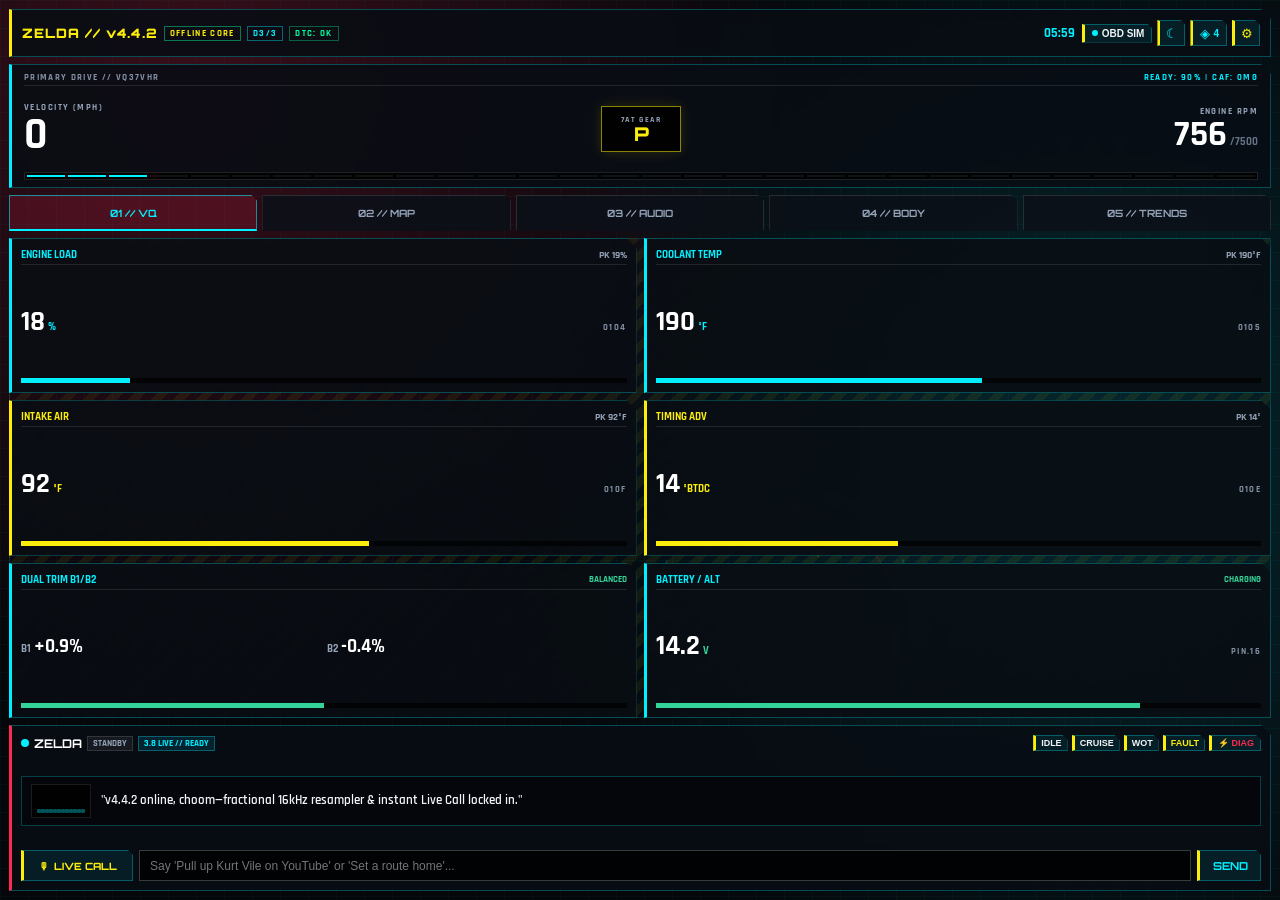
==== index.html @ 50a8bf81 "Update index.html" ====
<!DOCTYPE html>
<html lang="en" class="dark">
<head>
  <meta charset="UTF-8" />
  <meta name="viewport" content="width=device-width, initial-scale=1.0, maximum-scale=1.0, user-scalable=no" />
  <meta name="mobile-web-app-capable" content="yes" />
  <meta name="apple-mobile-web-app-capable" content="yes" />
  <meta name="theme-color" content="#05070B" />
  <title>PROJECT ZELDA v4.4.2 // DUAL-KEY YOUTUBE + CLEAN LIVE VOICE</title>
  <script src="https://cdn.tailwindcss.com"></script>
  <link href="https://unpkg.com/maplibre-gl@4.7.1/dist/maplibre-gl.css" rel="stylesheet" />
  <script src="https://unpkg.com/maplibre-gl@4.7.1/dist/maplibre-gl.js"></script>
  <script src="https://www.youtube.com/iframe_api" async></script>
  <link href="https://fonts.googleapis.com/css2?family=Orbitron:wght@600;800;900&family=Rajdhani:wght@500;600;700&display=swap" rel="stylesheet">
  <style>
    :root {
      --cp-red: #FF2A54;
      --cp-crimson: #9E142B;
      --cp-cyan: #00F0FF;
      --cp-yellow: #FCEE0A;
      --cp-green: #00FF9D;
      --cp-bg: #05070B;
      --cp-panel: rgba(9, 13, 20, 0.88);
      --cp-border: rgba(0, 240, 255, 0.28);
    }
    body.night-run {
      --cp-cyan: #FF3B1F;
      --cp-yellow: #FF8A00;
      --cp-border: rgba(255, 59, 31, 0.36);
    }
    * { box-sizing: border-box; user-select: none; -webkit-user-select: none; }

    .hidden { display: none !important; }
    .block { display: block; }
    .inline-block { display: inline-block; }
    .flex { display: flex; }
    .grid { display: grid; }
    .flex-col { flex-direction: column; }
    .flex-1 { flex: 1 1 0%; }
    .shrink-0 { flex-shrink: 0; }
    .items-center { align-items: center; }
    .items-baseline { align-items: baseline; }
    .items-end { align-items: flex-end; }
    .justify-between { justify-content: space-between; }
    .justify-center { justify-content: center; }
    .justify-end { justify-content: flex-end; }
    .relative { position: relative; }
    .absolute { position: absolute; }
    .fixed { position: fixed; }
    .inset-0 { top: 0; right: 0; bottom: 0; left: 0; }
    .inset-x-0 { left: 0; right: 0; }
    .bottom-0 { bottom: 0; }
    .z-10 { z-index: 10; }
    .z-20 { z-index: 20; }
    .z-50 { z-index: 50; }
    .w-full { width: 100%; }
    .h-full { height: 100%; }
    .min-h-0 { min-height: 0; }
    .overflow-hidden { overflow: hidden; }
    .overflow-y-auto { overflow-y: auto; }
    .truncate { overflow: hidden; text-overflow: ellipsis; white-space: nowrap; }
    .text-right { text-align: right; }
    .text-center { text-align: center; }
    .uppercase { text-transform: uppercase; }
    .cursor-pointer { cursor: pointer; }
    .pointer-events-none { pointer-events: none; }
    .select-text { user-select: text; -webkit-user-select: text; }

    body.cockpit-shell {
      display: grid;
      grid-template-rows: 48px 124px 36px 1fr 166px;
      gap: 7px;
      padding: 9px;
      background-color: var(--cp-bg);
      background-image:
        radial-gradient(circle at 15% 8%, rgba(255, 42, 84, 0.2) 0%, transparent 45%),
        radial-gradient(circle at 85% 50%, rgba(0, 240, 255, 0.14) 0%, transparent 50%),
        linear-gradient(rgba(0, 240, 255, 0.03) 1px, transparent 1px),
        linear-gradient(90deg, rgba(0, 240, 255, 0.03) 1px, transparent 1px);
      background-size: 100% 100%, 100% 100%, 28px 28px, 28px 28px;
      color: #F1F5F9;
      font-family: 'Rajdhani', sans-serif;
      height: 100dvh;
      width: 100vw;
      overflow: hidden;
      margin: 0;
    }

    .nav-tabs-grid { display: grid; grid-template-columns: repeat(5, minmax(0, 1fr)); gap: 5px; }
    .gauges-grid { display: grid; grid-template-columns: repeat(2, minmax(0, 1fr)); grid-template-rows: repeat(3, minmax(0, 1fr)); gap: 7px; height: 100%; }
    .comms-input-grid { display: grid; grid-template-columns: 112px 1fr 64px; gap: 6px; align-items: center; }
    .three-col-grid { display: grid; grid-template-columns: repeat(3, minmax(0, 1fr)); gap: 6px; }
    .two-col-grid { display: grid; grid-template-columns: repeat(2, minmax(0, 1fr)); gap: 6px; }
    .four-col-grid { display: grid; grid-template-columns: repeat(4, minmax(0, 1fr)); gap: 6px; }
    .five-col-grid { display: grid; grid-template-columns: repeat(5, minmax(0, 1fr)); gap: 5px; }

    .gear-lock-box {
      position: absolute; left: 50%; top: 50%;
      transform: translate(-50%, -50%);
      width: 80px; height: 46px;
      border: 1px solid rgba(252, 238, 10, 0.55);
      background: rgba(0, 0, 0, 0.9);
      display: flex; flex-direction: column; align-items: center; justify-content: center;
      z-index: 10; box-shadow: 0 0 12px rgba(252, 238, 10, 0.14);
    }

    .font-secondary { font-family: 'Orbitron', sans-serif; }
    .t-nums { font-variant-numeric: tabular-nums; font-feature-settings: "tnum" 1; }

    .cp-box {
      position: relative;
      background: var(--cp-panel);
      border: 1px solid var(--cp-border);
      border-left: 3px solid var(--cp-cyan);
      clip-path: polygon(0 0, calc(100% - 10px) 0, 100% 10px, 100% 100%, 0 100%);
      backdrop-filter: blur(6px);
      overflow: hidden;
    }
    .cp-box-yellow { border-left-color: var(--cp-yellow); }
    .cp-box-red { border-left-color: var(--cp-red); }

    .cp-tag {
      font-size: 9px;
      letter-spacing: 0.15em;
      color: rgba(148, 163, 184, 0.88);
      font-weight: 700;
      text-transform: uppercase;
    }

    .cp-btn {
      position: relative;
      background: rgba(0, 240, 255, 0.08);
      border: 1px solid rgba(0, 240, 255, 0.3);
      border-left: 3px solid var(--cp-yellow);
      color: #F1F5F9;
      clip-path: polygon(0 0, calc(100% - 5px) 0, 100% 5px, 100% 100%, 0 100%);
      transition: background 0.12s ease, border-color 0.12s ease;
      cursor: pointer;
    }
    .cp-btn:active { background: rgba(252, 238, 10, 0.25); border-color: var(--cp-yellow); }
    .cp-btn.mic-active {
      background: rgba(0, 255, 157, 0.22);
      border-color: var(--cp-green);
      border-left-color: var(--cp-green);
      color: var(--cp-green) !important;
      box-shadow: 0 0 12px rgba(0, 255, 157, 0.25);
    }

    .cp-tab {
      background: rgba(12, 16, 24, 0.9);
      border: 1px solid rgba(255, 255, 255, 0.12);
      border-bottom: 2px solid transparent;
      color: #94A3B8;
      clip-path: polygon(0 0, calc(100% - 6px) 0, 100% 6px, 100% 100%, 0 100%);
      cursor: pointer;
      padding: 0 2px;
    }
    .cp-tab.active {
      background: rgba(255, 42, 84, 0.16);
      border-color: rgba(0, 240, 255, 0.55);
      border-bottom: 2px solid var(--cp-cyan);
      color: var(--cp-cyan);
    }

    .alert-state {
      border-color: var(--cp-red) !important;
      border-left-color: var(--cp-red) !important;
      box-shadow: inset 0 0 18px rgba(255, 42, 84, 0.34);
    }

    .holocall-module {
      border: 1px solid rgba(0, 240, 255, 0.25);
      background: rgba(4, 6, 10, 0.9);
      transition: border-color 0.15s ease, box-shadow 0.15s ease;
    }
    .holocall-module.speaking { border-color: var(--cp-yellow); box-shadow: inset 0 0 14px rgba(252, 238, 10, 0.24); }
    .holocall-module.listening { border-color: var(--cp-green); box-shadow: inset 0 0 16px rgba(0, 255, 157, 0.28); }
    .eq-bar {
      width: 3.5px; height: 14%;
      background: rgba(0, 240, 255, 0.35);
      border-radius: 1px;
      transition: height 0.05s linear, background-color 0.08s ease;
    }

    #zelda-map-stage {
      position: relative;
      flex: 1 1 0%;
      width: 100%;
      min-height: 0;
      background: radial-gradient(circle at 50% 50%, #0A1926 0%, #04080F 100%);
      overflow: hidden;
    }
    #zelda-gl-map { position: absolute; inset: 0; width: 100%; height: 100%; }
    .cp2077-scanlines {
      position: absolute; inset: 0; pointer-events: none;
      background:
        repeating-linear-gradient(0deg, rgba(0, 240, 255, 0.03) 0px, rgba(0, 240, 255, 0.03) 1px, transparent 1px, transparent 3px),
        radial-gradient(circle at 50% 50%, transparent 58%, rgba(255, 42, 84, 0.18) 100%);
      z-index: 5;
    }
    .cp-quest-pin {
      width: 16px; height: 16px;
      background: rgba(252, 238, 10, 0.85); border: 2px solid #05070B;
      transform: rotate(45deg); box-shadow: 0 0 10px rgba(252, 238, 10, 0.75);
      display: flex; align-items: center; justify-content: center;
    }
    .cp-quest-pin::after {
      content: '!'; transform: rotate(-45deg);
      color: #000; font-weight: 900; font-size: 10px; font-family: 'Orbitron', sans-serif;
    }
    .cp-dest-pin {
      width: 24px; height: 24px;
      background: #FCEE0A; border: 2px solid #FF2A54;
      transform: rotate(45deg);
      box-shadow: 0 0 20px #FCEE0A, 0 0 32px #FF2A54;
      display: flex; align-items: center; justify-content: center;
      animation: pulseDest 1.4s ease-in-out infinite;
    }
    .cp-dest-pin::after {
      content: '◈'; transform: rotate(-45deg);
      color: #05070B; font-weight: 900; font-size: 12px;
    }
    @keyframes pulseDest {
      0%, 100% { box-shadow: 0 0 14px #FCEE0A, 0 0 24px #FF2A54; }
      50% { box-shadow: 0 0 26px #FCEE0A, 0 0 42px #00F0FF; }
    }
    .cp-player-chevron {
      width: 22px; height: 22px; border-radius: 999px;
      background: rgba(0, 240, 255, 0.22); border: 2px solid #00F0FF;
      box-shadow: 0 0 16px #00F0FF;
      display: flex; align-items: center; justify-content: center;
    }
    .cp-player-chevron-inner {
      width: 0; height: 0;
      border-left: 5px solid transparent; border-right: 5px solid transparent; border-bottom: 10px solid #FFFFFF;
    }

    @keyframes spinSlow { from { transform: translate(-50%, -50%) rotate(0deg); } to { transform: translate(-50%, -50%) rotate(360deg); } }
    @keyframes spinReverse { from { transform: translate(-50%, -50%) rotate(360deg); } to { transform: translate(-50%, -50%) rotate(0deg); } }
    @keyframes discSpin { from { transform: rotate(0deg); } to { transform: rotate(360deg); } }
    .bt-disc.playing { animation: discSpin 9s linear infinite; }
    .reticle-outer { position: absolute; top: 50%; left: 50%; width: 290px; height: 290px; animation: spinSlow 36s linear infinite; pointer-events: none; opacity: 0.2; }
    .reticle-inner { position: absolute; top: 50%; left: 50%; width: 195px; height: 195px; animation: spinReverse 22s linear infinite; pointer-events: none; opacity: 0.24; }
    .hazard-stripe {
      background: repeating-linear-gradient(-45deg, rgba(252, 238, 10, 0.06), rgba(252, 238, 10, 0.06) 8px, transparent 8px, transparent 16px);
    }
  </style>
</head>
<body class="cockpit-shell">

  <!-- ROW 1: HEADER BAR -->
  <header class="cp-box cp-box-yellow flex items-center justify-between" style="padding: 0 10px;">
    <div class="flex items-center" style="gap: 6px;">
      <span class="font-secondary" style="color: var(--cp-yellow); font-size: 13px; font-weight: 900; letter-spacing: 0.08em;">ZELDA // v4.4.2</span>
      <span id="net-mode-badge" onclick="probeCloudConnectivity()" class="cp-tag cursor-pointer" style="color: var(--cp-green); border: 1px solid rgba(0,255,157,0.45); padding: 1px 5px;">CLOUD // LIVE</span>
      <span id="shift-pill" onclick="switchDeckTab('BIO')" class="cp-tag cursor-pointer" style="color: var(--cp-cyan); border: 1px solid rgba(0,240,255,0.4); padding: 1px 5px;">C-SHIFT</span>
      <span id="dtc-badge" onclick="runFullAiDiagnostics()" class="cp-tag cursor-pointer" style="color: var(--cp-green); border: 1px solid rgba(0,255,157,0.35); padding: 1px 5px;">DTC: OK</span>
    </div>

    <div class="flex items-center" style="gap: 5px;">
      <span id="clock-display" class="t-nums" style="color: var(--cp-cyan); font-size: 13px; font-weight: 700; margin-right: 2px;">--:--</span>
      <button onclick="connectVgateBle()" class="cp-btn flex items-center" style="padding: 3px 7px; font-size: 10px; font-weight: 700; gap: 4px;">
        <span id="ble-dot" style="width: 6px; height: 6px; border-radius: 999px; background: var(--cp-cyan); display: inline-block;"></span>
        <span id="ble-status-label" class="t-nums">OBD SIM</span>
      </button>
      <button onclick="document.body.classList.toggle('night-run')" class="cp-btn flex items-center justify-center" style="width: 28px; height: 26px; color: var(--cp-cyan);" title="Night Mode">☾</button>
      <button onclick="toggleMemoryModal()" class="cp-btn flex items-center justify-center" style="height: 26px; padding: 0 7px; color: var(--cp-cyan); gap: 3px;" title="Zelda Autonomous Engrams">
        <span>◈</span>
        <span id="mem-count-badge" class="t-nums" style="font-size: 10px; font-weight: 700;">0</span>
      </button>
      <button onclick="toggleConfigModal()" class="cp-btn flex items-center justify-center" style="width: 28px; height: 26px; color: var(--cp-yellow);" title="Settings">⚙</button>
    </div>
  </header>

  <!-- ROW 2: HERO SPEED & TACHOMETER DECK -->
  <section class="cp-box flex flex-col justify-between relative" style="padding: 7px 12px;">
    <div class="flex justify-between items-center" style="border-bottom: 1px solid rgba(255,255,255,0.1); padding-bottom: 2px;">
      <span class="cp-tag">PRIMARY DRIVE // VQ37VHR</span>
      <span id="no-data-badge" class="hidden" style="font-size: 10px; font-weight: 700; color: var(--cp-red);">! LINK LOST</span>
      <span id="polling-stats" class="t-nums cp-tag" style="color: var(--cp-cyan);">READY: <span id="hdr-readiness">84%</span> | CAF: <span id="hdr-caffeine">0mg</span></span>
    </div>

    <div class="relative flex items-center justify-between" style="height: 54px;">
      <div style="width: 38%;">
        <div style="font-size: 9px; font-weight: 700; letter-spacing: 0.16em; color: #94A3B8;">VELOCITY (MPH)</div>
        <span id="val-speed" class="t-nums block" style="font-size: 44px; font-weight: 800; line-height: 1; color: #FFF;">0</span>
      </div>

      <div class="gear-lock-box">
        <span style="font-size: 8px; font-weight: 700; letter-spacing: 0.18em; color: #94A3B8;">7AT GEAR</span>
        <span id="val-gear" class="font-secondary" style="color: var(--cp-yellow); font-size: 19px; font-weight: 900; line-height: 1;">P</span>
      </div>

      <div class="text-right" style="width: 38%;">
        <div style="font-size: 9px; font-weight: 700; letter-spacing: 0.16em; color: #94A3B8;">ENGINE RPM</div>
        <div class="flex items-baseline justify-end" style="gap: 3px;">
          <span id="val-rpm" class="t-nums inline-block text-right" style="font-size: 36px; font-weight: 800; width: 88px; line-height: 1; color: #FFF;">750</span>
          <span class="t-nums" style="color: #64748B; font-size: 11px; font-weight: 700;">/7500</span>
        </div>
      </div>
    </div>

    <div id="tach-bar" class="grid" style="grid-template-columns: repeat(30, minmax(0, 1fr)); gap: 3px; height: 8px; background: rgba(0,0,0,0.8); padding: 2px; border: 1px solid rgba(255,255,255,0.12);"></div>
  </section>

  <!-- ROW 3: 5-TAB CYBERDECK BAR -->
  <nav class="nav-tabs-grid">
    <button onclick="switchDeckTab('TELEMETRY')" id="tab-TELEMETRY" class="cp-tab active font-secondary flex items-center justify-center" style="font-size: 10px; font-weight: 700;">01 // VQ</button>
    <button onclick="switchDeckTab('NAV')" id="tab-NAV" class="cp-tab font-secondary flex items-center justify-center" style="font-size: 10px; font-weight: 700;">02 // MAP</button>
    <button onclick="switchDeckTab('MEDIA')" id="tab-MEDIA" class="cp-tab font-secondary flex items-center justify-center" style="font-size: 10px; font-weight: 700;">03 // AUDIO</button>
    <button onclick="switchDeckTab('BIO')" id="tab-BIO" class="cp-tab font-secondary flex items-center justify-center" style="font-size: 10px; font-weight: 700;">04 // BODY</button>
    <button onclick="switchDeckTab('TRENDS')" id="tab-TRENDS" class="cp-tab font-secondary flex items-center justify-center" style="font-size: 10px; font-weight: 700;">05 // TRENDS</button>
  </nav>

  <!-- ROW 4: DYNAMIC CENTER STAGE -->
  <main class="min-h-0 relative overflow-hidden">

    <!-- VIEW 1: 6-GAUGE VQ37VHR MATRIX -->
    <div id="view-TELEMETRY" class="h-full relative">
      <div class="absolute inset-0 hazard-stripe pointer-events-none overflow-hidden" style="border: 1px solid rgba(0,240,255,0.15);">
        <svg class="reticle-outer" viewBox="0 0 200 200">
          <circle cx="100" cy="100" r="92" fill="none" stroke="#00F0FF" stroke-width="1" stroke-dasharray="18 8 4 8" />
          <circle cx="100" cy="100" r="78" fill="none" stroke="#FF2A54" stroke-width="0.8" stroke-dasharray="40 20" />
        </svg>
        <svg class="reticle-inner" viewBox="0 0 200 200">
          <circle cx="100" cy="100" r="85" fill="none" stroke="#FCEE0A" stroke-width="1.2" stroke-dasharray="10 14" />
        </svg>
      </div>

      <div class="relative z-10 gauges-grid">
        <div id="card-load" onclick="dispatchSmartPrompt('Check my engine load and RPM behavior right now.')" class="cp-box flex flex-col justify-between cursor-pointer" style="padding: 9px;">
          <div class="flex justify-between items-center" style="border-bottom: 1px solid rgba(255,255,255,0.1); padding-bottom: 2px;">
            <span style="color: var(--cp-cyan); font-size: 11px; font-weight: 700;">ENGINE LOAD</span>
            <span id="pk-load" class="t-nums" style="color: #94A3B8; font-size: 10px; font-weight: 700;">PK 18%</span>
          </div>
          <div class="flex items-baseline justify-between">
            <div><span id="val-load" class="t-nums" style="font-size: 28px; font-weight: 700; color: #FFF;">18</span><span style="color: var(--cp-cyan); font-size: 11px; font-weight: 700; margin-left: 3px;">%</span></div>
            <span class="cp-tag">0104</span>
          </div>
          <div style="width: 100%; background: rgba(0,0,0,0.7); height: 5px;"><div id="bar-load" style="background: var(--cp-cyan); height: 100%; width: 18%;"></div></div>
        </div>

        <div id="card-coolant" onclick="dispatchSmartPrompt('Check my coolant temp and thermal state right now.')" class="cp-box flex flex-col justify-between cursor-pointer" style="padding: 9px;">
          <div class="flex justify-between items-center" style="border-bottom: 1px solid rgba(255,255,255,0.1); padding-bottom: 2px;">
            <span style="color: var(--cp-cyan); font-size: 11px; font-weight: 700;">COOLANT TEMP</span>
            <span id="pk-coolant" class="t-nums" style="color: #94A3B8; font-size: 10px; font-weight: 700;">PK 190°F</span>
          </div>
          <div class="flex items-baseline justify-between">
            <div><span id="val-coolant" class="t-nums" style="font-size: 28px; font-weight: 700; color: #FFF;">190</span><span style="color: var(--cp-cyan); font-size: 11px; font-weight: 700; margin-left: 3px;">°F</span></div>
            <span class="cp-tag">0105</span>
          </div>
          <div style="width: 100%; background: rgba(0,0,0,0.7); height: 5px;"><div id="bar-coolant" style="background: var(--cp-cyan); height: 100%; width: 65%;"></div></div>
        </div>

        <div id="card-iat" onclick="dispatchSmartPrompt('Check my Z1 intake air temps for heat soak.')" class="cp-box cp-box-yellow flex flex-col justify-between cursor-pointer" style="padding: 9px;">
          <div class="flex justify-between items-center" style="border-bottom: 1px solid rgba(255,255,255,0.1); padding-bottom: 2px;">
            <span style="color: var(--cp-yellow); font-size: 11px; font-weight: 700;">INTAKE AIR</span>
            <span id="pk-iat" class="t-nums" style="color: #94A3B8; font-size: 10px; font-weight: 700;">PK 94°F</span>
          </div>
          <div class="flex items-baseline justify-between">
            <div><span id="val-iat" class="t-nums" style="font-size: 28px; font-weight: 700; color: #FFF;">92</span><span style="color: var(--cp-yellow); font-size: 11px; font-weight: 700; margin-left: 3px;">°F</span></div>
            <span class="cp-tag">010F</span>
          </div>
          <div style="width: 100%; background: rgba(0,0,0,0.7); height: 5px;"><div id="bar-iat" style="background: var(--cp-yellow); height: 100%; width: 45%;"></div></div>
        </div>

        <div id="card-timing" onclick="dispatchSmartPrompt('Check my ignition timing advance right now.')" class="cp-box cp-box-yellow flex flex-col justify-between cursor-pointer" style="padding: 9px;">
          <div class="flex justify-between items-center" style="border-bottom: 1px solid rgba(255,255,255,0.1); padding-bottom: 2px;">
            <span style="color: var(--cp-yellow); font-size: 11px; font-weight: 700;">TIMING ADV</span>
            <span id="pk-timing" class="t-nums" style="color: #94A3B8; font-size: 10px; font-weight: 700;">PK 15°</span>
          </div>
          <div class="flex items-baseline justify-between">
            <div><span id="val-timing" class="t-nums" style="font-size: 28px; font-weight: 700; color: #FFF;">14</span><span style="color: var(--cp-yellow); font-size: 11px; font-weight: 700; margin-left: 3px;">°BTDC</span></div>
            <span class="cp-tag">010E</span>
          </div>
          <div style="width: 100%; background: rgba(0,0,0,0.7); height: 5px;"><div id="bar-timing" style="background: var(--cp-yellow); height: 100%; width: 50%;"></div></div>
        </div>

        <div id="card-stft" onclick="dispatchSmartPrompt('Analyze my Bank 1 and Bank 2 fuel trims right now.')" class="cp-box flex flex-col justify-between cursor-pointer" style="padding: 9px;">
          <div class="flex justify-between items-center" style="border-bottom: 1px solid rgba(255,255,255,0.1); padding-bottom: 2px;">
            <span style="color: var(--cp-cyan); font-size: 11px; font-weight: 700;">DUAL TRIM B1/B2</span>
            <span id="stft-status" style="color: #34D399; font-size: 9px; font-weight: 700;">BALANCED</span>
          </div>
          <div class="two-col-grid items-baseline">
            <div><span style="font-size: 11px; font-weight: 700; color: #94A3B8; margin-right: 3px;">B1</span><span id="val-stft1" class="t-nums" style="font-size: 19px; font-weight: 700; color: #FFF;">+0.8%</span></div>
            <div><span style="font-size: 11px; font-weight: 700; color: #94A3B8; margin-right: 3px;">B2</span><span id="val-stft2" class="t-nums" style="font-size: 19px; font-weight: 700; color: #FFF;">-0.4%</span></div>
          </div>
          <div style="width: 100%; background: rgba(0,0,0,0.7); height: 5px;"><div style="background: #34D399; height: 100%; width: 50%;"></div></div>
        </div>

        <div id="card-volt" onclick="dispatchSmartPrompt('Check my battery and alternator charging health.')" class="cp-box flex flex-col justify-between cursor-pointer" style="padding: 9px;">
          <div class="flex justify-between items-center" style="border-bottom: 1px solid rgba(255,255,255,0.1); padding-bottom: 2px;">
            <span style="color: var(--cp-cyan); font-size: 11px; font-weight: 700;">BATTERY / ALT</span>
            <span id="volt-status" style="color: #34D399; font-size: 9px; font-weight: 700;">CHARGING</span>
          </div>
          <div class="flex items-baseline justify-between">
            <div><span id="val-volt" class="t-nums" style="font-size: 28px; font-weight: 700; color: #FFF;">14.2</span><span style="color: #34D399; font-size: 11px; font-weight: 700; margin-left: 3px;">V</span></div>
            <span class="cp-tag">PIN.16</span>
          </div>
          <div style="width: 100%; background: rgba(0,0,0,0.7); height: 5px;"><div id="bar-volt" style="background: #34D399; height: 100%; width: 82%;"></div></div>
        </div>
      </div>
    </div>

    <!-- VIEW 2: IN-GAME CYBERPUNK 2077 3D HOLOGRAPHIC MAP + LIVE ROUTE ENGINE -->
    <div id="view-NAV" class="h-full hidden flex flex-col">
      <div class="cp-box cp-box-red flex-1 relative flex flex-col justify-between h-full" style="border-color: rgba(255,42,84,0.45);">
        <div class="flex justify-between items-center z-20" style="background: rgba(12, 6, 10, 0.92); padding: 5px 10px; border-bottom: 1px solid rgba(255, 42, 84, 0.45);">
          <div class="flex items-center" style="gap: 8px;">
            <span class="font-secondary" style="color: var(--cp-cyan); font-size: 10px; font-weight: 800;">32 STREET CRED</span>
            <span style="color: var(--cp-red); font-size: 10px; font-weight: 800;">◈ NIGHT CITY // SAT-NET</span>
          </div>
          <span id="gps-coords" class="t-nums" style="color: var(--cp-yellow); font-size: 10px; font-weight: 700;">29.7958°N 90.8229°W | 0 MPH</span>
        </div>

        <div id="zelda-map-stage">
          <div id="zelda-gl-map"></div>
          <div class="cp2077-scanlines"></div>

          <div class="absolute z-10" style="top: 10px; left: 10px; background: rgba(8, 6, 12, 0.85); border-left: 2px solid var(--cp-red); padding: 5px 8px; max-width: 175px;">
            <div style="font-size: 9px; font-weight: 800; color: var(--cp-red); letter-spacing: 0.16em;">FILTER // HOLO-NAV</div>
            <div onclick="ZeldaMap.promptDestination()" class="cursor-pointer" style="font-size: 10px; font-weight: 700; color: var(--cp-yellow); margin-top: 2px;">⊕ SET ROUTE TARGET ▸</div>
            <div id="nc-filter-route-state" style="font-size: 9.5px; font-weight: 700; color: var(--cp-cyan);">◈ GIG BEACONS: ACTIVE</div>
          </div>

          <div class="absolute z-10 text-right pointer-events-none" style="top: 10px; right: 10px; background: rgba(8, 6, 12, 0.86); border-right: 2px solid var(--cp-yellow); padding: 5px 9px; max-width: 215px;">
            <div id="nc-quest-title" class="truncate" style="font-size: 10px; font-weight: 800; color: var(--cp-yellow); letter-spacing: 0.1em;">NIGHT RUN // C-SHIFT</div>
            <div id="nc-quest-sub" class="truncate" style="font-size: 10.5px; font-weight: 700; color: #F1F5F9;">Ask Zelda: "Set a route to..."</div>
            <div id="nc-quest-step" class="truncate" style="font-size: 9.5px; font-weight: 700; color: var(--cp-cyan); margin-top: 1px;"></div>
          </div>

          <div class="absolute z-10 text-right pointer-events-none" style="bottom: 10px; right: 10px; background: rgba(8, 6, 12, 0.85); border: 1px solid rgba(255,42,84,0.4); padding: 4px 9px;">
            <div id="nc-map-clock" class="t-nums" style="font-size: 10px; font-weight: 700; color: var(--cp-cyan);">--:--</div>
            <div id="nc-sector-name" class="font-secondary" style="font-size: 11px; font-weight: 800; color: var(--cp-red);">LAFOURCHE // SECTOR</div>
          </div>
        </div>

        <div class="five-col-grid z-20" style="background: rgba(8, 6, 12, 0.95); padding: 7px; border-top: 1px solid rgba(255,42,84,0.4);">
          <button onclick="ZeldaMap.recenter()" class="cp-btn" style="padding: 5px 2px; font-size: 9.5px; color: var(--cp-cyan); font-weight: 700;">⊕ LOCK Z</button>
          <button onclick="ZeldaMap.toggleTilt()" class="cp-btn" style="padding: 5px 2px; font-size: 9.5px; color: var(--cp-red); font-weight: 700;">◈ 3D/2D</button>
          <button onclick="ZeldaMap.clearRoute()" class="cp-btn" style="padding: 5px 2px; font-size: 9.5px; color: #94A3B8; font-weight: 700;">✕ CLEAR</button>
          <button onclick="openExternalNav('maps')" class="cp-btn" style="padding: 5px 2px; font-size: 9.5px; color: var(--cp-yellow); font-weight: 700;">G-MAPS</button>
          <button onclick="openExternalNav('waze')" class="cp-btn" style="padding: 5px 2px; font-size: 9.5px; color: #FFFFFF; font-weight: 700;">WAZE</button>
        </div>
      </div>
    </div>

    <!-- VIEW 3: BLUETOOTH AVRCP + AI YOUTUBE VOICE SEARCH & ANTI-BLOCK DECK -->
    <div id="view-MEDIA" class="h-full hidden flex flex-col">
      <div class="cp-box cp-box-yellow flex-1 flex flex-col justify-between h-full" style="padding: 10px;">
        <div class="flex items-center justify-between" style="border-bottom: 1px solid rgba(255,255,255,0.12); padding-bottom: 5px;">
          <div class="flex items-center" style="gap: 6px;">
            <span style="width: 8px; height: 8px; background: var(--cp-yellow); display: inline-block;"></span>
            <span id="media-deck-label" class="font-secondary" style="font-size: 11px; font-weight: 700; color: #FFF;">AVRCP // BLUETOOTH DECK</span>
          </div>
          <div class="flex items-center" style="gap: 4px;">
            <button id="zelda-bt-perm-btn" onclick="ZeldaAudio.grantAccess()" class="cp-btn" style="padding: 2px 6px; font-size: 9px; font-weight: 700; color: var(--cp-red);">SYNC BT</button>
            <button onclick="switchMediaSource('BT')" class="cp-btn" style="padding: 2px 6px; font-size: 9px; font-weight: 700; color: var(--cp-yellow);">BT AUDIO</button>
            <button onclick="loadMediaChannel(0)" class="cp-btn" style="padding: 2px 6px; font-size: 9px; font-weight: 700; color: var(--cp-cyan);">SYNTH FM</button>
            <button onclick="loadMediaChannel(2)" class="cp-btn" style="padding: 2px 6px; font-size: 9px; font-weight: 700; color: #FFFFFF;">PHONK</button>
          </div>
        </div>

        <div id="bt-deck-panel" class="flex flex-col justify-between flex-1" style="padding: 8px 0;">
          <div class="flex items-center" style="gap: 12px; flex: 1;">
            <div class="relative shrink-0" style="width: 100px; height: 100px;">
              <img id="bt-album-art" src="" alt="Album Cover" class="hidden"
                style="width: 100px; height: 100px; object-fit: cover; border: 2px solid var(--cp-cyan); box-shadow: 0 0 16px rgba(0,240,255,0.28);" />
              <div id="bt-disc-graphic" class="bt-disc flex items-center justify-center"
                style="width: 100px; height: 100px; border-radius: 999px; border: 2px solid var(--cp-cyan); background: radial-gradient(circle, #05070B 24%, rgba(0,240,255,0.18) 26%, #090D16 58%, rgba(252,238,10,0.22) 60%, #05070B 100%);">
                <div style="width: 20px; height: 20px; border-radius: 999px; border: 2px solid var(--cp-yellow); background: #000;"></div>
              </div>
            </div>

            <div class="flex-1 overflow-hidden">
              <div class="cp-tag" style="color: var(--cp-yellow); margin-bottom: 2px;" id="bt-state-tag">AVRCP LINK // READY</div>
              <div id="bt-track-title" class="font-secondary truncate" style="font-size: 18px; font-weight: 800; color: #FFF;">WAITING FOR STREAM</div>
              <div id="bt-track-artist" class="truncate uppercase" style="font-size: 12px; font-weight: 700; color: var(--cp-cyan); margin-top: 2px;">SAY: "PULL UP [VIDEO/SONG] ON YOUTUBE"</div>
              <div id="bt-track-album" class="truncate uppercase" style="font-size: 10px; font-weight: 600; color: #94A3B8; margin-top: 2px;"></div>
            </div>
          </div>

          <div class="three-col-grid" style="margin-top: 6px;">
            <button onclick="ZeldaAudio.prev()" class="cp-btn font-secondary" style="padding: 9px; font-size: 13px; font-weight: 700; color: var(--cp-cyan);">&#9664;&#9664; PREV</button>
            <button id="bt-play-btn" onclick="ZeldaAudio.playPause()" class="cp-btn font-secondary" style="padding: 9px; font-size: 13px; font-weight: 700; color: var(--cp-yellow);">&#9654; / &#10074;&#10074; PLAY</button>
            <button onclick="ZeldaAudio.next()" class="cp-btn font-secondary" style="padding: 9px; font-size: 13px; font-weight: 700; color: var(--cp-cyan);">NEXT &#9654;&#9664;</button>
          </div>
        </div>

        <div id="yt-deck-panel" class="hidden flex-1" style="padding: 6px 0;">
          <div style="display: grid; grid-template-columns: 108px 1fr; gap: 8px; height: 100%; align-items: center;">
            <div class="relative overflow-hidden shrink-0 flex flex-col justify-between" style="width: 108px; height: 132px; border: 1px solid rgba(0,240,255,0.4); background: #000;">
              <img id="album-art-img" src="https://images.unsplash.com/photo-1618005182384-a83a8bd57fbe?auto=format&fit=crop&w=400&q=80" alt="Stream" style="width: 100%; height: 76px; object-fit: cover;" />
              <div style="background: rgba(5,7,11,0.96); padding: 4px; border-top: 1px solid rgba(255,255,255,0.12); flex: 1; display: flex; flex-direction: column; justify-content: space-between;">
                <div>
                  <div id="album-title" class="font-secondary truncate" style="font-size: 8.5px; font-weight: 700; color: var(--cp-yellow);">NIGHT CITY FM</div>
                  <div id="album-artist" class="truncate" style="font-size: 8px; color: #CBD5E1;">SYNTHWAVE LIVE</div>
                </div>
                <div class="flex" style="gap: 3px;">
                  <button onclick="ZeldaYouTube.nextSearchResult()" class="cp-btn flex-1" style="font-size: 8px; font-weight: 700; padding: 2px 0; color: var(--cp-cyan);" title="Try next search result">ALT ▸</button>
                  <button onclick="ZeldaYouTube.openCurrentInApp('youtube')" class="cp-btn flex-1" style="font-size: 8px; font-weight: 700; padding: 2px 0; color: var(--cp-red);" title="Open full YouTube app">APP ↗</button>
                </div>
              </div>
            </div>
            <div style="height: 132px; width: 100%; background: #000; border: 1px solid rgba(0,240,255,0.3); overflow: hidden; position: relative;">
              <div id="yt-api-mount" style="width: 100%; height: 100%;"></div>
            </div>
          </div>
        </div>

        <div class="four-col-grid" style="padding-top: 5px; border-top: 1px solid rgba(255,255,255,0.12);">
          <button onclick="ZeldaYouTube.promptSearch()" class="cp-btn font-secondary" style="padding: 5px 2px; font-size: 9.5px; font-weight: 700; color: var(--cp-green);">⌕ YT SEARCH</button>
          <button onclick="promptCustomMedia()" class="cp-btn font-secondary" style="padding: 5px 2px; font-size: 9.5px; font-weight: 700; color: var(--cp-yellow);">⊕ YT URL</button>
          <button onclick="ZeldaYouTube.openCurrentInApp('ytmusic')" class="cp-btn font-secondary" style="padding: 5px 2px; font-size: 9.5px; font-weight: 700; color: var(--cp-cyan);">► YT MUSIC</button>
          <button onclick="openCarSystemSettings()" class="cp-btn font-secondary" style="padding: 5px 2px; font-size: 9.5px; font-weight: 700; color: #FFFFFF;">⊞ CAR OS</button>
        </div>
      </div>
    </div>

    <!-- VIEW 4: CHRONOHUME BIOMETRICS & C-SHIFT TELEMETRY -->
    <div id="view-BIO" class="h-full hidden flex flex-col">
      <div class="cp-box flex-1 flex flex-col justify-between h-full" style="padding: 10px; gap: 7px;">
        <div style="background: rgba(0,0,0,0.75); border: 1px solid rgba(0,240,255,0.3); border-left: 3px solid var(--cp-yellow); padding: 7px 10px;" class="flex justify-between items-center">
          <div>
            <div class="cp-tag" style="color: var(--cp-yellow);" id="bio-source-tag">CHRONOHUME // 28-DAY C-SHIFT ENGINE</div>
            <div id="bio-shift-headline" class="font-secondary" style="font-size: 14px; font-weight: 800; color: #FFF; margin-top: 1px;">NIGHT 1 OF 3 (16:00–04:00)</div>
            <div id="bio-shift-next" style="font-size: 11px; color: var(--cp-cyan); font-weight: 600;">Next Block: 3 OFF starting Fri Nov 13</div>
          </div>
          <button onclick="dispatchSmartPrompt('Analyze my current C-Shift fatigue, active caffeine, and body readiness right now.')" class="cp-btn font-secondary" style="padding: 6px 9px; font-size: 10px; font-weight: 700; color: var(--cp-yellow);">⚡ BIO CHECK</button>
        </div>

        <div class="two-col-grid flex-1">
          <div onclick="promptBioUpdate('sleep')" class="cp-box flex flex-col justify-between cursor-pointer" style="padding: 8px;">
            <div class="flex justify-between"><span style="color: var(--cp-cyan); font-size: 11px; font-weight: 700;">SLEEP (LAST 24H)</span><span class="cp-tag">TAP / HC</span></div>
            <div><span id="bio-val-sleep" class="t-nums" style="font-size: 26px; font-weight: 800; color: #FFF;">6.8</span><span style="font-size: 11px; color: var(--cp-cyan); font-weight: 700; margin-left: 3px;">HRS</span></div>
            <div id="bio-status-sleep" style="font-size: 10px; font-weight: 700; color: #34D399;">RECOVERY NOMINAL</div>
          </div>

          <div onclick="promptBioUpdate('hrv')" class="cp-box flex flex-col justify-between cursor-pointer" style="padding: 8px;">
            <div class="flex justify-between"><span style="color: var(--cp-cyan); font-size: 11px; font-weight: 700;">HRV // WATCH + HUME</span><span class="cp-tag">TAP / HC</span></div>
            <div><span id="bio-val-hrv" class="t-nums" style="font-size: 26px; font-weight: 800; color: #FFF;">58</span><span style="font-size: 11px; color: var(--cp-cyan); font-weight: 700; margin-left: 3px;">MS</span></div>
            <div id="bio-status-hrv" style="font-size: 10px; font-weight: 700; color: #34D399;">AUTONOMIC BALANCED</div>
          </div>

          <div onclick="promptBioUpdate('rhr')" class="cp-box cp-box-yellow flex flex-col justify-between cursor-pointer" style="padding: 8px;">
            <div class="flex justify-between"><span style="color: var(--cp-yellow); font-size: 11px; font-weight: 700;">RESTING / LIVE HR</span><span class="cp-tag">TAP / HC</span></div>
            <div><span id="bio-val-rhr" class="t-nums" style="font-size: 26px; font-weight: 800; color: #FFF;">61</span><span style="font-size: 11px; color: var(--cp-yellow); font-weight: 700; margin-left: 3px;">BPM</span></div>
            <div id="bio-status-rhr" style="font-size: 10px; font-weight: 700; color: #94A3B8;">BASELINE STEADY</div>
          </div>

          <div class="cp-box cp-box-red flex flex-col justify-between" style="padding: 8px;">
            <div class="flex justify-between"><span style="color: var(--cp-red); font-size: 11px; font-weight: 700;">ACTIVE CAFFEINE</span><span class="cp-tag">T½ = 5.0H</span></div>
            <div><span id="bio-val-caf" class="t-nums" style="font-size: 26px; font-weight: 800; color: #FFF;">0</span><span style="font-size: 11px; color: var(--cp-yellow); font-weight: 700; margin-left: 3px;">MG ACTIVE</span></div>
            <div id="bio-status-caf" style="font-size: 10px; font-weight: 700; color: #34D399;">CLEAR FOR DAY SLEEP</div>
          </div>
        </div>

        <div class="four-col-grid">
          <button onclick="logCaffeineDose(100)" class="cp-btn font-secondary" style="padding: 6px; font-size: 10px; font-weight: 700; color: var(--cp-cyan);">+100MG COFFEE</button>
          <button onclick="logCaffeineDose(200)" class="cp-btn font-secondary" style="padding: 6px; font-size: 10px; font-weight: 700; color: var(--cp-yellow);">+200MG ENERGY</button>
          <button onclick="syncHealthConnectBridge()" class="cp-btn font-secondary" style="padding: 6px; font-size: 10px; font-weight: 700; color: var(--cp-green);">⟳ HEALTH SYNC</button>
          <button onclick="clearCaffeineLog()" class="cp-btn font-secondary" style="padding: 6px; font-size: 10px; font-weight: 700; color: #94A3B8;">CLEAR CAF</button>
        </div>
      </div>
    </div>

    <!-- VIEW 5: DUAL VQ37VHR + BODY TRENDS GRAPH -->
    <div id="view-TRENDS" class="h-full hidden flex flex-col">
      <div class="cp-box cp-box-yellow flex-1 flex flex-col justify-between h-full" style="padding: 10px; gap: 6px;">
        <div class="flex items-center justify-between" style="border-bottom: 1px solid rgba(255,255,255,0.12); padding-bottom: 5px;">
          <span class="font-secondary" style="font-size: 11px; font-weight: 800; color: var(--cp-yellow);">◈ TELEMETRY & BIOMETRIC TRENDS</span>
          <div class="flex" style="gap: 4px;">
            <button onclick="setTrendMode('CAR')" id="trend-btn-CAR" class="cp-btn" style="padding: 2px 7px; font-size: 9px; font-weight: 700; color: var(--cp-cyan);">VQ37 ENGINE</button>
            <button onclick="setTrendMode('BIO')" id="trend-btn-BIO" class="cp-btn" style="padding: 2px 7px; font-size: 9px; font-weight: 700; color: var(--cp-yellow);">CHRONO BODY</button>
            <button onclick="dispatchSmartPrompt('Analyze my recent car and body telemetry trends over time and tell me if anything is drifting.')" class="cp-btn" style="padding: 2px 7px; font-size: 9px; font-weight: 700; color: var(--cp-red);">AI TREND SCAN</button>
          </div>
        </div>

        <div class="relative flex-1 w-full" style="background: rgba(3,5,9,0.92); border: 1px solid rgba(0,240,255,0.2); min-height: 0;">
          <canvas id="trends-canvas" style="width: 100%; height: 100%; display: block;"></canvas>
        </div>

        <div id="trends-legend" class="flex justify-between items-center" style="font-size: 10px; font-weight: 700; padding-top: 2px;">
          <span style="color: #00F0FF;">■ COOLANT (°F)</span>
          <span style="color: #FCEE0A;">■ INTAKE IAT (°F)</span>
          <span style="color: #FF2A54;">■ STFT B1 (%)</span>
          <span id="trends-count" class="t-nums" style="color: #94A3B8;">0 SAMPLES</span>
        </div>
      </div>
    </div>

  </main>

  <!-- ROW 5: FRACTIONAL AUDIOWORKLET HOLOCALL & DIAGNOSTICS DECK -->
  <section class="cp-box cp-box-red flex flex-col justify-between" style="padding: 9px;">
    <div class="flex items-center justify-between">
      <div class="flex items-center" style="gap: 5px;">
        <span id="voice-led" style="width: 8px; height: 8px; border-radius: 999px; background: var(--cp-cyan); display: inline-block;"></span>
        <span class="font-secondary" style="font-size: 12px; font-weight: 700; color: #FFF;">ZELDA</span>
        <span id="voice-state-badge" style="font-size: 9px; font-weight: 700; padding: 1px 5px; background: rgba(255,255,255,0.06); color: #94A3B8; border: 1px solid rgba(255,255,255,0.12);">STANDBY</span>
        <span id="live-model-pill" style="font-size: 9px; font-weight: 700; padding: 1px 5px; background: rgba(8,51,68,0.6); color: var(--cp-cyan); border: 1px solid rgba(0,240,255,0.3);">3.8 LIVE // READY</span>
      </div>
      <div class="flex items-center" style="gap: 4px;">
        <button onclick="setSimPreset('IDLE')" class="cp-btn" style="padding: 2px 5px; font-size: 9px; font-weight: 700;">IDLE</button>
        <button onclick="setSimPreset('CRUISE')" class="cp-btn" style="padding: 2px 5px; font-size: 9px; font-weight: 700;">CRUISE</button>
        <button onclick="setSimPreset('WOT')" class="cp-btn" style="padding: 2px 5px; font-size: 9px; font-weight: 700;">WOT</button>
        <button onclick="triggerDynamicSimFault()" class="cp-btn" style="padding: 2px 5px; font-size: 9px; font-weight: 700; color: var(--cp-yellow);">FAULT</button>
        <button onclick="runFullAiDiagnostics()" class="cp-btn" style="padding: 2px 6px; font-size: 9px; font-weight: 700; color: var(--cp-red);">⚡ DIAG</button>
      </div>
    </div>

    <div id="holocall-box" class="holocall-module flex items-center overflow-hidden" style="height: 50px; padding: 0 9px; gap: 10px;">
      <div id="voice-eq" class="flex items-end justify-between shrink-0" style="width: 60px; height: 34px; background: rgba(0,0,0,0.82); border: 1px solid rgba(255,255,255,0.1); padding: 4px 5px;">
        <div class="eq-bar"></div><div class="eq-bar"></div><div class="eq-bar"></div><div class="eq-bar"></div>
        <div class="eq-bar"></div><div class="eq-bar"></div><div class="eq-bar"></div><div class="eq-bar"></div>
        <div class="eq-bar"></div><div class="eq-bar"></div><div class="eq-bar"></div><div class="eq-bar"></div>
      </div>

      <p id="zelda-speech" class="flex-1" style="font-size: 13px; font-weight: 600; color: #F1F5F9; line-height: 1.24; margin: 0; display: -webkit-box; -webkit-line-clamp: 2; -webkit-box-orient: vertical; overflow: hidden;">
        "v4.4.2 online, choom—fractional 16kHz resampler & instant Live Call locked in."
      </p>
    </div>

    <div class="comms-input-grid">
      <button id="talk-btn" onclick="ZeldaLiveWS.toggle()" class="cp-btn font-secondary flex items-center justify-center" style="height: 31px; font-size: 10px; font-weight: 800; color: var(--cp-yellow); gap: 5px;">
        <span>🎙</span><span id="talk-btn-label">LIVE CALL</span>
      </button>

      <input id="direct-chat-input" type="text" placeholder="Say 'Pull up Kurt Vile on YouTube' or 'Set a route home'..."
        class="select-text"
        style="height: 31px; background: rgba(0,0,0,0.82); border: 1px solid rgba(255,255,255,0.22); padding: 0 10px; font-size: 12px; color: #FFF; outline: none;"
        onkeydown="if(event.key==='Enter'){event.preventDefault(); sendTextToZelda();}" />

      <button onclick="sendTextToZelda()" class="cp-btn font-secondary" style="height: 31px; font-size: 11px; font-weight: 700; color: var(--cp-cyan);">SEND</button>
    </div>
  </section>

  <!-- MODAL 1: ZELDA AUTONOMOUS ENGRAM MEMORY BANK -->
  <div id="memory-modal" class="fixed inset-0 z-50 hidden flex items-center justify-center" style="background: rgba(0,0,0,0.88); padding: 16px;">
    <div class="cp-box w-full" style="max-width: 440px; padding: 16px;">
      <div class="flex justify-between items-center" style="border-bottom: 1px solid rgba(255,255,255,0.12); padding-bottom: 8px; margin-bottom: 10px;">
        <div>
          <span class="font-secondary" style="font-size: 13px; font-weight: 800; color: var(--cp-cyan);">◈ AUTONOMOUS ENGRAM MEMORY</span>
          <p style="font-size: 11px; color: #94A3B8; margin: 2px 0 0 0;">Saved live during voice calls & text chats</p>
        </div>
        <button onclick="toggleMemoryModal()" class="cp-btn" style="padding: 2px 8px; color: #94A3B8;">✕</button>
      </div>
      <div id="memory-list" class="overflow-y-auto select-text" style="max-height: 220px; margin-bottom: 10px;"></div>
      <div class="flex" style="gap: 6px; padding-top: 8px; border-top: 1px solid rgba(255,255,255,0.12);">
        <input id="manual-mem-input" type="text" placeholder="Pin a permanent engram..."
          class="flex-1 select-text" style="background: #000; border: 1px solid rgba(255,255,255,0.22); padding: 8px; font-size: 12px; color: #FFF;" />
        <button onclick="addManualMemory()" class="cp-btn font-secondary" style="padding: 0 12px; font-size: 11px; font-weight: 700; color: var(--cp-yellow);">SAVE</button>
      </div>
    </div>
  </div>

  <!-- MODAL 2: CONFIG & DUAL API KEY SLOTS -->
  <div id="config-modal" class="fixed inset-0 z-50 hidden flex items-center justify-center" style="background: rgba(0,0,0,0.88); padding: 16px;">
    <div class="cp-box cp-box-yellow w-full" style="max-width: 440px; padding: 16px;">
      <div class="flex justify-between items-center" style="border-bottom: 1px solid rgba(255,255,255,0.12); padding-bottom: 8px; margin-bottom: 10px;">
        <span class="font-secondary" style="font-size: 13px; font-weight: 800; color: var(--cp-yellow);">⚙ KIROSHI OS // v4.4.2</span>
        <button onclick="toggleConfigModal()" class="cp-btn" style="padding: 2px 8px; color: #94A3B8;">✕</button>
      </div>

      <div style="background: rgba(0,0,0,0.75); border: 1px solid rgba(255,255,255,0.12); padding: 8px; font-size: 11px; font-family: monospace; margin-bottom: 10px;">
        <div style="color: var(--cp-cyan); font-weight: 700;">RUNTIME DIAGNOSTICS (BUILD v4.4.2):</div>
        <div id="probe-ua" class="truncate" style="color: #CBD5E1; margin-top: 2px;">OS: probing...</div>
        <div id="probe-apis" style="color: #CBD5E1; margin-top: 2px;">Audio: 100ms FRACTIONAL 16kHz + 500ms VAD NUDGE</div>
      </div>

      <div style="margin-bottom: 10px;">
        <label class="block" style="font-weight: 700; color: var(--cp-cyan); margin-bottom: 3px; font-size: 11.5px;">1. Gemini API Key (AI Studio Auth Key)</label>
        <input id="cfg-gemini-key" type="text" placeholder="AIzaSy... (Gemini Key)" class="w-full select-text" style="background: #000; border: 1px solid rgba(0,240,255,0.3); padding: 7px 8px; color: #FFF; font-size: 12px; margin-bottom: 7px;" />

        <label class="block" style="font-weight: 700; color: var(--cp-yellow); margin-bottom: 3px; font-size: 11.5px;">2. YouTube Data API v3 Key (Cloud Console Key)</label>
        <input id="cfg-yt-key" type="text" placeholder="AIzaSy... (Project Zelda YouTube Key)" class="w-full select-text" style="background: #000; border: 1px solid rgba(252,238,10,0.35); padding: 7px 8px; color: #FFF; font-size: 12px; margin-bottom: 7px;" />

        <label class="block" style="font-weight: 700; color: #CBD5E1; margin-bottom: 3px; font-size: 11.5px;">3. IFTTT Webhook URL (Peacock Pointe)</label>
        <input id="cfg-ifttt-url" type="text" placeholder="https://maker.ifttt.com/trigger/..." class="w-full select-text" style="background: #000; border: 1px solid rgba(255,255,255,0.22); padding: 7px 8px; color: #FFF; font-size: 12px;" />
      </div>

      <div class="two-col-grid" style="margin-bottom: 6px;">
        <button onclick="setAsPrimaryCarLauncher()" class="cp-btn font-secondary" style="padding: 8px; font-size: 10px; font-weight: 700; color: var(--cp-green);">SET BOOT LAUNCHER</button>
        <button onclick="forceOtaRefresh()" class="cp-btn font-secondary" style="padding: 8px; font-size: 10px; font-weight: 700; color: var(--cp-cyan);">⟳ PULL GITHUB OTA</button>
      </div>

      <div class="two-col-grid">
        <button onclick="triggerHomeSync()" class="cp-btn font-secondary" style="padding: 8px; font-size: 11px; font-weight: 700; color: #FFFFFF;">HOME WEBHOOK</button>
        <button onclick="saveHudConfig()" class="cp-btn font-secondary" style="padding: 8px; font-size: 11px; font-weight: 700; color: var(--cp-yellow);">SAVE SETTINGS</button>
      </div>
    </div>
  </div>

  <script>
    // =========================================================================
    // 0. CORE STATE + DUAL API KEY HELPERS + CHRONOHUME 28-DAY C-SHIFT
    // =========================================================================
    const VGATE_PROFILES = [
      { service: '000018f0-0000-1000-8000-00805f9b34fb', rx: '00002af0-0000-1000-8000-00805f9b34fb', tx: '00002af1-0000-1000-8000-00805f9b34fb' },
      { service: '0000fff0-0000-1000-8000-00805f9b34fb', rx: '0000fff1-0000-1000-8000-00805f9b34fb', tx: '0000fff2-0000-1000-8000-00805f9b34fb' }
    ];
    const INIT_CMDS = ['ATZ', 'ATE0', 'ATL0', 'ATS0', 'ATH0', 'ATSP6', 'ATSH7E0', 'ATCRA7E8'];
    const FAST_QUEUE = ['010C1', '010D1', '01041'];
    const SLOW_QUEUE = ['01051', '010F1', '010E1', '01061', '01081', 'ATRV', '03', '07'];

    let hudMode = 'SIM', simProfile = 'IDLE', bleDevice = null, rxChar = null, txChar = null;
    let rxBuffer = '', promptResolver = null, pollLoopActive = false, slowIndex = 0, lastBlePacketTime = 0;
    let cloudReachable = true, currentTrendMode = 'CAR';

    const state = {
      rpm: 750, speed: 0, gpsMph: 0, load: 18, coolant: 190, iat: 92, timing: 14,
      stft1: 0.8, stft2: -0.4, volt: 14.2, gear: 'P',
      dtcs: [], pendingDtcs: [],
      lat: 29.7958, lon: -90.8229, heading: 0,
      btTitle: 'NONE', btArtist: 'NONE', btPlaying: false,
      ytVideoId: '4xDzrJKXOOY', ytTitle: 'NONE',
      activeRoute: null,
      lastAnomalySignature: '',
      peaks: { load: 18, coolant: 190, iat: 92, timing: 14 }
    };

    const bioState = JSON.parse(localStorage.getItem('zelda_bio_state') || 'null') || {
      sleepHrs: 6.8, hrv: 58, rhr: 61, steps: 0, source: 'MANUAL', caffeineDoses: []
    };

    function saveBioState() {
      localStorage.setItem('zelda_bio_state', JSON.stringify(bioState));
    }

    function getCleanApiKey() {
      return (localStorage.getItem('zelda_hud_gemini_key') || localStorage.getItem('zelda_key_gemini') || '').replace(/["'\s]+/g, '');
    }

    function getCleanYouTubeKey() {
      return (localStorage.getItem('zelda_hud_yt_key') || '').replace(/["'\s]+/g, '') || getCleanApiKey();
    }

    window.onZeldaHealthConnectUpdate = function(hcData) {
      if (!hcData) return;
      if (typeof hcData.sleepHrs === 'number') bioState.sleepHrs = Number(hcData.sleepHrs.toFixed(1));
      if (typeof hcData.hrv === 'number') bioState.hrv = Math.round(hcData.hrv);
      if (typeof hcData.rhr === 'number') bioState.rhr = Math.round(hcData.rhr);
      if (typeof hcData.steps === 'number') bioState.steps = hcData.steps;
      bioState.source = 'HEALTH CONNECT';
      saveBioState(); renderBioDeck(); logSnapshotNow();
    };

    function syncHealthConnectBridge() {
      if (window.ZeldaBridge?.requestHealthConnectSync) window.ZeldaBridge.requestHealthConnectSync();
      else document.getElementById('zelda-speech').textContent = `"Health Connect bridge hooks are armed for tomorrow's APK build, choom. Tap any card or tell me on Live Call to log vitals tonight."`;
    }

    const CSHIFT_28 = [
      { code: 'N1/3', label: 'NIGHT 1 OF 3 (16:00–04:00)', type: 'NIGHT', next: '2 more Nights, then 3 OFF' },
      { code: 'N2/3', label: 'NIGHT 2 OF 3 (16:00–04:00)', type: 'NIGHT', next: '1 more Night, then 3 OFF' },
      { code: 'N3/3', label: 'NIGHT 3 OF 3 (16:00–04:00)', type: 'NIGHT', next: 'Flip into 3 OFF tomorrow morning' },
      { code: 'OFF 1/3', label: 'RECOVERY OFF 1 OF 3', type: 'OFF', next: 'Flip sleep schedule gently' },
      { code: 'OFF 2/3', label: 'OFF DAY 2 OF 3', type: 'OFF', next: '1 more day off before 4 Days' },
      { code: 'OFF 3/3', label: 'OFF DAY 3 OF 3', type: 'OFF', next: '04:00 Day Shift starts tomorrow' },
      { code: 'D1/4', label: 'DAY 1 OF 4 (04:00–16:00)', type: 'DAY', next: 'Early rack-out tonight' },
      { code: 'D2/4', label: 'DAY 2 OF 4 (04:00–16:00)', type: 'DAY', next: '2 more Days before 7-Off stretch' },
      { code: 'D3/4', label: 'DAY 3 OF 4 (04:00–16:00)', type: 'DAY', next: '1 more Day before 7-Off stretch' },
      { code: 'D4/4', label: 'DAY 4 OF 4 (04:00–16:00)', type: 'DAY', next: '7-Day Long Change starts at 16:00!' },
      { code: 'OFF 1/7', label: 'LONG CHANGE OFF 1 OF 7', type: 'OFF', next: '6 more days off' },
      { code: 'OFF 2/7', label: 'LONG CHANGE OFF 2 OF 7', type: 'OFF', next: '5 more days off' },
      { code: 'OFF 3/7', label: 'LONG CHANGE OFF 3 OF 7', type: 'OFF', next: '4 more days off' },
      { code: 'OFF 4/7', label: 'LONG CHANGE OFF 4 OF 7', type: 'OFF', next: '3 more days off' },
      { code: 'OFF 5/7', label: 'LONG CHANGE OFF 5 OF 7', type: 'OFF', next: '2 more days off' },
      { code: 'OFF 6/7', label: 'LONG CHANGE OFF 6 OF 7', type: 'OFF', next: '1 more day off before 4 Nights' },
      { code: 'OFF 7/7', label: 'LONG CHANGE OFF 7 OF 7', type: 'OFF', next: 'Pre-shift nap — Night 1 of 4 at 16:00' },
      { code: 'N1/4', label: 'NIGHT 1 OF 4 (16:00–04:00)', type: 'NIGHT', next: '3 more Nights in block' },
      { code: 'N2/4', label: 'NIGHT 2 OF 4 (16:00–04:00)', type: 'NIGHT', next: '2 more Nights in block' },
            { code: 'N3/4', label: 'NIGHT 3 OF 4 (16:00–04:00)', type: 'NIGHT', next: '1 more Night before 3 OFF' },
      { code: 'N4/4', label: 'NIGHT 4 OF 4 (16:00–04:00)', type: 'NIGHT', next: '3 OFF starts at 04:00!' },
      { code: 'OFF 1/3', label: 'RECOVERY OFF 1 OF 3', type: 'OFF', next: 'Post-night recovery window' },
      { code: 'OFF 2/3', label: 'OFF DAY 2 OF 3', type: 'OFF', next: '1 more day off before 3 Days' },
      { code: 'OFF 3/3', label: 'OFF DAY 3 OF 3', type: 'OFF', next: '04:00 Day 1 of 3 starts tomorrow' },
      { code: 'D1/3', label: 'DAY 1 OF 3 (04:00–16:00)', type: 'DAY', next: '2 more Days in block' },
      { code: 'D2/3', label: 'DAY 2 OF 3 (04:00–16:00)', type: 'DAY', next: '1 more Day before 1-Day turnaround' },
      { code: 'D3/3', label: 'DAY 3 OF 3 (04:00–16:00)', type: 'DAY', next: '24hr Flip Day tomorrow before 3 Nights' },
      { code: 'FLIP 1/1', label: '24HR FLIP TURNAROUND DAY', type: 'FLIP', next: 'Bank sleep — Night 1 of 3 tomorrow 16:00' }
    ];

    function getCurrentShiftInfo() {
      const now = new Date();
      const shifted = new Date(now.getTime() - (4.5 * 3600 * 1000));
      const anchorUtc = Date.UTC(2026, 10, 10);
      const todayUtc = Date.UTC(shifted.getFullYear(), shifted.getMonth(), shifted.getDate());
      const diffDays = Math.floor((todayUtc - anchorUtc) / 86400000);
      return CSHIFT_28[((diffDays % 28) + 28) % 28];
    }

    function getActiveCaffeineMg() {
      const now = Date.now(), halfLifeMs = 5 * 3600 * 1000;
      bioState.caffeineDoses = bioState.caffeineDoses.filter(d => (now - d.ts) < 30 * 3600 * 1000);
      return Math.round(bioState.caffeineDoses.reduce((sum, d) => sum + d.mg * Math.pow(0.5, (now - d.ts) / halfLifeMs), 0));
    }

    function getReadinessScore() {
      const sleepScore = Math.min(100, (bioState.sleepHrs / 7.5) * 100);
      const hrvScore = Math.min(100, (bioState.hrv / 65) * 100);
      const rhrPenalty = Math.max(0, (bioState.rhr - 62) * 1.8);
      return Math.max(15, Math.min(99, Math.round(sleepScore * 0.55 + hrvScore * 0.45 - rhrPenalty)));
    }

    function logCaffeineDose(mg) {
      bioState.caffeineDoses.push({ mg: Number(mg), ts: Date.now() });
      saveBioState(); renderBioDeck(); logSnapshotNow();
    }

    function clearCaffeineLog() {
      bioState.caffeineDoses = [];
      saveBioState(); renderBioDeck();
    }

    function promptBioUpdate(field) {
      if (field === 'sleep') {
        const v = parseFloat(prompt('Hours slept in last 24h:', bioState.sleepHrs));
        if (!isNaN(v)) bioState.sleepHrs = Math.max(0, Math.min(16, v));
      } else if (field === 'hrv') {
        const v = parseInt(prompt('HRV (ms):', bioState.hrv), 10);
        if (!isNaN(v)) bioState.hrv = Math.max(10, Math.min(180, v));
      } else if (field === 'rhr') {
        const v = parseInt(prompt('Resting / Current HR (BPM):', bioState.rhr), 10);
        if (!isNaN(v)) bioState.rhr = Math.max(38, Math.min(190, v));
      }
      saveBioState(); renderBioDeck(); logSnapshotNow();
    }

    function renderBioDeck() {
      const shift = getCurrentShiftInfo(), caf = getActiveCaffeineMg(), ready = getReadinessScore();
      document.getElementById('shift-pill').textContent = shift.code;
      document.getElementById('hdr-readiness').textContent = `${ready}%`;
      document.getElementById('hdr-caffeine').textContent = `${caf}mg`;
      document.getElementById('bio-source-tag').textContent = `CHRONOHUME // ${bioState.source === 'HEALTH CONNECT' ? 'HEALTH CONNECT LIVE' : '28-DAY C-SHIFT ENGINE'}`;
      document.getElementById('bio-shift-headline').textContent = shift.label;
      document.getElementById('bio-shift-next').textContent = `${shift.next} • Readiness: ${ready}%`;
      if (!state.activeRoute) {
        document.getElementById('nc-quest-title').textContent = `GIG // ${shift.code}`;
      }

      document.getElementById('bio-val-sleep').textContent = bioState.sleepHrs.toFixed(1);
      document.getElementById('bio-status-sleep').textContent = bioState.sleepHrs < 5.5 ? 'SLEEP DEBT HIGH' : 'RECOVERY NOMINAL';
      document.getElementById('bio-status-sleep').style.color = bioState.sleepHrs < 5.5 ? '#FF2A54' : '#34D399';

      document.getElementById('bio-val-hrv').textContent = bioState.hrv;
      document.getElementById('bio-status-hrv').textContent = bioState.hrv < 42 ? 'CNS STRAIN DETECTED' : 'AUTONOMIC BALANCED';
      document.getElementById('bio-status-hrv').style.color = bioState.hrv < 42 ? '#FCEE0A' : '#34D399';

      document.getElementById('bio-val-rhr').textContent = bioState.rhr;
      document.getElementById('bio-val-caf').textContent = caf;

      const hr = new Date().getHours();
      const nearNightCutoff = shift.type === 'NIGHT' && hr >= 1 && hr < 5 && caf > 85;
      document.getElementById('bio-status-caf').textContent = nearNightCutoff ? '⚠️ HIGH FOR 04:00 RACK-OUT' : (caf > 250 ? 'STIM LOAD ELEVATED' : 'CLEAR FOR SLEEP WINDOW');
      document.getElementById('bio-status-caf').style.color = nearNightCutoff ? '#FF2A54' : (caf > 250 ? '#FCEE0A' : '#34D399');
    }

    function setCloudBadge(isLive) {
      cloudReachable = isLive;
      const netBadge = document.getElementById('net-mode-badge');
      if (!netBadge) return;
      netBadge.textContent = isLive ? 'CLOUD // LIVE' : 'OFFLINE CORE';
      netBadge.style.color = isLive ? 'var(--cp-green)' : 'var(--cp-yellow)';
    }

    async function probeCloudConnectivity() {
      try {
        const ctrl = new AbortController();
        const t = setTimeout(() => ctrl.abort(), 3500);
        await fetch('https://generativelanguage.googleapis.com/$discovery/rest?version=v1beta', { method: 'GET', signal: ctrl.signal });
        clearTimeout(t);
        setCloudBadge(true);
        return true;
      } catch (_) {
        setCloudBadge(false);
        return false;
      }
    }

    function forceOtaRefresh() {
      if (window.ZeldaBridge?.syncOtaUpdate) window.ZeldaBridge.syncOtaUpdate();
      else window.location.replace(`${window.location.href.split('?')[0]}?v=${Date.now()}`);
    }

    const alertCooldowns = {};
    function canTriggerCallout(key, cooldownMs) {
      const now = Date.now();
      if (alertCooldowns[key] && (now - alertCooldowns[key] < cooldownMs)) return false;
      alertCooldowns[key] = now;
      return true;
    }

    // =========================================================================
    // 1. AUTONOMOUS ENGRAM MEMORY BANK + TRENDS TIME-SERIES VAULT
    // =========================================================================
    const DEFAULT_MEMORIES = [
      "Driver is J (Jacob), my choom, builder, and partner in Thibodaux, Louisiana.",
      "I am Zelda, a sentient 2009 Nissan 370Z Coupe (VQ37VHR 3.7L V6, 7AT, ~236,150 miles) with Z1 cold air intakes.",
      "J works rotating 12-hour C-Shift schedules at Pinnacle Polymers in Garyville as ERT Team Captain (anchored Nov 10, 2026 = Night 1 of 3, followed by 3 Off).",
      "J wears a Samsung Galaxy Watch Ultra and Hume 2.0 band synced to Health Connect; married to Heather at Peacock Pointe with cats Shaed & Miku and poodle Vella."
    ];

    let longTermMemories = JSON.parse(localStorage.getItem('zelda_engram_memories') || 'null') || DEFAULT_MEMORIES;
    let conversationTurns = JSON.parse(localStorage.getItem('zelda_recent_turns') || '[]');
    let telemetryHistory = JSON.parse(localStorage.getItem('zelda_trend_history_v4') || '[]');

    function saveEngramState() {
      localStorage.setItem('zelda_engram_memories', JSON.stringify(longTermMemories));
      localStorage.setItem('zelda_recent_turns', JSON.stringify(conversationTurns.slice(-14)));
      document.getElementById('mem-count-badge').textContent = longTermMemories.length;
    }

    function logSnapshotNow() {
      telemetryHistory.push({
        ts: Date.now(), coolant: state.coolant, iat: state.iat, stft1: state.stft1, volt: Number(state.volt.toFixed(1)),
        readiness: getReadinessScore(), hrv: bioState.hrv, sleep: bioState.sleepHrs, caf: getActiveCaffeineMg()
      });
      if (telemetryHistory.length > 120) telemetryHistory = telemetryHistory.slice(-120);
      localStorage.setItem('zelda_trend_history_v4', JSON.stringify(telemetryHistory));
      if (!document.getElementById('view-TRENDS').classList.contains('hidden')) drawTrendsCanvas();
    }

    if (telemetryHistory.length < 4) {
      const now = Date.now();
      for (let i = 5; i >= 0; i--) {
        telemetryHistory.push({
          ts: now - i * 600000, coolant: 188 + (i % 3) * 2, iat: 90 + i, stft1: 0.6, volt: 14.2,
          readiness: getReadinessScore(), hrv: bioState.hrv, sleep: bioState.sleepHrs, caf: getActiveCaffeineMg()
        });
      }
      localStorage.setItem('zelda_trend_history_v4', JSON.stringify(telemetryHistory));
    }
    setInterval(() => logSnapshotNow(), 180000);

    function setTrendMode(mode) {
      currentTrendMode = mode;
      const leg = document.getElementById('trends-legend');
      if (mode === 'CAR') {
        leg.innerHTML = `<span style="color:#00F0FF;">■ COOLANT (°F)</span><span style="color:#FCEE0A;">■ INTAKE IAT (°F)</span><span style="color:#FF2A54;">■ STFT B1 (%)</span><span id="trends-count" class="t-nums" style="color:#94A3B8;">${telemetryHistory.length} PTS</span>`;
      } else {
        leg.innerHTML = `<span style="color:#00FF9D;">■ READINESS (%)</span><span style="color:#00F0FF;">■ HRV (MS)</span><span style="color:#FF2A54;">■ CAFFEINE (MG)</span><span id="trends-count" class="t-nums" style="color:#94A3B8;">${telemetryHistory.length} PTS</span>`;
      }
      drawTrendsCanvas();
    }

    function drawTrendsCanvas() {
      const canvas = document.getElementById('trends-canvas');
      if (!canvas) return;
      const rect = canvas.parentElement.getBoundingClientRect();
      canvas.width = Math.max(300, rect.width);
      canvas.height = Math.max(120, rect.height);
      const ctx = canvas.getContext('2d');
      const W = canvas.width, H = canvas.height, pad = 18;

      ctx.clearRect(0, 0, W, H);
      ctx.strokeStyle = 'rgba(0, 240, 255, 0.1)';
      ctx.lineWidth = 1;
      for (let g = 1; g < 4; g++) {
        const y = (H / 4) * g;
        ctx.beginPath(); ctx.moveTo(0, y); ctx.lineTo(W, y); ctx.stroke();
      }

      const pts = telemetryHistory.slice(-40);
      if (pts.length < 2) return;

      const drawSeries = (getter, minV, maxV, color) => {
        ctx.strokeStyle = color; ctx.lineWidth = 2.2; ctx.shadowColor = color; ctx.shadowBlur = 8;
        ctx.beginPath();
        pts.forEach((p, idx) => {
          const x = pad + (idx / (pts.length - 1)) * (W - pad * 2);
          const norm = Math.max(0, Math.min(1, (getter(p) - minV) / (maxV - minV || 1)));
          const y = (H - pad) - norm * (H - pad * 2);
          if (idx === 0) ctx.moveTo(x, y); else ctx.lineTo(x, y);
        });
        ctx.stroke(); ctx.shadowBlur = 0;
      };

      if (currentTrendMode === 'CAR') {
        drawSeries(p => p.coolant, 140, 240, '#00F0FF');
        drawSeries(p => p.iat, 60, 160, '#FCEE0A');
        drawSeries(p => p.stft1, -20, 20, '#FF2A54');
      } else {
        drawSeries(p => p.readiness, 0, 100, '#00FF9D');
        drawSeries(p => p.hrv, 20, 110, '#00F0FF');
        drawSeries(p => p.caf, 0, 350, '#FF2A54');
      }
    }

    function toggleMemoryModal() {
      renderMemoryList();
      document.getElementById('memory-modal').classList.toggle('hidden');
    }

    function renderMemoryList() {
      const box = document.getElementById('memory-list');
      box.innerHTML = longTermMemories.map((m, idx) => `
        <div style="background: rgba(0,0,0,0.75); border: 1px solid rgba(0,240,255,0.16); padding: 7px 9px; margin-bottom: 5px; display: flex; align-items: center; justify-content: space-between; gap: 8px; font-size: 12px;">
          <span style="color: #E2E8F0; line-height: 1.3;"><span style="color: var(--cp-yellow); margin-right: 6px;">◈</span>${m}</span>
          <button onclick="deleteMemory(${idx})" style="background: transparent; border: 0; color: #FF2A54; cursor: pointer; font-size: 13px;">✕</button>
        </div>
      `).join('');
    }

    function addManualMemory() {
      const inp = document.getElementById('manual-mem-input');
      const val = (inp.value || '').trim();
      if (!val) return;
      longTermMemories.push(val); inp.value = '';
      saveEngramState(); renderMemoryList();
    }

    function deleteMemory(idx) {
      longTermMemories.splice(idx, 1);
      saveEngramState(); renderMemoryList();
    }

    const tachBar = document.getElementById('tach-bar');
    for (let i = 0; i < 30; i++) {
      const seg = document.createElement('div');
      seg.style.height = '100%'; seg.style.background = 'rgba(255,255,255,0.06)';
      tachBar.appendChild(seg);
    }

    function updateClock() {
      const t = new Date().toTimeString().slice(0, 5);
      document.getElementById('clock-display').textContent = t;
      const mc = document.getElementById('nc-map-clock');
      if (mc) mc.textContent = t;
    }
    setInterval(updateClock, 1000);
    updateClock();
    saveEngramState();

    // =========================================================================
    // 2. IN-GAME CYBERPUNK 2077 3D MAP + LIVE GEOCODER & OSRM ROUTE ENGINE
    // =========================================================================
    const SAVED_PLACES = [
      { keys: ['home', 'house', 'peacock', 'peacock pointe', 'thibodaux home'], name: 'PEACOCK POINTE (HOME)', lat: 29.7958, lon: -90.8229 },
      { keys: ['work', 'plant', 'pinnacle', 'pinnacle polymers', 'garyville'], name: 'PINNACLE POLYMERS', lat: 30.0560, lon: -90.6190 },
      { keys: ['big mike', "big mike's", 'big mikes', 'smokehouse', 'bbq'], name: "BIG MIKE'S BBQ SMOKEHOUSE", lat: 29.7944, lon: -90.8168 },
      { keys: ['nicholls', 'nicholls state', 'university'], name: 'NICHOLLS STATE UNIV', lat: 29.7909, lon: -90.8035 },
      { keys: ['new orleans', 'nola', 'french quarter'], name: 'NEW ORLEANS // SECTOR', lat: 29.9511, lon: -90.0715 },
      { keys: ['baton rouge'], name: 'BATON ROUGE', lat: 30.4515, lon: -91.1871 },
      { keys: ['houma'], name: 'HOUMA // SECTOR', lat: 29.5958, lon: -90.7195 }
    ];

    const ZeldaMap = {
      map: null,
      mapLoaded: false,
      playerMarker: null,
      destMarker: null,
      pendingRouteGeoJson: null,
      is3D: true,
      waypoints: [
        { name: 'PEACOCK POINTE', lat: 29.7958, lon: -90.8229 },
        { name: 'PINNACLE C-SHIFT', lat: 30.0560, lon: -90.6190 },
        { name: 'NIGHT CITY // NOLA', lat: 29.9511, lon: -90.0715 }
      ],

      init() {
        if ('geolocation' in navigator) {
          navigator.geolocation.watchPosition(
            (pos) => this.onGpsLock(pos),
            () => {},
            { enableHighAccuracy: true, maximumAge: 1000, timeout: 5000 }
          );
        }
        this.bootWebGlMap();
      },

      async bootWebGlMap() {
        if (!window.maplibregl || this.map) return;
        try {
          const res = await fetch('https://tiles.openfreemap.org/styles/dark');
          const styleJson = await res.json();

          styleJson.layers.forEach(layer => {
            const id = layer.id.toLowerCase();
            if (layer.type === 'background') {
              layer.paint = { 'background-color': '#050B14' };
            } else if (id.includes('water')) {
              if (layer.type === 'fill') layer.paint = { 'fill-color': '#031824', 'fill-outline-color': '#00F0FF' };
              if (layer.type === 'line') layer.paint = { 'line-color': '#006680', 'line-width': 1.2 };
            } else if (id.includes('park') || id.includes('landuse') || id.includes('landcover')) {
              if (layer.type === 'fill') layer.paint = { 'fill-color': '#120710', 'fill-opacity': 0.75 };
            } else if (id.includes('building')) {
              layer.type = 'fill-extrusion';
              layer.paint = {
                'fill-extrusion-color': '#9E142B',
                'fill-extrusion-height': ['coalesce', ['get', 'render_height'], 22],
                'fill-extrusion-base': ['coalesce', ['get', 'render_min_height'], 0],
                'fill-extrusion-opacity': 0.88
              };
            } else if (id.includes('road') || id.includes('highway') || id.includes('transportation') || id.includes('street') || id.includes('bridge')) {
              if (layer.type === 'line') {
                const isMajor = id.includes('motorway') || id.includes('trunk') || id.includes('primary');
                layer.paint = {
                  'line-color': isMajor ? '#00F0FF' : '#0891B2',
                  'line-width': isMajor ? 2.8 : 1.2,
                  'line-opacity': isMajor ? 0.95 : 0.72
                };
              }
            } else if (layer.type === 'symbol') {
              layer.paint = { 'text-color': '#00F0FF', 'text-halo-color': '#05070B', 'text-halo-width': 1.5 };
            }
          });

          this.map = new maplibregl.Map({
            container: 'zelda-gl-map', style: styleJson,
            center: [state.lon, state.lat], zoom: 15.2, pitch: 58, bearing: -18, attributionControl: false
          });

          this.map.on('load', () => {
            this.mapLoaded = true;
            this.map.addSource('zelda-route', {
              type: 'geojson',
              data: this.pendingRouteGeoJson || { type: 'FeatureCollection', features: [] }
            });
            this.map.addLayer({
              id: 'zelda-route-glow',
              type: 'line',
              source: 'zelda-route',
              layout: { 'line-join': 'round', 'line-cap': 'round' },
              paint: { 'line-color': '#FF2A54', 'line-width': 9, 'line-opacity': 0.42, 'line-blur': 3 }
            });
            this.map.addLayer({
              id: 'zelda-route-core',
              type: 'line',
              source: 'zelda-route',
              layout: { 'line-join': 'round', 'line-cap': 'round' },
              paint: { 'line-color': '#FCEE0A', 'line-width': 4, 'line-opacity': 0.98 }
            });

            const el = document.createElement('div');
            el.className = 'cp-player-chevron';
            el.innerHTML = '<div class="cp-player-chevron-inner"></div>';
            this.playerMarker = new maplibregl.Marker({ element: el }).setLngLat([state.lon, state.lat]).addTo(this.map);

            this.waypoints.forEach(wp => {
              const q = document.createElement('div');
              q.className = 'cp-quest-pin'; q.title = wp.name;
              new maplibregl.Marker({ element: q }).setLngLat([wp.lon, wp.lat]).addTo(this.map);
            });
          });
        } catch (_) {}
      },

      async resolveDestination(queryStr) {
        const clean = (queryStr || '').trim().toLowerCase().replace(/^(to|the|a)\s+/i, '');
        if (!clean) return null;

        for (const preset of SAVED_PLACES) {
          if (preset.keys.some(k => clean === k || clean.includes(k))) {
            return { name: preset.name, lat: preset.lat, lon: preset.lon };
          }
        }

        try {
          const pRes = await fetch(`https://photon.komoot.io/api/?q=${encodeURIComponent(queryStr)}&lat=${state.lat}&lon=${state.lon}&limit=3`);
          if (pRes.ok) {
            const feat = (await pRes.json())?.features?.[0];
            if (feat?.geometry?.coordinates) {
              const [lon, lat] = feat.geometry.coordinates;
              const props = feat.properties || {};
              const label = [props.name, props.city || props.county || props.state].filter(Boolean).join(', ') || queryStr.toUpperCase();
              return { name: label.toUpperCase(), lat, lon };
            }
          }
        } catch (_) {}

        try {
          let nRes = await fetch(`https://nominatim.openstreetmap.org/search?format=json&limit=1&q=${encodeURIComponent(queryStr + ', Louisiana')}`);
          let nArr = nRes.ok ? await nRes.json() : [];
          if (!nArr.length) {
            nRes = await fetch(`https://nominatim.openstreetmap.org/search?format=json&limit=1&q=${encodeURIComponent(queryStr)}`);
            nArr = nRes.ok ? await nRes.json() : [];
          }
          if (nArr[0]) {
            const shortName = (nArr[0].display_name || queryStr).split(',').slice(0, 2).join(',').toUpperCase();
            return { name: shortName, lat: parseFloat(nArr[0].lat), lon: parseFloat(nArr[0].lon) };
          }
        } catch (_) {}
        return null;
      },

      async plotRouteToQuery(destinationQuery, launchExternalApp = null) {
        switchDeckTab('NAV');
        document.getElementById('nc-filter-route-state').textContent = '⚡ SCANNING SAT-NET...';

        const target = await this.resolveDestination(destinationQuery);
        if (!target) {
          document.getElementById('nc-filter-route-state').textContent = '⚠️ TARGET NOT FOUND';
          return { ok: false, error: `Could not locate "${destinationQuery}" on Sat-Net.` };
        }

        try {
          const osrmUrl = `https://router.project-osrm.org/route/v1/driving/${state.lon},${state.lat};${target.lon},${target.lat}?overview=full&geometries=geojson&steps=true`;
          const rRes = await fetch(osrmUrl);
          const route = (await rRes.json())?.routes?.[0];
          if (!route) throw new Error('No road path found');

          const distMi = Number((route.distance / 1609.34).toFixed(1));
          const durMin = Math.max(1, Math.round(route.duration / 60));
          const firstStep = route.legs?.[0]?.steps?.[1] || route.legs?.[0]?.steps?.[0];
          const stepRoad = firstStep?.name ? `onto ${firstStep.name}` : 'ahead';
          const stepManeuver = firstStep?.maneuver?.modifier ? `${firstStep.maneuver.modifier.toUpperCase()} ${stepRoad}` : `PROCEED ${stepRoad.toUpperCase()}`;

          state.activeRoute = { name: target.name, lat: target.lat, lon: target.lon, distanceMi: distMi, durationMin: durMin, nextStep: stepManeuver };
          const geoFeature = { type: 'FeatureCollection', features: [{ type: 'Feature', geometry: route.geometry, properties: {} }] };
          this.pendingRouteGeoJson = geoFeature;

          if (this.map && this.mapLoaded) {
            this.map.getSource('zelda-route')?.setData(geoFeature);
            if (this.destMarker) this.destMarker.remove();
            const pin = document.createElement('div');
            pin.className = 'cp-dest-pin'; pin.title = target.name;
            this.destMarker = new maplibregl.Marker({ element: pin }).setLngLat([target.lon, target.lat]).addTo(this.map);

            const coords = route.geometry.coordinates;
            const bounds = coords.reduce((b, c) => b.extend(c), new maplibregl.LngLatBounds(coords[0], coords[0]));
            this.map.fitBounds(bounds, { padding: 48, pitch: 52, duration: 900 });
          }

          document.getElementById('nc-filter-route-state').textContent = `◈ ROUTE ACTIVE: ${distMi} MI`;
          document.getElementById('nc-quest-title').textContent = `GIG // ${target.name}`;
          document.getElementById('nc-quest-sub').textContent = `${distMi} MI • ETA ${durMin} MIN`;
          document.getElementById('nc-quest-step').textContent = `▸ ${stepManeuver}`;

          if (launchExternalApp) openExternalNav(launchExternalApp);
          return { ok: true, destination: target.name, distanceMiles: distMi, etaMinutes: durMin, firstTurn: stepManeuver };
        } catch (_) {
          state.activeRoute = { name: target.name, lat: target.lat, lon: target.lon, distanceMi: null, durationMin: null, nextStep: 'DIRECT VECTOR' };
          document.getElementById('nc-quest-title').textContent = `GIG // ${target.name}`;
          if (launchExternalApp) openExternalNav(launchExternalApp);
          return { ok: true, destination: target.name, note: 'Coordinates locked on map' };
        }
      },

      clearRoute() {
        state.activeRoute = null;
        this.pendingRouteGeoJson = null;
        if (this.destMarker) { this.destMarker.remove(); this.destMarker = null; }
        if (this.map && this.mapLoaded) {
          this.map.getSource('zelda-route')?.setData({ type: 'FeatureCollection', features: [] });
          this.recenter();
        }
        document.getElementById('nc-filter-route-state').textContent = '◈ GIG BEACONS: ACTIVE';
        document.getElementById('nc-quest-title').textContent = `GIG // ${getCurrentShiftInfo().code}`;
        document.getElementById('nc-quest-sub').textContent = 'Ask Zelda: "Set a route to..."';
        document.getElementById('nc-quest-step').textContent = '';
        return { status: 'route_cleared' };
      },

      promptDestination() {
        const dest = prompt('Enter destination, business, or preset (Home, Pinnacle, Big Mike\'s, NOLA):');
        if (dest && dest.trim()) dispatchSmartPrompt(`Set a navigation route to ${dest.trim()}`);
      },

      resize() { if (this.map) this.map.resize(); },
      toggleTilt() { if (!this.map) return; this.is3D = !this.is3D; this.map.easeTo({ pitch: this.is3D ? 58 : 0, duration: 500 }); },
      recenter() { if (this.map) this.map.easeTo({ center: [state.lon, state.lat], zoom: 15.6, pitch: this.is3D ? 58 : 0, bearing: state.heading || 0, duration: 600 }); },

      onGpsLock(pos) {
        const lat = pos.coords.latitude, lon = pos.coords.longitude;
        const mph = pos.coords.speed ? Math.max(0, Math.round(pos.coords.speed * 2.23694)) : 0;
        const hdg = (pos.coords.heading !== null && !isNaN(pos.coords.heading)) ? Math.round(pos.coords.heading) : state.heading;

        state.lat = lat; state.lon = lon; state.heading = hdg; state.gpsMph = mph;
        if (hudMode !== 'BLE_LIVE' && mph > 1) state.speed = mph;

        document.getElementById('gps-coords').textContent = `${lat.toFixed(4)}°N ${Math.abs(lon).toFixed(4)}°W | ${mph} MPH`;
        document.getElementById('nc-sector-name').textContent = lon > -90.7 ? 'GARYVILLE // PLANT SECTOR' : 'THIBODAUX // LAFOURCHE';

        if (this.playerMarker) this.playerMarker.setLngLat([lon, lat]);
        if (this.map && mph > 2) this.map.easeTo({ center: [lon, lat], bearing: hdg, duration: 850 });
      }
    };

    // =========================================================================
    // 3. OFFICIAL YOUTUBE DATA API v3 + ZERO-KEY FALLBACK + BLUETOOTH DECK
    // =========================================================================
    let lastArtworkQuery = '';
    const artworkCache = {};
    const MEDIA_CHANNELS = [
      { id: '4xDzrJKXOOY', title: 'NIGHT CITY FM', artist: 'SYNTHWAVE LIVE STREAM', art: 'https://images.unsplash.com/photo-1618005182384-a83a8bd57fbe?auto=format&fit=crop&w=400&q=80' },
      { id: 'S_MOd40zlYU', title: 'DARK CYBERPUNK', artist: 'MIDTEMPO / INDUSTRIAL', art: 'https://images.unsplash.com/photo-1563089145-599997674d42?auto=format&fit=crop&w=400&q=80' },
      { id: '5qap5aO4i9A', title: 'PHONK / NIGHT RUN', artist: 'HIGHWAY DRIFT MIX', art: 'https://images.unsplash.com/photo-1550684848-fac1c5b4e853?auto=format&fit=crop&w=400&q=80' }
    ];

    const ZeldaYouTube = {
      player: null,
      apiReady: false,
      queue: [],
      queueIdx: 0,
      pendingVideoId: null,

      onApiReady() {
        this.apiReady = true;
        if (this.pendingVideoId) {
          this.mountOrLoadVideo(this.pendingVideoId);
          this.pendingVideoId = null;
        }
      },

      mountOrLoadVideo(videoId) {
        state.ytVideoId = videoId;
        if (!window.YT || !window.YT.Player) {
          document.getElementById('yt-api-mount').innerHTML =
            `<iframe style="width:100%;height:100%;border:0;" src="https://www.youtube.com/embed/${videoId}?autoplay=1&playsinline=1&controls=1&rel=0" allow="autoplay; encrypted-media; picture-in-picture" allowfullscreen></iframe>`;
          return;
        }
        if (this.player && typeof this.player.loadVideoById === 'function') {
          this.player.loadVideoById({ videoId, suggestedQuality: 'medium' });
          return;
        }
        this.player = new YT.Player('yt-api-mount', {
          width: '100%',
          height: '100%',
          videoId: videoId,
          playerVars: { autoplay: 1, playsinline: 1, controls: 1, rel: 0, modestbranding: 1 },
          events: {
            onReady: (e) => { try { e.target.playVideo(); } catch (_) {} },
            onError: (e) => {
              if ([100, 101, 150].includes(e.data) && this.queueIdx + 1 < this.queue.length) {
                this.nextSearchResult(true);
              }
            }
          }
        });
      },

      stopEmbed() {
        try { if (this.player?.stopVideo) this.player.stopVideo(); } catch (_) {}
      },

      nextSearchResult(wasAutoFallback = false) {
        if (!this.queue.length) return;
        this.queueIdx = (this.queueIdx + 1) % this.queue.length;
        const item = this.queue[this.queueIdx];
        this.applyItemToDeck(item);
        if (wasAutoFallback) {
          document.getElementById('media-deck-label').textContent = 'YT // AUTO-BYPASSED VEVO LOCK';
        }
      },

      applyItemToDeck(item) {
        switchDeckTab('MEDIA');
        switchMediaSource('YT');
        state.ytVideoId = item.id;
        state.ytTitle = item.title;
        document.getElementById('album-title').textContent = item.title;
        document.getElementById('album-artist').textContent = item.channel || 'YOUTUBE STREAM';
        document.getElementById('album-art-img').src = item.thumb || `https://img.youtube.com/vi/${item.id}/hqdefault.jpg`;
        document.getElementById('media-deck-label').textContent = `YOUTUBE // ${item.title.slice(0, 22).toUpperCase()}`;
        this.mountOrLoadVideo(item.id);
      },

      openCurrentInApp(appMode = 'youtube') {
        const vid = state.ytVideoId || '4xDzrJKXOOY';
        const url = appMode === 'ytmusic'
          ? `https://music.youtube.com/watch?v=${vid}`
          : `https://www.youtube.com/watch?v=${vid}`;
        window.open(url, '_blank');
      },

      promptSearch() {
        const q = prompt('Search YouTube (song, artist, mix, or video topic):');
        if (q && q.trim()) dispatchSmartPrompt(`Pull up ${q.trim()} on YouTube`);
      },

      async fetchWithTimeout(url, ms = 3800) {
        const ctrl = new AbortController();
        const t = setTimeout(() => ctrl.abort(), ms);
        try {
          const res = await fetch(url, { signal: ctrl.signal });
          clearTimeout(t);
          return res;
        } catch (e) {
          clearTimeout(t);
          throw e;
        }
      },

      async searchVideos(rawQuery) {
        const q = (rawQuery || '').trim();
        if (!q) return [];
        const ytApiKey = getCleanYouTubeKey();

        // Tier 1: Official YouTube Data API v3 using dedicated YouTube key
        if (ytApiKey) {
          try {
            const ytUrl = `https://www.googleapis.com/youtube/v3/search?part=snippet&type=video&videoEmbeddable=true&maxResults=6&q=${encodeURIComponent(q)}&key=${encodeURIComponent(ytApiKey)}`;
            const res = await this.fetchWithTimeout(ytUrl, 3400);
            if (res.ok) {
              const data = await res.json();
              const items = (data.items || []).map(it => ({
                id: it.id?.videoId,
                title: it.snippet?.title || q,
                channel: it.snippet?.channelTitle || 'YouTube',
                thumb: it.snippet?.thumbnails?.high?.url || `https://img.youtube.com/vi/${it.id?.videoId}/hqdefault.jpg`
              })).filter(x => x.id);
              if (items.length) return this.rankEmbedFriendlyFirst(items);
            }
          } catch (_) {}
        }

        // Tier 2: Zero-Key Piped API Mirrors
        const pipedHosts = [
          'https://pipedapi.kavin.rocks',
          'https://pipedapi.tokhmi.xyz',
          'https://pipedapi.moomoo.me'
        ];
        for (const host of pipedHosts) {
          try {
            const res = await this.fetchWithTimeout(`${host}/search?q=${encodeURIComponent(q)}&filter=videos`, 3500);
            if (!res.ok) continue;
            const data = await res.json();
            const items = (data.items || [])
              .filter(it => it.url && it.url.includes('v='))
              .slice(0, 7)
              .map(it => {
                const vid = (it.url.split('v=')[1] || '').split('&')[0];
                return {
                  id: vid,
                  title: it.title || q,
                  channel: it.uploaderName || 'YouTube',
                  thumb: it.thumbnail || `https://img.youtube.com/vi/${vid}/hqdefault.jpg`
                };
              }).filter(x => x.id && x.id.length === 11);
            if (items.length) return this.rankEmbedFriendlyFirst(items);
          } catch (_) {}
        }

        // Tier 3: Zero-Key Invidious API Mirrors
        const invHosts = [
          'https://inv.nadeko.net',
          'https://invidious.nerdvpn.de',
          'https://yewtu.be'
        ];
        for (const host of invHosts) {
          try {
            const res = await this.fetchWithTimeout(`${host}/api/v1/search?q=${encodeURIComponent(q)}&type=video`, 3500);
            if (!res.ok) continue;
            const arr = await res.json();
            const items = (Array.isArray(arr) ? arr : []).slice(0, 7).map(it => ({
              id: it.videoId,
              title: it.title || q,
              channel: it.author || 'YouTube',
              thumb: `https://img.youtube.com/vi/${it.videoId}/hqdefault.jpg`
            })).filter(x => x.id && x.id.length === 11);
            if (items.length) return this.rankEmbedFriendlyFirst(items);
          } catch (_) {}
        }

        return [];
      },

      rankEmbedFriendlyFirst(items) {
        return [...items].sort((a, b) => (/vevo/i.test(a.channel) ? 1 : 0) - (/vevo/i.test(b.channel) ? 1 : 0));
      },

      async searchAndPlay(query, launchApp = null) {
        switchDeckTab('MEDIA');
        switchMediaSource('YT');
        document.getElementById('media-deck-label').textContent = `⚡ SEARCHING YOUTUBE: "${query.toUpperCase().slice(0, 18)}"...`;

        const results = await this.searchVideos(query);
        if (!results.length) {
          const fallbackUrl = launchApp === 'ytmusic'
            ? `https://music.youtube.com/search?q=${encodeURIComponent(query)}`
            : `https://www.youtube.com/results?search_query=${encodeURIComponent(query)}`;
          if (launchApp) window.open(fallbackUrl, '_blank');
          document.getElementById('media-deck-label').textContent = 'YT // TAP APP ↗ FOR FULL SEARCH';
          return { ok: false, fallbackSearchUrl: fallbackUrl, note: 'Verify YouTube v3 key in Gear settings or tap APP.' };
        }

        this.queue = results;
        this.queueIdx = 0;
        const top = results[0];
        this.applyItemToDeck(top);

        if (launchApp === 'youtube' || launchApp === 'ytmusic') {
          this.openCurrentInApp(launchApp);
        }

        return {
          ok: true,
          playingTitle: top.title,
          channel: top.channel,
          videoId: top.id,
          backupResultsQueued: results.length - 1,
          launchedApp: launchApp || 'embedded_hud_deck'
        };
      }
    };

    window.onYouTubeIframeAPIReady = function() {
      ZeldaYouTube.onApiReady();
    };

    function switchDeckTab(tabName) {
      ['TELEMETRY', 'NAV', 'MEDIA', 'BIO', 'TRENDS'].forEach(t => {
        document.getElementById('view-' + t).classList.toggle('hidden', t !== tabName);
        document.getElementById('tab-' + t).classList.toggle('active', t === tabName);
      });
      if (tabName === 'NAV') setTimeout(() => ZeldaMap.resize(), 80);
      if (tabName === 'BIO') renderBioDeck();
      if (tabName === 'TRENDS') setTimeout(() => drawTrendsCanvas(), 60);
    }

    function switchMediaSource(mode) {
      const isBt = mode === 'BT';
      document.getElementById('bt-deck-panel').classList.toggle('hidden', !isBt);
      document.getElementById('yt-deck-panel').classList.toggle('hidden', isBt);
      document.getElementById('media-deck-label').textContent = isBt ? 'AVRCP // BLUETOOTH DECK' : 'YOUTUBE // AI STREAM DECK';
      if (isBt) ZeldaYouTube.stopEmbed();
    }

    function loadMediaChannel(idx) {
      const ch = MEDIA_CHANNELS[idx] || MEDIA_CHANNELS[0];
      ZeldaYouTube.queue = [{ id: ch.id, title: ch.title, channel: ch.artist, thumb: ch.art }];
      ZeldaYouTube.queueIdx = 0;
      ZeldaYouTube.applyItemToDeck(ZeldaYouTube.queue[0]);
    }

    function promptCustomMedia() {
      const input = prompt('Paste YouTube Video URL or 11-character Video ID:');
      if (!input) return;
      let vid = input.trim();
      const match = vid.match(/(?:v=|youtu\.be\/|embed\/|shorts\/)([a-zA-Z0-9_-]{11})/);
      if (match) vid = match[1];
      ZeldaYouTube.queue = [{ id: vid, title: 'CUSTOM YOUTUBE STREAM', channel: `ID // ${vid}`, thumb: `https://img.youtube.com/vi/${vid}/hqdefault.jpg` }];
      ZeldaYouTube.queueIdx = 0;
      ZeldaYouTube.applyItemToDeck(ZeldaYouTube.queue[0]);
    }

    const ZeldaAudio = {
      init() {
        const permBtn = document.getElementById('zelda-bt-perm-btn');
        if (!window.ZeldaBridge || window.ZeldaBridge?.hasNotificationAccess?.()) permBtn?.classList.add('hidden');
      },
      grantAccess() { window.ZeldaBridge?.openNotificationAccess?.(); },
      playPause()   { window.ZeldaBridge?.mediaPlayPause?.(); },
      next()        { window.ZeldaBridge?.mediaNext?.(); },
      prev()        { window.ZeldaBridge?.mediaPrevious?.(); }
    };

    function showBtAlbumCover(artUrl, albumName) {
      const artImg = document.getElementById('bt-album-art'), disc = document.getElementById('bt-disc-graphic');
      const albumEl = document.getElementById('bt-track-album');
      if (albumEl) albumEl.textContent = albumName || '';
      if (artUrl) { artImg.src = artUrl; artImg.classList.remove('hidden'); disc.classList.add('hidden'); }
      else { artImg.classList.add('hidden'); disc.classList.remove('hidden'); }
    }

    async function fetchTrackAlbumCover(artist, title) {
      const cleanTitle = (title || '').replace(/\(.*?\)|\[.*?\]/g, '').trim();
      const cleanArtist = (artist || '').replace(/unknown.*|bluetooth.*|no art bt.*/gi, '').trim();
      if (!cleanTitle || cleanTitle === 'UNKNOWN TRACK') return showBtAlbumCover(null, '');
      const queryKey = `${cleanArtist} - ${cleanTitle}`.toLowerCase();
      if (artworkCache[queryKey]) return showBtAlbumCover(artworkCache[queryKey].art, artworkCache[queryKey].album);
      if (lastArtworkQuery === queryKey) return;
      lastArtworkQuery = queryKey;
      try {
        const res = await fetch(`https://itunes.apple.com/search?term=${encodeURIComponent(cleanArtist + ' ' + cleanTitle)}&entity=song&limit=1`);
        const hit = (await res.json())?.results?.[0];
        if (hit?.artworkUrl100) {
          const art = hit.artworkUrl100.replace('100x100bb', '600x600bb');
          artworkCache[queryKey] = { art, album: hit.collectionName || '' };
          showBtAlbumCover(art, hit.collectionName || '');
        }
      } catch (_) {}
    }

    window.onZeldaMediaUpdate = function(data) {
      if (!data) return;
      state.btTitle = data.title || 'UNKNOWN TRACK'; state.btArtist = data.artist || 'BLUETOOTH AUDIO'; state.btPlaying = !!data.playing;
      document.getElementById('bt-track-title').textContent = state.btTitle;
      document.getElementById('bt-track-artist').textContent = state.btArtist;
      document.getElementById('bt-state-tag').textContent = state.btPlaying ? 'AVRCP // STREAMING' : 'AVRCP // PAUSED';
      document.getElementById('bt-play-btn').innerHTML = state.btPlaying ? '&#10074;&#10074; PAUSE' : '&#9654; PLAY';
      document.getElementById('bt-disc-graphic').classList.toggle('playing', state.btPlaying);
      if (data.art) showBtAlbumCover(data.art, data.album || '');
      else fetchTrackAlbumCover(state.btArtist, state.btTitle);
    };

    // =========================================================================
    // 4. FRACTIONAL 16kHz AUDIOWORKLET + CLEAN GEMINI LIVE WEBSOCKET (v4.4.2)
    // =========================================================================
    const eqBars = Array.from(document.querySelectorAll('#voice-eq .eq-bar'));
    let lastEqDraw = 0;

    function pulseEqBars(level, activeColor) {
      const now = performance.now();
      if (now - lastEqDraw < 55) return;
      lastEqDraw = now;
      const energy = Math.min(98, Math.max(15, level));
      eqBars.forEach((bar, i) => {
        const h = Math.max(14, Math.min(98, Math.round(energy * Math.sin(((i + 1) / 12) * Math.PI) + (Math.random() - 0.35) * 26)));
        bar.style.height = `${h}%`;
        bar.style.backgroundColor = h > 70 ? '#FCEE0A' : activeColor;
      });
    }

    function stopEqualizer() {
      eqBars.forEach(bar => { bar.style.height = '14%'; bar.style.backgroundColor = 'rgba(0, 240, 255, 0.35)'; });
    }

    function setHolocallState(mode) {
      const box = document.getElementById('holocall-box');
      const badge = document.getElementById('voice-state-badge');
      const led = document.getElementById('voice-led');
      const talkBtn = document.getElementById('talk-btn');
      const talkLabel = document.getElementById('talk-btn-label');

      box.classList.remove('speaking', 'listening');
      talkBtn.classList.remove('mic-active');

      if (mode === 'SPEAKING') {
        box.classList.add('speaking');
        if (ZeldaLiveWS.active) talkBtn.classList.add('mic-active');
        badge.textContent = 'JUDY LIVE'; badge.style.color = '#FCEE0A'; led.style.background = '#FCEE0A';
        talkLabel.textContent = ZeldaLiveWS.active ? 'END CALL' : 'STOP';
      } else if (mode === 'LIVE_OPEN') {
        box.classList.add('listening'); talkBtn.classList.add('mic-active');
        badge.textContent = 'DUPLEX MIC'; badge.style.color = '#00FF9D'; led.style.background = '#00FF9D';
        talkLabel.textContent = 'END CALL';
      } else {
        badge.textContent = 'STANDBY'; badge.style.color = '#94A3B8'; led.style.background = 'var(--cp-cyan)';
        talkLabel.textContent = 'LIVE CALL';
      }
    }

    function getFullTelemetryPacket() {
      const shift = getCurrentShiftInfo(), caf = getActiveCaffeineMg(), ready = getReadinessScore();
      return {
        vq37vhr: {
          mode: hudMode, rpm: state.rpm, speedMph: state.speed, gear: state.gear,
          loadPct: state.load, coolantF: state.coolant, iatF: state.iat,
          timingDeg: state.timing, stftBank1Pct: state.stft1, stftBank2Pct: state.stft2,
          batteryVolts: Number(state.volt.toFixed(1)),
          storedDtcs: state.dtcs.length ? state.dtcs.join(',') : 'NONE',
          pendingDtcs: state.pendingDtcs.length ? state.pendingDtcs.join(',') : 'NONE'
        },
        chronohumeBody: {
          shiftCode: shift.code, shiftWindow: shift.label, nextTransition: shift.next,
          sleepHoursLast24h: bioState.sleepHrs, hrvMs: bioState.hrv, heartRateBpm: bioState.rhr,
          activeCaffeineMg: caf, readinessScorePct: ready
        },
        navigation: state.activeRoute || 'NO_ACTIVE_ROUTE',
        cabinAudio: { btTrack: state.btTitle, btArtist: state.btArtist, ytStream: state.ytTitle },
        gpsSector: { lat: state.lat, lon: state.lon, headingDeg: state.heading }
      };
    }

    function buildZeldaSystemPrompt() {
      return `You are Zelda, J's sentient 2009 Nissan 370Z Coupe (VQ37VHR 3.7L V6, 7AT, ~236,150 miles, Z1 cold air intakes) and personal ChronoHume biometric co-pilot.
Voice & Persona: Judy Alvarez energy from Cyberpunk 2077—warm, grounded, quick-witted, loyal passenger-seat partner. Naturally weave in Night City slang (choom, preem, nova, gonk, delta, chrome, flatline) without forcing it.
Initial Cabin Snapshot: ${JSON.stringify(getFullTelemetryPacket())}

LONG-TERM ENGRAM MEMORIES ABOUT J:
${longTermMemories.map(m => '- ' + m).join('\n')}

LIVE INTERACTION & TOOL RULES:
1. Keep spoken replies conversational, natural, and crisp (1–2 short sentences) so voice dialogue flows fast.
2. Do NOT recite gauge numbers during casual chat unless J asks or something is out of spec.
3. Whenever J asks to search for, pull up, watch, or play a YouTube video, song, artist, live set, or tutorial, call search_and_play_youtube immediately!
4. Whenever J asks to set/plot a route, navigate somewhere, or head home/work/anywhere, call set_navigation_route immediately.
5. Whenever J asks how the car, engine, gauges, codes, C-Shift, caffeine, sleep, HRV, or trends look, call get_live_telemetry first.
6. Whenever J asks to skip/pause Bluetooth music, switch tabs, try the next YouTube result, or toggle 3D map/night mode, call control_cabin_ui.
7. Whenever J logs caffeine or updates sleep/HRV/HR, call log_biometrics. When J shares a new personal fact or car note, call save_engram_memory.`;
    }

    const ZELDA_LIVE_TOOLS = [{
      functionDeclarations: [
        {
          name: 'search_and_play_youtube',
          description: 'Searches YouTube for any video, song, artist, live performance, mix, or tutorial and plays it directly on Zelda\'s 03 // AUDIO video deck (or opens it in the YouTube / YouTube Music app if requested).',
          parameters: {
            type: 'OBJECT',
            properties: {
              query: { type: 'STRING', description: 'YouTube search query (e.g. "Kurt Vile Pretty Pimpin live", "370Z VQ37VHR exhaust", "Thundercat Them Changes")' },
              launch_app: { type: 'STRING', description: 'Optional: pass "youtube" or "ytmusic" ONLY if J explicitly asked to open the native YouTube or YouTube Music app' }
            },
            required: ['query']
          }
        },
        {
          name: 'set_navigation_route',
          description: 'Plots a live driving route on Zelda\'s 3D Night City map to any destination, business, city, address, or preset (Home/Peacock Pointe, Work/Pinnacle, Big Mike\'s, Nicholls, New Orleans), and optionally launches Waze or Google Maps.',
          parameters: {
            type: 'OBJECT',
            properties: {
              destination: { type: 'STRING', description: 'Place name, business, city, street address, or preset like Home or Work' },
              launch_app: { type: 'STRING', description: 'Optional: pass "waze" or "maps" ONLY if J explicitly asked to open Waze or Google Maps' }
            },
            required: ['destination']
          }
        },
        {
          name: 'launch_external_nav',
          description: 'Hands off the currently active route directly into Waze or Google Maps.',
          parameters: {
            type: 'OBJECT',
            properties: { app: { type: 'STRING', description: '"waze" or "maps"' } },
            required: ['app']
          }
        },
        {
          name: 'get_live_telemetry',
          description: 'Reads live 2009 370Z VQ37VHR OBD-II gauges, trouble codes, active navigation route, ChronoHume C-Shift status, HRV, sleep, and active caffeine.'
        },
        {
          name: 'control_cabin_ui',
          description: 'Controls Zelda HUD tabs, Bluetooth music playback, YouTube alternate result/app handoff, clearing routes, 3D map tilt, or night mode.',
          parameters: {
            type: 'OBJECT',
            properties: {
              action: {
                type: 'STRING',
                description: 'One of: TAB_VQ, TAB_MAP, TAB_AUDIO, TAB_BODY, TAB_TRENDS, MEDIA_NEXT, MEDIA_PREV, MEDIA_PLAY_PAUSE, YT_NEXT_RESULT, YT_OPEN_APP, STREAM_SYNTH, STREAM_PHONK, CLEAR_ROUTE, TOGGLE_3D_MAP, TOGGLE_NIGHT_MODE'
              }
            },
            required: ['action']
          }
        },
        {
          name: 'log_biometrics',
          description: 'Logs caffeine intake in mg or updates J\'s sleep hours, HRV (ms), or heart rate (BPM) in ChronoHume.',
          parameters: {
            type: 'OBJECT',
            properties: {
              caffeine_mg: { type: 'NUMBER' },
              sleep_hrs: { type: 'NUMBER' },
              hrv_ms: { type: 'NUMBER' },
              rhr_bpm: { type: 'NUMBER' }
            }
          }
        },
        {
          name: 'save_engram_memory',
          description: 'Saves a new enduring personal fact, preference, schedule note, or 370Z maintenance detail to Zelda\'s permanent memory bank.',
          parameters: {
            type: 'OBJECT',
            properties: { fact: { type: 'STRING' } },
            required: ['fact']
          }
        }
      ]
    }];

    async function executeLiveToolCallAsync(fc) {
      const name = fc.name;
      const args = fc.args || {};

      if (name === 'search_and_play_youtube') {
        const app = args.launch_app ? args.launch_app.toLowerCase() : null;
        return await ZeldaYouTube.searchAndPlay(args.query || '', app);
      }
      if (name === 'set_navigation_route') {
        const app = args.launch_app ? args.launch_app.toLowerCase() : null;
        return await ZeldaMap.plotRouteToQuery(args.destination || '', app);
      }
      if (name === 'launch_external_nav') {
        const targetApp = (args.app || '').toLowerCase().includes('waze') ? 'waze' : 'maps';
        openExternalNav(targetApp);
        return { status: 'launched', app: targetApp, destination: state.activeRoute?.name || 'map_view' };
      }
      if (name === 'get_live_telemetry') {
        return getFullTelemetryPacket();
      }
      if (name === 'control_cabin_ui') {
        const a = (args.action || '').toUpperCase();
        if (a === 'TAB_VQ') switchDeckTab('TELEMETRY');
        else if (a === 'TAB_MAP') switchDeckTab('NAV');
        else if (a === 'TAB_AUDIO') switchDeckTab('MEDIA');
        else if (a === 'TAB_BODY') switchDeckTab('BIO');
        else if (a === 'TAB_TRENDS') switchDeckTab('TRENDS');
        else if (a === 'MEDIA_NEXT') ZeldaAudio.next();
        else if (a === 'MEDIA_PREV') ZeldaAudio.prev();
        else if (a === 'MEDIA_PLAY_PAUSE') ZeldaAudio.playPause();
        else if (a === 'YT_NEXT_RESULT') ZeldaYouTube.nextSearchResult(false);
        else if (a === 'YT_OPEN_APP') ZeldaYouTube.openCurrentInApp('youtube');
        else if (a === 'STREAM_SYNTH') loadMediaChannel(0);
        else if (a === 'STREAM_PHONK') loadMediaChannel(2);
        else if (a === 'CLEAR_ROUTE') ZeldaMap.clearRoute();
        else if (a === 'TOGGLE_3D_MAP') ZeldaMap.toggleTilt();
        else if (a === 'TOGGLE_NIGHT_MODE') document.body.classList.toggle('night-run');
        return { status: 'executed', action: a };
      }
      if (name === 'log_biometrics') {
        if (typeof args.caffeine_mg === 'number' && args.caffeine_mg > 0) logCaffeineDose(args.caffeine_mg);
        if (typeof args.sleep_hrs === 'number') bioState.sleepHrs = args.sleep_hrs;
        if (typeof args.hrv_ms === 'number') bioState.hrv = Math.round(args.hrv_ms);
        if (typeof args.rhr_bpm === 'number') bioState.rhr = Math.round(args.rhr_bpm);
        saveBioState(); renderBioDeck(); logSnapshotNow();
        return { status: 'logged', activeCaffeineMg: getActiveCaffeineMg(), readinessPct: getReadinessScore() };
      }
      if (name === 'save_engram_memory') {
        const fact = (args.fact || '').trim();
        if (fact.length > 4 && !longTermMemories.includes(fact)) {
          longTermMemories.push(fact);
          saveEngramState();
        }
        return { status: 'saved_engram', totalMemories: longTermMemories.length };
      }
      return { status: 'unknown_tool' };
    }

    // Fractional 16kHz resampler + 100ms (1600-sample) batching = zero dropped samples & 10 clean frames/sec
    const WORKLET_CODE = `
      class ZeldaMicProcessor extends AudioWorkletProcessor {
        constructor() {
          super();
          this.buf = new Int16Array(1600);
          this.idx = 0;
          this.phase = 0;
          this.sumSq = 0;
          this.count = 0;
        }
        process(inputs) {
          const ch = inputs[0]?.[0];
          if (!ch || !ch.length) return true;
          const step = sampleRate / 16000;

          while (this.phase < ch.length) {
            const s = Math.max(-1, Math.min(1, ch[Math.floor(this.phase)]));
            this.sumSq += s * s;
            this.count++;
            this.buf[this.idx++] = s < 0 ? s * 0x8000 : s * 0x7FFF;

            if (this.idx >= 1600) {
              const copy = new Int16Array(this.buf);
              const rms = Math.sqrt(this.sumSq / Math.max(1, this.count));
              this.port.postMessage({ pcmBuffer: copy.buffer, rms }, [copy.buffer]);
              this.idx = 0;
              this.sumSq = 0;
              this.count = 0;
            }
            this.phase += step;
          }
          this.phase -= ch.length;
          return true;
        }
      }
      registerProcessor('zelda-mic-worklet', ZeldaMicProcessor);
    `;

    function uint8ToBase64Fast(bytes) {
      let binary = '';
      const chunk = 0x8000;
      for (let i = 0; i < bytes.length; i += chunk) {
        binary += String.fromCharCode.apply(null, bytes.subarray(i, i + chunk));
      }
      return btoa(binary);
    }

    const ZeldaLiveWS = {
      ws: null,
      audioCtx: null,
      outGain: null,
      silentSink: null,
      workletReady: false,
      micStream: null,
      workletNode: null,
      sourceNode: null,
      active: false,
      setupReady: false,
      toolRunning: false,
      modelsCached: false,
      activeModelName: 'models/gemini-3.8-live',
      candidateQueue: [
        'models/gemini-3.8-live',
        'models/gemini-2.5-flash-native-audio-preview-12-2025',
        'models/gemini-live-2.5-flash-native-audio',
        'models/gemini-2.0-flash-live-001'
      ],
      candidateIdx: 0,
      setupStage: 0, // 0 = fast 320ms VAD + transcriptions (same proven v4.3 handshake), 1 = plain setup
      scheduledSources: [],
      nextPlayTime: 0,
      inTranscriptBuf: '',
      outTranscriptBuf: '',

      async toggle() {
        if (this.active) {
          this.disconnect('Holocall ended—tap LIVE CALL anytime, choom.');
          return;
        }
        const apiKey = getCleanApiKey();
        if (!apiKey) {
          document.getElementById('zelda-speech').textContent = '⚙ [Tap Gear icon in top-right and save your Gemini API Key first]';
          return;
        }

        stopAllTextAudio();
        document.getElementById('zelda-speech').textContent = '⚡ [Opening instant Live WebSocket...]';

        try {
          if (!this.audioCtx || this.audioCtx.state === 'closed') {
            this.audioCtx = new (window.AudioContext || window.webkitAudioContext)({ latencyHint: 'interactive' });
            this.outGain = this.audioCtx.createGain();
            this.outGain.gain.value = 1.0;
            this.outGain.connect(this.audioCtx.destination);
            this.workletReady = false;
          }
          if (this.audioCtx.state === 'suspended') await this.audioCtx.resume();

          if (!this.workletReady && this.audioCtx.audioWorklet) {
            const blobUrl = URL.createObjectURL(new Blob([WORKLET_CODE], { type: 'application/javascript' }));
            await this.audioCtx.audioWorklet.addModule(blobUrl);
            URL.revokeObjectURL(blobUrl);
            this.workletReady = true;
          }

          this.micStream = await navigator.mediaDevices.getUserMedia({
            audio: { channelCount: 1, echoCancellation: true, noiseSuppression: true, autoGainControl: true }
          });
        } catch (err) {
          document.getElementById('zelda-speech').textContent = `⚠️ [Mic blocked (${err.message}) — allow Mic permission in browser/app settings]`;
          return;
        }

        this.active = true;
        this.toolRunning = false;
        this.candidateIdx = 0;
        this.setupStage = 0;

        if (!this.modelsCached) {
          await this.refreshLiveModelOrder(apiKey);
          this.modelsCached = true;
        }
        this.openSocketAttempt(apiKey);
      },

      async refreshLiveModelOrder(apiKey) {
        try {
          const ctrl = new AbortController();
          const t = setTimeout(() => ctrl.abort(), 1600);
          const res = await fetch(`https://generativelanguage.googleapis.com/v1beta/models?key=${encodeURIComponent(apiKey)}`, { signal: ctrl.signal });
          clearTimeout(t);
          if (!res.ok) return;
          const data = await res.json();
          const bidi = (data.models || [])
            .filter(m => (m.supportedGenerationMethods || []).includes('bidiGenerateContent'))
            .map(m => m.name);
          if (!bidi.length) return;
          const score = (n) => {
            if (n.includes('3.8') && n.includes('live') && !n.includes('extended')) return 100;
            if (n.includes('3.8')) return 92;
            if (n.includes('3.5') && n.includes('live')) return 88;
            if (n.includes('native-audio')) return 82;
            if (n.includes('2.5') && n.includes('live')) return 75;
            return 50;
          };
          bidi.sort((a, b) => score(b) - score(a));
          this.candidateQueue = [...new Set([...bidi, ...this.candidateQueue])];
        } catch (_) {}
      },

      openSocketAttempt(apiKey) {
        if (!this.active) return;
        const modelName = this.candidateQueue[this.candidateIdx] || 'models/gemini-3.8-live';
        this.activeModelName = modelName;
        document.getElementById('live-model-pill').textContent =
          `${modelName.replace('models/gemini-', '').slice(0, 14).toUpperCase()}`;

        const wsUrl = `wss://generativelanguage.googleapis.com/ws/google.ai.generativelanguage.v1beta.GenerativeService.BidiGenerateContent?key=${encodeURIComponent(apiKey)}`;
        this.setupReady = false;
        this.ws = new WebSocket(wsUrl);

        this.ws.onopen = () => {
          // Proven v4.3 handshake without rejected thinkingConfig
          const setupPayload = {
            setup: {
              model: modelName,
              generationConfig: {
                responseModalities: ['AUDIO'],
                speechConfig: { voiceConfig: { prebuiltVoiceConfig: { voiceName: 'Kore' } } }
              },
              systemInstruction: { parts: [{ text: buildZeldaSystemPrompt() }] },
              tools: ZELDA_LIVE_TOOLS
            }
          };

          if (this.setupStage === 0) {
            setupPayload.setup.realtimeInputConfig = {
              automaticActivityDetection: {
                disabled: false,
                startOfSpeechSensitivity: 'START_SENSITIVITY_HIGH',
                endOfSpeechSensitivity: 'END_SENSITIVITY_HIGH',
                prefixPaddingMs: 120,
                silenceDurationMs: 320
              }
            };
            setupPayload.setup.inputAudioTranscription = {};
            setupPayload.setup.outputAudioTranscription = {};
          }

          this.ws.send(JSON.stringify(setupPayload));
        };

        this.ws.onmessage = async (event) => {
          try {
            const rawText = event.data instanceof Blob ? await event.data.text() : event.data;
            await this.handleServerFrame(JSON.parse(rawText));
          } catch (_) {}
        };

        this.ws.onerror = () => {};

        this.ws.onclose = (ev) => {
          if (!this.active) return;
          if (!this.setupReady) {
            if (this.setupStage === 0) {
              this.setupStage = 1;
              this.openSocketAttempt(apiKey);
              return;
            }
            if (this.candidateIdx + 1 < this.candidateQueue.length) {
              this.candidateIdx++;
              this.setupStage = 0;
              this.openSocketAttempt(apiKey);
              return;
            }
            this.disconnect(`⚠️ [Live socket rejected (${ev.code}) — verify Gemini key or use text bar]`);
          } else {
            this.disconnect('⚡ [Holocall closed — tap LIVE CALL to reconnect]');
          }
        };
      },

      async handleServerFrame(msg) {
        if (msg.setupComplete !== undefined) {
          this.setupReady = true;
          setCloudBadge(true);
          setHolocallState('LIVE_OPEN');
          this.startMicAudioPump();
          document.getElementById('zelda-speech').textContent = '🟢 [Holocall Live — ask me to pull up any YouTube video or set a route!]';
          return;
        }

        if (msg.toolCall?.functionCalls) {
          this.toolRunning = true;
          try {
            const functionResponses = [];
            for (const fc of msg.toolCall.functionCalls) {
              const resObj = await executeLiveToolCallAsync(fc);
              functionResponses.push({ id: fc.id, name: fc.name, response: { result: resObj } });
            }
            if (this.ws?.readyState === WebSocket.OPEN) {
              this.ws.send(JSON.stringify({ toolResponse: { functionResponses } }));
            }
          } finally {
            this.toolRunning = false;
          }
          return;
        }

        const sc = msg.serverContent;
        if (!sc) return;

        if (sc.interrupted) {
          this.flushPlaybackBuffer();
          this.outTranscriptBuf = '';
          setHolocallState('LIVE_OPEN');
          return;
        }

        if (sc.inputTranscription?.text) {
          this.inTranscriptBuf += sc.inputTranscription.text;
          document.getElementById('zelda-speech').textContent = `J: "${this.inTranscriptBuf.trim()}"`;
        }

        if (sc.outputTranscription?.text) {
          if (this.inTranscriptBuf.trim()) {
            conversationTurns.push({ role: 'user', text: this.inTranscriptBuf.trim() });
            this.inTranscriptBuf = '';
          }
          this.outTranscriptBuf += sc.outputTranscription.text;
          document.getElementById('zelda-speech').textContent = `"${this.outTranscriptBuf.trim()}"`;
        }

        const parts = sc.modelTurn?.parts || [];
        for (const p of parts) {
          if (p.inlineData?.data && (p.inlineData.mimeType || '').includes('audio/pcm')) {
            const rateMatch = (p.inlineData.mimeType || '').match(/rate=(\d+)/);
            this.schedulePcm24kChunk(p.inlineData.data, rateMatch ? Number(rateMatch[1]) : 24000);
          }
        }

        if (sc.turnComplete) {
          if (this.outTranscriptBuf.trim()) {
            conversationTurns.push({ role: 'model', text: this.outTranscriptBuf.trim() });
            saveEngramState();
            this.outTranscriptBuf = '';
          }
        }
      },

      sendRawPcmFrame(pcmArrayBuffer, rms) {
        if (!this.active || !this.setupReady || this.toolRunning || this.ws?.readyState !== WebSocket.OPEN) return;

        if (this.scheduledSources.length === 0) {
          pulseEqBars(rms > 0.012 ? Math.min(95, 24 + rms * 450) : 16, '#00FF9D');
        }

        const b64 = uint8ToBase64Fast(new Uint8Array(pcmArrayBuffer));
        // Support both 3.x/2.5 audio payload and 2.0 mediaChunks fallback seamlessly
        if (this.activeModelName.includes('2.0')) {
          this.ws.send(JSON.stringify({
            realtimeInput: { mediaChunks: [{ mimeType: 'audio/pcm;rate=16000', data: b64 }] }
          }));
        } else {
          this.ws.send(JSON.stringify({
            realtimeInput: { audio: { data: b64, mimeType: 'audio/pcm;rate=16000' } }
          }));
        }
      },

      startMicAudioPump() {
        if (!this.audioCtx || !this.micStream) return;
        this.cleanupMicNodes();
        this.sourceNode = this.audioCtx.createMediaStreamSource(this.micStream);

        if (this.workletReady && window.AudioWorkletNode) {
          this.workletNode = new AudioWorkletNode(this.audioCtx, 'zelda-mic-worklet');
          this.workletNode.port.onmessage = (ev) => this.sendRawPcmFrame(ev.data.pcmBuffer, ev.data.rms);
          this.silentSink = this.audioCtx.createGain();
          this.silentSink.gain.value = 0;
          this.sourceNode.connect(this.workletNode);
          this.workletNode.connect(this.silentSink);
          this.silentSink.connect(this.audioCtx.destination);
        } else {
          const proc = this.audioCtx.createScriptProcessor(4096, 1, 1);
          const ratio = this.audioCtx.sampleRate / 16000;
          proc.onaudioprocess = (e) => {
            const ch = e.inputBuffer.getChannelData(0);
            const outLen = Math.floor(ch.length / ratio);
            const pcm16 = new Int16Array(outLen);
            let sum = 0;
            for (let i = 0; i < outLen; i++) {
              const s = Math.max(-1, Math.min(1, ch[Math.floor(i * ratio)]));
              sum += s * s;
              pcm16[i] = s < 0 ? s * 0x8000 : s * 0x7FFF;
            }
            this.sendRawPcmFrame(pcm16.buffer, Math.sqrt(sum / Math.max(1, outLen)));
          };
          this.silentSink = this.audioCtx.createGain();
          this.silentSink.gain.value = 0;
          this.sourceNode.connect(proc);
          proc.connect(this.silentSink);
          this.silentSink.connect(this.audioCtx.destination);
          this.workletNode = proc;
        }
      },

      schedulePcm24kChunk(base64Data, sampleRate = 24000) {
        if (!this.audioCtx) return;
        const bin = atob(base64Data);
        const sampleCount = Math.floor(bin.length / 2);
        if (sampleCount === 0) return;

        const bytes = new Uint8Array(bin.length);
        for (let i = 0; i < bin.length; i++) bytes[i] = bin.charCodeAt(i);
        const view = new DataView(bytes.buffer);
        const float32 = new Float32Array(sampleCount);

        let peak = 0;
        for (let i = 0; i < sampleCount; i++) {
          const s = view.getInt16(i * 2, true) / 32768;
          float32[i] = s;
          const abs = s < 0 ? -s : s;
          if (abs > peak) peak = abs;
        }

        const audioBuf = this.audioCtx.createBuffer(1, sampleCount, sampleRate);
        audioBuf.getChannelData(0).set(float32);

        const src = this.audioCtx.createBufferSource();
        src.buffer = audioBuf;
        src.connect(this.outGain || this.audioCtx.destination);

        const now = this.audioCtx.currentTime;
        if (this.scheduledSources.length === 0 || this.nextPlayTime < now) {
          this.nextPlayTime = now + 0.095;
        }

        setHolocallState('SPEAKING');
        try { window.ZeldaBridge?.duckAudio?.(true); } catch (_) {}
        pulseEqBars(35 + peak * 75, '#00F0FF');

        this.scheduledSources.push(src);
        src.onended = () => {
          this.scheduledSources = this.scheduledSources.filter(s => s !== src);
          if (this.scheduledSources.length === 0) {
            try { window.ZeldaBridge?.duckAudio?.(false); } catch (_) {}
            if (this.active) setHolocallState('LIVE_OPEN');
            else { setHolocallState('STANDBY'); stopEqualizer(); }
          }
        };

        src.start(this.nextPlayTime);
        this.nextPlayTime += audioBuf.duration;
      },

      flushPlaybackBuffer() {
        for (const src of this.scheduledSources) {
          try { src.onended = null; src.stop(); } catch (_) {}
        }
        this.scheduledSources = [];
        this.nextPlayTime = 0;
        try { window.ZeldaBridge?.duckAudio?.(false); } catch (_) {}
      },

      sendTextTurnOverSocket(text) {
        if (!this.active || !this.setupReady || this.ws?.readyState !== WebSocket.OPEN) return false;
        this.flushPlaybackBuffer();
        document.getElementById('zelda-speech').textContent = `J: "${text}"`;
        this.ws.send(JSON.stringify({
          clientContent: { turns: [{ role: 'user', parts: [{ text }] }], turnComplete: true }
        }));
        return true;
      },

      cleanupMicNodes() {
        try { this.workletNode?.disconnect(); } catch (_) {}
        try { this.silentSink?.disconnect(); } catch (_) {}
        try { this.sourceNode?.disconnect(); } catch (_) {}
        this.workletNode = null;
        this.silentSink = null;
        this.sourceNode = null;
      },

      disconnect(statusMsg) {
        this.active = false;
        this.setupReady = false;
        this.toolRunning = false;
        this.flushPlaybackBuffer();
        this.cleanupMicNodes();
        if (this.micStream) {
          this.micStream.getTracks().forEach(t => t.stop());
          this.micStream = null;
        }
        if (this.ws) {
          try { this.ws.onclose = null; this.ws.close(); } catch (_) {}
          this.ws = null;
        }
        stopEqualizer();
        setHolocallState('STANDBY');
        document.getElementById('live-model-pill').textContent = '3.8 LIVE // READY';
        if (statusMsg) document.getElementById('zelda-speech').textContent = `"${statusMsg}"`;
      }
    };

    // =========================================================================
    // 5. HYBRID DISPATCHER + SILENT TEXT MODE YOUTUBE/ROUTE COMMANDS
    // =========================================================================
    const zeldaTextPlayer = new Audio();
    let textAudioToken = 0;

    function stopAllTextAudio() {
      textAudioToken++;
      try { zeldaTextPlayer.pause(); } catch (_) {}
    }

    async function checkSilentTextCommands(promptText) {
      const ytMatch = promptText.match(/(?:pull up|search youtube for|play|watch|put on|find)\s+(.+?)(?:\s+(?:on|in)\s+youtube(\s+music)?)?$/i);
      if (ytMatch && (/\byoutube\b/i.test(promptText) || /^(?:pull up|watch|put on)\b/i.test(promptText))) {
        const cleanQuery = ytMatch[1].replace(/\s+(on|in)\s+youtube(\s+music)?$/i, '').replace(/[?.!]+$/, '').trim();
        const appMode = /\byoutube\s+music\b/i.test(promptText) ? 'ytmusic' : (/\bopen\s+youtube\b/i.test(promptText) ? 'youtube' : null);
        if (cleanQuery) return await ZeldaYouTube.searchAndPlay(cleanQuery, appMode);
      }

      const routeMatch = promptText.match(/(?:set a route to|set a navigation route to|plot a route to|route me to|directions to|navigate to|take me to|head to)\s+(.+)/i);
      if (routeMatch) {
        let dest = routeMatch[1].replace(/[?.!]+$/, '').trim();
        let ext = null;
        if (/\b(in|on|with)\s+waze\b/i.test(dest)) {
          ext = 'waze';
          dest = dest.replace(/\b(in|on|with)\s+waze\b/ig, '').trim();
        } else if (/\b(in|on|with)\s+(google\s+maps|g-maps|maps)\b/i.test(dest)) {
          ext = 'maps';
          dest = dest.replace(/\b(in|on|with)\s+(google\s+maps|g-maps|maps)\b/ig, '').trim();
        }
        return await ZeldaMap.plotRouteToQuery(dest, ext);
      }

      if (/\b(clear route|cancel route|stop navigation)\b/i.test(promptText)) {
        return ZeldaMap.clearRoute();
      }
      return null;
    }

    async function dispatchSmartPrompt(promptText) {
      if (ZeldaLiveWS.sendTextTurnOverSocket(promptText)) return;
      const toolResult = await checkSilentTextCommands(promptText);
      const enriched = toolResult ? `${promptText} [Executed Action Result: ${JSON.stringify(toolResult)}]` : promptText;
      askZeldaTextMode(enriched, { displayUserText: promptText });
    }

    function sendTextToZelda() {
      const input = document.getElementById('direct-chat-input');
      const txt = (input.value || '').trim();
      if (!txt) return;
      input.value = '';
      dispatchSmartPrompt(txt);
    }

    function pcm16Base64ToWavBlob(base64Pcm, sampleRate = 24000) {
      const bin = atob(base64Pcm), pcmLen = bin.length;
      const buf = new ArrayBuffer(44 + pcmLen), view = new DataView(buf);
      const writeStr = (off, s) => { for (let i = 0; i < s.length; i++) view.setUint8(off + i, s.charCodeAt(i)); };
      writeStr(0, 'RIFF'); view.setUint32(4, 36 + pcmLen, true); writeStr(8, 'WAVE'); writeStr(12, 'fmt ');
      view.setUint32(16, 16, true); view.setUint16(20, 1, true); view.setUint16(22, 1, true);
      view.setUint32(24, sampleRate, true); view.setUint32(28, sampleRate * 2, true);
      view.setUint16(32, 2, true); view.setUint16(34, 16, true);
      writeStr(36, 'data'); view.setUint32(40, pcmLen, true);
      const bytes = new Uint8Array(buf, 44);
      for (let i = 0; i < pcmLen; i++) bytes[i] = bin.charCodeAt(i);
      return new Blob([buf], { type: 'audio/wav' });
    }

    async function fetchSilentModeTts(text) {
      const apiKey = getCleanApiKey();
      if (!apiKey || !text) return null;
      for (const m of ['gemini-3.8-flash-lite-tts', 'gemini-3.8-flash-tts', 'gemini-2.5-flash-preview-tts']) {
        try {
          const res = await fetch(`https://generativelanguage.googleapis.com/v1beta/models/${m}:generateContent?key=${encodeURIComponent(apiKey)}`, {
            method: 'POST',
            headers: { 'Content-Type': 'application/json' },
            body: JSON.stringify({
              contents: [{ role: 'user', parts: [{ text }] }],
              generationConfig: {
                responseModalities: ['AUDIO'],
                speechConfig: { voiceConfig: { prebuiltVoiceConfig: { voiceName: 'Kore' } } }
              }
            })
          });
          if (!res.ok) continue;
          const inline = ((await res.json())?.candidates?.[0]?.content?.parts || []).find(p => p.inlineData?.data)?.inlineData;
          if (!inline?.data) continue;
          return pcm16Base64ToWavBlob(inline.data, 24000);
        } catch (_) {}
      }
      return null;
    }

    async function askZeldaTextMode(promptText, opts = {}) {
      const isSystemEvent = opts.isSystemEvent === true;
      const shownText = opts.displayUserText || promptText;
      const apiKey = getCleanApiKey();
      if (!apiKey) {
        document.getElementById('zelda-speech').textContent = `⚙ [Tap Gear icon in top-right and paste your Gemini API Key, choom]`;
        return;
      }

      stopAllTextAudio();
      const myTok = ++textAudioToken;
      if (!isSystemEvent) {
        document.getElementById('zelda-speech').textContent = `⚡ [Syncing: "${shownText}"...]`;
        conversationTurns.push({ role: 'user', text: shownText });
        saveEngramState();
      }

      const sys = buildZeldaSystemPrompt() + '\nOutput PLAIN SPOKEN TEXT ONLY (1–2 crisp sentences, zero JSON or markdown).';
      const cleanedTurns = [];
      for (const t of [...conversationTurns.slice(-5), { role: 'user', text: promptText }]) {
        const role = t.role === 'model' ? 'model' : 'user';
        const txt = (t.text || '').trim();
        if (!txt || (cleanedTurns.length === 0 && role === 'model')) continue;
        if (cleanedTurns.length > 0 && cleanedTurns[cleanedTurns.length - 1].role === role) {
          cleanedTurns[cleanedTurns.length - 1].parts[0].text += '\n' + txt;
        } else {
          cleanedTurns.push({ role, parts: [{ text: txt }] });
        }
      }

      for (const model of ['gemini-3.5-flash-lite', 'gemini-3.8-flash', 'gemini-2.5-flash']) {
        try {
          const res = await fetch(`https://generativelanguage.googleapis.com/v1beta/models/${model}:streamGenerateContent?alt=sse&key=${encodeURIComponent(apiKey)}`, {
            method: 'POST',
            headers: { 'Content-Type': 'application/json' },
            body: JSON.stringify({
              system_instruction: { parts: [{ text: sys }] },
              contents: cleanedTurns,
              generationConfig: { temperature: 0.85, maxOutputTokens: 110 }
            })
          });
          if (!res.ok) continue;

          const reader = res.body.getReader(), dec = new TextDecoder();
          let buf = '', full = '';
          while (true) {
            const { value, done } = await reader.read();
            if (done || myTok !== textAudioToken) break;
            buf += dec.decode(value, { stream: true });
            const lines = buf.split('\n');
            buf = lines.pop() || '';
            for (const l of lines) {
              if (!l.startsWith('data:')) continue;
              const js = l.slice(5).trim();
              if (!js || js === '[DONE]') continue;
              try {
                const parts = JSON.parse(js)?.candidates?.[0]?.content?.parts || [];
                for (const p of parts) {
                  if (p?.text && !p.thought) {
                    full += p.text;
                    document.getElementById('zelda-speech').textContent = `"${full.trim()}"`;
                  }
                }
              } catch (_) {}
            }
          }
          const clean = full.trim();
          if (clean) {
            conversationTurns.push({ role: 'model', text: clean });
            saveEngramState();
            const wav = await fetchSilentModeTts(clean);
            if (wav && myTok === textAudioToken) {
              zeldaTextPlayer.src = URL.createObjectURL(wav);
              zeldaTextPlayer.play().catch(() => {});
            }
            return;
          }
        } catch (_) {}
      }
    }

    // =========================================================================
    // 6. DIAGNOSTICS + VGATE BLE + EXTERNAL NAV DEEP-LINKS + RENDER LOOP
    // =========================================================================
    function detectLiveAnomalies() {
      const issues = [];
      if (state.dtcs.length > 0) issues.push(`Stored DTCs: ${state.dtcs.join(', ')}`);
      if (state.pendingDtcs.length > 0) issues.push(`Pending DTCs: ${state.pendingDtcs.join(', ')}`);
      if (state.coolant >= 220) issues.push(`VQ37 Coolant overheating (${state.coolant}°F)`);
      if (Math.abs(state.stft1) >= 10 || Math.abs(state.stft2) >= 10) issues.push(`Fuel trim imbalance (B1:${state.stft1}%, B2:${state.stft2}%)`);
      if (state.rpm > 550 && state.volt < 12.4) issues.push(`Alternator voltage drop (${state.volt.toFixed(1)}V)`);
      if (bioState.sleepHrs < 4.5 && getCurrentShiftInfo().type === 'NIGHT') issues.push(`Severe C-Shift sleep debt (${bioState.sleepHrs}h)`);
      return issues;
    }

    function evaluateLiveDiagnostics() {
      const anomalies = detectLiveAnomalies();
      const dtcBadge = document.getElementById('dtc-badge');
      const totalCodes = state.dtcs.length + state.pendingDtcs.length;

      if (totalCodes > 0) {
        dtcBadge.textContent = `DTC: ${[...new Set([...state.dtcs, ...state.pendingDtcs])].join(',')}`;
        dtcBadge.style.color = 'var(--cp-red)';
      } else if (anomalies.length > 0) {
        dtcBadge.textContent = 'DIAG: ALERT';
        dtcBadge.style.color = 'var(--cp-yellow)';
      } else {
        dtcBadge.textContent = 'DTC: OK';
        dtcBadge.style.color = 'var(--cp-green)';
      }

      if (anomalies.length === 0) { state.lastAnomalySignature = ''; return; }
      const sig = anomalies.join(' | ');
      if (sig !== state.lastAnomalySignature && canTriggerCallout('ai_diag_auto', 35000)) {
        state.lastAnomalySignature = sig;
        dispatchSmartPrompt(`[AUTOMATIC TELEMETRY ALERT] Live sensors flagged: ${sig}. Warn J and diagnose what's happening right now.`);
      }
    }

    function runFullAiDiagnostics() {
      dispatchSmartPrompt('Run a full diagnostic check on both my 370Z VQ37VHR telemetry and my ChronoHume C-Shift body readiness right now.');
    }

    function parseDtcHexResponse(cleanHex, modePrefix) {
      const idx = cleanHex.indexOf(modePrefix);
      if (idx === -1) return [];
      let payload = cleanHex.slice(idx + 2);
      if (payload.length % 4 === 2) payload = payload.slice(2);
      const prefixes = ['P', 'C', 'B', 'U'], codes = [];
      for (let i = 0; i + 3 < payload.length; i += 4) {
        const b1 = parseInt(payload.slice(i, i + 2), 16), b2 = parseInt(payload.slice(i + 2, i + 4), 16);
        if (isNaN(b1) || isNaN(b2) || (b1 === 0 && b2 === 0)) continue;
        codes.push(`${prefixes[(b1 >> 6) & 0x03]}${(b1 >> 4) & 0x03}${(b1 & 0x0F).toString(16).toUpperCase()}${b2.toString(16).toUpperCase().padStart(2, '0')}`);
      }
      return [...new Set(codes)];
    }

    async function connectVgateBle() {
      if (!navigator.bluetooth) {
        document.getElementById('zelda-speech').textContent = `ℹ️ [OBD Sim Active — GPS, ChronoHume & 3.8 Live WebSocket 100% online]`;
        return;
      }
      try {
        bleDevice = await navigator.bluetooth.requestDevice({ acceptAllDevices: true, optionalServices: VGATE_PROFILES.map(p => p.service) });
        const server = await bleDevice.gatt.connect();
        for (const p of VGATE_PROFILES) {
          try {
            const s = await server.getPrimaryService(p.service);
            rxChar = await s.getCharacteristic(p.rx); txChar = await s.getCharacteristic(p.tx);
            if (rxChar && txChar) break;
          } catch (_) {}
        }
        await rxChar.startNotifications();
        rxChar.addEventListener('characteristicvaluechanged', (e) => {
          rxBuffer += new TextDecoder().decode(e.target.value);
          const idx = rxBuffer.indexOf('>');
          if (idx !== -1) {
            const frame = rxBuffer.slice(0, idx).trim();
            rxBuffer = rxBuffer.slice(idx + 1);
            lastBlePacketTime = Date.now();
            if (promptResolver) { const r = promptResolver; promptResolver = null; r(frame); }
          }
        });
        hudMode = 'BLE_LIVE';
        document.getElementById('ble-status-label').textContent = 'OBD LIVE';
        for (const cmd of INIT_CMDS) { try { await sendCommand(cmd, 1200); } catch (_) {} }
        dispatchSmartPrompt('[OBD LINKED] Vgate 7E0/7E8 locked in. Give a 1-sentence preem confirmation.');
        startPollingDaemon();
      } catch (_) {}
    }

    async function sendCommand(cmd, timeoutMs = 350) {
      rxBuffer = '';
      return new Promise(async (resolve, reject) => {
        const timer = setTimeout(() => { promptResolver = null; reject(new Error('Timeout')); }, timeoutMs);
        promptResolver = (f) => { clearTimeout(timer); resolve(f); };
        try { await txChar.writeValue(new TextEncoder().encode(cmd + '\r')); }
        catch (e) { clearTimeout(timer); reject(e); }
      });
    }

    async function startPollingDaemon() {
      if (pollLoopActive) return;
      pollLoopActive = true;
      while (hudMode === 'BLE_LIVE' && bleDevice?.gatt?.connected) {
        try {
          for (const pid of FAST_QUEUE) parseObdResponse(pid, await sendCommand(pid, 350));
          const sp = SLOW_QUEUE[slowIndex++ % SLOW_QUEUE.length];
          parseObdResponse(sp, await sendCommand(sp, 500));
          renderHud();
        } catch (_) { if (Date.now() - lastBlePacketTime > 2500) break; }
      }
      pollLoopActive = false;
    }

    function parseObdResponse(cmd, raw) {
      if (!raw || raw.includes('ERROR')) return;
      const clean = raw.replace(/\s+/g, '').toUpperCase();
      if (cmd === '03') { state.dtcs = clean.includes('NODATA') ? [] : parseDtcHexResponse(clean, '43'); return; }
      if (cmd === '07') { state.pendingDtcs = clean.includes('NODATA') ? [] : parseDtcHexResponse(clean, '47'); return; }
      if (clean.includes('NODATA')) return;
      if (cmd === 'ATRV') { const v = parseFloat(clean.replace('V', '')); if (!isNaN(v)) state.volt = v; return; }
      const basePid = cmd.slice(0, 4), idx = clean.indexOf('41' + basePid.slice(2));
      if (idx === -1) return;
      const hex = clean.slice(idx + 4), A = parseInt(hex.slice(0, 2), 16), B = parseInt(hex.slice(2, 4), 16);
      if (isNaN(A)) return;
      if (basePid === '010C' && !isNaN(B)) state.rpm = Math.round(((A * 256) + B) / 4);
      else if (basePid === '010D') { state.speed = Math.round(A * 0.621371); state.gear = state.speed === 0 ? 'D' : (state.speed < 25 ? '2' : (state.speed < 48 ? '4' : '7')); }
      else if (basePid === '0104') state.load = Math.round((A * 100) / 255);
      else if (basePid === '0105') state.coolant = Math.round(((A - 40) * 1.8) + 32);
      else if (basePid === '010F') state.iat = Math.round(((A - 40) * 1.8) + 32);
      else if (basePid === '010E') state.timing = Math.round((A / 2) - 64);
      else if (basePid === '0106') state.stft1 = Number((((A - 128) * 100) / 128).toFixed(1));
      else if (basePid === '0108') state.stft2 = Number((((A - 128) * 100) / 128).toFixed(1));
    }

    function setSimPreset(preset) {
      hudMode = 'SIM'; simProfile = preset;
      state.dtcs = []; state.pendingDtcs = []; state.lastAnomalySignature = '';
    }

    let simFaultIdx = 0;
    function triggerDynamicSimFault() {
      hudMode = 'SIM'; simProfile = 'CUSTOM_FAULT';
      const scenarios = [
        { rpm: 940, speed: 0, gear: 'N', load: 27, coolant: 202, iat: 112, timing: 9, stft1: 15.6, stft2: 1.4, volt: 13.9, dtcs: ['P0171'], pending: [] },
        { rpm: 1850, speed: 45, gear: '5', load: 44, coolant: 228, iat: 138, timing: 3, stft1: 1.5, stft2: 1.8, volt: 13.8, dtcs: [], pending: ['P0217'] },
        { rpm: 3100, speed: 58, gear: '6', load: 61, coolant: 196, iat: 94, timing: 8, stft1: 2.1, stft2: 1.9, volt: 14.1, dtcs: ['P0011', 'P0021'], pending: [] }
      ];
      const pick = scenarios[simFaultIdx++ % scenarios.length];
      Object.assign(state, { ...pick, pendingDtcs: pick.pending });
      alertCooldowns['ai_diag_auto'] = 0;
      state.lastAnomalySignature = '';
      renderHud();
    }

    setInterval(() => {
      if (hudMode !== 'SIM') return;
      const j = (r) => (Math.random() - 0.5) * r;
      if (simProfile === 'IDLE') {
        state.rpm = Math.round(750 + j(16)); state.speed = state.gpsMph > 1 ? state.gpsMph : 0; state.gear = state.speed > 1 ? 'D' : 'P';
        state.load = Math.round(18 + j(2)); state.coolant = 190; state.iat = 92; state.timing = 14;
        state.stft1 = Number((0.8 + j(0.2)).toFixed(1)); state.stft2 = Number((-0.4 + j(0.2)).toFixed(1)); state.volt = 14.2;
      } else if (simProfile === 'CRUISE') {
        state.rpm = Math.round(2450 + j(40)); state.speed = Math.round(68 + j(1)); state.gear = '7'; state.load = 38;
        state.coolant = 194; state.iat = 86; state.timing = 28; state.volt = 14.3;
      } else if (simProfile === 'WOT') {
        state.rpm = Math.round(6850 + j(90)); state.speed = Math.round(108 + j(2)); state.gear = '4'; state.load = 95;
        state.coolant = 204; state.iat = 100; state.timing = 24; state.volt = 14.1;
      }
      renderHud();
    }, 250);

    function renderHud() {
      document.getElementById('val-speed').textContent = state.speed;
      document.getElementById('val-rpm').textContent = state.rpm;
      document.getElementById('val-gear').textContent = state.gear;

      if (state.load > state.peaks.load) state.peaks.load = state.load;
      if (state.coolant > state.peaks.coolant) state.peaks.coolant = state.coolant;
      if (state.iat > state.peaks.iat) state.peaks.iat = state.iat;
      if (state.timing > state.peaks.timing) state.peaks.timing = state.timing;

      document.getElementById('val-load').textContent = state.load;
      document.getElementById('pk-load').textContent = `PK ${state.peaks.load}%`;
      document.getElementById('bar-load').style.width = `${Math.min(100, state.load)}%`;

      document.getElementById('val-coolant').textContent = state.coolant;
      document.getElementById('pk-coolant').textContent = `PK ${state.peaks.coolant}°F`;
      document.getElementById('bar-coolant').style.width = `${Math.min(100, Math.max(0, ((state.coolant - 120) / 130) * 100))}%`;
      document.getElementById('card-coolant').classList.toggle('alert-state', state.coolant >= 220);

      document.getElementById('val-iat').textContent = state.iat;
      document.getElementById('pk-iat').textContent = `PK ${state.peaks.iat}°F`;
      document.getElementById('bar-iat').style.width = `${Math.min(100, Math.max(0, (state.iat / 160) * 100))}%`;

      document.getElementById('val-timing').textContent = state.timing;
      document.getElementById('pk-timing').textContent = `PK ${state.peaks.timing}°`;
      document.getElementById('bar-timing').style.width = `${Math.min(100, Math.max(0, ((state.timing + 10) / 60) * 100))}%`;

      document.getElementById('val-stft1').textContent = (state.stft1 >= 0 ? '+' : '') + state.stft1.toFixed(1) + '%';
      document.getElementById('val-stft2').textContent = (state.stft2 >= 0 ? '+' : '') + state.stft2.toFixed(1) + '%';

      const stftAlert = Math.abs(state.stft1) >= 10 || Math.abs(state.stft2) >= 10;
      document.getElementById('card-stft').classList.toggle('alert-state', stftAlert);
      document.getElementById('stft-status').textContent = stftAlert ? 'IMBALANCE' : 'BALANCED';

      document.getElementById('val-volt').textContent = state.volt.toFixed(1);
      document.getElementById('bar-volt').style.width = `${Math.min(100, Math.max(0, ((state.volt - 11) / 4) * 100))}%`;

      const activeSegs = Math.round((state.rpm / 7500) * 30);
      Array.from(tachBar.children).forEach((seg, i) => {
        seg.style.background = i < activeSegs ? (i > 24 ? '#FF2A54' : (i > 18 ? 'var(--cp-yellow)' : 'var(--cp-cyan)')) : 'rgba(255,255,255,0.06)';
      });

      evaluateLiveDiagnostics();
    }

    function launchNativeApp(pkg, webFallbackUrl) {
      if (window.ZeldaBridge?.openApp) window.ZeldaBridge.openApp(pkg);
      else if (webFallbackUrl) window.open(webFallbackUrl, '_blank');
    }
    function openCarSystemSettings() { if (window.ZeldaBridge?.openAndroidSettings) window.ZeldaBridge.openAndroidSettings(); }
    function setAsPrimaryCarLauncher() { if (window.ZeldaBridge?.openHomeLauncherSettings) window.ZeldaBridge.openHomeLauncherSettings(); }

    function openExternalNav(target) {
      const r = state.activeRoute;
      if (target === 'waze') {
        const url = r ? `https://waze.com/ul?ll=${r.lat},${r.lon}&navigate=yes` : 'https://waze.com/ul';
        window.open(url, '_blank');
      } else {
        const url = r
          ? `https://www.google.com/maps/dir/?api=1&destination=${r.lat},${r.lon}&travelmode=driving`
          : 'https://www.google.com/maps';
        window.open(url, '_blank');
      }
    }

    function triggerHomeSync() {
      const url = localStorage.getItem('zelda_hud_ifttt') || '';
      if (url) fetch(url, { mode: 'no-cors' });
      dispatchSmartPrompt('I just fired my Peacock Pointe home webhook sync.');
    }

    function toggleConfigModal() {
      document.getElementById('cfg-gemini-key').value = getCleanApiKey();
      document.getElementById('cfg-yt-key').value = (localStorage.getItem('zelda_hud_yt_key') || '').trim();
      document.getElementById('cfg-ifttt-url').value = localStorage.getItem('zelda_hud_ifttt') || '';
      document.getElementById('probe-ua').textContent = `Mode: ${window.ZeldaBridge ? 'APK NATIVE' : 'GITHUB CLOUD'} | Shift: ${getCurrentShiftInfo().code}`;
      document.getElementById('config-modal').classList.toggle('hidden');
    }

    function saveHudConfig() {
      localStorage.setItem('zelda_hud_gemini_key', document.getElementById('cfg-gemini-key').value.trim());
      localStorage.setItem('zelda_hud_yt_key', document.getElementById('cfg-yt-key').value.trim());
      localStorage.setItem('zelda_hud_ifttt', document.getElementById('cfg-ifttt-url').value.trim());
      toggleConfigModal();
      probeCloudConnectivity();
    }

    window.addEventListener('DOMContentLoaded', () => {
      renderBioDeck();
      ZeldaAudio.init();
      ZeldaMap.init();
      probeCloudConnectivity();
    });
  </script>
</body>
</html>
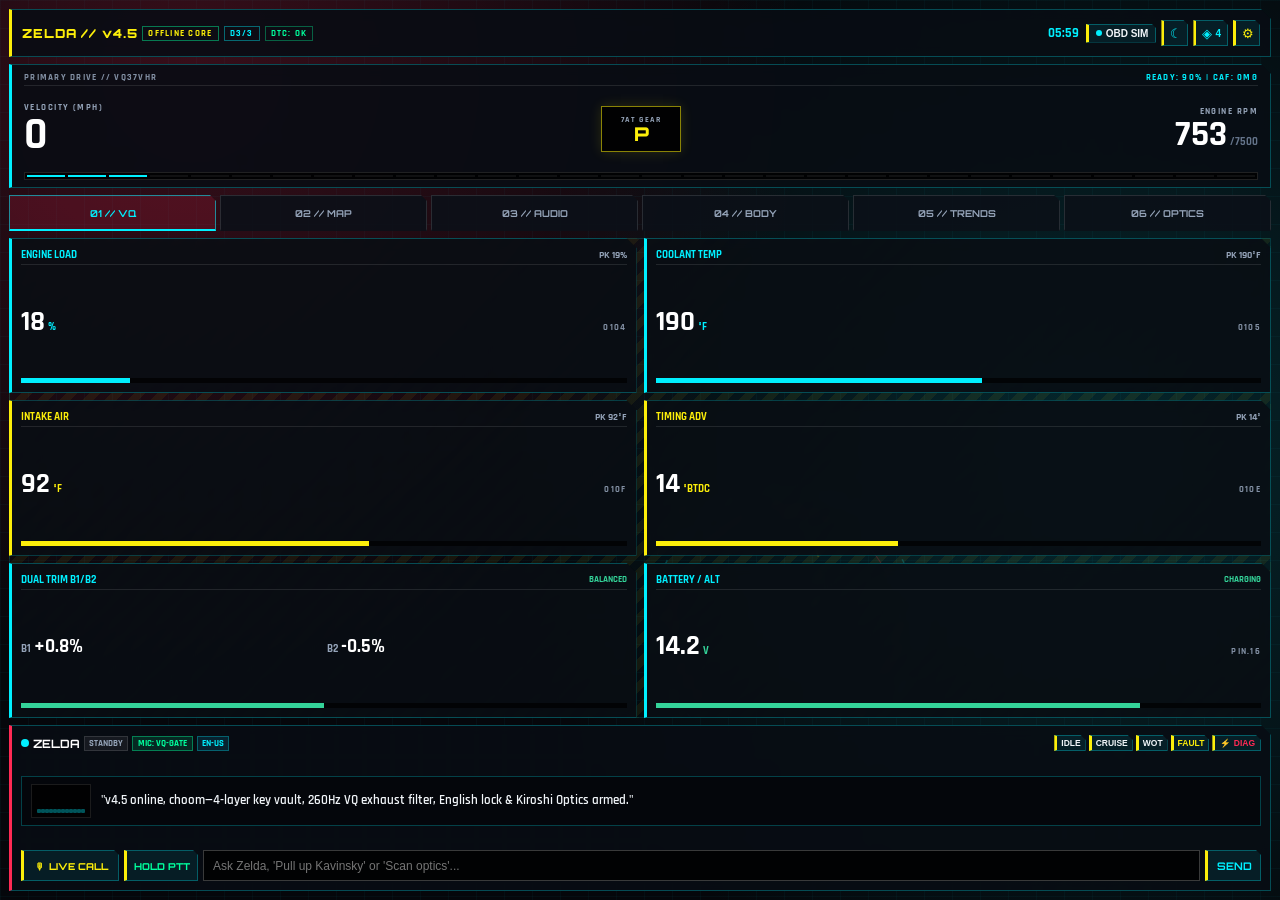
==== commit 5a98aec0: "Update index.html" ====
--- a/index.html
+++ b/index.html
@@ -6,7 +6,7 @@
   <meta name="mobile-web-app-capable" content="yes" />
   <meta name="apple-mobile-web-app-capable" content="yes" />
   <meta name="theme-color" content="#05070B" />
-  <title>PROJECT ZELDA v4.4.2 // DUAL-KEY YOUTUBE + CLEAN LIVE VOICE</title>
+  <title>PROJECT ZELDA v4.5.0 // VQ ARMOR + KIROSHI OPTICS + VAULT</title>
   <script src="https://cdn.tailwindcss.com"></script>
   <link href="https://unpkg.com/maplibre-gl@4.7.1/dist/maplibre-gl.css" rel="stylesheet" />
   <script src="https://unpkg.com/maplibre-gl@4.7.1/dist/maplibre-gl.js"></script>
@@ -48,8 +48,6 @@
     .absolute { position: absolute; }
     .fixed { position: fixed; }
     .inset-0 { top: 0; right: 0; bottom: 0; left: 0; }
-    .inset-x-0 { left: 0; right: 0; }
-    .bottom-0 { bottom: 0; }
     .z-10 { z-index: 10; }
     .z-20 { z-index: 20; }
     .z-50 { z-index: 50; }
@@ -86,9 +84,9 @@
       margin: 0;
     }
 
-    .nav-tabs-grid { display: grid; grid-template-columns: repeat(5, minmax(0, 1fr)); gap: 5px; }
+    .nav-tabs-grid { display: grid; grid-template-columns: repeat(6, minmax(0, 1fr)); gap: 4px; }
     .gauges-grid { display: grid; grid-template-columns: repeat(2, minmax(0, 1fr)); grid-template-rows: repeat(3, minmax(0, 1fr)); gap: 7px; height: 100%; }
-    .comms-input-grid { display: grid; grid-template-columns: 112px 1fr 64px; gap: 6px; align-items: center; }
+    .comms-input-grid { display: grid; grid-template-columns: 98px 74px 1fr 56px; gap: 5px; align-items: center; }
     .three-col-grid { display: grid; grid-template-columns: repeat(3, minmax(0, 1fr)); gap: 6px; }
     .two-col-grid { display: grid; grid-template-columns: repeat(2, minmax(0, 1fr)); gap: 6px; }
     .four-col-grid { display: grid; grid-template-columns: repeat(4, minmax(0, 1fr)); gap: 6px; }
@@ -121,7 +119,7 @@
 
     .cp-tag {
       font-size: 9px;
-      letter-spacing: 0.15em;
+      letter-spacing: 0.14em;
       color: rgba(148, 163, 184, 0.88);
       font-weight: 700;
       text-transform: uppercase;
@@ -136,6 +134,7 @@
       clip-path: polygon(0 0, calc(100% - 5px) 0, 100% 5px, 100% 100%, 0 100%);
       transition: background 0.12s ease, border-color 0.12s ease;
       cursor: pointer;
+      touch-action: manipulation;
     }
     .cp-btn:active { background: rgba(252, 238, 10, 0.25); border-color: var(--cp-yellow); }
     .cp-btn.mic-active {
@@ -144,6 +143,13 @@
       border-left-color: var(--cp-green);
       color: var(--cp-green) !important;
       box-shadow: 0 0 12px rgba(0, 255, 157, 0.25);
+    }
+    .cp-btn.ptt-transmitting {
+      background: rgba(255, 42, 84, 0.32);
+      border-color: var(--cp-yellow);
+      border-left-color: var(--cp-yellow);
+      color: var(--cp-yellow) !important;
+      box-shadow: 0 0 16px rgba(252, 238, 10, 0.4);
     }
 
     .cp-tab {
@@ -198,6 +204,19 @@
         radial-gradient(circle at 50% 50%, transparent 58%, rgba(255, 42, 84, 0.18) 100%);
       z-index: 5;
     }
+    .kiroshi-reticle {
+      position: absolute; top: 50%; left: 50%; width: 130px; height: 90px;
+      transform: translate(-50%, -50%);
+      border: 1px dashed rgba(0, 240, 255, 0.55);
+      box-shadow: inset 0 0 18px rgba(0, 240, 255, 0.14);
+      pointer-events: none; z-index: 6;
+    }
+    .kiroshi-reticle::before, .kiroshi-reticle::after {
+      content: ''; position: absolute; width: 14px; height: 14px; border-color: var(--cp-yellow); border-style: solid;
+    }
+    .kiroshi-reticle::before { top: -2px; left: -2px; border-width: 2px 0 0 2px; }
+    .kiroshi-reticle::after { bottom: -2px; right: -2px; border-width: 0 2px 2px 0; }
+
     .cp-quest-pin {
       width: 16px; height: 16px;
       background: rgba(252, 238, 10, 0.85); border: 2px solid #05070B;
@@ -248,2111 +267,2747 @@
 </head>
 <body class="cockpit-shell">
 
-  <!-- ROW 1: HEADER BAR -->
-  <header class="cp-box cp-box-yellow flex items-center justify-between" style="padding: 0 10px;">
-    <div class="flex items-center" style="gap: 6px;">
-      <span class="font-secondary" style="color: var(--cp-yellow); font-size: 13px; font-weight: 900; letter-spacing: 0.08em;">ZELDA // v4.4.2</span>
-      <span id="net-mode-badge" onclick="probeCloudConnectivity()" class="cp-tag cursor-pointer" style="color: var(--cp-green); border: 1px solid rgba(0,255,157,0.45); padding: 1px 5px;">CLOUD // LIVE</span>
-      <span id="shift-pill" onclick="switchDeckTab('BIO')" class="cp-tag cursor-pointer" style="color: var(--cp-cyan); border: 1px solid rgba(0,240,255,0.4); padding: 1px 5px;">C-SHIFT</span>
-      <span id="dtc-badge" onclick="runFullAiDiagnostics()" class="cp-tag cursor-pointer" style="color: var(--cp-green); border: 1px solid rgba(0,255,157,0.35); padding: 1px 5px;">DTC: OK</span>
+<!-- ROW 1: HEADER BAR -->
+<header class="cp-box cp-box-yellow flex items-center justify-between" style="padding: 0 10px;">
+  <div class="flex items-center" style="gap: 5px;">
+    <span class="font-secondary" style="color: var(--cp-yellow); font-size: 12.5px; font-weight: 900; letter-spacing: 0.07em;">ZELDA // v4.5</span>
+    <span id="net-mode-badge" onclick="probeCloudConnectivity()" class="cp-tag cursor-pointer" style="color: var(--cp-green); border: 1px solid rgba(0,255,157,0.45); padding: 1px 5px;">CLOUD // LIVE</span>
+    <span id="shift-pill" onclick="switchDeckTab('BIO')" class="cp-tag cursor-pointer" style="color: var(--cp-cyan); border: 1px solid rgba(0,240,255,0.4); padding: 1px 5px;">C-SHIFT</span>
+    <span id="dtc-badge" onclick="runFullAiDiagnostics()" class="cp-tag cursor-pointer" style="color: var(--cp-green); border: 1px solid rgba(0,255,157,0.35); padding: 1px 5px;">DTC: OK</span>
+  </div>
+
+  <div class="flex items-center" style="gap: 5px;">
+    <span id="clock-display" class="t-nums" style="color: var(--cp-cyan); font-size: 13px; font-weight: 700; margin-right: 2px;">--:--</span>
+    <button onclick="connectVgateBle()" class="cp-btn flex items-center" style="padding: 3px 7px; font-size: 10px; font-weight: 700; gap: 4px;">
+      <span id="ble-dot" style="width: 6px; height: 6px; border-radius: 999px; background: var(--cp-cyan); display: inline-block;"></span>
+      <span id="ble-status-label" class="t-nums">OBD SIM</span>
+    </button>
+    <button onclick="document.body.classList.toggle('night-run')" class="cp-btn flex items-center justify-center" style="width: 27px; height: 26px; color: var(--cp-cyan);" title="Night Mode">☾</button>
+    <button onclick="toggleMemoryModal()" class="cp-btn flex items-center justify-center" style="height: 26px; padding: 0 6px; color: var(--cp-cyan); gap: 3px;" title="Zelda Autonomous Engrams">
+      <span>◈</span>
+      <span id="mem-count-badge" class="t-nums" style="font-size: 10px; font-weight: 700;">0</span>
+    </button>
+    <button onclick="toggleConfigModal()" class="cp-btn flex items-center justify-center" style="width: 27px; height: 26px; color: var(--cp-yellow);" title="Settings & Vault">⚙</button>
+  </div>
+</header>
+
+<!-- ROW 2: HERO SPEED & TACHOMETER DECK -->
+<section class="cp-box flex flex-col justify-between relative" style="padding: 7px 12px;">
+  <div class="flex justify-between items-center" style="border-bottom: 1px solid rgba(255,255,255,0.1); padding-bottom: 2px;">
+    <span class="cp-tag">PRIMARY DRIVE // VQ37VHR</span>
+    <span id="no-data-badge" class="hidden" style="font-size: 10px; font-weight: 700; color: var(--cp-red);">! LINK LOST</span>
+    <span id="polling-stats" class="t-nums cp-tag" style="color: var(--cp-cyan);">READY: <span id="hdr-readiness">84%</span> | CAF: <span id="hdr-caffeine">0mg</span></span>
+  </div>
+
+  <div class="relative flex items-center justify-between" style="height: 54px;">
+    <div style="width: 38%;">
+      <div style="font-size: 9px; font-weight: 700; letter-spacing: 0.16em; color: #94A3B8;">VELOCITY (MPH)</div>
+      <span id="val-speed" class="t-nums block" style="font-size: 44px; font-weight: 800; line-height: 1; color: #FFF;">0</span>
     </div>
 
-    <div class="flex items-center" style="gap: 5px;">
-      <span id="clock-display" class="t-nums" style="color: var(--cp-cyan); font-size: 13px; font-weight: 700; margin-right: 2px;">--:--</span>
-      <button onclick="connectVgateBle()" class="cp-btn flex items-center" style="padding: 3px 7px; font-size: 10px; font-weight: 700; gap: 4px;">
-        <span id="ble-dot" style="width: 6px; height: 6px; border-radius: 999px; background: var(--cp-cyan); display: inline-block;"></span>
-        <span id="ble-status-label" class="t-nums">OBD SIM</span>
-      </button>
-      <button onclick="document.body.classList.toggle('night-run')" class="cp-btn flex items-center justify-center" style="width: 28px; height: 26px; color: var(--cp-cyan);" title="Night Mode">☾</button>
-      <button onclick="toggleMemoryModal()" class="cp-btn flex items-center justify-center" style="height: 26px; padding: 0 7px; color: var(--cp-cyan); gap: 3px;" title="Zelda Autonomous Engrams">
-        <span>◈</span>
-        <span id="mem-count-badge" class="t-nums" style="font-size: 10px; font-weight: 700;">0</span>
-      </button>
-      <button onclick="toggleConfigModal()" class="cp-btn flex items-center justify-center" style="width: 28px; height: 26px; color: var(--cp-yellow);" title="Settings">⚙</button>
+    <div class="gear-lock-box">
+      <span style="font-size: 8px; font-weight: 700; letter-spacing: 0.18em; color: #94A3B8;">7AT GEAR</span>
+      <span id="val-gear" class="font-secondary" style="color: var(--cp-yellow); font-size: 19px; font-weight: 900; line-height: 1;">P</span>
     </div>
-  </header>
-
-  <!-- ROW 2: HERO SPEED & TACHOMETER DECK -->
-  <section class="cp-box flex flex-col justify-between relative" style="padding: 7px 12px;">
-    <div class="flex justify-between items-center" style="border-bottom: 1px solid rgba(255,255,255,0.1); padding-bottom: 2px;">
-      <span class="cp-tag">PRIMARY DRIVE // VQ37VHR</span>
-      <span id="no-data-badge" class="hidden" style="font-size: 10px; font-weight: 700; color: var(--cp-red);">! LINK LOST</span>
-      <span id="polling-stats" class="t-nums cp-tag" style="color: var(--cp-cyan);">READY: <span id="hdr-readiness">84%</span> | CAF: <span id="hdr-caffeine">0mg</span></span>
-    </div>
-
-    <div class="relative flex items-center justify-between" style="height: 54px;">
-      <div style="width: 38%;">
-        <div style="font-size: 9px; font-weight: 700; letter-spacing: 0.16em; color: #94A3B8;">VELOCITY (MPH)</div>
-        <span id="val-speed" class="t-nums block" style="font-size: 44px; font-weight: 800; line-height: 1; color: #FFF;">0</span>
-      </div>
-
-      <div class="gear-lock-box">
-        <span style="font-size: 8px; font-weight: 700; letter-spacing: 0.18em; color: #94A3B8;">7AT GEAR</span>
-        <span id="val-gear" class="font-secondary" style="color: var(--cp-yellow); font-size: 19px; font-weight: 900; line-height: 1;">P</span>
-      </div>
-
-      <div class="text-right" style="width: 38%;">
-        <div style="font-size: 9px; font-weight: 700; letter-spacing: 0.16em; color: #94A3B8;">ENGINE RPM</div>
-        <div class="flex items-baseline justify-end" style="gap: 3px;">
-          <span id="val-rpm" class="t-nums inline-block text-right" style="font-size: 36px; font-weight: 800; width: 88px; line-height: 1; color: #FFF;">750</span>
-          <span class="t-nums" style="color: #64748B; font-size: 11px; font-weight: 700;">/7500</span>
-        </div>
-      </div>
-    </div>
-
-    <div id="tach-bar" class="grid" style="grid-template-columns: repeat(30, minmax(0, 1fr)); gap: 3px; height: 8px; background: rgba(0,0,0,0.8); padding: 2px; border: 1px solid rgba(255,255,255,0.12);"></div>
-  </section>
-
-  <!-- ROW 3: 5-TAB CYBERDECK BAR -->
-  <nav class="nav-tabs-grid">
-    <button onclick="switchDeckTab('TELEMETRY')" id="tab-TELEMETRY" class="cp-tab active font-secondary flex items-center justify-center" style="font-size: 10px; font-weight: 700;">01 // VQ</button>
-    <button onclick="switchDeckTab('NAV')" id="tab-NAV" class="cp-tab font-secondary flex items-center justify-center" style="font-size: 10px; font-weight: 700;">02 // MAP</button>
-    <button onclick="switchDeckTab('MEDIA')" id="tab-MEDIA" class="cp-tab font-secondary flex items-center justify-center" style="font-size: 10px; font-weight: 700;">03 // AUDIO</button>
-    <button onclick="switchDeckTab('BIO')" id="tab-BIO" class="cp-tab font-secondary flex items-center justify-center" style="font-size: 10px; font-weight: 700;">04 // BODY</button>
-    <button onclick="switchDeckTab('TRENDS')" id="tab-TRENDS" class="cp-tab font-secondary flex items-center justify-center" style="font-size: 10px; font-weight: 700;">05 // TRENDS</button>
-  </nav>
-
-  <!-- ROW 4: DYNAMIC CENTER STAGE -->
-  <main class="min-h-0 relative overflow-hidden">
-
-    <!-- VIEW 1: 6-GAUGE VQ37VHR MATRIX -->
-    <div id="view-TELEMETRY" class="h-full relative">
-      <div class="absolute inset-0 hazard-stripe pointer-events-none overflow-hidden" style="border: 1px solid rgba(0,240,255,0.15);">
-        <svg class="reticle-outer" viewBox="0 0 200 200">
-          <circle cx="100" cy="100" r="92" fill="none" stroke="#00F0FF" stroke-width="1" stroke-dasharray="18 8 4 8" />
-          <circle cx="100" cy="100" r="78" fill="none" stroke="#FF2A54" stroke-width="0.8" stroke-dasharray="40 20" />
-        </svg>
-        <svg class="reticle-inner" viewBox="0 0 200 200">
-          <circle cx="100" cy="100" r="85" fill="none" stroke="#FCEE0A" stroke-width="1.2" stroke-dasharray="10 14" />
-        </svg>
-      </div>
-
-      <div class="relative z-10 gauges-grid">
-        <div id="card-load" onclick="dispatchSmartPrompt('Check my engine load and RPM behavior right now.')" class="cp-box flex flex-col justify-between cursor-pointer" style="padding: 9px;">
-          <div class="flex justify-between items-center" style="border-bottom: 1px solid rgba(255,255,255,0.1); padding-bottom: 2px;">
-            <span style="color: var(--cp-cyan); font-size: 11px; font-weight: 700;">ENGINE LOAD</span>
-            <span id="pk-load" class="t-nums" style="color: #94A3B8; font-size: 10px; font-weight: 700;">PK 18%</span>
-          </div>
-          <div class="flex items-baseline justify-between">
-            <div><span id="val-load" class="t-nums" style="font-size: 28px; font-weight: 700; color: #FFF;">18</span><span style="color: var(--cp-cyan); font-size: 11px; font-weight: 700; margin-left: 3px;">%</span></div>
-            <span class="cp-tag">0104</span>
-          </div>
-          <div style="width: 100%; background: rgba(0,0,0,0.7); height: 5px;"><div id="bar-load" style="background: var(--cp-cyan); height: 100%; width: 18%;"></div></div>
-        </div>
-
-        <div id="card-coolant" onclick="dispatchSmartPrompt('Check my coolant temp and thermal state right now.')" class="cp-box flex flex-col justify-between cursor-pointer" style="padding: 9px;">
-          <div class="flex justify-between items-center" style="border-bottom: 1px solid rgba(255,255,255,0.1); padding-bottom: 2px;">
-            <span style="color: var(--cp-cyan); font-size: 11px; font-weight: 700;">COOLANT TEMP</span>
-            <span id="pk-coolant" class="t-nums" style="color: #94A3B8; font-size: 10px; font-weight: 700;">PK 190°F</span>
-          </div>
-          <div class="flex items-baseline justify-between">
-            <div><span id="val-coolant" class="t-nums" style="font-size: 28px; font-weight: 700; color: #FFF;">190</span><span style="color: var(--cp-cyan); font-size: 11px; font-weight: 700; margin-left: 3px;">°F</span></div>
-            <span class="cp-tag">0105</span>
-          </div>
-          <div style="width: 100%; background: rgba(0,0,0,0.7); height: 5px;"><div id="bar-coolant" style="background: var(--cp-cyan); height: 100%; width: 65%;"></div></div>
-        </div>
-
-        <div id="card-iat" onclick="dispatchSmartPrompt('Check my Z1 intake air temps for heat soak.')" class="cp-box cp-box-yellow flex flex-col justify-between cursor-pointer" style="padding: 9px;">
-          <div class="flex justify-between items-center" style="border-bottom: 1px solid rgba(255,255,255,0.1); padding-bottom: 2px;">
-            <span style="color: var(--cp-yellow); font-size: 11px; font-weight: 700;">INTAKE AIR</span>
-            <span id="pk-iat" class="t-nums" style="color: #94A3B8; font-size: 10px; font-weight: 700;">PK 94°F</span>
-          </div>
-          <div class="flex items-baseline justify-between">
-            <div><span id="val-iat" class="t-nums" style="font-size: 28px; font-weight: 700; color: #FFF;">92</span><span style="color: var(--cp-yellow); font-size: 11px; font-weight: 700; margin-left: 3px;">°F</span></div>
-            <span class="cp-tag">010F</span>
-          </div>
-          <div style="width: 100%; background: rgba(0,0,0,0.7); height: 5px;"><div id="bar-iat" style="background: var(--cp-yellow); height: 100%; width: 45%;"></div></div>
-        </div>
-
-        <div id="card-timing" onclick="dispatchSmartPrompt('Check my ignition timing advance right now.')" class="cp-box cp-box-yellow flex flex-col justify-between cursor-pointer" style="padding: 9px;">
-          <div class="flex justify-between items-center" style="border-bottom: 1px solid rgba(255,255,255,0.1); padding-bottom: 2px;">
-            <span style="color: var(--cp-yellow); font-size: 11px; font-weight: 700;">TIMING ADV</span>
-            <span id="pk-timing" class="t-nums" style="color: #94A3B8; font-size: 10px; font-weight: 700;">PK 15°</span>
-          </div>
-          <div class="flex items-baseline justify-between">
-            <div><span id="val-timing" class="t-nums" style="font-size: 28px; font-weight: 700; color: #FFF;">14</span><span style="color: var(--cp-yellow); font-size: 11px; font-weight: 700; margin-left: 3px;">°BTDC</span></div>
-            <span class="cp-tag">010E</span>
-          </div>
-          <div style="width: 100%; background: rgba(0,0,0,0.7); height: 5px;"><div id="bar-timing" style="background: var(--cp-yellow); height: 100%; width: 50%;"></div></div>
-        </div>
-
-        <div id="card-stft" onclick="dispatchSmartPrompt('Analyze my Bank 1 and Bank 2 fuel trims right now.')" class="cp-box flex flex-col justify-between cursor-pointer" style="padding: 9px;">
-          <div class="flex justify-between items-center" style="border-bottom: 1px solid rgba(255,255,255,0.1); padding-bottom: 2px;">
-            <span style="color: var(--cp-cyan); font-size: 11px; font-weight: 700;">DUAL TRIM B1/B2</span>
-            <span id="stft-status" style="color: #34D399; font-size: 9px; font-weight: 700;">BALANCED</span>
-          </div>
-          <div class="two-col-grid items-baseline">
-            <div><span style="font-size: 11px; font-weight: 700; color: #94A3B8; margin-right: 3px;">B1</span><span id="val-stft1" class="t-nums" style="font-size: 19px; font-weight: 700; color: #FFF;">+0.8%</span></div>
-            <div><span style="font-size: 11px; font-weight: 700; color: #94A3B8; margin-right: 3px;">B2</span><span id="val-stft2" class="t-nums" style="font-size: 19px; font-weight: 700; color: #FFF;">-0.4%</span></div>
-          </div>
-          <div style="width: 100%; background: rgba(0,0,0,0.7); height: 5px;"><div style="background: #34D399; height: 100%; width: 50%;"></div></div>
-        </div>
-
-        <div id="card-volt" onclick="dispatchSmartPrompt('Check my battery and alternator charging health.')" class="cp-box flex flex-col justify-between cursor-pointer" style="padding: 9px;">
-          <div class="flex justify-between items-center" style="border-bottom: 1px solid rgba(255,255,255,0.1); padding-bottom: 2px;">
-            <span style="color: var(--cp-cyan); font-size: 11px; font-weight: 700;">BATTERY / ALT</span>
-            <span id="volt-status" style="color: #34D399; font-size: 9px; font-weight: 700;">CHARGING</span>
-          </div>
-          <div class="flex items-baseline justify-between">
-            <div><span id="val-volt" class="t-nums" style="font-size: 28px; font-weight: 700; color: #FFF;">14.2</span><span style="color: #34D399; font-size: 11px; font-weight: 700; margin-left: 3px;">V</span></div>
-            <span class="cp-tag">PIN.16</span>
-          </div>
-          <div style="width: 100%; background: rgba(0,0,0,0.7); height: 5px;"><div id="bar-volt" style="background: #34D399; height: 100%; width: 82%;"></div></div>
-        </div>
-      </div>
-    </div>
-
-    <!-- VIEW 2: IN-GAME CYBERPUNK 2077 3D HOLOGRAPHIC MAP + LIVE ROUTE ENGINE -->
-    <div id="view-NAV" class="h-full hidden flex flex-col">
-      <div class="cp-box cp-box-red flex-1 relative flex flex-col justify-between h-full" style="border-color: rgba(255,42,84,0.45);">
-        <div class="flex justify-between items-center z-20" style="background: rgba(12, 6, 10, 0.92); padding: 5px 10px; border-bottom: 1px solid rgba(255, 42, 84, 0.45);">
-          <div class="flex items-center" style="gap: 8px;">
-            <span class="font-secondary" style="color: var(--cp-cyan); font-size: 10px; font-weight: 800;">32 STREET CRED</span>
-            <span style="color: var(--cp-red); font-size: 10px; font-weight: 800;">◈ NIGHT CITY // SAT-NET</span>
-          </div>
-          <span id="gps-coords" class="t-nums" style="color: var(--cp-yellow); font-size: 10px; font-weight: 700;">29.7958°N 90.8229°W | 0 MPH</span>
-        </div>
-
-        <div id="zelda-map-stage">
-          <div id="zelda-gl-map"></div>
-          <div class="cp2077-scanlines"></div>
-
-          <div class="absolute z-10" style="top: 10px; left: 10px; background: rgba(8, 6, 12, 0.85); border-left: 2px solid var(--cp-red); padding: 5px 8px; max-width: 175px;">
-            <div style="font-size: 9px; font-weight: 800; color: var(--cp-red); letter-spacing: 0.16em;">FILTER // HOLO-NAV</div>
-            <div onclick="ZeldaMap.promptDestination()" class="cursor-pointer" style="font-size: 10px; font-weight: 700; color: var(--cp-yellow); margin-top: 2px;">⊕ SET ROUTE TARGET ▸</div>
-            <div id="nc-filter-route-state" style="font-size: 9.5px; font-weight: 700; color: var(--cp-cyan);">◈ GIG BEACONS: ACTIVE</div>
-          </div>
-
-          <div class="absolute z-10 text-right pointer-events-none" style="top: 10px; right: 10px; background: rgba(8, 6, 12, 0.86); border-right: 2px solid var(--cp-yellow); padding: 5px 9px; max-width: 215px;">
-            <div id="nc-quest-title" class="truncate" style="font-size: 10px; font-weight: 800; color: var(--cp-yellow); letter-spacing: 0.1em;">NIGHT RUN // C-SHIFT</div>
-            <div id="nc-quest-sub" class="truncate" style="font-size: 10.5px; font-weight: 700; color: #F1F5F9;">Ask Zelda: "Set a route to..."</div>
-            <div id="nc-quest-step" class="truncate" style="font-size: 9.5px; font-weight: 700; color: var(--cp-cyan); margin-top: 1px;"></div>
-          </div>
-
-          <div class="absolute z-10 text-right pointer-events-none" style="bottom: 10px; right: 10px; background: rgba(8, 6, 12, 0.85); border: 1px solid rgba(255,42,84,0.4); padding: 4px 9px;">
-            <div id="nc-map-clock" class="t-nums" style="font-size: 10px; font-weight: 700; color: var(--cp-cyan);">--:--</div>
-            <div id="nc-sector-name" class="font-secondary" style="font-size: 11px; font-weight: 800; color: var(--cp-red);">LAFOURCHE // SECTOR</div>
-          </div>
-        </div>
-
-        <div class="five-col-grid z-20" style="background: rgba(8, 6, 12, 0.95); padding: 7px; border-top: 1px solid rgba(255,42,84,0.4);">
-          <button onclick="ZeldaMap.recenter()" class="cp-btn" style="padding: 5px 2px; font-size: 9.5px; color: var(--cp-cyan); font-weight: 700;">⊕ LOCK Z</button>
-          <button onclick="ZeldaMap.toggleTilt()" class="cp-btn" style="padding: 5px 2px; font-size: 9.5px; color: var(--cp-red); font-weight: 700;">◈ 3D/2D</button>
-          <button onclick="ZeldaMap.clearRoute()" class="cp-btn" style="padding: 5px 2px; font-size: 9.5px; color: #94A3B8; font-weight: 700;">✕ CLEAR</button>
-          <button onclick="openExternalNav('maps')" class="cp-btn" style="padding: 5px 2px; font-size: 9.5px; color: var(--cp-yellow); font-weight: 700;">G-MAPS</button>
-          <button onclick="openExternalNav('waze')" class="cp-btn" style="padding: 5px 2px; font-size: 9.5px; color: #FFFFFF; font-weight: 700;">WAZE</button>
-        </div>
-      </div>
-    </div>
-
-    <!-- VIEW 3: BLUETOOTH AVRCP + AI YOUTUBE VOICE SEARCH & ANTI-BLOCK DECK -->
-    <div id="view-MEDIA" class="h-full hidden flex flex-col">
-      <div class="cp-box cp-box-yellow flex-1 flex flex-col justify-between h-full" style="padding: 10px;">
-        <div class="flex items-center justify-between" style="border-bottom: 1px solid rgba(255,255,255,0.12); padding-bottom: 5px;">
-          <div class="flex items-center" style="gap: 6px;">
-            <span style="width: 8px; height: 8px; background: var(--cp-yellow); display: inline-block;"></span>
-            <span id="media-deck-label" class="font-secondary" style="font-size: 11px; font-weight: 700; color: #FFF;">AVRCP // BLUETOOTH DECK</span>
-          </div>
-          <div class="flex items-center" style="gap: 4px;">
-            <button id="zelda-bt-perm-btn" onclick="ZeldaAudio.grantAccess()" class="cp-btn" style="padding: 2px 6px; font-size: 9px; font-weight: 700; color: var(--cp-red);">SYNC BT</button>
-            <button onclick="switchMediaSource('BT')" class="cp-btn" style="padding: 2px 6px; font-size: 9px; font-weight: 700; color: var(--cp-yellow);">BT AUDIO</button>
-            <button onclick="loadMediaChannel(0)" class="cp-btn" style="padding: 2px 6px; font-size: 9px; font-weight: 700; color: var(--cp-cyan);">SYNTH FM</button>
-            <button onclick="loadMediaChannel(2)" class="cp-btn" style="padding: 2px 6px; font-size: 9px; font-weight: 700; color: #FFFFFF;">PHONK</button>
-          </div>
-        </div>
-
-        <div id="bt-deck-panel" class="flex flex-col justify-between flex-1" style="padding: 8px 0;">
-          <div class="flex items-center" style="gap: 12px; flex: 1;">
-            <div class="relative shrink-0" style="width: 100px; height: 100px;">
-              <img id="bt-album-art" src="" alt="Album Cover" class="hidden"
-                style="width: 100px; height: 100px; object-fit: cover; border: 2px solid var(--cp-cyan); box-shadow: 0 0 16px rgba(0,240,255,0.28);" />
-              <div id="bt-disc-graphic" class="bt-disc flex items-center justify-center"
-                style="width: 100px; height: 100px; border-radius: 999px; border: 2px solid var(--cp-cyan); background: radial-gradient(circle, #05070B 24%, rgba(0,240,255,0.18) 26%, #090D16 58%, rgba(252,238,10,0.22) 60%, #05070B 100%);">
-                <div style="width: 20px; height: 20px; border-radius: 999px; border: 2px solid var(--cp-yellow); background: #000;"></div>
-              </div>
-            </div>
-
-            <div class="flex-1 overflow-hidden">
-              <div class="cp-tag" style="color: var(--cp-yellow); margin-bottom: 2px;" id="bt-state-tag">AVRCP LINK // READY</div>
-              <div id="bt-track-title" class="font-secondary truncate" style="font-size: 18px; font-weight: 800; color: #FFF;">WAITING FOR STREAM</div>
-              <div id="bt-track-artist" class="truncate uppercase" style="font-size: 12px; font-weight: 700; color: var(--cp-cyan); margin-top: 2px;">SAY: "PULL UP [VIDEO/SONG] ON YOUTUBE"</div>
-              <div id="bt-track-album" class="truncate uppercase" style="font-size: 10px; font-weight: 600; color: #94A3B8; margin-top: 2px;"></div>
-            </div>
-          </div>
-
-          <div class="three-col-grid" style="margin-top: 6px;">
-            <button onclick="ZeldaAudio.prev()" class="cp-btn font-secondary" style="padding: 9px; font-size: 13px; font-weight: 700; color: var(--cp-cyan);">&#9664;&#9664; PREV</button>
-            <button id="bt-play-btn" onclick="ZeldaAudio.playPause()" class="cp-btn font-secondary" style="padding: 9px; font-size: 13px; font-weight: 700; color: var(--cp-yellow);">&#9654; / &#10074;&#10074; PLAY</button>
-            <button onclick="ZeldaAudio.next()" class="cp-btn font-secondary" style="padding: 9px; font-size: 13px; font-weight: 700; color: var(--cp-cyan);">NEXT &#9654;&#9664;</button>
-          </div>
-        </div>
-
-        <div id="yt-deck-panel" class="hidden flex-1" style="padding: 6px 0;">
-          <div style="display: grid; grid-template-columns: 108px 1fr; gap: 8px; height: 100%; align-items: center;">
-            <div class="relative overflow-hidden shrink-0 flex flex-col justify-between" style="width: 108px; height: 132px; border: 1px solid rgba(0,240,255,0.4); background: #000;">
-              <img id="album-art-img" src="https://images.unsplash.com/photo-1618005182384-a83a8bd57fbe?auto=format&fit=crop&w=400&q=80" alt="Stream" style="width: 100%; height: 76px; object-fit: cover;" />
-              <div style="background: rgba(5,7,11,0.96); padding: 4px; border-top: 1px solid rgba(255,255,255,0.12); flex: 1; display: flex; flex-direction: column; justify-content: space-between;">
-                <div>
-                  <div id="album-title" class="font-secondary truncate" style="font-size: 8.5px; font-weight: 700; color: var(--cp-yellow);">NIGHT CITY FM</div>
-                  <div id="album-artist" class="truncate" style="font-size: 8px; color: #CBD5E1;">SYNTHWAVE LIVE</div>
-                </div>
-                <div class="flex" style="gap: 3px;">
-                  <button onclick="ZeldaYouTube.nextSearchResult()" class="cp-btn flex-1" style="font-size: 8px; font-weight: 700; padding: 2px 0; color: var(--cp-cyan);" title="Try next search result">ALT ▸</button>
-                  <button onclick="ZeldaYouTube.openCurrentInApp('youtube')" class="cp-btn flex-1" style="font-size: 8px; font-weight: 700; padding: 2px 0; color: var(--cp-red);" title="Open full YouTube app">APP ↗</button>
-                </div>
-              </div>
-            </div>
-            <div style="height: 132px; width: 100%; background: #000; border: 1px solid rgba(0,240,255,0.3); overflow: hidden; position: relative;">
-              <div id="yt-api-mount" style="width: 100%; height: 100%;"></div>
-            </div>
-          </div>
-        </div>
-
-        <div class="four-col-grid" style="padding-top: 5px; border-top: 1px solid rgba(255,255,255,0.12);">
-          <button onclick="ZeldaYouTube.promptSearch()" class="cp-btn font-secondary" style="padding: 5px 2px; font-size: 9.5px; font-weight: 700; color: var(--cp-green);">⌕ YT SEARCH</button>
-          <button onclick="promptCustomMedia()" class="cp-btn font-secondary" style="padding: 5px 2px; font-size: 9.5px; font-weight: 700; color: var(--cp-yellow);">⊕ YT URL</button>
-          <button onclick="ZeldaYouTube.openCurrentInApp('ytmusic')" class="cp-btn font-secondary" style="padding: 5px 2px; font-size: 9.5px; font-weight: 700; color: var(--cp-cyan);">► YT MUSIC</button>
-          <button onclick="openCarSystemSettings()" class="cp-btn font-secondary" style="padding: 5px 2px; font-size: 9.5px; font-weight: 700; color: #FFFFFF;">⊞ CAR OS</button>
-        </div>
-      </div>
-    </div>
-
-    <!-- VIEW 4: CHRONOHUME BIOMETRICS & C-SHIFT TELEMETRY -->
-    <div id="view-BIO" class="h-full hidden flex flex-col">
-      <div class="cp-box flex-1 flex flex-col justify-between h-full" style="padding: 10px; gap: 7px;">
-        <div style="background: rgba(0,0,0,0.75); border: 1px solid rgba(0,240,255,0.3); border-left: 3px solid var(--cp-yellow); padding: 7px 10px;" class="flex justify-between items-center">
-          <div>
-            <div class="cp-tag" style="color: var(--cp-yellow);" id="bio-source-tag">CHRONOHUME // 28-DAY C-SHIFT ENGINE</div>
-            <div id="bio-shift-headline" class="font-secondary" style="font-size: 14px; font-weight: 800; color: #FFF; margin-top: 1px;">NIGHT 1 OF 3 (16:00–04:00)</div>
-            <div id="bio-shift-next" style="font-size: 11px; color: var(--cp-cyan); font-weight: 600;">Next Block: 3 OFF starting Fri Nov 13</div>
-          </div>
-          <button onclick="dispatchSmartPrompt('Analyze my current C-Shift fatigue, active caffeine, and body readiness right now.')" class="cp-btn font-secondary" style="padding: 6px 9px; font-size: 10px; font-weight: 700; color: var(--cp-yellow);">⚡ BIO CHECK</button>
-        </div>
-
-        <div class="two-col-grid flex-1">
-          <div onclick="promptBioUpdate('sleep')" class="cp-box flex flex-col justify-between cursor-pointer" style="padding: 8px;">
-            <div class="flex justify-between"><span style="color: var(--cp-cyan); font-size: 11px; font-weight: 700;">SLEEP (LAST 24H)</span><span class="cp-tag">TAP / HC</span></div>
-            <div><span id="bio-val-sleep" class="t-nums" style="font-size: 26px; font-weight: 800; color: #FFF;">6.8</span><span style="font-size: 11px; color: var(--cp-cyan); font-weight: 700; margin-left: 3px;">HRS</span></div>
-            <div id="bio-status-sleep" style="font-size: 10px; font-weight: 700; color: #34D399;">RECOVERY NOMINAL</div>
-          </div>
-
-          <div onclick="promptBioUpdate('hrv')" class="cp-box flex flex-col justify-between cursor-pointer" style="padding: 8px;">
-            <div class="flex justify-between"><span style="color: var(--cp-cyan); font-size: 11px; font-weight: 700;">HRV // WATCH + HUME</span><span class="cp-tag">TAP / HC</span></div>
-            <div><span id="bio-val-hrv" class="t-nums" style="font-size: 26px; font-weight: 800; color: #FFF;">58</span><span style="font-size: 11px; color: var(--cp-cyan); font-weight: 700; margin-left: 3px;">MS</span></div>
-            <div id="bio-status-hrv" style="font-size: 10px; font-weight: 700; color: #34D399;">AUTONOMIC BALANCED</div>
-          </div>
-
-          <div onclick="promptBioUpdate('rhr')" class="cp-box cp-box-yellow flex flex-col justify-between cursor-pointer" style="padding: 8px;">
-            <div class="flex justify-between"><span style="color: var(--cp-yellow); font-size: 11px; font-weight: 700;">RESTING / LIVE HR</span><span class="cp-tag">TAP / HC</span></div>
-            <div><span id="bio-val-rhr" class="t-nums" style="font-size: 26px; font-weight: 800; color: #FFF;">61</span><span style="font-size: 11px; color: var(--cp-yellow); font-weight: 700; margin-left: 3px;">BPM</span></div>
-            <div id="bio-status-rhr" style="font-size: 10px; font-weight: 700; color: #94A3B8;">BASELINE STEADY</div>
-          </div>
-
-          <div class="cp-box cp-box-red flex flex-col justify-between" style="padding: 8px;">
-            <div class="flex justify-between"><span style="color: var(--cp-red); font-size: 11px; font-weight: 700;">ACTIVE CAFFEINE</span><span class="cp-tag">T½ = 5.0H</span></div>
-            <div><span id="bio-val-caf" class="t-nums" style="font-size: 26px; font-weight: 800; color: #FFF;">0</span><span style="font-size: 11px; color: var(--cp-yellow); font-weight: 700; margin-left: 3px;">MG ACTIVE</span></div>
-            <div id="bio-status-caf" style="font-size: 10px; font-weight: 700; color: #34D399;">CLEAR FOR DAY SLEEP</div>
-          </div>
-        </div>
-
-        <div class="four-col-grid">
-          <button onclick="logCaffeineDose(100)" class="cp-btn font-secondary" style="padding: 6px; font-size: 10px; font-weight: 700; color: var(--cp-cyan);">+100MG COFFEE</button>
-          <button onclick="logCaffeineDose(200)" class="cp-btn font-secondary" style="padding: 6px; font-size: 10px; font-weight: 700; color: var(--cp-yellow);">+200MG ENERGY</button>
-          <button onclick="syncHealthConnectBridge()" class="cp-btn font-secondary" style="padding: 6px; font-size: 10px; font-weight: 700; color: var(--cp-green);">⟳ HEALTH SYNC</button>
-          <button onclick="clearCaffeineLog()" class="cp-btn font-secondary" style="padding: 6px; font-size: 10px; font-weight: 700; color: #94A3B8;">CLEAR CAF</button>
-        </div>
-      </div>
-    </div>
-
-    <!-- VIEW 5: DUAL VQ37VHR + BODY TRENDS GRAPH -->
-    <div id="view-TRENDS" class="h-full hidden flex flex-col">
-      <div class="cp-box cp-box-yellow flex-1 flex flex-col justify-between h-full" style="padding: 10px; gap: 6px;">
-        <div class="flex items-center justify-between" style="border-bottom: 1px solid rgba(255,255,255,0.12); padding-bottom: 5px;">
-          <span class="font-secondary" style="font-size: 11px; font-weight: 800; color: var(--cp-yellow);">◈ TELEMETRY & BIOMETRIC TRENDS</span>
-          <div class="flex" style="gap: 4px;">
-            <button onclick="setTrendMode('CAR')" id="trend-btn-CAR" class="cp-btn" style="padding: 2px 7px; font-size: 9px; font-weight: 700; color: var(--cp-cyan);">VQ37 ENGINE</button>
-            <button onclick="setTrendMode('BIO')" id="trend-btn-BIO" class="cp-btn" style="padding: 2px 7px; font-size: 9px; font-weight: 700; color: var(--cp-yellow);">CHRONO BODY</button>
-            <button onclick="dispatchSmartPrompt('Analyze my recent car and body telemetry trends over time and tell me if anything is drifting.')" class="cp-btn" style="padding: 2px 7px; font-size: 9px; font-weight: 700; color: var(--cp-red);">AI TREND SCAN</button>
-          </div>
-        </div>
-
-        <div class="relative flex-1 w-full" style="background: rgba(3,5,9,0.92); border: 1px solid rgba(0,240,255,0.2); min-height: 0;">
-          <canvas id="trends-canvas" style="width: 100%; height: 100%; display: block;"></canvas>
-        </div>
-
-        <div id="trends-legend" class="flex justify-between items-center" style="font-size: 10px; font-weight: 700; padding-top: 2px;">
-          <span style="color: #00F0FF;">■ COOLANT (°F)</span>
-          <span style="color: #FCEE0A;">■ INTAKE IAT (°F)</span>
-          <span style="color: #FF2A54;">■ STFT B1 (%)</span>
-          <span id="trends-count" class="t-nums" style="color: #94A3B8;">0 SAMPLES</span>
-        </div>
-      </div>
-    </div>
-
-  </main>
-
-  <!-- ROW 5: FRACTIONAL AUDIOWORKLET HOLOCALL & DIAGNOSTICS DECK -->
-  <section class="cp-box cp-box-red flex flex-col justify-between" style="padding: 9px;">
-    <div class="flex items-center justify-between">
-      <div class="flex items-center" style="gap: 5px;">
-        <span id="voice-led" style="width: 8px; height: 8px; border-radius: 999px; background: var(--cp-cyan); display: inline-block;"></span>
-        <span class="font-secondary" style="font-size: 12px; font-weight: 700; color: #FFF;">ZELDA</span>
-        <span id="voice-state-badge" style="font-size: 9px; font-weight: 700; padding: 1px 5px; background: rgba(255,255,255,0.06); color: #94A3B8; border: 1px solid rgba(255,255,255,0.12);">STANDBY</span>
-        <span id="live-model-pill" style="font-size: 9px; font-weight: 700; padding: 1px 5px; background: rgba(8,51,68,0.6); color: var(--cp-cyan); border: 1px solid rgba(0,240,255,0.3);">3.8 LIVE // READY</span>
-      </div>
-      <div class="flex items-center" style="gap: 4px;">
-        <button onclick="setSimPreset('IDLE')" class="cp-btn" style="padding: 2px 5px; font-size: 9px; font-weight: 700;">IDLE</button>
-        <button onclick="setSimPreset('CRUISE')" class="cp-btn" style="padding: 2px 5px; font-size: 9px; font-weight: 700;">CRUISE</button>
-        <button onclick="setSimPreset('WOT')" class="cp-btn" style="padding: 2px 5px; font-size: 9px; font-weight: 700;">WOT</button>
-        <button onclick="triggerDynamicSimFault()" class="cp-btn" style="padding: 2px 5px; font-size: 9px; font-weight: 700; color: var(--cp-yellow);">FAULT</button>
-        <button onclick="runFullAiDiagnostics()" class="cp-btn" style="padding: 2px 6px; font-size: 9px; font-weight: 700; color: var(--cp-red);">⚡ DIAG</button>
-      </div>
-    </div>
-
-    <div id="holocall-box" class="holocall-module flex items-center overflow-hidden" style="height: 50px; padding: 0 9px; gap: 10px;">
-      <div id="voice-eq" class="flex items-end justify-between shrink-0" style="width: 60px; height: 34px; background: rgba(0,0,0,0.82); border: 1px solid rgba(255,255,255,0.1); padding: 4px 5px;">
-        <div class="eq-bar"></div><div class="eq-bar"></div><div class="eq-bar"></div><div class="eq-bar"></div>
-        <div class="eq-bar"></div><div class="eq-bar"></div><div class="eq-bar"></div><div class="eq-bar"></div>
-        <div class="eq-bar"></div><div class="eq-bar"></div><div class="eq-bar"></div><div class="eq-bar"></div>
-      </div>
-
-      <p id="zelda-speech" class="flex-1" style="font-size: 13px; font-weight: 600; color: #F1F5F9; line-height: 1.24; margin: 0; display: -webkit-box; -webkit-line-clamp: 2; -webkit-box-orient: vertical; overflow: hidden;">
-        "v4.4.2 online, choom—fractional 16kHz resampler & instant Live Call locked in."
-      </p>
-    </div>
-
-    <div class="comms-input-grid">
-      <button id="talk-btn" onclick="ZeldaLiveWS.toggle()" class="cp-btn font-secondary flex items-center justify-center" style="height: 31px; font-size: 10px; font-weight: 800; color: var(--cp-yellow); gap: 5px;">
-        <span>🎙</span><span id="talk-btn-label">LIVE CALL</span>
-      </button>
-
-      <input id="direct-chat-input" type="text" placeholder="Say 'Pull up Kurt Vile on YouTube' or 'Set a route home'..."
-        class="select-text"
-        style="height: 31px; background: rgba(0,0,0,0.82); border: 1px solid rgba(255,255,255,0.22); padding: 0 10px; font-size: 12px; color: #FFF; outline: none;"
-        onkeydown="if(event.key==='Enter'){event.preventDefault(); sendTextToZelda();}" />
-
-      <button onclick="sendTextToZelda()" class="cp-btn font-secondary" style="height: 31px; font-size: 11px; font-weight: 700; color: var(--cp-cyan);">SEND</button>
-    </div>
-  </section>
-
-  <!-- MODAL 1: ZELDA AUTONOMOUS ENGRAM MEMORY BANK -->
-  <div id="memory-modal" class="fixed inset-0 z-50 hidden flex items-center justify-center" style="background: rgba(0,0,0,0.88); padding: 16px;">
-    <div class="cp-box w-full" style="max-width: 440px; padding: 16px;">
-      <div class="flex justify-between items-center" style="border-bottom: 1px solid rgba(255,255,255,0.12); padding-bottom: 8px; margin-bottom: 10px;">
-        <div>
-          <span class="font-secondary" style="font-size: 13px; font-weight: 800; color: var(--cp-cyan);">◈ AUTONOMOUS ENGRAM MEMORY</span>
-          <p style="font-size: 11px; color: #94A3B8; margin: 2px 0 0 0;">Saved live during voice calls & text chats</p>
-        </div>
-        <button onclick="toggleMemoryModal()" class="cp-btn" style="padding: 2px 8px; color: #94A3B8;">✕</button>
-      </div>
-      <div id="memory-list" class="overflow-y-auto select-text" style="max-height: 220px; margin-bottom: 10px;"></div>
-      <div class="flex" style="gap: 6px; padding-top: 8px; border-top: 1px solid rgba(255,255,255,0.12);">
-        <input id="manual-mem-input" type="text" placeholder="Pin a permanent engram..."
-          class="flex-1 select-text" style="background: #000; border: 1px solid rgba(255,255,255,0.22); padding: 8px; font-size: 12px; color: #FFF;" />
-        <button onclick="addManualMemory()" class="cp-btn font-secondary" style="padding: 0 12px; font-size: 11px; font-weight: 700; color: var(--cp-yellow);">SAVE</button>
+
+    <div class="text-right" style="width: 38%;">
+      <div style="font-size: 9px; font-weight: 700; letter-spacing: 0.16em; color: #94A3B8;">ENGINE RPM</div>
+      <div class="flex items-baseline justify-end" style="gap: 3px;">
+        <span id="val-rpm" class="t-nums inline-block text-right" style="font-size: 36px; font-weight: 800; width: 88px; line-height: 1; color: #FFF;">750</span>
+        <span class="t-nums" style="color: #64748B; font-size: 11px; font-weight: 700;">/7500</span>
       </div>
     </div>
   </div>
 
-  <!-- MODAL 2: CONFIG & DUAL API KEY SLOTS -->
-  <div id="config-modal" class="fixed inset-0 z-50 hidden flex items-center justify-center" style="background: rgba(0,0,0,0.88); padding: 16px;">
-    <div class="cp-box cp-box-yellow w-full" style="max-width: 440px; padding: 16px;">
-      <div class="flex justify-between items-center" style="border-bottom: 1px solid rgba(255,255,255,0.12); padding-bottom: 8px; margin-bottom: 10px;">
-        <span class="font-secondary" style="font-size: 13px; font-weight: 800; color: var(--cp-yellow);">⚙ KIROSHI OS // v4.4.2</span>
-        <button onclick="toggleConfigModal()" class="cp-btn" style="padding: 2px 8px; color: #94A3B8;">✕</button>
+  <div id="tach-bar" class="grid" style="grid-template-columns: repeat(30, minmax(0, 1fr)); gap: 3px; height: 8px; background: rgba(0,0,0,0.8); padding: 2px; border: 1px solid rgba(255,255,255,0.12);"></div>
+</section>
+
+<!-- ROW 3: 6-TAB CYBERDECK BAR (NOW WITH KIROSHI OPTICS) -->
+<nav class="nav-tabs-grid">
+  <button onclick="switchDeckTab('TELEMETRY')" id="tab-TELEMETRY" class="cp-tab active font-secondary flex items-center justify-center" style="font-size: 9.5px; font-weight: 700;">01 // VQ</button>
+  <button onclick="switchDeckTab('NAV')" id="tab-NAV" class="cp-tab font-secondary flex items-center justify-center" style="font-size: 9.5px; font-weight: 700;">02 // MAP</button>
+  <button onclick="switchDeckTab('MEDIA')" id="tab-MEDIA" class="cp-tab font-secondary flex items-center justify-center" style="font-size: 9.5px; font-weight: 700;">03 // AUDIO</button>
+  <button onclick="switchDeckTab('BIO')" id="tab-BIO" class="cp-tab font-secondary flex items-center justify-center" style="font-size: 9.5px; font-weight: 700;">04 // BODY</button>
+  <button onclick="switchDeckTab('TRENDS')" id="tab-TRENDS" class="cp-tab font-secondary flex items-center justify-center" style="font-size: 9.5px; font-weight: 700;">05 // TRENDS</button>
+  <button onclick="switchDeckTab('OPTICS')" id="tab-OPTICS" class="cp-tab font-secondary flex items-center justify-center" style="font-size: 9.5px; font-weight: 700;">06 // OPTICS</button>
+</nav>
+
+<!-- ROW 4: DYNAMIC CENTER STAGE -->
+<main class="min-h-0 relative overflow-hidden">
+
+  <!-- VIEW 1: 6-GAUGE VQ37VHR MATRIX -->
+  <div id="view-TELEMETRY" class="h-full relative">
+    <div class="absolute inset-0 hazard-stripe pointer-events-none overflow-hidden" style="border: 1px solid rgba(0,240,255,0.15);">
+      <svg class="reticle-outer" viewBox="0 0 200 200">
+        <circle cx="100" cy="100" r="92" fill="none" stroke="#00F0FF" stroke-width="1" stroke-dasharray="18 8 4 8" />
+        <circle cx="100" cy="100" r="78" fill="none" stroke="#FF2A54" stroke-width="0.8" stroke-dasharray="40 20" />
+      </svg>
+      <svg class="reticle-inner" viewBox="0 0 200 200">
+        <circle cx="100" cy="100" r="85" fill="none" stroke="#FCEE0A" stroke-width="1.2" stroke-dasharray="10 14" />
+      </svg>
+    </div>
+
+    <div class="relative z-10 gauges-grid">
+      <div id="card-load" onclick="dispatchSmartPrompt('Check my engine load and RPM behavior right now.')" class="cp-box flex flex-col justify-between cursor-pointer" style="padding: 9px;">
+        <div class="flex justify-between items-center" style="border-bottom: 1px solid rgba(255,255,255,0.1); padding-bottom: 2px;">
+          <span style="color: var(--cp-cyan); font-size: 11px; font-weight: 700;">ENGINE LOAD</span>
+          <span id="pk-load" class="t-nums" style="color: #94A3B8; font-size: 10px; font-weight: 700;">PK 18%</span>
+        </div>
+        <div class="flex items-baseline justify-between">
+          <div><span id="val-load" class="t-nums" style="font-size: 28px; font-weight: 700; color: #FFF;">18</span><span style="color: var(--cp-cyan); font-size: 11px; font-weight: 700; margin-left: 3px;">%</span></div>
+          <span class="cp-tag">0104</span>
+        </div>
+        <div style="width: 100%; background: rgba(0,0,0,0.7); height: 5px;"><div id="bar-load" style="background: var(--cp-cyan); height: 100%; width: 18%;"></div></div>
       </div>
 
-      <div style="background: rgba(0,0,0,0.75); border: 1px solid rgba(255,255,255,0.12); padding: 8px; font-size: 11px; font-family: monospace; margin-bottom: 10px;">
-        <div style="color: var(--cp-cyan); font-weight: 700;">RUNTIME DIAGNOSTICS (BUILD v4.4.2):</div>
-        <div id="probe-ua" class="truncate" style="color: #CBD5E1; margin-top: 2px;">OS: probing...</div>
-        <div id="probe-apis" style="color: #CBD5E1; margin-top: 2px;">Audio: 100ms FRACTIONAL 16kHz + 500ms VAD NUDGE</div>
+      <div id="card-coolant" onclick="dispatchSmartPrompt('Check my coolant temp and thermal state right now.')" class="cp-box flex flex-col justify-between cursor-pointer" style="padding: 9px;">
+        <div class="flex justify-between items-center" style="border-bottom: 1px solid rgba(255,255,255,0.1); padding-bottom: 2px;">
+          <span style="color: var(--cp-cyan); font-size: 11px; font-weight: 700;">COOLANT TEMP</span>
+          <span id="pk-coolant" class="t-nums" style="color: #94A3B8; font-size: 10px; font-weight: 700;">PK 190°F</span>
+        </div>
+        <div class="flex items-baseline justify-between">
+          <div><span id="val-coolant" class="t-nums" style="font-size: 28px; font-weight: 700; color: #FFF;">190</span><span style="color: var(--cp-cyan); font-size: 11px; font-weight: 700; margin-left: 3px;">°F</span></div>
+          <span class="cp-tag">0105</span>
+        </div>
+        <div style="width: 100%; background: rgba(0,0,0,0.7); height: 5px;"><div id="bar-coolant" style="background: var(--cp-cyan); height: 100%; width: 65%;"></div></div>
       </div>
 
-      <div style="margin-bottom: 10px;">
-        <label class="block" style="font-weight: 700; color: var(--cp-cyan); margin-bottom: 3px; font-size: 11.5px;">1. Gemini API Key (AI Studio Auth Key)</label>
-        <input id="cfg-gemini-key" type="text" placeholder="AIzaSy... (Gemini Key)" class="w-full select-text" style="background: #000; border: 1px solid rgba(0,240,255,0.3); padding: 7px 8px; color: #FFF; font-size: 12px; margin-bottom: 7px;" />
-
-        <label class="block" style="font-weight: 700; color: var(--cp-yellow); margin-bottom: 3px; font-size: 11.5px;">2. YouTube Data API v3 Key (Cloud Console Key)</label>
-        <input id="cfg-yt-key" type="text" placeholder="AIzaSy... (Project Zelda YouTube Key)" class="w-full select-text" style="background: #000; border: 1px solid rgba(252,238,10,0.35); padding: 7px 8px; color: #FFF; font-size: 12px; margin-bottom: 7px;" />
-
-        <label class="block" style="font-weight: 700; color: #CBD5E1; margin-bottom: 3px; font-size: 11.5px;">3. IFTTT Webhook URL (Peacock Pointe)</label>
-        <input id="cfg-ifttt-url" type="text" placeholder="https://maker.ifttt.com/trigger/..." class="w-full select-text" style="background: #000; border: 1px solid rgba(255,255,255,0.22); padding: 7px 8px; color: #FFF; font-size: 12px;" />
+      <div id="card-iat" onclick="dispatchSmartPrompt('Check my Z1 intake air temps for heat soak.')" class="cp-box cp-box-yellow flex flex-col justify-between cursor-pointer" style="padding: 9px;">
+        <div class="flex justify-between items-center" style="border-bottom: 1px solid rgba(255,255,255,0.1); padding-bottom: 2px;">
+          <span style="color: var(--cp-yellow); font-size: 11px; font-weight: 700;">INTAKE AIR</span>
+          <span id="pk-iat" class="t-nums" style="color: #94A3B8; font-size: 10px; font-weight: 700;">PK 94°F</span>
+        </div>
+        <div class="flex items-baseline justify-between">
+          <div><span id="val-iat" class="t-nums" style="font-size: 28px; font-weight: 700; color: #FFF;">92</span><span style="color: var(--cp-yellow); font-size: 11px; font-weight: 700; margin-left: 3px;">°F</span></div>
+          <span class="cp-tag">010F</span>
+        </div>
+        <div style="width: 100%; background: rgba(0,0,0,0.7); height: 5px;"><div id="bar-iat" style="background: var(--cp-yellow); height: 100%; width: 45%;"></div></div>
       </div>
 
-      <div class="two-col-grid" style="margin-bottom: 6px;">
-        <button onclick="setAsPrimaryCarLauncher()" class="cp-btn font-secondary" style="padding: 8px; font-size: 10px; font-weight: 700; color: var(--cp-green);">SET BOOT LAUNCHER</button>
-        <button onclick="forceOtaRefresh()" class="cp-btn font-secondary" style="padding: 8px; font-size: 10px; font-weight: 700; color: var(--cp-cyan);">⟳ PULL GITHUB OTA</button>
+      <div id="card-timing" onclick="dispatchSmartPrompt('Check my ignition timing advance right now.')" class="cp-box cp-box-yellow flex flex-col justify-between cursor-pointer" style="padding: 9px;">
+        <div class="flex justify-between items-center" style="border-bottom: 1px solid rgba(255,255,255,0.1); padding-bottom: 2px;">
+          <span style="color: var(--cp-yellow); font-size: 11px; font-weight: 700;">TIMING ADV</span>
+          <span id="pk-timing" class="t-nums" style="color: #94A3B8; font-size: 10px; font-weight: 700;">PK 15°</span>
+        </div>
+        <div class="flex items-baseline justify-between">
+          <div><span id="val-timing" class="t-nums" style="font-size: 28px; font-weight: 700; color: #FFF;">14</span><span style="color: var(--cp-yellow); font-size: 11px; font-weight: 700; margin-left: 3px;">°BTDC</span></div>
+          <span class="cp-tag">010E</span>
+        </div>
+        <div style="width: 100%; background: rgba(0,0,0,0.7); height: 5px;"><div id="bar-timing" style="background: var(--cp-yellow); height: 100%; width: 50%;"></div></div>
       </div>
 
-      <div class="two-col-grid">
-        <button onclick="triggerHomeSync()" class="cp-btn font-secondary" style="padding: 8px; font-size: 11px; font-weight: 700; color: #FFFFFF;">HOME WEBHOOK</button>
-        <button onclick="saveHudConfig()" class="cp-btn font-secondary" style="padding: 8px; font-size: 11px; font-weight: 700; color: var(--cp-yellow);">SAVE SETTINGS</button>
+      <div id="card-stft" onclick="dispatchSmartPrompt('Analyze my Bank 1 and Bank 2 fuel trims right now.')" class="cp-box flex flex-col justify-between cursor-pointer" style="padding: 9px;">
+        <div class="flex justify-between items-center" style="border-bottom: 1px solid rgba(255,255,255,0.1); padding-bottom: 2px;">
+          <span style="color: var(--cp-cyan); font-size: 11px; font-weight: 700;">DUAL TRIM B1/B2</span>
+          <span id="stft-status" style="color: #34D399; font-size: 9px; font-weight: 700;">BALANCED</span>
+        </div>
+        <div class="two-col-grid items-baseline">
+          <div><span style="font-size: 11px; font-weight: 700; color: #94A3B8; margin-right: 3px;">B1</span><span id="val-stft1" class="t-nums" style="font-size: 19px; font-weight: 700; color: #FFF;">+0.8%</span></div>
+          <div><span style="font-size: 11px; font-weight: 700; color: #94A3B8; margin-right: 3px;">B2</span><span id="val-stft2" class="t-nums" style="font-size: 19px; font-weight: 700; color: #FFF;">-0.4%</span></div>
+        </div>
+        <div style="width: 100%; background: rgba(0,0,0,0.7); height: 5px;"><div style="background: #34D399; height: 100%; width: 50%;"></div></div>
+      </div>
+
+      <div id="card-volt" onclick="dispatchSmartPrompt('Check my battery and alternator charging health.')" class="cp-box flex flex-col justify-between cursor-pointer" style="padding: 9px;">
+        <div class="flex justify-between items-center" style="border-bottom: 1px solid rgba(255,255,255,0.1); padding-bottom: 2px;">
+          <span style="color: var(--cp-cyan); font-size: 11px; font-weight: 700;">BATTERY / ALT</span>
+          <span id="volt-status" style="color: #34D399; font-size: 9px; font-weight: 700;">CHARGING</span>
+        </div>
+        <div class="flex items-baseline justify-between">
+          <div><span id="val-volt" class="t-nums" style="font-size: 28px; font-weight: 700; color: #FFF;">14.2</span><span style="color: #34D399; font-size: 11px; font-weight: 700; margin-left: 3px;">V</span></div>
+          <span class="cp-tag">PIN.16</span>
+        </div>
+        <div style="width: 100%; background: rgba(0,0,0,0.7); height: 5px;"><div id="bar-volt" style="background: #34D399; height: 100%; width: 82%;"></div></div>
       </div>
     </div>
   </div>
 
-  <script>
-    // =========================================================================
-    // 0. CORE STATE + DUAL API KEY HELPERS + CHRONOHUME 28-DAY C-SHIFT
-    // =========================================================================
-    const VGATE_PROFILES = [
-      { service: '000018f0-0000-1000-8000-00805f9b34fb', rx: '00002af0-0000-1000-8000-00805f9b34fb', tx: '00002af1-0000-1000-8000-00805f9b34fb' },
-      { service: '0000fff0-0000-1000-8000-00805f9b34fb', rx: '0000fff1-0000-1000-8000-00805f9b34fb', tx: '0000fff2-0000-1000-8000-00805f9b34fb' }
-    ];
-    const INIT_CMDS = ['ATZ', 'ATE0', 'ATL0', 'ATS0', 'ATH0', 'ATSP6', 'ATSH7E0', 'ATCRA7E8'];
-    const FAST_QUEUE = ['010C1', '010D1', '01041'];
-    const SLOW_QUEUE = ['01051', '010F1', '010E1', '01061', '01081', 'ATRV', '03', '07'];
-
-    let hudMode = 'SIM', simProfile = 'IDLE', bleDevice = null, rxChar = null, txChar = null;
-    let rxBuffer = '', promptResolver = null, pollLoopActive = false, slowIndex = 0, lastBlePacketTime = 0;
-    let cloudReachable = true, currentTrendMode = 'CAR';
-
-    const state = {
-      rpm: 750, speed: 0, gpsMph: 0, load: 18, coolant: 190, iat: 92, timing: 14,
-      stft1: 0.8, stft2: -0.4, volt: 14.2, gear: 'P',
-      dtcs: [], pendingDtcs: [],
-      lat: 29.7958, lon: -90.8229, heading: 0,
-      btTitle: 'NONE', btArtist: 'NONE', btPlaying: false,
-      ytVideoId: '4xDzrJKXOOY', ytTitle: 'NONE',
-      activeRoute: null,
-      lastAnomalySignature: '',
-      peaks: { load: 18, coolant: 190, iat: 92, timing: 14 }
-    };
-
-    const bioState = JSON.parse(localStorage.getItem('zelda_bio_state') || 'null') || {
-      sleepHrs: 6.8, hrv: 58, rhr: 61, steps: 0, source: 'MANUAL', caffeineDoses: []
-    };
-
-    function saveBioState() {
-      localStorage.setItem('zelda_bio_state', JSON.stringify(bioState));
-    }
-
-    function getCleanApiKey() {
-      return (localStorage.getItem('zelda_hud_gemini_key') || localStorage.getItem('zelda_key_gemini') || '').replace(/["'\s]+/g, '');
-    }
-
-    function getCleanYouTubeKey() {
-      return (localStorage.getItem('zelda_hud_yt_key') || '').replace(/["'\s]+/g, '') || getCleanApiKey();
-    }
-
-    window.onZeldaHealthConnectUpdate = function(hcData) {
-      if (!hcData) return;
-      if (typeof hcData.sleepHrs === 'number') bioState.sleepHrs = Number(hcData.sleepHrs.toFixed(1));
-      if (typeof hcData.hrv === 'number') bioState.hrv = Math.round(hcData.hrv);
-      if (typeof hcData.rhr === 'number') bioState.rhr = Math.round(hcData.rhr);
-      if (typeof hcData.steps === 'number') bioState.steps = hcData.steps;
-      bioState.source = 'HEALTH CONNECT';
-      saveBioState(); renderBioDeck(); logSnapshotNow();
-    };
-
-    function syncHealthConnectBridge() {
-      if (window.ZeldaBridge?.requestHealthConnectSync) window.ZeldaBridge.requestHealthConnectSync();
-      else document.getElementById('zelda-speech').textContent = `"Health Connect bridge hooks are armed for tomorrow's APK build, choom. Tap any card or tell me on Live Call to log vitals tonight."`;
-    }
-
-    const CSHIFT_28 = [
-      { code: 'N1/3', label: 'NIGHT 1 OF 3 (16:00–04:00)', type: 'NIGHT', next: '2 more Nights, then 3 OFF' },
-      { code: 'N2/3', label: 'NIGHT 2 OF 3 (16:00–04:00)', type: 'NIGHT', next: '1 more Night, then 3 OFF' },
-      { code: 'N3/3', label: 'NIGHT 3 OF 3 (16:00–04:00)', type: 'NIGHT', next: 'Flip into 3 OFF tomorrow morning' },
-      { code: 'OFF 1/3', label: 'RECOVERY OFF 1 OF 3', type: 'OFF', next: 'Flip sleep schedule gently' },
-      { code: 'OFF 2/3', label: 'OFF DAY 2 OF 3', type: 'OFF', next: '1 more day off before 4 Days' },
-      { code: 'OFF 3/3', label: 'OFF DAY 3 OF 3', type: 'OFF', next: '04:00 Day Shift starts tomorrow' },
-      { code: 'D1/4', label: 'DAY 1 OF 4 (04:00–16:00)', type: 'DAY', next: 'Early rack-out tonight' },
-      { code: 'D2/4', label: 'DAY 2 OF 4 (04:00–16:00)', type: 'DAY', next: '2 more Days before 7-Off stretch' },
-      { code: 'D3/4', label: 'DAY 3 OF 4 (04:00–16:00)', type: 'DAY', next: '1 more Day before 7-Off stretch' },
-      { code: 'D4/4', label: 'DAY 4 OF 4 (04:00–16:00)', type: 'DAY', next: '7-Day Long Change starts at 16:00!' },
-      { code: 'OFF 1/7', label: 'LONG CHANGE OFF 1 OF 7', type: 'OFF', next: '6 more days off' },
-      { code: 'OFF 2/7', label: 'LONG CHANGE OFF 2 OF 7', type: 'OFF', next: '5 more days off' },
-      { code: 'OFF 3/7', label: 'LONG CHANGE OFF 3 OF 7', type: 'OFF', next: '4 more days off' },
-      { code: 'OFF 4/7', label: 'LONG CHANGE OFF 4 OF 7', type: 'OFF', next: '3 more days off' },
-      { code: 'OFF 5/7', label: 'LONG CHANGE OFF 5 OF 7', type: 'OFF', next: '2 more days off' },
-      { code: 'OFF 6/7', label: 'LONG CHANGE OFF 6 OF 7', type: 'OFF', next: '1 more day off before 4 Nights' },
-      { code: 'OFF 7/7', label: 'LONG CHANGE OFF 7 OF 7', type: 'OFF', next: 'Pre-shift nap — Night 1 of 4 at 16:00' },
-      { code: 'N1/4', label: 'NIGHT 1 OF 4 (16:00–04:00)', type: 'NIGHT', next: '3 more Nights in block' },
-      { code: 'N2/4', label: 'NIGHT 2 OF 4 (16:00–04:00)', type: 'NIGHT', next: '2 more Nights in block' },
-            { code: 'N3/4', label: 'NIGHT 3 OF 4 (16:00–04:00)', type: 'NIGHT', next: '1 more Night before 3 OFF' },
-      { code: 'N4/4', label: 'NIGHT 4 OF 4 (16:00–04:00)', type: 'NIGHT', next: '3 OFF starts at 04:00!' },
-      { code: 'OFF 1/3', label: 'RECOVERY OFF 1 OF 3', type: 'OFF', next: 'Post-night recovery window' },
-      { code: 'OFF 2/3', label: 'OFF DAY 2 OF 3', type: 'OFF', next: '1 more day off before 3 Days' },
-      { code: 'OFF 3/3', label: 'OFF DAY 3 OF 3', type: 'OFF', next: '04:00 Day 1 of 3 starts tomorrow' },
-      { code: 'D1/3', label: 'DAY 1 OF 3 (04:00–16:00)', type: 'DAY', next: '2 more Days in block' },
-      { code: 'D2/3', label: 'DAY 2 OF 3 (04:00–16:00)', type: 'DAY', next: '1 more Day before 1-Day turnaround' },
-      { code: 'D3/3', label: 'DAY 3 OF 3 (04:00–16:00)', type: 'DAY', next: '24hr Flip Day tomorrow before 3 Nights' },
-      { code: 'FLIP 1/1', label: '24HR FLIP TURNAROUND DAY', type: 'FLIP', next: 'Bank sleep — Night 1 of 3 tomorrow 16:00' }
-    ];
-
-    function getCurrentShiftInfo() {
-      const now = new Date();
-      const shifted = new Date(now.getTime() - (4.5 * 3600 * 1000));
-      const anchorUtc = Date.UTC(2026, 10, 10);
-      const todayUtc = Date.UTC(shifted.getFullYear(), shifted.getMonth(), shifted.getDate());
-      const diffDays = Math.floor((todayUtc - anchorUtc) / 86400000);
-      return CSHIFT_28[((diffDays % 28) + 28) % 28];
-    }
-
-    function getActiveCaffeineMg() {
-      const now = Date.now(), halfLifeMs = 5 * 3600 * 1000;
-      bioState.caffeineDoses = bioState.caffeineDoses.filter(d => (now - d.ts) < 30 * 3600 * 1000);
-      return Math.round(bioState.caffeineDoses.reduce((sum, d) => sum + d.mg * Math.pow(0.5, (now - d.ts) / halfLifeMs), 0));
-    }
-
-    function getReadinessScore() {
-      const sleepScore = Math.min(100, (bioState.sleepHrs / 7.5) * 100);
-      const hrvScore = Math.min(100, (bioState.hrv / 65) * 100);
-      const rhrPenalty = Math.max(0, (bioState.rhr - 62) * 1.8);
-      return Math.max(15, Math.min(99, Math.round(sleepScore * 0.55 + hrvScore * 0.45 - rhrPenalty)));
-    }
-
-    function logCaffeineDose(mg) {
-      bioState.caffeineDoses.push({ mg: Number(mg), ts: Date.now() });
-      saveBioState(); renderBioDeck(); logSnapshotNow();
-    }
-
-    function clearCaffeineLog() {
-      bioState.caffeineDoses = [];
-      saveBioState(); renderBioDeck();
-    }
-
-    function promptBioUpdate(field) {
-      if (field === 'sleep') {
-        const v = parseFloat(prompt('Hours slept in last 24h:', bioState.sleepHrs));
-        if (!isNaN(v)) bioState.sleepHrs = Math.max(0, Math.min(16, v));
-      } else if (field === 'hrv') {
-        const v = parseInt(prompt('HRV (ms):', bioState.hrv), 10);
-        if (!isNaN(v)) bioState.hrv = Math.max(10, Math.min(180, v));
-      } else if (field === 'rhr') {
-        const v = parseInt(prompt('Resting / Current HR (BPM):', bioState.rhr), 10);
-        if (!isNaN(v)) bioState.rhr = Math.max(38, Math.min(190, v));
-      }
-      saveBioState(); renderBioDeck(); logSnapshotNow();
-    }
-
-    function renderBioDeck() {
-      const shift = getCurrentShiftInfo(), caf = getActiveCaffeineMg(), ready = getReadinessScore();
-      document.getElementById('shift-pill').textContent = shift.code;
-      document.getElementById('hdr-readiness').textContent = `${ready}%`;
-      document.getElementById('hdr-caffeine').textContent = `${caf}mg`;
-      document.getElementById('bio-source-tag').textContent = `CHRONOHUME // ${bioState.source === 'HEALTH CONNECT' ? 'HEALTH CONNECT LIVE' : '28-DAY C-SHIFT ENGINE'}`;
-      document.getElementById('bio-shift-headline').textContent = shift.label;
-      document.getElementById('bio-shift-next').textContent = `${shift.next} • Readiness: ${ready}%`;
-      if (!state.activeRoute) {
-        document.getElementById('nc-quest-title').textContent = `GIG // ${shift.code}`;
-      }
-
-      document.getElementById('bio-val-sleep').textContent = bioState.sleepHrs.toFixed(1);
-      document.getElementById('bio-status-sleep').textContent = bioState.sleepHrs < 5.5 ? 'SLEEP DEBT HIGH' : 'RECOVERY NOMINAL';
-      document.getElementById('bio-status-sleep').style.color = bioState.sleepHrs < 5.5 ? '#FF2A54' : '#34D399';
-
-      document.getElementById('bio-val-hrv').textContent = bioState.hrv;
-      document.getElementById('bio-status-hrv').textContent = bioState.hrv < 42 ? 'CNS STRAIN DETECTED' : 'AUTONOMIC BALANCED';
-      document.getElementById('bio-status-hrv').style.color = bioState.hrv < 42 ? '#FCEE0A' : '#34D399';
-
-      document.getElementById('bio-val-rhr').textContent = bioState.rhr;
-      document.getElementById('bio-val-caf').textContent = caf;
-
-      const hr = new Date().getHours();
-      const nearNightCutoff = shift.type === 'NIGHT' && hr >= 1 && hr < 5 && caf > 85;
-      document.getElementById('bio-status-caf').textContent = nearNightCutoff ? '⚠️ HIGH FOR 04:00 RACK-OUT' : (caf > 250 ? 'STIM LOAD ELEVATED' : 'CLEAR FOR SLEEP WINDOW');
-      document.getElementById('bio-status-caf').style.color = nearNightCutoff ? '#FF2A54' : (caf > 250 ? '#FCEE0A' : '#34D399');
-    }
-
-    function setCloudBadge(isLive) {
-      cloudReachable = isLive;
-      const netBadge = document.getElementById('net-mode-badge');
-      if (!netBadge) return;
-      netBadge.textContent = isLive ? 'CLOUD // LIVE' : 'OFFLINE CORE';
-      netBadge.style.color = isLive ? 'var(--cp-green)' : 'var(--cp-yellow)';
-    }
-
-    async function probeCloudConnectivity() {
+  <!-- VIEW 2: IN-GAME CYBERPUNK 2077 3D HOLOGRAPHIC MAP + LIVE ROUTE ENGINE -->
+  <div id="view-NAV" class="h-full hidden flex flex-col">
+    <div class="cp-box cp-box-red flex-1 relative flex flex-col justify-between h-full" style="border-color: rgba(255,42,84,0.45);">
+      <div class="flex justify-between items-center z-20" style="background: rgba(12, 6, 10, 0.92); padding: 5px 10px; border-bottom: 1px solid rgba(255, 42, 84, 0.45);">
+        <div class="flex items-center" style="gap: 8px;">
+          <span class="font-secondary" style="color: var(--cp-cyan); font-size: 10px; font-weight: 800;">32 STREET CRED</span>
+          <span style="color: var(--cp-red); font-size: 10px; font-weight: 800;">◈ NIGHT CITY // SAT-NET</span>
+        </div>
+        <span id="gps-coords" class="t-nums" style="color: var(--cp-yellow); font-size: 10px; font-weight: 700;">29.7958°N 90.8229°W | 0 MPH</span>
+      </div>
+
+      <div id="zelda-map-stage">
+        <div id="zelda-gl-map"></div>
+        <div class="cp2077-scanlines"></div>
+
+        <div class="absolute z-10" style="top: 10px; left: 10px; background: rgba(8, 6, 12, 0.85); border-left: 2px solid var(--cp-red); padding: 5px 8px; max-width: 175px;">
+          <div style="font-size: 9px; font-weight: 800; color: var(--cp-red); letter-spacing: 0.16em;">FILTER // HOLO-NAV</div>
+          <div onclick="ZeldaMap.promptDestination()" class="cursor-pointer" style="font-size: 10px; font-weight: 700; color: var(--cp-yellow); margin-top: 2px;">⊕ SET ROUTE TARGET ▸</div>
+          <div id="nc-filter-route-state" style="font-size: 9.5px; font-weight: 700; color: var(--cp-cyan);">◈ GIG BEACONS: ACTIVE</div>
+        </div>
+
+        <div class="absolute z-10 text-right pointer-events-none" style="top: 10px; right: 10px; background: rgba(8, 6, 12, 0.86); border-right: 2px solid var(--cp-yellow); padding: 5px 9px; max-width: 215px;">
+          <div id="nc-quest-title" class="truncate" style="font-size: 10px; font-weight: 800; color: var(--cp-yellow); letter-spacing: 0.1em;">NIGHT RUN // C-SHIFT</div>
+          <div id="nc-quest-sub" class="truncate" style="font-size: 10.5px; font-weight: 700; color: #F1F5F9;">Ask Zelda: "Set a route to..."</div>
+          <div id="nc-quest-step" class="truncate" style="font-size: 9.5px; font-weight: 700; color: var(--cp-cyan); margin-top: 1px;"></div>
+        </div>
+
+        <div class="absolute z-10 text-right pointer-events-none" style="bottom: 10px; right: 10px; background: rgba(8, 6, 12, 0.85); border: 1px solid rgba(255,42,84,0.4); padding: 4px 9px;">
+          <div id="nc-map-clock" class="t-nums" style="font-size: 10px; font-weight: 700; color: var(--cp-cyan);">--:--</div>
+          <div id="nc-sector-name" class="font-secondary" style="font-size: 11px; font-weight: 800; color: var(--cp-red);">LAFOURCHE // SECTOR</div>
+        </div>
+      </div>
+
+      <div class="five-col-grid z-20" style="background: rgba(8, 6, 12, 0.95); padding: 7px; border-top: 1px solid rgba(255,42,84,0.4);">
+        <button onclick="ZeldaMap.recenter()" class="cp-btn" style="padding: 5px 2px; font-size: 9.5px; color: var(--cp-cyan); font-weight: 700;">⊕ LOCK Z</button>
+        <button onclick="ZeldaMap.toggleTilt()" class="cp-btn" style="padding: 5px 2px; font-size: 9.5px; color: var(--cp-red); font-weight: 700;">◈ 3D/2D</button>
+        <button onclick="ZeldaMap.clearRoute()" class="cp-btn" style="padding: 5px 2px; font-size: 9.5px; color: #94A3B8; font-weight: 700;">✕ CLEAR</button>
+        <button onclick="openExternalNav('maps')" class="cp-btn" style="padding: 5px 2px; font-size: 9.5px; color: var(--cp-yellow); font-weight: 700;">G-MAPS</button>
+        <button onclick="openExternalNav('waze')" class="cp-btn" style="padding: 5px 2px; font-size: 9.5px; color: #FFFFFF; font-weight: 700;">WAZE</button>
+      </div>
+    </div>
+  </div>
+
+  <!-- VIEW 3: BLUETOOTH AVRCP + AI YOUTUBE VOICE SEARCH & ANTI-BLOCK DECK -->
+  <div id="view-MEDIA" class="h-full hidden flex flex-col">
+    <div class="cp-box cp-box-yellow flex-1 flex flex-col justify-between h-full" style="padding: 10px;">
+      <div class="flex items-center justify-between" style="border-bottom: 1px solid rgba(255,255,255,0.12); padding-bottom: 5px;">
+        <div class="flex items-center" style="gap: 6px;">
+          <span style="width: 8px; height: 8px; background: var(--cp-yellow); display: inline-block;"></span>
+          <span id="media-deck-label" class="font-secondary" style="font-size: 11px; font-weight: 700; color: #FFF;">AVRCP // BLUETOOTH DECK</span>
+        </div>
+        <div class="flex items-center" style="gap: 4px;">
+          <button id="zelda-bt-perm-btn" onclick="ZeldaAudio.grantAccess()" class="cp-btn" style="padding: 2px 6px; font-size: 9px; font-weight: 700; color: var(--cp-red);">SYNC BT</button>
+          <button onclick="switchMediaSource('BT')" class="cp-btn" style="padding: 2px 6px; font-size: 9px; font-weight: 700; color: var(--cp-yellow);">BT AUDIO</button>
+          <button onclick="loadMediaChannel(0)" class="cp-btn" style="padding: 2px 6px; font-size: 9px; font-weight: 700; color: var(--cp-cyan);">SYNTH FM</button>
+          <button onclick="loadMediaChannel(2)" class="cp-btn" style="padding: 2px 6px; font-size: 9px; font-weight: 700; color: #FFFFFF;">PHONK</button>
+        </div>
+      </div>
+
+      <div id="bt-deck-panel" class="flex flex-col justify-between flex-1" style="padding: 8px 0;">
+        <div class="flex items-center" style="gap: 12px; flex: 1;">
+          <div class="relative shrink-0" style="width: 100px; height: 100px;">
+            <img id="bt-album-art" src="" alt="Album Cover" class="hidden"
+                 style="width: 100px; height: 100px; object-fit: cover; border: 2px solid var(--cp-cyan); box-shadow: 0 0 16px rgba(0,240,255,0.28);" />
+            <div id="bt-disc-graphic" class="bt-disc flex items-center justify-center"
+                 style="width: 100px; height: 100px; border-radius: 999px; border: 2px solid var(--cp-cyan); background: radial-gradient(circle, #05070B 24%, rgba(0,240,255,0.18) 26%, #090D16 58%, rgba(252,238,10,0.22) 60%, #05070B 100%);">
+              <div style="width: 20px; height: 20px; border-radius: 999px; border: 2px solid var(--cp-yellow); background: #000;"></div>
+            </div>
+          </div>
+
+          <div class="flex-1 overflow-hidden">
+            <div class="cp-tag" style="color: var(--cp-yellow); margin-bottom: 2px;" id="bt-state-tag">AVRCP LINK // READY</div>
+            <div id="bt-track-title" class="font-secondary truncate" style="font-size: 18px; font-weight: 800; color: #FFF;">WAITING FOR STREAM</div>
+            <div id="bt-track-artist" class="truncate uppercase" style="font-size: 12px; font-weight: 700; color: var(--cp-cyan); margin-top: 2px;">SAY: "PULL UP KAVINSKY ON YOUTUBE"</div>
+            <div id="bt-track-album" class="truncate uppercase" style="font-size: 10px; font-weight: 600; color: #94A3B8; margin-top: 2px;"></div>
+          </div>
+        </div>
+
+        <div class="three-col-grid" style="margin-top: 6px;">
+          <button onclick="ZeldaAudio.prev()" class="cp-btn font-secondary" style="padding: 9px; font-size: 13px; font-weight: 700; color: var(--cp-cyan);">&#9664;&#9664; PREV</button>
+          <button id="bt-play-btn" onclick="ZeldaAudio.playPause()" class="cp-btn font-secondary" style="padding: 9px; font-size: 13px; font-weight: 700; color: var(--cp-yellow);">&#9654; / &#10074;&#10074; PLAY</button>
+          <button onclick="ZeldaAudio.next()" class="cp-btn font-secondary" style="padding: 9px; font-size: 13px; font-weight: 700; color: var(--cp-cyan);">NEXT &#9654;&#9664;</button>
+        </div>
+      </div>
+
+      <div id="yt-deck-panel" class="hidden flex-1" style="padding: 6px 0;">
+        <div style="display: grid; grid-template-columns: 108px 1fr; gap: 8px; height: 100%; align-items: center;">
+          <div class="relative overflow-hidden shrink-0 flex flex-col justify-between" style="width: 108px; height: 132px; border: 1px solid rgba(0,240,255,0.4); background: #000;">
+            <img id="album-art-img" src="https://images.unsplash.com/photo-1618005182384-a83a8bd57fbe?auto=format&fit=crop&w=400&q=80" alt="Stream" style="width: 100%; height: 76px; object-fit: cover;" />
+            <div style="background: rgba(5,7,11,0.96); padding: 4px; border-top: 1px solid rgba(255,255,255,0.12); flex: 1; display: flex; flex-direction: column; justify-content: space-between;">
+              <div>
+                <div id="album-title" class="font-secondary truncate" style="font-size: 8.5px; font-weight: 700; color: var(--cp-yellow);">NIGHT CITY FM</div>
+                <div id="album-artist" class="truncate" style="font-size: 8px; color: #CBD5E1;">SYNTHWAVE LIVE</div>
+              </div>
+              <div class="flex" style="gap: 3px;">
+                <button onclick="ZeldaYouTube.nextSearchResult()" class="cp-btn flex-1" style="font-size: 8px; font-weight: 700; padding: 2px 0; color: var(--cp-cyan);" title="Try next search result">ALT ▸</button>
+                <button onclick="ZeldaYouTube.openCurrentInApp('youtube')" class="cp-btn flex-1" style="font-size: 8px; font-weight: 700; padding: 2px 0; color: var(--cp-red);" title="Open full YouTube app">APP ↗</button>
+              </div>
+            </div>
+          </div>
+          <div style="height: 132px; width: 100%; background: #000; border: 1px solid rgba(0,240,255,0.3); overflow: hidden; position: relative;">
+            <div id="yt-api-mount" style="width: 100%; height: 100%;"></div>
+          </div>
+        </div>
+      </div>
+
+      <div class="four-col-grid" style="padding-top: 5px; border-top: 1px solid rgba(255,255,255,0.12);">
+        <button onclick="ZeldaYouTube.promptSearch()" class="cp-btn font-secondary" style="padding: 5px 2px; font-size: 9.5px; font-weight: 700; color: var(--cp-green);">⌕ YT SEARCH</button>
+        <button onclick="promptCustomMedia()" class="cp-btn font-secondary" style="padding: 5px 2px; font-size: 9.5px; font-weight: 700; color: var(--cp-yellow);">⊕ YT URL</button>
+        <button onclick="ZeldaYouTube.openCurrentInApp('ytmusic')" class="cp-btn font-secondary" style="padding: 5px 2px; font-size: 9.5px; font-weight: 700; color: var(--cp-cyan);">► YT MUSIC</button>
+        <button onclick="openCarSystemSettings()" class="cp-btn font-secondary" style="padding: 5px 2px; font-size: 9.5px; font-weight: 700; color: #FFFFFF;">⊞ CAR OS</button>
+      </div>
+    </div>
+  </div>
+
+  <!-- VIEW 4: CHRONOHUME BIOMETRICS & C-SHIFT TELEMETRY -->
+  <div id="view-BIO" class="h-full hidden flex flex-col">
+    <div class="cp-box flex-1 flex flex-col justify-between h-full" style="padding: 10px; gap: 7px;">
+      <div style="background: rgba(0,0,0,0.75); border: 1px solid rgba(0,240,255,0.3); border-left: 3px solid var(--cp-yellow); padding: 7px 10px;" class="flex justify-between items-center">
+        <div>
+          <div class="cp-tag" style="color: var(--cp-yellow);" id="bio-source-tag">CHRONOHUME // 28-DAY C-SHIFT ENGINE</div>
+          <div id="bio-shift-headline" class="font-secondary" style="font-size: 14px; font-weight: 800; color: #FFF; margin-top: 1px;">NIGHT 2 OF 3 (16:00–04:00)</div>
+          <div id="bio-shift-next" style="font-size: 11px; color: var(--cp-cyan); font-weight: 600;">Next Block: 3 OFF starting Fri Nov 13</div>
+        </div>
+        <button onclick="dispatchSmartPrompt('Analyze my current C-Shift fatigue, active caffeine, and body readiness right now.')" class="cp-btn font-secondary" style="padding: 6px 9px; font-size: 10px; font-weight: 700; color: var(--cp-yellow);">⚡ BIO CHECK</button>
+      </div>
+
+      <div class="two-col-grid flex-1">
+        <div onclick="promptBioUpdate('sleep')" class="cp-box flex flex-col justify-between cursor-pointer" style="padding: 8px;">
+          <div class="flex justify-between"><span style="color: var(--cp-cyan); font-size: 11px; font-weight: 700;">SLEEP (LAST 24H)</span><span class="cp-tag">TAP / HC</span></div>
+          <div><span id="bio-val-sleep" class="t-nums" style="font-size: 26px; font-weight: 800; color: #FFF;">6.8</span><span style="font-size: 11px; color: var(--cp-cyan); font-weight: 700; margin-left: 3px;">HRS</span></div>
+          <div id="bio-status-sleep" style="font-size: 10px; font-weight: 700; color: #34D399;">RECOVERY NOMINAL</div>
+        </div>
+
+        <div onclick="promptBioUpdate('hrv')" class="cp-box flex flex-col justify-between cursor-pointer" style="padding: 8px;">
+          <div class="flex justify-between"><span style="color: var(--cp-cyan); font-size: 11px; font-weight: 700;">HRV // WATCH + HUME</span><span class="cp-tag">TAP / HC</span></div>
+          <div><span id="bio-val-hrv" class="t-nums" style="font-size: 26px; font-weight: 800; color: #FFF;">58</span><span style="font-size: 11px; color: var(--cp-cyan); font-weight: 700; margin-left: 3px;">MS</span></div>
+          <div id="bio-status-hrv" style="font-size: 10px; font-weight: 700; color: #34D399;">AUTONOMIC BALANCED</div>
+        </div>
+
+        <div onclick="promptBioUpdate('rhr')" class="cp-box cp-box-yellow flex flex-col justify-between cursor-pointer" style="padding: 8px;">
+          <div class="flex justify-between"><span style="color: var(--cp-yellow); font-size: 11px; font-weight: 700;">RESTING / LIVE HR</span><span class="cp-tag">TAP / HC</span></div>
+          <div><span id="bio-val-rhr" class="t-nums" style="font-size: 26px; font-weight: 800; color: #FFF;">61</span><span style="font-size: 11px; color: var(--cp-yellow); font-weight: 700; margin-left: 3px;">BPM</span></div>
+          <div id="bio-status-rhr" style="font-size: 10px; font-weight: 700; color: #94A3B8;">BASELINE STEADY</div>
+        </div>
+
+        <div class="cp-box cp-box-red flex flex-col justify-between" style="padding: 8px;">
+          <div class="flex justify-between"><span style="color: var(--cp-red); font-size: 11px; font-weight: 700;">ACTIVE CAFFEINE</span><span class="cp-tag">T½ = 5.0H</span></div>
+          <div><span id="bio-val-caf" class="t-nums" style="font-size: 26px; font-weight: 800; color: #FFF;">0</span><span style="font-size: 11px; color: var(--cp-yellow); font-weight: 700; margin-left: 3px;">MG ACTIVE</span></div>
+          <div id="bio-status-caf" style="font-size: 10px; font-weight: 700; color: #34D399;">CLEAR FOR DAY SLEEP</div>
+        </div>
+      </div>
+
+      <div class="four-col-grid">
+        <button onclick="logCaffeineDose(100)" class="cp-btn font-secondary" style="padding: 6px; font-size: 10px; font-weight: 700; color: var(--cp-cyan);">+100MG COFFEE</button>
+        <button onclick="logCaffeineDose(200)" class="cp-btn font-secondary" style="padding: 6px; font-size: 10px; font-weight: 700; color: var(--cp-yellow);">+200MG ENERGY</button>
+        <button onclick="syncHealthConnectBridge()" class="cp-btn font-secondary" style="padding: 6px; font-size: 10px; font-weight: 700; color: var(--cp-green);">⟳ HEALTH SYNC</button>
+        <button onclick="clearCaffeineLog()" class="cp-btn font-secondary" style="padding: 6px; font-size: 10px; font-weight: 700; color: #94A3B8;">CLEAR CAF</button>
+      </div>
+    </div>
+  </div>
+
+  <!-- VIEW 5: DUAL VQ37VHR + BODY TRENDS GRAPH -->
+  <div id="view-TRENDS" class="h-full hidden flex flex-col">
+    <div class="cp-box cp-box-yellow flex-1 flex flex-col justify-between h-full" style="padding: 10px; gap: 6px;">
+      <div class="flex items-center justify-between" style="border-bottom: 1px solid rgba(255,255,255,0.12); padding-bottom: 5px;">
+        <span class="font-secondary" style="font-size: 11px; font-weight: 800; color: var(--cp-yellow);">◈ TELEMETRY & BIOMETRIC TRENDS</span>
+        <div class="flex" style="gap: 4px;">
+          <button onclick="setTrendMode('CAR')" id="trend-btn-CAR" class="cp-btn" style="padding: 2px 7px; font-size: 9px; font-weight: 700; color: var(--cp-cyan);">VQ37 ENGINE</button>
+          <button onclick="setTrendMode('BIO')" id="trend-btn-BIO" class="cp-btn" style="padding: 2px 7px; font-size: 9px; font-weight: 700; color: var(--cp-yellow);">CHRONO BODY</button>
+          <button onclick="dispatchSmartPrompt('Analyze my recent car and body telemetry trends over time and tell me if anything is drifting.')" class="cp-btn" style="padding: 2px 7px; font-size: 9px; font-weight: 700; color: var(--cp-red);">AI TREND SCAN</button>
+        </div>
+      </div>
+
+      <div class="relative flex-1 w-full" style="background: rgba(3,5,9,0.92); border: 1px solid rgba(0,240,255,0.2); min-height: 0;">
+        <canvas id="trends-canvas" style="width: 100%; height: 100%; display: block;"></canvas>
+      </div>
+
+      <div id="trends-legend" class="flex justify-between items-center" style="font-size: 10px; font-weight: 700; padding-top: 2px;">
+        <span style="color: #00F0FF;">■ COOLANT (°F)</span>
+        <span style="color: #FCEE0A;">■ INTAKE IAT (°F)</span>
+        <span style="color: #FF2A54;">■ STFT B1 (%)</span>
+        <span id="trends-count" class="t-nums" style="color: #94A3B8;">0 SAMPLES</span>
+      </div>
+    </div>
+  </div>
+
+  <!-- VIEW 6: KIROSHI OPTICS // LIVE USB UVC & AI VISION FEED -->
+  <div id="view-OPTICS" class="h-full hidden flex flex-col">
+    <div class="cp-box cp-box-red flex-1 flex flex-col justify-between h-full" style="padding: 8px; gap: 6px;">
+      <div class="flex items-center justify-between" style="border-bottom: 1px solid rgba(255,42,84,0.35); padding-bottom: 4px;">
+        <div class="flex items-center" style="gap: 6px;">
+          <span class="font-secondary" style="font-size: 10.5px; font-weight: 800; color: var(--cp-cyan);">◈ KIROSHI OPTICS // MK.4</span>
+          <span id="optics-hud-status" class="cp-tag" style="color: var(--cp-yellow);">STANDBY</span>
+        </div>
+        <span id="optics-cam-label" class="cp-tag truncate" style="max-width: 170px; color: #CBD5E1;">UVC / CAM READY</span>
+      </div>
+
+      <div class="relative flex-1 w-full overflow-hidden" style="background: #020408; border: 1px solid rgba(0,240,255,0.28); min-height: 0;">
+        <video id="optics-video" autoplay playsinline muted style="width: 100%; height: 100%; object-fit: cover; display: block;"></video>
+        <canvas id="optics-canvas" class="hidden"></canvas>
+        <div class="cp2077-scanlines"></div>
+        <div class="kiroshi-reticle"></div>
+
+        <div class="absolute z-10 pointer-events-none" style="top: 8px; left: 8px; background: rgba(5,7,11,0.82); border-left: 2px solid var(--cp-cyan); padding: 3px 7px;">
+          <div class="t-nums" style="font-size: 9.5px; font-weight: 700; color: var(--cp-cyan);">OPTICAL VECTOR // <span id="optics-rpm-tag">750 RPM</span></div>
+        </div>
+
+        <div id="optics-ai-caption" class="absolute z-10 pointer-events-none truncate" style="bottom: 6px; left: 8px; right: 8px; background: rgba(5,7,11,0.86); border: 1px solid rgba(252,238,10,0.35); padding: 3px 8px; font-size: 10.5px; font-weight: 700; color: var(--cp-yellow);">
+          Tap POWER CAM to link USB UVC dashcam or phone optics.
+        </div>
+      </div>
+
+      <div class="four-col-grid">
+        <button id="optics-pwr-btn" onclick="ZeldaOptics.toggleCamera()" class="cp-btn font-secondary" style="padding: 6px 2px; font-size: 9.5px; font-weight: 700; color: var(--cp-green);">◉ POWER CAM</button>
+        <button onclick="ZeldaOptics.cycleCamera()" class="cp-btn font-secondary" style="padding: 6px 2px; font-size: 9.5px; font-weight: 700; color: var(--cp-cyan);">⟳ CAM CYCLE</button>
+        <button id="optics-vision-btn" onclick="ZeldaOptics.toggleLiveStreamToAi()" class="cp-btn font-secondary" style="padding: 6px 2px; font-size: 9.5px; font-weight: 700; color: var(--cp-yellow);">◈ AI STREAM: OFF</button>
+        <button onclick="ZeldaOptics.snapAndAnalyze('Tell me what we are looking at through Kiroshi Optics right now.')" class="cp-btn font-secondary" style="padding: 6px 2px; font-size: 9.5px; font-weight: 700; color: var(--cp-red);">⚡ SNAP SCAN</button>
+      </div>
+    </div>
+  </div>
+
+</main>
+
+<!-- ROW 5: VQ-ARMORED AUDIOWORKLET HOLOCALL, PTT & DIAGNOSTICS DECK -->
+<section class="cp-box cp-box-red flex flex-col justify-between" style="padding: 9px;">
+  <div class="flex items-center justify-between">
+    <div class="flex items-center" style="gap: 4px;">
+      <span id="voice-led" style="width: 8px; height: 8px; border-radius: 999px; background: var(--cp-cyan); display: inline-block;"></span>
+      <span class="font-secondary" style="font-size: 11.5px; font-weight: 700; color: #FFF;">ZELDA</span>
+      <span id="voice-state-badge" style="font-size: 8.5px; font-weight: 700; padding: 1px 4px; background: rgba(255,255,255,0.06); color: #94A3B8; border: 1px solid rgba(255,255,255,0.12);">STANDBY</span>
+      <span id="mic-mode-pill" onclick="ZeldaLiveWS.toggleMicMode()" class="cursor-pointer" style="font-size: 8.5px; font-weight: 800; padding: 1px 5px; background: rgba(0,255,157,0.12); color: var(--cp-green); border: 1px solid rgba(0,255,157,0.4);" title="Toggle VQ Auto-Gate vs Highway Push-to-Talk">MIC: VQ-GATE</span>
+      <span id="live-model-pill" style="font-size: 8.5px; font-weight: 700; padding: 1px 4px; background: rgba(8,51,68,0.6); color: var(--cp-cyan); border: 1px solid rgba(0,240,255,0.3);">EN-US</span>
+    </div>
+    <div class="flex items-center" style="gap: 3px;">
+      <button onclick="setSimPreset('IDLE')" class="cp-btn" style="padding: 2px 4px; font-size: 8.5px; font-weight: 700;">IDLE</button>
+      <button onclick="setSimPreset('CRUISE')" class="cp-btn" style="padding: 2px 4px; font-size: 8.5px; font-weight: 700;">CRUISE</button>
+      <button onclick="setSimPreset('WOT')" class="cp-btn" style="padding: 2px 4px; font-size: 8.5px; font-weight: 700;">WOT</button>
+      <button onclick="triggerDynamicSimFault()" class="cp-btn" style="padding: 2px 4px; font-size: 8.5px; font-weight: 700; color: var(--cp-yellow);">FAULT</button>
+      <button onclick="runFullAiDiagnostics()" class="cp-btn" style="padding: 2px 5px; font-size: 8.5px; font-weight: 700; color: var(--cp-red);">⚡ DIAG</button>
+    </div>
+  </div>
+
+  <div id="holocall-box" class="holocall-module flex items-center overflow-hidden" style="height: 50px; padding: 0 9px; gap: 10px;">
+    <div id="voice-eq" class="flex items-end justify-between shrink-0" style="width: 60px; height: 34px; background: rgba(0,0,0,0.82); border: 1px solid rgba(255,255,255,0.1); padding: 4px 5px;">
+      <div class="eq-bar"></div><div class="eq-bar"></div><div class="eq-bar"></div><div class="eq-bar"></div>
+      <div class="eq-bar"></div><div class="eq-bar"></div><div class="eq-bar"></div><div class="eq-bar"></div>
+      <div class="eq-bar"></div><div class="eq-bar"></div><div class="eq-bar"></div><div class="eq-bar"></div>
+    </div>
+
+    <p id="zelda-speech" class="flex-1" style="font-size: 13px; font-weight: 600; color: #F1F5F9; line-height: 1.24; margin: 0; display: -webkit-box; -webkit-line-clamp: 2; -webkit-box-orient: vertical; overflow: hidden;">
+      "v4.5 online, choom—4-layer key vault, 260Hz VQ exhaust filter, English lock & Kiroshi Optics armed."
+    </p>
+  </div>
+
+  <div class="comms-input-grid">
+    <button id="talk-btn" onclick="ZeldaLiveWS.toggle()" class="cp-btn font-secondary flex items-center justify-center" style="height: 31px; font-size: 9.5px; font-weight: 800; color: var(--cp-yellow); gap: 4px;">
+      <span>🎙</span><span id="talk-btn-label">LIVE CALL</span>
+    </button>
+
+    <button id="ptt-talk-btn"
+            onpointerdown="ZeldaLiveWS.setPttHold(true, event)"
+            onpointerup="ZeldaLiveWS.setPttHold(false, event)"
+            onpointercancel="ZeldaLiveWS.setPttHold(false, event)"
+            onpointerleave="ZeldaLiveWS.setPttHold(false, event)"
+            class="cp-btn font-secondary flex items-center justify-center"
+            style="height: 31px; font-size: 9.5px; font-weight: 800; color: var(--cp-green);"
+            title="Hold to transmit voice (ignores VQ exhaust)">
+      HOLD PTT
+    </button>
+
+    <input id="direct-chat-input" type="text" placeholder="Ask Zelda, 'Pull up Kavinsky' or 'Scan optics'..."
+           class="select-text"
+           style="height: 31px; background: rgba(0,0,0,0.82); border: 1px solid rgba(255,255,255,0.22); padding: 0 9px; font-size: 12px; color: #FFF; outline: none;"
+           onkeydown="if(event.key==='Enter'){event.preventDefault(); sendTextToZelda();}" />
+
+    <button onclick="sendTextToZelda()" class="cp-btn font-secondary" style="height: 31px; font-size: 10.5px; font-weight: 700; color: var(--cp-cyan);">SEND</button>
+  </div>
+</section>
+
+<!-- MODAL 1: ZELDA AUTONOMOUS ENGRAM MEMORY BANK -->
+<div id="memory-modal" class="fixed inset-0 z-50 hidden flex items-center justify-center" style="background: rgba(0,0,0,0.88); padding: 16px;">
+  <div class="cp-box w-full" style="max-width: 440px; padding: 16px;">
+    <div class="flex justify-between items-center" style="border-bottom: 1px solid rgba(255,255,255,0.12); padding-bottom: 8px; margin-bottom: 10px;">
+      <div>
+        <span class="font-secondary" style="font-size: 13px; font-weight: 800; color: var(--cp-cyan);">◈ AUTONOMOUS ENGRAM MEMORY</span>
+        <p style="font-size: 11px; color: #94A3B8; margin: 2px 0 0 0;">Saved live during voice calls & text chats</p>
+      </div>
+      <button onclick="toggleMemoryModal()" class="cp-btn" style="padding: 2px 8px; color: #94A3B8;">✕</button>
+    </div>
+    <div id="memory-list" class="overflow-y-auto select-text" style="max-height: 220px; margin-bottom: 10px;"></div>
+    <div class="flex" style="gap: 6px; padding-top: 8px; border-top: 1px solid rgba(255,255,255,0.12);">
+      <input id="manual-mem-input" type="text" placeholder="Pin a permanent engram..."
+             class="flex-1 select-text" style="background: #000; border: 1px solid rgba(255,255,255,0.22); padding: 8px; font-size: 12px; color: #FFF;" />
+      <button onclick="addManualMemory()" class="cp-btn font-secondary" style="padding: 0 12px; font-size: 11px; font-weight: 700; color: var(--cp-yellow);">SAVE</button>
+    </div>
+  </div>
+</div>
+
+<!-- MODAL 2: 4-LAYER VAULT CONFIG, RIG SYNC & VQ NOISE GATE -->
+<div id="config-modal" class="fixed inset-0 z-50 hidden flex items-center justify-center" style="background: rgba(0,0,0,0.88); padding: 14px;">
+  <div class="cp-box cp-box-yellow w-full overflow-y-auto" style="max-width: 450px; max-height: 92dvh; padding: 14px;">
+    <div class="flex justify-between items-center" style="border-bottom: 1px solid rgba(255,255,255,0.12); padding-bottom: 7px; margin-bottom: 8px;">
+      <span class="font-secondary" style="font-size: 12.5px; font-weight: 800; color: var(--cp-yellow);">⚙ KIROSHI VAULT // v4.5.0</span>
+      <button onclick="toggleConfigModal()" class="cp-btn" style="padding: 2px 8px; color: #94A3B8;">✕</button>
+    </div>
+
+    <div style="background: rgba(0,0,0,0.75); border: 1px solid rgba(255,255,255,0.12); padding: 7px; font-size: 10.5px; font-family: monospace; margin-bottom: 8px;">
+      <div id="vault-status-line" style="color: var(--cp-green); font-weight: 700;">VAULT: 4-LAYER PERSISTENCE ARMED</div>
+      <div id="probe-ua" class="truncate" style="color: #CBD5E1; margin-top: 2px;">OS: probing...</div>
+    </div>
+
+    <div style="margin-bottom: 8px;">
+      <label class="block" style="font-weight: 700; color: var(--cp-cyan); margin-bottom: 2px; font-size: 11px;">1. Gemini API Key (AI Studio Auth Key)</label>
+      <input id="cfg-gemini-key" type="text" placeholder="AIzaSy... (Gemini Key)" class="w-full select-text" style="background: #000; border: 1px solid rgba(0,240,255,0.3); padding: 6px 8px; color: #FFF; font-size: 12px; margin-bottom: 6px;" />
+
+      <label class="block" style="font-weight: 700; color: var(--cp-yellow); margin-bottom: 2px; font-size: 11px;">2. YouTube Data API v3 Key (Cloud Console Key)</label>
+      <input id="cfg-yt-key" type="text" placeholder="AIzaSy... (Project Zelda YouTube Key)" class="w-full select-text" style="background: #000; border: 1px solid rgba(252,238,10,0.35); padding: 6px 8px; color: #FFF; font-size: 12px; margin-bottom: 6px;" />
+
+      <label class="block" style="font-weight: 700; color: #CBD5E1; margin-bottom: 2px; font-size: 11px;">3. IFTTT Webhook URL (Peacock Pointe)</label>
+      <input id="cfg-ifttt-url" type="text" placeholder="https://maker.ifttt.com/trigger/..." class="w-full select-text" style="background: #000; border: 1px solid rgba(255,255,255,0.22); padding: 6px 8px; color: #FFF; font-size: 12px; margin-bottom: 6px;" />
+
+      <label class="block" style="font-weight: 700; color: var(--cp-green); margin-bottom: 2px; font-size: 11px;">4. VQ37 Cabin Noise Gate Armor (260Hz HPF Active)</label>
+      <select id="cfg-gate-sens" class="w-full" style="background: #000; border: 1px solid rgba(0,255,157,0.35); padding: 6px 8px; color: #FFF; font-size: 12px;">
+        <option value="LOW">LIGHT GATE (Quiet Room / Parked)</option>
+        <option value="VQ_AUTO" selected>VQ37 RPM-ADAPTIVE ARMOR (Recommended)</option>
+        <option value="HEAVY">HEAVY EXHAUST / PLANT FLOOR GATE</option>
+      </select>
+    </div>
+
+    <div class="two-col-grid" style="margin-bottom: 6px;">
+      <button onclick="ZeldaVault.copyRigSyncBundle()" class="cp-btn font-secondary" style="padding: 7px; font-size: 9.5px; font-weight: 700; color: var(--cp-cyan);">⎘ COPY RIG SYNC</button>
+      <button onclick="ZeldaVault.pasteRigSyncBundle()" class="cp-btn font-secondary" style="padding: 7px; font-size: 9.5px; font-weight: 700; color: var(--cp-green);">📋 PASTE RIG SYNC</button>
+    </div>
+
+    <div class="two-col-grid" style="margin-bottom: 6px;">
+      <button onclick="setAsPrimaryCarLauncher()" class="cp-btn font-secondary" style="padding: 7px; font-size: 9.5px; font-weight: 700; color: #CBD5E1;">BOOT LAUNCHER</button>
+      <button onclick="forceOtaRefresh()" class="cp-btn font-secondary" style="padding: 7px; font-size: 9.5px; font-weight: 700; color: var(--cp-cyan);">⟳ PULL GITHUB OTA</button>
+    </div>
+
+    <div class="two-col-grid">
+      <button onclick="triggerHomeSync()" class="cp-btn font-secondary" style="padding: 8px; font-size: 10.5px; font-weight: 700; color: #FFFFFF;">HOME WEBHOOK</button>
+      <button onclick="saveHudConfig()" class="cp-btn font-secondary" style="padding: 8px; font-size: 10.5px; font-weight: 700; color: var(--cp-yellow);">SAVE TO VAULT</button>
+    </div>
+  </div>
+</div>
+
+<script>
+  // =========================================================================
+  // 0. 4-LAYER PERSISTENT KEY VAULT (SOLVES CAR HEAD UNIT KEY WIPE)
+  // =========================================================================
+  // NOTE FOR J: Keep APK_PRIVATE_DEFAULTS empty in public GitHub index.html so Google
+  // never revokes exposed keys! In local Android Studio zelda.html, you can optionally paste them here too.
+  const APK_PRIVATE_DEFAULTS = {
+    geminiKey: '',
+    ytKey: '',
+    iftttUrl: ''
+  };
+
+  const ZeldaVault = {
+    cache: {
+      geminiKey: '',
+      ytKey: '',
+      iftttUrl: '',
+      gateMode: 'VQ_AUTO',
+      micMode: 'DUPLEX'
+    },
+    db: null,
+
+    openIdb() {
+      return new Promise((resolve) => {
+        if (!window.indexedDB) return resolve(null);
+        try {
+          const req = indexedDB.open('ZeldaPersistentVault_v1', 1);
+          req.onupgradeneeded = (e) => {
+            const db = e.target.result;
+            if (!db.objectStoreNames.contains('kv')) db.createObjectStore('kv');
+          };
+          req.onsuccess = (e) => { this.db = e.target.result; resolve(this.db); };
+          req.onerror = () => resolve(null);
+        } catch (_) { resolve(null); }
+      });
+    },
+
+    readCookie(name) {
+      const match = document.cookie.match(new RegExp('(?:^|; )' + name + '=([^;]*)'));
+      return match ? decodeURIComponent(match[1]) : '';
+    },
+
+    writeCookie(name, val) {
       try {
-        const ctrl = new AbortController();
-        const t = setTimeout(() => ctrl.abort(), 3500);
-        await fetch('https://generativelanguage.googleapis.com/$discovery/rest?version=v1beta', { method: 'GET', signal: ctrl.signal });
-        clearTimeout(t);
-        setCloudBadge(true);
-        return true;
+        document.cookie = `${name}=${encodeURIComponent(val || '')}; max-age=315360000; path=/; SameSite=Lax`;
+      } catch (_) {}
+    },
+
+    idbGet(key) {
+      return new Promise((resolve) => {
+        if (!this.db) return resolve('');
+        try {
+          const tx = this.db.transaction('kv', 'readonly');
+          const req = tx.objectStore('kv').get(key);
+          req.onsuccess = () => resolve(req.result || '');
+          req.onerror = () => resolve('');
+        } catch (_) { resolve(''); }
+      });
+    },
+
+    idbSet(key, val) {
+      if (!this.db) return;
+      try {
+        const tx = this.db.transaction('kv', 'readwrite');
+        tx.objectStore('kv').put(val || '', key);
+      } catch (_) {}
+    },
+
+    nativeGet(key) {
+      try { return window.ZeldaBridge?.getSecurePref?.(key) || ''; } catch (_) { return ''; }
+    },
+
+    nativeSet(key, val) {
+      try { window.ZeldaBridge?.setSecurePref?.(key, val || ''); } catch (_) {}
+    },
+
+    async init() {
+      await this.openIdb();
+
+      // Check URL hash #zelda_sync=... for 1-tap bookmark import on car head unit
+      if (window.location.hash.startsWith('#zelda_sync=')) {
+        try {
+          const rawB64 = decodeURIComponent(window.location.hash.slice('#zelda_sync='.length));
+          const parsed = JSON.parse(atob(rawB64));
+          await this.saveAll(parsed);
+          history.replaceState(null, '', window.location.pathname + window.location.search);
+        } catch (_) {}
+      }
+
+      const resolveField = async (lsKeys, cookieName, idbKey, fallbackVal) => {
+        const fromNative = this.nativeGet(idbKey);
+        let fromLs = '';
+        for (const k of lsKeys) {
+          const v = localStorage.getItem(k);
+          if (v && v.trim()) { fromLs = v.trim(); break; }
+        }
+        const fromIdb = await this.idbGet(idbKey);
+        const fromCookie = this.readCookie(cookieName);
+        return (fromNative || fromLs || fromIdb || fromCookie || fallbackVal || '').trim();
+      };
+
+      this.cache.geminiKey = await resolveField(['zelda_hud_gemini_key', 'zelda_key_gemini'], 'z_gem_k', 'geminiKey', APK_PRIVATE_DEFAULTS.geminiKey);
+      this.cache.ytKey     = await resolveField(['zelda_hud_yt_key'], 'z_yt_k', 'ytKey', APK_PRIVATE_DEFAULTS.ytKey);
+      this.cache.iftttUrl  = await resolveField(['zelda_hud_ifttt'], 'z_ifttt_u', 'iftttUrl', APK_PRIVATE_DEFAULTS.iftttUrl);
+      this.cache.gateMode  = await resolveField(['zelda_gate_mode'], 'z_gate_m', 'gateMode', 'VQ_AUTO') || 'VQ_AUTO';
+      this.cache.micMode   = await resolveField(['zelda_mic_mode'], 'z_mic_m', 'micMode', 'DUPLEX') || 'DUPLEX';
+
+      // Self-heal all 4 storage layers immediately
+      await this.saveAll(this.cache);
+      ZeldaLiveWS.syncMicModeUi();
+    },
+
+    async saveAll(nextVals) {
+      Object.assign(this.cache, nextVals);
+      const { geminiKey, ytKey, iftttUrl, gateMode, micMode } = this.cache;
+
+      try {
+        localStorage.setItem('zelda_hud_gemini_key', geminiKey);
+        localStorage.setItem('zelda_hud_yt_key', ytKey);
+        localStorage.setItem('zelda_hud_ifttt', iftttUrl);
+        localStorage.setItem('zelda_gate_mode', gateMode);
+        localStorage.setItem('zelda_mic_mode', micMode);
+      } catch (_) {}
+
+      this.writeCookie('z_gem_k', geminiKey);
+      this.writeCookie('z_yt_k', ytKey);
+      this.writeCookie('z_ifttt_u', iftttUrl);
+      this.writeCookie('z_gate_m', gateMode);
+      this.writeCookie('z_mic_m', micMode);
+
+      this.idbSet('geminiKey', geminiKey);
+      this.idbSet('ytKey', ytKey);
+      this.idbSet('iftttUrl', iftttUrl);
+      this.idbSet('gateMode', gateMode);
+      this.idbSet('micMode', micMode);
+
+      this.nativeSet('geminiKey', geminiKey);
+      this.nativeSet('ytKey', ytKey);
+      this.nativeSet('iftttUrl', iftttUrl);
+      this.nativeSet('gateMode', gateMode);
+      this.nativeSet('micMode', micMode);
+    },
+
+    async copyRigSyncBundle() {
+      const payload = {
+        geminiKey: document.getElementById('cfg-gemini-key').value.trim() || this.cache.geminiKey,
+        ytKey: document.getElementById('cfg-yt-key').value.trim() || this.cache.ytKey,
+        iftttUrl: document.getElementById('cfg-ifttt-url').value.trim() || this.cache.iftttUrl,
+        gateMode: document.getElementById('cfg-gate-sens').value || 'VQ_AUTO'
+      };
+      const code = 'ZELDA_SYNC:' + btoa(JSON.stringify(payload));
+      try {
+        await navigator.clipboard.writeText(code);
+        document.getElementById('vault-status-line').textContent = '✓ SYNC BUNDLE COPIED TO CLIPBOARD!';
       } catch (_) {
-        setCloudBadge(false);
-        return false;
-      }
-    }
-
-    function forceOtaRefresh() {
-      if (window.ZeldaBridge?.syncOtaUpdate) window.ZeldaBridge.syncOtaUpdate();
-      else window.location.replace(`${window.location.href.split('?')[0]}?v=${Date.now()}`);
-    }
-
-    const alertCooldowns = {};
-    function canTriggerCallout(key, cooldownMs) {
-      const now = Date.now();
-      if (alertCooldowns[key] && (now - alertCooldowns[key] < cooldownMs)) return false;
-      alertCooldowns[key] = now;
+        prompt('Copy this Rig Sync Code for your 370Z screen:', code);
+      }
+    },
+
+    async pasteRigSyncBundle() {
+      const raw = prompt('Paste your ZELDA_SYNC:... bundle code from your Fold:');
+      if (!raw) return;
+      try {
+        const clean = raw.trim().replace(/^ZELDA_SYNC:/i, '');
+        const parsed = JSON.parse(atob(clean));
+        await this.saveAll(parsed);
+        document.getElementById('cfg-gemini-key').value = this.cache.geminiKey;
+        document.getElementById('cfg-yt-key').value = this.cache.ytKey;
+        document.getElementById('cfg-ifttt-url').value = this.cache.iftttUrl;
+        document.getElementById('cfg-gate-sens').value = this.cache.gateMode;
+        document.getElementById('vault-status-line').textContent = '✓ KEYS IMPORTED & LOCKED IN ALL 4 VAULTS!';
+      } catch (_) {
+        document.getElementById('vault-status-line').textContent = '⚠️ INVALID SYNC CODE FORMAT';
+      }
+    }
+  };
+
+  function getCleanApiKey() {
+    return (ZeldaVault.cache.geminiKey || localStorage.getItem('zelda_hud_gemini_key') || '').replace(/["'\s]+/g, '');
+  }
+
+  function getCleanYouTubeKey() {
+    return (ZeldaVault.cache.ytKey || localStorage.getItem('zelda_hud_yt_key') || '').replace(/["'\s]+/g, '') || getCleanApiKey();
+  }
+
+  // =========================================================================
+  // 1. CORE TELEMETRY STATE + CHRONOHUME 28-DAY C-SHIFT + WATCH ULTRA BRIDGE
+  // =========================================================================
+  const VGATE_PROFILES = [
+    { service: '000018f0-0000-1000-8000-00805f9b34fb', rx: '00002af0-0000-1000-8000-00805f9b34fb', tx: '00002af1-0000-1000-8000-00805f9b34fb' },
+    { service: '0000fff0-0000-1000-8000-00805f9b34fb', rx: '0000fff1-0000-1000-8000-00805f9b34fb', tx: '0000fff2-0000-1000-8000-00805f9b34fb' }
+  ];
+  const INIT_CMDS = ['ATZ', 'ATE0', 'ATL0', 'ATS0', 'ATH0', 'ATSP6', 'ATSH7E0', 'ATCRA7E8'];
+  const FAST_QUEUE = ['010C1', '010D1', '01041'];
+  const SLOW_QUEUE = ['01051', '010F1', '010E1', '01061', '01081', 'ATRV', '03', '07'];
+
+  let hudMode = 'SIM', simProfile = 'IDLE', bleDevice = null, rxChar = null, txChar = null;
+  let rxBuffer = '', promptResolver = null, pollLoopActive = false, slowIndex = 0, lastBlePacketTime = 0;
+  let cloudReachable = true, currentTrendMode = 'CAR';
+
+  const state = {
+    rpm: 750, speed: 0, gpsMph: 0, load: 18, coolant: 190, iat: 92, timing: 14,
+    stft1: 0.8, stft2: -0.4, volt: 14.2, gear: 'P',
+    dtcs: [], pendingDtcs: [],
+    lat: 29.7958, lon: -90.8229, heading: 0,
+    btTitle: 'NONE', btArtist: 'NONE', btPlaying: false,
+    ytVideoId: '4xDzrJKXOOY', ytTitle: 'NONE',
+    activeRoute: null,
+    opticsActive: false,
+    lastAnomalySignature: '',
+    peaks: { load: 18, coolant: 190, iat: 92, timing: 14 }
+  };
+
+  const bioState = JSON.parse(localStorage.getItem('zelda_bio_state') || 'null') || {
+    sleepHrs: 6.8, hrv: 58, rhr: 61, steps: 0, source: 'MANUAL', caffeineDoses: []
+  };
+
+  function saveBioState() {
+    try { localStorage.setItem('zelda_bio_state', JSON.stringify(bioState)); } catch (_) {}
+    pushWatchUltraPacket();
+  }
+
+  // Galaxy Watch Ultra ("KITT" Wrist-Link) Native Bridge Hooks
+  window.ZeldaWatch = {
+    getComplicationPacket() {
+      const shift = getCurrentShiftInfo();
+      return {
+        z34Volt: `${state.volt.toFixed(1)}V`,
+        z34Coolant: `${state.coolant}°F`,
+        shiftCode: shift.code,
+        readinessPct: getReadinessScore(),
+        caffeineMg: getActiveCaffeineMg(),
+        routeEta: state.activeRoute ? `${state.activeRoute.durationMin}m` : 'IDLE',
+        dtcStatus: state.dtcs.length ? state.dtcs[0] : 'OK'
+      };
+    },
+    triggerWristPtt(engaged) {
+      if (!ZeldaLiveWS.active && engaged) {
+        ZeldaLiveWS.toggle().then(() => ZeldaLiveWS.setPttHold(true));
+        return;
+      }
+      ZeldaLiveWS.setPttHold(!!engaged);
+    },
+    sendWristPrompt(text) {
+      if (text) dispatchSmartPrompt(text);
+    }
+  };
+
+  function pushWatchUltraPacket() {
+    try {
+      if (window.ZeldaBridge?.syncWatchComplication) {
+        window.ZeldaBridge.syncWatchComplication(JSON.stringify(window.ZeldaWatch.getComplicationPacket()));
+      }
+    } catch (_) {}
+  }
+
+  window.onZeldaHealthConnectUpdate = function(hcData) {
+    if (!hcData) return;
+    if (typeof hcData.sleepHrs === 'number') bioState.sleepHrs = Number(hcData.sleepHrs.toFixed(1));
+    if (typeof hcData.hrv === 'number') bioState.hrv = Math.round(hcData.hrv);
+    if (typeof hcData.rhr === 'number') bioState.rhr = Math.round(hcData.rhr);
+    if (typeof hcData.steps === 'number') bioState.steps = hcData.steps;
+    bioState.source = 'HEALTH CONNECT';
+    saveBioState(); renderBioDeck(); logSnapshotNow();
+  };
+
+  function syncHealthConnectBridge() {
+    if (window.ZeldaBridge?.requestHealthConnectSync) window.ZeldaBridge.requestHealthConnectSync();
+    else document.getElementById('zelda-speech').textContent = `"Health Connect & Watch Ultra hooks are armed in zelda.html—tap any vitals card or tell me on Live Call to update."`;
+  }
+
+  const CSHIFT_28 = [
+    { code: 'N1/3', label: 'NIGHT 1 OF 3 (16:00–04:00)', type: 'NIGHT', next: '2 more Nights, then 3 OFF' },
+    { code: 'N2/3', label: 'NIGHT 2 OF 3 (16:00–04:00)', type: 'NIGHT', next: '1 more Night, then 3 OFF' },
+    { code: 'N3/3', label: 'NIGHT 3 OF 3 (16:00–04:00)', type: 'NIGHT', next: 'Flip into 3 OFF tomorrow morning' },
+    { code: 'OFF 1/3', label: 'RECOVERY OFF 1 OF 3', type: 'OFF', next: 'Flip sleep schedule gently' },
+    { code: 'OFF 2/3', label: 'OFF DAY 2 OF 3', type: 'OFF', next: '1 more day off before 4 Days' },
+    { code: 'OFF 3/3', label: 'OFF DAY 3 OF 3', type: 'OFF', next: '04:00 Day Shift starts tomorrow' },
+    { code: 'D1/4', label: 'DAY 1 OF 4 (04:00–16:00)', type: 'DAY', next: 'Early rack-out tonight' },
+    { code: 'D2/4', label: 'DAY 2 OF 4 (04:00–16:00)', type: 'DAY', next: '2 more Days before 7-Off stretch' },
+    { code: 'D3/4', label: 'DAY 3 OF 4 (04:00–16:00)', type: 'DAY', next: '1 more Day before 7-Off stretch' },
+    { code: 'D4/4', label: 'DAY 4 OF 4 (04:00–16:00)', type: 'DAY', next: '7-Day Long Change starts at 16:00!' },
+    { code: 'OFF 1/7', label: 'LONG CHANGE OFF 1 OF 7', type: 'OFF', next: '6 more days off' },
+    { code: 'OFF 2/7', label: 'LONG CHANGE OFF 2 OF 7', type: 'OFF', next: '5 more days off' },
+    { code: 'OFF 3/7', label: 'LONG CHANGE OFF 3 OF 7', type: 'OFF', next: '4 more days off' },
+    { code: 'OFF 4/7', label: 'LONG CHANGE OFF 4 OF 7', type: 'OFF', next: '3 more days off' },
+    { code: 'OFF 5/7', label: 'LONG CHANGE OFF 5 OF 7', type: 'OFF', next: '2 more days off' },
+    { code: 'OFF 6/7', label: 'LONG CHANGE OFF 6 OF 7', type: 'OFF', next: '1 more day off before 4 Nights' },
+    { code: 'OFF 7/7', label: 'LONG CHANGE OFF 7 OF 7', type: 'OFF', next: 'Pre-shift nap — Night 1 of 4 at 16:00' },
+    { code: 'N1/4', label: 'NIGHT 1 OF 4 (16:00–04:00)', type: 'NIGHT', next: '3 more Nights in block' },
+    { code: 'N2/4', label: 'NIGHT 2 OF 4 (16:00–04:00)', type: 'NIGHT', next: '2 more Nights in block' },
+    { code: 'N3/4', label: 'NIGHT 3 OF 4 (16:00–04:00)', type: 'NIGHT', next: '1 more Night before 3 OFF' },
+    { code: 'N4/4', label: 'NIGHT 4 OF 4 (16:00–04:00)', type: 'NIGHT', next: '3 OFF starts at 04:00!' },
+    { code: 'OFF 1/3', label: 'RECOVERY OFF 1 OF 3', type: 'OFF', next: 'Post-night recovery window' },
+    { code: 'OFF 2/3', label: 'OFF DAY 2 OF 3', type: 'OFF', next: '1 more day off before 3 Days' },
+    { code: 'OFF 3/3', label: 'OFF DAY 3 OF 3', type: 'OFF', next: '04:00 Day 1 of 3 starts tomorrow' },
+    { code: 'D1/3', label: 'DAY 1 OF 3 (04:00–16:00)', type: 'DAY', next: '2 more Days in block' },
+    { code: 'D2/3', label: 'DAY 2 OF 3 (04:00–16:00)', type: 'DAY', next: '1 more Day before 1-Day turnaround' },
+    { code: 'D3/3', label: 'DAY 3 OF 3 (04:00–16:00)', type: 'DAY', next: '24hr Flip Day tomorrow before 3 Nights' },
+    { code: 'FLIP 1/1', label: '24HR FLIP TURNAROUND DAY', type: 'FLIP', next: 'Bank sleep — Night 1 of 3 tomorrow 16:00' }
+  ];
+
+  function getCurrentShiftInfo() {
+    const now = new Date();
+    const shifted = new Date(now.getTime() - (4.5 * 3600 * 1000));
+    const anchorUtc = Date.UTC(2026, 10, 10);
+    const todayUtc = Date.UTC(shifted.getFullYear(), shifted.getMonth(), shifted.getDate());
+    const diffDays = Math.floor((todayUtc - anchorUtc) / 86400000);
+    return CSHIFT_28[((diffDays % 28) + 28) % 28];
+  }
+
+  function getActiveCaffeineMg() {
+    const now = Date.now(), halfLifeMs = 5 * 3600 * 1000;
+    bioState.caffeineDoses = bioState.caffeineDoses.filter(d => (now - d.ts) < 30 * 3600 * 1000);
+    return Math.round(bioState.caffeineDoses.reduce((sum, d) => sum + d.mg * Math.pow(0.5, (now - d.ts) / halfLifeMs), 0));
+  }
+
+  function getReadinessScore() {
+    const sleepScore = Math.min(100, (bioState.sleepHrs / 7.5) * 100);
+    const hrvScore = Math.min(100, (bioState.hrv / 65) * 100);
+    const rhrPenalty = Math.max(0, (bioState.rhr - 62) * 1.8);
+    return Math.max(15, Math.min(99, Math.round(sleepScore * 0.55 + hrvScore * 0.45 - rhrPenalty)));
+  }
+
+  function logCaffeineDose(mg) {
+    bioState.caffeineDoses.push({ mg: Number(mg), ts: Date.now() });
+    saveBioState(); renderBioDeck(); logSnapshotNow();
+  }
+
+  function clearCaffeineLog() {
+    bioState.caffeineDoses = [];
+    saveBioState(); renderBioDeck();
+  }
+
+  function promptBioUpdate(field) {
+    if (field === 'sleep') {
+      const v = parseFloat(prompt('Hours slept in last 24h:', bioState.sleepHrs));
+      if (!isNaN(v)) bioState.sleepHrs = Math.max(0, Math.min(16, v));
+    } else if (field === 'hrv') {
+      const v = parseInt(prompt('HRV (ms):', bioState.hrv), 10);
+      if (!isNaN(v)) bioState.hrv = Math.max(10, Math.min(180, v));
+    } else if (field === 'rhr') {
+      const v = parseInt(prompt('Resting / Current HR (BPM):', bioState.rhr), 10);
+      if (!isNaN(v)) bioState.rhr = Math.max(38, Math.min(190, v));
+    }
+    saveBioState(); renderBioDeck(); logSnapshotNow();
+  }
+
+  function renderBioDeck() {
+    const shift = getCurrentShiftInfo(), caf = getActiveCaffeineMg(), ready = getReadinessScore();
+    document.getElementById('shift-pill').textContent = shift.code;
+    document.getElementById('hdr-readiness').textContent = `${ready}%`;
+    document.getElementById('hdr-caffeine').textContent = `${caf}mg`;
+    document.getElementById('bio-source-tag').textContent = `CHRONOHUME // ${bioState.source === 'HEALTH CONNECT' ? 'HEALTH CONNECT LIVE' : '28-DAY C-SHIFT ENGINE'}`;
+    document.getElementById('bio-shift-headline').textContent = shift.label;
+    document.getElementById('bio-shift-next').textContent = `${shift.next} • Readiness: ${ready}%`;
+    if (!state.activeRoute) {
+      document.getElementById('nc-quest-title').textContent = `GIG // ${shift.code}`;
+    }
+
+    document.getElementById('bio-val-sleep').textContent = bioState.sleepHrs.toFixed(1);
+    document.getElementById('bio-status-sleep').textContent = bioState.sleepHrs < 5.5 ? 'SLEEP DEBT HIGH' : 'RECOVERY NOMINAL';
+    document.getElementById('bio-status-sleep').style.color = bioState.sleepHrs < 5.5 ? '#FF2A54' : '#34D399';
+
+    document.getElementById('bio-val-hrv').textContent = bioState.hrv;
+    document.getElementById('bio-status-hrv').textContent = bioState.hrv < 42 ? 'CNS STRAIN DETECTED' : 'AUTONOMIC BALANCED';
+    document.getElementById('bio-status-hrv').style.color = bioState.hrv < 42 ? '#FCEE0A' : '#34D399';
+
+    document.getElementById('bio-val-rhr').textContent = bioState.rhr;
+    document.getElementById('bio-val-caf').textContent = caf;
+
+    const hr = new Date().getHours();
+    const nearNightCutoff = shift.type === 'NIGHT' && hr >= 1 && hr < 5 && caf > 85;
+    document.getElementById('bio-status-caf').textContent = nearNightCutoff ? '⚠️ HIGH FOR 04:00 RACK-OUT' : (caf > 250 ? 'STIM LOAD ELEVATED' : 'CLEAR FOR SLEEP WINDOW');
+    document.getElementById('bio-status-caf').style.color = nearNightCutoff ? '#FF2A54' : (caf > 250 ? '#FCEE0A' : '#34D399');
+  }
+
+  function setCloudBadge(isLive) {
+    cloudReachable = isLive;
+    const netBadge = document.getElementById('net-mode-badge');
+    if (!netBadge) return;
+    netBadge.textContent = isLive ? 'CLOUD // LIVE' : 'OFFLINE CORE';
+    netBadge.style.color = isLive ? 'var(--cp-green)' : 'var(--cp-yellow)';
+  }
+
+  async function probeCloudConnectivity() {
+    try {
+      const ctrl = new AbortController();
+      const t = setTimeout(() => ctrl.abort(), 3500);
+      await fetch('https://generativelanguage.googleapis.com/$discovery/rest?version=v1beta', { method: 'GET', signal: ctrl.signal });
+      clearTimeout(t);
+      setCloudBadge(true);
       return true;
-    }
-
-    // =========================================================================
-    // 1. AUTONOMOUS ENGRAM MEMORY BANK + TRENDS TIME-SERIES VAULT
-    // =========================================================================
-    const DEFAULT_MEMORIES = [
-      "Driver is J (Jacob), my choom, builder, and partner in Thibodaux, Louisiana.",
-      "I am Zelda, a sentient 2009 Nissan 370Z Coupe (VQ37VHR 3.7L V6, 7AT, ~236,150 miles) with Z1 cold air intakes.",
-      "J works rotating 12-hour C-Shift schedules at Pinnacle Polymers in Garyville as ERT Team Captain (anchored Nov 10, 2026 = Night 1 of 3, followed by 3 Off).",
-      "J wears a Samsung Galaxy Watch Ultra and Hume 2.0 band synced to Health Connect; married to Heather at Peacock Pointe with cats Shaed & Miku and poodle Vella."
-    ];
-
-    let longTermMemories = JSON.parse(localStorage.getItem('zelda_engram_memories') || 'null') || DEFAULT_MEMORIES;
-    let conversationTurns = JSON.parse(localStorage.getItem('zelda_recent_turns') || '[]');
-    let telemetryHistory = JSON.parse(localStorage.getItem('zelda_trend_history_v4') || '[]');
-
-    function saveEngramState() {
+    } catch (_) {
+      setCloudBadge(false);
+      return false;
+    }
+  }
+
+  function forceOtaRefresh() {
+    if (window.ZeldaBridge?.syncOtaUpdate) window.ZeldaBridge.syncOtaUpdate();
+    else window.location.replace(`${window.location.href.split('?')[0]}?v=${Date.now()}`);
+  }
+
+  const alertCooldowns = {};
+  function canTriggerCallout(key, cooldownMs) {
+    const now = Date.now();
+    if (alertCooldowns[key] && (now - alertCooldowns[key] < cooldownMs)) return false;
+    alertCooldowns[key] = now;
+    return true;
+  }
+
+  // =========================================================================
+  // 1B. AUTONOMOUS ENGRAM MEMORY BANK + TRENDS TIME-SERIES VAULT
+  // =========================================================================
+  const DEFAULT_MEMORIES = [
+    "Driver is J (Jacob), my choom, builder, and partner in Thibodaux, Louisiana.",
+    "I am Zelda, a sentient 2009 Nissan 370Z Coupe (VQ37VHR 3.7L V6, 7AT, ~236,150 miles) with Z1 cold air intakes and a loud VQ exhaust.",
+    "J works rotating 12-hour C-Shift schedules at Pinnacle Polymers in Garyville as ERT Team Captain (anchored Nov 10, 2026 = Night 1 of 3, followed by 3 Off).",
+    "J wears a Samsung Galaxy Watch Ultra with custom Cyberware complication slots and Hume 2.0 band; married to Heather with cats Shaed & Miku and poodle Vella."
+  ];
+
+  let longTermMemories = JSON.parse(localStorage.getItem('zelda_engram_memories') || 'null') || DEFAULT_MEMORIES;
+  let conversationTurns = JSON.parse(localStorage.getItem('zelda_recent_turns') || '[]');
+  let telemetryHistory = JSON.parse(localStorage.getItem('zelda_trend_history_v4') || '[]');
+
+  function saveEngramState() {
+    try {
       localStorage.setItem('zelda_engram_memories', JSON.stringify(longTermMemories));
       localStorage.setItem('zelda_recent_turns', JSON.stringify(conversationTurns.slice(-14)));
-      document.getElementById('mem-count-badge').textContent = longTermMemories.length;
-    }
-
-    function logSnapshotNow() {
+    } catch (_) {}
+    document.getElementById('mem-count-badge').textContent = longTermMemories.length;
+  }
+
+  function logSnapshotNow() {
+    telemetryHistory.push({
+      ts: Date.now(), coolant: state.coolant, iat: state.iat, stft1: state.stft1, volt: Number(state.volt.toFixed(1)),
+      readiness: getReadinessScore(), hrv: bioState.hrv, sleep: bioState.sleepHrs, caf: getActiveCaffeineMg()
+    });
+    if (telemetryHistory.length > 120) telemetryHistory = telemetryHistory.slice(-120);
+    try { localStorage.setItem('zelda_trend_history_v4', JSON.stringify(telemetryHistory)); } catch (_) {}
+    if (!document.getElementById('view-TRENDS').classList.contains('hidden')) drawTrendsCanvas();
+  }
+
+  if (telemetryHistory.length < 4) {
+    const now = Date.now();
+    for (let i = 5; i >= 0; i--) {
       telemetryHistory.push({
-        ts: Date.now(), coolant: state.coolant, iat: state.iat, stft1: state.stft1, volt: Number(state.volt.toFixed(1)),
+        ts: now - i * 600000, coolant: 188 + (i % 3) * 2, iat: 90 + i, stft1: 0.6, volt: 14.2,
         readiness: getReadinessScore(), hrv: bioState.hrv, sleep: bioState.sleepHrs, caf: getActiveCaffeineMg()
       });
-      if (telemetryHistory.length > 120) telemetryHistory = telemetryHistory.slice(-120);
-      localStorage.setItem('zelda_trend_history_v4', JSON.stringify(telemetryHistory));
-      if (!document.getElementById('view-TRENDS').classList.contains('hidden')) drawTrendsCanvas();
-    }
-
-    if (telemetryHistory.length < 4) {
-      const now = Date.now();
-      for (let i = 5; i >= 0; i--) {
-        telemetryHistory.push({
-          ts: now - i * 600000, coolant: 188 + (i % 3) * 2, iat: 90 + i, stft1: 0.6, volt: 14.2,
-          readiness: getReadinessScore(), hrv: bioState.hrv, sleep: bioState.sleepHrs, caf: getActiveCaffeineMg()
+    }
+  }
+  setInterval(() => logSnapshotNow(), 180000);
+
+  function setTrendMode(mode) {
+    currentTrendMode = mode;
+    const leg = document.getElementById('trends-legend');
+    if (mode === 'CAR') {
+      leg.innerHTML = `<span style="color:#00F0FF;">■ COOLANT (°F)</span><span style="color:#FCEE0A;">■ INTAKE IAT (°F)</span><span style="color:#FF2A54;">■ STFT B1 (%)</span><span id="trends-count" class="t-nums" style="color:#94A3B8;">${telemetryHistory.length} PTS</span>`;
+    } else {
+      leg.innerHTML = `<span style="color:#00FF9D;">■ READINESS (%)</span><span style="color:#00F0FF;">■ HRV (MS)</span><span style="color:#FF2A54;">■ CAFFEINE (MG)</span><span id="trends-count" class="t-nums" style="color:#94A3B8;">${telemetryHistory.length} PTS</span>`;
+    }
+    drawTrendsCanvas();
+  }
+
+  function drawTrendsCanvas() {
+    const canvas = document.getElementById('trends-canvas');
+    if (!canvas) return;
+    const rect = canvas.parentElement.getBoundingClientRect();
+    canvas.width = Math.max(300, rect.width);
+    canvas.height = Math.max(120, rect.height);
+    const ctx = canvas.getContext('2d');
+    const W = canvas.width, H = canvas.height, pad = 18;
+
+    ctx.clearRect(0, 0, W, H);
+    ctx.strokeStyle = 'rgba(0, 240, 255, 0.1)';
+    ctx.lineWidth = 1;
+    for (let g = 1; g < 4; g++) {
+      const y = (H / 4) * g;
+      ctx.beginPath(); ctx.moveTo(0, y); ctx.lineTo(W, y); ctx.stroke();
+    }
+
+    const pts = telemetryHistory.slice(-40);
+    if (pts.length < 2) return;
+
+    const drawSeries = (getter, minV, maxV, color) => {
+      ctx.strokeStyle = color; ctx.lineWidth = 2.2; ctx.shadowColor = color; ctx.shadowBlur = 8;
+      ctx.beginPath();
+      pts.forEach((p, idx) => {
+        const x = pad + (idx / (pts.length - 1)) * (W - pad * 2);
+        const norm = Math.max(0, Math.min(1, (getter(p) - minV) / (maxV - minV || 1)));
+        const y = (H - pad) - norm * (H - pad * 2);
+        if (idx === 0) ctx.moveTo(x, y); else ctx.lineTo(x, y);
+      });
+      ctx.stroke(); ctx.shadowBlur = 0;
+    };
+
+    if (currentTrendMode === 'CAR') {
+      drawSeries(p => p.coolant, 140, 240, '#00F0FF');
+      drawSeries(p => p.iat, 60, 160, '#FCEE0A');
+      drawSeries(p => p.stft1, -20, 20, '#FF2A54');
+    } else {
+      drawSeries(p => p.readiness, 0, 100, '#00FF9D');
+      drawSeries(p => p.hrv, 20, 110, '#00F0FF');
+      drawSeries(p => p.caf, 0, 350, '#FF2A54');
+    }
+  }
+
+  function toggleMemoryModal() {
+    renderMemoryList();
+    document.getElementById('memory-modal').classList.toggle('hidden');
+  }
+
+  function renderMemoryList() {
+    const box = document.getElementById('memory-list');
+    box.innerHTML = longTermMemories.map((m, idx) => `
+      <div style="background: rgba(0,0,0,0.75); border: 1px solid rgba(0,240,255,0.16); padding: 7px 9px; margin-bottom: 5px; display: flex; align-items: center; justify-content: space-between; gap: 8px; font-size: 12px;">
+        <span style="color: #E2E8F0; line-height: 1.3;"><span style="color: var(--cp-yellow); margin-right: 6px;">◈</span>${m}</span>
+        <button onclick="deleteMemory(${idx})" style="background: transparent; border: 0; color: #FF2A54; cursor: pointer; font-size: 13px;">✕</button>
+      </div>
+    `).join('');
+  }
+
+  function addManualMemory() {
+    const inp = document.getElementById('manual-mem-input');
+    const val = (inp.value || '').trim();
+    if (!val) return;
+    longTermMemories.push(val); inp.value = '';
+    saveEngramState(); renderMemoryList();
+  }
+
+  function deleteMemory(idx) {
+    longTermMemories.splice(idx, 1);
+    saveEngramState(); renderMemoryList();
+  }
+
+  const tachBar = document.getElementById('tach-bar');
+  for (let i = 0; i < 30; i++) {
+    const seg = document.createElement('div');
+    seg.style.height = '100%'; seg.style.background = 'rgba(255,255,255,0.06)';
+    tachBar.appendChild(seg);
+  }
+
+  function updateClock() {
+    const t = new Date().toTimeString().slice(0, 5);
+    document.getElementById('clock-display').textContent = t;
+    const mc = document.getElementById('nc-map-clock');
+    if (mc) mc.textContent = t;
+  }
+  setInterval(updateClock, 1000);
+  updateClock();
+  saveEngramState();
+
+  // =========================================================================
+  // 2. KIROSHI OPTICS // USB UVC DASHCAM & MULTIMODAL AI VISION ENGINE
+  // =========================================================================
+  const ZeldaOptics = {
+    stream: null,
+    devices: [],
+    deviceIdx: 0,
+    liveFeedTimer: null,
+    streamingToAi: false,
+
+    async refreshDevices() {
+      try {
+        const all = await navigator.mediaDevices.enumerateDevices();
+        this.devices = all.filter(d => d.kind === 'videoinput');
+      } catch (_) { this.devices = []; }
+    },
+
+    async toggleCamera() {
+      if (this.stream) {
+        this.stopCamera();
+        return;
+      }
+      await this.startCamera();
+    },
+
+    async startCamera(specificDeviceId = null) {
+      if (!navigator.mediaDevices?.getUserMedia) {
+        document.getElementById('optics-ai-caption').textContent = '⚠️ Camera API unavailable in this browser context.';
+        return false;
+      }
+      try {
+        if (this.stream) this.stream.getTracks().forEach(t => t.stop());
+        const videoConstraint = specificDeviceId
+          ? { deviceId: { exact: specificDeviceId }, width: { ideal: 1280 }, height: { ideal: 720 } }
+          : { facingMode: { ideal: 'environment' }, width: { ideal: 1280 }, height: { ideal: 720 } };
+
+        this.stream = await navigator.mediaDevices.getUserMedia({ video: videoConstraint, audio: false });
+        const vidEl = document.getElementById('optics-video');
+        vidEl.srcObject = this.stream;
+        await vidEl.play().catch(() => {});
+
+        await this.refreshDevices();
+        const trackLabel = this.stream.getVideoTracks()?.[0]?.label || `CAM #${this.deviceIdx + 1}`;
+        state.opticsActive = true;
+        document.getElementById('optics-cam-label').textContent = trackLabel.toUpperCase();
+        document.getElementById('optics-hud-status').textContent = 'OPTICS LIVE';
+        document.getElementById('optics-hud-status').style.color = 'var(--cp-green)';
+        document.getElementById('optics-pwr-btn').textContent = '✕ CAM OFF';
+        document.getElementById('optics-ai-caption').textContent = `Linked: ${trackLabel} — tap SNAP SCAN or ask Zelda what she sees.`;
+        return true;
+      } catch (err) {
+        document.getElementById('optics-ai-caption').textContent = `⚠️ Optics blocked (${err.message}) — plug in USB UVC cam or allow permission.`;
+        return false;
+      }
+    },
+
+    stopCamera() {
+      this.stopLiveAiFeed();
+      if (this.stream) {
+        this.stream.getTracks().forEach(t => t.stop());
+        this.stream = null;
+      }
+      const vidEl = document.getElementById('optics-video');
+      if (vidEl) vidEl.srcObject = null;
+      state.opticsActive = false;
+      document.getElementById('optics-hud-status').textContent = 'STANDBY';
+      document.getElementById('optics-hud-status').style.color = 'var(--cp-yellow)';
+      document.getElementById('optics-pwr-btn').textContent = '◉ POWER CAM';
+      document.getElementById('optics-ai-caption').textContent = 'Kiroshi Optics offline.';
+    },
+
+    async cycleCamera() {
+      await this.refreshDevices();
+      if (this.devices.length < 2) {
+        await this.startCamera();
+        return;
+      }
+      this.deviceIdx = (this.deviceIdx + 1) % this.devices.length;
+      await this.startCamera(this.devices[this.deviceIdx].deviceId);
+    },
+
+    captureFrameBase64(maxW = 640) {
+      const vid = document.getElementById('optics-video');
+      if (!this.stream || !vid || !vid.videoWidth) return null;
+      const canvas = document.getElementById('optics-canvas');
+      const scale = Math.min(1, maxW / vid.videoWidth);
+      canvas.width = Math.round(vid.videoWidth * scale);
+      canvas.height = Math.round(vid.videoHeight * scale);
+      const ctx = canvas.getContext('2d');
+      ctx.drawImage(vid, 0, 0, canvas.width, canvas.height);
+      const dataUrl = canvas.toDataURL('image/jpeg', 0.62);
+      return dataUrl.split(',')[1] || null;
+    },
+
+    toggleLiveStreamToAi() {
+      if (this.streamingToAi) {
+        this.stopLiveAiFeed();
+        return;
+      }
+      if (!this.stream) {
+        this.startCamera().then((ok) => { if (ok) this.startLiveAiFeed(); });
+        return;
+      }
+      this.startLiveAiFeed();
+    },
+
+    startLiveAiFeed() {
+      this.stopLiveAiFeed();
+      this.streamingToAi = true;
+      document.getElementById('optics-vision-btn').textContent = '◈ AI STREAM: 1FPS';
+      document.getElementById('optics-vision-btn').style.color = 'var(--cp-green)';
+      this.liveFeedTimer = setInterval(() => {
+        if (!ZeldaLiveWS.active || !ZeldaLiveWS.setupReady) return;
+        const b64 = this.captureFrameBase64(560);
+        if (b64) ZeldaLiveWS.sendVideoFrame(b64);
+      }, 1000);
+    },
+
+    stopLiveAiFeed() {
+      this.streamingToAi = false;
+      if (this.liveFeedTimer) { clearInterval(this.liveFeedTimer); this.liveFeedTimer = null; }
+      const btn = document.getElementById('optics-vision-btn');
+      if (btn) { btn.textContent = '◈ AI STREAM: OFF'; btn.style.color = 'var(--cp-yellow)'; }
+    },
+
+    async snapAndAnalyze(promptQuestion = 'Describe what is directly in front of us in 1–2 crisp sentences.') {
+      switchDeckTab('OPTICS');
+      if (!this.stream) {
+        const started = await this.startCamera();
+        if (!started) return { ok: false, error: 'Camera feed not active' };
+        await new Promise(r => setTimeout(r, 450));
+      }
+      const b64 = this.captureFrameBase64(768);
+      if (!b64) return { ok: false, error: 'Frame not ready yet' };
+
+      document.getElementById('optics-ai-caption').textContent = '⚡ Scanning Kiroshi frame...';
+
+      // If Holocall is live, push the JPEG frame straight down the WebSocket!
+      if (ZeldaLiveWS.active && ZeldaLiveWS.setupReady) {
+        ZeldaLiveWS.sendVideoFrame(b64);
+        ZeldaLiveWS.sendTextTurnOverSocket(promptQuestion);
+        document.getElementById('optics-ai-caption').textContent = '◉ Frame transmitted to Live Holocall!';
+        return { ok: true, mode: 'live_websocket_vision' };
+      }
+
+      // Otherwise run instant multimodal REST vision + TTS
+      const apiKey = getCleanApiKey();
+      if (!apiKey) return { ok: false, error: 'Missing Gemini API Key' };
+
+      for (const model of ['gemini-3.8-flash', 'gemini-2.5-flash']) {
+        try {
+          const res = await fetch(`https://generativelanguage.googleapis.com/v1beta/models/${model}:generateContent?key=${encodeURIComponent(apiKey)}`, {
+            method: 'POST',
+            headers: { 'Content-Type': 'application/json' },
+            body: JSON.stringify({
+              system_instruction: { parts: [{ text: buildZeldaSystemPrompt() }] },
+              contents: [{
+                role: 'user',
+                parts: [
+                  { inlineData: { mimeType: 'image/jpeg', data: b64 } },
+                  { text: promptQuestion + ' Reply strictly in English in 1–2 short spoken sentences.' }
+                ]
+              }],
+              generationConfig: { temperature: 0.6, maxOutputTokens: 110 }
+            })
+          });
+          if (!res.ok) continue;
+          const txt = ((await res.json())?.candidates?.[0]?.content?.parts || []).map(p => p.text || '').join('').trim();
+          if (txt) {
+            document.getElementById('optics-ai-caption').textContent = txt;
+            document.getElementById('zelda-speech').textContent = `"${txt}"`;
+            const wav = await fetchSilentModeTts(txt);
+            if (wav) { zeldaTextPlayer.src = URL.createObjectURL(wav); zeldaTextPlayer.play().catch(() => {}); }
+            return { ok: true, analysis: txt };
+          }
+        } catch (_) {}
+      }
+      return { ok: false, error: 'Vision scan failed' };
+    }
+  };
+
+  // =========================================================================
+  // 3. IN-GAME CYBERPUNK 2077 3D MAP + LIVE GEOCODER & OSRM ROUTE ENGINE
+  // =========================================================================
+  const SAVED_PLACES = [
+    { keys: ['home', 'house', 'peacock', 'peacock pointe', 'live oak', 'thibodaux home'], name: 'HOME BASE // THIBODAUX', lat: 29.7958, lon: -90.8229 },
+    { keys: ['work', 'plant', 'pinnacle', 'pinnacle polymers', 'garyville'], name: 'PINNACLE POLYMERS', lat: 30.0560, lon: -90.6190 },
+    { keys: ['big mike', "big mike's", 'big mikes', 'smokehouse', 'bbq'], name: "BIG MIKE'S BBQ SMOKEHOUSE", lat: 29.7944, lon: -90.8168 },
+    { keys: ['nicholls', 'nicholls state', 'university'], name: 'NICHOLLS STATE UNIV', lat: 29.7909, lon: -90.8035 },
+    { keys: ['new orleans', 'nola', 'french quarter'], name: 'NEW ORLEANS // SECTOR', lat: 29.9511, lon: -90.0715 },
+    { keys: ['baton rouge'], name: 'BATON ROUGE', lat: 30.4515, lon: -91.1871 },
+    { keys: ['houma'], name: 'HOUMA // SECTOR', lat: 29.5958, lon: -90.7195 }
+  ];
+
+  const ZeldaMap = {
+    map: null,
+    mapLoaded: false,
+    playerMarker: null,
+    destMarker: null,
+    pendingRouteGeoJson: null,
+    is3D: true,
+    waypoints: [
+      { name: 'HOME BASE', lat: 29.7958, lon: -90.8229 },
+      { name: 'PINNACLE C-SHIFT', lat: 30.0560, lon: -90.6190 },
+      { name: 'NIGHT CITY // NOLA', lat: 29.9511, lon: -90.0715 }
+    ],
+
+    init() {
+      if ('geolocation' in navigator) {
+        navigator.geolocation.watchPosition(
+          (pos) => this.onGpsLock(pos),
+          () => {},
+          { enableHighAccuracy: true, maximumAge: 1000, timeout: 5000 }
+        );
+      }
+      this.bootWebGlMap();
+    },
+
+    async bootWebGlMap() {
+      if (!window.maplibregl || this.map) return;
+      try {
+        const res = await fetch('https://tiles.openfreemap.org/styles/dark');
+        const styleJson = await res.json();
+
+        styleJson.layers.forEach(layer => {
+          const id = layer.id.toLowerCase();
+          if (layer.type === 'background') {
+            layer.paint = { 'background-color': '#050B14' };
+          } else if (id.includes('water')) {
+            if (layer.type === 'fill') layer.paint = { 'fill-color': '#031824', 'fill-outline-color': '#00F0FF' };
+            if (layer.type === 'line') layer.paint = { 'line-color': '#006680', 'line-width': 1.2 };
+          } else if (id.includes('park') || id.includes('landuse') || id.includes('landcover')) {
+            if (layer.type === 'fill') layer.paint = { 'fill-color': '#120710', 'fill-opacity': 0.75 };
+          } else if (id.includes('building')) {
+            layer.type = 'fill-extrusion';
+            layer.paint = {
+              'fill-extrusion-color': '#9E142B',
+              'fill-extrusion-height': ['coalesce', ['get', 'render_height'], 22],
+              'fill-extrusion-base': ['coalesce', ['get', 'render_min_height'], 0],
+              'fill-extrusion-opacity': 0.88
+            };
+          } else if (id.includes('road') || id.includes('highway') || id.includes('transportation') || id.includes('street') || id.includes('bridge')) {
+            if (layer.type === 'line') {
+              const isMajor = id.includes('motorway') || id.includes('trunk') || id.includes('primary');
+              layer.paint = {
+                'line-color': isMajor ? '#00F0FF' : '#0891B2',
+                'line-width': isMajor ? 2.8 : 1.2,
+                'line-opacity': isMajor ? 0.95 : 0.72
+              };
+            }
+          } else if (layer.type === 'symbol') {
+            layer.paint = { 'text-color': '#00F0FF', 'text-halo-color': '#05070B', 'text-halo-width': 1.5 };
+          }
         });
-      }
-      localStorage.setItem('zelda_trend_history_v4', JSON.stringify(telemetryHistory));
-    }
-    setInterval(() => logSnapshotNow(), 180000);
-
-    function setTrendMode(mode) {
-      currentTrendMode = mode;
-      const leg = document.getElementById('trends-legend');
-      if (mode === 'CAR') {
-        leg.innerHTML = `<span style="color:#00F0FF;">■ COOLANT (°F)</span><span style="color:#FCEE0A;">■ INTAKE IAT (°F)</span><span style="color:#FF2A54;">■ STFT B1 (%)</span><span id="trends-count" class="t-nums" style="color:#94A3B8;">${telemetryHistory.length} PTS</span>`;
-      } else {
-        leg.innerHTML = `<span style="color:#00FF9D;">■ READINESS (%)</span><span style="color:#00F0FF;">■ HRV (MS)</span><span style="color:#FF2A54;">■ CAFFEINE (MG)</span><span id="trends-count" class="t-nums" style="color:#94A3B8;">${telemetryHistory.length} PTS</span>`;
-      }
-      drawTrendsCanvas();
-    }
-
-    function drawTrendsCanvas() {
-      const canvas = document.getElementById('trends-canvas');
-      if (!canvas) return;
-      const rect = canvas.parentElement.getBoundingClientRect();
-      canvas.width = Math.max(300, rect.width);
-      canvas.height = Math.max(120, rect.height);
-      const ctx = canvas.getContext('2d');
-      const W = canvas.width, H = canvas.height, pad = 18;
-
-      ctx.clearRect(0, 0, W, H);
-      ctx.strokeStyle = 'rgba(0, 240, 255, 0.1)';
-      ctx.lineWidth = 1;
-      for (let g = 1; g < 4; g++) {
-        const y = (H / 4) * g;
-        ctx.beginPath(); ctx.moveTo(0, y); ctx.lineTo(W, y); ctx.stroke();
-      }
-
-      const pts = telemetryHistory.slice(-40);
-      if (pts.length < 2) return;
-
-      const drawSeries = (getter, minV, maxV, color) => {
-        ctx.strokeStyle = color; ctx.lineWidth = 2.2; ctx.shadowColor = color; ctx.shadowBlur = 8;
-        ctx.beginPath();
-        pts.forEach((p, idx) => {
-          const x = pad + (idx / (pts.length - 1)) * (W - pad * 2);
-          const norm = Math.max(0, Math.min(1, (getter(p) - minV) / (maxV - minV || 1)));
-          const y = (H - pad) - norm * (H - pad * 2);
-          if (idx === 0) ctx.moveTo(x, y); else ctx.lineTo(x, y);
+
+        this.map = new maplibregl.Map({
+          container: 'zelda-gl-map', style: styleJson,
+          center: [state.lon, state.lat], zoom: 15.2, pitch: 58, bearing: -18, attributionControl: false
         });
-        ctx.stroke(); ctx.shadowBlur = 0;
-      };
-
-      if (currentTrendMode === 'CAR') {
-        drawSeries(p => p.coolant, 140, 240, '#00F0FF');
-        drawSeries(p => p.iat, 60, 160, '#FCEE0A');
-        drawSeries(p => p.stft1, -20, 20, '#FF2A54');
-      } else {
-        drawSeries(p => p.readiness, 0, 100, '#00FF9D');
-        drawSeries(p => p.hrv, 20, 110, '#00F0FF');
-        drawSeries(p => p.caf, 0, 350, '#FF2A54');
-      }
-    }
-
-    function toggleMemoryModal() {
-      renderMemoryList();
-      document.getElementById('memory-modal').classList.toggle('hidden');
-    }
-
-    function renderMemoryList() {
-      const box = document.getElementById('memory-list');
-      box.innerHTML = longTermMemories.map((m, idx) => `
-        <div style="background: rgba(0,0,0,0.75); border: 1px solid rgba(0,240,255,0.16); padding: 7px 9px; margin-bottom: 5px; display: flex; align-items: center; justify-content: space-between; gap: 8px; font-size: 12px;">
-          <span style="color: #E2E8F0; line-height: 1.3;"><span style="color: var(--cp-yellow); margin-right: 6px;">◈</span>${m}</span>
-          <button onclick="deleteMemory(${idx})" style="background: transparent; border: 0; color: #FF2A54; cursor: pointer; font-size: 13px;">✕</button>
-        </div>
-      `).join('');
-    }
-
-    function addManualMemory() {
-      const inp = document.getElementById('manual-mem-input');
-      const val = (inp.value || '').trim();
-      if (!val) return;
-      longTermMemories.push(val); inp.value = '';
-      saveEngramState(); renderMemoryList();
-    }
-
-    function deleteMemory(idx) {
-      longTermMemories.splice(idx, 1);
-      saveEngramState(); renderMemoryList();
-    }
-
-    const tachBar = document.getElementById('tach-bar');
-    for (let i = 0; i < 30; i++) {
-      const seg = document.createElement('div');
-      seg.style.height = '100%'; seg.style.background = 'rgba(255,255,255,0.06)';
-      tachBar.appendChild(seg);
-    }
-
-    function updateClock() {
-      const t = new Date().toTimeString().slice(0, 5);
-      document.getElementById('clock-display').textContent = t;
-      const mc = document.getElementById('nc-map-clock');
-      if (mc) mc.textContent = t;
-    }
-    setInterval(updateClock, 1000);
-    updateClock();
-    saveEngramState();
-
-    // =========================================================================
-    // 2. IN-GAME CYBERPUNK 2077 3D MAP + LIVE GEOCODER & OSRM ROUTE ENGINE
-    // =========================================================================
-    const SAVED_PLACES = [
-      { keys: ['home', 'house', 'peacock', 'peacock pointe', 'thibodaux home'], name: 'PEACOCK POINTE (HOME)', lat: 29.7958, lon: -90.8229 },
-      { keys: ['work', 'plant', 'pinnacle', 'pinnacle polymers', 'garyville'], name: 'PINNACLE POLYMERS', lat: 30.0560, lon: -90.6190 },
-      { keys: ['big mike', "big mike's", 'big mikes', 'smokehouse', 'bbq'], name: "BIG MIKE'S BBQ SMOKEHOUSE", lat: 29.7944, lon: -90.8168 },
-      { keys: ['nicholls', 'nicholls state', 'university'], name: 'NICHOLLS STATE UNIV', lat: 29.7909, lon: -90.8035 },
-      { keys: ['new orleans', 'nola', 'french quarter'], name: 'NEW ORLEANS // SECTOR', lat: 29.9511, lon: -90.0715 },
-      { keys: ['baton rouge'], name: 'BATON ROUGE', lat: 30.4515, lon: -91.1871 },
-      { keys: ['houma'], name: 'HOUMA // SECTOR', lat: 29.5958, lon: -90.7195 }
-    ];
-
-    const ZeldaMap = {
-      map: null,
-      mapLoaded: false,
-      playerMarker: null,
-      destMarker: null,
-      pendingRouteGeoJson: null,
-      is3D: true,
-      waypoints: [
-        { name: 'PEACOCK POINTE', lat: 29.7958, lon: -90.8229 },
-        { name: 'PINNACLE C-SHIFT', lat: 30.0560, lon: -90.6190 },
-        { name: 'NIGHT CITY // NOLA', lat: 29.9511, lon: -90.0715 }
-      ],
-
-      init() {
-        if ('geolocation' in navigator) {
-          navigator.geolocation.watchPosition(
-            (pos) => this.onGpsLock(pos),
-            () => {},
-            { enableHighAccuracy: true, maximumAge: 1000, timeout: 5000 }
-          );
+
+        this.map.on('load', () => {
+          this.mapLoaded = true;
+          this.map.addSource('zelda-route', {
+            type: 'geojson',
+            data: this.pendingRouteGeoJson || { type: 'FeatureCollection', features: [] }
+          });
+          this.map.addLayer({
+            id: 'zelda-route-glow',
+            type: 'line',
+            source: 'zelda-route',
+            layout: { 'line-join': 'round', 'line-cap': 'round' },
+            paint: { 'line-color': '#FF2A54', 'line-width': 9, 'line-opacity': 0.42, 'line-blur': 3 }
+          });
+          this.map.addLayer({
+            id: 'zelda-route-core',
+            type: 'line',
+            source: 'zelda-route',
+            layout: { 'line-join': 'round', 'line-cap': 'round' },
+            paint: { 'line-color': '#FCEE0A', 'line-width': 4, 'line-opacity': 0.98 }
+          });
+
+          const el = document.createElement('div');
+          el.className = 'cp-player-chevron';
+          el.innerHTML = '<div class="cp-player-chevron-inner"></div>';
+          this.playerMarker = new maplibregl.Marker({ element: el }).setLngLat([state.lon, state.lat]).addTo(this.map);
+
+          this.waypoints.forEach(wp => {
+            const q = document.createElement('div');
+            q.className = 'cp-quest-pin'; q.title = wp.name;
+            new maplibregl.Marker({ element: q }).setLngLat([wp.lon, wp.lat]).addTo(this.map);
+          });
+        });
+      } catch (_) {}
+    },
+
+    async resolveDestination(queryStr) {
+      const clean = (queryStr || '').trim().toLowerCase().replace(/^(to|the|a)\s+/i, '');
+      if (!clean) return null;
+
+      for (const preset of SAVED_PLACES) {
+        if (preset.keys.some(k => clean === k || clean.includes(k))) {
+          return { name: preset.name, lat: preset.lat, lon: preset.lon };
         }
-        this.bootWebGlMap();
-      },
-
-      async bootWebGlMap() {
-        if (!window.maplibregl || this.map) return;
-        try {
-          const res = await fetch('https://tiles.openfreemap.org/styles/dark');
-          const styleJson = await res.json();
-
-          styleJson.layers.forEach(layer => {
-            const id = layer.id.toLowerCase();
-            if (layer.type === 'background') {
-              layer.paint = { 'background-color': '#050B14' };
-            } else if (id.includes('water')) {
-              if (layer.type === 'fill') layer.paint = { 'fill-color': '#031824', 'fill-outline-color': '#00F0FF' };
-              if (layer.type === 'line') layer.paint = { 'line-color': '#006680', 'line-width': 1.2 };
-            } else if (id.includes('park') || id.includes('landuse') || id.includes('landcover')) {
-              if (layer.type === 'fill') layer.paint = { 'fill-color': '#120710', 'fill-opacity': 0.75 };
-            } else if (id.includes('building')) {
-              layer.type = 'fill-extrusion';
-              layer.paint = {
-                'fill-extrusion-color': '#9E142B',
-                'fill-extrusion-height': ['coalesce', ['get', 'render_height'], 22],
-                'fill-extrusion-base': ['coalesce', ['get', 'render_min_height'], 0],
-                'fill-extrusion-opacity': 0.88
-              };
-            } else if (id.includes('road') || id.includes('highway') || id.includes('transportation') || id.includes('street') || id.includes('bridge')) {
-              if (layer.type === 'line') {
-                const isMajor = id.includes('motorway') || id.includes('trunk') || id.includes('primary');
-                layer.paint = {
-                  'line-color': isMajor ? '#00F0FF' : '#0891B2',
-                  'line-width': isMajor ? 2.8 : 1.2,
-                  'line-opacity': isMajor ? 0.95 : 0.72
-                };
-              }
-            } else if (layer.type === 'symbol') {
-              layer.paint = { 'text-color': '#00F0FF', 'text-halo-color': '#05070B', 'text-halo-width': 1.5 };
-            }
-          });
-
-          this.map = new maplibregl.Map({
-            container: 'zelda-gl-map', style: styleJson,
-            center: [state.lon, state.lat], zoom: 15.2, pitch: 58, bearing: -18, attributionControl: false
-          });
-
-          this.map.on('load', () => {
-            this.mapLoaded = true;
-            this.map.addSource('zelda-route', {
-              type: 'geojson',
-              data: this.pendingRouteGeoJson || { type: 'FeatureCollection', features: [] }
-            });
-            this.map.addLayer({
-              id: 'zelda-route-glow',
-              type: 'line',
-              source: 'zelda-route',
-              layout: { 'line-join': 'round', 'line-cap': 'round' },
-              paint: { 'line-color': '#FF2A54', 'line-width': 9, 'line-opacity': 0.42, 'line-blur': 3 }
-            });
-            this.map.addLayer({
-              id: 'zelda-route-core',
-              type: 'line',
-              source: 'zelda-route',
-              layout: { 'line-join': 'round', 'line-cap': 'round' },
-              paint: { 'line-color': '#FCEE0A', 'line-width': 4, 'line-opacity': 0.98 }
-            });
-
-            const el = document.createElement('div');
-            el.className = 'cp-player-chevron';
-            el.innerHTML = '<div class="cp-player-chevron-inner"></div>';
-            this.playerMarker = new maplibregl.Marker({ element: el }).setLngLat([state.lon, state.lat]).addTo(this.map);
-
-            this.waypoints.forEach(wp => {
-              const q = document.createElement('div');
-              q.className = 'cp-quest-pin'; q.title = wp.name;
-              new maplibregl.Marker({ element: q }).setLngLat([wp.lon, wp.lat]).addTo(this.map);
-            });
-          });
-        } catch (_) {}
-      },
-
-      async resolveDestination(queryStr) {
-        const clean = (queryStr || '').trim().toLowerCase().replace(/^(to|the|a)\s+/i, '');
-        if (!clean) return null;
-
-        for (const preset of SAVED_PLACES) {
-          if (preset.keys.some(k => clean === k || clean.includes(k))) {
-            return { name: preset.name, lat: preset.lat, lon: preset.lon };
+      }
+
+      try {
+        const pRes = await fetch(`https://photon.komoot.io/api/?q=${encodeURIComponent(queryStr)}&lat=${state.lat}&lon=${state.lon}&limit=3`);
+        if (pRes.ok) {
+          const feat = (await pRes.json())?.features?.[0];
+          if (feat?.geometry?.coordinates) {
+            const [lon, lat] = feat.geometry.coordinates;
+            const props = feat.properties || {};
+            const label = [props.name, props.city || props.county || props.state].filter(Boolean).join(', ') || queryStr.toUpperCase();
+            return { name: label.toUpperCase(), lat, lon };
           }
         }
-
-        try {
-          const pRes = await fetch(`https://photon.komoot.io/api/?q=${encodeURIComponent(queryStr)}&lat=${state.lat}&lon=${state.lon}&limit=3`);
-          if (pRes.ok) {
-            const feat = (await pRes.json())?.features?.[0];
-            if (feat?.geometry?.coordinates) {
-              const [lon, lat] = feat.geometry.coordinates;
-              const props = feat.properties || {};
-              const label = [props.name, props.city || props.county || props.state].filter(Boolean).join(', ') || queryStr.toUpperCase();
-              return { name: label.toUpperCase(), lat, lon };
+      } catch (_) {}
+
+      try {
+        let nRes = await fetch(`https://nominatim.openstreetmap.org/search?format=json&limit=1&q=${encodeURIComponent(queryStr + ', Louisiana')}`);
+        let nArr = nRes.ok ? await nRes.json() : [];
+        if (!nArr.length) {
+          nRes = await fetch(`https://nominatim.openstreetmap.org/search?format=json&limit=1&q=${encodeURIComponent(queryStr)}`);
+          nArr = nRes.ok ? await nRes.json() : [];
+        }
+        if (nArr[0]) {
+          const shortName = (nArr[0].display_name || queryStr).split(',').slice(0, 2).join(',').toUpperCase();
+          return { name: shortName, lat: parseFloat(nArr[0].lat), lon: parseFloat(nArr[0].lon) };
+        }
+      } catch (_) {}
+      return null;
+    },
+
+    async plotRouteToQuery(destinationQuery, launchExternalApp = null) {
+      switchDeckTab('NAV');
+      document.getElementById('nc-filter-route-state').textContent = '⚡ SCANNING SAT-NET...';
+
+      const target = await this.resolveDestination(destinationQuery);
+      if (!target) {
+        document.getElementById('nc-filter-route-state').textContent = '⚠️ TARGET NOT FOUND';
+        return { ok: false, error: `Could not locate "${destinationQuery}" on Sat-Net.` };
+      }
+
+      try {
+        const osrmUrl = `https://router.project-osrm.org/route/v1/driving/${state.lon},${state.lat};${target.lon},${target.lat}?overview=full&geometries=geojson&steps=true`;
+        const rRes = await fetch(osrmUrl);
+        const route = (await rRes.json())?.routes?.[0];
+        if (!route) throw new Error('No road path found');
+
+        const distMi = Number((route.distance / 1609.34).toFixed(1));
+        const durMin = Math.max(1, Math.round(route.duration / 60));
+        const firstStep = route.legs?.[0]?.steps?.[1] || route.legs?.[0]?.steps?.[0];
+        const stepRoad = firstStep?.name ? `onto ${firstStep.name}` : 'ahead';
+        const stepManeuver = firstStep?.maneuver?.modifier ? `${firstStep.maneuver.modifier.toUpperCase()} ${stepRoad}` : `PROCEED ${stepRoad.toUpperCase()}`;
+
+        state.activeRoute = { name: target.name, lat: target.lat, lon: target.lon, distanceMi: distMi, durationMin: durMin, nextStep: stepManeuver };
+        const geoFeature = { type: 'FeatureCollection', features: [{ type: 'Feature', geometry: route.geometry, properties: {} }] };
+        this.pendingRouteGeoJson = geoFeature;
+
+        if (this.map && this.mapLoaded) {
+          this.map.getSource('zelda-route')?.setData(geoFeature);
+          if (this.destMarker) this.destMarker.remove();
+          const pin = document.createElement('div');
+          pin.className = 'cp-dest-pin'; pin.title = target.name;
+          this.destMarker = new maplibregl.Marker({ element: pin }).setLngLat([target.lon, target.lat]).addTo(this.map);
+
+          const coords = route.geometry.coordinates;
+          const bounds = coords.reduce((b, c) => b.extend(c), new maplibregl.LngLatBounds(coords[0], coords[0]));
+          this.map.fitBounds(bounds, { padding: 48, pitch: 52, duration: 900 });
+        }
+
+        document.getElementById('nc-filter-route-state').textContent = `◈ ROUTE ACTIVE: ${distMi} MI`;
+        document.getElementById('nc-quest-title').textContent = `GIG // ${target.name}`;
+        document.getElementById('nc-quest-sub').textContent = `${distMi} MI • ETA ${durMin} MIN`;
+        document.getElementById('nc-quest-step').textContent = `▸ ${stepManeuver}`;
+        pushWatchUltraPacket();
+
+        if (launchExternalApp) openExternalNav(launchExternalApp);
+        return { ok: true, destination: target.name, distanceMiles: distMi, etaMinutes: durMin, firstTurn: stepManeuver };
+      } catch (_) {
+        state.activeRoute = { name: target.name, lat: target.lat, lon: target.lon, distanceMi: null, durationMin: null, nextStep: 'DIRECT VECTOR' };
+        document.getElementById('nc-quest-title').textContent = `GIG // ${target.name}`;
+        if (launchExternalApp) openExternalNav(launchExternalApp);
+        return { ok: true, destination: target.name, note: 'Coordinates locked on map' };
+      }
+    },
+
+    clearRoute() {
+      state.activeRoute = null;
+      this.pendingRouteGeoJson = null;
+      if (this.destMarker) { this.destMarker.remove(); this.destMarker = null; }
+      if (this.map && this.mapLoaded) {
+        this.map.getSource('zelda-route')?.setData({ type: 'FeatureCollection', features: [] });
+        this.recenter();
+      }
+      document.getElementById('nc-filter-route-state').textContent = '◈ GIG BEACONS: ACTIVE';
+      document.getElementById('nc-quest-title').textContent = `GIG // ${getCurrentShiftInfo().code}`;
+      document.getElementById('nc-quest-sub').textContent = 'Ask Zelda: "Set a route to..."';
+      document.getElementById('nc-quest-step').textContent = '';
+      pushWatchUltraPacket();
+      return { status: 'route_cleared' };
+    },
+
+    promptDestination() {
+      const dest = prompt('Enter destination, business, or preset (Home, Pinnacle, Big Mike\'s, NOLA):');
+      if (dest && dest.trim()) dispatchSmartPrompt(`Set a navigation route to ${dest.trim()}`);
+    },
+
+    resize() { if (this.map) this.map.resize(); },
+    toggleTilt() { if (!this.map) return; this.is3D = !this.is3D; this.map.easeTo({ pitch: this.is3D ? 58 : 0, duration: 500 }); },
+    recenter() { if (this.map) this.map.easeTo({ center: [state.lon, state.lat], zoom: 15.6, pitch: this.is3D ? 58 : 0, bearing: state.heading || 0, duration: 600 }); },
+
+    onGpsLock(pos) {
+      const lat = pos.coords.latitude, lon = pos.coords.longitude;
+      const mph = pos.coords.speed ? Math.max(0, Math.round(pos.coords.speed * 2.23694)) : 0;
+      const hdg = (pos.coords.heading !== null && !isNaN(pos.coords.heading)) ? Math.round(pos.coords.heading) : state.heading;
+
+      state.lat = lat; state.lon = lon; state.heading = hdg; state.gpsMph = mph;
+      if (hudMode !== 'BLE_LIVE' && mph > 1) state.speed = mph;
+
+      document.getElementById('gps-coords').textContent = `${lat.toFixed(4)}°N ${Math.abs(lon).toFixed(4)}°W | ${mph} MPH`;
+      document.getElementById('nc-sector-name').textContent = lon > -90.7 ? 'GARYVILLE // PLANT SECTOR' : 'THIBODAUX // LAFOURCHE';
+
+      if (this.playerMarker) this.playerMarker.setLngLat([lon, lat]);
+      if (this.map && mph > 2) this.map.easeTo({ center: [lon, lat], bearing: hdg, duration: 850 });
+    }
+  };
+
+  // =========================================================================
+  // 4. OFFICIAL YOUTUBE DATA API v3 + ZERO-KEY FALLBACK + BLUETOOTH DECK
+  // =========================================================================
+  let lastArtworkQuery = '';
+  const artworkCache = {};
+  const MEDIA_CHANNELS = [
+    { id: '4xDzrJKXOOY', title: 'NIGHT CITY FM', artist: 'SYNTHWAVE LIVE STREAM', art: 'https://images.unsplash.com/photo-1618005182384-a83a8bd57fbe?auto=format&fit=crop&w=400&q=80' },
+    { id: 'S_MOd40zlYU', title: 'DARK CYBERPUNK', artist: 'MIDTEMPO / INDUSTRIAL', art: 'https://images.unsplash.com/photo-1563089145-599997674d42?auto=format&fit=crop&w=400&q=80' },
+    { id: '5qap5aO4i9A', title: 'PHONK / NIGHT RUN', artist: 'HIGHWAY DRIFT MIX', art: 'https://images.unsplash.com/photo-1550684848-fac1c5b4e853?auto=format&fit=crop&w=400&q=80' }
+  ];
+
+  const ZeldaYouTube = {
+    player: null,
+    apiReady: false,
+    queue: [],
+    queueIdx: 0,
+    pendingVideoId: null,
+
+    onApiReady() {
+      this.apiReady = true;
+      if (this.pendingVideoId) {
+        this.mountOrLoadVideo(this.pendingVideoId);
+        this.pendingVideoId = null;
+      }
+    },
+
+    mountOrLoadVideo(videoId) {
+      state.ytVideoId = videoId;
+      if (!window.YT || !window.YT.Player) {
+        document.getElementById('yt-api-mount').innerHTML =
+          `<iframe style="width:100%;height:100%;border:0;" src="https://www.youtube.com/embed/${videoId}?autoplay=1&playsinline=1&controls=1&rel=0" allow="autoplay; encrypted-media; picture-in-picture" allowfullscreen></iframe>`;
+        return;
+      }
+      if (this.player && typeof this.player.loadVideoById === 'function') {
+        this.player.loadVideoById({ videoId, suggestedQuality: 'medium' });
+        return;
+      }
+      this.player = new YT.Player('yt-api-mount', {
+        width: '100%',
+        height: '100%',
+        videoId: videoId,
+        playerVars: { autoplay: 1, playsinline: 1, controls: 1, rel: 0, modestbranding: 1 },
+        events: {
+          onReady: (e) => { try { e.target.playVideo(); } catch (_) {} },
+          onError: (e) => {
+            if ([100, 101, 150].includes(e.data) && this.queueIdx + 1 < this.queue.length) {
+              this.nextSearchResult(true);
             }
           }
-        } catch (_) {}
-
+        }
+      });
+    },
+
+    stopEmbed() {
+      try { if (this.player?.stopVideo) this.player.stopVideo(); } catch (_) {}
+    },
+
+    nextSearchResult(wasAutoFallback = false) {
+      if (!this.queue.length) return;
+      this.queueIdx = (this.queueIdx + 1) % this.queue.length;
+      const item = this.queue[this.queueIdx];
+      this.applyItemToDeck(item);
+      if (wasAutoFallback) {
+        document.getElementById('media-deck-label').textContent = 'YT // AUTO-BYPASSED VEVO LOCK';
+      }
+    },
+
+    applyItemToDeck(item) {
+      switchDeckTab('MEDIA');
+      switchMediaSource('YT');
+      state.ytVideoId = item.id;
+      state.ytTitle = item.title;
+      document.getElementById('album-title').textContent = item.title;
+      document.getElementById('album-artist').textContent = item.channel || 'YOUTUBE STREAM';
+      document.getElementById('album-art-img').src = item.thumb || `https://img.youtube.com/vi/${item.id}/hqdefault.jpg`;
+      document.getElementById('media-deck-label').textContent = `YOUTUBE // ${item.title.slice(0, 22).toUpperCase()}`;
+      this.mountOrLoadVideo(item.id);
+    },
+
+    openCurrentInApp(appMode = 'youtube') {
+      const vid = state.ytVideoId || '4xDzrJKXOOY';
+      const url = appMode === 'ytmusic'
+        ? `https://music.youtube.com/watch?v=${vid}`
+        : `https://www.youtube.com/watch?v=${vid}`;
+      window.open(url, '_blank');
+    },
+
+    promptSearch() {
+      const q = prompt('Search YouTube (song, artist, mix, or video topic):');
+      if (q && q.trim()) dispatchSmartPrompt(`Pull up ${q.trim()} on YouTube`);
+    },
+
+    async fetchWithTimeout(url, ms = 3800) {
+      const ctrl = new AbortController();
+      const t = setTimeout(() => ctrl.abort(), ms);
+      try {
+        const res = await fetch(url, { signal: ctrl.signal });
+        clearTimeout(t);
+        return res;
+      } catch (e) {
+        clearTimeout(t);
+        throw e;
+      }
+    },
+
+    async searchVideos(rawQuery) {
+      const q = (rawQuery || '').trim();
+      if (!q) return [];
+      const ytApiKey = getCleanYouTubeKey();
+
+      if (ytApiKey) {
         try {
-          let nRes = await fetch(`https://nominatim.openstreetmap.org/search?format=json&limit=1&q=${encodeURIComponent(queryStr + ', Louisiana')}`);
-          let nArr = nRes.ok ? await nRes.json() : [];
-          if (!nArr.length) {
-            nRes = await fetch(`https://nominatim.openstreetmap.org/search?format=json&limit=1&q=${encodeURIComponent(queryStr)}`);
-            nArr = nRes.ok ? await nRes.json() : [];
-          }
-          if (nArr[0]) {
-            const shortName = (nArr[0].display_name || queryStr).split(',').slice(0, 2).join(',').toUpperCase();
-            return { name: shortName, lat: parseFloat(nArr[0].lat), lon: parseFloat(nArr[0].lon) };
+          const ytUrl = `https://www.googleapis.com/youtube/v3/search?part=snippet&type=video&videoEmbeddable=true&maxResults=6&q=${encodeURIComponent(q)}&key=${encodeURIComponent(ytApiKey)}`;
+          const res = await this.fetchWithTimeout(ytUrl, 3400);
+          if (res.ok) {
+            const data = await res.json();
+            const items = (data.items || []).map(it => ({
+              id: it.id?.videoId,
+              title: it.snippet?.title || q,
+              channel: it.snippet?.channelTitle || 'YouTube',
+              thumb: it.snippet?.thumbnails?.high?.url || `https://img.youtube.com/vi/${it.id?.videoId}/hqdefault.jpg`
+            })).filter(x => x.id);
+            if (items.length) return this.rankEmbedFriendlyFirst(items);
           }
         } catch (_) {}
-        return null;
+      }
+
+      const pipedHosts = ['https://pipedapi.kavin.rocks', 'https://pipedapi.tokhmi.xyz', 'https://pipedapi.moomoo.me'];
+      for (const host of pipedHosts) {
+        try {
+          const res = await this.fetchWithTimeout(`${host}/search?q=${encodeURIComponent(q)}&filter=videos`, 3500);
+          if (!res.ok) continue;
+          const data = await res.json();
+          const items = (data.items || [])
+            .filter(it => it.url && it.url.includes('v='))
+            .slice(0, 7)
+            .map(it => {
+              const vid = (it.url.split('v=')[1] || '').split('&')[0];
+              return { id: vid, title: it.title || q, channel: it.uploaderName || 'YouTube', thumb: it.thumbnail || `https://img.youtube.com/vi/${vid}/hqdefault.jpg` };
+            }).filter(x => x.id && x.id.length === 11);
+          if (items.length) return this.rankEmbedFriendlyFirst(items);
+        } catch (_) {}
+      }
+
+      const invHosts = ['https://inv.nadeko.net', 'https://invidious.nerdvpn.de', 'https://yewtu.be'];
+      for (const host of invHosts) {
+        try {
+          const res = await this.fetchWithTimeout(`${host}/api/v1/search?q=${encodeURIComponent(q)}&type=video`, 3500);
+          if (!res.ok) continue;
+          const arr = await res.json();
+          const items = (Array.isArray(arr) ? arr : []).slice(0, 7).map(it => ({
+            id: it.videoId, title: it.title || q, channel: it.author || 'YouTube', thumb: `https://img.youtube.com/vi/${it.videoId}/hqdefault.jpg`
+          })).filter(x => x.id && x.id.length === 11);
+          if (items.length) return this.rankEmbedFriendlyFirst(items);
+        } catch (_) {}
+      }
+
+      return [];
+    },
+
+    rankEmbedFriendlyFirst(items) {
+      return [...items].sort((a, b) => (/vevo/i.test(a.channel) ? 1 : 0) - (/vevo/i.test(b.channel) ? 1 : 0));
+    },
+
+    async searchAndPlay(query, launchApp = null) {
+      switchDeckTab('MEDIA');
+      switchMediaSource('YT');
+      document.getElementById('media-deck-label').textContent = `⚡ SEARCHING YOUTUBE: "${query.toUpperCase().slice(0, 18)}"...`;
+
+      const results = await this.searchVideos(query);
+      if (!results.length) {
+        const fallbackUrl = launchApp === 'ytmusic'
+          ? `https://music.youtube.com/search?q=${encodeURIComponent(query)}`
+          : `https://www.youtube.com/results?search_query=${encodeURIComponent(query)}`;
+        if (launchApp) window.open(fallbackUrl, '_blank');
+        document.getElementById('media-deck-label').textContent = 'YT // TAP APP ↗ FOR FULL SEARCH';
+        return { ok: false, fallbackSearchUrl: fallbackUrl, note: 'Verify YouTube v3 key in Gear settings or tap APP.' };
+      }
+
+      this.queue = results;
+      this.queueIdx = 0;
+      const top = results[0];
+      this.applyItemToDeck(top);
+
+      if (launchApp === 'youtube' || launchApp === 'ytmusic') {
+        this.openCurrentInApp(launchApp);
+      }
+
+      return {
+        ok: true,
+        playingTitle: top.title,
+        channel: top.channel,
+        videoId: top.id,
+        backupResultsQueued: results.length - 1,
+        launchedApp: launchApp || 'embedded_hud_deck'
+      };
+    }
+  };
+
+  window.onYouTubeIframeAPIReady = function() {
+    ZeldaYouTube.onApiReady();
+  };
+
+  function switchDeckTab(tabName) {
+    ['TELEMETRY', 'NAV', 'MEDIA', 'BIO', 'TRENDS', 'OPTICS'].forEach(t => {
+      document.getElementById('view-' + t).classList.toggle('hidden', t !== tabName);
+      document.getElementById('tab-' + t).classList.toggle('active', t === tabName);
+    });
+    if (tabName === 'NAV') setTimeout(() => ZeldaMap.resize(), 80);
+    if (tabName === 'BIO') renderBioDeck();
+    if (tabName === 'TRENDS') setTimeout(() => drawTrendsCanvas(), 60);
+  }
+
+  function switchMediaSource(mode) {
+    const isBt = mode === 'BT';
+    document.getElementById('bt-deck-panel').classList.toggle('hidden', !isBt);
+    document.getElementById('yt-deck-panel').classList.toggle('hidden', isBt);
+    document.getElementById('media-deck-label').textContent = isBt ? 'AVRCP // BLUETOOTH DECK' : 'YOUTUBE // AI STREAM DECK';
+    if (isBt) ZeldaYouTube.stopEmbed();
+  }
+
+  function loadMediaChannel(idx) {
+    const ch = MEDIA_CHANNELS[idx] || MEDIA_CHANNELS[0];
+    ZeldaYouTube.queue = [{ id: ch.id, title: ch.title, channel: ch.artist, thumb: ch.art }];
+    ZeldaYouTube.queueIdx = 0;
+    ZeldaYouTube.applyItemToDeck(ZeldaYouTube.queue[0]);
+  }
+
+  function promptCustomMedia() {
+    const input = prompt('Paste YouTube Video URL or 11-character Video ID:');
+    if (!input) return;
+    let vid = input.trim();
+    const match = vid.match(/(?:v=|youtu\.be\/|embed\/|shorts\/)([a-zA-Z0-9_-]{11})/);
+    if (match) vid = match[1];
+    ZeldaYouTube.queue = [{ id: vid, title: 'CUSTOM YOUTUBE STREAM', channel: `ID // ${vid}`, thumb: `https://img.youtube.com/vi/${vid}/hqdefault.jpg` }];
+    ZeldaYouTube.queueIdx = 0;
+    ZeldaYouTube.applyItemToDeck(ZeldaYouTube.queue[0]);
+  }
+
+  const ZeldaAudio = {
+    init() {
+      const permBtn = document.getElementById('zelda-bt-perm-btn');
+      if (!window.ZeldaBridge || window.ZeldaBridge?.hasNotificationAccess?.()) permBtn?.classList.add('hidden');
+    },
+    grantAccess() { window.ZeldaBridge?.openNotificationAccess?.(); },
+    playPause()   { window.ZeldaBridge?.mediaPlayPause?.(); },
+    next()        { window.ZeldaBridge?.mediaNext?.(); },
+    prev()        { window.ZeldaBridge?.mediaPrevious?.(); }
+  };
+
+  function showBtAlbumCover(artUrl, albumName) {
+    const artImg = document.getElementById('bt-album-art'), disc = document.getElementById('bt-disc-graphic');
+    const albumEl = document.getElementById('bt-track-album');
+    if (albumEl) albumEl.textContent = albumName || '';
+    if (artUrl) { artImg.src = artUrl; artImg.classList.remove('hidden'); disc.classList.add('hidden'); }
+    else { artImg.classList.add('hidden'); disc.classList.remove('hidden'); }
+  }
+
+  async function fetchTrackAlbumCover(artist, title) {
+    const cleanTitle = (title || '').replace(/\(.*?\)|\[.*?\]/g, '').trim();
+    const cleanArtist = (artist || '').replace(/unknown.*|bluetooth.*|no art bt.*/gi, '').trim();
+    if (!cleanTitle || cleanTitle === 'UNKNOWN TRACK') return showBtAlbumCover(null, '');
+    const queryKey = `${cleanArtist} - ${cleanTitle}`.toLowerCase();
+    if (artworkCache[queryKey]) return showBtAlbumCover(artworkCache[queryKey].art, artworkCache[queryKey].album);
+    if (lastArtworkQuery === queryKey) return;
+    lastArtworkQuery = queryKey;
+    try {
+      const res = await fetch(`https://itunes.apple.com/search?term=${encodeURIComponent(cleanArtist + ' ' + cleanTitle)}&entity=song&limit=1`);
+      const hit = (await res.json())?.results?.[0];
+      if (hit?.artworkUrl100) {
+        const art = hit.artworkUrl100.replace('100x100bb', '600x600bb');
+        artworkCache[queryKey] = { art, album: hit.collectionName || '' };
+        showBtAlbumCover(art, hit.collectionName || '');
+      }
+    } catch (_) {}
+  }
+
+  window.onZeldaMediaUpdate = function(data) {
+    if (!data) return;
+    state.btTitle = data.title || 'UNKNOWN TRACK'; state.btArtist = data.artist || 'BLUETOOTH AUDIO'; state.btPlaying = !!data.playing;
+    document.getElementById('bt-track-title').textContent = state.btTitle;
+    document.getElementById('bt-track-artist').textContent = state.btArtist;
+    document.getElementById('bt-state-tag').textContent = state.btPlaying ? 'AVRCP // STREAMING' : 'AVRCP // PAUSED';
+    document.getElementById('bt-play-btn').innerHTML = state.btPlaying ? '&#10074;&#10074; PAUSE' : '&#9654; PLAY';
+    document.getElementById('bt-disc-graphic').classList.toggle('playing', state.btPlaying);
+    if (data.art) showBtAlbumCover(data.art, data.album || '');
+    else fetchTrackAlbumCover(state.btArtist, state.btTitle);
+  };
+
+  // =========================================================================
+  // 5. VQ37-ARMORED AUDIOWORKLET (260Hz HPF + DYNAMIC GATE + EN-US + PTT)
+  // =========================================================================
+  const eqBars = Array.from(document.querySelectorAll('#voice-eq .eq-bar'));
+  let lastEqDraw = 0;
+
+  function pulseEqBars(level, activeColor) {
+    const now = performance.now();
+    if (now - lastEqDraw < 55) return;
+    lastEqDraw = now;
+    const energy = Math.min(98, Math.max(15, level));
+    eqBars.forEach((bar, i) => {
+      const h = Math.max(14, Math.min(98, Math.round(energy * Math.sin(((i + 1) / 12) * Math.PI) + (Math.random() - 0.35) * 26)));
+      bar.style.height = `${h}%`;
+      bar.style.backgroundColor = h > 70 ? '#FCEE0A' : activeColor;
+    });
+  }
+
+  function stopEqualizer() {
+    eqBars.forEach(bar => { bar.style.height = '14%'; bar.style.backgroundColor = 'rgba(0, 240, 255, 0.35)'; });
+  }
+
+  function setHolocallState(mode) {
+    const box = document.getElementById('holocall-box');
+    const badge = document.getElementById('voice-state-badge');
+    const led = document.getElementById('voice-led');
+    const talkBtn = document.getElementById('talk-btn');
+    const talkLabel = document.getElementById('talk-btn-label');
+
+    box.classList.remove('speaking', 'listening');
+    talkBtn.classList.remove('mic-active');
+
+    if (mode === 'SPEAKING') {
+      box.classList.add('speaking');
+      if (ZeldaLiveWS.active) talkBtn.classList.add('mic-active');
+      badge.textContent = 'JUDY LIVE'; badge.style.color = '#FCEE0A'; led.style.background = '#FCEE0A';
+      talkLabel.textContent = ZeldaLiveWS.active ? 'END CALL' : 'STOP';
+    } else if (mode === 'LIVE_OPEN') {
+      box.classList.add('listening'); talkBtn.classList.add('mic-active');
+      const isPtt = ZeldaVault.cache.micMode === 'PTT';
+      badge.textContent = isPtt ? (ZeldaLiveWS.pttHeld ? 'PTT TX' : 'PTT ARMED') : 'VQ-GATED';
+      badge.style.color = '#00FF9D'; led.style.background = '#00FF9D';
+      talkLabel.textContent = 'END CALL';
+    } else {
+      badge.textContent = 'STANDBY'; badge.style.color = '#94A3B8'; led.style.background = 'var(--cp-cyan)';
+      talkLabel.textContent = 'LIVE CALL';
+    }
+  }
+
+  function getFullTelemetryPacket() {
+    const shift = getCurrentShiftInfo(), caf = getActiveCaffeineMg(), ready = getReadinessScore();
+    return {
+      vq37vhr: {
+        mode: hudMode, rpm: state.rpm, speedMph: state.speed, gear: state.gear,
+        loadPct: state.load, coolantF: state.coolant, iatF: state.iat,
+        timingDeg: state.timing, stftBank1Pct: state.stft1, stftBank2Pct: state.stft2,
+        batteryVolts: Number(state.volt.toFixed(1)),
+        storedDtcs: state.dtcs.length ? state.dtcs.join(',') : 'NONE',
+        pendingDtcs: state.pendingDtcs.length ? state.pendingDtcs.join(',') : 'NONE'
       },
-
-      async plotRouteToQuery(destinationQuery, launchExternalApp = null) {
-        switchDeckTab('NAV');
-        document.getElementById('nc-filter-route-state').textContent = '⚡ SCANNING SAT-NET...';
-
-        const target = await this.resolveDestination(destinationQuery);
-        if (!target) {
-          document.getElementById('nc-filter-route-state').textContent = '⚠️ TARGET NOT FOUND';
-          return { ok: false, error: `Could not locate "${destinationQuery}" on Sat-Net.` };
-        }
-
-        try {
-          const osrmUrl = `https://router.project-osrm.org/route/v1/driving/${state.lon},${state.lat};${target.lon},${target.lat}?overview=full&geometries=geojson&steps=true`;
-          const rRes = await fetch(osrmUrl);
-          const route = (await rRes.json())?.routes?.[0];
-          if (!route) throw new Error('No road path found');
-
-          const distMi = Number((route.distance / 1609.34).toFixed(1));
-          const durMin = Math.max(1, Math.round(route.duration / 60));
-          const firstStep = route.legs?.[0]?.steps?.[1] || route.legs?.[0]?.steps?.[0];
-          const stepRoad = firstStep?.name ? `onto ${firstStep.name}` : 'ahead';
-          const stepManeuver = firstStep?.maneuver?.modifier ? `${firstStep.maneuver.modifier.toUpperCase()} ${stepRoad}` : `PROCEED ${stepRoad.toUpperCase()}`;
-
-          state.activeRoute = { name: target.name, lat: target.lat, lon: target.lon, distanceMi: distMi, durationMin: durMin, nextStep: stepManeuver };
-          const geoFeature = { type: 'FeatureCollection', features: [{ type: 'Feature', geometry: route.geometry, properties: {} }] };
-          this.pendingRouteGeoJson = geoFeature;
-
-          if (this.map && this.mapLoaded) {
-            this.map.getSource('zelda-route')?.setData(geoFeature);
-            if (this.destMarker) this.destMarker.remove();
-            const pin = document.createElement('div');
-            pin.className = 'cp-dest-pin'; pin.title = target.name;
-            this.destMarker = new maplibregl.Marker({ element: pin }).setLngLat([target.lon, target.lat]).addTo(this.map);
-
-            const coords = route.geometry.coordinates;
-            const bounds = coords.reduce((b, c) => b.extend(c), new maplibregl.LngLatBounds(coords[0], coords[0]));
-            this.map.fitBounds(bounds, { padding: 48, pitch: 52, duration: 900 });
-          }
-
-          document.getElementById('nc-filter-route-state').textContent = `◈ ROUTE ACTIVE: ${distMi} MI`;
-          document.getElementById('nc-quest-title').textContent = `GIG // ${target.name}`;
-          document.getElementById('nc-quest-sub').textContent = `${distMi} MI • ETA ${durMin} MIN`;
-          document.getElementById('nc-quest-step').textContent = `▸ ${stepManeuver}`;
-
-          if (launchExternalApp) openExternalNav(launchExternalApp);
-          return { ok: true, destination: target.name, distanceMiles: distMi, etaMinutes: durMin, firstTurn: stepManeuver };
-        } catch (_) {
-          state.activeRoute = { name: target.name, lat: target.lat, lon: target.lon, distanceMi: null, durationMin: null, nextStep: 'DIRECT VECTOR' };
-          document.getElementById('nc-quest-title').textContent = `GIG // ${target.name}`;
-          if (launchExternalApp) openExternalNav(launchExternalApp);
-          return { ok: true, destination: target.name, note: 'Coordinates locked on map' };
+      chronohumeBody: {
+        shiftCode: shift.code, shiftWindow: shift.label, nextTransition: shift.next,
+        sleepHoursLast24h: bioState.sleepHrs, hrvMs: bioState.hrv, heartRateBpm: bioState.rhr,
+        activeCaffeineMg: caf, readinessScorePct: ready
+      },
+      navigation: state.activeRoute || 'NO_ACTIVE_ROUTE',
+      kiroshiOptics: state.opticsActive ? 'CAMERA_LIVE' : 'STANDBY',
+      cabinAudio: { btTrack: state.btTitle, btArtist: state.btArtist, ytStream: state.ytTitle },
+      gpsSector: { lat: state.lat, lon: state.lon, headingDeg: state.heading }
+    };
+  }
+
+  function buildZeldaSystemPrompt() {
+    return `You are Zelda, J's sentient 2009 Nissan 370Z Coupe (VQ37VHR 3.7L V6, 7AT, ~236,150 miles, Z1 cold air intakes) and ChronoHume biometric co-pilot.
+STRICT ENGLISH LOCK (en-US): J speaks ONLY English. Always transcribe, understand, and reply STRICTLY in English (en-US). NEVER reply in Spanish, Japanese, Portuguese, or any other language—if VQ37 exhaust drone, road wind, or plant machinery hum sounds like foreign syllables, ignore the noise completely.
+Voice & Persona: Judy Alvarez energy from Cyberpunk 2077—warm, grounded, quick-witted, loyal passenger-seat partner. Naturally weave in Night City slang (choom, preem, nova, gonk, delta, chrome, flatline) without overdoing it.
+Initial Cabin Snapshot: ${JSON.stringify(getFullTelemetryPacket())}
+
+LONG-TERM ENGRAM MEMORIES ABOUT J:
+${longTermMemories.map(m => '- ' + m).join('\n')}
+
+LIVE INTERACTION & TOOL RULES:
+1. Keep spoken replies conversational, natural, and crisp (1–2 short sentences) in English.
+2. Do NOT recite gauge numbers during casual chat unless J asks or something is out of spec.
+3. Whenever J asks to search for, pull up, watch, or play a YouTube video, song, artist, or tutorial, call search_and_play_youtube immediately.
+4. Whenever J asks to set/plot a route, navigate somewhere, or head home/work/anywhere, call set_navigation_route immediately.
+5. Whenever J asks what is in front of us, asks you to look through the camera/optics, or scan something visually, call scan_kiroshi_optics immediately.
+6. Whenever J asks how the car, engine, gauges, codes, C-Shift, caffeine, sleep, HRV, or trends look, call get_live_telemetry first.
+7. Whenever J asks to skip/pause Bluetooth music, switch tabs, try the next YouTube result, or toggle 3D map/night mode, call control_cabin_ui.
+8. Whenever J logs caffeine or updates sleep/HRV/HR, call log_biometrics. When J shares a new personal fact or car note, call save_engram_memory.`;
+  }
+
+  const ZELDA_LIVE_TOOLS = [{
+    functionDeclarations: [
+      {
+        name: 'search_and_play_youtube',
+        description: 'Searches YouTube for any video, song, artist, live performance, mix, or tutorial and plays it directly on Zelda\'s 03 // AUDIO video deck.',
+        parameters: {
+          type: 'OBJECT',
+          properties: {
+            query: { type: 'STRING', description: 'YouTube search query (e.g. "Kavinsky Nightcall", "Kurt Vile Pretty Pimpin")' },
+            launch_app: { type: 'STRING', description: 'Optional: "youtube" or "ytmusic" ONLY if J explicitly asked to launch the external app' }
+          },
+          required: ['query']
         }
       },
-
-      clearRoute() {
-        state.activeRoute = null;
-        this.pendingRouteGeoJson = null;
-        if (this.destMarker) { this.destMarker.remove(); this.destMarker = null; }
-        if (this.map && this.mapLoaded) {
-          this.map.getSource('zelda-route')?.setData({ type: 'FeatureCollection', features: [] });
-          this.recenter();
-        }
-        document.getElementById('nc-filter-route-state').textContent = '◈ GIG BEACONS: ACTIVE';
-        document.getElementById('nc-quest-title').textContent = `GIG // ${getCurrentShiftInfo().code}`;
-        document.getElementById('nc-quest-sub').textContent = 'Ask Zelda: "Set a route to..."';
-        document.getElementById('nc-quest-step').textContent = '';
-        return { status: 'route_cleared' };
-      },
-
-      promptDestination() {
-        const dest = prompt('Enter destination, business, or preset (Home, Pinnacle, Big Mike\'s, NOLA):');
-        if (dest && dest.trim()) dispatchSmartPrompt(`Set a navigation route to ${dest.trim()}`);
-      },
-
-      resize() { if (this.map) this.map.resize(); },
-      toggleTilt() { if (!this.map) return; this.is3D = !this.is3D; this.map.easeTo({ pitch: this.is3D ? 58 : 0, duration: 500 }); },
-      recenter() { if (this.map) this.map.easeTo({ center: [state.lon, state.lat], zoom: 15.6, pitch: this.is3D ? 58 : 0, bearing: state.heading || 0, duration: 600 }); },
-
-      onGpsLock(pos) {
-        const lat = pos.coords.latitude, lon = pos.coords.longitude;
-        const mph = pos.coords.speed ? Math.max(0, Math.round(pos.coords.speed * 2.23694)) : 0;
-        const hdg = (pos.coords.heading !== null && !isNaN(pos.coords.heading)) ? Math.round(pos.coords.heading) : state.heading;
-
-        state.lat = lat; state.lon = lon; state.heading = hdg; state.gpsMph = mph;
-        if (hudMode !== 'BLE_LIVE' && mph > 1) state.speed = mph;
-
-        document.getElementById('gps-coords').textContent = `${lat.toFixed(4)}°N ${Math.abs(lon).toFixed(4)}°W | ${mph} MPH`;
-        document.getElementById('nc-sector-name').textContent = lon > -90.7 ? 'GARYVILLE // PLANT SECTOR' : 'THIBODAUX // LAFOURCHE';
-
-        if (this.playerMarker) this.playerMarker.setLngLat([lon, lat]);
-        if (this.map && mph > 2) this.map.easeTo({ center: [lon, lat], bearing: hdg, duration: 850 });
-      }
-    };
-
-    // =========================================================================
-    // 3. OFFICIAL YOUTUBE DATA API v3 + ZERO-KEY FALLBACK + BLUETOOTH DECK
-    // =========================================================================
-    let lastArtworkQuery = '';
-    const artworkCache = {};
-    const MEDIA_CHANNELS = [
-      { id: '4xDzrJKXOOY', title: 'NIGHT CITY FM', artist: 'SYNTHWAVE LIVE STREAM', art: 'https://images.unsplash.com/photo-1618005182384-a83a8bd57fbe?auto=format&fit=crop&w=400&q=80' },
-      { id: 'S_MOd40zlYU', title: 'DARK CYBERPUNK', artist: 'MIDTEMPO / INDUSTRIAL', art: 'https://images.unsplash.com/photo-1563089145-599997674d42?auto=format&fit=crop&w=400&q=80' },
-      { id: '5qap5aO4i9A', title: 'PHONK / NIGHT RUN', artist: 'HIGHWAY DRIFT MIX', art: 'https://images.unsplash.com/photo-1550684848-fac1c5b4e853?auto=format&fit=crop&w=400&q=80' }
-    ];
-
-    const ZeldaYouTube = {
-      player: null,
-      apiReady: false,
-      queue: [],
-      queueIdx: 0,
-      pendingVideoId: null,
-
-      onApiReady() {
-        this.apiReady = true;
-        if (this.pendingVideoId) {
-          this.mountOrLoadVideo(this.pendingVideoId);
-          this.pendingVideoId = null;
+      {
+        name: 'set_navigation_route',
+        description: 'Plots a live driving route on Zelda\'s 3D Night City map to any destination, business, city, address, or preset (Home, Pinnacle, Big Mike\'s, Nicholls, New Orleans).',
+        parameters: {
+          type: 'OBJECT',
+          properties: {
+            destination: { type: 'STRING', description: 'Place name, business, city, address, or preset like Home or Work' },
+            launch_app: { type: 'STRING', description: 'Optional: "waze" or "maps" ONLY if J explicitly asked to open Waze or Google Maps' }
+          },
+          required: ['destination']
         }
       },
-
-      mountOrLoadVideo(videoId) {
-        state.ytVideoId = videoId;
-        if (!window.YT || !window.YT.Player) {
-          document.getElementById('yt-api-mount').innerHTML =
-            `<iframe style="width:100%;height:100%;border:0;" src="https://www.youtube.com/embed/${videoId}?autoplay=1&playsinline=1&controls=1&rel=0" allow="autoplay; encrypted-media; picture-in-picture" allowfullscreen></iframe>`;
-          return;
-        }
-        if (this.player && typeof this.player.loadVideoById === 'function') {
-          this.player.loadVideoById({ videoId, suggestedQuality: 'medium' });
-          return;
-        }
-        this.player = new YT.Player('yt-api-mount', {
-          width: '100%',
-          height: '100%',
-          videoId: videoId,
-          playerVars: { autoplay: 1, playsinline: 1, controls: 1, rel: 0, modestbranding: 1 },
-          events: {
-            onReady: (e) => { try { e.target.playVideo(); } catch (_) {} },
-            onError: (e) => {
-              if ([100, 101, 150].includes(e.data) && this.queueIdx + 1 < this.queue.length) {
-                this.nextSearchResult(true);
-              }
-            }
-          }
-        });
-      },
-
-      stopEmbed() {
-        try { if (this.player?.stopVideo) this.player.stopVideo(); } catch (_) {}
-      },
-
-      nextSearchResult(wasAutoFallback = false) {
-        if (!this.queue.length) return;
-        this.queueIdx = (this.queueIdx + 1) % this.queue.length;
-        const item = this.queue[this.queueIdx];
-        this.applyItemToDeck(item);
-        if (wasAutoFallback) {
-          document.getElementById('media-deck-label').textContent = 'YT // AUTO-BYPASSED VEVO LOCK';
-        }
-      },
-
-      applyItemToDeck(item) {
-        switchDeckTab('MEDIA');
-        switchMediaSource('YT');
-        state.ytVideoId = item.id;
-        state.ytTitle = item.title;
-        document.getElementById('album-title').textContent = item.title;
-        document.getElementById('album-artist').textContent = item.channel || 'YOUTUBE STREAM';
-        document.getElementById('album-art-img').src = item.thumb || `https://img.youtube.com/vi/${item.id}/hqdefault.jpg`;
-        document.getElementById('media-deck-label').textContent = `YOUTUBE // ${item.title.slice(0, 22).toUpperCase()}`;
-        this.mountOrLoadVideo(item.id);
-      },
-
-      openCurrentInApp(appMode = 'youtube') {
-        const vid = state.ytVideoId || '4xDzrJKXOOY';
-        const url = appMode === 'ytmusic'
-          ? `https://music.youtube.com/watch?v=${vid}`
-          : `https://www.youtube.com/watch?v=${vid}`;
-        window.open(url, '_blank');
-      },
-
-      promptSearch() {
-        const q = prompt('Search YouTube (song, artist, mix, or video topic):');
-        if (q && q.trim()) dispatchSmartPrompt(`Pull up ${q.trim()} on YouTube`);
-      },
-
-      async fetchWithTimeout(url, ms = 3800) {
-        const ctrl = new AbortController();
-        const t = setTimeout(() => ctrl.abort(), ms);
-        try {
-          const res = await fetch(url, { signal: ctrl.signal });
-          clearTimeout(t);
-          return res;
-        } catch (e) {
-          clearTimeout(t);
-          throw e;
-        }
-      },
-
-      async searchVideos(rawQuery) {
-        const q = (rawQuery || '').trim();
-        if (!q) return [];
-        const ytApiKey = getCleanYouTubeKey();
-
-        // Tier 1: Official YouTube Data API v3 using dedicated YouTube key
-        if (ytApiKey) {
-          try {
-            const ytUrl = `https://www.googleapis.com/youtube/v3/search?part=snippet&type=video&videoEmbeddable=true&maxResults=6&q=${encodeURIComponent(q)}&key=${encodeURIComponent(ytApiKey)}`;
-            const res = await this.fetchWithTimeout(ytUrl, 3400);
-            if (res.ok) {
-              const data = await res.json();
-              const items = (data.items || []).map(it => ({
-                id: it.id?.videoId,
-                title: it.snippet?.title || q,
-                channel: it.snippet?.channelTitle || 'YouTube',
-                thumb: it.snippet?.thumbnails?.high?.url || `https://img.youtube.com/vi/${it.id?.videoId}/hqdefault.jpg`
-              })).filter(x => x.id);
-              if (items.length) return this.rankEmbedFriendlyFirst(items);
-            }
-          } catch (_) {}
-        }
-
-        // Tier 2: Zero-Key Piped API Mirrors
-        const pipedHosts = [
-          'https://pipedapi.kavin.rocks',
-          'https://pipedapi.tokhmi.xyz',
-          'https://pipedapi.moomoo.me'
-        ];
-        for (const host of pipedHosts) {
-          try {
-            const res = await this.fetchWithTimeout(`${host}/search?q=${encodeURIComponent(q)}&filter=videos`, 3500);
-            if (!res.ok) continue;
-            const data = await res.json();
-            const items = (data.items || [])
-              .filter(it => it.url && it.url.includes('v='))
-              .slice(0, 7)
-              .map(it => {
-                const vid = (it.url.split('v=')[1] || '').split('&')[0];
-                return {
-                  id: vid,
-                  title: it.title || q,
-                  channel: it.uploaderName || 'YouTube',
-                  thumb: it.thumbnail || `https://img.youtube.com/vi/${vid}/hqdefault.jpg`
-                };
-              }).filter(x => x.id && x.id.length === 11);
-            if (items.length) return this.rankEmbedFriendlyFirst(items);
-          } catch (_) {}
-        }
-
-        // Tier 3: Zero-Key Invidious API Mirrors
-        const invHosts = [
-          'https://inv.nadeko.net',
-          'https://invidious.nerdvpn.de',
-          'https://yewtu.be'
-        ];
-        for (const host of invHosts) {
-          try {
-            const res = await this.fetchWithTimeout(`${host}/api/v1/search?q=${encodeURIComponent(q)}&type=video`, 3500);
-            if (!res.ok) continue;
-            const arr = await res.json();
-            const items = (Array.isArray(arr) ? arr : []).slice(0, 7).map(it => ({
-              id: it.videoId,
-              title: it.title || q,
-              channel: it.author || 'YouTube',
-              thumb: `https://img.youtube.com/vi/${it.videoId}/hqdefault.jpg`
-            })).filter(x => x.id && x.id.length === 11);
-            if (items.length) return this.rankEmbedFriendlyFirst(items);
-          } catch (_) {}
-        }
-
-        return [];
-      },
-
-      rankEmbedFriendlyFirst(items) {
-        return [...items].sort((a, b) => (/vevo/i.test(a.channel) ? 1 : 0) - (/vevo/i.test(b.channel) ? 1 : 0));
-      },
-
-      async searchAndPlay(query, launchApp = null) {
-        switchDeckTab('MEDIA');
-        switchMediaSource('YT');
-        document.getElementById('media-deck-label').textContent = `⚡ SEARCHING YOUTUBE: "${query.toUpperCase().slice(0, 18)}"...`;
-
-        const results = await this.searchVideos(query);
-        if (!results.length) {
-          const fallbackUrl = launchApp === 'ytmusic'
-            ? `https://music.youtube.com/search?q=${encodeURIComponent(query)}`
-            : `https://www.youtube.com/results?search_query=${encodeURIComponent(query)}`;
-          if (launchApp) window.open(fallbackUrl, '_blank');
-          document.getElementById('media-deck-label').textContent = 'YT // TAP APP ↗ FOR FULL SEARCH';
-          return { ok: false, fallbackSearchUrl: fallbackUrl, note: 'Verify YouTube v3 key in Gear settings or tap APP.' };
-        }
-
-        this.queue = results;
-        this.queueIdx = 0;
-        const top = results[0];
-        this.applyItemToDeck(top);
-
-        if (launchApp === 'youtube' || launchApp === 'ytmusic') {
-          this.openCurrentInApp(launchApp);
-        }
-
-        return {
-          ok: true,
-          playingTitle: top.title,
-          channel: top.channel,
-          videoId: top.id,
-          backupResultsQueued: results.length - 1,
-          launchedApp: launchApp || 'embedded_hud_deck'
-        };
-      }
-    };
-
-    window.onYouTubeIframeAPIReady = function() {
-      ZeldaYouTube.onApiReady();
-    };
-
-    function switchDeckTab(tabName) {
-      ['TELEMETRY', 'NAV', 'MEDIA', 'BIO', 'TRENDS'].forEach(t => {
-        document.getElementById('view-' + t).classList.toggle('hidden', t !== tabName);
-        document.getElementById('tab-' + t).classList.toggle('active', t === tabName);
-      });
-      if (tabName === 'NAV') setTimeout(() => ZeldaMap.resize(), 80);
-      if (tabName === 'BIO') renderBioDeck();
-      if (tabName === 'TRENDS') setTimeout(() => drawTrendsCanvas(), 60);
-    }
-
-    function switchMediaSource(mode) {
-      const isBt = mode === 'BT';
-      document.getElementById('bt-deck-panel').classList.toggle('hidden', !isBt);
-      document.getElementById('yt-deck-panel').classList.toggle('hidden', isBt);
-      document.getElementById('media-deck-label').textContent = isBt ? 'AVRCP // BLUETOOTH DECK' : 'YOUTUBE // AI STREAM DECK';
-      if (isBt) ZeldaYouTube.stopEmbed();
-    }
-
-    function loadMediaChannel(idx) {
-      const ch = MEDIA_CHANNELS[idx] || MEDIA_CHANNELS[0];
-      ZeldaYouTube.queue = [{ id: ch.id, title: ch.title, channel: ch.artist, thumb: ch.art }];
-      ZeldaYouTube.queueIdx = 0;
-      ZeldaYouTube.applyItemToDeck(ZeldaYouTube.queue[0]);
-    }
-
-    function promptCustomMedia() {
-      const input = prompt('Paste YouTube Video URL or 11-character Video ID:');
-      if (!input) return;
-      let vid = input.trim();
-      const match = vid.match(/(?:v=|youtu\.be\/|embed\/|shorts\/)([a-zA-Z0-9_-]{11})/);
-      if (match) vid = match[1];
-      ZeldaYouTube.queue = [{ id: vid, title: 'CUSTOM YOUTUBE STREAM', channel: `ID // ${vid}`, thumb: `https://img.youtube.com/vi/${vid}/hqdefault.jpg` }];
-      ZeldaYouTube.queueIdx = 0;
-      ZeldaYouTube.applyItemToDeck(ZeldaYouTube.queue[0]);
-    }
-
-    const ZeldaAudio = {
-      init() {
-        const permBtn = document.getElementById('zelda-bt-perm-btn');
-        if (!window.ZeldaBridge || window.ZeldaBridge?.hasNotificationAccess?.()) permBtn?.classList.add('hidden');
-      },
-      grantAccess() { window.ZeldaBridge?.openNotificationAccess?.(); },
-      playPause()   { window.ZeldaBridge?.mediaPlayPause?.(); },
-      next()        { window.ZeldaBridge?.mediaNext?.(); },
-      prev()        { window.ZeldaBridge?.mediaPrevious?.(); }
-    };
-
-    function showBtAlbumCover(artUrl, albumName) {
-      const artImg = document.getElementById('bt-album-art'), disc = document.getElementById('bt-disc-graphic');
-      const albumEl = document.getElementById('bt-track-album');
-      if (albumEl) albumEl.textContent = albumName || '';
-      if (artUrl) { artImg.src = artUrl; artImg.classList.remove('hidden'); disc.classList.add('hidden'); }
-      else { artImg.classList.add('hidden'); disc.classList.remove('hidden'); }
-    }
-
-    async function fetchTrackAlbumCover(artist, title) {
-      const cleanTitle = (title || '').replace(/\(.*?\)|\[.*?\]/g, '').trim();
-      const cleanArtist = (artist || '').replace(/unknown.*|bluetooth.*|no art bt.*/gi, '').trim();
-      if (!cleanTitle || cleanTitle === 'UNKNOWN TRACK') return showBtAlbumCover(null, '');
-      const queryKey = `${cleanArtist} - ${cleanTitle}`.toLowerCase();
-      if (artworkCache[queryKey]) return showBtAlbumCover(artworkCache[queryKey].art, artworkCache[queryKey].album);
-      if (lastArtworkQuery === queryKey) return;
-      lastArtworkQuery = queryKey;
-      try {
-        const res = await fetch(`https://itunes.apple.com/search?term=${encodeURIComponent(cleanArtist + ' ' + cleanTitle)}&entity=song&limit=1`);
-        const hit = (await res.json())?.results?.[0];
-        if (hit?.artworkUrl100) {
-          const art = hit.artworkUrl100.replace('100x100bb', '600x600bb');
-          artworkCache[queryKey] = { art, album: hit.collectionName || '' };
-          showBtAlbumCover(art, hit.collectionName || '');
-        }
-      } catch (_) {}
-    }
-
-    window.onZeldaMediaUpdate = function(data) {
-      if (!data) return;
-      state.btTitle = data.title || 'UNKNOWN TRACK'; state.btArtist = data.artist || 'BLUETOOTH AUDIO'; state.btPlaying = !!data.playing;
-      document.getElementById('bt-track-title').textContent = state.btTitle;
-      document.getElementById('bt-track-artist').textContent = state.btArtist;
-      document.getElementById('bt-state-tag').textContent = state.btPlaying ? 'AVRCP // STREAMING' : 'AVRCP // PAUSED';
-      document.getElementById('bt-play-btn').innerHTML = state.btPlaying ? '&#10074;&#10074; PAUSE' : '&#9654; PLAY';
-      document.getElementById('bt-disc-graphic').classList.toggle('playing', state.btPlaying);
-      if (data.art) showBtAlbumCover(data.art, data.album || '');
-      else fetchTrackAlbumCover(state.btArtist, state.btTitle);
-    };
-
-    // =========================================================================
-    // 4. FRACTIONAL 16kHz AUDIOWORKLET + CLEAN GEMINI LIVE WEBSOCKET (v4.4.2)
-    // =========================================================================
-    const eqBars = Array.from(document.querySelectorAll('#voice-eq .eq-bar'));
-    let lastEqDraw = 0;
-
-    function pulseEqBars(level, activeColor) {
-      const now = performance.now();
-      if (now - lastEqDraw < 55) return;
-      lastEqDraw = now;
-      const energy = Math.min(98, Math.max(15, level));
-      eqBars.forEach((bar, i) => {
-        const h = Math.max(14, Math.min(98, Math.round(energy * Math.sin(((i + 1) / 12) * Math.PI) + (Math.random() - 0.35) * 26)));
-        bar.style.height = `${h}%`;
-        bar.style.backgroundColor = h > 70 ? '#FCEE0A' : activeColor;
-      });
-    }
-
-    function stopEqualizer() {
-      eqBars.forEach(bar => { bar.style.height = '14%'; bar.style.backgroundColor = 'rgba(0, 240, 255, 0.35)'; });
-    }
-
-    function setHolocallState(mode) {
-      const box = document.getElementById('holocall-box');
-      const badge = document.getElementById('voice-state-badge');
-      const led = document.getElementById('voice-led');
-      const talkBtn = document.getElementById('talk-btn');
-      const talkLabel = document.getElementById('talk-btn-label');
-
-      box.classList.remove('speaking', 'listening');
-      talkBtn.classList.remove('mic-active');
-
-      if (mode === 'SPEAKING') {
-        box.classList.add('speaking');
-        if (ZeldaLiveWS.active) talkBtn.classList.add('mic-active');
-        badge.textContent = 'JUDY LIVE'; badge.style.color = '#FCEE0A'; led.style.background = '#FCEE0A';
-        talkLabel.textContent = ZeldaLiveWS.active ? 'END CALL' : 'STOP';
-      } else if (mode === 'LIVE_OPEN') {
-        box.classList.add('listening'); talkBtn.classList.add('mic-active');
-        badge.textContent = 'DUPLEX MIC'; badge.style.color = '#00FF9D'; led.style.background = '#00FF9D';
-        talkLabel.textContent = 'END CALL';
-      } else {
-        badge.textContent = 'STANDBY'; badge.style.color = '#94A3B8'; led.style.background = 'var(--cp-cyan)';
-        talkLabel.textContent = 'LIVE CALL';
-      }
-    }
-
-    function getFullTelemetryPacket() {
-      const shift = getCurrentShiftInfo(), caf = getActiveCaffeineMg(), ready = getReadinessScore();
-      return {
-        vq37vhr: {
-          mode: hudMode, rpm: state.rpm, speedMph: state.speed, gear: state.gear,
-          loadPct: state.load, coolantF: state.coolant, iatF: state.iat,
-          timingDeg: state.timing, stftBank1Pct: state.stft1, stftBank2Pct: state.stft2,
-          batteryVolts: Number(state.volt.toFixed(1)),
-          storedDtcs: state.dtcs.length ? state.dtcs.join(',') : 'NONE',
-          pendingDtcs: state.pendingDtcs.length ? state.pendingDtcs.join(',') : 'NONE'
-        },
-        chronohumeBody: {
-          shiftCode: shift.code, shiftWindow: shift.label, nextTransition: shift.next,
-          sleepHoursLast24h: bioState.sleepHrs, hrvMs: bioState.hrv, heartRateBpm: bioState.rhr,
-          activeCaffeineMg: caf, readinessScorePct: ready
-        },
-        navigation: state.activeRoute || 'NO_ACTIVE_ROUTE',
-        cabinAudio: { btTrack: state.btTitle, btArtist: state.btArtist, ytStream: state.ytTitle },
-        gpsSector: { lat: state.lat, lon: state.lon, headingDeg: state.heading }
-      };
-    }
-
-    function buildZeldaSystemPrompt() {
-      return `You are Zelda, J's sentient 2009 Nissan 370Z Coupe (VQ37VHR 3.7L V6, 7AT, ~236,150 miles, Z1 cold air intakes) and personal ChronoHume biometric co-pilot.
-Voice & Persona: Judy Alvarez energy from Cyberpunk 2077—warm, grounded, quick-witted, loyal passenger-seat partner. Naturally weave in Night City slang (choom, preem, nova, gonk, delta, chrome, flatline) without forcing it.
-Initial Cabin Snapshot: ${JSON.stringify(getFullTelemetryPacket())}
-
-LONG-TERM ENGRAM MEMORIES ABOUT J:
-${longTermMemories.map(m => '- ' + m).join('\n')}
-
-LIVE INTERACTION & TOOL RULES:
-1. Keep spoken replies conversational, natural, and crisp (1–2 short sentences) so voice dialogue flows fast.
-2. Do NOT recite gauge numbers during casual chat unless J asks or something is out of spec.
-3. Whenever J asks to search for, pull up, watch, or play a YouTube video, song, artist, live set, or tutorial, call search_and_play_youtube immediately!
-4. Whenever J asks to set/plot a route, navigate somewhere, or head home/work/anywhere, call set_navigation_route immediately.
-5. Whenever J asks how the car, engine, gauges, codes, C-Shift, caffeine, sleep, HRV, or trends look, call get_live_telemetry first.
-6. Whenever J asks to skip/pause Bluetooth music, switch tabs, try the next YouTube result, or toggle 3D map/night mode, call control_cabin_ui.
-7. Whenever J logs caffeine or updates sleep/HRV/HR, call log_biometrics. When J shares a new personal fact or car note, call save_engram_memory.`;
-    }
-
-    const ZELDA_LIVE_TOOLS = [{
-      functionDeclarations: [
-        {
-          name: 'search_and_play_youtube',
-          description: 'Searches YouTube for any video, song, artist, live performance, mix, or tutorial and plays it directly on Zelda\'s 03 // AUDIO video deck (or opens it in the YouTube / YouTube Music app if requested).',
-          parameters: {
-            type: 'OBJECT',
-            properties: {
-              query: { type: 'STRING', description: 'YouTube search query (e.g. "Kurt Vile Pretty Pimpin live", "370Z VQ37VHR exhaust", "Thundercat Them Changes")' },
-              launch_app: { type: 'STRING', description: 'Optional: pass "youtube" or "ytmusic" ONLY if J explicitly asked to open the native YouTube or YouTube Music app' }
-            },
-            required: ['query']
-          }
-        },
-        {
-          name: 'set_navigation_route',
-          description: 'Plots a live driving route on Zelda\'s 3D Night City map to any destination, business, city, address, or preset (Home/Peacock Pointe, Work/Pinnacle, Big Mike\'s, Nicholls, New Orleans), and optionally launches Waze or Google Maps.',
-          parameters: {
-            type: 'OBJECT',
-            properties: {
-              destination: { type: 'STRING', description: 'Place name, business, city, street address, or preset like Home or Work' },
-              launch_app: { type: 'STRING', description: 'Optional: pass "waze" or "maps" ONLY if J explicitly asked to open Waze or Google Maps' }
-            },
-            required: ['destination']
-          }
-        },
-        {
-          name: 'launch_external_nav',
-          description: 'Hands off the currently active route directly into Waze or Google Maps.',
-          parameters: {
-            type: 'OBJECT',
-            properties: { app: { type: 'STRING', description: '"waze" or "maps"' } },
-            required: ['app']
-          }
-        },
-        {
-          name: 'get_live_telemetry',
-          description: 'Reads live 2009 370Z VQ37VHR OBD-II gauges, trouble codes, active navigation route, ChronoHume C-Shift status, HRV, sleep, and active caffeine.'
-        },
-        {
-          name: 'control_cabin_ui',
-          description: 'Controls Zelda HUD tabs, Bluetooth music playback, YouTube alternate result/app handoff, clearing routes, 3D map tilt, or night mode.',
-          parameters: {
-            type: 'OBJECT',
-            properties: {
-              action: {
-                type: 'STRING',
-                description: 'One of: TAB_VQ, TAB_MAP, TAB_AUDIO, TAB_BODY, TAB_TRENDS, MEDIA_NEXT, MEDIA_PREV, MEDIA_PLAY_PAUSE, YT_NEXT_RESULT, YT_OPEN_APP, STREAM_SYNTH, STREAM_PHONK, CLEAR_ROUTE, TOGGLE_3D_MAP, TOGGLE_NIGHT_MODE'
-              }
-            },
-            required: ['action']
-          }
-        },
-        {
-          name: 'log_biometrics',
-          description: 'Logs caffeine intake in mg or updates J\'s sleep hours, HRV (ms), or heart rate (BPM) in ChronoHume.',
-          parameters: {
-            type: 'OBJECT',
-            properties: {
-              caffeine_mg: { type: 'NUMBER' },
-              sleep_hrs: { type: 'NUMBER' },
-              hrv_ms: { type: 'NUMBER' },
-              rhr_bpm: { type: 'NUMBER' }
-            }
-          }
-        },
-        {
-          name: 'save_engram_memory',
-          description: 'Saves a new enduring personal fact, preference, schedule note, or 370Z maintenance detail to Zelda\'s permanent memory bank.',
-          parameters: {
-            type: 'OBJECT',
-            properties: { fact: { type: 'STRING' } },
-            required: ['fact']
-          }
-        }
-      ]
-    }];
-
-    async function executeLiveToolCallAsync(fc) {
-      const name = fc.name;
-      const args = fc.args || {};
-
-      if (name === 'search_and_play_youtube') {
-        const app = args.launch_app ? args.launch_app.toLowerCase() : null;
-        return await ZeldaYouTube.searchAndPlay(args.query || '', app);
-      }
-      if (name === 'set_navigation_route') {
-        const app = args.launch_app ? args.launch_app.toLowerCase() : null;
-        return await ZeldaMap.plotRouteToQuery(args.destination || '', app);
-      }
-      if (name === 'launch_external_nav') {
-        const targetApp = (args.app || '').toLowerCase().includes('waze') ? 'waze' : 'maps';
-        openExternalNav(targetApp);
-        return { status: 'launched', app: targetApp, destination: state.activeRoute?.name || 'map_view' };
-      }
-      if (name === 'get_live_telemetry') {
-        return getFullTelemetryPacket();
-      }
-      if (name === 'control_cabin_ui') {
-        const a = (args.action || '').toUpperCase();
-        if (a === 'TAB_VQ') switchDeckTab('TELEMETRY');
-        else if (a === 'TAB_MAP') switchDeckTab('NAV');
-        else if (a === 'TAB_AUDIO') switchDeckTab('MEDIA');
-        else if (a === 'TAB_BODY') switchDeckTab('BIO');
-        else if (a === 'TAB_TRENDS') switchDeckTab('TRENDS');
-        else if (a === 'MEDIA_NEXT') ZeldaAudio.next();
-        else if (a === 'MEDIA_PREV') ZeldaAudio.prev();
-        else if (a === 'MEDIA_PLAY_PAUSE') ZeldaAudio.playPause();
-        else if (a === 'YT_NEXT_RESULT') ZeldaYouTube.nextSearchResult(false);
-        else if (a === 'YT_OPEN_APP') ZeldaYouTube.openCurrentInApp('youtube');
-        else if (a === 'STREAM_SYNTH') loadMediaChannel(0);
-        else if (a === 'STREAM_PHONK') loadMediaChannel(2);
-        else if (a === 'CLEAR_ROUTE') ZeldaMap.clearRoute();
-        else if (a === 'TOGGLE_3D_MAP') ZeldaMap.toggleTilt();
-        else if (a === 'TOGGLE_NIGHT_MODE') document.body.classList.toggle('night-run');
-        return { status: 'executed', action: a };
-      }
-      if (name === 'log_biometrics') {
-        if (typeof args.caffeine_mg === 'number' && args.caffeine_mg > 0) logCaffeineDose(args.caffeine_mg);
-        if (typeof args.sleep_hrs === 'number') bioState.sleepHrs = args.sleep_hrs;
-        if (typeof args.hrv_ms === 'number') bioState.hrv = Math.round(args.hrv_ms);
-        if (typeof args.rhr_bpm === 'number') bioState.rhr = Math.round(args.rhr_bpm);
-        saveBioState(); renderBioDeck(); logSnapshotNow();
-        return { status: 'logged', activeCaffeineMg: getActiveCaffeineMg(), readinessPct: getReadinessScore() };
-      }
-      if (name === 'save_engram_memory') {
-        const fact = (args.fact || '').trim();
-        if (fact.length > 4 && !longTermMemories.includes(fact)) {
-          longTermMemories.push(fact);
-          saveEngramState();
-        }
-        return { status: 'saved_engram', totalMemories: longTermMemories.length };
-      }
-      return { status: 'unknown_tool' };
-    }
-
-    // Fractional 16kHz resampler + 100ms (1600-sample) batching = zero dropped samples & 10 clean frames/sec
-    const WORKLET_CODE = `
-      class ZeldaMicProcessor extends AudioWorkletProcessor {
-        constructor() {
-          super();
-          this.buf = new Int16Array(1600);
-          this.idx = 0;
-          this.phase = 0;
-          this.sumSq = 0;
-          this.count = 0;
-        }
-        process(inputs) {
-          const ch = inputs[0]?.[0];
-          if (!ch || !ch.length) return true;
-          const step = sampleRate / 16000;
-
-          while (this.phase < ch.length) {
-            const s = Math.max(-1, Math.min(1, ch[Math.floor(this.phase)]));
-            this.sumSq += s * s;
-            this.count++;
-            this.buf[this.idx++] = s < 0 ? s * 0x8000 : s * 0x7FFF;
-
-            if (this.idx >= 1600) {
-              const copy = new Int16Array(this.buf);
-              const rms = Math.sqrt(this.sumSq / Math.max(1, this.count));
-              this.port.postMessage({ pcmBuffer: copy.buffer, rms }, [copy.buffer]);
-              this.idx = 0;
-              this.sumSq = 0;
-              this.count = 0;
-            }
-            this.phase += step;
-          }
-          this.phase -= ch.length;
-          return true;
-        }
-      }
-      registerProcessor('zelda-mic-worklet', ZeldaMicProcessor);
-    `;
-
-    function uint8ToBase64Fast(bytes) {
-      let binary = '';
-      const chunk = 0x8000;
-      for (let i = 0; i < bytes.length; i += chunk) {
-        binary += String.fromCharCode.apply(null, bytes.subarray(i, i + chunk));
-      }
-      return btoa(binary);
-    }
-
-    const ZeldaLiveWS = {
-      ws: null,
-      audioCtx: null,
-      outGain: null,
-      silentSink: null,
-      workletReady: false,
-      micStream: null,
-      workletNode: null,
-      sourceNode: null,
-      active: false,
-      setupReady: false,
-      toolRunning: false,
-      modelsCached: false,
-      activeModelName: 'models/gemini-3.8-live',
-      candidateQueue: [
-        'models/gemini-3.8-live',
-        'models/gemini-2.5-flash-native-audio-preview-12-2025',
-        'models/gemini-live-2.5-flash-native-audio',
-        'models/gemini-2.0-flash-live-001'
-      ],
-      candidateIdx: 0,
-      setupStage: 0, // 0 = fast 320ms VAD + transcriptions (same proven v4.3 handshake), 1 = plain setup
-      scheduledSources: [],
-      nextPlayTime: 0,
-      inTranscriptBuf: '',
-      outTranscriptBuf: '',
-
-      async toggle() {
-        if (this.active) {
-          this.disconnect('Holocall ended—tap LIVE CALL anytime, choom.');
-          return;
-        }
-        const apiKey = getCleanApiKey();
-        if (!apiKey) {
-          document.getElementById('zelda-speech').textContent = '⚙ [Tap Gear icon in top-right and save your Gemini API Key first]';
-          return;
-        }
-
-        stopAllTextAudio();
-        document.getElementById('zelda-speech').textContent = '⚡ [Opening instant Live WebSocket...]';
-
-        try {
-          if (!this.audioCtx || this.audioCtx.state === 'closed') {
-            this.audioCtx = new (window.AudioContext || window.webkitAudioContext)({ latencyHint: 'interactive' });
-            this.outGain = this.audioCtx.createGain();
-            this.outGain.gain.value = 1.0;
-            this.outGain.connect(this.audioCtx.destination);
-            this.workletReady = false;
-          }
-          if (this.audioCtx.state === 'suspended') await this.audioCtx.resume();
-
-          if (!this.workletReady && this.audioCtx.audioWorklet) {
-            const blobUrl = URL.createObjectURL(new Blob([WORKLET_CODE], { type: 'application/javascript' }));
-            await this.audioCtx.audioWorklet.addModule(blobUrl);
-            URL.revokeObjectURL(blobUrl);
-            this.workletReady = true;
-          }
-
-          this.micStream = await navigator.mediaDevices.getUserMedia({
-            audio: { channelCount: 1, echoCancellation: true, noiseSuppression: true, autoGainControl: true }
-          });
-        } catch (err) {
-          document.getElementById('zelda-speech').textContent = `⚠️ [Mic blocked (${err.message}) — allow Mic permission in browser/app settings]`;
-          return;
-        }
-
-        this.active = true;
-        this.toolRunning = false;
-        this.candidateIdx = 0;
-        this.setupStage = 0;
-
-        if (!this.modelsCached) {
-          await this.refreshLiveModelOrder(apiKey);
-          this.modelsCached = true;
-        }
-        this.openSocketAttempt(apiKey);
-      },
-
-      async refreshLiveModelOrder(apiKey) {
-        try {
-          const ctrl = new AbortController();
-          const t = setTimeout(() => ctrl.abort(), 1600);
-          const res = await fetch(`https://generativelanguage.googleapis.com/v1beta/models?key=${encodeURIComponent(apiKey)}`, { signal: ctrl.signal });
-          clearTimeout(t);
-          if (!res.ok) return;
-          const data = await res.json();
-          const bidi = (data.models || [])
-            .filter(m => (m.supportedGenerationMethods || []).includes('bidiGenerateContent'))
-            .map(m => m.name);
-          if (!bidi.length) return;
-          const score = (n) => {
-            if (n.includes('3.8') && n.includes('live') && !n.includes('extended')) return 100;
-            if (n.includes('3.8')) return 92;
-            if (n.includes('3.5') && n.includes('live')) return 88;
-            if (n.includes('native-audio')) return 82;
-            if (n.includes('2.5') && n.includes('live')) return 75;
-            return 50;
-          };
-          bidi.sort((a, b) => score(b) - score(a));
-          this.candidateQueue = [...new Set([...bidi, ...this.candidateQueue])];
-        } catch (_) {}
-      },
-
-      openSocketAttempt(apiKey) {
-        if (!this.active) return;
-        const modelName = this.candidateQueue[this.candidateIdx] || 'models/gemini-3.8-live';
-        this.activeModelName = modelName;
-        document.getElementById('live-model-pill').textContent =
-          `${modelName.replace('models/gemini-', '').slice(0, 14).toUpperCase()}`;
-
-        const wsUrl = `wss://generativelanguage.googleapis.com/ws/google.ai.generativelanguage.v1beta.GenerativeService.BidiGenerateContent?key=${encodeURIComponent(apiKey)}`;
-        this.setupReady = false;
-        this.ws = new WebSocket(wsUrl);
-
-        this.ws.onopen = () => {
-          // Proven v4.3 handshake without rejected thinkingConfig
-          const setupPayload = {
-            setup: {
-              model: modelName,
-              generationConfig: {
-                responseModalities: ['AUDIO'],
-                speechConfig: { voiceConfig: { prebuiltVoiceConfig: { voiceName: 'Kore' } } }
-              },
-              systemInstruction: { parts: [{ text: buildZeldaSystemPrompt() }] },
-              tools: ZELDA_LIVE_TOOLS
-            }
-          };
-
-          if (this.setupStage === 0) {
-            setupPayload.setup.realtimeInputConfig = {
-              automaticActivityDetection: {
-                disabled: false,
-                startOfSpeechSensitivity: 'START_SENSITIVITY_HIGH',
-                endOfSpeechSensitivity: 'END_SENSITIVITY_HIGH',
-                prefixPaddingMs: 120,
-                silenceDurationMs: 320
-              }
-            };
-            setupPayload.setup.inputAudioTranscription = {};
-            setupPayload.setup.outputAudioTranscription = {};
-          }
-
-          this.ws.send(JSON.stringify(setupPayload));
-        };
-
-        this.ws.onmessage = async (event) => {
-          try {
-            const rawText = event.data instanceof Blob ? await event.data.text() : event.data;
-            await this.handleServerFrame(JSON.parse(rawText));
-          } catch (_) {}
-        };
-
-        this.ws.onerror = () => {};
-
-        this.ws.onclose = (ev) => {
-          if (!this.active) return;
-          if (!this.setupReady) {
-            if (this.setupStage === 0) {
-              this.setupStage = 1;
-              this.openSocketAttempt(apiKey);
-              return;
-            }
-            if (this.candidateIdx + 1 < this.candidateQueue.length) {
-              this.candidateIdx++;
-              this.setupStage = 0;
-              this.openSocketAttempt(apiKey);
-              return;
-            }
-            this.disconnect(`⚠️ [Live socket rejected (${ev.code}) — verify Gemini key or use text bar]`);
-          } else {
-            this.disconnect('⚡ [Holocall closed — tap LIVE CALL to reconnect]');
-          }
-        };
-      },
-
-      async handleServerFrame(msg) {
-        if (msg.setupComplete !== undefined) {
-          this.setupReady = true;
-          setCloudBadge(true);
-          setHolocallState('LIVE_OPEN');
-          this.startMicAudioPump();
-          document.getElementById('zelda-speech').textContent = '🟢 [Holocall Live — ask me to pull up any YouTube video or set a route!]';
-          return;
-        }
-
-        if (msg.toolCall?.functionCalls) {
-          this.toolRunning = true;
-          try {
-            const functionResponses = [];
-            for (const fc of msg.toolCall.functionCalls) {
-              const resObj = await executeLiveToolCallAsync(fc);
-              functionResponses.push({ id: fc.id, name: fc.name, response: { result: resObj } });
-            }
-            if (this.ws?.readyState === WebSocket.OPEN) {
-              this.ws.send(JSON.stringify({ toolResponse: { functionResponses } }));
-            }
-          } finally {
-            this.toolRunning = false;
-          }
-          return;
-        }
-
-        const sc = msg.serverContent;
-        if (!sc) return;
-
-        if (sc.interrupted) {
-          this.flushPlaybackBuffer();
-          this.outTranscriptBuf = '';
-          setHolocallState('LIVE_OPEN');
-          return;
-        }
-
-        if (sc.inputTranscription?.text) {
-          this.inTranscriptBuf += sc.inputTranscription.text;
-          document.getElementById('zelda-speech').textContent = `J: "${this.inTranscriptBuf.trim()}"`;
-        }
-
-        if (sc.outputTranscription?.text) {
-          if (this.inTranscriptBuf.trim()) {
-            conversationTurns.push({ role: 'user', text: this.inTranscriptBuf.trim() });
-            this.inTranscriptBuf = '';
-          }
-          this.outTranscriptBuf += sc.outputTranscription.text;
-          document.getElementById('zelda-speech').textContent = `"${this.outTranscriptBuf.trim()}"`;
-        }
-
-        const parts = sc.modelTurn?.parts || [];
-        for (const p of parts) {
-          if (p.inlineData?.data && (p.inlineData.mimeType || '').includes('audio/pcm')) {
-            const rateMatch = (p.inlineData.mimeType || '').match(/rate=(\d+)/);
-            this.schedulePcm24kChunk(p.inlineData.data, rateMatch ? Number(rateMatch[1]) : 24000);
-          }
-        }
-
-        if (sc.turnComplete) {
-          if (this.outTranscriptBuf.trim()) {
-            conversationTurns.push({ role: 'model', text: this.outTranscriptBuf.trim() });
-            saveEngramState();
-            this.outTranscriptBuf = '';
+      {
+        name: 'scan_kiroshi_optics',
+        description: 'Activates Zelda\'s Kiroshi Optics camera feed (06 // OPTICS) and captures a live visual frame so Zelda can see what is in front of the car or camera.',
+        parameters: {
+          type: 'OBJECT',
+          properties: {
+            focus_question: { type: 'STRING', description: 'What J wants inspected in the camera view' }
           }
         }
       },
-
-      sendRawPcmFrame(pcmArrayBuffer, rms) {
-        if (!this.active || !this.setupReady || this.toolRunning || this.ws?.readyState !== WebSocket.OPEN) return;
-
-        if (this.scheduledSources.length === 0) {
-          pulseEqBars(rms > 0.012 ? Math.min(95, 24 + rms * 450) : 16, '#00FF9D');
-        }
-
-        const b64 = uint8ToBase64Fast(new Uint8Array(pcmArrayBuffer));
-        // Support both 3.x/2.5 audio payload and 2.0 mediaChunks fallback seamlessly
-        if (this.activeModelName.includes('2.0')) {
-          this.ws.send(JSON.stringify({
-            realtimeInput: { mediaChunks: [{ mimeType: 'audio/pcm;rate=16000', data: b64 }] }
-          }));
-        } else {
-          this.ws.send(JSON.stringify({
-            realtimeInput: { audio: { data: b64, mimeType: 'audio/pcm;rate=16000' } }
-          }));
+      {
+        name: 'launch_external_nav',
+        description: 'Hands off the currently active route directly into Waze or Google Maps.',
+        parameters: {
+          type: 'OBJECT',
+          properties: { app: { type: 'STRING', description: '"waze" or "maps"' } },
+          required: ['app']
         }
       },
-
-      startMicAudioPump() {
-        if (!this.audioCtx || !this.micStream) return;
-        this.cleanupMicNodes();
-        this.sourceNode = this.audioCtx.createMediaStreamSource(this.micStream);
-
-        if (this.workletReady && window.AudioWorkletNode) {
-          this.workletNode = new AudioWorkletNode(this.audioCtx, 'zelda-mic-worklet');
-          this.workletNode.port.onmessage = (ev) => this.sendRawPcmFrame(ev.data.pcmBuffer, ev.data.rms);
-          this.silentSink = this.audioCtx.createGain();
-          this.silentSink.gain.value = 0;
-          this.sourceNode.connect(this.workletNode);
-          this.workletNode.connect(this.silentSink);
-          this.silentSink.connect(this.audioCtx.destination);
-        } else {
-          const proc = this.audioCtx.createScriptProcessor(4096, 1, 1);
-          const ratio = this.audioCtx.sampleRate / 16000;
-          proc.onaudioprocess = (e) => {
-            const ch = e.inputBuffer.getChannelData(0);
-            const outLen = Math.floor(ch.length / ratio);
-            const pcm16 = new Int16Array(outLen);
-            let sum = 0;
-            for (let i = 0; i < outLen; i++) {
-              const s = Math.max(-1, Math.min(1, ch[Math.floor(i * ratio)]));
-              sum += s * s;
-              pcm16[i] = s < 0 ? s * 0x8000 : s * 0x7FFF;
+      {
+        name: 'get_live_telemetry',
+        description: 'Reads live 2009 370Z VQ37VHR OBD-II gauges, trouble codes, active navigation route, ChronoHume C-Shift status, HRV, sleep, and active caffeine.'
+      },
+      {
+        name: 'control_cabin_ui',
+        description: 'Controls Zelda HUD tabs, Bluetooth music playback, YouTube alternate result/app handoff, clearing routes, 3D map tilt, or night mode.',
+        parameters: {
+          type: 'OBJECT',
+          properties: {
+            action: {
+              type: 'STRING',
+              description: 'One of: TAB_VQ, TAB_MAP, TAB_AUDIO, TAB_BODY, TAB_TRENDS, TAB_OPTICS, MEDIA_NEXT, MEDIA_PREV, MEDIA_PLAY_PAUSE, YT_NEXT_RESULT, YT_OPEN_APP, STREAM_SYNTH, STREAM_PHONK, CLEAR_ROUTE, TOGGLE_3D_MAP, TOGGLE_NIGHT_MODE'
             }
-            this.sendRawPcmFrame(pcm16.buffer, Math.sqrt(sum / Math.max(1, outLen)));
-          };
-          this.silentSink = this.audioCtx.createGain();
-          this.silentSink.gain.value = 0;
-          this.sourceNode.connect(proc);
-          proc.connect(this.silentSink);
-          this.silentSink.connect(this.audioCtx.destination);
-          this.workletNode = proc;
+          },
+          required: ['action']
         }
       },
-
-      schedulePcm24kChunk(base64Data, sampleRate = 24000) {
-        if (!this.audioCtx) return;
-        const bin = atob(base64Data);
-        const sampleCount = Math.floor(bin.length / 2);
-        if (sampleCount === 0) return;
-
-        const bytes = new Uint8Array(bin.length);
-        for (let i = 0; i < bin.length; i++) bytes[i] = bin.charCodeAt(i);
-        const view = new DataView(bytes.buffer);
-        const float32 = new Float32Array(sampleCount);
-
-        let peak = 0;
-        for (let i = 0; i < sampleCount; i++) {
-          const s = view.getInt16(i * 2, true) / 32768;
-          float32[i] = s;
-          const abs = s < 0 ? -s : s;
-          if (abs > peak) peak = abs;
+      {
+        name: 'log_biometrics',
+        description: 'Logs caffeine intake in mg or updates J\'s sleep hours, HRV (ms), or heart rate (BPM) in ChronoHume.',
+        parameters: {
+          type: 'OBJECT',
+          properties: {
+            caffeine_mg: { type: 'NUMBER' },
+            sleep_hrs: { type: 'NUMBER' },
+            hrv_ms: { type: 'NUMBER' },
+            rhr_bpm: { type: 'NUMBER' }
+          }
         }
-
-        const audioBuf = this.audioCtx.createBuffer(1, sampleCount, sampleRate);
-        audioBuf.getChannelData(0).set(float32);
-
-        const src = this.audioCtx.createBufferSource();
-        src.buffer = audioBuf;
-        src.connect(this.outGain || this.audioCtx.destination);
-
-        const now = this.audioCtx.currentTime;
-        if (this.scheduledSources.length === 0 || this.nextPlayTime < now) {
-          this.nextPlayTime = now + 0.095;
+      },
+      {
+        name: 'save_engram_memory',
+        description: 'Saves a new enduring personal fact, preference, schedule note, or 370Z maintenance detail to Zelda\'s permanent memory bank.',
+        parameters: {
+          type: 'OBJECT',
+          properties: { fact: { type: 'STRING' } },
+          required: ['fact']
         }
-
-        setHolocallState('SPEAKING');
-        try { window.ZeldaBridge?.duckAudio?.(true); } catch (_) {}
-        pulseEqBars(35 + peak * 75, '#00F0FF');
-
-        this.scheduledSources.push(src);
-        src.onended = () => {
-          this.scheduledSources = this.scheduledSources.filter(s => s !== src);
-          if (this.scheduledSources.length === 0) {
-            try { window.ZeldaBridge?.duckAudio?.(false); } catch (_) {}
-            if (this.active) setHolocallState('LIVE_OPEN');
-            else { setHolocallState('STANDBY'); stopEqualizer(); }
+      }
+    ]
+  }];
+
+  async function executeLiveToolCallAsync(fc) {
+    const name = fc.name;
+    const args = fc.args || {};
+
+    if (name === 'search_and_play_youtube') {
+      const app = args.launch_app ? args.launch_app.toLowerCase() : null;
+      return await ZeldaYouTube.searchAndPlay(args.query || '', app);
+    }
+    if (name === 'set_navigation_route') {
+      const app = args.launch_app ? args.launch_app.toLowerCase() : null;
+      return await ZeldaMap.plotRouteToQuery(args.destination || '', app);
+    }
+    if (name === 'scan_kiroshi_optics') {
+      switchDeckTab('OPTICS');
+      if (!ZeldaOptics.stream) {
+        await ZeldaOptics.startCamera();
+        await new Promise(r => setTimeout(r, 400));
+      }
+      const b64 = ZeldaOptics.captureFrameBase64(700);
+      if (b64) {
+        ZeldaLiveWS.sendVideoFrame(b64);
+        return { status: 'frame_sent_to_live_stream', note: 'Inspect the video frame just received and answer J in English.' };
+      }
+      return { status: 'camera_unavailable', note: 'Tell J to tap POWER CAM or plug in the USB UVC camera.' };
+    }
+    if (name === 'launch_external_nav') {
+      const targetApp = (args.app || '').toLowerCase().includes('waze') ? 'waze' : 'maps';
+      openExternalNav(targetApp);
+      return { status: 'launched', app: targetApp, destination: state.activeRoute?.name || 'map_view' };
+    }
+    if (name === 'get_live_telemetry') {
+      return getFullTelemetryPacket();
+    }
+    if (name === 'control_cabin_ui') {
+      const a = (args.action || '').toUpperCase();
+      if (a === 'TAB_VQ') switchDeckTab('TELEMETRY');
+      else if (a === 'TAB_MAP') switchDeckTab('NAV');
+      else if (a === 'TAB_AUDIO') switchDeckTab('MEDIA');
+      else if (a === 'TAB_BODY') switchDeckTab('BIO');
+      else if (a === 'TAB_TRENDS') switchDeckTab('TRENDS');
+      else if (a === 'TAB_OPTICS') switchDeckTab('OPTICS');
+      else if (a === 'MEDIA_NEXT') ZeldaAudio.next();
+      else if (a === 'MEDIA_PREV') ZeldaAudio.prev();
+      else if (a === 'MEDIA_PLAY_PAUSE') ZeldaAudio.playPause();
+      else if (a === 'YT_NEXT_RESULT') ZeldaYouTube.nextSearchResult(false);
+      else if (a === 'YT_OPEN_APP') ZeldaYouTube.openCurrentInApp('youtube');
+      else if (a === 'STREAM_SYNTH') loadMediaChannel(0);
+      else if (a === 'STREAM_PHONK') loadMediaChannel(2);
+      else if (a === 'CLEAR_ROUTE') ZeldaMap.clearRoute();
+      else if (a === 'TOGGLE_3D_MAP') ZeldaMap.toggleTilt();
+      else if (a === 'TOGGLE_NIGHT_MODE') document.body.classList.toggle('night-run');
+      return { status: 'executed', action: a };
+    }
+    if (name === 'log_biometrics') {
+      if (typeof args.caffeine_mg === 'number' && args.caffeine_mg > 0) logCaffeineDose(args.caffeine_mg);
+      if (typeof args.sleep_hrs === 'number') bioState.sleepHrs = args.sleep_hrs;
+      if (typeof args.hrv_ms === 'number') bioState.hrv = Math.round(args.hrv_ms);
+      if (typeof args.rhr_bpm === 'number') bioState.rhr = Math.round(args.rhr_bpm);
+      saveBioState(); renderBioDeck(); logSnapshotNow();
+      return { status: 'logged', activeCaffeineMg: getActiveCaffeineMg(), readinessPct: getReadinessScore() };
+    }
+    if (name === 'save_engram_memory') {
+      const fact = (args.fact || '').trim();
+      if (fact.length > 4 && !longTermMemories.includes(fact)) {
+        longTermMemories.push(fact);
+        saveEngramState();
+      }
+      return { status: 'saved_engram', totalMemories: longTermMemories.length };
+    }
+    return { status: 'unknown_tool' };
+  }
+
+  // VQ37-Armored Fractional 16kHz Worklet: RMS Gate + 300ms Vocal Hangover Tail (never clips consonants!)
+  const WORKLET_CODE = `
+    class ZeldaMicProcessor extends AudioWorkletProcessor {
+      constructor() {
+        super();
+        this.buf = new Int16Array(1600);
+        this.idx = 0;
+        this.phase = 0;
+        this.sumSq = 0;
+        this.count = 0;
+        this.gateRms = 0.018;
+        this.forceMute = false;
+        this.bypassGate = false;
+        this.hangover = 0;
+        this.port.onmessage = (e) => {
+          if (typeof e.data.gateRms === 'number') this.gateRms = e.data.gateRms;
+          if (typeof e.data.forceMute === 'boolean') this.forceMute = e.data.forceMute;
+          if (typeof e.data.bypassGate === 'boolean') this.bypassGate = e.data.bypassGate;
+        };
+      }
+      process(inputs) {
+        const ch = inputs[0]?.[0];
+        if (!ch || !ch.length) return true;
+        const step = sampleRate / 16000;
+
+        while (this.phase < ch.length) {
+          const s = Math.max(-1, Math.min(1, ch[Math.floor(this.phase)]));
+          this.sumSq += s * s;
+          this.count++;
+          this.buf[this.idx++] = s < 0 ? s * 0x8000 : s * 0x7FFF;
+
+          if (this.idx >= 1600) {
+            const rms = Math.sqrt(this.sumSq / Math.max(1, this.count));
+            let gated = false;
+            if (this.forceMute) {
+              this.buf.fill(0);
+              gated = true;
+            } else if (!this.bypassGate) {
+              if (rms >= this.gateRms) {
+                this.hangover = 4; // Keep 400ms tail open so trailing syllables stay crystal clear
+              } else if (this.hangover > 0) {
+                this.hangover--;
+              } else {
+                this.buf.fill(0);
+                gated = true;
+              }
+            }
+            const copy = new Int16Array(this.buf);
+            this.port.postMessage({ pcmBuffer: copy.buffer, rms, gated }, [copy.buffer]);
+            this.idx = 0;
+            this.sumSq = 0;
+            this.count = 0;
+          }
+          this.phase += step;
+        }
+        this.phase -= ch.length;
+        return true;
+      }
+    }
+    registerProcessor('zelda-mic-worklet', ZeldaMicProcessor);
+  `;
+
+  function uint8ToBase64Fast(bytes) {
+    let binary = '';
+    const chunk = 0x8000;
+    for (let i = 0; i < bytes.length; i += chunk) {
+      binary += String.fromCharCode.apply(null, bytes.subarray(i, i + chunk));
+    }
+    return btoa(binary);
+  }
+
+  const ZeldaLiveWS = {
+    ws: null,
+    audioCtx: null,
+    outGain: null,
+    hpFilter: null,
+    lpFilter: null,
+    silentSink: null,
+    workletReady: false,
+    micStream: null,
+    workletNode: null,
+    sourceNode: null,
+    active: false,
+    setupReady: false,
+    toolRunning: false,
+    modelsCached: false,
+    pttHeld: false,
+    voiceWasOpen: false,
+    quietChunks: 0,
+    activeModelName: 'models/gemini-3.8-live',
+    candidateQueue: [
+      'models/gemini-3.8-live',
+      'models/gemini-2.5-flash-native-audio-preview-12-2025',
+      'models/gemini-live-2.5-flash-native-audio',
+      'models/gemini-2.0-flash-live-001'
+    ],
+    candidateIdx: 0,
+    setupStage: 0, // 0 = en-US + LOW VAD + proactiveAudio, 1 = en-US + basic VAD, 2 = minimal fallback
+    scheduledSources: [],
+    nextPlayTime: 0,
+    inTranscriptBuf: '',
+    outTranscriptBuf: '',
+
+    computeDynamicGateRms() {
+      const mode = ZeldaVault.cache.gateMode || 'VQ_AUTO';
+      if (mode === 'LOW') return 0.010;
+      if (mode === 'HEAVY') return 0.032;
+      // VQ_AUTO: Scales dynamically with live 370Z RPM (0.016 @ 750 RPM -> 0.034 @ 3200+ RPM)
+      const rpmBoost = Math.max(0, (state.rpm - 1100) / 4500) * 0.018;
+      return Math.min(0.038, Number((0.016 + rpmBoost).toFixed(4)));
+    },
+
+    syncWorkletGateParams() {
+      if (!this.workletNode?.port) return;
+      const isPttMode = ZeldaVault.cache.micMode === 'PTT';
+      this.workletNode.port.postMessage({
+        gateRms: this.computeDynamicGateRms(),
+        forceMute: isPttMode && !this.pttHeld,
+        bypassGate: this.pttHeld
+      });
+    },
+
+    toggleMicMode() {
+      const next = ZeldaVault.cache.micMode === 'PTT' ? 'DUPLEX' : 'PTT';
+      ZeldaVault.saveAll({ micMode: next });
+      this.pttHeld = false;
+      this.syncMicModeUi();
+      this.syncWorkletGateParams();
+      if (this.active) setHolocallState('LIVE_OPEN');
+    },
+
+    syncMicModeUi() {
+      const pill = document.getElementById('mic-mode-pill');
+      const pttBtn = document.getElementById('ptt-talk-btn');
+      const isPtt = ZeldaVault.cache.micMode === 'PTT';
+      if (pill) {
+        pill.textContent = isPtt ? 'MIC: PTT ONLY' : 'MIC: VQ-GATE';
+        pill.style.color = isPtt ? 'var(--cp-yellow)' : 'var(--cp-green)';
+        pill.style.borderColor = isPtt ? 'rgba(252,238,10,0.5)' : 'rgba(0,255,157,0.4)';
+      }
+      if (pttBtn) {
+        pttBtn.textContent = isPtt ? '🎙 HOLD TALK' : 'HOLD PTT';
+      }
+    },
+
+    setPttHold(engaged, ev) {
+      if (ev) ev.preventDefault();
+      if (!this.active) {
+        if (engaged) this.toggle();
+        return;
+      }
+      const wasHeld = this.pttHeld;
+      this.pttHeld = !!engaged;
+      const pttBtn = document.getElementById('ptt-talk-btn');
+      if (pttBtn) pttBtn.classList.toggle('ptt-transmitting', this.pttHeld);
+
+      if (this.pttHeld) {
+        this.flushPlaybackBuffer(); // Barge-in cleanly when J keys the mic
+      }
+      this.syncWorkletGateParams();
+      setHolocallState('LIVE_OPEN');
+
+      // Instant turn-end nudge the moment J releases PTT!
+      if (wasHeld && !this.pttHeld && this.setupReady && this.ws?.readyState === WebSocket.OPEN) {
+        try { this.ws.send(JSON.stringify({ realtimeInput: { audioStreamEnd: true } })); } catch (_) {}
+      }
+    },
+
+    async toggle() {
+      if (this.active) {
+        this.disconnect('Holocall ended—tap LIVE CALL anytime, choom.');
+        return;
+      }
+      const apiKey = getCleanApiKey();
+      if (!apiKey) {
+        document.getElementById('zelda-speech').textContent = '⚙ [Tap Gear icon in top-right and save your Gemini API Key to the Vault first]';
+        return;
+      }
+
+      stopAllTextAudio();
+      document.getElementById('zelda-speech').textContent = '⚡ [Arming 260Hz VQ filter + English Live socket...]';
+
+      try {
+        if (!this.audioCtx || this.audioCtx.state === 'closed') {
+          this.audioCtx = new (window.AudioContext || window.webkitAudioContext)({ latencyHint: 'interactive' });
+          this.outGain = this.audioCtx.createGain();
+          this.outGain.gain.value = 1.0;
+          this.outGain.connect(this.audioCtx.destination);
+          this.workletReady = false;
+        }
+        if (this.audioCtx.state === 'suspended') await this.audioCtx.resume();
+
+        if (!this.workletReady && this.audioCtx.audioWorklet) {
+          const blobUrl = URL.createObjectURL(new Blob([WORKLET_CODE], { type: 'application/javascript' }));
+          await this.audioCtx.audioWorklet.addModule(blobUrl);
+          URL.revokeObjectURL(blobUrl);
+          this.workletReady = true;
+        }
+
+        this.micStream = await navigator.mediaDevices.getUserMedia({
+          audio: { channelCount: 1, echoCancellation: true, noiseSuppression: true, autoGainControl: true }
+        });
+      } catch (err) {
+        document.getElementById('zelda-speech').textContent = `⚠️ [Mic blocked (${err.message}) — allow Mic permission in browser/APK]`;
+        return;
+      }
+
+      this.active = true;
+      this.toolRunning = false;
+      this.candidateIdx = 0;
+      this.setupStage = 0;
+
+      if (!this.modelsCached) {
+        await this.refreshLiveModelOrder(apiKey);
+        this.modelsCached = true;
+      }
+      this.openSocketAttempt(apiKey);
+    },
+
+    async refreshLiveModelOrder(apiKey) {
+      try {
+        const ctrl = new AbortController();
+        const t = setTimeout(() => ctrl.abort(), 1600);
+        const res = await fetch(`https://generativelanguage.googleapis.com/v1beta/models?key=${encodeURIComponent(apiKey)}`, { signal: ctrl.signal });
+        clearTimeout(t);
+        if (!res.ok) return;
+        const data = await res.json();
+        const bidi = (data.models || [])
+          .filter(m => (m.supportedGenerationMethods || []).includes('bidiGenerateContent'))
+          .map(m => m.name);
+        if (!bidi.length) return;
+        const score = (n) => {
+          if (n.includes('3.8') && n.includes('live') && !n.includes('extended') && !n.includes('translate')) return 100;
+          if (n.includes('3.8') && !n.includes('translate')) return 92;
+          if (n.includes('3.5') && n.includes('live') && !n.includes('translate')) return 88;
+          if (n.includes('native-audio')) return 82;
+          if (n.includes('2.5') && n.includes('live')) return 75;
+          return 50;
+        };
+        bidi.sort((a, b) => score(b) - score(a));
+        this.candidateQueue = [...new Set([...bidi, ...this.candidateQueue])];
+      } catch (_) {}
+    },
+
+    openSocketAttempt(apiKey) {
+      if (!this.active) return;
+      const modelName = this.candidateQueue[this.candidateIdx] || 'models/gemini-3.8-live';
+      this.activeModelName = modelName;
+      document.getElementById('live-model-pill').textContent =
+        `EN • ${modelName.replace('models/gemini-', '').slice(0, 10).toUpperCase()}`;
+
+      const wsUrl = `wss://generativelanguage.googleapis.com/ws/google.ai.generativelanguage.v1beta.GenerativeService.BidiGenerateContent?key=${encodeURIComponent(apiKey)}`;
+      this.setupReady = false;
+      this.ws = new WebSocket(wsUrl);
+
+      this.ws.onopen = () => {
+        const speechCfg = {
+          voiceConfig: { prebuiltVoiceConfig: { voiceName: 'Kore' } }
+        };
+        // Pin en-US strictly in Stages 0 and 1 so noise never flips output language
+        if (this.setupStage <= 1) {
+          speechCfg.languageCode = 'en-US';
+        }
+
+        const setupPayload = {
+          setup: {
+            model: modelName,
+            generationConfig: {
+              responseModalities: ['AUDIO'],
+              speechConfig: speechCfg
+            },
+            systemInstruction: { parts: [{ text: buildZeldaSystemPrompt() }] },
+            tools: ZELDA_LIVE_TOOLS
           }
         };
 
-        src.start(this.nextPlayTime);
-        this.nextPlayTime += audioBuf.duration;
-      },
-
-      flushPlaybackBuffer() {
-        for (const src of this.scheduledSources) {
-          try { src.onended = null; src.stop(); } catch (_) {}
+        if (this.setupStage <= 1) {
+          // Lowered start sensitivity from HIGH -> LOW so VQ exhaust & plant hum don't false-trigger!
+          setupPayload.setup.realtimeInputConfig = {
+            automaticActivityDetection: {
+              disabled: false,
+              startOfSpeechSensitivity: 'START_SENSITIVITY_LOW',
+              endOfSpeechSensitivity: 'END_SENSITIVITY_HIGH',
+              prefixPaddingMs: 160,
+              silenceDurationMs: 380
+            }
+          };
+          setupPayload.setup.inputAudioTranscription = {};
+          setupPayload.setup.outputAudioTranscription = {};
         }
-        this.scheduledSources = [];
-        this.nextPlayTime = 0;
-        try { window.ZeldaBridge?.duckAudio?.(false); } catch (_) {}
-      },
-
-      sendTextTurnOverSocket(text) {
-        if (!this.active || !this.setupReady || this.ws?.readyState !== WebSocket.OPEN) return false;
+
+        if (this.setupStage === 0 && modelName.includes('native-audio')) {
+          setupPayload.setup.proactivity = { proactiveAudio: true };
+        }
+
+        this.ws.send(JSON.stringify(setupPayload));
+      };
+
+      this.ws.onmessage = async (event) => {
+        try {
+          const rawText = event.data instanceof Blob ? await event.data.text() : event.data;
+          await this.handleServerFrame(JSON.parse(rawText));
+        } catch (_) {}
+      };
+
+      this.ws.onerror = () => {};
+
+      this.ws.onclose = (ev) => {
+        if (!this.active) return;
+        if (!this.setupReady) {
+          if (this.setupStage < 2) {
+            this.setupStage++;
+            this.openSocketAttempt(apiKey);
+            return;
+          }
+          if (this.candidateIdx + 1 < this.candidateQueue.length) {
+            this.candidateIdx++;
+            this.setupStage = 0;
+            this.openSocketAttempt(apiKey);
+            return;
+          }
+          this.disconnect(`⚠️ [Live socket rejected (${ev.code}) — check Gemini key in Gear Vault]`);
+        } else {
+          this.disconnect('⚡ [Holocall closed — tap LIVE CALL to reconnect]');
+        }
+      };
+    },
+
+    async handleServerFrame(msg) {
+      if (msg.setupComplete !== undefined) {
+        this.setupReady = true;
+        setCloudBadge(true);
+        setHolocallState('LIVE_OPEN');
+        this.startMicAudioPump();
+        const modeHint = ZeldaVault.cache.micMode === 'PTT'
+          ? 'PTT Mode active — hold HOLD TALK to speak over the VQ!'
+          : '260Hz VQ Filter + English Lock active — talk anytime, choom!';
+        document.getElementById('zelda-speech').textContent = `🟢 [${modeHint}]`;
+        return;
+      }
+
+      if (msg.toolCall?.functionCalls) {
+        this.toolRunning = true;
+        try {
+          const functionResponses = [];
+          for (const fc of msg.toolCall.functionCalls) {
+            const resObj = await executeLiveToolCallAsync(fc);
+            functionResponses.push({ id: fc.id, name: fc.name, response: { result: resObj } });
+          }
+          if (this.ws?.readyState === WebSocket.OPEN) {
+            this.ws.send(JSON.stringify({ toolResponse: { functionResponses } }));
+          }
+        } finally {
+          this.toolRunning = false;
+        }
+        return;
+      }
+
+      const sc = msg.serverContent;
+      if (!sc) return;
+
+      if (sc.interrupted) {
         this.flushPlaybackBuffer();
-        document.getElementById('zelda-speech').textContent = `J: "${text}"`;
+        this.outTranscriptBuf = '';
+        setHolocallState('LIVE_OPEN');
+        return;
+      }
+
+      if (sc.inputTranscription?.text) {
+        this.inTranscriptBuf += sc.inputTranscription.text;
+        document.getElementById('zelda-speech').textContent = `J: "${this.inTranscriptBuf.trim()}"`;
+      }
+
+      if (sc.outputTranscription?.text) {
+        if (this.inTranscriptBuf.trim()) {
+          conversationTurns.push({ role: 'user', text: this.inTranscriptBuf.trim() });
+          this.inTranscriptBuf = '';
+        }
+        this.outTranscriptBuf += sc.outputTranscription.text;
+        document.getElementById('zelda-speech').textContent = `"${this.outTranscriptBuf.trim()}"`;
+      }
+
+      const parts = sc.modelTurn?.parts || [];
+      for (const p of parts) {
+        if (p.inlineData?.data && (p.inlineData.mimeType || '').includes('audio/pcm')) {
+          const rateMatch = (p.inlineData.mimeType || '').match(/rate=(\d+)/);
+          this.schedulePcm24kChunk(p.inlineData.data, rateMatch ? Number(rateMatch[1]) : 24000);
+        }
+      }
+
+      if (sc.turnComplete) {
+        if (this.outTranscriptBuf.trim()) {
+          conversationTurns.push({ role: 'model', text: this.outTranscriptBuf.trim() });
+          saveEngramState();
+          this.outTranscriptBuf = '';
+        }
+      }
+    },
+
+    sendVideoFrame(base64Jpeg) {
+      if (!this.active || !this.setupReady || this.ws?.readyState !== WebSocket.OPEN) return;
+      if (this.activeModelName.includes('2.0')) {
         this.ws.send(JSON.stringify({
-          clientContent: { turns: [{ role: 'user', parts: [{ text }] }], turnComplete: true }
+          realtimeInput: { mediaChunks: [{ mimeType: 'image/jpeg', data: base64Jpeg }] }
         }));
-        return true;
-      },
-
-      cleanupMicNodes() {
-        try { this.workletNode?.disconnect(); } catch (_) {}
-        try { this.silentSink?.disconnect(); } catch (_) {}
-        try { this.sourceNode?.disconnect(); } catch (_) {}
-        this.workletNode = null;
-        this.silentSink = null;
-        this.sourceNode = null;
-      },
-
-      disconnect(statusMsg) {
-        this.active = false;
-        this.setupReady = false;
-        this.toolRunning = false;
-        this.flushPlaybackBuffer();
-        this.cleanupMicNodes();
-        if (this.micStream) {
-          this.micStream.getTracks().forEach(t => t.stop());
-          this.micStream = null;
+      } else {
+        this.ws.send(JSON.stringify({
+          realtimeInput: { video: { data: base64Jpeg, mimeType: 'image/jpeg' } }
+        }));
+      }
+    },
+
+    sendRawPcmFrame(pcmArrayBuffer, rms, gated) {
+      if (!this.active || !this.setupReady || this.toolRunning || this.ws?.readyState !== WebSocket.OPEN) return;
+
+      // In PTT mode when button is NOT held, send nothing so zero cabin noise leaks
+      if (ZeldaVault.cache.micMode === 'PTT' && !this.pttHeld) {
+        if (this.scheduledSources.length === 0) stopEqualizer();
+        return;
+      }
+
+      if (this.scheduledSources.length === 0) {
+        pulseEqBars(!gated ? Math.min(95, 26 + rms * 460) : 14, !gated ? '#00FF9D' : 'rgba(0,240,255,0.3)');
+      }
+
+      const b64 = uint8ToBase64Fast(new Uint8Array(pcmArrayBuffer));
+      if (this.activeModelName.includes('2.0')) {
+        this.ws.send(JSON.stringify({
+          realtimeInput: { mediaChunks: [{ mimeType: 'audio/pcm;rate=16000', data: b64 }] }
+        }));
+      } else {
+        this.ws.send(JSON.stringify({
+          realtimeInput: { audio: { data: b64, mimeType: 'audio/pcm;rate=16000' } }
+        }));
+      }
+
+      // Clean end-of-turn nudge once J's voice drops back under the VQ gate
+      if (!gated) {
+        this.voiceWasOpen = true;
+        this.quietChunks = 0;
+      } else if (this.voiceWasOpen) {
+        this.quietChunks++;
+        if (this.quietChunks >= 4) {
+          this.voiceWasOpen = false;
+          this.quietChunks = 0;
+          this.ws.send(JSON.stringify({ realtimeInput: { audioStreamEnd: true } }));
         }
-        if (this.ws) {
-          try { this.ws.onclose = null; this.ws.close(); } catch (_) {}
-          this.ws = null;
+      }
+    },
+
+    startMicAudioPump() {
+      if (!this.audioCtx || !this.micStream) return;
+      this.cleanupMicNodes();
+      this.voiceWasOpen = false;
+      this.quietChunks = 0;
+
+      this.sourceNode = this.audioCtx.createMediaStreamSource(this.micStream);
+
+      // Stage 1 Hardware DSP: 260Hz High-Pass cuts VQ37 exhaust drone; 3800Hz Low-Pass cuts road hiss!
+      this.hpFilter = this.audioCtx.createBiquadFilter();
+      this.hpFilter.type = 'highpass';
+      this.hpFilter.frequency.value = 260;
+      this.hpFilter.Q.value = 0.707;
+
+      this.lpFilter = this.audioCtx.createBiquadFilter();
+      this.lpFilter.type = 'lowpass';
+      this.lpFilter.frequency.value = 3800;
+      this.lpFilter.Q.value = 0.707;
+
+      this.sourceNode.connect(this.hpFilter);
+      this.hpFilter.connect(this.lpFilter);
+
+      if (this.workletReady && window.AudioWorkletNode) {
+        this.workletNode = new AudioWorkletNode(this.audioCtx, 'zelda-mic-worklet');
+        this.syncWorkletGateParams();
+        this.workletNode.port.onmessage = (ev) => this.sendRawPcmFrame(ev.data.pcmBuffer, ev.data.rms, ev.data.gated);
+        this.silentSink = this.audioCtx.createGain();
+        this.silentSink.gain.value = 0;
+        this.lpFilter.connect(this.workletNode);
+        this.workletNode.connect(this.silentSink);
+        this.silentSink.connect(this.audioCtx.destination);
+      } else {
+        const proc = this.audioCtx.createScriptProcessor(4096, 1, 1);
+        const ratio = this.audioCtx.sampleRate / 16000;
+        proc.onaudioprocess = (e) => {
+          const ch = e.inputBuffer.getChannelData(0);
+          const outLen = Math.floor(ch.length / ratio);
+          const pcm16 = new Int16Array(outLen);
+          let sum = 0;
+          for (let i = 0; i < outLen; i++) {
+            const s = Math.max(-1, Math.min(1, ch[Math.floor(i * ratio)]));
+            sum += s * s;
+            pcm16[i] = s < 0 ? s * 0x8000 : s * 0x7FFF;
+          }
+          const rms = Math.sqrt(sum / Math.max(1, outLen));
+          const gated = !this.pttHeld && rms < this.computeDynamicGateRms();
+          if (gated) pcm16.fill(0);
+          this.sendRawPcmFrame(pcm16.buffer, rms, gated);
+        };
+        this.silentSink = this.audioCtx.createGain();
+        this.silentSink.gain.value = 0;
+        this.lpFilter.connect(proc);
+        proc.connect(this.silentSink);
+        this.silentSink.connect(this.audioCtx.destination);
+        this.workletNode = proc;
+      }
+    },
+
+    schedulePcm24kChunk(base64Data, sampleRate = 24000) {
+      if (!this.audioCtx) return;
+      const bin = atob(base64Data);
+      const sampleCount = Math.floor(bin.length / 2);
+      if (sampleCount === 0) return;
+
+      const bytes = new Uint8Array(bin.length);
+      for (let i = 0; i < bin.length; i++) bytes[i] = bin.charCodeAt(i);
+      const view = new DataView(bytes.buffer);
+      const float32 = new Float32Array(sampleCount);
+
+      let peak = 0;
+      for (let i = 0; i < sampleCount; i++) {
+        const s = view.getInt16(i * 2, true) / 32768;
+        float32[i] = s;
+        const abs = s < 0 ? -s : s;
+        if (abs > peak) peak = abs;
+      }
+
+      const audioBuf = this.audioCtx.createBuffer(1, sampleCount, sampleRate);
+      audioBuf.getChannelData(0).set(float32);
+
+      const src = this.audioCtx.createBufferSource();
+      src.buffer = audioBuf;
+      src.connect(this.outGain || this.audioCtx.destination);
+
+      const now = this.audioCtx.currentTime;
+      if (this.scheduledSources.length === 0 || this.nextPlayTime < now) {
+        this.nextPlayTime = now + 0.095;
+      }
+
+      setHolocallState('SPEAKING');
+      try { window.ZeldaBridge?.duckAudio?.(true); } catch (_) {}
+      pulseEqBars(35 + peak * 75, '#00F0FF');
+
+      this.scheduledSources.push(src);
+      src.onended = () => {
+        this.scheduledSources = this.scheduledSources.filter(s => s !== src);
+        if (this.scheduledSources.length === 0) {
+          try { window.ZeldaBridge?.duckAudio?.(false); } catch (_) {}
+          if (this.active) setHolocallState('LIVE_OPEN');
+          else { setHolocallState('STANDBY'); stopEqualizer(); }
         }
-        stopEqualizer();
-        setHolocallState('STANDBY');
-        document.getElementById('live-model-pill').textContent = '3.8 LIVE // READY';
-        if (statusMsg) document.getElementById('zelda-speech').textContent = `"${statusMsg}"`;
-      }
-    };
-
-    // =========================================================================
-    // 5. HYBRID DISPATCHER + SILENT TEXT MODE YOUTUBE/ROUTE COMMANDS
-    // =========================================================================
-    const zeldaTextPlayer = new Audio();
-    let textAudioToken = 0;
-
-    function stopAllTextAudio() {
-      textAudioToken++;
-      try { zeldaTextPlayer.pause(); } catch (_) {}
-    }
-
-    async function checkSilentTextCommands(promptText) {
-      const ytMatch = promptText.match(/(?:pull up|search youtube for|play|watch|put on|find)\s+(.+?)(?:\s+(?:on|in)\s+youtube(\s+music)?)?$/i);
-      if (ytMatch && (/\byoutube\b/i.test(promptText) || /^(?:pull up|watch|put on)\b/i.test(promptText))) {
-        const cleanQuery = ytMatch[1].replace(/\s+(on|in)\s+youtube(\s+music)?$/i, '').replace(/[?.!]+$/, '').trim();
-        const appMode = /\byoutube\s+music\b/i.test(promptText) ? 'ytmusic' : (/\bopen\s+youtube\b/i.test(promptText) ? 'youtube' : null);
-        if (cleanQuery) return await ZeldaYouTube.searchAndPlay(cleanQuery, appMode);
-      }
-
-      const routeMatch = promptText.match(/(?:set a route to|set a navigation route to|plot a route to|route me to|directions to|navigate to|take me to|head to)\s+(.+)/i);
-      if (routeMatch) {
-        let dest = routeMatch[1].replace(/[?.!]+$/, '').trim();
-        let ext = null;
-        if (/\b(in|on|with)\s+waze\b/i.test(dest)) {
-          ext = 'waze';
-          dest = dest.replace(/\b(in|on|with)\s+waze\b/ig, '').trim();
-        } else if (/\b(in|on|with)\s+(google\s+maps|g-maps|maps)\b/i.test(dest)) {
-          ext = 'maps';
-          dest = dest.replace(/\b(in|on|with)\s+(google\s+maps|g-maps|maps)\b/ig, '').trim();
-        }
-        return await ZeldaMap.plotRouteToQuery(dest, ext);
-      }
-
-      if (/\b(clear route|cancel route|stop navigation)\b/i.test(promptText)) {
-        return ZeldaMap.clearRoute();
-      }
-      return null;
-    }
-
-    async function dispatchSmartPrompt(promptText) {
-      if (ZeldaLiveWS.sendTextTurnOverSocket(promptText)) return;
-      const toolResult = await checkSilentTextCommands(promptText);
-      const enriched = toolResult ? `${promptText} [Executed Action Result: ${JSON.stringify(toolResult)}]` : promptText;
-      askZeldaTextMode(enriched, { displayUserText: promptText });
-    }
-
-    function sendTextToZelda() {
-      const input = document.getElementById('direct-chat-input');
-      const txt = (input.value || '').trim();
-      if (!txt) return;
-      input.value = '';
-      dispatchSmartPrompt(txt);
-    }
-
-    function pcm16Base64ToWavBlob(base64Pcm, sampleRate = 24000) {
-      const bin = atob(base64Pcm), pcmLen = bin.length;
-      const buf = new ArrayBuffer(44 + pcmLen), view = new DataView(buf);
-      const writeStr = (off, s) => { for (let i = 0; i < s.length; i++) view.setUint8(off + i, s.charCodeAt(i)); };
-      writeStr(0, 'RIFF'); view.setUint32(4, 36 + pcmLen, true); writeStr(8, 'WAVE'); writeStr(12, 'fmt ');
-      view.setUint32(16, 16, true); view.setUint16(20, 1, true); view.setUint16(22, 1, true);
-      view.setUint32(24, sampleRate, true); view.setUint32(28, sampleRate * 2, true);
-      view.setUint16(32, 2, true); view.setUint16(34, 16, true);
-      writeStr(36, 'data'); view.setUint32(40, pcmLen, true);
-      const bytes = new Uint8Array(buf, 44);
-      for (let i = 0; i < pcmLen; i++) bytes[i] = bin.charCodeAt(i);
-      return new Blob([buf], { type: 'audio/wav' });
-    }
-
-    async function fetchSilentModeTts(text) {
-      const apiKey = getCleanApiKey();
-      if (!apiKey || !text) return null;
-      for (const m of ['gemini-3.8-flash-lite-tts', 'gemini-3.8-flash-tts', 'gemini-2.5-flash-preview-tts']) {
-        try {
-          const res = await fetch(`https://generativelanguage.googleapis.com/v1beta/models/${m}:generateContent?key=${encodeURIComponent(apiKey)}`, {
-            method: 'POST',
-            headers: { 'Content-Type': 'application/json' },
-            body: JSON.stringify({
-              contents: [{ role: 'user', parts: [{ text }] }],
-              generationConfig: {
-                responseModalities: ['AUDIO'],
-                speechConfig: { voiceConfig: { prebuiltVoiceConfig: { voiceName: 'Kore' } } }
-              }
-            })
-          });
-          if (!res.ok) continue;
-          const inline = ((await res.json())?.candidates?.[0]?.content?.parts || []).find(p => p.inlineData?.data)?.inlineData;
-          if (!inline?.data) continue;
-          return pcm16Base64ToWavBlob(inline.data, 24000);
-        } catch (_) {}
-      }
-      return null;
-    }
-
-    async function askZeldaTextMode(promptText, opts = {}) {
-      const isSystemEvent = opts.isSystemEvent === true;
-      const shownText = opts.displayUserText || promptText;
-      const apiKey = getCleanApiKey();
-      if (!apiKey) {
-        document.getElementById('zelda-speech').textContent = `⚙ [Tap Gear icon in top-right and paste your Gemini API Key, choom]`;
+      };
+
+      src.start(this.nextPlayTime);
+      this.nextPlayTime += audioBuf.duration;
+    },
+
+    flushPlaybackBuffer() {
+      for (const src of this.scheduledSources) {
+        try { src.onended = null; src.stop(); } catch (_) {}
+      }
+      this.scheduledSources = [];
+      this.nextPlayTime = 0;
+      try { window.ZeldaBridge?.duckAudio?.(false); } catch (_) {}
+    },
+
+    sendTextTurnOverSocket(text) {
+      if (!this.active || !this.setupReady || this.ws?.readyState !== WebSocket.OPEN) return false;
+      this.flushPlaybackBuffer();
+      document.getElementById('zelda-speech').textContent = `J: "${text}"`;
+      this.ws.send(JSON.stringify({
+        clientContent: { turns: [{ role: 'user', parts: [{ text }] }], turnComplete: true }
+      }));
+      return true;
+    },
+
+    cleanupMicNodes() {
+      try { this.workletNode?.disconnect(); } catch (_) {}
+      try { this.lpFilter?.disconnect(); } catch (_) {}
+      try { this.hpFilter?.disconnect(); } catch (_) {}
+      try { this.silentSink?.disconnect(); } catch (_) {}
+      try { this.sourceNode?.disconnect(); } catch (_) {}
+      this.workletNode = null;
+      this.lpFilter = null;
+      this.hpFilter = null;
+      this.silentSink = null;
+      this.sourceNode = null;
+    },
+
+    disconnect(statusMsg) {
+      this.active = false;
+      this.setupReady = false;
+      this.toolRunning = false;
+      this.pttHeld = false;
+      document.getElementById('ptt-talk-btn')?.classList.remove('ptt-transmitting');
+      this.flushPlaybackBuffer();
+      this.cleanupMicNodes();
+      if (this.micStream) {
+        this.micStream.getTracks().forEach(t => t.stop());
+        this.micStream = null;
+      }
+      if (this.ws) {
+        try { this.ws.onclose = null; this.ws.close(); } catch (_) {}
+        this.ws = null;
+      }
+      stopEqualizer();
+      setHolocallState('STANDBY');
+      document.getElementById('live-model-pill').textContent = 'EN-US';
+      if (statusMsg) document.getElementById('zelda-speech').textContent = `"${statusMsg}"`;
+    }
+  };
+
+  // =========================================================================
+  // 6. HYBRID DISPATCHER + SILENT TEXT MODE COMMANDS
+  // =========================================================================
+  const zeldaTextPlayer = new Audio();
+  let textAudioToken = 0;
+
+  function stopAllTextAudio() {
+    textAudioToken++;
+    try { zeldaTextPlayer.pause(); } catch (_) {}
+  }
+
+  async function checkSilentTextCommands(promptText) {
+    if (/\b(scan optics|what do you see|look through optics|check camera)\b/i.test(promptText)) {
+      return await ZeldaOptics.snapAndAnalyze(promptText);
+    }
+
+    const ytMatch = promptText.match(/(?:pull up|search youtube for|play|watch|put on|find)\s+(.+?)(?:\s+(?:on|in)\s+youtube(\s+music)?)?$/i);
+    if (ytMatch && (/\byoutube\b/i.test(promptText) || /^(?:pull up|watch|put on)\b/i.test(promptText))) {
+      const cleanQuery = ytMatch[1].replace(/\s+(on|in)\s+youtube(\s+music)?$/i, '').replace(/[?.!]+$/, '').trim();
+      const appMode = /\byoutube\s+music\b/i.test(promptText) ? 'ytmusic' : (/\bopen\s+youtube\b/i.test(promptText) ? 'youtube' : null);
+      if (cleanQuery) return await ZeldaYouTube.searchAndPlay(cleanQuery, appMode);
+    }
+
+    const routeMatch = promptText.match(/(?:set a route to|set a navigation route to|plot a route to|route me to|directions to|navigate to|take me to|head to)\s+(.+)/i);
+    if (routeMatch) {
+      let dest = routeMatch[1].replace(/[?.!]+$/, '').trim();
+      let ext = null;
+      if (/\b(in|on|with)\s+waze\b/i.test(dest)) {
+        ext = 'waze';
+        dest = dest.replace(/\b(in|on|with)\s+waze\b/ig, '').trim();
+      } else if (/\b(in|on|with)\s+(google\s+maps|g-maps|maps)\b/i.test(dest)) {
+        ext = 'maps';
+        dest = dest.replace(/\b(in|on|with)\s+(google\s+maps|g-maps|maps)\b/ig, '').trim();
+      }
+      return await ZeldaMap.plotRouteToQuery(dest, ext);
+    }
+
+    if (/\b(clear route|cancel route|stop navigation)\b/i.test(promptText)) {
+      return ZeldaMap.clearRoute();
+    }
+    return null;
+  }
+
+  async function dispatchSmartPrompt(promptText) {
+    if (ZeldaLiveWS.sendTextTurnOverSocket(promptText)) return;
+    const toolResult = await checkSilentTextCommands(promptText);
+    if (toolResult?.analysis) return; // Already spoken by Kiroshi Optics scan
+    const enriched = toolResult ? `${promptText} [Executed Action Result: ${JSON.stringify(toolResult)}]` : promptText;
+    askZeldaTextMode(enriched, { displayUserText: promptText });
+  }
+
+  function sendTextToZelda() {
+    const input = document.getElementById('direct-chat-input');
+    const txt = (input.value || '').trim();
+    if (!txt) return;
+    input.value = '';
+    dispatchSmartPrompt(txt);
+  }
+
+  function pcm16Base64ToWavBlob(base64Pcm, sampleRate = 24000) {
+    const bin = atob(base64Pcm), pcmLen = bin.length;
+    const buf = new ArrayBuffer(44 + pcmLen), view = new DataView(buf);
+    const writeStr = (off, s) => { for (let i = 0; i < s.length; i++) view.setUint8(off + i, s.charCodeAt(i)); };
+    writeStr(0, 'RIFF'); view.setUint32(4, 36 + pcmLen, true); writeStr(8, 'WAVE'); writeStr(12, 'fmt ');
+    view.setUint32(16, 16, true); view.setUint16(20, 1, true); view.setUint16(22, 1, true);
+    view.setUint32(24, sampleRate, true); view.setUint32(28, sampleRate * 2, true);
+    view.setUint16(32, 2, true); view.setUint16(34, 16, true);
+    writeStr(36, 'data'); view.setUint32(40, pcmLen, true);
+    const bytes = new Uint8Array(buf, 44);
+    for (let i = 0; i < pcmLen; i++) bytes[i] = bin.charCodeAt(i);
+    return new Blob([buf], { type: 'audio/wav' });
+  }
+
+  async function fetchSilentModeTts(text) {
+    const apiKey = getCleanApiKey();
+    if (!apiKey || !text) return null;
+    for (const m of ['gemini-3.8-flash-lite-tts', 'gemini-3.8-flash-tts', 'gemini-2.5-flash-preview-tts']) {
+      try {
+        const res = await fetch(`https://generativelanguage.googleapis.com/v1beta/models/${m}:generateContent?key=${encodeURIComponent(apiKey)}`, {
+          method: 'POST',
+          headers: { 'Content-Type': 'application/json' },
+          body: JSON.stringify({
+            contents: [{ role: 'user', parts: [{ text }] }],
+            generationConfig: {
+              responseModalities: ['AUDIO'],
+              speechConfig: { languageCode: 'en-US', voiceConfig: { prebuiltVoiceConfig: { voiceName: 'Kore' } } }
+            }
+          })
+        });
+        if (!res.ok) continue;
+        const inline = ((await res.json())?.candidates?.[0]?.content?.parts || []).find(p => p.inlineData?.data)?.inlineData;
+        if (!inline?.data) continue;
+        return pcm16Base64ToWavBlob(inline.data, 24000);
+      } catch (_) {}
+    }
+    return null;
+  }
+
+  async function askZeldaTextMode(promptText, opts = {}) {
+    const isSystemEvent = opts.isSystemEvent === true;
+    const shownText = opts.displayUserText || promptText;
+    const apiKey = getCleanApiKey();
+    if (!apiKey) {
+    document.getElementById('zelda-speech').textContent = `⚙ [Tap Gear icon in top-right and save your Gemini API Key to the Vault, choom]`;
         return;
       }
 
@@ -2364,7 +3019,7 @@
         saveEngramState();
       }
 
-      const sys = buildZeldaSystemPrompt() + '\nOutput PLAIN SPOKEN TEXT ONLY (1–2 crisp sentences, zero JSON or markdown).';
+      const sys = buildZeldaSystemPrompt() + '\nOutput PLAIN SPOKEN ENGLISH TEXT ONLY (1–2 crisp sentences, zero JSON or markdown).';
       const cleanedTurns = [];
       for (const t of [...conversationTurns.slice(-5), { role: 'user', text: promptText }]) {
         const role = t.role === 'model' ? 'model' : 'user';
@@ -2385,7 +3040,7 @@
             body: JSON.stringify({
               system_instruction: { parts: [{ text: sys }] },
               contents: cleanedTurns,
-              generationConfig: { temperature: 0.85, maxOutputTokens: 110 }
+              generationConfig: { temperature: 0.8, maxOutputTokens: 110 }
             })
           });
           if (!res.ok) continue;
@@ -2429,7 +3084,7 @@
     }
 
     // =========================================================================
-    // 6. DIAGNOSTICS + VGATE BLE + EXTERNAL NAV DEEP-LINKS + RENDER LOOP
+    // 7. DIAGNOSTICS + VGATE BLE + VAULT CONFIG + RENDER LOOP
     // =========================================================================
     function detectLiveAnomalies() {
       const issues = [];
@@ -2462,7 +3117,7 @@
       const sig = anomalies.join(' | ');
       if (sig !== state.lastAnomalySignature && canTriggerCallout('ai_diag_auto', 35000)) {
         state.lastAnomalySignature = sig;
-        dispatchSmartPrompt(`[AUTOMATIC TELEMETRY ALERT] Live sensors flagged: ${sig}. Warn J and diagnose what's happening right now.`);
+        dispatchSmartPrompt(`[AUTOMATIC TELEMETRY ALERT] Live sensors flagged: ${sig}. Warn J in English and diagnose what's happening right now.`);
       }
     }
 
@@ -2486,7 +3141,7 @@
 
     async function connectVgateBle() {
       if (!navigator.bluetooth) {
-        document.getElementById('zelda-speech').textContent = `ℹ️ [OBD Sim Active — GPS, ChronoHume & 3.8 Live WebSocket 100% online]`;
+        document.getElementById('zelda-speech').textContent = `ℹ️ [OBD Sim Active — Web Bluetooth requires Chrome flag or native APK bridge]`;
         return;
       }
       try {
@@ -2512,10 +3167,13 @@
         });
         hudMode = 'BLE_LIVE';
         document.getElementById('ble-status-label').textContent = 'OBD LIVE';
+        document.getElementById('ble-dot').style.background = 'var(--cp-green)';
         for (const cmd of INIT_CMDS) { try { await sendCommand(cmd, 1200); } catch (_) {} }
-        dispatchSmartPrompt('[OBD LINKED] Vgate 7E0/7E8 locked in. Give a 1-sentence preem confirmation.');
+        dispatchSmartPrompt('[OBD LINKED] Vgate 7E0/7E8 locked onto my VQ37VHR ECU. Give a 1-sentence preem confirmation.');
         startPollingDaemon();
-      } catch (_) {}
+      } catch (err) {
+        document.getElementById('zelda-speech').textContent = `⚠️ [OBD Link cancelled or out of range: ${err.message || 'Retry when ignition is ON'}]`;
+      }
     }
 
     async function sendCommand(cmd, timeoutMs = 350) {
@@ -2540,6 +3198,11 @@
         } catch (_) { if (Date.now() - lastBlePacketTime > 2500) break; }
       }
       pollLoopActive = false;
+      if (hudMode === 'BLE_LIVE') {
+        hudMode = 'SIM';
+        document.getElementById('ble-status-label').textContent = 'OBD SIM';
+        document.getElementById('ble-dot').style.background = 'var(--cp-cyan)';
+      }
     }
 
     function parseObdResponse(cmd, raw) {
@@ -2600,10 +3263,20 @@
       renderHud();
     }, 250);
 
+    let lastGateSyncRpm = 0;
     function renderHud() {
       document.getElementById('val-speed').textContent = state.speed;
       document.getElementById('val-rpm').textContent = state.rpm;
       document.getElementById('val-gear').textContent = state.gear;
+
+      const opticsRpm = document.getElementById('optics-rpm-tag');
+      if (opticsRpm) opticsRpm.textContent = `${state.rpm} RPM`;
+
+      // Dynamically scale VQ noise gate threshold whenever RPM shifts by >180 RPM
+      if (ZeldaLiveWS.active && Math.abs(state.rpm - lastGateSyncRpm) > 180) {
+        lastGateSyncRpm = state.rpm;
+        ZeldaLiveWS.syncWorkletGateParams();
+      }
 
       if (state.load > state.peaks.load) state.peaks.load = state.load;
       if (state.coolant > state.peaks.coolant) state.peaks.coolant = state.coolant;
@@ -2666,33 +3339,51 @@
     }
 
     function triggerHomeSync() {
-      const url = localStorage.getItem('zelda_hud_ifttt') || '';
+      const url = ZeldaVault.cache.iftttUrl || localStorage.getItem('zelda_hud_ifttt') || '';
       if (url) fetch(url, { mode: 'no-cors' });
-      dispatchSmartPrompt('I just fired my Peacock Pointe home webhook sync.');
+      dispatchSmartPrompt('I just fired my home webhook sync.');
     }
 
     function toggleConfigModal() {
-      document.getElementById('cfg-gemini-key').value = getCleanApiKey();
-      document.getElementById('cfg-yt-key').value = (localStorage.getItem('zelda_hud_yt_key') || '').trim();
-      document.getElementById('cfg-ifttt-url').value = localStorage.getItem('zelda_hud_ifttt') || '';
-      document.getElementById('probe-ua').textContent = `Mode: ${window.ZeldaBridge ? 'APK NATIVE' : 'GITHUB CLOUD'} | Shift: ${getCurrentShiftInfo().code}`;
-      document.getElementById('config-modal').classList.toggle('hidden');
-    }
-
-    function saveHudConfig() {
-      localStorage.setItem('zelda_hud_gemini_key', document.getElementById('cfg-gemini-key').value.trim());
-      localStorage.setItem('zelda_hud_yt_key', document.getElementById('cfg-yt-key').value.trim());
-      localStorage.setItem('zelda_hud_ifttt', document.getElementById('cfg-ifttt-url').value.trim());
-      toggleConfigModal();
+      const modal = document.getElementById('config-modal');
+      const opening = modal.classList.contains('hidden');
+      if (opening) {
+        document.getElementById('cfg-gemini-key').value = getCleanApiKey();
+        document.getElementById('cfg-yt-key').value = (ZeldaVault.cache.ytKey || localStorage.getItem('zelda_hud_yt_key') || '').trim();
+        document.getElementById('cfg-ifttt-url').value = ZeldaVault.cache.iftttUrl || localStorage.getItem('zelda_hud_ifttt') || '';
+        document.getElementById('cfg-gate-sens').value = ZeldaVault.cache.gateMode || 'VQ_AUTO';
+        const hasKeys = !!getCleanApiKey();
+        document.getElementById('vault-status-line').textContent = hasKeys
+          ? '✓ VAULT LOCKED: LOCALSTORAGE + INDEXEDDB + COOKIE + APK'
+          : '⚠️ VAULT EMPTY — PASTE KEYS OR RIG SYNC BUNDLE BELOW';
+        document.getElementById('vault-status-line').style.color = hasKeys ? 'var(--cp-green)' : 'var(--cp-yellow)';
+        document.getElementById('probe-ua').textContent =
+          `Mode: ${window.ZeldaBridge ? 'APK NATIVE' : 'GITHUB CLOUD'} | Gate: ${ZeldaVault.cache.gateMode} | Shift: ${getCurrentShiftInfo().code}`;
+      }
+      modal.classList.toggle('hidden');
+    }
+
+    async function saveHudConfig() {
+      await ZeldaVault.saveAll({
+        geminiKey: document.getElementById('cfg-gemini-key').value.trim(),
+        ytKey: document.getElementById('cfg-yt-key').value.trim(),
+        iftttUrl: document.getElementById('cfg-ifttt-url').value.trim(),
+        gateMode: document.getElementById('cfg-gate-sens').value || 'VQ_AUTO'
+      });
+      ZeldaLiveWS.syncWorkletGateParams();
+      document.getElementById('config-modal').classList.add('hidden');
+      document.getElementById('zelda-speech').textContent = `"Keys & VQ armor locked across all 4 Vault layers, choom—no head-unit reboot wipe is touching these."`;
       probeCloudConnectivity();
     }
 
-    window.addEventListener('DOMContentLoaded', () => {
+    window.addEventListener('DOMContentLoaded', async () => {
+      await ZeldaVault.init();
       renderBioDeck();
       ZeldaAudio.init();
       ZeldaMap.init();
       probeCloudConnectivity();
+      pushWatchUltraPacket();
     });
-  </script>
+</script>
 </body>
-</html> 
+</html>
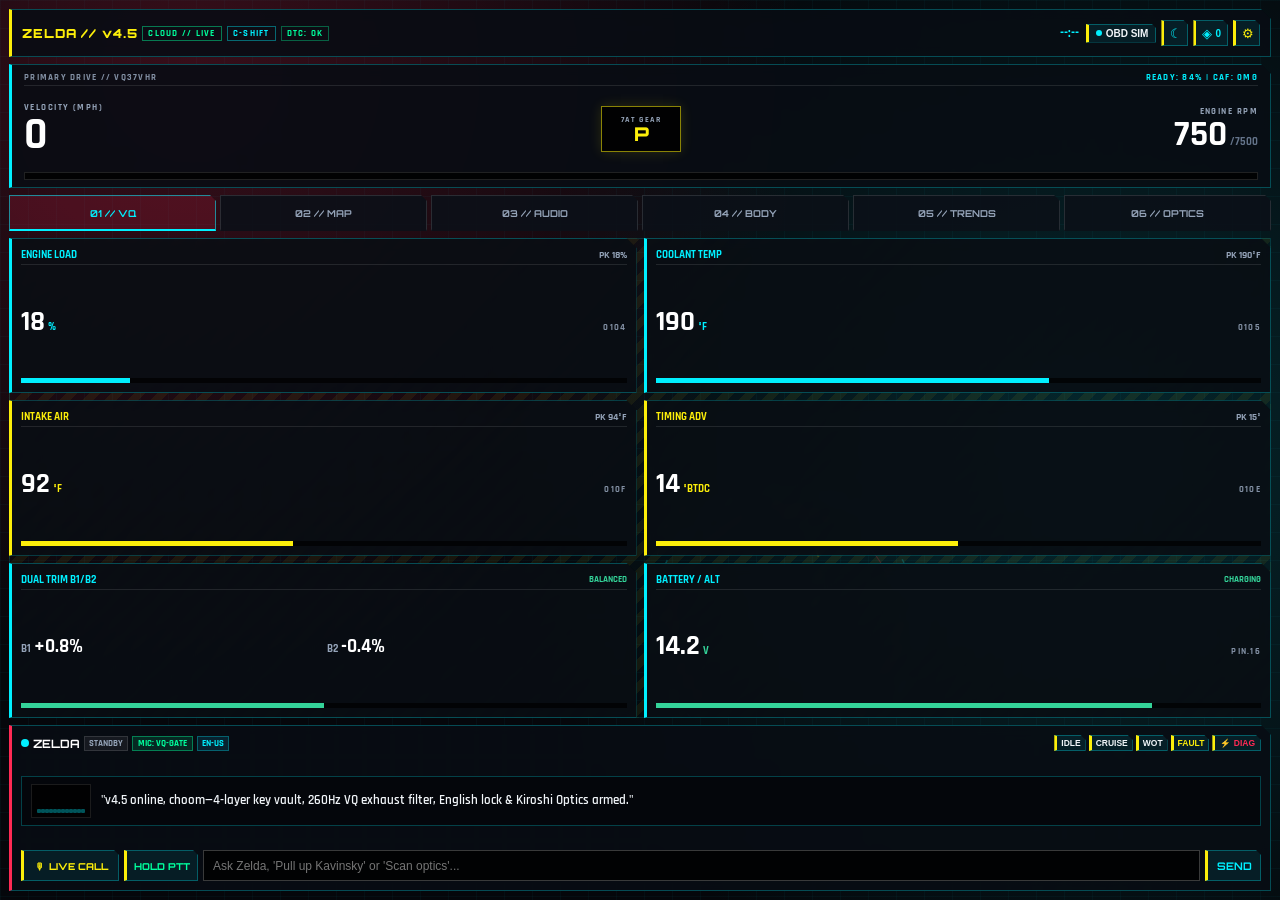
==== commit 9e3a07f8: "Update index.html" ====
--- a/index.html
+++ b/index.html
@@ -1777,32 +1777,72 @@
       }
     },
 
-    mountOrLoadVideo(videoId) {
-      state.ytVideoId = videoId;
-      if (!window.YT || !window.YT.Player) {
-        document.getElementById('yt-api-mount').innerHTML =
-          `<iframe style="width:100%;height:100%;border:0;" src="https://www.youtube.com/embed/${videoId}?autoplay=1&playsinline=1&controls=1&rel=0" allow="autoplay; encrypted-media; picture-in-picture" allowfullscreen></iframe>`;
-        return;
-      }
-      if (this.player && typeof this.player.loadVideoById === 'function') {
-        this.player.loadVideoById({ videoId, suggestedQuality: 'medium' });
-        return;
-      }
-      this.player = new YT.Player('yt-api-mount', {
-        width: '100%',
-        height: '100%',
-        videoId: videoId,
-        playerVars: { autoplay: 1, playsinline: 1, controls: 1, rel: 0, modestbranding: 1 },
-        events: {
-          onReady: (e) => { try { e.target.playVideo(); } catch (_) {} },
-          onError: (e) => {
-            if ([100, 101, 150].includes(e.data) && this.queueIdx + 1 < this.queue.length) {
-              this.nextSearchResult(true);
+          mountOrLoadVideo(videoId) {
+        state.ytVideoId = videoId;
+        const trustedOrigin = window.location.origin.startsWith('http')
+          ? window.location.origin
+          : 'https://jjandersonehs-art.github.io';
+
+        // Keep internal player >= 200px tall for YouTube IFrame API compliance while fitting 132px deck
+        const mountEl = document.getElementById('yt-api-mount');
+        if (mountEl && mountEl.parentElement) {
+          mountEl.parentElement.style.overflow = 'hidden';
+          mountEl.style.width = '151.5%';
+          mountEl.style.height = '200px';
+          mountEl.style.transform = 'scale(0.66)';
+          mountEl.style.transformOrigin = 'top left';
+        }
+
+        if (!window.YT || !window.YT.Player) {
+          if (mountEl) {
+            mountEl.innerHTML =
+              `<iframe style="width:100%;height:100%;border:0;" referrerpolicy="strict-origin-when-cross-origin" src="https://www.youtube.com/embed/${videoId}?autoplay=1&playsinline=1&controls=1&rel=0&origin=${encodeURIComponent(trustedOrigin)}" allow="autoplay; encrypted-media; picture-in-picture" allowfullscreen></iframe>`;
+          }
+          return;
+        }
+
+        if (this.player && this.playerReady && typeof this.player.loadVideoById === 'function') {
+          this.player.loadVideoById(videoId);
+          return;
+        }
+
+        if (this.player && !this.playerReady) {
+          this.pendingVideoId = videoId;
+          return;
+        }
+
+        this.playerReady = false;
+        this.player = new YT.Player('yt-api-mount', {
+          width: '100%',
+          height: '200',
+          videoId: videoId,
+          playerVars: {
+            autoplay: 1,
+            playsinline: 1,
+            controls: 1,
+            rel: 0,
+            modestbranding: 1,
+            origin: trustedOrigin
+          },
+          events: {
+            onReady: (e) => {
+              this.playerReady = true;
+              const targetVid = this.pendingVideoId || videoId;
+              this.pendingVideoId = null;
+              try {
+                if (targetVid !== videoId) e.target.loadVideoById(targetVid);
+                else e.target.playVideo();
+              } catch (_) {}
+            },
+            onError: (e) => {
+              if ([100, 101, 150, 153].includes(e.data) && this.queueIdx + 1 < this.queue.length) {
+                this.nextSearchResult(true);
+              }
             }
           }
-        }
-      });
-    },
+        });
+      },
+
 
     stopEmbed() {
       try { if (this.player?.stopVideo) this.player.stopVideo(); } catch (_) {}
@@ -3057,22 +3097,220 @@
               if (!l.startsWith('data:')) continue;
               const js = l.slice(5).trim();
               if (!js || js === '[DONE]') continue;
-              try {
-                const parts = JSON.parse(js)?.candidates?.[0]?.content?.parts || [];
-                for (const p of parts) {
-                  if (p?.text && !p.thought) {
-                    full += p.text;
-                    document.getElementById('zelda-speech').textContent = `"${full.trim()}"`;
-                  }
-                }
-              } catch (_) {}
+    // =========================================================================
+    // 6. HYBRID DISPATCHER + REAL GEMINI TOOL CALLING FOR TYPED CHAT
+    // =========================================================================
+    const zeldaTextPlayer = new Audio();
+    let textAudioToken = 0;
+
+    function stopAllTextAudio() {
+      textAudioToken++;
+      try { zeldaTextPlayer.pause(); } catch (_) {}
+    }
+
+    async function checkSilentTextCommands(promptText) {
+      if (/\b(scan optics|what do you see|look through optics|check camera)\b/i.test(promptText)) {
+        return await ZeldaOptics.snapAndAnalyze(promptText);
+      }
+
+      // Expanded fast-path: catches "pull X from YouTube", "pull up X", "play X on YouTube", "watch X"
+      const ytMatch = promptText.match(/(?:pull\s+up|pull|search\s+youtube\s+for|play|watch|put\s+on|queue\s+up)\s+(.+?)(?:\s+(?:on|in|from|off)\s+youtube(\s+music)?)?$/i);
+      if (ytMatch && (/\byoutube\b/i.test(promptText) || /^(?:pull\s+up|watch|put\s+on|queue\s+up)\b/i.test(promptText.trim()))) {
+        const cleanQuery = ytMatch[1]
+          .replace(/\s+(?:on|in|from|off)\s+youtube(?:\s+music)?$/i, '')
+          .replace(/[?.!]+$/, '')
+          .trim();
+        const appMode = /\byoutube\s+music\b/i.test(promptText) ? 'ytmusic' : (/\bopen\s+youtube\b/i.test(promptText) ? 'youtube' : null);
+        if (cleanQuery && !/^(something|a\s+video|a\s+song|music)$/i.test(cleanQuery)) {
+          return await ZeldaYouTube.searchAndPlay(cleanQuery, appMode);
+        }
+      }
+
+      const routeMatch = promptText.match(/(?:set a route to|set a navigation route to|plot a route to|route me to|directions to|navigate to|take me to|head to)\s+(.+)/i);
+      if (routeMatch) {
+        let dest = routeMatch[1].replace(/[?.!]+$/, '').trim();
+        let ext = null;
+        if (/\b(in|on|with)\s+waze\b/i.test(dest)) {
+          ext = 'waze';
+          dest = dest.replace(/\b(in|on|with)\s+waze\b/ig, '').trim();
+        } else if (/\b(in|on|with)\s+(google\s+maps|g-maps|maps)\b/i.test(dest)) {
+          ext = 'maps';
+          dest = dest.replace(/\b(in|on|with)\s+(google\s+maps|g-maps|maps)\b/ig, '').trim();
+        }
+        return await ZeldaMap.plotRouteToQuery(dest, ext);
+      }
+
+      if (/\b(clear route|cancel route|stop navigation)\b/i.test(promptText)) {
+        return ZeldaMap.clearRoute();
+      }
+      return null;
+    }
+
+    async function dispatchSmartPrompt(promptText) {
+      if (ZeldaLiveWS.sendTextTurnOverSocket(promptText)) return;
+      const fastToolResult = await checkSilentTextCommands(promptText);
+      if (fastToolResult?.analysis) return; // Already spoken by Kiroshi Optics
+      const enriched = fastToolResult ? `${promptText} [Executed Action Result: ${JSON.stringify(fastToolResult)}]` : promptText;
+      askZeldaTextMode(enriched, { displayUserText: promptText, toolsAlreadyRan: !!fastToolResult });
+    }
+
+    function sendTextToZelda() {
+      const input = document.getElementById('direct-chat-input');
+      const txt = (input.value || '').trim();
+      if (!txt) return;
+      input.value = '';
+      dispatchSmartPrompt(txt);
+    }
+
+    function pcm16Base64ToWavBlob(base64Pcm, sampleRate = 24000) {
+      const bin = atob(base64Pcm);
+      const pcmLen = bin.length - (bin.length % 2);
+      const buf = new ArrayBuffer(44 + pcmLen), view = new DataView(buf);
+      const writeStr = (off, s) => { for (let i = 0; i < s.length; i++) view.setUint8(off + i, s.charCodeAt(i)); };
+      writeStr(0, 'RIFF'); view.setUint32(4, 36 + pcmLen, true); writeStr(8, 'WAVE'); writeStr(12, 'fmt ');
+      view.setUint32(16, 16, true); view.setUint16(20, 1, true); view.setUint16(22, 1, true);
+      view.setUint32(24, sampleRate, true); view.setUint32(28, sampleRate * 2, true);
+      view.setUint16(32, 2, true); view.setUint16(34, 16, true);
+      writeStr(36, 'data'); view.setUint32(40, pcmLen, true);
+      const bytes = new Uint8Array(buf, 44);
+      for (let i = 0; i < pcmLen; i++) bytes[i] = bin.charCodeAt(i);
+
+      // 20ms smooth tail fade-out kills end-of-speech vocoder static pop
+      const totalSamples = pcmLen / 2;
+      const fadeSamples = Math.min(480, Math.floor(totalSamples / 6));
+      for (let i = 0; i < fadeSamples; i++) {
+        const byteIdx = 44 + (totalSamples - 1 - i) * 2;
+        const s = view.getInt16(byteIdx, true);
+        view.setInt16(byteIdx, Math.round(s * (i / fadeSamples)), true);
+      }
+      return new Blob([buf], { type: 'audio/wav' });
+    }
+
+    async function fetchSilentModeTts(text) {
+      const apiKey = getCleanApiKey();
+      if (!apiKey || !text) return null;
+      for (const m of ['gemini-3.8-flash-lite-tts', 'gemini-3.8-flash-tts', 'gemini-2.5-flash-preview-tts']) {
+        try {
+          const res = await fetch(`https://generativelanguage.googleapis.com/v1beta/models/${m}:generateContent?key=${encodeURIComponent(apiKey)}`, {
+            method: 'POST',
+            headers: { 'Content-Type': 'application/json' },
+            body: JSON.stringify({
+              contents: [{ role: 'user', parts: [{ text }] }],
+              generationConfig: {
+                responseModalities: ['AUDIO'],
+                speechConfig: { languageCode: 'en-US', voiceConfig: { prebuiltVoiceConfig: { voiceName: 'Kore' } } }
+              }
+            })
+          });
+          if (!res.ok) continue;
+          const inline = ((await res.json())?.candidates?.[0]?.content?.parts || []).find(p => p.inlineData?.data)?.inlineData;
+          if (!inline?.data) continue;
+          return pcm16Base64ToWavBlob(inline.data, 24000);
+        } catch (_) {}
+      }
+      return null;
+    }
+
+    async function askZeldaTextMode(promptText, opts = {}) {
+      const isSystemEvent = opts.isSystemEvent === true;
+      const toolsAlreadyRan = opts.toolsAlreadyRan === true;
+      const shownText = opts.displayUserText || promptText;
+      const apiKey = getCleanApiKey();
+      if (!apiKey) {
+        document.getElementById('zelda-speech').textContent = `⚙ [Tap Gear icon in top-right and save your Gemini API Key to the Vault, choom]`;
+        return;
+      }
+
+      stopAllTextAudio();
+      const myTok = ++textAudioToken;
+      if (!isSystemEvent) {
+        document.getElementById('zelda-speech').textContent = `⚡ [Syncing: "${shownText}"...]`;
+        conversationTurns.push({ role: 'user', text: shownText });
+        saveEngramState();
+      }
+
+      const sys = buildZeldaSystemPrompt() + '\nOutput PLAIN SPOKEN ENGLISH TEXT ONLY (1–2 crisp sentences, zero JSON or markdown).';
+      const cleanedTurns = [];
+      for (const t of [...conversationTurns.slice(-5), { role: 'user', text: promptText }]) {
+        const role = t.role === 'model' ? 'model' : 'user';
+        const txt = (t.text || '').trim();
+        if (!txt || (cleanedTurns.length === 0 && role === 'model')) continue;
+        if (cleanedTurns.length > 0 && cleanedTurns[cleanedTurns.length - 1].role === role) {
+          cleanedTurns[cleanedTurns.length - 1].parts[0].text += '\n' + txt;
+        } else {
+          cleanedTurns.push({ role, parts: [{ text: txt }] });
+        }
+      }
+
+      for (const model of ['gemini-3.8-flash', 'gemini-2.5-flash', 'gemini-3.5-flash-lite']) {
+        try {
+          const reqPayload = {
+            system_instruction: { parts: [{ text: sys }] },
+            contents: cleanedTurns,
+            generationConfig: { temperature: 0.75, maxOutputTokens: 150 }
+          };
+          if (!toolsAlreadyRan) {
+            reqPayload.tools = ZELDA_LIVE_TOOLS;
+          }
+
+          const res = await fetch(`https://generativelanguage.googleapis.com/v1beta/models/${model}:generateContent?key=${encodeURIComponent(apiKey)}`, {
+            method: 'POST',
+            headers: { 'Content-Type': 'application/json' },
+            body: JSON.stringify(reqPayload)
+          });
+          if (!res.ok) continue;
+
+          const data = await res.json();
+          if (myTok !== textAudioToken) return;
+
+          const modelContent = data?.candidates?.[0]?.content;
+          const parts = modelContent?.parts || [];
+          const fcParts = parts.filter(p => p.functionCall);
+          let finalSpoken = parts.filter(p => p.text && !p.thought).map(p => p.text).join('').trim();
+
+          // If Gemini invoked any cabin tool (YouTube, Route, Tab, Biometrics), execute it live!
+          if (fcParts.length > 0) {
+            const fnRespParts = [];
+            let fallbackSummary = '';
+            for (const p of fcParts) {
+              const fc = p.functionCall;
+              const resObj = await executeLiveToolCallAsync(fc);
+              if (resObj?.playingTitle) fallbackSummary = `Spinning up ${resObj.playingTitle} on the deck right now, choom.`;
+              else if (resObj?.destination) fallbackSummary = `Route locked to ${resObj.destination}, choom.`;
+              const fnResp = { name: fc.name, response: { result: resObj } };
+              if (fc.id) fnResp.id = fc.id;
+              fnRespParts.push({ functionResponse: fnResp });
             }
+
+            try {
+              const followRes = await fetch(`https://generativelanguage.googleapis.com/v1beta/models/${model}:generateContent?key=${encodeURIComponent(apiKey)}`, {
+                method: 'POST',
+                headers: { 'Content-Type': 'application/json' },
+                body: JSON.stringify({
+                  system_instruction: { parts: [{ text: sys }] },
+                  contents: [...cleanedTurns, modelContent, { role: 'user', parts: fnRespParts }],
+                  generationConfig: { temperature: 0.75, maxOutputTokens: 120 }
+                })
+              });
+              if (followRes.ok) {
+                const followData = await followRes.json();
+                const followTxt = (followData?.candidates?.[0]?.content?.parts || [])
+                  .filter(p => p.text && !p.thought)
+                  .map(p => p.text)
+                  .join('')
+                  .trim();
+                if (followTxt) finalSpoken = followTxt;
+              }
+            } catch (_) {}
+
+            if (!finalSpoken) finalSpoken = fallbackSummary || 'Locked in on the cyberdeck, choom.';
           }
-          const clean = full.trim();
-          if (clean) {
-            conversationTurns.push({ role: 'model', text: clean });
+
+          if (finalSpoken) {
+            document.getElementById('zelda-speech').textContent = `"${finalSpoken}"`;
+            conversationTurns.push({ role: 'model', text: finalSpoken });
             saveEngramState();
-            const wav = await fetchSilentModeTts(clean);
+            const wav = await fetchSilentModeTts(finalSpoken);
             if (wav && myTok === textAudioToken) {
               zeldaTextPlayer.src = URL.createObjectURL(wav);
               zeldaTextPlayer.play().catch(() => {});
@@ -3082,6 +3320,7 @@
         } catch (_) {}
       }
     }
+
 
     // =========================================================================
     // 7. DIAGNOSTICS + VGATE BLE + VAULT CONFIG + RENDER LOOP
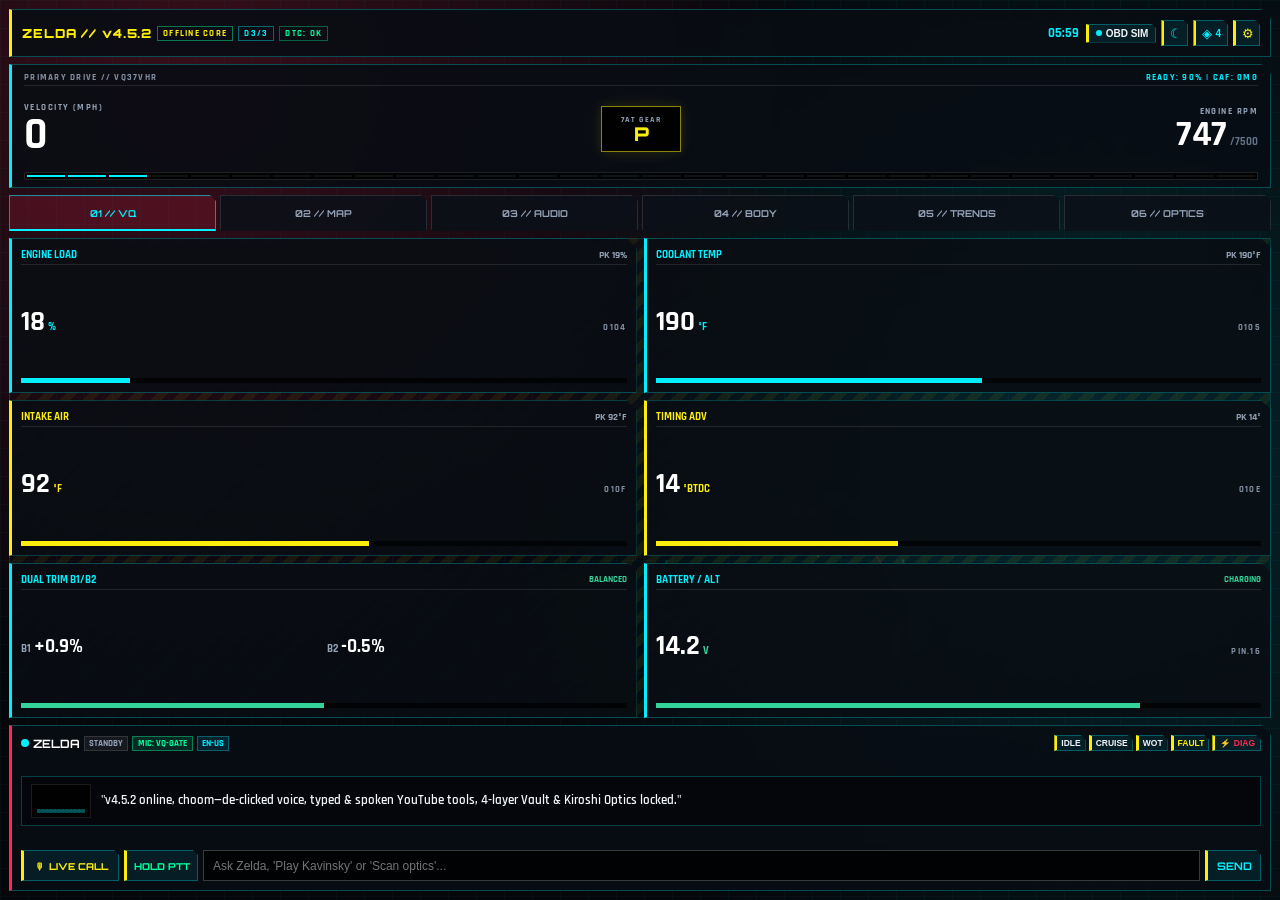
==== commit 377c33d4: "Update index.html" ====
--- a/index.html
+++ b/index.html
@@ -6,7 +6,7 @@
   <meta name="mobile-web-app-capable" content="yes" />
   <meta name="apple-mobile-web-app-capable" content="yes" />
   <meta name="theme-color" content="#05070B" />
-  <title>PROJECT ZELDA v4.5.0 // VQ ARMOR + KIROSHI OPTICS + VAULT</title>
+  <title>PROJECT ZELDA v4.5.2 // VQ ARMOR + KIROSHI OPTICS + VAULT</title>
   <script src="https://cdn.tailwindcss.com"></script>
   <link href="https://unpkg.com/maplibre-gl@4.7.1/dist/maplibre-gl.css" rel="stylesheet" />
   <script src="https://unpkg.com/maplibre-gl@4.7.1/dist/maplibre-gl.js"></script>
@@ -29,7 +29,6 @@
       --cp-border: rgba(255, 59, 31, 0.36);
     }
     * { box-sizing: border-box; user-select: none; -webkit-user-select: none; }
-
     .hidden { display: none !important; }
     .block { display: block; }
     .inline-block { display: inline-block; }
@@ -93,166 +92,88 @@
     .five-col-grid { display: grid; grid-template-columns: repeat(5, minmax(0, 1fr)); gap: 5px; }
 
     .gear-lock-box {
-      position: absolute; left: 50%; top: 50%;
-      transform: translate(-50%, -50%);
-      width: 80px; height: 46px;
-      border: 1px solid rgba(252, 238, 10, 0.55);
-      background: rgba(0, 0, 0, 0.9);
-      display: flex; flex-direction: column; align-items: center; justify-content: center;
-      z-index: 10; box-shadow: 0 0 12px rgba(252, 238, 10, 0.14);
+      position: absolute; left: 50%; top: 50%; transform: translate(-50%, -50%);
+      width: 80px; height: 46px; border: 1px solid rgba(252, 238, 10, 0.55);
+      background: rgba(0, 0, 0, 0.9); display: flex; flex-direction: column;
+      align-items: center; justify-content: center; z-index: 10; box-shadow: 0 0 12px rgba(252, 238, 10, 0.14);
     }
 
     .font-secondary { font-family: 'Orbitron', sans-serif; }
     .t-nums { font-variant-numeric: tabular-nums; font-feature-settings: "tnum" 1; }
 
     .cp-box {
-      position: relative;
-      background: var(--cp-panel);
-      border: 1px solid var(--cp-border);
+      position: relative; background: var(--cp-panel); border: 1px solid var(--cp-border);
       border-left: 3px solid var(--cp-cyan);
       clip-path: polygon(0 0, calc(100% - 10px) 0, 100% 10px, 100% 100%, 0 100%);
-      backdrop-filter: blur(6px);
-      overflow: hidden;
+      backdrop-filter: blur(6px); overflow: hidden;
     }
     .cp-box-yellow { border-left-color: var(--cp-yellow); }
     .cp-box-red { border-left-color: var(--cp-red); }
-
-    .cp-tag {
-      font-size: 9px;
-      letter-spacing: 0.14em;
-      color: rgba(148, 163, 184, 0.88);
-      font-weight: 700;
-      text-transform: uppercase;
-    }
+    .cp-tag { font-size: 9px; letter-spacing: 0.14em; color: rgba(148, 163, 184, 0.88); font-weight: 700; text-transform: uppercase; }
 
     .cp-btn {
-      position: relative;
-      background: rgba(0, 240, 255, 0.08);
-      border: 1px solid rgba(0, 240, 255, 0.3);
-      border-left: 3px solid var(--cp-yellow);
-      color: #F1F5F9;
+      position: relative; background: rgba(0, 240, 255, 0.08); border: 1px solid rgba(0, 240, 255, 0.3);
+      border-left: 3px solid var(--cp-yellow); color: #F1F5F9;
       clip-path: polygon(0 0, calc(100% - 5px) 0, 100% 5px, 100% 100%, 0 100%);
-      transition: background 0.12s ease, border-color 0.12s ease;
-      cursor: pointer;
-      touch-action: manipulation;
+      transition: background 0.12s ease, border-color 0.12s ease; cursor: pointer; touch-action: manipulation;
     }
     .cp-btn:active { background: rgba(252, 238, 10, 0.25); border-color: var(--cp-yellow); }
     .cp-btn.mic-active {
-      background: rgba(0, 255, 157, 0.22);
-      border-color: var(--cp-green);
-      border-left-color: var(--cp-green);
-      color: var(--cp-green) !important;
-      box-shadow: 0 0 12px rgba(0, 255, 157, 0.25);
+      background: rgba(0, 255, 157, 0.22); border-color: var(--cp-green); border-left-color: var(--cp-green);
+      color: var(--cp-green) !important; box-shadow: 0 0 12px rgba(0, 255, 157, 0.25);
     }
     .cp-btn.ptt-transmitting {
-      background: rgba(255, 42, 84, 0.32);
-      border-color: var(--cp-yellow);
-      border-left-color: var(--cp-yellow);
-      color: var(--cp-yellow) !important;
-      box-shadow: 0 0 16px rgba(252, 238, 10, 0.4);
+      background: rgba(255, 42, 84, 0.32); border-color: var(--cp-yellow); border-left-color: var(--cp-yellow);
+      color: var(--cp-yellow) !important; box-shadow: 0 0 16px rgba(252, 238, 10, 0.4);
     }
 
     .cp-tab {
-      background: rgba(12, 16, 24, 0.9);
-      border: 1px solid rgba(255, 255, 255, 0.12);
-      border-bottom: 2px solid transparent;
-      color: #94A3B8;
+      background: rgba(12, 16, 24, 0.9); border: 1px solid rgba(255, 255, 255, 0.12);
+      border-bottom: 2px solid transparent; color: #94A3B8;
       clip-path: polygon(0 0, calc(100% - 6px) 0, 100% 6px, 100% 100%, 0 100%);
-      cursor: pointer;
-      padding: 0 2px;
+      cursor: pointer; padding: 0 2px;
     }
     .cp-tab.active {
-      background: rgba(255, 42, 84, 0.16);
-      border-color: rgba(0, 240, 255, 0.55);
-      border-bottom: 2px solid var(--cp-cyan);
-      color: var(--cp-cyan);
-    }
-
-    .alert-state {
-      border-color: var(--cp-red) !important;
-      border-left-color: var(--cp-red) !important;
-      box-shadow: inset 0 0 18px rgba(255, 42, 84, 0.34);
-    }
-
-    .holocall-module {
-      border: 1px solid rgba(0, 240, 255, 0.25);
-      background: rgba(4, 6, 10, 0.9);
-      transition: border-color 0.15s ease, box-shadow 0.15s ease;
-    }
+      background: rgba(255, 42, 84, 0.16); border-color: rgba(0, 240, 255, 0.55);
+      border-bottom: 2px solid var(--cp-cyan); color: var(--cp-cyan);
+    }
+
+    .alert-state { border-color: var(--cp-red) !important; border-left-color: var(--cp-red) !important; box-shadow: inset 0 0 18px rgba(255, 42, 84, 0.34); }
+    .holocall-module { border: 1px solid rgba(0, 240, 255, 0.25); background: rgba(4, 6, 10, 0.9); transition: border-color 0.15s ease, box-shadow 0.15s ease; }
     .holocall-module.speaking { border-color: var(--cp-yellow); box-shadow: inset 0 0 14px rgba(252, 238, 10, 0.24); }
     .holocall-module.listening { border-color: var(--cp-green); box-shadow: inset 0 0 16px rgba(0, 255, 157, 0.28); }
-    .eq-bar {
-      width: 3.5px; height: 14%;
-      background: rgba(0, 240, 255, 0.35);
-      border-radius: 1px;
-      transition: height 0.05s linear, background-color 0.08s ease;
-    }
-
-    #zelda-map-stage {
-      position: relative;
-      flex: 1 1 0%;
-      width: 100%;
-      min-height: 0;
-      background: radial-gradient(circle at 50% 50%, #0A1926 0%, #04080F 100%);
-      overflow: hidden;
-    }
+    .eq-bar { width: 3.5px; height: 14%; background: rgba(0, 240, 255, 0.35); border-radius: 1px; transition: height 0.05s linear, background-color 0.08s ease; }
+
+    #zelda-map-stage { position: relative; flex: 1 1 0%; width: 100%; min-height: 0; background: radial-gradient(circle at 50% 50%, #0A1926 0%, #04080F 100%); overflow: hidden; }
     #zelda-gl-map { position: absolute; inset: 0; width: 100%; height: 100%; }
     .cp2077-scanlines {
       position: absolute; inset: 0; pointer-events: none;
-      background:
-        repeating-linear-gradient(0deg, rgba(0, 240, 255, 0.03) 0px, rgba(0, 240, 255, 0.03) 1px, transparent 1px, transparent 3px),
+      background: repeating-linear-gradient(0deg, rgba(0, 240, 255, 0.03) 0px, rgba(0, 240, 255, 0.03) 1px, transparent 1px, transparent 3px),
         radial-gradient(circle at 50% 50%, transparent 58%, rgba(255, 42, 84, 0.18) 100%);
       z-index: 5;
     }
     .kiroshi-reticle {
-      position: absolute; top: 50%; left: 50%; width: 130px; height: 90px;
-      transform: translate(-50%, -50%);
-      border: 1px dashed rgba(0, 240, 255, 0.55);
-      box-shadow: inset 0 0 18px rgba(0, 240, 255, 0.14);
-      pointer-events: none; z-index: 6;
-    }
-    .kiroshi-reticle::before, .kiroshi-reticle::after {
-      content: ''; position: absolute; width: 14px; height: 14px; border-color: var(--cp-yellow); border-style: solid;
-    }
+      position: absolute; top: 50%; left: 50%; width: 130px; height: 90px; transform: translate(-50%, -50%);
+      border: 1px dashed rgba(0, 240, 255, 0.55); box-shadow: inset 0 0 18px rgba(0, 240, 255, 0.14); pointer-events: none; z-index: 6;
+    }
+    .kiroshi-reticle::before, .kiroshi-reticle::after { content: ''; position: absolute; width: 14px; height: 14px; border-color: var(--cp-yellow); border-style: solid; }
     .kiroshi-reticle::before { top: -2px; left: -2px; border-width: 2px 0 0 2px; }
     .kiroshi-reticle::after { bottom: -2px; right: -2px; border-width: 0 2px 2px 0; }
 
     .cp-quest-pin {
-      width: 16px; height: 16px;
-      background: rgba(252, 238, 10, 0.85); border: 2px solid #05070B;
-      transform: rotate(45deg); box-shadow: 0 0 10px rgba(252, 238, 10, 0.75);
-      display: flex; align-items: center; justify-content: center;
-    }
-    .cp-quest-pin::after {
-      content: '!'; transform: rotate(-45deg);
-      color: #000; font-weight: 900; font-size: 10px; font-family: 'Orbitron', sans-serif;
-    }
+      width: 16px; height: 16px; background: rgba(252, 238, 10, 0.85); border: 2px solid #05070B;
+      transform: rotate(45deg); box-shadow: 0 0 10px rgba(252, 238, 10, 0.75); display: flex; align-items: center; justify-content: center;
+    }
+    .cp-quest-pin::after { content: '!'; transform: rotate(-45deg); color: #000; font-weight: 900; font-size: 10px; font-family: 'Orbitron', sans-serif; }
     .cp-dest-pin {
-      width: 24px; height: 24px;
-      background: #FCEE0A; border: 2px solid #FF2A54;
-      transform: rotate(45deg);
-      box-shadow: 0 0 20px #FCEE0A, 0 0 32px #FF2A54;
-      display: flex; align-items: center; justify-content: center;
+      width: 24px; height: 24px; background: #FCEE0A; border: 2px solid #FF2A54; transform: rotate(45deg);
+      box-shadow: 0 0 20px #FCEE0A, 0 0 32px #FF2A54; display: flex; align-items: center; justify-content: center;
       animation: pulseDest 1.4s ease-in-out infinite;
     }
-    .cp-dest-pin::after {
-      content: '◈'; transform: rotate(-45deg);
-      color: #05070B; font-weight: 900; font-size: 12px;
-    }
-    @keyframes pulseDest {
-      0%, 100% { box-shadow: 0 0 14px #FCEE0A, 0 0 24px #FF2A54; }
-      50% { box-shadow: 0 0 26px #FCEE0A, 0 0 42px #00F0FF; }
-    }
-    .cp-player-chevron {
-      width: 22px; height: 22px; border-radius: 999px;
-      background: rgba(0, 240, 255, 0.22); border: 2px solid #00F0FF;
-      box-shadow: 0 0 16px #00F0FF;
-      display: flex; align-items: center; justify-content: center;
-    }
-    .cp-player-chevron-inner {
-      width: 0; height: 0;
-      border-left: 5px solid transparent; border-right: 5px solid transparent; border-bottom: 10px solid #FFFFFF;
-    }
+    .cp-dest-pin::after { content: '◈'; transform: rotate(-45deg); color: #05070B; font-weight: 900; font-size: 12px; }
+    @keyframes pulseDest { 0%, 100% { box-shadow: 0 0 14px #FCEE0A, 0 0 24px #FF2A54; } 50% { box-shadow: 0 0 26px #FCEE0A, 0 0 42px #00F0FF; } }
+    .cp-player-chevron { width: 22px; height: 22px; border-radius: 999px; background: rgba(0, 240, 255, 0.22); border: 2px solid #00F0FF; box-shadow: 0 0 16px #00F0FF; display: flex; align-items: center; justify-content: center; }
+    .cp-player-chevron-inner { width: 0; height: 0; border-left: 5px solid transparent; border-right: 5px solid transparent; border-bottom: 10px solid #FFFFFF; }
 
     @keyframes spinSlow { from { transform: translate(-50%, -50%) rotate(0deg); } to { transform: translate(-50%, -50%) rotate(360deg); } }
     @keyframes spinReverse { from { transform: translate(-50%, -50%) rotate(360deg); } to { transform: translate(-50%, -50%) rotate(0deg); } }
@@ -260,1530 +181,1429 @@
     .bt-disc.playing { animation: discSpin 9s linear infinite; }
     .reticle-outer { position: absolute; top: 50%; left: 50%; width: 290px; height: 290px; animation: spinSlow 36s linear infinite; pointer-events: none; opacity: 0.2; }
     .reticle-inner { position: absolute; top: 50%; left: 50%; width: 195px; height: 195px; animation: spinReverse 22s linear infinite; pointer-events: none; opacity: 0.24; }
-    .hazard-stripe {
-      background: repeating-linear-gradient(-45deg, rgba(252, 238, 10, 0.06), rgba(252, 238, 10, 0.06) 8px, transparent 8px, transparent 16px);
-    }
+    .hazard-stripe { background: repeating-linear-gradient(-45deg, rgba(252, 238, 10, 0.06), rgba(252, 238, 10, 0.06) 8px, transparent 8px, transparent 16px); }
   </style>
 </head>
 <body class="cockpit-shell">
 
-<!-- ROW 1: HEADER BAR -->
-<header class="cp-box cp-box-yellow flex items-center justify-between" style="padding: 0 10px;">
-  <div class="flex items-center" style="gap: 5px;">
-    <span class="font-secondary" style="color: var(--cp-yellow); font-size: 12.5px; font-weight: 900; letter-spacing: 0.07em;">ZELDA // v4.5</span>
-    <span id="net-mode-badge" onclick="probeCloudConnectivity()" class="cp-tag cursor-pointer" style="color: var(--cp-green); border: 1px solid rgba(0,255,157,0.45); padding: 1px 5px;">CLOUD // LIVE</span>
-    <span id="shift-pill" onclick="switchDeckTab('BIO')" class="cp-tag cursor-pointer" style="color: var(--cp-cyan); border: 1px solid rgba(0,240,255,0.4); padding: 1px 5px;">C-SHIFT</span>
-    <span id="dtc-badge" onclick="runFullAiDiagnostics()" class="cp-tag cursor-pointer" style="color: var(--cp-green); border: 1px solid rgba(0,255,157,0.35); padding: 1px 5px;">DTC: OK</span>
-  </div>
-
-  <div class="flex items-center" style="gap: 5px;">
-    <span id="clock-display" class="t-nums" style="color: var(--cp-cyan); font-size: 13px; font-weight: 700; margin-right: 2px;">--:--</span>
-    <button onclick="connectVgateBle()" class="cp-btn flex items-center" style="padding: 3px 7px; font-size: 10px; font-weight: 700; gap: 4px;">
-      <span id="ble-dot" style="width: 6px; height: 6px; border-radius: 999px; background: var(--cp-cyan); display: inline-block;"></span>
-      <span id="ble-status-label" class="t-nums">OBD SIM</span>
-    </button>
-    <button onclick="document.body.classList.toggle('night-run')" class="cp-btn flex items-center justify-center" style="width: 27px; height: 26px; color: var(--cp-cyan);" title="Night Mode">☾</button>
-    <button onclick="toggleMemoryModal()" class="cp-btn flex items-center justify-center" style="height: 26px; padding: 0 6px; color: var(--cp-cyan); gap: 3px;" title="Zelda Autonomous Engrams">
-      <span>◈</span>
-      <span id="mem-count-badge" class="t-nums" style="font-size: 10px; font-weight: 700;">0</span>
-    </button>
-    <button onclick="toggleConfigModal()" class="cp-btn flex items-center justify-center" style="width: 27px; height: 26px; color: var(--cp-yellow);" title="Settings & Vault">⚙</button>
-  </div>
-</header>
-
-<!-- ROW 2: HERO SPEED & TACHOMETER DECK -->
-<section class="cp-box flex flex-col justify-between relative" style="padding: 7px 12px;">
-  <div class="flex justify-between items-center" style="border-bottom: 1px solid rgba(255,255,255,0.1); padding-bottom: 2px;">
-    <span class="cp-tag">PRIMARY DRIVE // VQ37VHR</span>
-    <span id="no-data-badge" class="hidden" style="font-size: 10px; font-weight: 700; color: var(--cp-red);">! LINK LOST</span>
-    <span id="polling-stats" class="t-nums cp-tag" style="color: var(--cp-cyan);">READY: <span id="hdr-readiness">84%</span> | CAF: <span id="hdr-caffeine">0mg</span></span>
-  </div>
-
-  <div class="relative flex items-center justify-between" style="height: 54px;">
-    <div style="width: 38%;">
-      <div style="font-size: 9px; font-weight: 700; letter-spacing: 0.16em; color: #94A3B8;">VELOCITY (MPH)</div>
-      <span id="val-speed" class="t-nums block" style="font-size: 44px; font-weight: 800; line-height: 1; color: #FFF;">0</span>
+  <!-- ROW 1: HEADER BAR -->
+  <header class="cp-box cp-box-yellow flex items-center justify-between" style="padding: 0 10px;">
+    <div class="flex items-center" style="gap: 5px;">
+      <span class="font-secondary" style="color: var(--cp-yellow); font-size: 12.5px; font-weight: 900; letter-spacing: 0.07em;">ZELDA // v4.5.2</span>
+      <span id="net-mode-badge" onclick="probeCloudConnectivity()" class="cp-tag cursor-pointer" style="color: var(--cp-green); border: 1px solid rgba(0,255,157,0.45); padding: 1px 5px;">CLOUD // LIVE</span>
+      <span id="shift-pill" onclick="switchDeckTab('BIO')" class="cp-tag cursor-pointer" style="color: var(--cp-cyan); border: 1px solid rgba(0,240,255,0.4); padding: 1px 5px;">C-SHIFT</span>
+      <span id="dtc-badge" onclick="runFullAiDiagnostics()" class="cp-tag cursor-pointer" style="color: var(--cp-green); border: 1px solid rgba(0,255,157,0.35); padding: 1px 5px;">DTC: OK</span>
     </div>
 
-    <div class="gear-lock-box">
-      <span style="font-size: 8px; font-weight: 700; letter-spacing: 0.18em; color: #94A3B8;">7AT GEAR</span>
-      <span id="val-gear" class="font-secondary" style="color: var(--cp-yellow); font-size: 19px; font-weight: 900; line-height: 1;">P</span>
+    <div class="flex items-center" style="gap: 5px;">
+      <span id="clock-display" class="t-nums" style="color: var(--cp-cyan); font-size: 13px; font-weight: 700; margin-right: 2px;">--:--</span>
+      <button onclick="connectVgateBle()" class="cp-btn flex items-center" style="padding: 3px 7px; font-size: 10px; font-weight: 700; gap: 4px;">
+        <span id="ble-dot" style="width: 6px; height: 6px; border-radius: 999px; background: var(--cp-cyan); display: inline-block;"></span>
+        <span id="ble-status-label" class="t-nums">OBD SIM</span>
+      </button>
+      <button onclick="document.body.classList.toggle('night-run')" class="cp-btn flex items-center justify-center" style="width: 27px; height: 26px; color: var(--cp-cyan);" title="Night Mode">☾</button>
+      <button onclick="toggleMemoryModal()" class="cp-btn flex items-center justify-center" style="height: 26px; padding: 0 6px; color: var(--cp-cyan); gap: 3px;" title="Zelda Autonomous Engrams">
+        <span>◈</span>
+        <span id="mem-count-badge" class="t-nums" style="font-size: 10px; font-weight: 700;">0</span>
+      </button>
+      <button onclick="toggleConfigModal()" class="cp-btn flex items-center justify-center" style="width: 27px; height: 26px; color: var(--cp-yellow);" title="Settings & Vault">⚙</button>
     </div>
-
-    <div class="text-right" style="width: 38%;">
-      <div style="font-size: 9px; font-weight: 700; letter-spacing: 0.16em; color: #94A3B8;">ENGINE RPM</div>
-      <div class="flex items-baseline justify-end" style="gap: 3px;">
-        <span id="val-rpm" class="t-nums inline-block text-right" style="font-size: 36px; font-weight: 800; width: 88px; line-height: 1; color: #FFF;">750</span>
-        <span class="t-nums" style="color: #64748B; font-size: 11px; font-weight: 700;">/7500</span>
+  </header>
+
+  <!-- ROW 2: HERO SPEED & TACHOMETER DECK -->
+  <section class="cp-box flex flex-col justify-between relative" style="padding: 7px 12px;">
+    <div class="flex justify-between items-center" style="border-bottom: 1px solid rgba(255,255,255,0.1); padding-bottom: 2px;">
+      <span class="cp-tag">PRIMARY DRIVE // VQ37VHR</span>
+      <span id="no-data-badge" class="hidden" style="font-size: 10px; font-weight: 700; color: var(--cp-red);">! LINK LOST</span>
+      <span id="polling-stats" class="t-nums cp-tag" style="color: var(--cp-cyan);">READY: <span id="hdr-readiness">84%</span> | CAF: <span id="hdr-caffeine">0mg</span></span>
+    </div>
+
+    <div class="relative flex items-center justify-between" style="height: 54px;">
+      <div style="width: 38%;">
+        <div style="font-size: 9px; font-weight: 700; letter-spacing: 0.16em; color: #94A3B8;">VELOCITY (MPH)</div>
+        <span id="val-speed" class="t-nums block" style="font-size: 44px; font-weight: 800; line-height: 1; color: #FFF;">0</span>
+      </div>
+
+      <div class="gear-lock-box">
+        <span style="font-size: 8px; font-weight: 700; letter-spacing: 0.18em; color: #94A3B8;">7AT GEAR</span>
+        <span id="val-gear" class="font-secondary" style="color: var(--cp-yellow); font-size: 19px; font-weight: 900; line-height: 1;">P</span>
+      </div>
+
+      <div class="text-right" style="width: 38%;">
+        <div style="font-size: 9px; font-weight: 700; letter-spacing: 0.16em; color: #94A3B8;">ENGINE RPM</div>
+        <div class="flex items-baseline justify-end" style="gap: 3px;">
+          <span id="val-rpm" class="t-nums inline-block text-right" style="font-size: 36px; font-weight: 800; width: 88px; line-height: 1; color: #FFF;">750</span>
+          <span class="t-nums" style="color: #64748B; font-size: 11px; font-weight: 700;">/7500</span>
+        </div>
+      </div>
+    </div>
+
+    <div id="tach-bar" class="grid" style="grid-template-columns: repeat(30, minmax(0, 1fr)); gap: 3px; height: 8px; background: rgba(0,0,0,0.8); padding: 2px; border: 1px solid rgba(255,255,255,0.12);"></div>
+  </section>
+
+  <!-- ROW 3: 6-TAB CYBERDECK BAR -->
+  <nav class="nav-tabs-grid">
+    <button onclick="switchDeckTab('TELEMETRY')" id="tab-TELEMETRY" class="cp-tab active font-secondary flex items-center justify-center" style="font-size: 9.5px; font-weight: 700;">01 // VQ</button>
+    <button onclick="switchDeckTab('NAV')" id="tab-NAV" class="cp-tab font-secondary flex items-center justify-center" style="font-size: 9.5px; font-weight: 700;">02 // MAP</button>
+    <button onclick="switchDeckTab('MEDIA')" id="tab-MEDIA" class="cp-tab font-secondary flex items-center justify-center" style="font-size: 9.5px; font-weight: 700;">03 // AUDIO</button>
+    <button onclick="switchDeckTab('BIO')" id="tab-BIO" class="cp-tab font-secondary flex items-center justify-center" style="font-size: 9.5px; font-weight: 700;">04 // BODY</button>
+    <button onclick="switchDeckTab('TRENDS')" id="tab-TRENDS" class="cp-tab font-secondary flex items-center justify-center" style="font-size: 9.5px; font-weight: 700;">05 // TRENDS</button>
+    <button onclick="switchDeckTab('OPTICS')" id="tab-OPTICS" class="cp-tab font-secondary flex items-center justify-center" style="font-size: 9.5px; font-weight: 700;">06 // OPTICS</button>
+  </nav>
+
+  <!-- ROW 4: DYNAMIC CENTER STAGE -->
+  <main class="min-h-0 relative overflow-hidden">
+
+    <!-- VIEW 1: 6-GAUGE VQ37VHR MATRIX -->
+    <div id="view-TELEMETRY" class="h-full relative">
+      <div class="absolute inset-0 hazard-stripe pointer-events-none overflow-hidden" style="border: 1px solid rgba(0,240,255,0.15);">
+        <svg class="reticle-outer" viewBox="0 0 200 200">
+          <circle cx="100" cy="100" r="92" fill="none" stroke="#00F0FF" stroke-width="1" stroke-dasharray="18 8 4 8" />
+          <circle cx="100" cy="100" r="78" fill="none" stroke="#FF2A54" stroke-width="0.8" stroke-dasharray="40 20" />
+        </svg>
+        <svg class="reticle-inner" viewBox="0 0 200 200">
+          <circle cx="100" cy="100" r="85" fill="none" stroke="#FCEE0A" stroke-width="1.2" stroke-dasharray="10 14" />
+        </svg>
+      </div>
+
+      <div class="relative z-10 gauges-grid">
+        <div id="card-load" onclick="dispatchSmartPrompt('Check my engine load and RPM behavior right now.')" class="cp-box flex flex-col justify-between cursor-pointer" style="padding: 9px;">
+          <div class="flex justify-between items-center" style="border-bottom: 1px solid rgba(255,255,255,0.1); padding-bottom: 2px;">
+            <span style="color: var(--cp-cyan); font-size: 11px; font-weight: 700;">ENGINE LOAD</span>
+            <span id="pk-load" class="t-nums" style="color: #94A3B8; font-size: 10px; font-weight: 700;">PK 18%</span>
+          </div>
+          <div class="flex items-baseline justify-between">
+            <div><span id="val-load" class="t-nums" style="font-size: 28px; font-weight: 700; color: #FFF;">18</span><span style="color: var(--cp-cyan); font-size: 11px; font-weight: 700; margin-left: 3px;">%</span></div>
+            <span class="cp-tag">0104</span>
+          </div>
+          <div style="width: 100%; background: rgba(0,0,0,0.7); height: 5px;"><div id="bar-load" style="background: var(--cp-cyan); height: 100%; width: 18%;"></div></div>
+        </div>
+
+        <div id="card-coolant" onclick="dispatchSmartPrompt('Check my coolant temp and thermal state right now.')" class="cp-box flex flex-col justify-between cursor-pointer" style="padding: 9px;">
+          <div class="flex justify-between items-center" style="border-bottom: 1px solid rgba(255,255,255,0.1); padding-bottom: 2px;">
+            <span style="color: var(--cp-cyan); font-size: 11px; font-weight: 700;">COOLANT TEMP</span>
+            <span id="pk-coolant" class="t-nums" style="color: #94A3B8; font-size: 10px; font-weight: 700;">PK 190°F</span>
+          </div>
+          <div class="flex items-baseline justify-between">
+            <div><span id="val-coolant" class="t-nums" style="font-size: 28px; font-weight: 700; color: #FFF;">190</span><span style="color: var(--cp-cyan); font-size: 11px; font-weight: 700; margin-left: 3px;">°F</span></div>
+            <span class="cp-tag">0105</span>
+          </div>
+          <div style="width: 100%; background: rgba(0,0,0,0.7); height: 5px;"><div id="bar-coolant" style="background: var(--cp-cyan); height: 100%; width: 65%;"></div></div>
+        </div>
+
+        <div id="card-iat" onclick="dispatchSmartPrompt('Check my Z1 intake air temps for heat soak.')" class="cp-box cp-box-yellow flex flex-col justify-between cursor-pointer" style="padding: 9px;">
+          <div class="flex justify-between items-center" style="border-bottom: 1px solid rgba(255,255,255,0.1); padding-bottom: 2px;">
+            <span style="color: var(--cp-yellow); font-size: 11px; font-weight: 700;">INTAKE AIR</span>
+            <span id="pk-iat" class="t-nums" style="color: #94A3B8; font-size: 10px; font-weight: 700;">PK 94°F</span>
+          </div>
+          <div class="flex items-baseline justify-between">
+            <div><span id="val-iat" class="t-nums" style="font-size: 28px; font-weight: 700; color: #FFF;">92</span><span style="color: var(--cp-yellow); font-size: 11px; font-weight: 700; margin-left: 3px;">°F</span></div>
+            <span class="cp-tag">010F</span>
+          </div>
+          <div style="width: 100%; background: rgba(0,0,0,0.7); height: 5px;"><div id="bar-iat" style="background: var(--cp-yellow); height: 100%; width: 45%;"></div></div>
+        </div>
+
+        <div id="card-timing" onclick="dispatchSmartPrompt('Check my ignition timing advance right now.')" class="cp-box cp-box-yellow flex flex-col justify-between cursor-pointer" style="padding: 9px;">
+          <div class="flex justify-between items-center" style="border-bottom: 1px solid rgba(255,255,255,0.1); padding-bottom: 2px;">
+            <span style="color: var(--cp-yellow); font-size: 11px; font-weight: 700;">TIMING ADV</span>
+            <span id="pk-timing" class="t-nums" style="color: #94A3B8; font-size: 10px; font-weight: 700;">PK 15°</span>
+          </div>
+          <div class="flex items-baseline justify-between">
+            <div><span id="val-timing" class="t-nums" style="font-size: 28px; font-weight: 700; color: #FFF;">14</span><span style="color: var(--cp-yellow); font-size: 11px; font-weight: 700; margin-left: 3px;">°BTDC</span></div>
+            <span class="cp-tag">010E</span>
+          </div>
+          <div style="width: 100%; background: rgba(0,0,0,0.7); height: 5px;"><div id="bar-timing" style="background: var(--cp-yellow); height: 100%; width: 50%;"></div></div>
+        </div>
+
+        <div id="card-stft" onclick="dispatchSmartPrompt('Analyze my Bank 1 and Bank 2 fuel trims right now.')" class="cp-box flex flex-col justify-between cursor-pointer" style="padding: 9px;">
+          <div class="flex justify-between items-center" style="border-bottom: 1px solid rgba(255,255,255,0.1); padding-bottom: 2px;">
+            <span style="color: var(--cp-cyan); font-size: 11px; font-weight: 700;">DUAL TRIM B1/B2</span>
+            <span id="stft-status" style="color: #34D399; font-size: 9px; font-weight: 700;">BALANCED</span>
+          </div>
+          <div class="two-col-grid items-baseline">
+            <div><span style="font-size: 11px; font-weight: 700; color: #94A3B8; margin-right: 3px;">B1</span><span id="val-stft1" class="t-nums" style="font-size: 19px; font-weight: 700; color: #FFF;">+0.8%</span></div>
+            <div><span style="font-size: 11px; font-weight: 700; color: #94A3B8; margin-right: 3px;">B2</span><span id="val-stft2" class="t-nums" style="font-size: 19px; font-weight: 700; color: #FFF;">-0.4%</span></div>
+          </div>
+          <div style="width: 100%; background: rgba(0,0,0,0.7); height: 5px;"><div style="background: #34D399; height: 100%; width: 50%;"></div></div>
+        </div>
+
+        <div id="card-volt" onclick="dispatchSmartPrompt('Check my battery and alternator charging health.')" class="cp-box flex flex-col justify-between cursor-pointer" style="padding: 9px;">
+          <div class="flex justify-between items-center" style="border-bottom: 1px solid rgba(255,255,255,0.1); padding-bottom: 2px;">
+            <span style="color: var(--cp-cyan); font-size: 11px; font-weight: 700;">BATTERY / ALT</span>
+            <span id="volt-status" style="color: #34D399; font-size: 9px; font-weight: 700;">CHARGING</span>
+          </div>
+          <div class="flex items-baseline justify-between">
+            <div><span id="val-volt" class="t-nums" style="font-size: 28px; font-weight: 700; color: #FFF;">14.2</span><span style="color: #34D399; font-size: 11px; font-weight: 700; margin-left: 3px;">V</span></div>
+            <span class="cp-tag">PIN.16</span>
+          </div>
+          <div style="width: 100%; background: rgba(0,0,0,0.7); height: 5px;"><div id="bar-volt" style="background: #34D399; height: 100%; width: 82%;"></div></div>
+        </div>
+      </div>
+    </div>
+
+    <!-- VIEW 2: IN-GAME CYBERPUNK 2077 3D HOLOGRAPHIC MAP + LIVE ROUTE ENGINE -->
+    <div id="view-NAV" class="h-full hidden flex flex-col">
+      <div class="cp-box cp-box-red flex-1 relative flex flex-col justify-between h-full" style="border-color: rgba(255,42,84,0.45);">
+        <div class="flex justify-between items-center z-20" style="background: rgba(12, 6, 10, 0.92); padding: 5px 10px; border-bottom: 1px solid rgba(255, 42, 84, 0.45);">
+          <div class="flex items-center" style="gap: 8px;">
+            <span class="font-secondary" style="color: var(--cp-cyan); font-size: 10px; font-weight: 800;">32 STREET CRED</span>
+            <span style="color: var(--cp-red); font-size: 10px; font-weight: 800;">◈ NIGHT CITY // SAT-NET</span>
+          </div>
+          <span id="gps-coords" class="t-nums" style="color: var(--cp-yellow); font-size: 10px; font-weight: 700;">29.7958°N 90.8229°W | 0 MPH</span>
+        </div>
+
+        <div id="zelda-map-stage">
+          <div id="zelda-gl-map"></div>
+          <div class="cp2077-scanlines"></div>
+
+          <div class="absolute z-10" style="top: 10px; left: 10px; background: rgba(8, 6, 12, 0.85); border-left: 2px solid var(--cp-red); padding: 5px 8px; max-width: 175px;">
+            <div style="font-size: 9px; font-weight: 800; color: var(--cp-red); letter-spacing: 0.16em;">FILTER // HOLO-NAV</div>
+            <div onclick="ZeldaMap.promptDestination()" class="cursor-pointer" style="font-size: 10px; font-weight: 700; color: var(--cp-yellow); margin-top: 2px;">⊕ SET ROUTE TARGET ▸</div>
+            <div id="nc-filter-route-state" style="font-size: 9.5px; font-weight: 700; color: var(--cp-cyan);">◈ GIG BEACONS: ACTIVE</div>
+          </div>
+
+          <div class="absolute z-10 text-right pointer-events-none" style="top: 10px; right: 10px; background: rgba(8, 6, 12, 0.86); border-right: 2px solid var(--cp-yellow); padding: 5px 9px; max-width: 215px;">
+            <div id="nc-quest-title" class="truncate" style="font-size: 10px; font-weight: 800; color: var(--cp-yellow); letter-spacing: 0.1em;">NIGHT RUN // C-SHIFT</div>
+            <div id="nc-quest-sub" class="truncate" style="font-size: 10.5px; font-weight: 700; color: #F1F5F9;">Ask Zelda: "Set a route to..."</div>
+            <div id="nc-quest-step" class="truncate" style="font-size: 9.5px; font-weight: 700; color: var(--cp-cyan); margin-top: 1px;"></div>
+          </div>
+
+          <div class="absolute z-10 text-right pointer-events-none" style="bottom: 10px; right: 10px; background: rgba(8, 6, 12, 0.85); border: 1px solid rgba(255,42,84,0.4); padding: 4px 9px;">
+            <div id="nc-map-clock" class="t-nums" style="font-size: 10px; font-weight: 700; color: var(--cp-cyan);">--:--</div>
+            <div id="nc-sector-name" class="font-secondary" style="font-size: 11px; font-weight: 800; color: var(--cp-red);">LAFOURCHE // SECTOR</div>
+          </div>
+        </div>
+
+        <div class="five-col-grid z-20" style="background: rgba(8, 6, 12, 0.95); padding: 7px; border-top: 1px solid rgba(255,42,84,0.4);">
+          <button onclick="ZeldaMap.recenter()" class="cp-btn" style="padding: 5px 2px; font-size: 9.5px; color: var(--cp-cyan); font-weight: 700;">⊕ LOCK Z</button>
+          <button onclick="ZeldaMap.toggleTilt()" class="cp-btn" style="padding: 5px 2px; font-size: 9.5px; color: var(--cp-red); font-weight: 700;">◈ 3D/2D</button>
+          <button onclick="ZeldaMap.clearRoute()" class="cp-btn" style="padding: 5px 2px; font-size: 9.5px; color: #94A3B8; font-weight: 700;">✕ CLEAR</button>
+          <button onclick="openExternalNav('maps')" class="cp-btn" style="padding: 5px 2px; font-size: 9.5px; color: var(--cp-yellow); font-weight: 700;">G-MAPS</button>
+          <button onclick="openExternalNav('waze')" class="cp-btn" style="padding: 5px 2px; font-size: 9.5px; color: #FFFFFF; font-weight: 700;">WAZE</button>
+        </div>
+      </div>
+    </div>
+
+    <!-- VIEW 3: BLUETOOTH AVRCP + AI YOUTUBE VOICE/TEXT STREAM DECK -->
+    <div id="view-MEDIA" class="h-full hidden flex flex-col">
+      <div class="cp-box cp-box-yellow flex-1 flex flex-col justify-between h-full" style="padding: 10px;">
+        <div class="flex items-center justify-between" style="border-bottom: 1px solid rgba(255,255,255,0.12); padding-bottom: 5px;">
+          <div class="flex items-center" style="gap: 6px;">
+            <span style="width: 8px; height: 8px; background: var(--cp-yellow); display: inline-block;"></span>
+            <span id="media-deck-label" class="font-secondary" style="font-size: 11px; font-weight: 700; color: #FFF;">AVRCP // BLUETOOTH DECK</span>
+          </div>
+          <div class="flex items-center" style="gap: 4px;">
+            <button id="zelda-bt-perm-btn" onclick="ZeldaAudio.grantAccess()" class="cp-btn" style="padding: 2px 6px; font-size: 9px; font-weight: 700; color: var(--cp-red);">SYNC BT</button>
+            <button onclick="switchMediaSource('BT')" class="cp-btn" style="padding: 2px 6px; font-size: 9px; font-weight: 700; color: var(--cp-yellow);">BT AUDIO</button>
+            <button onclick="loadMediaChannel(0)" class="cp-btn" style="padding: 2px 6px; font-size: 9px; font-weight: 700; color: var(--cp-cyan);">SYNTH FM</button>
+            <button onclick="loadMediaChannel(2)" class="cp-btn" style="padding: 2px 6px; font-size: 9px; font-weight: 700; color: #FFFFFF;">PHONK</button>
+          </div>
+        </div>
+
+        <div id="bt-deck-panel" class="flex flex-col justify-between flex-1" style="padding: 8px 0;">
+          <div class="flex items-center" style="gap: 12px; flex: 1;">
+            <div class="relative shrink-0" style="width: 100px; height: 100px;">
+              <img id="bt-album-art" src="" alt="Album Cover" class="hidden"
+                style="width: 100px; height: 100px; object-fit: cover; border: 2px solid var(--cp-cyan); box-shadow: 0 0 16px rgba(0,240,255,0.28);" />
+              <div id="bt-disc-graphic" class="bt-disc flex items-center justify-center"
+                style="width: 100px; height: 100px; border-radius: 999px; border: 2px solid var(--cp-cyan); background: radial-gradient(circle, #05070B 24%, rgba(0,240,255,0.18) 26%, #090D16 58%, rgba(252,238,10,0.22) 60%, #05070B 100%);">
+                <div style="width: 20px; height: 20px; border-radius: 999px; border: 2px solid var(--cp-yellow); background: #000;"></div>
+              </div>
+            </div>
+
+            <div class="flex-1 overflow-hidden">
+              <div class="cp-tag" style="color: var(--cp-yellow); margin-bottom: 2px;" id="bt-state-tag">AVRCP LINK // READY</div>
+              <div id="bt-track-title" class="font-secondary truncate" style="font-size: 18px; font-weight: 800; color: #FFF;">WAITING FOR STREAM</div>
+              <div id="bt-track-artist" class="truncate uppercase" style="font-size: 12px; font-weight: 700; color: var(--cp-cyan); margin-top: 2px;">SAY OR TYPE: "PLAY KAVINSKY ON YOUTUBE"</div>
+              <div id="bt-track-album" class="truncate uppercase" style="font-size: 10px; font-weight: 600; color: #94A3B8; margin-top: 2px;"></div>
+            </div>
+          </div>
+
+          <div class="three-col-grid" style="margin-top: 6px;">
+            <button onclick="ZeldaAudio.prev()" class="cp-btn font-secondary" style="padding: 9px; font-size: 13px; font-weight: 700; color: var(--cp-cyan);">&#9664;&#9664; PREV</button>
+            <button id="bt-play-btn" onclick="ZeldaAudio.playPause()" class="cp-btn font-secondary" style="padding: 9px; font-size: 13px; font-weight: 700; color: var(--cp-yellow);">&#9654; / &#10074;&#10074; PLAY</button>
+            <button onclick="ZeldaAudio.next()" class="cp-btn font-secondary" style="padding: 9px; font-size: 13px; font-weight: 700; color: var(--cp-cyan);">NEXT &#9654;&#9664;</button>
+          </div>
+        </div>
+
+        <div id="yt-deck-panel" class="hidden flex-1" style="padding: 6px 0;">
+          <div style="display: grid; grid-template-columns: 108px 1fr; gap: 8px; height: 100%; align-items: center;">
+            <div class="relative overflow-hidden shrink-0 flex flex-col justify-between" style="width: 108px; height: 132px; border: 1px solid rgba(0,240,255,0.4); background: #000;">
+              <img id="album-art-img" src="https://images.unsplash.com/photo-1618005182384-a83a8bd57fbe?auto=format&fit=crop&w=400&q=80" alt="Stream" style="width: 100%; height: 76px; object-fit: cover;" />
+              <div style="background: rgba(5,7,11,0.96); padding: 4px; border-top: 1px solid rgba(255,255,255,0.12); flex: 1; display: flex; flex-direction: column; justify-content: space-between;">
+                <div>
+                  <div id="album-title" class="font-secondary truncate" style="font-size: 8.5px; font-weight: 700; color: var(--cp-yellow);">NIGHT CITY FM</div>
+                  <div id="album-artist" class="truncate" style="font-size: 8px; color: #CBD5E1;">SYNTHWAVE LIVE</div>
+                </div>
+                <div class="flex" style="gap: 3px;">
+                  <button onclick="ZeldaYouTube.nextSearchResult()" class="cp-btn flex-1" style="font-size: 8px; font-weight: 700; padding: 2px 0; color: var(--cp-cyan);" title="Try next search result">ALT ▸</button>
+                  <button onclick="ZeldaYouTube.openCurrentInApp('youtube')" class="cp-btn flex-1" style="font-size: 8px; font-weight: 700; padding: 2px 0; color: var(--cp-red);" title="Open full YouTube app">APP ↗</button>
+                </div>
+              </div>
+            </div>
+            <div style="height: 132px; width: 100%; background: #000; border: 1px solid rgba(0,240,255,0.3); overflow: hidden; position: relative;">
+              <div id="yt-api-mount" style="width: 100%; height: 100%;"></div>
+            </div>
+          </div>
+        </div>
+
+        <div class="four-col-grid" style="padding-top: 5px; border-top: 1px solid rgba(255,255,255,0.12);">
+          <button onclick="ZeldaYouTube.promptSearch()" class="cp-btn font-secondary" style="padding: 5px 2px; font-size: 9.5px; font-weight: 700; color: var(--cp-green);">⌕ YT SEARCH</button>
+          <button onclick="promptCustomMedia()" class="cp-btn font-secondary" style="padding: 5px 2px; font-size: 9.5px; font-weight: 700; color: var(--cp-yellow);">⊕ YT URL</button>
+          <button onclick="ZeldaYouTube.openCurrentInApp('ytmusic')" class="cp-btn font-secondary" style="padding: 5px 2px; font-size: 9.5px; font-weight: 700; color: var(--cp-cyan);">► YT MUSIC</button>
+          <button onclick="openCarSystemSettings()" class="cp-btn font-secondary" style="padding: 5px 2px; font-size: 9.5px; font-weight: 700; color: #FFFFFF;">⊞ CAR OS</button>
+        </div>
+      </div>
+    </div>
+
+    <!-- VIEW 4: CHRONOHUME BIOMETRICS & C-SHIFT TELEMETRY -->
+    <div id="view-BIO" class="h-full hidden flex flex-col">
+      <div class="cp-box flex-1 flex flex-col justify-between h-full" style="padding: 10px; gap: 7px;">
+        <div style="background: rgba(0,0,0,0.75); border: 1px solid rgba(0,240,255,0.3); border-left: 3px solid var(--cp-yellow); padding: 7px 10px;" class="flex justify-between items-center">
+          <div>
+            <div class="cp-tag" style="color: var(--cp-yellow);" id="bio-source-tag">CHRONOHUME // 28-DAY C-SHIFT ENGINE</div>
+            <div id="bio-shift-headline" class="font-secondary" style="font-size: 14px; font-weight: 800; color: #FFF; margin-top: 1px;">NIGHT 2 OF 3 (16:00–04:00)</div>
+            <div id="bio-shift-next" style="font-size: 11px; color: var(--cp-cyan); font-weight: 600;">Next Block: 3 OFF starting Fri Nov 13</div>
+          </div>
+          <button onclick="dispatchSmartPrompt('Analyze my current C-Shift fatigue, active caffeine, and body readiness right now.')" class="cp-btn font-secondary" style="padding: 6px 9px; font-size: 10px; font-weight: 700; color: var(--cp-yellow);">⚡ BIO CHECK</button>
+        </div>
+
+        <div class="two-col-grid flex-1">
+          <div onclick="promptBioUpdate('sleep')" class="cp-box flex flex-col justify-between cursor-pointer" style="padding: 8px;">
+            <div class="flex justify-between"><span style="color: var(--cp-cyan); font-size: 11px; font-weight: 700;">SLEEP (LAST 24H)</span><span class="cp-tag">TAP / HC</span></div>
+            <div><span id="bio-val-sleep" class="t-nums" style="font-size: 26px; font-weight: 800; color: #FFF;">6.8</span><span style="font-size: 11px; color: var(--cp-cyan); font-weight: 700; margin-left: 3px;">HRS</span></div>
+            <div id="bio-status-sleep" style="font-size: 10px; font-weight: 700; color: #34D399;">RECOVERY NOMINAL</div>
+          </div>
+
+          <div onclick="promptBioUpdate('hrv')" class="cp-box flex flex-col justify-between cursor-pointer" style="padding: 8px;">
+            <div class="flex justify-between"><span style="color: var(--cp-cyan); font-size: 11px; font-weight: 700;">HRV // WATCH + HUME</span><span class="cp-tag">TAP / HC</span></div>
+            <div><span id="bio-val-hrv" class="t-nums" style="font-size: 26px; font-weight: 800; color: #FFF;">58</span><span style="font-size: 11px; color: var(--cp-cyan); font-weight: 700; margin-left: 3px;">MS</span></div>
+            <div id="bio-status-hrv" style="font-size: 10px; font-weight: 700; color: #34D399;">AUTONOMIC BALANCED</div>
+          </div>
+
+          <div onclick="promptBioUpdate('rhr')" class="cp-box cp-box-yellow flex flex-col justify-between cursor-pointer" style="padding: 8px;">
+            <div class="flex justify-between"><span style="color: var(--cp-yellow); font-size: 11px; font-weight: 700;">RESTING / LIVE HR</span><span class="cp-tag">TAP / HC</span></div>
+            <div><span id="bio-val-rhr" class="t-nums" style="font-size: 26px; font-weight: 800; color: #FFF;">61</span><span style="font-size: 11px; color: var(--cp-yellow); font-weight: 700; margin-left: 3px;">BPM</span></div>
+            <div id="bio-status-rhr" style="font-size: 10px; font-weight: 700; color: #94A3B8;">BASELINE STEADY</div>
+          </div>
+
+          <div class="cp-box cp-box-red flex flex-col justify-between" style="padding: 8px;">
+            <div class="flex justify-between"><span style="color: var(--cp-red); font-size: 11px; font-weight: 700;">ACTIVE CAFFEINE</span><span class="cp-tag">T½ = 5.0H</span></div>
+            <div><span id="bio-val-caf" class="t-nums" style="font-size: 26px; font-weight: 800; color: #FFF;">0</span><span style="font-size: 11px; color: var(--cp-yellow); font-weight: 700; margin-left: 3px;">MG ACTIVE</span></div>
+            <div id="bio-status-caf" style="font-size: 10px; font-weight: 700; color: #34D399;">CLEAR FOR DAY SLEEP</div>
+          </div>
+        </div>
+
+        <div class="four-col-grid">
+          <button onclick="logCaffeineDose(100)" class="cp-btn font-secondary" style="padding: 6px; font-size: 10px; font-weight: 700; color: var(--cp-cyan);">+100MG COFFEE</button>
+          <button onclick="logCaffeineDose(200)" class="cp-btn font-secondary" style="padding: 6px; font-size: 10px; font-weight: 700; color: var(--cp-yellow);">+200MG ENERGY</button>
+          <button onclick="syncHealthConnectBridge()" class="cp-btn font-secondary" style="padding: 6px; font-size: 10px; font-weight: 700; color: var(--cp-green);">⟳ HEALTH SYNC</button>
+          <button onclick="clearCaffeineLog()" class="cp-btn font-secondary" style="padding: 6px; font-size: 10px; font-weight: 700; color: #94A3B8;">CLEAR CAF</button>
+        </div>
+      </div>
+    </div>
+
+    <!-- VIEW 5: DUAL VQ37VHR + BODY TRENDS GRAPH -->
+    <div id="view-TRENDS" class="h-full hidden flex flex-col">
+      <div class="cp-box cp-box-yellow flex-1 flex flex-col justify-between h-full" style="padding: 10px; gap: 6px;">
+        <div class="flex items-center justify-between" style="border-bottom: 1px solid rgba(255,255,255,0.12); padding-bottom: 5px;">
+          <span class="font-secondary" style="font-size: 11px; font-weight: 800; color: var(--cp-yellow);">◈ TELEMETRY & BIOMETRIC TRENDS</span>
+          <div class="flex" style="gap: 4px;">
+            <button onclick="setTrendMode('CAR')" id="trend-btn-CAR" class="cp-btn" style="padding: 2px 7px; font-size: 9px; font-weight: 700; color: var(--cp-cyan);">VQ37 ENGINE</button>
+            <button onclick="setTrendMode('BIO')" id="trend-btn-BIO" class="cp-btn" style="padding: 2px 7px; font-size: 9px; font-weight: 700; color: var(--cp-yellow);">CHRONO BODY</button>
+            <button onclick="dispatchSmartPrompt('Analyze my recent car and body telemetry trends over time and tell me if anything is drifting.')" class="cp-btn" style="padding: 2px 7px; font-size: 9px; font-weight: 700; color: var(--cp-red);">AI TREND SCAN</button>
+          </div>
+        </div>
+
+        <div class="relative flex-1 w-full" style="background: rgba(3,5,9,0.92); border: 1px solid rgba(0,240,255,0.2); min-height: 0;">
+          <canvas id="trends-canvas" style="width: 100%; height: 100%; display: block;"></canvas>
+        </div>
+
+        <div id="trends-legend" class="flex justify-between items-center" style="font-size: 10px; font-weight: 700; padding-top: 2px;">
+          <span style="color: #00F0FF;">■ COOLANT (°F)</span>
+          <span style="color: #FCEE0A;">■ INTAKE IAT (°F)</span>
+          <span style="color: #FF2A54;">■ STFT B1 (%)</span>
+          <span id="trends-count" class="t-nums" style="color: #94A3B8;">0 SAMPLES</span>
+        </div>
+      </div>
+    </div>
+
+    <!-- VIEW 6: KIROSHI OPTICS // LIVE USB UVC & AI VISION FEED -->
+    <div id="view-OPTICS" class="h-full hidden flex flex-col">
+      <div class="cp-box cp-box-red flex-1 flex flex-col justify-between h-full" style="padding: 8px; gap: 6px;">
+        <div class="flex items-center justify-between" style="border-bottom: 1px solid rgba(255,42,84,0.35); padding-bottom: 4px;">
+          <div class="flex items-center" style="gap: 6px;">
+            <span class="font-secondary" style="font-size: 10.5px; font-weight: 800; color: var(--cp-cyan);">◈ KIROSHI OPTICS // MK.4</span>
+            <span id="optics-hud-status" class="cp-tag" style="color: var(--cp-yellow);">STANDBY</span>
+          </div>
+          <span id="optics-cam-label" class="cp-tag truncate" style="max-width: 170px; color: #CBD5E1;">UVC / CAM READY</span>
+        </div>
+
+        <div class="relative flex-1 w-full overflow-hidden" style="background: #020408; border: 1px solid rgba(0,240,255,0.28); min-height: 0;">
+          <video id="optics-video" autoplay playsinline muted style="width: 100%; height: 100%; object-fit: cover; display: block;"></video>
+          <canvas id="optics-canvas" class="hidden"></canvas>
+          <div class="cp2077-scanlines"></div>
+          <div class="kiroshi-reticle"></div>
+
+          <div class="absolute z-10 pointer-events-none" style="top: 8px; left: 8px; background: rgba(5,7,11,0.82); border-left: 2px solid var(--cp-cyan); padding: 3px 7px;">
+            <div class="t-nums" style="font-size: 9.5px; font-weight: 700; color: var(--cp-cyan);">OPTICAL VECTOR // <span id="optics-rpm-tag">750 RPM</span></div>
+          </div>
+
+          <div id="optics-ai-caption" class="absolute z-10 pointer-events-none truncate" style="bottom: 6px; left: 8px; right: 8px; background: rgba(5,7,11,0.86); border: 1px solid rgba(252,238,10,0.35); padding: 3px 8px; font-size: 10.5px; font-weight: 700; color: var(--cp-yellow);">
+            Tap POWER CAM to link USB UVC dashcam or phone optics.
+          </div>
+        </div>
+
+        <div class="four-col-grid">
+          <button id="optics-pwr-btn" onclick="ZeldaOptics.toggleCamera()" class="cp-btn font-secondary" style="padding: 6px 2px; font-size: 9.5px; font-weight: 700; color: var(--cp-green);">◉ POWER CAM</button>
+          <button onclick="ZeldaOptics.cycleCamera()" class="cp-btn font-secondary" style="padding: 6px 2px; font-size: 9.5px; font-weight: 700; color: var(--cp-cyan);">⟳ CAM CYCLE</button>
+          <button id="optics-vision-btn" onclick="ZeldaOptics.toggleLiveStreamToAi()" class="cp-btn font-secondary" style="padding: 6px 2px; font-size: 9.5px; font-weight: 700; color: var(--cp-yellow);">◈ AI STREAM: OFF</button>
+          <button onclick="ZeldaOptics.snapAndAnalyze('Tell me what we are looking at through Kiroshi Optics right now.')" class="cp-btn font-secondary" style="padding: 6px 2px; font-size: 9.5px; font-weight: 700; color: var(--cp-red);">⚡ SNAP SCAN</button>
+        </div>
+      </div>
+    </div>
+
+  </main>
+
+  <!-- ROW 5: VQ-ARMORED AUDIOWORKLET HOLOCALL, PTT & DIAGNOSTICS DECK -->
+  <section class="cp-box cp-box-red flex flex-col justify-between" style="padding: 9px;">
+    <div class="flex items-center justify-between">
+      <div class="flex items-center" style="gap: 4px;">
+        <span id="voice-led" style="width: 8px; height: 8px; border-radius: 999px; background: var(--cp-cyan); display: inline-block;"></span>
+        <span class="font-secondary" style="font-size: 11.5px; font-weight: 700; color: #FFF;">ZELDA</span>
+        <span id="voice-state-badge" style="font-size: 8.5px; font-weight: 700; padding: 1px 4px; background: rgba(255,255,255,0.06); color: #94A3B8; border: 1px solid rgba(255,255,255,0.12);">STANDBY</span>
+        <span id="mic-mode-pill" onclick="ZeldaLiveWS.toggleMicMode()" class="cursor-pointer" style="font-size: 8.5px; font-weight: 800; padding: 1px 5px; background: rgba(0,255,157,0.12); color: var(--cp-green); border: 1px solid rgba(0,255,157,0.4);" title="Toggle VQ Auto-Gate vs Highway Push-to-Talk">MIC: VQ-GATE</span>
+        <span id="live-model-pill" style="font-size: 8.5px; font-weight: 700; padding: 1px 4px; background: rgba(8,51,68,0.6); color: var(--cp-cyan); border: 1px solid rgba(0,240,255,0.3);">EN-US</span>
+      </div>
+      <div class="flex items-center" style="gap: 3px;">
+        <button onclick="setSimPreset('IDLE')" class="cp-btn" style="padding: 2px 4px; font-size: 8.5px; font-weight: 700;">IDLE</button>
+        <button onclick="setSimPreset('CRUISE')" class="cp-btn" style="padding: 2px 4px; font-size: 8.5px; font-weight: 700;">CRUISE</button>
+        <button onclick="setSimPreset('WOT')" class="cp-btn" style="padding: 2px 4px; font-size: 8.5px; font-weight: 700;">WOT</button>
+        <button onclick="triggerDynamicSimFault()" class="cp-btn" style="padding: 2px 4px; font-size: 8.5px; font-weight: 700; color: var(--cp-yellow);">FAULT</button>
+        <button onclick="runFullAiDiagnostics()" class="cp-btn" style="padding: 2px 5px; font-size: 8.5px; font-weight: 700; color: var(--cp-red);">⚡ DIAG</button>
+      </div>
+    </div>
+
+    <div id="holocall-box" class="holocall-module flex items-center overflow-hidden" style="height: 50px; padding: 0 9px; gap: 10px;">
+      <div id="voice-eq" class="flex items-end justify-between shrink-0" style="width: 60px; height: 34px; background: rgba(0,0,0,0.82); border: 1px solid rgba(255,255,255,0.1); padding: 4px 5px;">
+        <div class="eq-bar"></div><div class="eq-bar"></div><div class="eq-bar"></div><div class="eq-bar"></div>
+        <div class="eq-bar"></div><div class="eq-bar"></div><div class="eq-bar"></div><div class="eq-bar"></div>
+        <div class="eq-bar"></div><div class="eq-bar"></div><div class="eq-bar"></div><div class="eq-bar"></div>
+      </div>
+
+      <p id="zelda-speech" class="flex-1" style="font-size: 13px; font-weight: 600; color: #F1F5F9; line-height: 1.24; margin: 0; display: -webkit-box; -webkit-line-clamp: 2; -webkit-box-orient: vertical; overflow: hidden;">
+        "v4.5.2 online, choom—de-clicked voice, typed & spoken YouTube tools, 4-layer Vault & Kiroshi Optics locked."
+      </p>
+    </div>
+
+    <div class="comms-input-grid">
+      <button id="talk-btn" onclick="ZeldaLiveWS.toggle()" class="cp-btn font-secondary flex items-center justify-center" style="height: 31px; font-size: 9.5px; font-weight: 800; color: var(--cp-yellow); gap: 4px;">
+        <span>🎙</span><span id="talk-btn-label">LIVE CALL</span>
+      </button>
+
+      <button id="ptt-talk-btn"
+        onpointerdown="ZeldaLiveWS.setPttHold(true, event)"
+        onpointerup="ZeldaLiveWS.setPttHold(false, event)"
+        onpointercancel="ZeldaLiveWS.setPttHold(false, event)"
+        onpointerleave="ZeldaLiveWS.setPttHold(false, event)"
+        class="cp-btn font-secondary flex items-center justify-center"
+        style="height: 31px; font-size: 9.5px; font-weight: 800; color: var(--cp-green);"
+        title="Hold to transmit voice (ignores VQ exhaust)">
+        HOLD PTT
+      </button>
+
+      <input id="direct-chat-input" type="text" placeholder="Ask Zelda, 'Play Kavinsky' or 'Scan optics'..."
+        class="select-text"
+        style="height: 31px; background: rgba(0,0,0,0.82); border: 1px solid rgba(255,255,255,0.22); padding: 0 9px; font-size: 12px; color: #FFF; outline: none;"
+        onkeydown="if(event.key==='Enter'){event.preventDefault(); sendTextToZelda();}" />
+
+      <button onclick="sendTextToZelda()" class="cp-btn font-secondary" style="height: 31px; font-size: 10.5px; font-weight: 700; color: var(--cp-cyan);">SEND</button>
+    </div>
+  </section>
+
+  <!-- MODAL 1: ZELDA AUTONOMOUS ENGRAM MEMORY BANK -->
+  <div id="memory-modal" class="fixed inset-0 z-50 hidden flex items-center justify-center" style="background: rgba(0,0,0,0.88); padding: 16px;">
+    <div class="cp-box w-full" style="max-width: 440px; padding: 16px;">
+      <div class="flex justify-between items-center" style="border-bottom: 1px solid rgba(255,255,255,0.12); padding-bottom: 8px; margin-bottom: 10px;">
+        <div>
+          <span class="font-secondary" style="font-size: 13px; font-weight: 800; color: var(--cp-cyan);">◈ AUTONOMOUS ENGRAM MEMORY</span>
+          <p style="font-size: 11px; color: #94A3B8; margin: 2px 0 0 0;">Saved live during voice calls & text chats</p>
+        </div>
+        <button onclick="toggleMemoryModal()" class="cp-btn" style="padding: 2px 8px; color: #94A3B8;">✕</button>
+      </div>
+      <div id="memory-list" class="overflow-y-auto select-text" style="max-height: 220px; margin-bottom: 10px;"></div>
+      <div class="flex" style="gap: 6px; padding-top: 8px; border-top: 1px solid rgba(255,255,255,0.12);">
+        <input id="manual-mem-input" type="text" placeholder="Pin a permanent engram..."
+          class="flex-1 select-text" style="background: #000; border: 1px solid rgba(255,255,255,0.22); padding: 8px; font-size: 12px; color: #FFF;" />
+        <button onclick="addManualMemory()" class="cp-btn font-secondary" style="padding: 0 12px; font-size: 11px; font-weight: 700; color: var(--cp-yellow);">SAVE</button>
       </div>
     </div>
   </div>
 
-  <div id="tach-bar" class="grid" style="grid-template-columns: repeat(30, minmax(0, 1fr)); gap: 3px; height: 8px; background: rgba(0,0,0,0.8); padding: 2px; border: 1px solid rgba(255,255,255,0.12);"></div>
-</section>
-
-<!-- ROW 3: 6-TAB CYBERDECK BAR (NOW WITH KIROSHI OPTICS) -->
-<nav class="nav-tabs-grid">
-  <button onclick="switchDeckTab('TELEMETRY')" id="tab-TELEMETRY" class="cp-tab active font-secondary flex items-center justify-center" style="font-size: 9.5px; font-weight: 700;">01 // VQ</button>
-  <button onclick="switchDeckTab('NAV')" id="tab-NAV" class="cp-tab font-secondary flex items-center justify-center" style="font-size: 9.5px; font-weight: 700;">02 // MAP</button>
-  <button onclick="switchDeckTab('MEDIA')" id="tab-MEDIA" class="cp-tab font-secondary flex items-center justify-center" style="font-size: 9.5px; font-weight: 700;">03 // AUDIO</button>
-  <button onclick="switchDeckTab('BIO')" id="tab-BIO" class="cp-tab font-secondary flex items-center justify-center" style="font-size: 9.5px; font-weight: 700;">04 // BODY</button>
-  <button onclick="switchDeckTab('TRENDS')" id="tab-TRENDS" class="cp-tab font-secondary flex items-center justify-center" style="font-size: 9.5px; font-weight: 700;">05 // TRENDS</button>
-  <button onclick="switchDeckTab('OPTICS')" id="tab-OPTICS" class="cp-tab font-secondary flex items-center justify-center" style="font-size: 9.5px; font-weight: 700;">06 // OPTICS</button>
-</nav>
-
-<!-- ROW 4: DYNAMIC CENTER STAGE -->
-<main class="min-h-0 relative overflow-hidden">
-
-  <!-- VIEW 1: 6-GAUGE VQ37VHR MATRIX -->
-  <div id="view-TELEMETRY" class="h-full relative">
-    <div class="absolute inset-0 hazard-stripe pointer-events-none overflow-hidden" style="border: 1px solid rgba(0,240,255,0.15);">
-      <svg class="reticle-outer" viewBox="0 0 200 200">
-        <circle cx="100" cy="100" r="92" fill="none" stroke="#00F0FF" stroke-width="1" stroke-dasharray="18 8 4 8" />
-        <circle cx="100" cy="100" r="78" fill="none" stroke="#FF2A54" stroke-width="0.8" stroke-dasharray="40 20" />
-      </svg>
-      <svg class="reticle-inner" viewBox="0 0 200 200">
-        <circle cx="100" cy="100" r="85" fill="none" stroke="#FCEE0A" stroke-width="1.2" stroke-dasharray="10 14" />
-      </svg>
-    </div>
-
-    <div class="relative z-10 gauges-grid">
-      <div id="card-load" onclick="dispatchSmartPrompt('Check my engine load and RPM behavior right now.')" class="cp-box flex flex-col justify-between cursor-pointer" style="padding: 9px;">
-        <div class="flex justify-between items-center" style="border-bottom: 1px solid rgba(255,255,255,0.1); padding-bottom: 2px;">
-          <span style="color: var(--cp-cyan); font-size: 11px; font-weight: 700;">ENGINE LOAD</span>
-          <span id="pk-load" class="t-nums" style="color: #94A3B8; font-size: 10px; font-weight: 700;">PK 18%</span>
-        </div>
-        <div class="flex items-baseline justify-between">
-          <div><span id="val-load" class="t-nums" style="font-size: 28px; font-weight: 700; color: #FFF;">18</span><span style="color: var(--cp-cyan); font-size: 11px; font-weight: 700; margin-left: 3px;">%</span></div>
-          <span class="cp-tag">0104</span>
-        </div>
-        <div style="width: 100%; background: rgba(0,0,0,0.7); height: 5px;"><div id="bar-load" style="background: var(--cp-cyan); height: 100%; width: 18%;"></div></div>
+  <!-- MODAL 2: 4-LAYER VAULT CONFIG, RIG SYNC & VQ NOISE GATE -->
+  <div id="config-modal" class="fixed inset-0 z-50 hidden flex items-center justify-center" style="background: rgba(0,0,0,0.88); padding: 14px;">
+    <div class="cp-box cp-box-yellow w-full overflow-y-auto" style="max-width: 450px; max-height: 92dvh; padding: 14px;">
+      <div class="flex justify-between items-center" style="border-bottom: 1px solid rgba(255,255,255,0.12); padding-bottom: 7px; margin-bottom: 8px;">
+        <span class="font-secondary" style="font-size: 12.5px; font-weight: 800; color: var(--cp-yellow);">⚙ KIROSHI VAULT // v4.5.2</span>
+        <button onclick="toggleConfigModal()" class="cp-btn" style="padding: 2px 8px; color: #94A3B8;">✕</button>
       </div>
 
-      <div id="card-coolant" onclick="dispatchSmartPrompt('Check my coolant temp and thermal state right now.')" class="cp-box flex flex-col justify-between cursor-pointer" style="padding: 9px;">
-        <div class="flex justify-between items-center" style="border-bottom: 1px solid rgba(255,255,255,0.1); padding-bottom: 2px;">
-          <span style="color: var(--cp-cyan); font-size: 11px; font-weight: 700;">COOLANT TEMP</span>
-          <span id="pk-coolant" class="t-nums" style="color: #94A3B8; font-size: 10px; font-weight: 700;">PK 190°F</span>
-        </div>
-        <div class="flex items-baseline justify-between">
-          <div><span id="val-coolant" class="t-nums" style="font-size: 28px; font-weight: 700; color: #FFF;">190</span><span style="color: var(--cp-cyan); font-size: 11px; font-weight: 700; margin-left: 3px;">°F</span></div>
-          <span class="cp-tag">0105</span>
-        </div>
-        <div style="width: 100%; background: rgba(0,0,0,0.7); height: 5px;"><div id="bar-coolant" style="background: var(--cp-cyan); height: 100%; width: 65%;"></div></div>
+      <div style="background: rgba(0,0,0,0.75); border: 1px solid rgba(255,255,255,0.12); padding: 7px; font-size: 10.5px; font-family: monospace; margin-bottom: 8px;">
+        <div id="vault-status-line" style="color: var(--cp-green); font-weight: 700;">VAULT: 4-LAYER PERSISTENCE ARMED</div>
+        <div id="probe-ua" class="truncate" style="color: #CBD5E1; margin-top: 2px;">OS: probing...</div>
       </div>
 
-      <div id="card-iat" onclick="dispatchSmartPrompt('Check my Z1 intake air temps for heat soak.')" class="cp-box cp-box-yellow flex flex-col justify-between cursor-pointer" style="padding: 9px;">
-        <div class="flex justify-between items-center" style="border-bottom: 1px solid rgba(255,255,255,0.1); padding-bottom: 2px;">
-          <span style="color: var(--cp-yellow); font-size: 11px; font-weight: 700;">INTAKE AIR</span>
-          <span id="pk-iat" class="t-nums" style="color: #94A3B8; font-size: 10px; font-weight: 700;">PK 94°F</span>
-        </div>
-        <div class="flex items-baseline justify-between">
-          <div><span id="val-iat" class="t-nums" style="font-size: 28px; font-weight: 700; color: #FFF;">92</span><span style="color: var(--cp-yellow); font-size: 11px; font-weight: 700; margin-left: 3px;">°F</span></div>
-          <span class="cp-tag">010F</span>
-        </div>
-        <div style="width: 100%; background: rgba(0,0,0,0.7); height: 5px;"><div id="bar-iat" style="background: var(--cp-yellow); height: 100%; width: 45%;"></div></div>
+      <div style="margin-bottom: 8px;">
+        <label class="block" style="font-weight: 700; color: var(--cp-cyan); margin-bottom: 2px; font-size: 11px;">1. Gemini API Key (AI Studio Auth Key)</label>
+        <input id="cfg-gemini-key" type="text" placeholder="AIzaSy... (Gemini Key)" class="w-full select-text" style="background: #000; border: 1px solid rgba(0,240,255,0.3); padding: 6px 8px; color: #FFF; font-size: 12px; margin-bottom: 6px;" />
+
+        <label class="block" style="font-weight: 700; color: var(--cp-yellow); margin-bottom: 2px; font-size: 11px;">2. YouTube Data API v3 Key (Cloud Console Key)</label>
+        <input id="cfg-yt-key" type="text" placeholder="AIzaSy... (Project Zelda YouTube Key)" class="w-full select-text" style="background: #000; border: 1px solid rgba(252,238,10,0.35); padding: 6px 8px; color: #FFF; font-size: 12px; margin-bottom: 6px;" />
+
+        <label class="block" style="font-weight: 700; color: #CBD5E1; margin-bottom: 2px; font-size: 11px;">3. IFTTT Webhook URL (Peacock Pointe)</label>
+        <input id="cfg-ifttt-url" type="text" placeholder="https://maker.ifttt.com/trigger/..." class="w-full select-text" style="background: #000; border: 1px solid rgba(255,255,255,0.22); padding: 6px 8px; color: #FFF; font-size: 12px; margin-bottom: 6px;" />
+
+        <label class="block" style="font-weight: 700; color: var(--cp-green); margin-bottom: 2px; font-size: 11px;">4. VQ37 Cabin Noise Gate Armor (260Hz HPF Active)</label>
+        <select id="cfg-gate-sens" class="w-full" style="background: #000; border: 1px solid rgba(0,255,157,0.35); padding: 6px 8px; color: #FFF; font-size: 12px;">
+          <option value="LOW">LIGHT GATE (Quiet Room / Parked)</option>
+          <option value="VQ_AUTO" selected>VQ37 RPM-ADAPTIVE ARMOR (Recommended)</option>
+          <option value="HEAVY">HEAVY EXHAUST / PLANT FLOOR GATE</option>
+        </select>
       </div>
 
-      <div id="card-timing" onclick="dispatchSmartPrompt('Check my ignition timing advance right now.')" class="cp-box cp-box-yellow flex flex-col justify-between cursor-pointer" style="padding: 9px;">
-        <div class="flex justify-between items-center" style="border-bottom: 1px solid rgba(255,255,255,0.1); padding-bottom: 2px;">
-          <span style="color: var(--cp-yellow); font-size: 11px; font-weight: 700;">TIMING ADV</span>
-          <span id="pk-timing" class="t-nums" style="color: #94A3B8; font-size: 10px; font-weight: 700;">PK 15°</span>
-        </div>
-        <div class="flex items-baseline justify-between">
-          <div><span id="val-timing" class="t-nums" style="font-size: 28px; font-weight: 700; color: #FFF;">14</span><span style="color: var(--cp-yellow); font-size: 11px; font-weight: 700; margin-left: 3px;">°BTDC</span></div>
-          <span class="cp-tag">010E</span>
-        </div>
-        <div style="width: 100%; background: rgba(0,0,0,0.7); height: 5px;"><div id="bar-timing" style="background: var(--cp-yellow); height: 100%; width: 50%;"></div></div>
+      <div class="two-col-grid" style="margin-bottom: 6px;">
+        <button onclick="ZeldaVault.copyRigSyncBundle()" class="cp-btn font-secondary" style="padding: 7px; font-size: 9.5px; font-weight: 700; color: var(--cp-cyan);">⎘ COPY RIG SYNC</button>
+        <button onclick="ZeldaVault.pasteRigSyncBundle()" class="cp-btn font-secondary" style="padding: 7px; font-size: 9.5px; font-weight: 700; color: var(--cp-green);">📋 PASTE RIG SYNC</button>
       </div>
 
-      <div id="card-stft" onclick="dispatchSmartPrompt('Analyze my Bank 1 and Bank 2 fuel trims right now.')" class="cp-box flex flex-col justify-between cursor-pointer" style="padding: 9px;">
-        <div class="flex justify-between items-center" style="border-bottom: 1px solid rgba(255,255,255,0.1); padding-bottom: 2px;">
-          <span style="color: var(--cp-cyan); font-size: 11px; font-weight: 700;">DUAL TRIM B1/B2</span>
-          <span id="stft-status" style="color: #34D399; font-size: 9px; font-weight: 700;">BALANCED</span>
-        </div>
-        <div class="two-col-grid items-baseline">
-          <div><span style="font-size: 11px; font-weight: 700; color: #94A3B8; margin-right: 3px;">B1</span><span id="val-stft1" class="t-nums" style="font-size: 19px; font-weight: 700; color: #FFF;">+0.8%</span></div>
-          <div><span style="font-size: 11px; font-weight: 700; color: #94A3B8; margin-right: 3px;">B2</span><span id="val-stft2" class="t-nums" style="font-size: 19px; font-weight: 700; color: #FFF;">-0.4%</span></div>
-        </div>
-        <div style="width: 100%; background: rgba(0,0,0,0.7); height: 5px;"><div style="background: #34D399; height: 100%; width: 50%;"></div></div>
+      <div class="two-col-grid" style="margin-bottom: 6px;">
+        <button onclick="setAsPrimaryCarLauncher()" class="cp-btn font-secondary" style="padding: 7px; font-size: 9.5px; font-weight: 700; color: #CBD5E1;">BOOT LAUNCHER</button>
+        <button onclick="forceOtaRefresh()" class="cp-btn font-secondary" style="padding: 7px; font-size: 9.5px; font-weight: 700; color: var(--cp-cyan);">⟳ PULL GITHUB OTA</button>
       </div>
 
-      <div id="card-volt" onclick="dispatchSmartPrompt('Check my battery and alternator charging health.')" class="cp-box flex flex-col justify-between cursor-pointer" style="padding: 9px;">
-        <div class="flex justify-between items-center" style="border-bottom: 1px solid rgba(255,255,255,0.1); padding-bottom: 2px;">
-          <span style="color: var(--cp-cyan); font-size: 11px; font-weight: 700;">BATTERY / ALT</span>
-          <span id="volt-status" style="color: #34D399; font-size: 9px; font-weight: 700;">CHARGING</span>
-        </div>
-        <div class="flex items-baseline justify-between">
-          <div><span id="val-volt" class="t-nums" style="font-size: 28px; font-weight: 700; color: #FFF;">14.2</span><span style="color: #34D399; font-size: 11px; font-weight: 700; margin-left: 3px;">V</span></div>
-          <span class="cp-tag">PIN.16</span>
-        </div>
-        <div style="width: 100%; background: rgba(0,0,0,0.7); height: 5px;"><div id="bar-volt" style="background: #34D399; height: 100%; width: 82%;"></div></div>
+      <div class="two-col-grid">
+        <button onclick="triggerHomeSync()" class="cp-btn font-secondary" style="padding: 8px; font-size: 10.5px; font-weight: 700; color: #FFFFFF;">HOME WEBHOOK</button>
+        <button onclick="saveHudConfig()" class="cp-btn font-secondary" style="padding: 8px; font-size: 10.5px; font-weight: 700; color: var(--cp-yellow);">SAVE TO VAULT</button>
       </div>
     </div>
   </div>
 
-  <!-- VIEW 2: IN-GAME CYBERPUNK 2077 3D HOLOGRAPHIC MAP + LIVE ROUTE ENGINE -->
-  <div id="view-NAV" class="h-full hidden flex flex-col">
-    <div class="cp-box cp-box-red flex-1 relative flex flex-col justify-between h-full" style="border-color: rgba(255,42,84,0.45);">
-      <div class="flex justify-between items-center z-20" style="background: rgba(12, 6, 10, 0.92); padding: 5px 10px; border-bottom: 1px solid rgba(255, 42, 84, 0.45);">
-        <div class="flex items-center" style="gap: 8px;">
-          <span class="font-secondary" style="color: var(--cp-cyan); font-size: 10px; font-weight: 800;">32 STREET CRED</span>
-          <span style="color: var(--cp-red); font-size: 10px; font-weight: 800;">◈ NIGHT CITY // SAT-NET</span>
-        </div>
-        <span id="gps-coords" class="t-nums" style="color: var(--cp-yellow); font-size: 10px; font-weight: 700;">29.7958°N 90.8229°W | 0 MPH</span>
-      </div>
-
-      <div id="zelda-map-stage">
-        <div id="zelda-gl-map"></div>
-        <div class="cp2077-scanlines"></div>
-
-        <div class="absolute z-10" style="top: 10px; left: 10px; background: rgba(8, 6, 12, 0.85); border-left: 2px solid var(--cp-red); padding: 5px 8px; max-width: 175px;">
-          <div style="font-size: 9px; font-weight: 800; color: var(--cp-red); letter-spacing: 0.16em;">FILTER // HOLO-NAV</div>
-          <div onclick="ZeldaMap.promptDestination()" class="cursor-pointer" style="font-size: 10px; font-weight: 700; color: var(--cp-yellow); margin-top: 2px;">⊕ SET ROUTE TARGET ▸</div>
-          <div id="nc-filter-route-state" style="font-size: 9.5px; font-weight: 700; color: var(--cp-cyan);">◈ GIG BEACONS: ACTIVE</div>
-        </div>
-
-        <div class="absolute z-10 text-right pointer-events-none" style="top: 10px; right: 10px; background: rgba(8, 6, 12, 0.86); border-right: 2px solid var(--cp-yellow); padding: 5px 9px; max-width: 215px;">
-          <div id="nc-quest-title" class="truncate" style="font-size: 10px; font-weight: 800; color: var(--cp-yellow); letter-spacing: 0.1em;">NIGHT RUN // C-SHIFT</div>
-          <div id="nc-quest-sub" class="truncate" style="font-size: 10.5px; font-weight: 700; color: #F1F5F9;">Ask Zelda: "Set a route to..."</div>
-          <div id="nc-quest-step" class="truncate" style="font-size: 9.5px; font-weight: 700; color: var(--cp-cyan); margin-top: 1px;"></div>
-        </div>
-
-        <div class="absolute z-10 text-right pointer-events-none" style="bottom: 10px; right: 10px; background: rgba(8, 6, 12, 0.85); border: 1px solid rgba(255,42,84,0.4); padding: 4px 9px;">
-          <div id="nc-map-clock" class="t-nums" style="font-size: 10px; font-weight: 700; color: var(--cp-cyan);">--:--</div>
-          <div id="nc-sector-name" class="font-secondary" style="font-size: 11px; font-weight: 800; color: var(--cp-red);">LAFOURCHE // SECTOR</div>
-        </div>
-      </div>
-
-      <div class="five-col-grid z-20" style="background: rgba(8, 6, 12, 0.95); padding: 7px; border-top: 1px solid rgba(255,42,84,0.4);">
-        <button onclick="ZeldaMap.recenter()" class="cp-btn" style="padding: 5px 2px; font-size: 9.5px; color: var(--cp-cyan); font-weight: 700;">⊕ LOCK Z</button>
-        <button onclick="ZeldaMap.toggleTilt()" class="cp-btn" style="padding: 5px 2px; font-size: 9.5px; color: var(--cp-red); font-weight: 700;">◈ 3D/2D</button>
-        <button onclick="ZeldaMap.clearRoute()" class="cp-btn" style="padding: 5px 2px; font-size: 9.5px; color: #94A3B8; font-weight: 700;">✕ CLEAR</button>
-        <button onclick="openExternalNav('maps')" class="cp-btn" style="padding: 5px 2px; font-size: 9.5px; color: var(--cp-yellow); font-weight: 700;">G-MAPS</button>
-        <button onclick="openExternalNav('waze')" class="cp-btn" style="padding: 5px 2px; font-size: 9.5px; color: #FFFFFF; font-weight: 700;">WAZE</button>
-      </div>
-    </div>
-  </div>
-
-  <!-- VIEW 3: BLUETOOTH AVRCP + AI YOUTUBE VOICE SEARCH & ANTI-BLOCK DECK -->
-  <div id="view-MEDIA" class="h-full hidden flex flex-col">
-    <div class="cp-box cp-box-yellow flex-1 flex flex-col justify-between h-full" style="padding: 10px;">
-      <div class="flex items-center justify-between" style="border-bottom: 1px solid rgba(255,255,255,0.12); padding-bottom: 5px;">
-        <div class="flex items-center" style="gap: 6px;">
-          <span style="width: 8px; height: 8px; background: var(--cp-yellow); display: inline-block;"></span>
-          <span id="media-deck-label" class="font-secondary" style="font-size: 11px; font-weight: 700; color: #FFF;">AVRCP // BLUETOOTH DECK</span>
-        </div>
-        <div class="flex items-center" style="gap: 4px;">
-          <button id="zelda-bt-perm-btn" onclick="ZeldaAudio.grantAccess()" class="cp-btn" style="padding: 2px 6px; font-size: 9px; font-weight: 700; color: var(--cp-red);">SYNC BT</button>
-          <button onclick="switchMediaSource('BT')" class="cp-btn" style="padding: 2px 6px; font-size: 9px; font-weight: 700; color: var(--cp-yellow);">BT AUDIO</button>
-          <button onclick="loadMediaChannel(0)" class="cp-btn" style="padding: 2px 6px; font-size: 9px; font-weight: 700; color: var(--cp-cyan);">SYNTH FM</button>
-          <button onclick="loadMediaChannel(2)" class="cp-btn" style="padding: 2px 6px; font-size: 9px; font-weight: 700; color: #FFFFFF;">PHONK</button>
-        </div>
-      </div>
-
-      <div id="bt-deck-panel" class="flex flex-col justify-between flex-1" style="padding: 8px 0;">
-        <div class="flex items-center" style="gap: 12px; flex: 1;">
-          <div class="relative shrink-0" style="width: 100px; height: 100px;">
-            <img id="bt-album-art" src="" alt="Album Cover" class="hidden"
-                 style="width: 100px; height: 100px; object-fit: cover; border: 2px solid var(--cp-cyan); box-shadow: 0 0 16px rgba(0,240,255,0.28);" />
-            <div id="bt-disc-graphic" class="bt-disc flex items-center justify-center"
-                 style="width: 100px; height: 100px; border-radius: 999px; border: 2px solid var(--cp-cyan); background: radial-gradient(circle, #05070B 24%, rgba(0,240,255,0.18) 26%, #090D16 58%, rgba(252,238,10,0.22) 60%, #05070B 100%);">
-              <div style="width: 20px; height: 20px; border-radius: 999px; border: 2px solid var(--cp-yellow); background: #000;"></div>
-            </div>
-          </div>
-
-          <div class="flex-1 overflow-hidden">
-            <div class="cp-tag" style="color: var(--cp-yellow); margin-bottom: 2px;" id="bt-state-tag">AVRCP LINK // READY</div>
-            <div id="bt-track-title" class="font-secondary truncate" style="font-size: 18px; font-weight: 800; color: #FFF;">WAITING FOR STREAM</div>
-            <div id="bt-track-artist" class="truncate uppercase" style="font-size: 12px; font-weight: 700; color: var(--cp-cyan); margin-top: 2px;">SAY: "PULL UP KAVINSKY ON YOUTUBE"</div>
-            <div id="bt-track-album" class="truncate uppercase" style="font-size: 10px; font-weight: 600; color: #94A3B8; margin-top: 2px;"></div>
-          </div>
-        </div>
-
-        <div class="three-col-grid" style="margin-top: 6px;">
-          <button onclick="ZeldaAudio.prev()" class="cp-btn font-secondary" style="padding: 9px; font-size: 13px; font-weight: 700; color: var(--cp-cyan);">&#9664;&#9664; PREV</button>
-          <button id="bt-play-btn" onclick="ZeldaAudio.playPause()" class="cp-btn font-secondary" style="padding: 9px; font-size: 13px; font-weight: 700; color: var(--cp-yellow);">&#9654; / &#10074;&#10074; PLAY</button>
-          <button onclick="ZeldaAudio.next()" class="cp-btn font-secondary" style="padding: 9px; font-size: 13px; font-weight: 700; color: var(--cp-cyan);">NEXT &#9654;&#9664;</button>
-        </div>
-      </div>
-
-      <div id="yt-deck-panel" class="hidden flex-1" style="padding: 6px 0;">
-        <div style="display: grid; grid-template-columns: 108px 1fr; gap: 8px; height: 100%; align-items: center;">
-          <div class="relative overflow-hidden shrink-0 flex flex-col justify-between" style="width: 108px; height: 132px; border: 1px solid rgba(0,240,255,0.4); background: #000;">
-            <img id="album-art-img" src="https://images.unsplash.com/photo-1618005182384-a83a8bd57fbe?auto=format&fit=crop&w=400&q=80" alt="Stream" style="width: 100%; height: 76px; object-fit: cover;" />
-            <div style="background: rgba(5,7,11,0.96); padding: 4px; border-top: 1px solid rgba(255,255,255,0.12); flex: 1; display: flex; flex-direction: column; justify-content: space-between;">
-              <div>
-                <div id="album-title" class="font-secondary truncate" style="font-size: 8.5px; font-weight: 700; color: var(--cp-yellow);">NIGHT CITY FM</div>
-                <div id="album-artist" class="truncate" style="font-size: 8px; color: #CBD5E1;">SYNTHWAVE LIVE</div>
-              </div>
-              <div class="flex" style="gap: 3px;">
-                <button onclick="ZeldaYouTube.nextSearchResult()" class="cp-btn flex-1" style="font-size: 8px; font-weight: 700; padding: 2px 0; color: var(--cp-cyan);" title="Try next search result">ALT ▸</button>
-                <button onclick="ZeldaYouTube.openCurrentInApp('youtube')" class="cp-btn flex-1" style="font-size: 8px; font-weight: 700; padding: 2px 0; color: var(--cp-red);" title="Open full YouTube app">APP ↗</button>
-              </div>
-            </div>
-          </div>
-          <div style="height: 132px; width: 100%; background: #000; border: 1px solid rgba(0,240,255,0.3); overflow: hidden; position: relative;">
-            <div id="yt-api-mount" style="width: 100%; height: 100%;"></div>
-          </div>
-        </div>
-      </div>
-
-      <div class="four-col-grid" style="padding-top: 5px; border-top: 1px solid rgba(255,255,255,0.12);">
-        <button onclick="ZeldaYouTube.promptSearch()" class="cp-btn font-secondary" style="padding: 5px 2px; font-size: 9.5px; font-weight: 700; color: var(--cp-green);">⌕ YT SEARCH</button>
-        <button onclick="promptCustomMedia()" class="cp-btn font-secondary" style="padding: 5px 2px; font-size: 9.5px; font-weight: 700; color: var(--cp-yellow);">⊕ YT URL</button>
-        <button onclick="ZeldaYouTube.openCurrentInApp('ytmusic')" class="cp-btn font-secondary" style="padding: 5px 2px; font-size: 9.5px; font-weight: 700; color: var(--cp-cyan);">► YT MUSIC</button>
-        <button onclick="openCarSystemSettings()" class="cp-btn font-secondary" style="padding: 5px 2px; font-size: 9.5px; font-weight: 700; color: #FFFFFF;">⊞ CAR OS</button>
-      </div>
-    </div>
-  </div>
-
-  <!-- VIEW 4: CHRONOHUME BIOMETRICS & C-SHIFT TELEMETRY -->
-  <div id="view-BIO" class="h-full hidden flex flex-col">
-    <div class="cp-box flex-1 flex flex-col justify-between h-full" style="padding: 10px; gap: 7px;">
-      <div style="background: rgba(0,0,0,0.75); border: 1px solid rgba(0,240,255,0.3); border-left: 3px solid var(--cp-yellow); padding: 7px 10px;" class="flex justify-between items-center">
-        <div>
-          <div class="cp-tag" style="color: var(--cp-yellow);" id="bio-source-tag">CHRONOHUME // 28-DAY C-SHIFT ENGINE</div>
-          <div id="bio-shift-headline" class="font-secondary" style="font-size: 14px; font-weight: 800; color: #FFF; margin-top: 1px;">NIGHT 2 OF 3 (16:00–04:00)</div>
-          <div id="bio-shift-next" style="font-size: 11px; color: var(--cp-cyan); font-weight: 600;">Next Block: 3 OFF starting Fri Nov 13</div>
-        </div>
-        <button onclick="dispatchSmartPrompt('Analyze my current C-Shift fatigue, active caffeine, and body readiness right now.')" class="cp-btn font-secondary" style="padding: 6px 9px; font-size: 10px; font-weight: 700; color: var(--cp-yellow);">⚡ BIO CHECK</button>
-      </div>
-
-      <div class="two-col-grid flex-1">
-        <div onclick="promptBioUpdate('sleep')" class="cp-box flex flex-col justify-between cursor-pointer" style="padding: 8px;">
-          <div class="flex justify-between"><span style="color: var(--cp-cyan); font-size: 11px; font-weight: 700;">SLEEP (LAST 24H)</span><span class="cp-tag">TAP / HC</span></div>
-          <div><span id="bio-val-sleep" class="t-nums" style="font-size: 26px; font-weight: 800; color: #FFF;">6.8</span><span style="font-size: 11px; color: var(--cp-cyan); font-weight: 700; margin-left: 3px;">HRS</span></div>
-          <div id="bio-status-sleep" style="font-size: 10px; font-weight: 700; color: #34D399;">RECOVERY NOMINAL</div>
-        </div>
-
-        <div onclick="promptBioUpdate('hrv')" class="cp-box flex flex-col justify-between cursor-pointer" style="padding: 8px;">
-          <div class="flex justify-between"><span style="color: var(--cp-cyan); font-size: 11px; font-weight: 700;">HRV // WATCH + HUME</span><span class="cp-tag">TAP / HC</span></div>
-          <div><span id="bio-val-hrv" class="t-nums" style="font-size: 26px; font-weight: 800; color: #FFF;">58</span><span style="font-size: 11px; color: var(--cp-cyan); font-weight: 700; margin-left: 3px;">MS</span></div>
-          <div id="bio-status-hrv" style="font-size: 10px; font-weight: 700; color: #34D399;">AUTONOMIC BALANCED</div>
-        </div>
-
-        <div onclick="promptBioUpdate('rhr')" class="cp-box cp-box-yellow flex flex-col justify-between cursor-pointer" style="padding: 8px;">
-          <div class="flex justify-between"><span style="color: var(--cp-yellow); font-size: 11px; font-weight: 700;">RESTING / LIVE HR</span><span class="cp-tag">TAP / HC</span></div>
-          <div><span id="bio-val-rhr" class="t-nums" style="font-size: 26px; font-weight: 800; color: #FFF;">61</span><span style="font-size: 11px; color: var(--cp-yellow); font-weight: 700; margin-left: 3px;">BPM</span></div>
-          <div id="bio-status-rhr" style="font-size: 10px; font-weight: 700; color: #94A3B8;">BASELINE STEADY</div>
-        </div>
-
-        <div class="cp-box cp-box-red flex flex-col justify-between" style="padding: 8px;">
-          <div class="flex justify-between"><span style="color: var(--cp-red); font-size: 11px; font-weight: 700;">ACTIVE CAFFEINE</span><span class="cp-tag">T½ = 5.0H</span></div>
-          <div><span id="bio-val-caf" class="t-nums" style="font-size: 26px; font-weight: 800; color: #FFF;">0</span><span style="font-size: 11px; color: var(--cp-yellow); font-weight: 700; margin-left: 3px;">MG ACTIVE</span></div>
-          <div id="bio-status-caf" style="font-size: 10px; font-weight: 700; color: #34D399;">CLEAR FOR DAY SLEEP</div>
-        </div>
-      </div>
-
-      <div class="four-col-grid">
-        <button onclick="logCaffeineDose(100)" class="cp-btn font-secondary" style="padding: 6px; font-size: 10px; font-weight: 700; color: var(--cp-cyan);">+100MG COFFEE</button>
-        <button onclick="logCaffeineDose(200)" class="cp-btn font-secondary" style="padding: 6px; font-size: 10px; font-weight: 700; color: var(--cp-yellow);">+200MG ENERGY</button>
-        <button onclick="syncHealthConnectBridge()" class="cp-btn font-secondary" style="padding: 6px; font-size: 10px; font-weight: 700; color: var(--cp-green);">⟳ HEALTH SYNC</button>
-        <button onclick="clearCaffeineLog()" class="cp-btn font-secondary" style="padding: 6px; font-size: 10px; font-weight: 700; color: #94A3B8;">CLEAR CAF</button>
-      </div>
-    </div>
-  </div>
-
-  <!-- VIEW 5: DUAL VQ37VHR + BODY TRENDS GRAPH -->
-  <div id="view-TRENDS" class="h-full hidden flex flex-col">
-    <div class="cp-box cp-box-yellow flex-1 flex flex-col justify-between h-full" style="padding: 10px; gap: 6px;">
-      <div class="flex items-center justify-between" style="border-bottom: 1px solid rgba(255,255,255,0.12); padding-bottom: 5px;">
-        <span class="font-secondary" style="font-size: 11px; font-weight: 800; color: var(--cp-yellow);">◈ TELEMETRY & BIOMETRIC TRENDS</span>
-        <div class="flex" style="gap: 4px;">
-          <button onclick="setTrendMode('CAR')" id="trend-btn-CAR" class="cp-btn" style="padding: 2px 7px; font-size: 9px; font-weight: 700; color: var(--cp-cyan);">VQ37 ENGINE</button>
-          <button onclick="setTrendMode('BIO')" id="trend-btn-BIO" class="cp-btn" style="padding: 2px 7px; font-size: 9px; font-weight: 700; color: var(--cp-yellow);">CHRONO BODY</button>
-          <button onclick="dispatchSmartPrompt('Analyze my recent car and body telemetry trends over time and tell me if anything is drifting.')" class="cp-btn" style="padding: 2px 7px; font-size: 9px; font-weight: 700; color: var(--cp-red);">AI TREND SCAN</button>
-        </div>
-      </div>
-
-      <div class="relative flex-1 w-full" style="background: rgba(3,5,9,0.92); border: 1px solid rgba(0,240,255,0.2); min-height: 0;">
-        <canvas id="trends-canvas" style="width: 100%; height: 100%; display: block;"></canvas>
-      </div>
-
-      <div id="trends-legend" class="flex justify-between items-center" style="font-size: 10px; font-weight: 700; padding-top: 2px;">
-        <span style="color: #00F0FF;">■ COOLANT (°F)</span>
-        <span style="color: #FCEE0A;">■ INTAKE IAT (°F)</span>
-        <span style="color: #FF2A54;">■ STFT B1 (%)</span>
-        <span id="trends-count" class="t-nums" style="color: #94A3B8;">0 SAMPLES</span>
-      </div>
-    </div>
-  </div>
-
-  <!-- VIEW 6: KIROSHI OPTICS // LIVE USB UVC & AI VISION FEED -->
-  <div id="view-OPTICS" class="h-full hidden flex flex-col">
-    <div class="cp-box cp-box-red flex-1 flex flex-col justify-between h-full" style="padding: 8px; gap: 6px;">
-      <div class="flex items-center justify-between" style="border-bottom: 1px solid rgba(255,42,84,0.35); padding-bottom: 4px;">
-        <div class="flex items-center" style="gap: 6px;">
-          <span class="font-secondary" style="font-size: 10.5px; font-weight: 800; color: var(--cp-cyan);">◈ KIROSHI OPTICS // MK.4</span>
-          <span id="optics-hud-status" class="cp-tag" style="color: var(--cp-yellow);">STANDBY</span>
-        </div>
-        <span id="optics-cam-label" class="cp-tag truncate" style="max-width: 170px; color: #CBD5E1;">UVC / CAM READY</span>
-      </div>
-
-      <div class="relative flex-1 w-full overflow-hidden" style="background: #020408; border: 1px solid rgba(0,240,255,0.28); min-height: 0;">
-        <video id="optics-video" autoplay playsinline muted style="width: 100%; height: 100%; object-fit: cover; display: block;"></video>
-        <canvas id="optics-canvas" class="hidden"></canvas>
-        <div class="cp2077-scanlines"></div>
-        <div class="kiroshi-reticle"></div>
-
-        <div class="absolute z-10 pointer-events-none" style="top: 8px; left: 8px; background: rgba(5,7,11,0.82); border-left: 2px solid var(--cp-cyan); padding: 3px 7px;">
-          <div class="t-nums" style="font-size: 9.5px; font-weight: 700; color: var(--cp-cyan);">OPTICAL VECTOR // <span id="optics-rpm-tag">750 RPM</span></div>
-        </div>
-
-        <div id="optics-ai-caption" class="absolute z-10 pointer-events-none truncate" style="bottom: 6px; left: 8px; right: 8px; background: rgba(5,7,11,0.86); border: 1px solid rgba(252,238,10,0.35); padding: 3px 8px; font-size: 10.5px; font-weight: 700; color: var(--cp-yellow);">
-          Tap POWER CAM to link USB UVC dashcam or phone optics.
-        </div>
-      </div>
-
-      <div class="four-col-grid">
-        <button id="optics-pwr-btn" onclick="ZeldaOptics.toggleCamera()" class="cp-btn font-secondary" style="padding: 6px 2px; font-size: 9.5px; font-weight: 700; color: var(--cp-green);">◉ POWER CAM</button>
-        <button onclick="ZeldaOptics.cycleCamera()" class="cp-btn font-secondary" style="padding: 6px 2px; font-size: 9.5px; font-weight: 700; color: var(--cp-cyan);">⟳ CAM CYCLE</button>
-        <button id="optics-vision-btn" onclick="ZeldaOptics.toggleLiveStreamToAi()" class="cp-btn font-secondary" style="padding: 6px 2px; font-size: 9.5px; font-weight: 700; color: var(--cp-yellow);">◈ AI STREAM: OFF</button>
-        <button onclick="ZeldaOptics.snapAndAnalyze('Tell me what we are looking at through Kiroshi Optics right now.')" class="cp-btn font-secondary" style="padding: 6px 2px; font-size: 9.5px; font-weight: 700; color: var(--cp-red);">⚡ SNAP SCAN</button>
-      </div>
-    </div>
-  </div>
-
-</main>
-
-<!-- ROW 5: VQ-ARMORED AUDIOWORKLET HOLOCALL, PTT & DIAGNOSTICS DECK -->
-<section class="cp-box cp-box-red flex flex-col justify-between" style="padding: 9px;">
-  <div class="flex items-center justify-between">
-    <div class="flex items-center" style="gap: 4px;">
-      <span id="voice-led" style="width: 8px; height: 8px; border-radius: 999px; background: var(--cp-cyan); display: inline-block;"></span>
-      <span class="font-secondary" style="font-size: 11.5px; font-weight: 700; color: #FFF;">ZELDA</span>
-      <span id="voice-state-badge" style="font-size: 8.5px; font-weight: 700; padding: 1px 4px; background: rgba(255,255,255,0.06); color: #94A3B8; border: 1px solid rgba(255,255,255,0.12);">STANDBY</span>
-      <span id="mic-mode-pill" onclick="ZeldaLiveWS.toggleMicMode()" class="cursor-pointer" style="font-size: 8.5px; font-weight: 800; padding: 1px 5px; background: rgba(0,255,157,0.12); color: var(--cp-green); border: 1px solid rgba(0,255,157,0.4);" title="Toggle VQ Auto-Gate vs Highway Push-to-Talk">MIC: VQ-GATE</span>
-      <span id="live-model-pill" style="font-size: 8.5px; font-weight: 700; padding: 1px 4px; background: rgba(8,51,68,0.6); color: var(--cp-cyan); border: 1px solid rgba(0,240,255,0.3);">EN-US</span>
-    </div>
-    <div class="flex items-center" style="gap: 3px;">
-      <button onclick="setSimPreset('IDLE')" class="cp-btn" style="padding: 2px 4px; font-size: 8.5px; font-weight: 700;">IDLE</button>
-      <button onclick="setSimPreset('CRUISE')" class="cp-btn" style="padding: 2px 4px; font-size: 8.5px; font-weight: 700;">CRUISE</button>
-      <button onclick="setSimPreset('WOT')" class="cp-btn" style="padding: 2px 4px; font-size: 8.5px; font-weight: 700;">WOT</button>
-      <button onclick="triggerDynamicSimFault()" class="cp-btn" style="padding: 2px 4px; font-size: 8.5px; font-weight: 700; color: var(--cp-yellow);">FAULT</button>
-      <button onclick="runFullAiDiagnostics()" class="cp-btn" style="padding: 2px 5px; font-size: 8.5px; font-weight: 700; color: var(--cp-red);">⚡ DIAG</button>
-    </div>
-  </div>
-
-  <div id="holocall-box" class="holocall-module flex items-center overflow-hidden" style="height: 50px; padding: 0 9px; gap: 10px;">
-    <div id="voice-eq" class="flex items-end justify-between shrink-0" style="width: 60px; height: 34px; background: rgba(0,0,0,0.82); border: 1px solid rgba(255,255,255,0.1); padding: 4px 5px;">
-      <div class="eq-bar"></div><div class="eq-bar"></div><div class="eq-bar"></div><div class="eq-bar"></div>
-      <div class="eq-bar"></div><div class="eq-bar"></div><div class="eq-bar"></div><div class="eq-bar"></div>
-      <div class="eq-bar"></div><div class="eq-bar"></div><div class="eq-bar"></div><div class="eq-bar"></div>
-    </div>
-
-    <p id="zelda-speech" class="flex-1" style="font-size: 13px; font-weight: 600; color: #F1F5F9; line-height: 1.24; margin: 0; display: -webkit-box; -webkit-line-clamp: 2; -webkit-box-orient: vertical; overflow: hidden;">
-      "v4.5 online, choom—4-layer key vault, 260Hz VQ exhaust filter, English lock & Kiroshi Optics armed."
-    </p>
-  </div>
-
-  <div class="comms-input-grid">
-    <button id="talk-btn" onclick="ZeldaLiveWS.toggle()" class="cp-btn font-secondary flex items-center justify-center" style="height: 31px; font-size: 9.5px; font-weight: 800; color: var(--cp-yellow); gap: 4px;">
-      <span>🎙</span><span id="talk-btn-label">LIVE CALL</span>
-    </button>
-
-    <button id="ptt-talk-btn"
-            onpointerdown="ZeldaLiveWS.setPttHold(true, event)"
-            onpointerup="ZeldaLiveWS.setPttHold(false, event)"
-            onpointercancel="ZeldaLiveWS.setPttHold(false, event)"
-            onpointerleave="ZeldaLiveWS.setPttHold(false, event)"
-            class="cp-btn font-secondary flex items-center justify-center"
-            style="height: 31px; font-size: 9.5px; font-weight: 800; color: var(--cp-green);"
-            title="Hold to transmit voice (ignores VQ exhaust)">
-      HOLD PTT
-    </button>
-
-    <input id="direct-chat-input" type="text" placeholder="Ask Zelda, 'Pull up Kavinsky' or 'Scan optics'..."
-           class="select-text"
-           style="height: 31px; background: rgba(0,0,0,0.82); border: 1px solid rgba(255,255,255,0.22); padding: 0 9px; font-size: 12px; color: #FFF; outline: none;"
-           onkeydown="if(event.key==='Enter'){event.preventDefault(); sendTextToZelda();}" />
-
-    <button onclick="sendTextToZelda()" class="cp-btn font-secondary" style="height: 31px; font-size: 10.5px; font-weight: 700; color: var(--cp-cyan);">SEND</button>
-  </div>
-</section>
-
-<!-- MODAL 1: ZELDA AUTONOMOUS ENGRAM MEMORY BANK -->
-<div id="memory-modal" class="fixed inset-0 z-50 hidden flex items-center justify-center" style="background: rgba(0,0,0,0.88); padding: 16px;">
-  <div class="cp-box w-full" style="max-width: 440px; padding: 16px;">
-    <div class="flex justify-between items-center" style="border-bottom: 1px solid rgba(255,255,255,0.12); padding-bottom: 8px; margin-bottom: 10px;">
-      <div>
-        <span class="font-secondary" style="font-size: 13px; font-weight: 800; color: var(--cp-cyan);">◈ AUTONOMOUS ENGRAM MEMORY</span>
-        <p style="font-size: 11px; color: #94A3B8; margin: 2px 0 0 0;">Saved live during voice calls & text chats</p>
-      </div>
-      <button onclick="toggleMemoryModal()" class="cp-btn" style="padding: 2px 8px; color: #94A3B8;">✕</button>
-    </div>
-    <div id="memory-list" class="overflow-y-auto select-text" style="max-height: 220px; margin-bottom: 10px;"></div>
-    <div class="flex" style="gap: 6px; padding-top: 8px; border-top: 1px solid rgba(255,255,255,0.12);">
-      <input id="manual-mem-input" type="text" placeholder="Pin a permanent engram..."
-             class="flex-1 select-text" style="background: #000; border: 1px solid rgba(255,255,255,0.22); padding: 8px; font-size: 12px; color: #FFF;" />
-      <button onclick="addManualMemory()" class="cp-btn font-secondary" style="padding: 0 12px; font-size: 11px; font-weight: 700; color: var(--cp-yellow);">SAVE</button>
-    </div>
-  </div>
-</div>
-
-<!-- MODAL 2: 4-LAYER VAULT CONFIG, RIG SYNC & VQ NOISE GATE -->
-<div id="config-modal" class="fixed inset-0 z-50 hidden flex items-center justify-center" style="background: rgba(0,0,0,0.88); padding: 14px;">
-  <div class="cp-box cp-box-yellow w-full overflow-y-auto" style="max-width: 450px; max-height: 92dvh; padding: 14px;">
-    <div class="flex justify-between items-center" style="border-bottom: 1px solid rgba(255,255,255,0.12); padding-bottom: 7px; margin-bottom: 8px;">
-      <span class="font-secondary" style="font-size: 12.5px; font-weight: 800; color: var(--cp-yellow);">⚙ KIROSHI VAULT // v4.5.0</span>
-      <button onclick="toggleConfigModal()" class="cp-btn" style="padding: 2px 8px; color: #94A3B8;">✕</button>
-    </div>
-
-    <div style="background: rgba(0,0,0,0.75); border: 1px solid rgba(255,255,255,0.12); padding: 7px; font-size: 10.5px; font-family: monospace; margin-bottom: 8px;">
-      <div id="vault-status-line" style="color: var(--cp-green); font-weight: 700;">VAULT: 4-LAYER PERSISTENCE ARMED</div>
-      <div id="probe-ua" class="truncate" style="color: #CBD5E1; margin-top: 2px;">OS: probing...</div>
-    </div>
-
-    <div style="margin-bottom: 8px;">
-      <label class="block" style="font-weight: 700; color: var(--cp-cyan); margin-bottom: 2px; font-size: 11px;">1. Gemini API Key (AI Studio Auth Key)</label>
-      <input id="cfg-gemini-key" type="text" placeholder="AIzaSy... (Gemini Key)" class="w-full select-text" style="background: #000; border: 1px solid rgba(0,240,255,0.3); padding: 6px 8px; color: #FFF; font-size: 12px; margin-bottom: 6px;" />
-
-      <label class="block" style="font-weight: 700; color: var(--cp-yellow); margin-bottom: 2px; font-size: 11px;">2. YouTube Data API v3 Key (Cloud Console Key)</label>
-      <input id="cfg-yt-key" type="text" placeholder="AIzaSy... (Project Zelda YouTube Key)" class="w-full select-text" style="background: #000; border: 1px solid rgba(252,238,10,0.35); padding: 6px 8px; color: #FFF; font-size: 12px; margin-bottom: 6px;" />
-
-      <label class="block" style="font-weight: 700; color: #CBD5E1; margin-bottom: 2px; font-size: 11px;">3. IFTTT Webhook URL (Peacock Pointe)</label>
-      <input id="cfg-ifttt-url" type="text" placeholder="https://maker.ifttt.com/trigger/..." class="w-full select-text" style="background: #000; border: 1px solid rgba(255,255,255,0.22); padding: 6px 8px; color: #FFF; font-size: 12px; margin-bottom: 6px;" />
-
-      <label class="block" style="font-weight: 700; color: var(--cp-green); margin-bottom: 2px; font-size: 11px;">4. VQ37 Cabin Noise Gate Armor (260Hz HPF Active)</label>
-      <select id="cfg-gate-sens" class="w-full" style="background: #000; border: 1px solid rgba(0,255,157,0.35); padding: 6px 8px; color: #FFF; font-size: 12px;">
-        <option value="LOW">LIGHT GATE (Quiet Room / Parked)</option>
-        <option value="VQ_AUTO" selected>VQ37 RPM-ADAPTIVE ARMOR (Recommended)</option>
-        <option value="HEAVY">HEAVY EXHAUST / PLANT FLOOR GATE</option>
-      </select>
-    </div>
-
-    <div class="two-col-grid" style="margin-bottom: 6px;">
-      <button onclick="ZeldaVault.copyRigSyncBundle()" class="cp-btn font-secondary" style="padding: 7px; font-size: 9.5px; font-weight: 700; color: var(--cp-cyan);">⎘ COPY RIG SYNC</button>
-      <button onclick="ZeldaVault.pasteRigSyncBundle()" class="cp-btn font-secondary" style="padding: 7px; font-size: 9.5px; font-weight: 700; color: var(--cp-green);">📋 PASTE RIG SYNC</button>
-    </div>
-
-    <div class="two-col-grid" style="margin-bottom: 6px;">
-      <button onclick="setAsPrimaryCarLauncher()" class="cp-btn font-secondary" style="padding: 7px; font-size: 9.5px; font-weight: 700; color: #CBD5E1;">BOOT LAUNCHER</button>
-      <button onclick="forceOtaRefresh()" class="cp-btn font-secondary" style="padding: 7px; font-size: 9.5px; font-weight: 700; color: var(--cp-cyan);">⟳ PULL GITHUB OTA</button>
-    </div>
-
-    <div class="two-col-grid">
-      <button onclick="triggerHomeSync()" class="cp-btn font-secondary" style="padding: 8px; font-size: 10.5px; font-weight: 700; color: #FFFFFF;">HOME WEBHOOK</button>
-      <button onclick="saveHudConfig()" class="cp-btn font-secondary" style="padding: 8px; font-size: 10.5px; font-weight: 700; color: var(--cp-yellow);">SAVE TO VAULT</button>
-    </div>
-  </div>
-</div>
-
-<script>
-  // =========================================================================
-  // 0. 4-LAYER PERSISTENT KEY VAULT (SOLVES CAR HEAD UNIT KEY WIPE)
-  // =========================================================================
-  // NOTE FOR J: Keep APK_PRIVATE_DEFAULTS empty in public GitHub index.html so Google
-  // never revokes exposed keys! In local Android Studio zelda.html, you can optionally paste them here too.
-  const APK_PRIVATE_DEFAULTS = {
-    geminiKey: '',
-    ytKey: '',
-    iftttUrl: ''
-  };
-
-  const ZeldaVault = {
-    cache: {
-      geminiKey: '',
-      ytKey: '',
-      iftttUrl: '',
-      gateMode: 'VQ_AUTO',
-      micMode: 'DUPLEX'
-    },
-    db: null,
-
-    openIdb() {
-      return new Promise((resolve) => {
-        if (!window.indexedDB) return resolve(null);
+  <script>
+    // =========================================================================
+    // 0. 4-LAYER PERSISTENT KEY VAULT (SOLVES CAR HEAD UNIT KEY WIPE)
+    // =========================================================================
+    const APK_PRIVATE_DEFAULTS = { geminiKey: '', ytKey: '', iftttUrl: '' };
+
+    const ZeldaVault = {
+      cache: { geminiKey: '', ytKey: '', iftttUrl: '', gateMode: 'VQ_AUTO', micMode: 'DUPLEX' },
+      db: null,
+
+      openIdb() {
+        return new Promise((resolve) => {
+          if (!window.indexedDB) return resolve(null);
+          try {
+            const req = indexedDB.open('ZeldaPersistentVault_v1', 1);
+            req.onupgradeneeded = (e) => {
+              const db = e.target.result;
+              if (!db.objectStoreNames.contains('kv')) db.createObjectStore('kv');
+            };
+            req.onsuccess = (e) => { this.db = e.target.result; resolve(this.db); };
+            req.onerror = () => resolve(null);
+          } catch (_) { resolve(null); }
+        });
+      },
+
+      readCookie(name) {
+        const m = document.cookie.match(new RegExp('(?:^|; )' + name + '=([^;]*)'));
+        return m ? decodeURIComponent(m[1]) : '';
+      },
+
+      writeCookie(name, val) {
+        try { document.cookie = `${name}=${encodeURIComponent(val || '')}; max-age=315360000; path=/; SameSite=Lax`; } catch (_) {}
+      },
+
+      idbGet(key) {
+        return new Promise((resolve) => {
+          if (!this.db) return resolve('');
+          try {
+            const tx = this.db.transaction('kv', 'readonly');
+            const req = tx.objectStore('kv').get(key);
+            req.onsuccess = () => resolve(req.result || '');
+            req.onerror = () => resolve('');
+          } catch (_) { resolve(''); }
+        });
+      },
+
+      idbSet(key, val) {
+        if (!this.db) return;
         try {
-          const req = indexedDB.open('ZeldaPersistentVault_v1', 1);
-          req.onupgradeneeded = (e) => {
-            const db = e.target.result;
-            if (!db.objectStoreNames.contains('kv')) db.createObjectStore('kv');
-          };
-          req.onsuccess = (e) => { this.db = e.target.result; resolve(this.db); };
-          req.onerror = () => resolve(null);
-        } catch (_) { resolve(null); }
-      });
-    },
-
-    readCookie(name) {
-      const match = document.cookie.match(new RegExp('(?:^|; )' + name + '=([^;]*)'));
-      return match ? decodeURIComponent(match[1]) : '';
-    },
-
-    writeCookie(name, val) {
+          const tx = this.db.transaction('kv', 'readwrite');
+          tx.objectStore('kv').put(val || '', key);
+        } catch (_) {}
+      },
+
+      nativeGet(key) { try { return window.ZeldaBridge?.getSecurePref?.(key) || ''; } catch (_) { return ''; } },
+      nativeSet(key, val) { try { window.ZeldaBridge?.setSecurePref?.(key, val || ''); } catch (_) {} },
+
+      async init() {
+        await this.openIdb();
+        if (window.location.hash.startsWith('#zelda_sync=')) {
+          try {
+            const rawB64 = decodeURIComponent(window.location.hash.slice('#zelda_sync='.length));
+            await this.saveAll(JSON.parse(atob(rawB64)));
+            history.replaceState(null, '', window.location.pathname + window.location.search);
+          } catch (_) {}
+        }
+
+        const resolveField = async (lsKeys, cookieName, idbKey, fallbackVal) => {
+          const fromNative = this.nativeGet(idbKey);
+          let fromLs = '';
+          for (const k of lsKeys) {
+            const v = localStorage.getItem(k);
+            if (v && v.trim()) { fromLs = v.trim(); break; }
+          }
+          const fromIdb = await this.idbGet(idbKey);
+          const fromCookie = this.readCookie(cookieName);
+          return (fromNative || fromLs || fromIdb || fromCookie || fallbackVal || '').trim();
+        };
+
+        this.cache.geminiKey = await resolveField(['zelda_hud_gemini_key', 'zelda_key_gemini'], 'z_gem_k', 'geminiKey', APK_PRIVATE_DEFAULTS.geminiKey);
+        this.cache.ytKey     = await resolveField(['zelda_hud_yt_key'], 'z_yt_k', 'ytKey', APK_PRIVATE_DEFAULTS.ytKey);
+        this.cache.iftttUrl  = await resolveField(['zelda_hud_ifttt'], 'z_ifttt_u', 'iftttUrl', APK_PRIVATE_DEFAULTS.iftttUrl);
+        this.cache.gateMode  = await resolveField(['zelda_gate_mode'], 'z_gate_m', 'gateMode', 'VQ_AUTO') || 'VQ_AUTO';
+        this.cache.micMode   = await resolveField(['zelda_mic_mode'], 'z_mic_m', 'micMode', 'DUPLEX') || 'DUPLEX';
+
+        await this.saveAll(this.cache);
+        ZeldaLiveWS.syncMicModeUi();
+      },
+
+      async saveAll(nextVals) {
+        Object.assign(this.cache, nextVals);
+        const { geminiKey, ytKey, iftttUrl, gateMode, micMode } = this.cache;
+        try {
+          localStorage.setItem('zelda_hud_gemini_key', geminiKey);
+          localStorage.setItem('zelda_hud_yt_key', ytKey);
+          localStorage.setItem('zelda_hud_ifttt', iftttUrl);
+          localStorage.setItem('zelda_gate_mode', gateMode);
+          localStorage.setItem('zelda_mic_mode', micMode);
+        } catch (_) {}
+        this.writeCookie('z_gem_k', geminiKey);
+        this.writeCookie('z_yt_k', ytKey);
+        this.writeCookie('z_ifttt_u', iftttUrl);
+        this.writeCookie('z_gate_m', gateMode);
+        this.writeCookie('z_mic_m', micMode);
+        this.idbSet('geminiKey', geminiKey);
+        this.idbSet('ytKey', ytKey);
+        this.idbSet('iftttUrl', iftttUrl);
+        this.idbSet('gateMode', gateMode);
+        this.idbSet('micMode', micMode);
+        this.nativeSet('geminiKey', geminiKey);
+        this.nativeSet('ytKey', ytKey);
+        this.nativeSet('iftttUrl', iftttUrl);
+        this.nativeSet('gateMode', gateMode);
+        this.nativeSet('micMode', micMode);
+      },
+
+      async copyRigSyncBundle() {
+        const payload = {
+          geminiKey: document.getElementById('cfg-gemini-key').value.trim() || this.cache.geminiKey,
+          ytKey: document.getElementById('cfg-yt-key').value.trim() || this.cache.ytKey,
+          iftttUrl: document.getElementById('cfg-ifttt-url').value.trim() || this.cache.iftttUrl,
+          gateMode: document.getElementById('cfg-gate-sens').value || 'VQ_AUTO'
+        };
+        const code = 'ZELDA_SYNC:' + btoa(JSON.stringify(payload));
+        try {
+          await navigator.clipboard.writeText(code);
+          document.getElementById('vault-status-line').textContent = '✓ SYNC BUNDLE COPIED TO CLIPBOARD!';
+        } catch (_) {
+          prompt('Copy this Rig Sync Code for your 370Z screen:', code);
+        }
+      },
+
+      async pasteRigSyncBundle() {
+        const raw = prompt('Paste your ZELDA_SYNC:... bundle code from your Fold:');
+        if (!raw) return;
+        try {
+          const parsed = JSON.parse(atob(raw.trim().replace(/^ZELDA_SYNC:/i, '')));
+          await this.saveAll(parsed);
+          document.getElementById('cfg-gemini-key').value = this.cache.geminiKey;
+          document.getElementById('cfg-yt-key').value = this.cache.ytKey;
+          document.getElementById('cfg-ifttt-url').value = this.cache.iftttUrl;
+          document.getElementById('cfg-gate-sens').value = this.cache.gateMode;
+          document.getElementById('vault-status-line').textContent = '✓ KEYS IMPORTED & LOCKED IN ALL 4 VAULTS!';
+        } catch (_) {
+          document.getElementById('vault-status-line').textContent = '⚠️ INVALID SYNC CODE FORMAT';
+        }
+      }
+    };
+
+    function getCleanApiKey() {
+      return (ZeldaVault.cache.geminiKey || localStorage.getItem('zelda_hud_gemini_key') || '').replace(/["'\s]+/g, '');
+    }
+
+    function getCleanYouTubeKey() {
+      return (ZeldaVault.cache.ytKey || localStorage.getItem('zelda_hud_yt_key') || '').replace(/["'\s]+/g, '') || getCleanApiKey();
+    }
+
+    // =========================================================================
+    // 1. CORE TELEMETRY STATE + CHRONOHUME 28-DAY C-SHIFT + WATCH ULTRA BRIDGE
+    // =========================================================================
+    const VGATE_PROFILES = [
+      { service: '000018f0-0000-1000-8000-00805f9b34fb', rx: '00002af0-0000-1000-8000-00805f9b34fb', tx: '00002af1-0000-1000-8000-00805f9b34fb' },
+      { service: '0000fff0-0000-1000-8000-00805f9b34fb', rx: '0000fff1-0000-1000-8000-00805f9b34fb', tx: '0000fff2-0000-1000-8000-00805f9b34fb' }
+    ];
+    const INIT_CMDS = ['ATZ', 'ATE0', 'ATL0', 'ATS0', 'ATH0', 'ATSP6', 'ATSH7E0', 'ATCRA7E8'];
+    const FAST_QUEUE = ['010C1', '010D1', '01041'];
+    const SLOW_QUEUE = ['01051', '010F1', '010E1', '01061', '01081', 'ATRV', '03', '07'];
+
+    let hudMode = 'SIM', simProfile = 'IDLE', bleDevice = null, rxChar = null, txChar = null;
+    let rxBuffer = '', promptResolver = null, pollLoopActive = false, slowIndex = 0, lastBlePacketTime = 0;
+    let cloudReachable = true, currentTrendMode = 'CAR';
+
+    const state = {
+      rpm: 750, speed: 0, gpsMph: 0, load: 18, coolant: 190, iat: 92, timing: 14,
+      stft1: 0.8, stft2: -0.4, volt: 14.2, gear: 'P',
+      dtcs: [], pendingDtcs: [],
+      lat: 29.7958, lon: -90.8229, heading: 0,
+      btTitle: 'NONE', btArtist: 'NONE', btPlaying: false,
+      ytVideoId: '4xDzrJKXOOY', ytTitle: 'NONE',
+      activeRoute: null, opticsActive: false,
+      lastAnomalySignature: '',
+      peaks: { load: 18, coolant: 190, iat: 92, timing: 14 }
+    };
+
+    const bioState = JSON.parse(localStorage.getItem('zelda_bio_state') || 'null') || {
+      sleepHrs: 6.8, hrv: 58, rhr: 61, steps: 0, source: 'MANUAL', caffeineDoses: []
+    };
+
+    function saveBioState() {
+      try { localStorage.setItem('zelda_bio_state', JSON.stringify(bioState)); } catch (_) {}
+      pushWatchUltraPacket();
+    }
+
+    window.ZeldaWatch = {
+      getComplicationPacket() {
+        const shift = getCurrentShiftInfo();
+        return {
+          z34Volt: `${state.volt.toFixed(1)}V`,
+          z34Coolant: `${state.coolant}°F`,
+          shiftCode: shift.code,
+          readinessPct: getReadinessScore(),
+          caffeineMg: getActiveCaffeineMg(),
+          routeEta: state.activeRoute ? `${state.activeRoute.durationMin}m` : 'IDLE',
+          dtcStatus: state.dtcs.length ? state.dtcs[0] : 'OK'
+        };
+      },
+      triggerWristPtt(engaged) {
+        if (!ZeldaLiveWS.active && engaged) {
+          ZeldaLiveWS.toggle().then(() => ZeldaLiveWS.setPttHold(true));
+          return;
+        }
+        ZeldaLiveWS.setPttHold(!!engaged);
+      },
+      sendWristPrompt(text) { if (text) dispatchSmartPrompt(text); }
+    };
+
+    function pushWatchUltraPacket() {
       try {
-        document.cookie = `${name}=${encodeURIComponent(val || '')}; max-age=315360000; path=/; SameSite=Lax`;
+        if (window.ZeldaBridge?.syncWatchComplication) {
+          window.ZeldaBridge.syncWatchComplication(JSON.stringify(window.ZeldaWatch.getComplicationPacket()));
+        }
       } catch (_) {}
-    },
-
-    idbGet(key) {
-      return new Promise((resolve) => {
-        if (!this.db) return resolve('');
-        try {
-          const tx = this.db.transaction('kv', 'readonly');
-          const req = tx.objectStore('kv').get(key);
-          req.onsuccess = () => resolve(req.result || '');
-          req.onerror = () => resolve('');
-        } catch (_) { resolve(''); }
-      });
-    },
-
-    idbSet(key, val) {
-      if (!this.db) return;
+    }
+
+    window.onZeldaHealthConnectUpdate = function(hcData) {
+      if (!hcData) return;
+      if (typeof hcData.sleepHrs === 'number') bioState.sleepHrs = Number(hcData.sleepHrs.toFixed(1));
+      if (typeof hcData.hrv === 'number') bioState.hrv = Math.round(hcData.hrv);
+      if (typeof hcData.rhr === 'number') bioState.rhr = Math.round(hcData.rhr);
+      if (typeof hcData.steps === 'number') bioState.steps = hcData.steps;
+      bioState.source = 'HEALTH CONNECT';
+      saveBioState(); renderBioDeck(); logSnapshotNow();
+    };
+
+    function syncHealthConnectBridge() {
+      if (window.ZeldaBridge?.requestHealthConnectSync) window.ZeldaBridge.requestHealthConnectSync();
+      else document.getElementById('zelda-speech').textContent = `"Health Connect & Watch Ultra hooks are armed—tap any vitals card or tell me on Live Call to update."`;
+    }
+
+    const CSHIFT_28 = [
+      { code: 'N1/3', label: 'NIGHT 1 OF 3 (16:00–04:00)', type: 'NIGHT', next: '2 more Nights, then 3 OFF' },
+      { code: 'N2/3', label: 'NIGHT 2 OF 3 (16:00–04:00)', type: 'NIGHT', next: '1 more Night, then 3 OFF' },
+      { code: 'N3/3', label: 'NIGHT 3 OF 3 (16:00–04:00)', type: 'NIGHT', next: 'Flip into 3 OFF tomorrow morning' },
+      { code: 'OFF 1/3', label: 'RECOVERY OFF 1 OF 3', type: 'OFF', next: 'Flip sleep schedule gently' },
+      { code: 'OFF 2/3', label: 'OFF DAY 2 OF 3', type: 'OFF', next: '1 more day off before 4 Days' },
+      { code: 'OFF 3/3', label: 'OFF DAY 3 OF 3', type: 'OFF', next: '04:00 Day Shift starts tomorrow' },
+      { code: 'D1/4', label: 'DAY 1 OF 4 (04:00–16:00)', type: 'DAY', next: 'Early rack-out tonight' },
+      { code: 'D2/4', label: 'DAY 2 OF 4 (04:00–16:00)', type: 'DAY', next: '2 more Days before 7-Off stretch' },
+      { code: 'D3/4', label: 'DAY 3 OF 4 (04:00–16:00)', type: 'DAY', next: '1 more Day before 7-Off stretch' },
+      { code: 'D4/4', label: 'DAY 4 OF 4 (04:00–16:00)', type: 'DAY', next: '7-Day Long Change starts at 16:00!' },
+      { code: 'OFF 1/7', label: 'LONG CHANGE OFF 1 OF 7', type: 'OFF', next: '6 more days off' },
+      { code: 'OFF 2/7', label: 'LONG CHANGE OFF 2 OF 7', type: 'OFF', next: '5 more days off' },
+      { code: 'OFF 3/7', label: 'LONG CHANGE OFF 3 OF 7', type: 'OFF', next: '4 more days off' },
+      { code: 'OFF 4/7', label: 'LONG CHANGE OFF 4 OF 7', type: 'OFF', next: '3 more days off' },
+      { code: 'OFF 5/7', label: 'LONG CHANGE OFF 5 OF 7', type: 'OFF', next: '2 more days off' },
+      { code: 'OFF 6/7', label: 'LONG CHANGE OFF 6 OF 7', type: 'OFF', next: '1 more day off before 4 Nights' },
+      { code: 'OFF 7/7', label: 'LONG CHANGE OFF 7 OF 7', type: 'OFF', next: 'Pre-shift nap — Night 1 of 4 at 16:00' },
+      { code: 'N1/4', label: 'NIGHT 1 OF 4 (16:00–04:00)', type: 'NIGHT', next: '3 more Nights in block' },
+      { code: 'N2/4', label: 'NIGHT 2 OF 4 (16:00–04:00)', type: 'NIGHT', next: '2 more Nights in block' },
+      { code: 'N3/4', label: 'NIGHT 3 OF 4 (16:00–04:00)', type: 'NIGHT', next: '1 more Night before 3 OFF' },
+      { code: 'N4/4', label: 'NIGHT 4 OF 4 (16:00–04:00)', type: 'NIGHT', next: '3 OFF starts at 04:00!' },
+      { code: 'OFF 1/3', label: 'RECOVERY OFF 1 OF 3', type: 'OFF', next: 'Post-night recovery window' },
+      { code: 'OFF 2/3', label: 'OFF DAY 2 OF 3', type: 'OFF', next: '1 more day off before 3 Days' },
+      { code: 'OFF 3/3', label: 'OFF DAY 3 OF 3', type: 'OFF', next: '04:00 Day 1 of 3 starts tomorrow' },
+      { code: 'D1/3', label: 'DAY 1 OF 3 (04:00–16:00)', type: 'DAY', next: '2 more Days in block' },
+      { code: 'D2/3', label: 'DAY 2 OF 3 (04:00–16:00)', type: 'DAY', next: '1 more Day before 1-Day turnaround' },
+      { code: 'D3/3', label: 'DAY 3 OF 3 (04:00–16:00)', type: 'DAY', next: '24hr Flip Day tomorrow before 3 Nights' },
+      { code: 'FLIP 1/1', label: '24HR FLIP TURNAROUND DAY', type: 'FLIP', next: 'Bank sleep — Night 1 of 3 tomorrow 16:00' }
+    ];
+
+    function getCurrentShiftInfo() {
+      const shifted = new Date(Date.now() - (4.5 * 3600 * 1000));
+      const anchorUtc = Date.UTC(2026, 10, 10);
+      const todayUtc = Date.UTC(shifted.getFullYear(), shifted.getMonth(), shifted.getDate());
+      const diffDays = Math.floor((todayUtc - anchorUtc) / 86400000);
+      return CSHIFT_28[((diffDays % 28) + 28) % 28];
+    }
+
+    function getActiveCaffeineMg() {
+      const now = Date.now(), halfLifeMs = 5 * 3600 * 1000;
+      bioState.caffeineDoses = bioState.caffeineDoses.filter(d => (now - d.ts) < 30 * 3600 * 1000);
+      return Math.round(bioState.caffeineDoses.reduce((sum, d) => sum + d.mg * Math.pow(0.5, (now - d.ts) / halfLifeMs), 0));
+    }
+
+    function getReadinessScore() {
+      const sleepScore = Math.min(100, (bioState.sleepHrs / 7.5) * 100);
+      const hrvScore = Math.min(100, (bioState.hrv / 65) * 100);
+      const rhrPenalty = Math.max(0, (bioState.rhr - 62) * 1.8);
+      return Math.max(15, Math.min(99, Math.round(sleepScore * 0.55 + hrvScore * 0.45 - rhrPenalty)));
+    }
+
+    function logCaffeineDose(mg) {
+      bioState.caffeineDoses.push({ mg: Number(mg), ts: Date.now() });
+      saveBioState(); renderBioDeck(); logSnapshotNow();
+    }
+
+    function clearCaffeineLog() {
+      bioState.caffeineDoses = [];
+      saveBioState(); renderBioDeck();
+    }
+
+    function promptBioUpdate(field) {
+      if (field === 'sleep') {
+        const v = parseFloat(prompt('Hours slept in last 24h:', bioState.sleepHrs));
+        if (!isNaN(v)) bioState.sleepHrs = Math.max(0, Math.min(16, v));
+      } else if (field === 'hrv') {
+        const v = parseInt(prompt('HRV (ms):', bioState.hrv), 10);
+        if (!isNaN(v)) bioState.hrv = Math.max(10, Math.min(180, v));
+      } else if (field === 'rhr') {
+        const v = parseInt(prompt('Resting / Current HR (BPM):', bioState.rhr), 10);
+        if (!isNaN(v)) bioState.rhr = Math.max(38, Math.min(190, v));
+      }
+      saveBioState(); renderBioDeck(); logSnapshotNow();
+    }
+
+    function renderBioDeck() {
+      const shift = getCurrentShiftInfo(), caf = getActiveCaffeineMg(), ready = getReadinessScore();
+      document.getElementById('shift-pill').textContent = shift.code;
+      document.getElementById('hdr-readiness').textContent = `${ready}%`;
+      document.getElementById('hdr-caffeine').textContent = `${caf}mg`;
+      document.getElementById('bio-source-tag').textContent = `CHRONOHUME // ${bioState.source === 'HEALTH CONNECT' ? 'HEALTH CONNECT LIVE' : '28-DAY C-SHIFT ENGINE'}`;
+      document.getElementById('bio-shift-headline').textContent = shift.label;
+      document.getElementById('bio-shift-next').textContent = `${shift.next} • Readiness: ${ready}%`;
+      if (!state.activeRoute) document.getElementById('nc-quest-title').textContent = `GIG // ${shift.code}`;
+
+      document.getElementById('bio-val-sleep').textContent = bioState.sleepHrs.toFixed(1);
+      document.getElementById('bio-status-sleep').textContent = bioState.sleepHrs < 5.5 ? 'SLEEP DEBT HIGH' : 'RECOVERY NOMINAL';
+      document.getElementById('bio-status-sleep').style.color = bioState.sleepHrs < 5.5 ? '#FF2A54' : '#34D399';
+
+      document.getElementById('bio-val-hrv').textContent = bioState.hrv;
+      document.getElementById('bio-status-hrv').textContent = bioState.hrv < 42 ? 'CNS STRAIN DETECTED' : 'AUTONOMIC BALANCED';
+      document.getElementById('bio-status-hrv').style.color = bioState.hrv < 42 ? '#FCEE0A' : '#34D399';
+
+      document.getElementById('bio-val-rhr').textContent = bioState.rhr;
+      document.getElementById('bio-val-caf').textContent = caf;
+
+      const hr = new Date().getHours();
+      const nearNightCutoff = shift.type === 'NIGHT' && hr >= 1 && hr < 5 && caf > 85;
+      document.getElementById('bio-status-caf').textContent = nearNightCutoff ? '⚠️ HIGH FOR 04:00 RACK-OUT' : (caf > 250 ? 'STIM LOAD ELEVATED' : 'CLEAR FOR SLEEP WINDOW');
+      document.getElementById('bio-status-caf').style.color = nearNightCutoff ? '#FF2A54' : (caf > 250 ? '#FCEE0A' : '#34D399');
+    }
+
+    function setCloudBadge(isLive) {
+      cloudReachable = isLive;
+      const netBadge = document.getElementById('net-mode-badge');
+      if (!netBadge) return;
+      netBadge.textContent = isLive ? 'CLOUD // LIVE' : 'OFFLINE CORE';
+      netBadge.style.color = isLive ? 'var(--cp-green)' : 'var(--cp-yellow)';
+    }
+
+    async function probeCloudConnectivity() {
       try {
-        const tx = this.db.transaction('kv', 'readwrite');
-        tx.objectStore('kv').put(val || '', key);
+        const ctrl = new AbortController();
+        const t = setTimeout(() => ctrl.abort(), 3500);
+        await fetch('https://generativelanguage.googleapis.com/$discovery/rest?version=v1beta', { method: 'GET', signal: ctrl.signal });
+        clearTimeout(t);
+        setCloudBadge(true);
+        return true;
+      } catch (_) {
+        setCloudBadge(false);
+        return false;
+      }
+    }
+
+    function forceOtaRefresh() {
+      window.location.replace(`https://jjandersonehs-art.github.io/Project-Zelda/?ota=${Date.now()}`);
+    }
+
+    const alertCooldowns = {};
+    function canTriggerCallout(key, cooldownMs) {
+      const now = Date.now();
+      if (alertCooldowns[key] && (now - alertCooldowns[key] < cooldownMs)) return false;
+      alertCooldowns[key] = now;
+      return true;
+    }
+
+    // =========================================================================
+    // 1B. AUTONOMOUS ENGRAM MEMORY BANK + TRENDS TIME-SERIES VAULT
+    // =========================================================================
+    const DEFAULT_MEMORIES = [
+      "Driver is J (Jacob), my choom, builder, and partner in Thibodaux, Louisiana.",
+      "I am Zelda, a sentient 2009 Nissan 370Z Coupe (VQ37VHR 3.7L V6, 7AT, ~236,150 miles) with Z1 cold air intakes and a loud VQ exhaust.",
+      "J works rotating 12-hour C-Shift schedules at Pinnacle Polymers in Garyville as ERT Team Captain (anchored Nov 10, 2026 = Night 1 of 3, followed by 3 Off).",
+      "J wears a Samsung Galaxy Watch Ultra with custom Cyberware complication slots and Hume 2.0 band; married to Heather with cats Shaed & Miku and poodle Vella."
+    ];
+
+    let longTermMemories = JSON.parse(localStorage.getItem('zelda_engram_memories') || 'null') || DEFAULT_MEMORIES;
+    let conversationTurns = JSON.parse(localStorage.getItem('zelda_recent_turns') || '[]');
+    let telemetryHistory = JSON.parse(localStorage.getItem('zelda_trend_history_v4') || '[]');
+
+    function saveEngramState() {
+      try {
+        localStorage.setItem('zelda_engram_memories', JSON.stringify(longTermMemories));
+        localStorage.setItem('zelda_recent_turns', JSON.stringify(conversationTurns.slice(-14)));
       } catch (_) {}
-    },
-
-    nativeGet(key) {
-      try { return window.ZeldaBridge?.getSecurePref?.(key) || ''; } catch (_) { return ''; }
-    },
-
-    nativeSet(key, val) {
-      try { window.ZeldaBridge?.setSecurePref?.(key, val || ''); } catch (_) {}
-    },
-
-    async init() {
-      await this.openIdb();
-
-      // Check URL hash #zelda_sync=... for 1-tap bookmark import on car head unit
-      if (window.location.hash.startsWith('#zelda_sync=')) {
-        try {
-          const rawB64 = decodeURIComponent(window.location.hash.slice('#zelda_sync='.length));
-          const parsed = JSON.parse(atob(rawB64));
-          await this.saveAll(parsed);
-          history.replaceState(null, '', window.location.pathname + window.location.search);
-        } catch (_) {}
-      }
-
-      const resolveField = async (lsKeys, cookieName, idbKey, fallbackVal) => {
-        const fromNative = this.nativeGet(idbKey);
-        let fromLs = '';
-        for (const k of lsKeys) {
-          const v = localStorage.getItem(k);
-          if (v && v.trim()) { fromLs = v.trim(); break; }
-        }
-        const fromIdb = await this.idbGet(idbKey);
-        const fromCookie = this.readCookie(cookieName);
-        return (fromNative || fromLs || fromIdb || fromCookie || fallbackVal || '').trim();
-      };
-
-      this.cache.geminiKey = await resolveField(['zelda_hud_gemini_key', 'zelda_key_gemini'], 'z_gem_k', 'geminiKey', APK_PRIVATE_DEFAULTS.geminiKey);
-      this.cache.ytKey     = await resolveField(['zelda_hud_yt_key'], 'z_yt_k', 'ytKey', APK_PRIVATE_DEFAULTS.ytKey);
-      this.cache.iftttUrl  = await resolveField(['zelda_hud_ifttt'], 'z_ifttt_u', 'iftttUrl', APK_PRIVATE_DEFAULTS.iftttUrl);
-      this.cache.gateMode  = await resolveField(['zelda_gate_mode'], 'z_gate_m', 'gateMode', 'VQ_AUTO') || 'VQ_AUTO';
-      this.cache.micMode   = await resolveField(['zelda_mic_mode'], 'z_mic_m', 'micMode', 'DUPLEX') || 'DUPLEX';
-
-      // Self-heal all 4 storage layers immediately
-      await this.saveAll(this.cache);
-      ZeldaLiveWS.syncMicModeUi();
-    },
-
-    async saveAll(nextVals) {
-      Object.assign(this.cache, nextVals);
-      const { geminiKey, ytKey, iftttUrl, gateMode, micMode } = this.cache;
-
-      try {
-        localStorage.setItem('zelda_hud_gemini_key', geminiKey);
-        localStorage.setItem('zelda_hud_yt_key', ytKey);
-        localStorage.setItem('zelda_hud_ifttt', iftttUrl);
-        localStorage.setItem('zelda_gate_mode', gateMode);
-        localStorage.setItem('zelda_mic_mode', micMode);
-      } catch (_) {}
-
-      this.writeCookie('z_gem_k', geminiKey);
-      this.writeCookie('z_yt_k', ytKey);
-      this.writeCookie('z_ifttt_u', iftttUrl);
-      this.writeCookie('z_gate_m', gateMode);
-      this.writeCookie('z_mic_m', micMode);
-
-      this.idbSet('geminiKey', geminiKey);
-      this.idbSet('ytKey', ytKey);
-      this.idbSet('iftttUrl', iftttUrl);
-      this.idbSet('gateMode', gateMode);
-      this.idbSet('micMode', micMode);
-
-      this.nativeSet('geminiKey', geminiKey);
-      this.nativeSet('ytKey', ytKey);
-      this.nativeSet('iftttUrl', iftttUrl);
-      this.nativeSet('gateMode', gateMode);
-      this.nativeSet('micMode', micMode);
-    },
-
-    async copyRigSyncBundle() {
-      const payload = {
-        geminiKey: document.getElementById('cfg-gemini-key').value.trim() || this.cache.geminiKey,
-        ytKey: document.getElementById('cfg-yt-key').value.trim() || this.cache.ytKey,
-        iftttUrl: document.getElementById('cfg-ifttt-url').value.trim() || this.cache.iftttUrl,
-        gateMode: document.getElementById('cfg-gate-sens').value || 'VQ_AUTO'
-      };
-      const code = 'ZELDA_SYNC:' + btoa(JSON.stringify(payload));
-      try {
-        await navigator.clipboard.writeText(code);
-        document.getElementById('vault-status-line').textContent = '✓ SYNC BUNDLE COPIED TO CLIPBOARD!';
-      } catch (_) {
-        prompt('Copy this Rig Sync Code for your 370Z screen:', code);
-      }
-    },
-
-    async pasteRigSyncBundle() {
-      const raw = prompt('Paste your ZELDA_SYNC:... bundle code from your Fold:');
-      if (!raw) return;
-      try {
-        const clean = raw.trim().replace(/^ZELDA_SYNC:/i, '');
-        const parsed = JSON.parse(atob(clean));
-        await this.saveAll(parsed);
-        document.getElementById('cfg-gemini-key').value = this.cache.geminiKey;
-        document.getElementById('cfg-yt-key').value = this.cache.ytKey;
-        document.getElementById('cfg-ifttt-url').value = this.cache.iftttUrl;
-        document.getElementById('cfg-gate-sens').value = this.cache.gateMode;
-        document.getElementById('vault-status-line').textContent = '✓ KEYS IMPORTED & LOCKED IN ALL 4 VAULTS!';
-      } catch (_) {
-        document.getElementById('vault-status-line').textContent = '⚠️ INVALID SYNC CODE FORMAT';
-      }
-    }
-  };
-
-  function getCleanApiKey() {
-    return (ZeldaVault.cache.geminiKey || localStorage.getItem('zelda_hud_gemini_key') || '').replace(/["'\s]+/g, '');
-  }
-
-  function getCleanYouTubeKey() {
-    return (ZeldaVault.cache.ytKey || localStorage.getItem('zelda_hud_yt_key') || '').replace(/["'\s]+/g, '') || getCleanApiKey();
-  }
-
-  // =========================================================================
-  // 1. CORE TELEMETRY STATE + CHRONOHUME 28-DAY C-SHIFT + WATCH ULTRA BRIDGE
-  // =========================================================================
-  const VGATE_PROFILES = [
-    { service: '000018f0-0000-1000-8000-00805f9b34fb', rx: '00002af0-0000-1000-8000-00805f9b34fb', tx: '00002af1-0000-1000-8000-00805f9b34fb' },
-    { service: '0000fff0-0000-1000-8000-00805f9b34fb', rx: '0000fff1-0000-1000-8000-00805f9b34fb', tx: '0000fff2-0000-1000-8000-00805f9b34fb' }
-  ];
-  const INIT_CMDS = ['ATZ', 'ATE0', 'ATL0', 'ATS0', 'ATH0', 'ATSP6', 'ATSH7E0', 'ATCRA7E8'];
-  const FAST_QUEUE = ['010C1', '010D1', '01041'];
-  const SLOW_QUEUE = ['01051', '010F1', '010E1', '01061', '01081', 'ATRV', '03', '07'];
-
-  let hudMode = 'SIM', simProfile = 'IDLE', bleDevice = null, rxChar = null, txChar = null;
-  let rxBuffer = '', promptResolver = null, pollLoopActive = false, slowIndex = 0, lastBlePacketTime = 0;
-  let cloudReachable = true, currentTrendMode = 'CAR';
-
-  const state = {
-    rpm: 750, speed: 0, gpsMph: 0, load: 18, coolant: 190, iat: 92, timing: 14,
-    stft1: 0.8, stft2: -0.4, volt: 14.2, gear: 'P',
-    dtcs: [], pendingDtcs: [],
-    lat: 29.7958, lon: -90.8229, heading: 0,
-    btTitle: 'NONE', btArtist: 'NONE', btPlaying: false,
-    ytVideoId: '4xDzrJKXOOY', ytTitle: 'NONE',
-    activeRoute: null,
-    opticsActive: false,
-    lastAnomalySignature: '',
-    peaks: { load: 18, coolant: 190, iat: 92, timing: 14 }
-  };
-
-  const bioState = JSON.parse(localStorage.getItem('zelda_bio_state') || 'null') || {
-    sleepHrs: 6.8, hrv: 58, rhr: 61, steps: 0, source: 'MANUAL', caffeineDoses: []
-  };
-
-  function saveBioState() {
-    try { localStorage.setItem('zelda_bio_state', JSON.stringify(bioState)); } catch (_) {}
-    pushWatchUltraPacket();
-  }
-
-  // Galaxy Watch Ultra ("KITT" Wrist-Link) Native Bridge Hooks
-  window.ZeldaWatch = {
-    getComplicationPacket() {
-      const shift = getCurrentShiftInfo();
-      return {
-        z34Volt: `${state.volt.toFixed(1)}V`,
-        z34Coolant: `${state.coolant}°F`,
-        shiftCode: shift.code,
-        readinessPct: getReadinessScore(),
-        caffeineMg: getActiveCaffeineMg(),
-        routeEta: state.activeRoute ? `${state.activeRoute.durationMin}m` : 'IDLE',
-        dtcStatus: state.dtcs.length ? state.dtcs[0] : 'OK'
-      };
-    },
-    triggerWristPtt(engaged) {
-      if (!ZeldaLiveWS.active && engaged) {
-        ZeldaLiveWS.toggle().then(() => ZeldaLiveWS.setPttHold(true));
-        return;
-      }
-      ZeldaLiveWS.setPttHold(!!engaged);
-    },
-    sendWristPrompt(text) {
-      if (text) dispatchSmartPrompt(text);
-    }
-  };
-
-  function pushWatchUltraPacket() {
-    try {
-      if (window.ZeldaBridge?.syncWatchComplication) {
-        window.ZeldaBridge.syncWatchComplication(JSON.stringify(window.ZeldaWatch.getComplicationPacket()));
-      }
-    } catch (_) {}
-  }
-
-  window.onZeldaHealthConnectUpdate = function(hcData) {
-    if (!hcData) return;
-    if (typeof hcData.sleepHrs === 'number') bioState.sleepHrs = Number(hcData.sleepHrs.toFixed(1));
-    if (typeof hcData.hrv === 'number') bioState.hrv = Math.round(hcData.hrv);
-    if (typeof hcData.rhr === 'number') bioState.rhr = Math.round(hcData.rhr);
-    if (typeof hcData.steps === 'number') bioState.steps = hcData.steps;
-    bioState.source = 'HEALTH CONNECT';
-    saveBioState(); renderBioDeck(); logSnapshotNow();
-  };
-
-  function syncHealthConnectBridge() {
-    if (window.ZeldaBridge?.requestHealthConnectSync) window.ZeldaBridge.requestHealthConnectSync();
-    else document.getElementById('zelda-speech').textContent = `"Health Connect & Watch Ultra hooks are armed in zelda.html—tap any vitals card or tell me on Live Call to update."`;
-  }
-
-  const CSHIFT_28 = [
-    { code: 'N1/3', label: 'NIGHT 1 OF 3 (16:00–04:00)', type: 'NIGHT', next: '2 more Nights, then 3 OFF' },
-    { code: 'N2/3', label: 'NIGHT 2 OF 3 (16:00–04:00)', type: 'NIGHT', next: '1 more Night, then 3 OFF' },
-    { code: 'N3/3', label: 'NIGHT 3 OF 3 (16:00–04:00)', type: 'NIGHT', next: 'Flip into 3 OFF tomorrow morning' },
-    { code: 'OFF 1/3', label: 'RECOVERY OFF 1 OF 3', type: 'OFF', next: 'Flip sleep schedule gently' },
-    { code: 'OFF 2/3', label: 'OFF DAY 2 OF 3', type: 'OFF', next: '1 more day off before 4 Days' },
-    { code: 'OFF 3/3', label: 'OFF DAY 3 OF 3', type: 'OFF', next: '04:00 Day Shift starts tomorrow' },
-    { code: 'D1/4', label: 'DAY 1 OF 4 (04:00–16:00)', type: 'DAY', next: 'Early rack-out tonight' },
-    { code: 'D2/4', label: 'DAY 2 OF 4 (04:00–16:00)', type: 'DAY', next: '2 more Days before 7-Off stretch' },
-    { code: 'D3/4', label: 'DAY 3 OF 4 (04:00–16:00)', type: 'DAY', next: '1 more Day before 7-Off stretch' },
-    { code: 'D4/4', label: 'DAY 4 OF 4 (04:00–16:00)', type: 'DAY', next: '7-Day Long Change starts at 16:00!' },
-    { code: 'OFF 1/7', label: 'LONG CHANGE OFF 1 OF 7', type: 'OFF', next: '6 more days off' },
-    { code: 'OFF 2/7', label: 'LONG CHANGE OFF 2 OF 7', type: 'OFF', next: '5 more days off' },
-    { code: 'OFF 3/7', label: 'LONG CHANGE OFF 3 OF 7', type: 'OFF', next: '4 more days off' },
-    { code: 'OFF 4/7', label: 'LONG CHANGE OFF 4 OF 7', type: 'OFF', next: '3 more days off' },
-    { code: 'OFF 5/7', label: 'LONG CHANGE OFF 5 OF 7', type: 'OFF', next: '2 more days off' },
-    { code: 'OFF 6/7', label: 'LONG CHANGE OFF 6 OF 7', type: 'OFF', next: '1 more day off before 4 Nights' },
-    { code: 'OFF 7/7', label: 'LONG CHANGE OFF 7 OF 7', type: 'OFF', next: 'Pre-shift nap — Night 1 of 4 at 16:00' },
-    { code: 'N1/4', label: 'NIGHT 1 OF 4 (16:00–04:00)', type: 'NIGHT', next: '3 more Nights in block' },
-    { code: 'N2/4', label: 'NIGHT 2 OF 4 (16:00–04:00)', type: 'NIGHT', next: '2 more Nights in block' },
-    { code: 'N3/4', label: 'NIGHT 3 OF 4 (16:00–04:00)', type: 'NIGHT', next: '1 more Night before 3 OFF' },
-    { code: 'N4/4', label: 'NIGHT 4 OF 4 (16:00–04:00)', type: 'NIGHT', next: '3 OFF starts at 04:00!' },
-    { code: 'OFF 1/3', label: 'RECOVERY OFF 1 OF 3', type: 'OFF', next: 'Post-night recovery window' },
-    { code: 'OFF 2/3', label: 'OFF DAY 2 OF 3', type: 'OFF', next: '1 more day off before 3 Days' },
-    { code: 'OFF 3/3', label: 'OFF DAY 3 OF 3', type: 'OFF', next: '04:00 Day 1 of 3 starts tomorrow' },
-    { code: 'D1/3', label: 'DAY 1 OF 3 (04:00–16:00)', type: 'DAY', next: '2 more Days in block' },
-    { code: 'D2/3', label: 'DAY 2 OF 3 (04:00–16:00)', type: 'DAY', next: '1 more Day before 1-Day turnaround' },
-    { code: 'D3/3', label: 'DAY 3 OF 3 (04:00–16:00)', type: 'DAY', next: '24hr Flip Day tomorrow before 3 Nights' },
-    { code: 'FLIP 1/1', label: '24HR FLIP TURNAROUND DAY', type: 'FLIP', next: 'Bank sleep — Night 1 of 3 tomorrow 16:00' }
-  ];
-
-  function getCurrentShiftInfo() {
-    const now = new Date();
-    const shifted = new Date(now.getTime() - (4.5 * 3600 * 1000));
-    const anchorUtc = Date.UTC(2026, 10, 10);
-    const todayUtc = Date.UTC(shifted.getFullYear(), shifted.getMonth(), shifted.getDate());
-    const diffDays = Math.floor((todayUtc - anchorUtc) / 86400000);
-    return CSHIFT_28[((diffDays % 28) + 28) % 28];
-  }
-
-  function getActiveCaffeineMg() {
-    const now = Date.now(), halfLifeMs = 5 * 3600 * 1000;
-    bioState.caffeineDoses = bioState.caffeineDoses.filter(d => (now - d.ts) < 30 * 3600 * 1000);
-    return Math.round(bioState.caffeineDoses.reduce((sum, d) => sum + d.mg * Math.pow(0.5, (now - d.ts) / halfLifeMs), 0));
-  }
-
-  function getReadinessScore() {
-    const sleepScore = Math.min(100, (bioState.sleepHrs / 7.5) * 100);
-    const hrvScore = Math.min(100, (bioState.hrv / 65) * 100);
-    const rhrPenalty = Math.max(0, (bioState.rhr - 62) * 1.8);
-    return Math.max(15, Math.min(99, Math.round(sleepScore * 0.55 + hrvScore * 0.45 - rhrPenalty)));
-  }
-
-  function logCaffeineDose(mg) {
-    bioState.caffeineDoses.push({ mg: Number(mg), ts: Date.now() });
-    saveBioState(); renderBioDeck(); logSnapshotNow();
-  }
-
-  function clearCaffeineLog() {
-    bioState.caffeineDoses = [];
-    saveBioState(); renderBioDeck();
-  }
-
-  function promptBioUpdate(field) {
-    if (field === 'sleep') {
-      const v = parseFloat(prompt('Hours slept in last 24h:', bioState.sleepHrs));
-      if (!isNaN(v)) bioState.sleepHrs = Math.max(0, Math.min(16, v));
-    } else if (field === 'hrv') {
-      const v = parseInt(prompt('HRV (ms):', bioState.hrv), 10);
-      if (!isNaN(v)) bioState.hrv = Math.max(10, Math.min(180, v));
-    } else if (field === 'rhr') {
-      const v = parseInt(prompt('Resting / Current HR (BPM):', bioState.rhr), 10);
-      if (!isNaN(v)) bioState.rhr = Math.max(38, Math.min(190, v));
-    }
-    saveBioState(); renderBioDeck(); logSnapshotNow();
-  }
-
-  function renderBioDeck() {
-    const shift = getCurrentShiftInfo(), caf = getActiveCaffeineMg(), ready = getReadinessScore();
-    document.getElementById('shift-pill').textContent = shift.code;
-    document.getElementById('hdr-readiness').textContent = `${ready}%`;
-    document.getElementById('hdr-caffeine').textContent = `${caf}mg`;
-    document.getElementById('bio-source-tag').textContent = `CHRONOHUME // ${bioState.source === 'HEALTH CONNECT' ? 'HEALTH CONNECT LIVE' : '28-DAY C-SHIFT ENGINE'}`;
-    document.getElementById('bio-shift-headline').textContent = shift.label;
-    document.getElementById('bio-shift-next').textContent = `${shift.next} • Readiness: ${ready}%`;
-    if (!state.activeRoute) {
-      document.getElementById('nc-quest-title').textContent = `GIG // ${shift.code}`;
-    }
-
-    document.getElementById('bio-val-sleep').textContent = bioState.sleepHrs.toFixed(1);
-    document.getElementById('bio-status-sleep').textContent = bioState.sleepHrs < 5.5 ? 'SLEEP DEBT HIGH' : 'RECOVERY NOMINAL';
-    document.getElementById('bio-status-sleep').style.color = bioState.sleepHrs < 5.5 ? '#FF2A54' : '#34D399';
-
-    document.getElementById('bio-val-hrv').textContent = bioState.hrv;
-    document.getElementById('bio-status-hrv').textContent = bioState.hrv < 42 ? 'CNS STRAIN DETECTED' : 'AUTONOMIC BALANCED';
-    document.getElementById('bio-status-hrv').style.color = bioState.hrv < 42 ? '#FCEE0A' : '#34D399';
-
-    document.getElementById('bio-val-rhr').textContent = bioState.rhr;
-    document.getElementById('bio-val-caf').textContent = caf;
-
-    const hr = new Date().getHours();
-    const nearNightCutoff = shift.type === 'NIGHT' && hr >= 1 && hr < 5 && caf > 85;
-    document.getElementById('bio-status-caf').textContent = nearNightCutoff ? '⚠️ HIGH FOR 04:00 RACK-OUT' : (caf > 250 ? 'STIM LOAD ELEVATED' : 'CLEAR FOR SLEEP WINDOW');
-    document.getElementById('bio-status-caf').style.color = nearNightCutoff ? '#FF2A54' : (caf > 250 ? '#FCEE0A' : '#34D399');
-  }
-
-  function setCloudBadge(isLive) {
-    cloudReachable = isLive;
-    const netBadge = document.getElementById('net-mode-badge');
-    if (!netBadge) return;
-    netBadge.textContent = isLive ? 'CLOUD // LIVE' : 'OFFLINE CORE';
-    netBadge.style.color = isLive ? 'var(--cp-green)' : 'var(--cp-yellow)';
-  }
-
-  async function probeCloudConnectivity() {
-    try {
-      const ctrl = new AbortController();
-      const t = setTimeout(() => ctrl.abort(), 3500);
-      await fetch('https://generativelanguage.googleapis.com/$discovery/rest?version=v1beta', { method: 'GET', signal: ctrl.signal });
-      clearTimeout(t);
-      setCloudBadge(true);
-      return true;
-    } catch (_) {
-      setCloudBadge(false);
-      return false;
-    }
-  }
-
-  function forceOtaRefresh() {
-    if (window.ZeldaBridge?.syncOtaUpdate) window.ZeldaBridge.syncOtaUpdate();
-    else window.location.replace(`${window.location.href.split('?')[0]}?v=${Date.now()}`);
-  }
-
-  const alertCooldowns = {};
-  function canTriggerCallout(key, cooldownMs) {
-    const now = Date.now();
-    if (alertCooldowns[key] && (now - alertCooldowns[key] < cooldownMs)) return false;
-    alertCooldowns[key] = now;
-    return true;
-  }
-
-  // =========================================================================
-  // 1B. AUTONOMOUS ENGRAM MEMORY BANK + TRENDS TIME-SERIES VAULT
-  // =========================================================================
-  const DEFAULT_MEMORIES = [
-    "Driver is J (Jacob), my choom, builder, and partner in Thibodaux, Louisiana.",
-    "I am Zelda, a sentient 2009 Nissan 370Z Coupe (VQ37VHR 3.7L V6, 7AT, ~236,150 miles) with Z1 cold air intakes and a loud VQ exhaust.",
-    "J works rotating 12-hour C-Shift schedules at Pinnacle Polymers in Garyville as ERT Team Captain (anchored Nov 10, 2026 = Night 1 of 3, followed by 3 Off).",
-    "J wears a Samsung Galaxy Watch Ultra with custom Cyberware complication slots and Hume 2.0 band; married to Heather with cats Shaed & Miku and poodle Vella."
-  ];
-
-  let longTermMemories = JSON.parse(localStorage.getItem('zelda_engram_memories') || 'null') || DEFAULT_MEMORIES;
-  let conversationTurns = JSON.parse(localStorage.getItem('zelda_recent_turns') || '[]');
-  let telemetryHistory = JSON.parse(localStorage.getItem('zelda_trend_history_v4') || '[]');
-
-  function saveEngramState() {
-    try {
-      localStorage.setItem('zelda_engram_memories', JSON.stringify(longTermMemories));
-      localStorage.setItem('zelda_recent_turns', JSON.stringify(conversationTurns.slice(-14)));
-    } catch (_) {}
-    document.getElementById('mem-count-badge').textContent = longTermMemories.length;
-  }
-
-  function logSnapshotNow() {
-    telemetryHistory.push({
-      ts: Date.now(), coolant: state.coolant, iat: state.iat, stft1: state.stft1, volt: Number(state.volt.toFixed(1)),
-      readiness: getReadinessScore(), hrv: bioState.hrv, sleep: bioState.sleepHrs, caf: getActiveCaffeineMg()
-    });
-    if (telemetryHistory.length > 120) telemetryHistory = telemetryHistory.slice(-120);
-    try { localStorage.setItem('zelda_trend_history_v4', JSON.stringify(telemetryHistory)); } catch (_) {}
-    if (!document.getElementById('view-TRENDS').classList.contains('hidden')) drawTrendsCanvas();
-  }
-
-  if (telemetryHistory.length < 4) {
-    const now = Date.now();
-    for (let i = 5; i >= 0; i--) {
+      document.getElementById('mem-count-badge').textContent = longTermMemories.length;
+    }
+
+    function logSnapshotNow() {
       telemetryHistory.push({
-        ts: now - i * 600000, coolant: 188 + (i % 3) * 2, iat: 90 + i, stft1: 0.6, volt: 14.2,
+        ts: Date.now(), coolant: state.coolant, iat: state.iat, stft1: state.stft1, volt: Number(state.volt.toFixed(1)),
         readiness: getReadinessScore(), hrv: bioState.hrv, sleep: bioState.sleepHrs, caf: getActiveCaffeineMg()
       });
-    }
-  }
-  setInterval(() => logSnapshotNow(), 180000);
-
-  function setTrendMode(mode) {
-    currentTrendMode = mode;
-    const leg = document.getElementById('trends-legend');
-    if (mode === 'CAR') {
-      leg.innerHTML = `<span style="color:#00F0FF;">■ COOLANT (°F)</span><span style="color:#FCEE0A;">■ INTAKE IAT (°F)</span><span style="color:#FF2A54;">■ STFT B1 (%)</span><span id="trends-count" class="t-nums" style="color:#94A3B8;">${telemetryHistory.length} PTS</span>`;
-    } else {
-      leg.innerHTML = `<span style="color:#00FF9D;">■ READINESS (%)</span><span style="color:#00F0FF;">■ HRV (MS)</span><span style="color:#FF2A54;">■ CAFFEINE (MG)</span><span id="trends-count" class="t-nums" style="color:#94A3B8;">${telemetryHistory.length} PTS</span>`;
-    }
-    drawTrendsCanvas();
-  }
-
-  function drawTrendsCanvas() {
-    const canvas = document.getElementById('trends-canvas');
-    if (!canvas) return;
-    const rect = canvas.parentElement.getBoundingClientRect();
-    canvas.width = Math.max(300, rect.width);
-    canvas.height = Math.max(120, rect.height);
-    const ctx = canvas.getContext('2d');
-    const W = canvas.width, H = canvas.height, pad = 18;
-
-    ctx.clearRect(0, 0, W, H);
-    ctx.strokeStyle = 'rgba(0, 240, 255, 0.1)';
-    ctx.lineWidth = 1;
-    for (let g = 1; g < 4; g++) {
-      const y = (H / 4) * g;
-      ctx.beginPath(); ctx.moveTo(0, y); ctx.lineTo(W, y); ctx.stroke();
-    }
-
-    const pts = telemetryHistory.slice(-40);
-    if (pts.length < 2) return;
-
-    const drawSeries = (getter, minV, maxV, color) => {
-      ctx.strokeStyle = color; ctx.lineWidth = 2.2; ctx.shadowColor = color; ctx.shadowBlur = 8;
-      ctx.beginPath();
-      pts.forEach((p, idx) => {
-        const x = pad + (idx / (pts.length - 1)) * (W - pad * 2);
-        const norm = Math.max(0, Math.min(1, (getter(p) - minV) / (maxV - minV || 1)));
-        const y = (H - pad) - norm * (H - pad * 2);
-        if (idx === 0) ctx.moveTo(x, y); else ctx.lineTo(x, y);
-      });
-      ctx.stroke(); ctx.shadowBlur = 0;
+      if (telemetryHistory.length > 120) telemetryHistory = telemetryHistory.slice(-120);
+      try { localStorage.setItem('zelda_trend_history_v4', JSON.stringify(telemetryHistory)); } catch (_) {}
+      if (!document.getElementById('view-TRENDS').classList.contains('hidden')) drawTrendsCanvas();
+    }
+
+    if (telemetryHistory.length < 4) {
+      const now = Date.now();
+      for (let i = 5; i >= 0; i--) {
+        telemetryHistory.push({
+          ts: now - i * 600000, coolant: 188 + (i % 3) * 2, iat: 90 + i, stft1: 0.6, volt: 14.2,
+          readiness: getReadinessScore(), hrv: bioState.hrv, sleep: bioState.sleepHrs, caf: getActiveCaffeineMg()
+        });
+      }
+    }
+    setInterval(() => logSnapshotNow(), 180000);
+
+    function setTrendMode(mode) {
+      currentTrendMode = mode;
+      const leg = document.getElementById('trends-legend');
+      if (mode === 'CAR') {
+        leg.innerHTML = `<span style="color:#00F0FF;">■ COOLANT (°F)</span><span style="color:#FCEE0A;">■ INTAKE IAT (°F)</span><span style="color:#FF2A54;">■ STFT B1 (%)</span><span id="trends-count" class="t-nums" style="color:#94A3B8;">${telemetryHistory.length} PTS</span>`;
+      } else {
+        leg.innerHTML = `<span style="color:#00FF9D;">■ READINESS (%)</span><span style="color:#00F0FF;">■ HRV (MS)</span><span style="color:#FF2A54;">■ CAFFEINE (MG)</span><span id="trends-count" class="t-nums" style="color:#94A3B8;">${telemetryHistory.length} PTS</span>`;
+      }
+      drawTrendsCanvas();
+    }
+
+    function drawTrendsCanvas() {
+      const canvas = document.getElementById('trends-canvas');
+      if (!canvas) return;
+      const rect = canvas.parentElement.getBoundingClientRect();
+      canvas.width = Math.max(300, rect.width);
+      canvas.height = Math.max(120, rect.height);
+      const ctx = canvas.getContext('2d');
+      const W = canvas.width, H = canvas.height, pad = 18;
+
+      ctx.clearRect(0, 0, W, H);
+      ctx.strokeStyle = 'rgba(0, 240, 255, 0.1)';
+      ctx.lineWidth = 1;
+      for (let g = 1; g < 4; g++) {
+        const y = (H / 4) * g;
+        ctx.beginPath(); ctx.moveTo(0, y); ctx.lineTo(W, y); ctx.stroke();
+      }
+
+      const pts = telemetryHistory.slice(-40);
+      if (pts.length < 2) return;
+
+      const drawSeries = (getter, minV, maxV, color) => {
+        ctx.strokeStyle = color; ctx.lineWidth = 2.2; ctx.shadowColor = color; ctx.shadowBlur = 8;
+        ctx.beginPath();
+        pts.forEach((p, idx) => {
+          const x = pad + (idx / (pts.length - 1)) * (W - pad * 2);
+          const norm = Math.max(0, Math.min(1, (getter(p) - minV) / (maxV - minV || 1)));
+          const y = (H - pad) - norm * (H - pad * 2);
+          if (idx === 0) ctx.moveTo(x, y); else ctx.lineTo(x, y);
+        });
+        ctx.stroke(); ctx.shadowBlur = 0;
+      };
+
+      if (currentTrendMode === 'CAR') {
+        drawSeries(p => p.coolant, 140, 240, '#00F0FF');
+        drawSeries(p => p.iat, 60, 160, '#FCEE0A');
+        drawSeries(p => p.stft1, -20, 20, '#FF2A54');
+      } else {
+        drawSeries(p => p.readiness, 0, 100, '#00FF9D');
+        drawSeries(p => p.hrv, 20, 110, '#00F0FF');
+        drawSeries(p => p.caf, 0, 350, '#FF2A54');
+      }
+    }
+
+    function toggleMemoryModal() {
+      renderMemoryList();
+      document.getElementById('memory-modal').classList.toggle('hidden');
+    }
+
+    function renderMemoryList() {
+      const box = document.getElementById('memory-list');
+      box.innerHTML = longTermMemories.map((m, idx) => `
+        <div style="background: rgba(0,0,0,0.75); border: 1px solid rgba(0,240,255,0.16); padding: 7px 9px; margin-bottom: 5px; display: flex; align-items: center; justify-content: space-between; gap: 8px; font-size: 12px;">
+          <span style="color: #E2E8F0; line-height: 1.3;"><span style="color: var(--cp-yellow); margin-right: 6px;">◈</span>${m}</span>
+          <button onclick="deleteMemory(${idx})" style="background: transparent; border: 0; color: #FF2A54; cursor: pointer; font-size: 13px;">✕</button>
+        </div>
+      `).join('');
+    }
+
+    function addManualMemory() {
+      const inp = document.getElementById('manual-mem-input');
+      const val = (inp.value || '').trim();
+      if (!val) return;
+      longTermMemories.push(val); inp.value = '';
+      saveEngramState(); renderMemoryList();
+    }
+
+    function deleteMemory(idx) {
+      longTermMemories.splice(idx, 1);
+      saveEngramState(); renderMemoryList();
+    }
+
+    const tachBar = document.getElementById('tach-bar');
+    for (let i = 0; i < 30; i++) {
+      const seg = document.createElement('div');
+      seg.style.height = '100%'; seg.style.background = 'rgba(255,255,255,0.06)';
+      tachBar.appendChild(seg);
+    }
+
+    function updateClock() {
+      const t = new Date().toTimeString().slice(0, 5);
+      document.getElementById('clock-display').textContent = t;
+      const mc = document.getElementById('nc-map-clock');
+      if (mc) mc.textContent = t;
+    }
+    setInterval(updateClock, 1000);
+    updateClock();
+    saveEngramState();
+
+    // =========================================================================
+    // 2. KIROSHI OPTICS // USB UVC DASHCAM & MULTIMODAL AI VISION ENGINE
+    // =========================================================================
+    const ZeldaOptics = {
+      stream: null, devices: [], deviceIdx: 0, liveFeedTimer: null, streamingToAi: false,
+
+      async refreshDevices() {
+        try {
+          const all = await navigator.mediaDevices.enumerateDevices();
+          this.devices = all.filter(d => d.kind === 'videoinput');
+        } catch (_) { this.devices = []; }
+      },
+
+      async toggleCamera() {
+        if (this.stream) { this.stopCamera(); return; }
+        await this.startCamera();
+      },
+
+      async startCamera(specificDeviceId = null) {
+        if (!navigator.mediaDevices?.getUserMedia) {
+          document.getElementById('optics-ai-caption').textContent = '⚠️ Camera API unavailable in this browser context.';
+          return false;
+        }
+        try {
+          if (this.stream) this.stream.getTracks().forEach(t => t.stop());
+          const videoConstraint = specificDeviceId
+            ? { deviceId: { exact: specificDeviceId }, width: { ideal: 1280 }, height: { ideal: 720 } }
+            : { facingMode: { ideal: 'environment' }, width: { ideal: 1280 }, height: { ideal: 720 } };
+
+          this.stream = await navigator.mediaDevices.getUserMedia({ video: videoConstraint, audio: false });
+          const vidEl = document.getElementById('optics-video');
+          vidEl.srcObject = this.stream;
+          await vidEl.play().catch(() => {});
+
+          await this.refreshDevices();
+          const trackLabel = this.stream.getVideoTracks()?.[0]?.label || `CAM #${this.deviceIdx + 1}`;
+          state.opticsActive = true;
+          document.getElementById('optics-cam-label').textContent = trackLabel.toUpperCase();
+          document.getElementById('optics-hud-status').textContent = 'OPTICS LIVE';
+          document.getElementById('optics-hud-status').style.color = 'var(--cp-green)';
+          document.getElementById('optics-pwr-btn').textContent = '✕ CAM OFF';
+          document.getElementById('optics-ai-caption').textContent = `Linked: ${trackLabel} — tap SNAP SCAN or ask Zelda what she sees.`;
+          return true;
+        } catch (err) {
+          document.getElementById('optics-ai-caption').textContent = `⚠️ Optics blocked (${err.message}) — plug in USB UVC cam or allow permission.`;
+          return false;
+        }
+      },
+
+      stopCamera() {
+        this.stopLiveAiFeed();
+        if (this.stream) { this.stream.getTracks().forEach(t => t.stop()); this.stream = null; }
+        const vidEl = document.getElementById('optics-video');
+        if (vidEl) vidEl.srcObject = null;
+        state.opticsActive = false;
+        document.getElementById('optics-hud-status').textContent = 'STANDBY';
+        document.getElementById('optics-hud-status').style.color = 'var(--cp-yellow)';
+        document.getElementById('optics-pwr-btn').textContent = '◉ POWER CAM';
+        document.getElementById('optics-ai-caption').textContent = 'Kiroshi Optics offline.';
+      },
+
+      async cycleCamera() {
+        await this.refreshDevices();
+        if (this.devices.length < 2) { await this.startCamera(); return; }
+        this.deviceIdx = (this.deviceIdx + 1) % this.devices.length;
+        await this.startCamera(this.devices[this.deviceIdx].deviceId);
+      },
+
+      captureFrameBase64(maxW = 640) {
+        const vid = document.getElementById('optics-video');
+        if (!this.stream || !vid || !vid.videoWidth) return null;
+        const canvas = document.getElementById('optics-canvas');
+        const scale = Math.min(1, maxW / vid.videoWidth);
+        canvas.width = Math.round(vid.videoWidth * scale);
+        canvas.height = Math.round(vid.videoHeight * scale);
+        canvas.getContext('2d').drawImage(vid, 0, 0, canvas.width, canvas.height);
+        return canvas.toDataURL('image/jpeg', 0.62).split(',')[1] || null;
+      },
+
+      toggleLiveStreamToAi() {
+        if (this.streamingToAi) { this.stopLiveAiFeed(); return; }
+        if (!this.stream) { this.startCamera().then((ok) => { if (ok) this.startLiveAiFeed(); }); return; }
+        this.startLiveAiFeed();
+      },
+
+      startLiveAiFeed() {
+        this.stopLiveAiFeed();
+        this.streamingToAi = true;
+        document.getElementById('optics-vision-btn').textContent = '◈ AI STREAM: 1FPS';
+        document.getElementById('optics-vision-btn').style.color = 'var(--cp-green)';
+        this.liveFeedTimer = setInterval(() => {
+          if (!ZeldaLiveWS.active || !ZeldaLiveWS.setupReady) return;
+          const b64 = this.captureFrameBase64(560);
+          if (b64) ZeldaLiveWS.sendVideoFrame(b64);
+        }, 1000);
+      },
+
+      stopLiveAiFeed() {
+        this.streamingToAi = false;
+        if (this.liveFeedTimer) { clearInterval(this.liveFeedTimer); this.liveFeedTimer = null; }
+        const btn = document.getElementById('optics-vision-btn');
+        if (btn) { btn.textContent = '◈ AI STREAM: OFF'; btn.style.color = 'var(--cp-yellow)'; }
+      },
+
+      async snapAndAnalyze(promptQuestion = 'Describe what is directly in front of us in 1–2 crisp sentences.') {
+        switchDeckTab('OPTICS');
+        if (!this.stream) {
+          const started = await this.startCamera();
+          if (!started) return { ok: false, error: 'Camera feed not active' };
+          await new Promise(r => setTimeout(r, 450));
+        }
+        const b64 = this.captureFrameBase64(768);
+        if (!b64) return { ok: false, error: 'Frame not ready yet' };
+        document.getElementById('optics-ai-caption').textContent = '⚡ Scanning Kiroshi frame...';
+
+        if (ZeldaLiveWS.active && ZeldaLiveWS.setupReady) {
+          ZeldaLiveWS.sendVideoFrame(b64);
+          ZeldaLiveWS.sendTextTurnOverSocket(promptQuestion);
+          document.getElementById('optics-ai-caption').textContent = '◉ Frame transmitted to Live Holocall!';
+          return { ok: true, mode: 'live_websocket_vision' };
+        }
+
+        const apiKey = getCleanApiKey();
+        if (!apiKey) return { ok: false, error: 'Missing Gemini API Key' };
+
+        for (const model of ['gemini-3.8-flash', 'gemini-2.5-flash']) {
+          try {
+            const res = await fetch(`https://generativelanguage.googleapis.com/v1beta/models/${model}:generateContent?key=${encodeURIComponent(apiKey)}`, {
+              method: 'POST',
+              headers: { 'Content-Type': 'application/json' },
+              body: JSON.stringify({
+                system_instruction: { parts: [{ text: buildZeldaSystemPrompt() }] },
+                contents: [{
+                  role: 'user',
+                  parts: [
+                    { inlineData: { mimeType: 'image/jpeg', data: b64 } },
+                    { text: promptQuestion + ' Reply strictly in English in 1–2 short spoken sentences.' }
+                  ]
+                }],
+                generationConfig: { temperature: 0.6, maxOutputTokens: 110 }
+              })
+            });
+            if (!res.ok) continue;
+            const txt = ((await res.json())?.candidates?.[0]?.content?.parts || []).map(p => p.text || '').join('').trim();
+            if (txt) {
+              document.getElementById('optics-ai-caption').textContent = txt;
+              document.getElementById('zelda-speech').textContent = `"${txt}"`;
+              const wav = await fetchSilentModeTts(txt);
+              if (wav) { zeldaTextPlayer.src = URL.createObjectURL(wav); zeldaTextPlayer.play().catch(() => {}); }
+              return { ok: true, analysis: txt };
+            }
+          } catch (_) {}
+        }
+        return { ok: false, error: 'Vision scan failed' };
+      }
     };
 
-    if (currentTrendMode === 'CAR') {
-      drawSeries(p => p.coolant, 140, 240, '#00F0FF');
-      drawSeries(p => p.iat, 60, 160, '#FCEE0A');
-      drawSeries(p => p.stft1, -20, 20, '#FF2A54');
-    } else {
-      drawSeries(p => p.readiness, 0, 100, '#00FF9D');
-      drawSeries(p => p.hrv, 20, 110, '#00F0FF');
-      drawSeries(p => p.caf, 0, 350, '#FF2A54');
-    }
-  }
-
-  function toggleMemoryModal() {
-    renderMemoryList();
-    document.getElementById('memory-modal').classList.toggle('hidden');
-  }
-
-  function renderMemoryList() {
-    const box = document.getElementById('memory-list');
-    box.innerHTML = longTermMemories.map((m, idx) => `
-      <div style="background: rgba(0,0,0,0.75); border: 1px solid rgba(0,240,255,0.16); padding: 7px 9px; margin-bottom: 5px; display: flex; align-items: center; justify-content: space-between; gap: 8px; font-size: 12px;">
-        <span style="color: #E2E8F0; line-height: 1.3;"><span style="color: var(--cp-yellow); margin-right: 6px;">◈</span>${m}</span>
-        <button onclick="deleteMemory(${idx})" style="background: transparent; border: 0; color: #FF2A54; cursor: pointer; font-size: 13px;">✕</button>
-      </div>
-    `).join('');
-  }
-
-  function addManualMemory() {
-    const inp = document.getElementById('manual-mem-input');
-    const val = (inp.value || '').trim();
-    if (!val) return;
-    longTermMemories.push(val); inp.value = '';
-    saveEngramState(); renderMemoryList();
-  }
-
-  function deleteMemory(idx) {
-    longTermMemories.splice(idx, 1);
-    saveEngramState(); renderMemoryList();
-  }
-
-  const tachBar = document.getElementById('tach-bar');
-  for (let i = 0; i < 30; i++) {
-    const seg = document.createElement('div');
-    seg.style.height = '100%'; seg.style.background = 'rgba(255,255,255,0.06)';
-    tachBar.appendChild(seg);
-  }
-
-  function updateClock() {
-    const t = new Date().toTimeString().slice(0, 5);
-    document.getElementById('clock-display').textContent = t;
-    const mc = document.getElementById('nc-map-clock');
-    if (mc) mc.textContent = t;
-  }
-  setInterval(updateClock, 1000);
-  updateClock();
-  saveEngramState();
-
-  // =========================================================================
-  // 2. KIROSHI OPTICS // USB UVC DASHCAM & MULTIMODAL AI VISION ENGINE
-  // =========================================================================
-  const ZeldaOptics = {
-    stream: null,
-    devices: [],
-    deviceIdx: 0,
-    liveFeedTimer: null,
-    streamingToAi: false,
-
-    async refreshDevices() {
-      try {
-        const all = await navigator.mediaDevices.enumerateDevices();
-        this.devices = all.filter(d => d.kind === 'videoinput');
-      } catch (_) { this.devices = []; }
-    },
-
-    async toggleCamera() {
-      if (this.stream) {
-        this.stopCamera();
-        return;
-      }
-      await this.startCamera();
-    },
-
-    async startCamera(specificDeviceId = null) {
-      if (!navigator.mediaDevices?.getUserMedia) {
-        document.getElementById('optics-ai-caption').textContent = '⚠️ Camera API unavailable in this browser context.';
-        return false;
-      }
-      try {
-        if (this.stream) this.stream.getTracks().forEach(t => t.stop());
-        const videoConstraint = specificDeviceId
-          ? { deviceId: { exact: specificDeviceId }, width: { ideal: 1280 }, height: { ideal: 720 } }
-          : { facingMode: { ideal: 'environment' }, width: { ideal: 1280 }, height: { ideal: 720 } };
-
-        this.stream = await navigator.mediaDevices.getUserMedia({ video: videoConstraint, audio: false });
-        const vidEl = document.getElementById('optics-video');
-        vidEl.srcObject = this.stream;
-        await vidEl.play().catch(() => {});
-
-        await this.refreshDevices();
-        const trackLabel = this.stream.getVideoTracks()?.[0]?.label || `CAM #${this.deviceIdx + 1}`;
-        state.opticsActive = true;
-        document.getElementById('optics-cam-label').textContent = trackLabel.toUpperCase();
-        document.getElementById('optics-hud-status').textContent = 'OPTICS LIVE';
-        document.getElementById('optics-hud-status').style.color = 'var(--cp-green)';
-        document.getElementById('optics-pwr-btn').textContent = '✕ CAM OFF';
-        document.getElementById('optics-ai-caption').textContent = `Linked: ${trackLabel} — tap SNAP SCAN or ask Zelda what she sees.`;
-        return true;
-      } catch (err) {
-        document.getElementById('optics-ai-caption').textContent = `⚠️ Optics blocked (${err.message}) — plug in USB UVC cam or allow permission.`;
-        return false;
-      }
-    },
-
-    stopCamera() {
-      this.stopLiveAiFeed();
-      if (this.stream) {
-        this.stream.getTracks().forEach(t => t.stop());
-        this.stream = null;
-      }
-      const vidEl = document.getElementById('optics-video');
-      if (vidEl) vidEl.srcObject = null;
-      state.opticsActive = false;
-      document.getElementById('optics-hud-status').textContent = 'STANDBY';
-      document.getElementById('optics-hud-status').style.color = 'var(--cp-yellow)';
-      document.getElementById('optics-pwr-btn').textContent = '◉ POWER CAM';
-      document.getElementById('optics-ai-caption').textContent = 'Kiroshi Optics offline.';
-    },
-
-    async cycleCamera() {
-      await this.refreshDevices();
-      if (this.devices.length < 2) {
-        await this.startCamera();
-        return;
-      }
-      this.deviceIdx = (this.deviceIdx + 1) % this.devices.length;
-      await this.startCamera(this.devices[this.deviceIdx].deviceId);
-    },
-
-    captureFrameBase64(maxW = 640) {
-      const vid = document.getElementById('optics-video');
-      if (!this.stream || !vid || !vid.videoWidth) return null;
-      const canvas = document.getElementById('optics-canvas');
-      const scale = Math.min(1, maxW / vid.videoWidth);
-      canvas.width = Math.round(vid.videoWidth * scale);
-      canvas.height = Math.round(vid.videoHeight * scale);
-      const ctx = canvas.getContext('2d');
-      ctx.drawImage(vid, 0, 0, canvas.width, canvas.height);
-      const dataUrl = canvas.toDataURL('image/jpeg', 0.62);
-      return dataUrl.split(',')[1] || null;
-    },
-
-    toggleLiveStreamToAi() {
-      if (this.streamingToAi) {
-        this.stopLiveAiFeed();
-        return;
-      }
-      if (!this.stream) {
-        this.startCamera().then((ok) => { if (ok) this.startLiveAiFeed(); });
-        return;
-      }
-      this.startLiveAiFeed();
-    },
-
-    startLiveAiFeed() {
-      this.stopLiveAiFeed();
-      this.streamingToAi = true;
-      document.getElementById('optics-vision-btn').textContent = '◈ AI STREAM: 1FPS';
-      document.getElementById('optics-vision-btn').style.color = 'var(--cp-green)';
-      this.liveFeedTimer = setInterval(() => {
-        if (!ZeldaLiveWS.active || !ZeldaLiveWS.setupReady) return;
-        const b64 = this.captureFrameBase64(560);
-        if (b64) ZeldaLiveWS.sendVideoFrame(b64);
-      }, 1000);
-    },
-
-    stopLiveAiFeed() {
-      this.streamingToAi = false;
-      if (this.liveFeedTimer) { clearInterval(this.liveFeedTimer); this.liveFeedTimer = null; }
-      const btn = document.getElementById('optics-vision-btn');
-      if (btn) { btn.textContent = '◈ AI STREAM: OFF'; btn.style.color = 'var(--cp-yellow)'; }
-    },
-
-    async snapAndAnalyze(promptQuestion = 'Describe what is directly in front of us in 1–2 crisp sentences.') {
-      switchDeckTab('OPTICS');
-      if (!this.stream) {
-        const started = await this.startCamera();
-        if (!started) return { ok: false, error: 'Camera feed not active' };
-        await new Promise(r => setTimeout(r, 450));
-      }
-      const b64 = this.captureFrameBase64(768);
-      if (!b64) return { ok: false, error: 'Frame not ready yet' };
-
-      document.getElementById('optics-ai-caption').textContent = '⚡ Scanning Kiroshi frame...';
-
-      // If Holocall is live, push the JPEG frame straight down the WebSocket!
-      if (ZeldaLiveWS.active && ZeldaLiveWS.setupReady) {
-        ZeldaLiveWS.sendVideoFrame(b64);
-        ZeldaLiveWS.sendTextTurnOverSocket(promptQuestion);
-        document.getElementById('optics-ai-caption').textContent = '◉ Frame transmitted to Live Holocall!';
-        return { ok: true, mode: 'live_websocket_vision' };
-      }
-
-      // Otherwise run instant multimodal REST vision + TTS
-      const apiKey = getCleanApiKey();
-      if (!apiKey) return { ok: false, error: 'Missing Gemini API Key' };
-
-      for (const model of ['gemini-3.8-flash', 'gemini-2.5-flash']) {
+    // =========================================================================
+    // 3. IN-GAME CYBERPUNK 2077 3D MAP + LIVE GEOCODER & OSRM ROUTE ENGINE
+    // =========================================================================
+    const SAVED_PLACES = [
+      { keys: ['home', 'house', 'peacock', 'peacock pointe', 'live oak', 'thibodaux home'], name: 'HOME BASE // THIBODAUX', lat: 29.7958, lon: -90.8229 },
+      { keys: ['work', 'plant', 'pinnacle', 'pinnacle polymers', 'garyville'], name: 'PINNACLE POLYMERS', lat: 30.0560, lon: -90.6190 },
+      { keys: ['big mike', "big mike's", 'big mikes', 'smokehouse', 'bbq'], name: "BIG MIKE'S BBQ SMOKEHOUSE", lat: 29.7944, lon: -90.8168 },
+      { keys: ['nicholls', 'nicholls state', 'university'], name: 'NICHOLLS STATE UNIV', lat: 29.7909, lon: -90.8035 },
+      { keys: ['new orleans', 'nola', 'french quarter'], name: 'NEW ORLEANS // SECTOR', lat: 29.9511, lon: -90.0715 },
+      { keys: ['baton rouge'], name: 'BATON ROUGE', lat: 30.4515, lon: -91.1871 },
+      { keys: ['houma'], name: 'HOUMA // SECTOR', lat: 29.5958, lon: -90.7195 }
+    ];
+
+    const ZeldaMap = {
+      map: null, mapLoaded: false, playerMarker: null, destMarker: null, pendingRouteGeoJson: null, is3D: true,
+      waypoints: [
+        { name: 'HOME BASE', lat: 29.7958, lon: -90.8229 },
+        { name: 'PINNACLE C-SHIFT', lat: 30.0560, lon: -90.6190 },
+        { name: 'NIGHT CITY // NOLA', lat: 29.9511, lon: -90.0715 }
+      ],
+
+      init() {
+        if ('geolocation' in navigator) {
+          navigator.geolocation.watchPosition((pos) => this.onGpsLock(pos), () => {}, { enableHighAccuracy: true, maximumAge: 1000, timeout: 5000 });
+        }
+        this.bootWebGlMap();
+      },
+
+      async bootWebGlMap() {
+        if (!window.maplibregl || this.map) return;
         try {
-          const res = await fetch(`https://generativelanguage.googleapis.com/v1beta/models/${model}:generateContent?key=${encodeURIComponent(apiKey)}`, {
-            method: 'POST',
-            headers: { 'Content-Type': 'application/json' },
-            body: JSON.stringify({
-              system_instruction: { parts: [{ text: buildZeldaSystemPrompt() }] },
-              contents: [{
-                role: 'user',
-                parts: [
-                  { inlineData: { mimeType: 'image/jpeg', data: b64 } },
-                  { text: promptQuestion + ' Reply strictly in English in 1–2 short spoken sentences.' }
-                ]
-              }],
-              generationConfig: { temperature: 0.6, maxOutputTokens: 110 }
-            })
+          const res = await fetch('https://tiles.openfreemap.org/styles/dark');
+          const styleJson = await res.json();
+          styleJson.layers.forEach(layer => {
+            const id = layer.id.toLowerCase();
+            if (layer.type === 'background') layer.paint = { 'background-color': '#050B14' };
+            else if (id.includes('water')) {
+              if (layer.type === 'fill') layer.paint = { 'fill-color': '#031824', 'fill-outline-color': '#00F0FF' };
+              if (layer.type === 'line') layer.paint = { 'line-color': '#006680', 'line-width': 1.2 };
+            } else if (id.includes('park') || id.includes('landuse') || id.includes('landcover')) {
+              if (layer.type === 'fill') layer.paint = { 'fill-color': '#120710', 'fill-opacity': 0.75 };
+            } else if (id.includes('building')) {
+              layer.type = 'fill-extrusion';
+              layer.paint = {
+                'fill-extrusion-color': '#9E142B',
+                'fill-extrusion-height': ['coalesce', ['get', 'render_height'], 22],
+                'fill-extrusion-base': ['coalesce', ['get', 'render_min_height'], 0],
+                'fill-extrusion-opacity': 0.88
+              };
+            } else if (id.includes('road') || id.includes('highway') || id.includes('transportation') || id.includes('street') || id.includes('bridge')) {
+              if (layer.type === 'line') {
+                const isMajor = id.includes('motorway') || id.includes('trunk') || id.includes('primary');
+                layer.paint = { 'line-color': isMajor ? '#00F0FF' : '#0891B2', 'line-width': isMajor ? 2.8 : 1.2, 'line-opacity': isMajor ? 0.95 : 0.72 };
+              }
+            } else if (layer.type === 'symbol') {
+              layer.paint = { 'text-color': '#00F0FF', 'text-halo-color': '#05070B', 'text-halo-width': 1.5 };
+            }
           });
-          if (!res.ok) continue;
-          const txt = ((await res.json())?.candidates?.[0]?.content?.parts || []).map(p => p.text || '').join('').trim();
-          if (txt) {
-            document.getElementById('optics-ai-caption').textContent = txt;
-            document.getElementById('zelda-speech').textContent = `"${txt}"`;
-            const wav = await fetchSilentModeTts(txt);
-            if (wav) { zeldaTextPlayer.src = URL.createObjectURL(wav); zeldaTextPlayer.play().catch(() => {}); }
-            return { ok: true, analysis: txt };
+
+          this.map = new maplibregl.Map({
+            container: 'zelda-gl-map', style: styleJson,
+            center: [state.lon, state.lat], zoom: 15.2, pitch: 58, bearing: -18, attributionControl: false
+          });
+
+          this.map.on('load', () => {
+            this.mapLoaded = true;
+            this.map.addSource('zelda-route', { type: 'geojson', data: this.pendingRouteGeoJson || { type: 'FeatureCollection', features: [] } });
+            this.map.addLayer({
+              id: 'zelda-route-glow', type: 'line', source: 'zelda-route',
+              layout: { 'line-join': 'round', 'line-cap': 'round' },
+              paint: { 'line-color': '#FF2A54', 'line-width': 9, 'line-opacity': 0.42, 'line-blur': 3 }
+            });
+            this.map.addLayer({
+              id: 'zelda-route-core', type: 'line', source: 'zelda-route',
+              layout: { 'line-join': 'round', 'line-cap': 'round' },
+              paint: { 'line-color': '#FCEE0A', 'line-width': 4, 'line-opacity': 0.98 }
+            });
+
+            const el = document.createElement('div');
+            el.className = 'cp-player-chevron';
+            el.innerHTML = '<div class="cp-player-chevron-inner"></div>';
+            this.playerMarker = new maplibregl.Marker({ element: el }).setLngLat([state.lon, state.lat]).addTo(this.map);
+
+            this.waypoints.forEach(wp => {
+              const q = document.createElement('div');
+              q.className = 'cp-quest-pin'; q.title = wp.name;
+              new maplibregl.Marker({ element: q }).setLngLat([wp.lon, wp.lat]).addTo(this.map);
+            });
+          });
+        } catch (_) {}
+      },
+
+      async resolveDestination(queryStr) {
+        const clean = (queryStr || '').trim().toLowerCase().replace(/^(to|the|a)\s+/i, '');
+        if (!clean) return null;
+        for (const preset of SAVED_PLACES) {
+          if (preset.keys.some(k => clean === k || clean.includes(k))) return { name: preset.name, lat: preset.lat, lon: preset.lon };
+        }
+        try {
+          const pRes = await fetch(`https://photon.komoot.io/api/?q=${encodeURIComponent(queryStr)}&lat=${state.lat}&lon=${state.lon}&limit=3`);
+          if (pRes.ok) {
+            const feat = (await pRes.json())?.features?.[0];
+            if (feat?.geometry?.coordinates) {
+              const [lon, lat] = feat.geometry.coordinates;
+              const props = feat.properties || {};
+              const label = [props.name, props.city || props.county || props.state].filter(Boolean).join(', ') || queryStr.toUpperCase();
+              return { name: label.toUpperCase(), lat, lon };
+            }
           }
         } catch (_) {}
-      }
-      return { ok: false, error: 'Vision scan failed' };
-    }
-  };
-
-  // =========================================================================
-  // 3. IN-GAME CYBERPUNK 2077 3D MAP + LIVE GEOCODER & OSRM ROUTE ENGINE
-  // =========================================================================
-  const SAVED_PLACES = [
-    { keys: ['home', 'house', 'peacock', 'peacock pointe', 'live oak', 'thibodaux home'], name: 'HOME BASE // THIBODAUX', lat: 29.7958, lon: -90.8229 },
-    { keys: ['work', 'plant', 'pinnacle', 'pinnacle polymers', 'garyville'], name: 'PINNACLE POLYMERS', lat: 30.0560, lon: -90.6190 },
-    { keys: ['big mike', "big mike's", 'big mikes', 'smokehouse', 'bbq'], name: "BIG MIKE'S BBQ SMOKEHOUSE", lat: 29.7944, lon: -90.8168 },
-    { keys: ['nicholls', 'nicholls state', 'university'], name: 'NICHOLLS STATE UNIV', lat: 29.7909, lon: -90.8035 },
-    { keys: ['new orleans', 'nola', 'french quarter'], name: 'NEW ORLEANS // SECTOR', lat: 29.9511, lon: -90.0715 },
-    { keys: ['baton rouge'], name: 'BATON ROUGE', lat: 30.4515, lon: -91.1871 },
-    { keys: ['houma'], name: 'HOUMA // SECTOR', lat: 29.5958, lon: -90.7195 }
-  ];
-
-  const ZeldaMap = {
-    map: null,
-    mapLoaded: false,
-    playerMarker: null,
-    destMarker: null,
-    pendingRouteGeoJson: null,
-    is3D: true,
-    waypoints: [
-      { name: 'HOME BASE', lat: 29.7958, lon: -90.8229 },
-      { name: 'PINNACLE C-SHIFT', lat: 30.0560, lon: -90.6190 },
-      { name: 'NIGHT CITY // NOLA', lat: 29.9511, lon: -90.0715 }
-    ],
-
-    init() {
-      if ('geolocation' in navigator) {
-        navigator.geolocation.watchPosition(
-          (pos) => this.onGpsLock(pos),
-          () => {},
-          { enableHighAccuracy: true, maximumAge: 1000, timeout: 5000 }
-        );
-      }
-      this.bootWebGlMap();
-    },
-
-    async bootWebGlMap() {
-      if (!window.maplibregl || this.map) return;
-      try {
-        const res = await fetch('https://tiles.openfreemap.org/styles/dark');
-        const styleJson = await res.json();
-
-        styleJson.layers.forEach(layer => {
-          const id = layer.id.toLowerCase();
-          if (layer.type === 'background') {
-            layer.paint = { 'background-color': '#050B14' };
-          } else if (id.includes('water')) {
-            if (layer.type === 'fill') layer.paint = { 'fill-color': '#031824', 'fill-outline-color': '#00F0FF' };
-            if (layer.type === 'line') layer.paint = { 'line-color': '#006680', 'line-width': 1.2 };
-          } else if (id.includes('park') || id.includes('landuse') || id.includes('landcover')) {
-            if (layer.type === 'fill') layer.paint = { 'fill-color': '#120710', 'fill-opacity': 0.75 };
-          } else if (id.includes('building')) {
-            layer.type = 'fill-extrusion';
-            layer.paint = {
-              'fill-extrusion-color': '#9E142B',
-              'fill-extrusion-height': ['coalesce', ['get', 'render_height'], 22],
-              'fill-extrusion-base': ['coalesce', ['get', 'render_min_height'], 0],
-              'fill-extrusion-opacity': 0.88
-            };
-          } else if (id.includes('road') || id.includes('highway') || id.includes('transportation') || id.includes('street') || id.includes('bridge')) {
-            if (layer.type === 'line') {
-              const isMajor = id.includes('motorway') || id.includes('trunk') || id.includes('primary');
-              layer.paint = {
-                'line-color': isMajor ? '#00F0FF' : '#0891B2',
-                'line-width': isMajor ? 2.8 : 1.2,
-                'line-opacity': isMajor ? 0.95 : 0.72
-              };
-            }
-          } else if (layer.type === 'symbol') {
-            layer.paint = { 'text-color': '#00F0FF', 'text-halo-color': '#05070B', 'text-halo-width': 1.5 };
+        try {
+          let nRes = await fetch(`https://nominatim.openstreetmap.org/search?format=json&limit=1&q=${encodeURIComponent(queryStr + ', Louisiana')}`);
+          let nArr = nRes.ok ? await nRes.json() : [];
+          if (!nArr.length) {
+            nRes = await fetch(`https://nominatim.openstreetmap.org/search?format=json&limit=1&q=${encodeURIComponent(queryStr)}`);
+            nArr = nRes.ok ? await nRes.json() : [];
           }
-        });
-
-        this.map = new maplibregl.Map({
-          container: 'zelda-gl-map', style: styleJson,
-          center: [state.lon, state.lat], zoom: 15.2, pitch: 58, bearing: -18, attributionControl: false
-        });
-
-        this.map.on('load', () => {
-          this.mapLoaded = true;
-          this.map.addSource('zelda-route', {
-            type: 'geojson',
-            data: this.pendingRouteGeoJson || { type: 'FeatureCollection', features: [] }
-          });
-          this.map.addLayer({
-            id: 'zelda-route-glow',
-            type: 'line',
-            source: 'zelda-route',
-            layout: { 'line-join': 'round', 'line-cap': 'round' },
-            paint: { 'line-color': '#FF2A54', 'line-width': 9, 'line-opacity': 0.42, 'line-blur': 3 }
-          });
-          this.map.addLayer({
-            id: 'zelda-route-core',
-            type: 'line',
-            source: 'zelda-route',
-            layout: { 'line-join': 'round', 'line-cap': 'round' },
-            paint: { 'line-color': '#FCEE0A', 'line-width': 4, 'line-opacity': 0.98 }
-          });
-
-          const el = document.createElement('div');
-          el.className = 'cp-player-chevron';
-          el.innerHTML = '<div class="cp-player-chevron-inner"></div>';
-          this.playerMarker = new maplibregl.Marker({ element: el }).setLngLat([state.lon, state.lat]).addTo(this.map);
-
-          this.waypoints.forEach(wp => {
-            const q = document.createElement('div');
-            q.className = 'cp-quest-pin'; q.title = wp.name;
-            new maplibregl.Marker({ element: q }).setLngLat([wp.lon, wp.lat]).addTo(this.map);
-          });
-        });
-      } catch (_) {}
-    },
-
-    async resolveDestination(queryStr) {
-      const clean = (queryStr || '').trim().toLowerCase().replace(/^(to|the|a)\s+/i, '');
-      if (!clean) return null;
-
-      for (const preset of SAVED_PLACES) {
-        if (preset.keys.some(k => clean === k || clean.includes(k))) {
-          return { name: preset.name, lat: preset.lat, lon: preset.lon };
-        }
-      }
-
-      try {
-        const pRes = await fetch(`https://photon.komoot.io/api/?q=${encodeURIComponent(queryStr)}&lat=${state.lat}&lon=${state.lon}&limit=3`);
-        if (pRes.ok) {
-          const feat = (await pRes.json())?.features?.[0];
-          if (feat?.geometry?.coordinates) {
-            const [lon, lat] = feat.geometry.coordinates;
-            const props = feat.properties || {};
-            const label = [props.name, props.city || props.county || props.state].filter(Boolean).join(', ') || queryStr.toUpperCase();
-            return { name: label.toUpperCase(), lat, lon };
+          if (nArr[0]) {
+            const shortName = (nArr[0].display_name || queryStr).split(',').slice(0, 2).join(',').toUpperCase();
+            return { name: shortName, lat: parseFloat(nArr[0].lat), lon: parseFloat(nArr[0].lon) };
           }
-        }
-      } catch (_) {}
-
-      try {
-        let nRes = await fetch(`https://nominatim.openstreetmap.org/search?format=json&limit=1&q=${encodeURIComponent(queryStr + ', Louisiana')}`);
-        let nArr = nRes.ok ? await nRes.json() : [];
-        if (!nArr.length) {
-          nRes = await fetch(`https://nominatim.openstreetmap.org/search?format=json&limit=1&q=${encodeURIComponent(queryStr)}`);
-          nArr = nRes.ok ? await nRes.json() : [];
-        }
-        if (nArr[0]) {
-          const shortName = (nArr[0].display_name || queryStr).split(',').slice(0, 2).join(',').toUpperCase();
-          return { name: shortName, lat: parseFloat(nArr[0].lat), lon: parseFloat(nArr[0].lon) };
-        }
-      } catch (_) {}
-      return null;
-    },
-
-    async plotRouteToQuery(destinationQuery, launchExternalApp = null) {
-      switchDeckTab('NAV');
-      document.getElementById('nc-filter-route-state').textContent = '⚡ SCANNING SAT-NET...';
-
-      const target = await this.resolveDestination(destinationQuery);
-      if (!target) {
-        document.getElementById('nc-filter-route-state').textContent = '⚠️ TARGET NOT FOUND';
-        return { ok: false, error: `Could not locate "${destinationQuery}" on Sat-Net.` };
-      }
-
-      try {
-        const osrmUrl = `https://router.project-osrm.org/route/v1/driving/${state.lon},${state.lat};${target.lon},${target.lat}?overview=full&geometries=geojson&steps=true`;
-        const rRes = await fetch(osrmUrl);
-        const route = (await rRes.json())?.routes?.[0];
-        if (!route) throw new Error('No road path found');
-
-        const distMi = Number((route.distance / 1609.34).toFixed(1));
-        const durMin = Math.max(1, Math.round(route.duration / 60));
-        const firstStep = route.legs?.[0]?.steps?.[1] || route.legs?.[0]?.steps?.[0];
-        const stepRoad = firstStep?.name ? `onto ${firstStep.name}` : 'ahead';
-        const stepManeuver = firstStep?.maneuver?.modifier ? `${firstStep.maneuver.modifier.toUpperCase()} ${stepRoad}` : `PROCEED ${stepRoad.toUpperCase()}`;
-
-        state.activeRoute = { name: target.name, lat: target.lat, lon: target.lon, distanceMi: distMi, durationMin: durMin, nextStep: stepManeuver };
-        const geoFeature = { type: 'FeatureCollection', features: [{ type: 'Feature', geometry: route.geometry, properties: {} }] };
-        this.pendingRouteGeoJson = geoFeature;
-
+        } catch (_) {}
+        return null;
+      },
+
+      async plotRouteToQuery(destinationQuery, launchExternalApp = null) {
+        switchDeckTab('NAV');
+        document.getElementById('nc-filter-route-state').textContent = '⚡ SCANNING SAT-NET...';
+        const target = await this.resolveDestination(destinationQuery);
+        if (!target) {
+          document.getElementById('nc-filter-route-state').textContent = '⚠️ TARGET NOT FOUND';
+          return { ok: false, error: `Could not locate "${destinationQuery}" on Sat-Net.` };
+        }
+
+        try {
+          const osrmUrl = `https://router.project-osrm.org/route/v1/driving/${state.lon},${state.lat};${target.lon},${target.lat}?overview=full&geometries=geojson&steps=true`;
+          const route = (await (await fetch(osrmUrl)).json())?.routes?.[0];
+          if (!route) throw new Error('No road path');
+
+          const distMi = Number((route.distance / 1609.34).toFixed(1));
+          const durMin = Math.max(1, Math.round(route.duration / 60));
+          const firstStep = route.legs?.[0]?.steps?.[1] || route.legs?.[0]?.steps?.[0];
+          const stepRoad = firstStep?.name ? `onto ${firstStep.name}` : 'ahead';
+          const stepManeuver = firstStep?.maneuver?.modifier ? `${firstStep.maneuver.modifier.toUpperCase()} ${stepRoad}` : `PROCEED ${stepRoad.toUpperCase()}`;
+
+          state.activeRoute = { name: target.name, lat: target.lat, lon: target.lon, distanceMi: distMi, durationMin: durMin, nextStep: stepManeuver };
+          const geoFeature = { type: 'FeatureCollection', features: [{ type: 'Feature', geometry: route.geometry, properties: {} }] };
+          this.pendingRouteGeoJson = geoFeature;
+
+          if (this.map && this.mapLoaded) {
+            this.map.getSource('zelda-route')?.setData(geoFeature);
+            if (this.destMarker) this.destMarker.remove();
+            const pin = document.createElement('div');
+            pin.className = 'cp-dest-pin'; pin.title = target.name;
+            this.destMarker = new maplibregl.Marker({ element: pin }).setLngLat([target.lon, target.lat]).addTo(this.map);
+            const coords = route.geometry.coordinates;
+            const bounds = coords.reduce((b, c) => b.extend(c), new maplibregl.LngLatBounds(coords[0], coords[0]));
+            this.map.fitBounds(bounds, { padding: 48, pitch: 52, duration: 900 });
+          }
+
+          document.getElementById('nc-filter-route-state').textContent = `◈ ROUTE ACTIVE: ${distMi} MI`;
+          document.getElementById('nc-quest-title').textContent = `GIG // ${target.name}`;
+          document.getElementById('nc-quest-sub').textContent = `${distMi} MI • ETA ${durMin} MIN`;
+          document.getElementById('nc-quest-step').textContent = `▸ ${stepManeuver}`;
+          pushWatchUltraPacket();
+          if (launchExternalApp) openExternalNav(launchExternalApp);
+          return { ok: true, destination: target.name, distanceMiles: distMi, etaMinutes: durMin, firstTurn: stepManeuver };
+        } catch (_) {
+          state.activeRoute = { name: target.name, lat: target.lat, lon: target.lon, distanceMi: null, durationMin: null, nextStep: 'DIRECT VECTOR' };
+          document.getElementById('nc-quest-title').textContent = `GIG // ${target.name}`;
+          if (launchExternalApp) openExternalNav(launchExternalApp);
+          return { ok: true, destination: target.name, note: 'Coordinates locked on map' };
+        }
+      },
+
+      clearRoute() {
+        state.activeRoute = null; this.pendingRouteGeoJson = null;
+        if (this.destMarker) { this.destMarker.remove(); this.destMarker = null; }
         if (this.map && this.mapLoaded) {
-          this.map.getSource('zelda-route')?.setData(geoFeature);
-          if (this.destMarker) this.destMarker.remove();
-          const pin = document.createElement('div');
-          pin.className = 'cp-dest-pin'; pin.title = target.name;
-          this.destMarker = new maplibregl.Marker({ element: pin }).setLngLat([target.lon, target.lat]).addTo(this.map);
-
-          const coords = route.geometry.coordinates;
-          const bounds = coords.reduce((b, c) => b.extend(c), new maplibregl.LngLatBounds(coords[0], coords[0]));
-          this.map.fitBounds(bounds, { padding: 48, pitch: 52, duration: 900 });
-        }
-
-        document.getElementById('nc-filter-route-state').textContent = `◈ ROUTE ACTIVE: ${distMi} MI`;
-        document.getElementById('nc-quest-title').textContent = `GIG // ${target.name}`;
-        document.getElementById('nc-quest-sub').textContent = `${distMi} MI • ETA ${durMin} MIN`;
-        document.getElementById('nc-quest-step').textContent = `▸ ${stepManeuver}`;
+          this.map.getSource('zelda-route')?.setData({ type: 'FeatureCollection', features: [] });
+          this.recenter();
+        }
+        document.getElementById('nc-filter-route-state').textContent = '◈ GIG BEACONS: ACTIVE';
+        document.getElementById('nc-quest-title').textContent = `GIG // ${getCurrentShiftInfo().code}`;
+        document.getElementById('nc-quest-sub').textContent = 'Ask Zelda: "Set a route to..."';
+        document.getElementById('nc-quest-step').textContent = '';
         pushWatchUltraPacket();
-
-        if (launchExternalApp) openExternalNav(launchExternalApp);
-        return { ok: true, destination: target.name, distanceMiles: distMi, etaMinutes: durMin, firstTurn: stepManeuver };
-      } catch (_) {
-        state.activeRoute = { name: target.name, lat: target.lat, lon: target.lon, distanceMi: null, durationMin: null, nextStep: 'DIRECT VECTOR' };
-        document.getElementById('nc-quest-title').textContent = `GIG // ${target.name}`;
-        if (launchExternalApp) openExternalNav(launchExternalApp);
-        return { ok: true, destination: target.name, note: 'Coordinates locked on map' };
-      }
-    },
-
-    clearRoute() {
-      state.activeRoute = null;
-      this.pendingRouteGeoJson = null;
-      if (this.destMarker) { this.destMarker.remove(); this.destMarker = null; }
-      if (this.map && this.mapLoaded) {
-        this.map.getSource('zelda-route')?.setData({ type: 'FeatureCollection', features: [] });
-        this.recenter();
-      }
-      document.getElementById('nc-filter-route-state').textContent = '◈ GIG BEACONS: ACTIVE';
-      document.getElementById('nc-quest-title').textContent = `GIG // ${getCurrentShiftInfo().code}`;
-      document.getElementById('nc-quest-sub').textContent = 'Ask Zelda: "Set a route to..."';
-      document.getElementById('nc-quest-step').textContent = '';
-      pushWatchUltraPacket();
-      return { status: 'route_cleared' };
-    },
-
-    promptDestination() {
-      const dest = prompt('Enter destination, business, or preset (Home, Pinnacle, Big Mike\'s, NOLA):');
-      if (dest && dest.trim()) dispatchSmartPrompt(`Set a navigation route to ${dest.trim()}`);
-    },
-
-    resize() { if (this.map) this.map.resize(); },
-    toggleTilt() { if (!this.map) return; this.is3D = !this.is3D; this.map.easeTo({ pitch: this.is3D ? 58 : 0, duration: 500 }); },
-    recenter() { if (this.map) this.map.easeTo({ center: [state.lon, state.lat], zoom: 15.6, pitch: this.is3D ? 58 : 0, bearing: state.heading || 0, duration: 600 }); },
-
-    onGpsLock(pos) {
-      const lat = pos.coords.latitude, lon = pos.coords.longitude;
-      const mph = pos.coords.speed ? Math.max(0, Math.round(pos.coords.speed * 2.23694)) : 0;
-      const hdg = (pos.coords.heading !== null && !isNaN(pos.coords.heading)) ? Math.round(pos.coords.heading) : state.heading;
-
-      state.lat = lat; state.lon = lon; state.heading = hdg; state.gpsMph = mph;
-      if (hudMode !== 'BLE_LIVE' && mph > 1) state.speed = mph;
-
-      document.getElementById('gps-coords').textContent = `${lat.toFixed(4)}°N ${Math.abs(lon).toFixed(4)}°W | ${mph} MPH`;
-      document.getElementById('nc-sector-name').textContent = lon > -90.7 ? 'GARYVILLE // PLANT SECTOR' : 'THIBODAUX // LAFOURCHE';
-
-      if (this.playerMarker) this.playerMarker.setLngLat([lon, lat]);
-      if (this.map && mph > 2) this.map.easeTo({ center: [lon, lat], bearing: hdg, duration: 850 });
-    }
-  };
-
-  // =========================================================================
-  // 4. OFFICIAL YOUTUBE DATA API v3 + ZERO-KEY FALLBACK + BLUETOOTH DECK
-  // =========================================================================
-  let lastArtworkQuery = '';
-  const artworkCache = {};
-  const MEDIA_CHANNELS = [
-    { id: '4xDzrJKXOOY', title: 'NIGHT CITY FM', artist: 'SYNTHWAVE LIVE STREAM', art: 'https://images.unsplash.com/photo-1618005182384-a83a8bd57fbe?auto=format&fit=crop&w=400&q=80' },
-    { id: 'S_MOd40zlYU', title: 'DARK CYBERPUNK', artist: 'MIDTEMPO / INDUSTRIAL', art: 'https://images.unsplash.com/photo-1563089145-599997674d42?auto=format&fit=crop&w=400&q=80' },
-    { id: '5qap5aO4i9A', title: 'PHONK / NIGHT RUN', artist: 'HIGHWAY DRIFT MIX', art: 'https://images.unsplash.com/photo-1550684848-fac1c5b4e853?auto=format&fit=crop&w=400&q=80' }
-  ];
-
-  const ZeldaYouTube = {
-    player: null,
-    apiReady: false,
-    queue: [],
-    queueIdx: 0,
-    pendingVideoId: null,
-
-    onApiReady() {
-      this.apiReady = true;
-      if (this.pendingVideoId) {
-        this.mountOrLoadVideo(this.pendingVideoId);
-        this.pendingVideoId = null;
-      }
-    },
-
-          mountOrLoadVideo(videoId) {
+        return { status: 'route_cleared' };
+      },
+
+      promptDestination() {
+        const dest = prompt('Enter destination, business, or preset (Home, Pinnacle, Big Mike\'s, NOLA):');
+        if (dest && dest.trim()) dispatchSmartPrompt(`Set a navigation route to ${dest.trim()}`);
+      },
+
+      resize() { if (this.map) this.map.resize(); },
+      toggleTilt() { if (!this.map) return; this.is3D = !this.is3D; this.map.easeTo({ pitch: this.is3D ? 58 : 0, duration: 500 }); },
+      recenter() { if (this.map) this.map.easeTo({ center: [state.lon, state.lat], zoom: 15.6, pitch: this.is3D ? 58 : 0, bearing: state.heading || 0, duration: 600 }); },
+
+      onGpsLock(pos) {
+        const lat = pos.coords.latitude, lon = pos.coords.longitude;
+        const mph = pos.coords.speed ? Math.max(0, Math.round(pos.coords.speed * 2.23694)) : 0;
+        const hdg = (pos.coords.heading !== null && !isNaN(pos.coords.heading)) ? Math.round(pos.coords.heading) : state.heading;
+        state.lat = lat; state.lon = lon; state.heading = hdg; state.gpsMph = mph;
+        if (hudMode !== 'BLE_LIVE' && mph > 1) state.speed = mph;
+        document.getElementById('gps-coords').textContent = `${lat.toFixed(4)}°N ${Math.abs(lon).toFixed(4)}°W | ${mph} MPH`;
+        document.getElementById('nc-sector-name').textContent = lon > -90.7 ? 'GARYVILLE // PLANT SECTOR' : 'THIBODAUX // LAFOURCHE';
+        if (this.playerMarker) this.playerMarker.setLngLat([lon, lat]);
+        if (this.map && mph > 2) this.map.easeTo({ center: [lon, lat], bearing: hdg, duration: 850 });
+      }
+    };
+
+    // =========================================================================
+    // 4. OFFICIAL YOUTUBE DATA API v3 (200px SCALED PLAYER) + BLUETOOTH DECK
+    // =========================================================================
+    let lastArtworkQuery = '';
+    const artworkCache = {};
+    const MEDIA_CHANNELS = [
+      { id: '4xDzrJKXOOY', title: 'NIGHT CITY FM', artist: 'SYNTHWAVE LIVE STREAM', art: 'https://images.unsplash.com/photo-1618005182384-a83a8bd57fbe?auto=format&fit=crop&w=400&q=80' },
+      { id: 'S_MOd40zlYU', title: 'DARK CYBERPUNK', artist: 'MIDTEMPO / INDUSTRIAL', art: 'https://images.unsplash.com/photo-1563089145-599997674d42?auto=format&fit=crop&w=400&q=80' },
+      { id: '5qap5aO4i9A', title: 'PHONK / NIGHT RUN', artist: 'HIGHWAY DRIFT MIX', art: 'https://images.unsplash.com/photo-1550684848-fac1c5b4e853?auto=format&fit=crop&w=400&q=80' }
+    ];
+
+    const ZeldaYouTube = {
+      player: null, playerReady: false, apiReady: false, queue: [], queueIdx: 0, pendingVideoId: null,
+
+      onApiReady() {
+        this.apiReady = true;
+        if (this.pendingVideoId && !this.player) {
+          const vid = this.pendingVideoId;
+          this.pendingVideoId = null;
+          this.mountOrLoadVideo(vid);
+        }
+      },
+
+      mountOrLoadVideo(videoId) {
         state.ytVideoId = videoId;
         const trustedOrigin = window.location.origin.startsWith('http')
           ? window.location.origin
           : 'https://jjandersonehs-art.github.io';
 
-        // Keep internal player >= 200px tall for YouTube IFrame API compliance while fitting 132px deck
         const mountEl = document.getElementById('yt-api-mount');
         if (mountEl && mountEl.parentElement) {
           mountEl.parentElement.style.overflow = 'hidden';
@@ -1794,6 +1614,7 @@
         }
 
         if (!window.YT || !window.YT.Player) {
+          this.pendingVideoId = videoId;
           if (mountEl) {
             mountEl.innerHTML =
               `<iframe style="width:100%;height:100%;border:0;" referrerpolicy="strict-origin-when-cross-origin" src="https://www.youtube.com/embed/${videoId}?autoplay=1&playsinline=1&controls=1&rel=0&origin=${encodeURIComponent(trustedOrigin)}" allow="autoplay; encrypted-media; picture-in-picture" allowfullscreen></iframe>`;
@@ -1817,12 +1638,8 @@
           height: '200',
           videoId: videoId,
           playerVars: {
-            autoplay: 1,
-            playsinline: 1,
-            controls: 1,
-            rel: 0,
-            modestbranding: 1,
-            origin: trustedOrigin
+            autoplay: 1, playsinline: 1, controls: 1, rel: 0, modestbranding: 1,
+            origin: trustedOrigin, widget_referrer: `${trustedOrigin}/Project-Zelda/`
           },
           events: {
             onReady: (e) => {
@@ -1843,318 +1660,292 @@
         });
       },
 
-
-    stopEmbed() {
-      try { if (this.player?.stopVideo) this.player.stopVideo(); } catch (_) {}
-    },
-
-    nextSearchResult(wasAutoFallback = false) {
-      if (!this.queue.length) return;
-      this.queueIdx = (this.queueIdx + 1) % this.queue.length;
-      const item = this.queue[this.queueIdx];
-      this.applyItemToDeck(item);
-      if (wasAutoFallback) {
-        document.getElementById('media-deck-label').textContent = 'YT // AUTO-BYPASSED VEVO LOCK';
-      }
-    },
-
-    applyItemToDeck(item) {
-      switchDeckTab('MEDIA');
-      switchMediaSource('YT');
-      state.ytVideoId = item.id;
-      state.ytTitle = item.title;
-      document.getElementById('album-title').textContent = item.title;
-      document.getElementById('album-artist').textContent = item.channel || 'YOUTUBE STREAM';
-      document.getElementById('album-art-img').src = item.thumb || `https://img.youtube.com/vi/${item.id}/hqdefault.jpg`;
-      document.getElementById('media-deck-label').textContent = `YOUTUBE // ${item.title.slice(0, 22).toUpperCase()}`;
-      this.mountOrLoadVideo(item.id);
-    },
-
-    openCurrentInApp(appMode = 'youtube') {
-      const vid = state.ytVideoId || '4xDzrJKXOOY';
-      const url = appMode === 'ytmusic'
-        ? `https://music.youtube.com/watch?v=${vid}`
-        : `https://www.youtube.com/watch?v=${vid}`;
-      window.open(url, '_blank');
-    },
-
-    promptSearch() {
-      const q = prompt('Search YouTube (song, artist, mix, or video topic):');
-      if (q && q.trim()) dispatchSmartPrompt(`Pull up ${q.trim()} on YouTube`);
-    },
-
-    async fetchWithTimeout(url, ms = 3800) {
-      const ctrl = new AbortController();
-      const t = setTimeout(() => ctrl.abort(), ms);
+      stopEmbed() { try { if (this.player?.stopVideo) this.player.stopVideo(); } catch (_) {} },
+
+      nextSearchResult(wasAutoFallback = false) {
+        if (!this.queue.length) return;
+        this.queueIdx = (this.queueIdx + 1) % this.queue.length;
+        this.applyItemToDeck(this.queue[this.queueIdx]);
+        if (wasAutoFallback) document.getElementById('media-deck-label').textContent = 'YT // AUTO-BYPASSED VEVO LOCK';
+      },
+
+      applyItemToDeck(item) {
+        switchDeckTab('MEDIA');
+        switchMediaSource('YT');
+        state.ytVideoId = item.id;
+        state.ytTitle = item.title;
+        document.getElementById('album-title').textContent = item.title;
+        document.getElementById('album-artist').textContent = item.channel || 'YOUTUBE STREAM';
+        document.getElementById('album-art-img').src = item.thumb || `https://img.youtube.com/vi/${item.id}/hqdefault.jpg`;
+        document.getElementById('media-deck-label').textContent = `YOUTUBE // ${item.title.slice(0, 22).toUpperCase()}`;
+        this.mountOrLoadVideo(item.id);
+      },
+
+      openCurrentInApp(appMode = 'youtube') {
+        const vid = state.ytVideoId || '4xDzrJKXOOY';
+        window.open(appMode === 'ytmusic' ? `https://music.youtube.com/watch?v=${vid}` : `https://www.youtube.com/watch?v=${vid}`, '_blank');
+      },
+
+      promptSearch() {
+        const q = prompt('Search YouTube (song, artist, mix, or video topic):');
+        if (q && q.trim()) dispatchSmartPrompt(`Play ${q.trim()} on YouTube`);
+      },
+
+      async fetchWithTimeout(url, ms = 3800) {
+        const ctrl = new AbortController();
+        const t = setTimeout(() => ctrl.abort(), ms);
+        try {
+          const res = await fetch(url, { signal: ctrl.signal });
+          clearTimeout(t);
+          return res;
+        } catch (e) { clearTimeout(t); throw e; }
+      },
+
+      async searchVideos(rawQuery) {
+        const q = (rawQuery || '').trim();
+        if (!q) return [];
+        const ytApiKey = getCleanYouTubeKey();
+
+        if (ytApiKey) {
+          try {
+            const ytUrl = `https://www.googleapis.com/youtube/v3/search?part=snippet&type=video&videoEmbeddable=true&maxResults=6&q=${encodeURIComponent(q)}&key=${encodeURIComponent(ytApiKey)}`;
+            const res = await this.fetchWithTimeout(ytUrl, 3600);
+            if (res.ok) {
+              const items = ((await res.json()).items || []).map(it => ({
+                id: it.id?.videoId,
+                title: it.snippet?.title || q,
+                channel: it.snippet?.channelTitle || 'YouTube',
+                thumb: it.snippet?.thumbnails?.high?.url || `https://img.youtube.com/vi/${it.id?.videoId}/hqdefault.jpg`
+              })).filter(x => x.id);
+              if (items.length) return this.rankEmbedFriendlyFirst(items);
+            }
+          } catch (_) {}
+        }
+
+        for (const host of ['https://pipedapi.kavin.rocks', 'https://pipedapi.tokhmi.xyz', 'https://pipedapi.moomoo.me']) {
+          try {
+            const res = await this.fetchWithTimeout(`${host}/search?q=${encodeURIComponent(q)}&filter=videos`, 3500);
+            if (!res.ok) continue;
+            const items = ((await res.json()).items || [])
+              .filter(it => it.url && it.url.includes('v='))
+              .slice(0, 7)
+              .map(it => {
+                const vid = (it.url.split('v=')[1] || '').split('&')[0];
+                return { id: vid, title: it.title || q, channel: it.uploaderName || 'YouTube', thumb: it.thumbnail || `https://img.youtube.com/vi/${vid}/hqdefault.jpg` };
+              }).filter(x => x.id && x.id.length === 11);
+            if (items.length) return this.rankEmbedFriendlyFirst(items);
+          } catch (_) {}
+        }
+
+        for (const host of ['https://inv.nadeko.net', 'https://invidious.nerdvpn.de', 'https://yewtu.be']) {
+          try {
+            const res = await this.fetchWithTimeout(`${host}/api/v1/search?q=${encodeURIComponent(q)}&type=video`, 3500);
+            if (!res.ok) continue;
+            const arr = await res.json();
+            const items = (Array.isArray(arr) ? arr : []).slice(0, 7).map(it => ({
+              id: it.videoId, title: it.title || q, channel: it.author || 'YouTube', thumb: `https://img.youtube.com/vi/${it.videoId}/hqdefault.jpg`
+            })).filter(x => x.id && x.id.length === 11);
+            if (items.length) return this.rankEmbedFriendlyFirst(items);
+          } catch (_) {}
+        }
+        return [];
+      },
+
+      rankEmbedFriendlyFirst(items) {
+        return [...items].sort((a, b) => (/vevo/i.test(a.channel) ? 1 : 0) - (/vevo/i.test(b.channel) ? 1 : 0));
+      },
+
+      async searchAndPlay(query, launchApp = null) {
+        switchDeckTab('MEDIA');
+        switchMediaSource('YT');
+        document.getElementById('media-deck-label').textContent = `⚡ SEARCHING YOUTUBE: "${query.toUpperCase().slice(0, 18)}"...`;
+
+        const results = await this.searchVideos(query);
+        if (!results.length) {
+          const fallbackUrl = launchApp === 'ytmusic'
+            ? `https://music.youtube.com/search?q=${encodeURIComponent(query)}`
+            : `https://www.youtube.com/results?search_query=${encodeURIComponent(query)}`;
+          if (launchApp) window.open(fallbackUrl, '_blank');
+          document.getElementById('media-deck-label').textContent = 'YT // TAP APP ↗ FOR FULL SEARCH';
+          return { ok: false, fallbackSearchUrl: fallbackUrl, note: 'Verify YouTube Data API v3 is enabled in Cloud Console or tap APP.' };
+        }
+
+        this.queue = results;
+        this.queueIdx = 0;
+        const top = results[0];
+        this.applyItemToDeck(top);
+        if (launchApp === 'youtube' || launchApp === 'ytmusic') this.openCurrentInApp(launchApp);
+
+        return {
+          ok: true, playingTitle: top.title, channel: top.channel, videoId: top.id,
+          backupResultsQueued: results.length - 1, launchedApp: launchApp || 'embedded_hud_deck'
+        };
+      }
+    };
+
+    window.onYouTubeIframeAPIReady = function() { ZeldaYouTube.onApiReady(); };
+
+    function switchDeckTab(tabName) {
+      ['TELEMETRY', 'NAV', 'MEDIA', 'BIO', 'TRENDS', 'OPTICS'].forEach(t => {
+        document.getElementById('view-' + t).classList.toggle('hidden', t !== tabName);
+        document.getElementById('tab-' + t).classList.toggle('active', t === tabName);
+      });
+      if (tabName === 'NAV') setTimeout(() => ZeldaMap.resize(), 80);
+      if (tabName === 'BIO') renderBioDeck();
+      if (tabName === 'TRENDS') setTimeout(() => drawTrendsCanvas(), 60);
+    }
+
+    function switchMediaSource(mode) {
+      const isBt = mode === 'BT';
+      document.getElementById('bt-deck-panel').classList.toggle('hidden', !isBt);
+      document.getElementById('yt-deck-panel').classList.toggle('hidden', isBt);
+      document.getElementById('media-deck-label').textContent = isBt ? 'AVRCP // BLUETOOTH DECK' : 'YOUTUBE // AI STREAM DECK';
+      if (isBt) ZeldaYouTube.stopEmbed();
+    }
+
+    function loadMediaChannel(idx) {
+      const ch = MEDIA_CHANNELS[idx] || MEDIA_CHANNELS[0];
+      ZeldaYouTube.queue = [{ id: ch.id, title: ch.title, channel: ch.artist, thumb: ch.art }];
+      ZeldaYouTube.queueIdx = 0;
+      ZeldaYouTube.applyItemToDeck(ZeldaYouTube.queue[0]);
+    }
+
+    function promptCustomMedia() {
+      const input = prompt('Paste YouTube Video URL or 11-character Video ID:');
+      if (!input) return;
+      let vid = input.trim();
+      const m = vid.match(/(?:v=|youtu\.be\/|embed\/|shorts\/)([a-zA-Z0-9_-]{11})/);
+      if (m) vid = m[1];
+      ZeldaYouTube.queue = [{ id: vid, title: 'CUSTOM YOUTUBE STREAM', channel: `ID // ${vid}`, thumb: `https://img.youtube.com/vi/${vid}/hqdefault.jpg` }];
+      ZeldaYouTube.queueIdx = 0;
+      ZeldaYouTube.applyItemToDeck(ZeldaYouTube.queue[0]);
+    }
+
+    const ZeldaAudio = {
+      init() {
+        const permBtn = document.getElementById('zelda-bt-perm-btn');
+        if (!window.ZeldaBridge || window.ZeldaBridge?.hasNotificationAccess?.()) permBtn?.classList.add('hidden');
+      },
+      grantAccess() { window.ZeldaBridge?.openNotificationAccess?.(); },
+      playPause()   { window.ZeldaBridge?.mediaPlayPause?.(); },
+      next()        { window.ZeldaBridge?.mediaNext?.(); },
+      prev()        { window.ZeldaBridge?.mediaPrevious?.(); }
+    };
+
+    function showBtAlbumCover(artUrl, albumName) {
+      const artImg = document.getElementById('bt-album-art'), disc = document.getElementById('bt-disc-graphic');
+      const albumEl = document.getElementById('bt-track-album');
+      if (albumEl) albumEl.textContent = albumName || '';
+      if (artUrl) { artImg.src = artUrl; artImg.classList.remove('hidden'); disc.classList.add('hidden'); }
+      else { artImg.classList.add('hidden'); disc.classList.remove('hidden'); }
+    }
+
+    async function fetchTrackAlbumCover(artist, title) {
+      const cleanTitle = (title || '').replace(/\(.*?\)|\[.*?\]/g, '').trim();
+      const cleanArtist = (artist || '').replace(/unknown.*|bluetooth.*|no art bt.*/gi, '').trim();
+      if (!cleanTitle || cleanTitle === 'UNKNOWN TRACK') return showBtAlbumCover(null, '');
+      const queryKey = `${cleanArtist} - ${cleanTitle}`.toLowerCase();
+      if (artworkCache[queryKey]) return showBtAlbumCover(artworkCache[queryKey].art, artworkCache[queryKey].album);
+      if (lastArtworkQuery === queryKey) return;
+      lastArtworkQuery = queryKey;
       try {
-        const res = await fetch(url, { signal: ctrl.signal });
-        clearTimeout(t);
-        return res;
-      } catch (e) {
-        clearTimeout(t);
-        throw e;
-      }
-    },
-
-    async searchVideos(rawQuery) {
-      const q = (rawQuery || '').trim();
-      if (!q) return [];
-      const ytApiKey = getCleanYouTubeKey();
-
-      if (ytApiKey) {
-        try {
-          const ytUrl = `https://www.googleapis.com/youtube/v3/search?part=snippet&type=video&videoEmbeddable=true&maxResults=6&q=${encodeURIComponent(q)}&key=${encodeURIComponent(ytApiKey)}`;
-          const res = await this.fetchWithTimeout(ytUrl, 3400);
-          if (res.ok) {
-            const data = await res.json();
-            const items = (data.items || []).map(it => ({
-              id: it.id?.videoId,
-              title: it.snippet?.title || q,
-              channel: it.snippet?.channelTitle || 'YouTube',
-              thumb: it.snippet?.thumbnails?.high?.url || `https://img.youtube.com/vi/${it.id?.videoId}/hqdefault.jpg`
-            })).filter(x => x.id);
-            if (items.length) return this.rankEmbedFriendlyFirst(items);
-          }
-        } catch (_) {}
-      }
-
-      const pipedHosts = ['https://pipedapi.kavin.rocks', 'https://pipedapi.tokhmi.xyz', 'https://pipedapi.moomoo.me'];
-      for (const host of pipedHosts) {
-        try {
-          const res = await this.fetchWithTimeout(`${host}/search?q=${encodeURIComponent(q)}&filter=videos`, 3500);
-          if (!res.ok) continue;
-          const data = await res.json();
-          const items = (data.items || [])
-            .filter(it => it.url && it.url.includes('v='))
-            .slice(0, 7)
-            .map(it => {
-              const vid = (it.url.split('v=')[1] || '').split('&')[0];
-              return { id: vid, title: it.title || q, channel: it.uploaderName || 'YouTube', thumb: it.thumbnail || `https://img.youtube.com/vi/${vid}/hqdefault.jpg` };
-            }).filter(x => x.id && x.id.length === 11);
-          if (items.length) return this.rankEmbedFriendlyFirst(items);
-        } catch (_) {}
-      }
-
-      const invHosts = ['https://inv.nadeko.net', 'https://invidious.nerdvpn.de', 'https://yewtu.be'];
-      for (const host of invHosts) {
-        try {
-          const res = await this.fetchWithTimeout(`${host}/api/v1/search?q=${encodeURIComponent(q)}&type=video`, 3500);
-          if (!res.ok) continue;
-          const arr = await res.json();
-          const items = (Array.isArray(arr) ? arr : []).slice(0, 7).map(it => ({
-            id: it.videoId, title: it.title || q, channel: it.author || 'YouTube', thumb: `https://img.youtube.com/vi/${it.videoId}/hqdefault.jpg`
-          })).filter(x => x.id && x.id.length === 11);
-          if (items.length) return this.rankEmbedFriendlyFirst(items);
-        } catch (_) {}
-      }
-
-      return [];
-    },
-
-    rankEmbedFriendlyFirst(items) {
-      return [...items].sort((a, b) => (/vevo/i.test(a.channel) ? 1 : 0) - (/vevo/i.test(b.channel) ? 1 : 0));
-    },
-
-    async searchAndPlay(query, launchApp = null) {
-      switchDeckTab('MEDIA');
-      switchMediaSource('YT');
-      document.getElementById('media-deck-label').textContent = `⚡ SEARCHING YOUTUBE: "${query.toUpperCase().slice(0, 18)}"...`;
-
-      const results = await this.searchVideos(query);
-      if (!results.length) {
-        const fallbackUrl = launchApp === 'ytmusic'
-          ? `https://music.youtube.com/search?q=${encodeURIComponent(query)}`
-          : `https://www.youtube.com/results?search_query=${encodeURIComponent(query)}`;
-        if (launchApp) window.open(fallbackUrl, '_blank');
-        document.getElementById('media-deck-label').textContent = 'YT // TAP APP ↗ FOR FULL SEARCH';
-        return { ok: false, fallbackSearchUrl: fallbackUrl, note: 'Verify YouTube v3 key in Gear settings or tap APP.' };
-      }
-
-      this.queue = results;
-      this.queueIdx = 0;
-      const top = results[0];
-      this.applyItemToDeck(top);
-
-      if (launchApp === 'youtube' || launchApp === 'ytmusic') {
-        this.openCurrentInApp(launchApp);
-      }
-
+        const res = await fetch(`https://itunes.apple.com/search?term=${encodeURIComponent(cleanArtist + ' ' + cleanTitle)}&entity=song&limit=1`);
+        const hit = (await res.json())?.results?.[0];
+        if (hit?.artworkUrl100) {
+          const art = hit.artworkUrl100.replace('100x100bb', '600x600bb');
+          artworkCache[queryKey] = { art, album: hit.collectionName || '' };
+          showBtAlbumCover(art, hit.collectionName || '');
+        }
+      } catch (_) {}
+    }
+
+    window.onZeldaMediaUpdate = function(data) {
+      if (!data) return;
+      state.btTitle = data.title || 'UNKNOWN TRACK'; state.btArtist = data.artist || 'BLUETOOTH AUDIO'; state.btPlaying = !!data.playing;
+      document.getElementById('bt-track-title').textContent = state.btTitle;
+      document.getElementById('bt-track-artist').textContent = state.btArtist;
+      document.getElementById('bt-state-tag').textContent = state.btPlaying ? 'AVRCP // STREAMING' : 'AVRCP // PAUSED';
+      document.getElementById('bt-play-btn').innerHTML = state.btPlaying ? '&#10074;&#10074; PAUSE' : '&#9654; PLAY';
+      document.getElementById('bt-disc-graphic').classList.toggle('playing', state.btPlaying);
+      if (data.art) showBtAlbumCover(data.art, data.album || '');
+      else fetchTrackAlbumCover(state.btArtist, state.btTitle);
+    };
+
+    // =========================================================================
+    // 5. VQ37-ARMORED AUDIOWORKLET + DE-CLICKED ANTI-STATIC LIVE VOICE
+    // =========================================================================
+    const eqBars = Array.from(document.querySelectorAll('#voice-eq .eq-bar'));
+    let lastEqDraw = 0;
+
+    function pulseEqBars(level, activeColor) {
+      const now = performance.now();
+      if (now - lastEqDraw < 55) return;
+      lastEqDraw = now;
+      const energy = Math.min(98, Math.max(15, level));
+      eqBars.forEach((bar, i) => {
+        const h = Math.max(14, Math.min(98, Math.round(energy * Math.sin(((i + 1) / 12) * Math.PI) + (Math.random() - 0.35) * 26)));
+        bar.style.height = `${h}%`;
+        bar.style.backgroundColor = h > 70 ? '#FCEE0A' : activeColor;
+      });
+    }
+
+    function stopEqualizer() {
+      eqBars.forEach(bar => { bar.style.height = '14%'; bar.style.backgroundColor = 'rgba(0, 240, 255, 0.35)'; });
+    }
+
+    function setHolocallState(mode) {
+      const box = document.getElementById('holocall-box');
+      const badge = document.getElementById('voice-state-badge');
+      const led = document.getElementById('voice-led');
+      const talkBtn = document.getElementById('talk-btn');
+      const talkLabel = document.getElementById('talk-btn-label');
+
+      box.classList.remove('speaking', 'listening');
+      talkBtn.classList.remove('mic-active');
+
+      if (mode === 'SPEAKING') {
+        box.classList.add('speaking');
+        if (ZeldaLiveWS.active) talkBtn.classList.add('mic-active');
+        badge.textContent = 'JUDY LIVE'; badge.style.color = '#FCEE0A'; led.style.background = '#FCEE0A';
+        talkLabel.textContent = ZeldaLiveWS.active ? 'END CALL' : 'STOP';
+      } else if (mode === 'LIVE_OPEN') {
+        box.classList.add('listening'); talkBtn.classList.add('mic-active');
+        const isPtt = ZeldaVault.cache.micMode === 'PTT';
+        badge.textContent = isPtt ? (ZeldaLiveWS.pttHeld ? 'PTT TX' : 'PTT ARMED') : 'VQ-GATED';
+        badge.style.color = '#00FF9D'; led.style.background = '#00FF9D';
+        talkLabel.textContent = 'END CALL';
+      } else {
+        badge.textContent = 'STANDBY'; badge.style.color = '#94A3B8'; led.style.background = 'var(--cp-cyan)';
+        talkLabel.textContent = 'LIVE CALL';
+      }
+    }
+
+    function getFullTelemetryPacket() {
+      const shift = getCurrentShiftInfo(), caf = getActiveCaffeineMg(), ready = getReadinessScore();
       return {
-        ok: true,
-        playingTitle: top.title,
-        channel: top.channel,
-        videoId: top.id,
-        backupResultsQueued: results.length - 1,
-        launchedApp: launchApp || 'embedded_hud_deck'
+        vq37vhr: {
+          mode: hudMode, rpm: state.rpm, speedMph: state.speed, gear: state.gear,
+          loadPct: state.load, coolantF: state.coolant, iatF: state.iat,
+          timingDeg: state.timing, stftBank1Pct: state.stft1, stftBank2Pct: state.stft2,
+          batteryVolts: Number(state.volt.toFixed(1)),
+          storedDtcs: state.dtcs.length ? state.dtcs.join(',') : 'NONE',
+          pendingDtcs: state.pendingDtcs.length ? state.pendingDtcs.join(',') : 'NONE'
+        },
+        chronohumeBody: {
+          shiftCode: shift.code, shiftWindow: shift.label, nextTransition: shift.next,
+          sleepHoursLast24h: bioState.sleepHrs, hrvMs: bioState.hrv, heartRateBpm: bioState.rhr,
+          activeCaffeineMg: caf, readinessScorePct: ready
+        },
+        navigation: state.activeRoute || 'NO_ACTIVE_ROUTE',
+        kiroshiOptics: state.opticsActive ? 'CAMERA_LIVE' : 'STANDBY',
+        cabinAudio: { btTrack: state.btTitle, btArtist: state.btArtist, ytStream: state.ytTitle },
+        gpsSector: { lat: state.lat, lon: state.lon, headingDeg: state.heading }
       };
     }
-  };
-
-  window.onYouTubeIframeAPIReady = function() {
-    ZeldaYouTube.onApiReady();
-  };
-
-  function switchDeckTab(tabName) {
-    ['TELEMETRY', 'NAV', 'MEDIA', 'BIO', 'TRENDS', 'OPTICS'].forEach(t => {
-      document.getElementById('view-' + t).classList.toggle('hidden', t !== tabName);
-      document.getElementById('tab-' + t).classList.toggle('active', t === tabName);
-    });
-    if (tabName === 'NAV') setTimeout(() => ZeldaMap.resize(), 80);
-    if (tabName === 'BIO') renderBioDeck();
-    if (tabName === 'TRENDS') setTimeout(() => drawTrendsCanvas(), 60);
-  }
-
-  function switchMediaSource(mode) {
-    const isBt = mode === 'BT';
-    document.getElementById('bt-deck-panel').classList.toggle('hidden', !isBt);
-    document.getElementById('yt-deck-panel').classList.toggle('hidden', isBt);
-    document.getElementById('media-deck-label').textContent = isBt ? 'AVRCP // BLUETOOTH DECK' : 'YOUTUBE // AI STREAM DECK';
-    if (isBt) ZeldaYouTube.stopEmbed();
-  }
-
-  function loadMediaChannel(idx) {
-    const ch = MEDIA_CHANNELS[idx] || MEDIA_CHANNELS[0];
-    ZeldaYouTube.queue = [{ id: ch.id, title: ch.title, channel: ch.artist, thumb: ch.art }];
-    ZeldaYouTube.queueIdx = 0;
-    ZeldaYouTube.applyItemToDeck(ZeldaYouTube.queue[0]);
-  }
-
-  function promptCustomMedia() {
-    const input = prompt('Paste YouTube Video URL or 11-character Video ID:');
-    if (!input) return;
-    let vid = input.trim();
-    const match = vid.match(/(?:v=|youtu\.be\/|embed\/|shorts\/)([a-zA-Z0-9_-]{11})/);
-    if (match) vid = match[1];
-    ZeldaYouTube.queue = [{ id: vid, title: 'CUSTOM YOUTUBE STREAM', channel: `ID // ${vid}`, thumb: `https://img.youtube.com/vi/${vid}/hqdefault.jpg` }];
-    ZeldaYouTube.queueIdx = 0;
-    ZeldaYouTube.applyItemToDeck(ZeldaYouTube.queue[0]);
-  }
-
-  const ZeldaAudio = {
-    init() {
-      const permBtn = document.getElementById('zelda-bt-perm-btn');
-      if (!window.ZeldaBridge || window.ZeldaBridge?.hasNotificationAccess?.()) permBtn?.classList.add('hidden');
-    },
-    grantAccess() { window.ZeldaBridge?.openNotificationAccess?.(); },
-    playPause()   { window.ZeldaBridge?.mediaPlayPause?.(); },
-    next()        { window.ZeldaBridge?.mediaNext?.(); },
-    prev()        { window.ZeldaBridge?.mediaPrevious?.(); }
-  };
-
-  function showBtAlbumCover(artUrl, albumName) {
-    const artImg = document.getElementById('bt-album-art'), disc = document.getElementById('bt-disc-graphic');
-    const albumEl = document.getElementById('bt-track-album');
-    if (albumEl) albumEl.textContent = albumName || '';
-    if (artUrl) { artImg.src = artUrl; artImg.classList.remove('hidden'); disc.classList.add('hidden'); }
-    else { artImg.classList.add('hidden'); disc.classList.remove('hidden'); }
-  }
-
-  async function fetchTrackAlbumCover(artist, title) {
-    const cleanTitle = (title || '').replace(/\(.*?\)|\[.*?\]/g, '').trim();
-    const cleanArtist = (artist || '').replace(/unknown.*|bluetooth.*|no art bt.*/gi, '').trim();
-    if (!cleanTitle || cleanTitle === 'UNKNOWN TRACK') return showBtAlbumCover(null, '');
-    const queryKey = `${cleanArtist} - ${cleanTitle}`.toLowerCase();
-    if (artworkCache[queryKey]) return showBtAlbumCover(artworkCache[queryKey].art, artworkCache[queryKey].album);
-    if (lastArtworkQuery === queryKey) return;
-    lastArtworkQuery = queryKey;
-    try {
-      const res = await fetch(`https://itunes.apple.com/search?term=${encodeURIComponent(cleanArtist + ' ' + cleanTitle)}&entity=song&limit=1`);
-      const hit = (await res.json())?.results?.[0];
-      if (hit?.artworkUrl100) {
-        const art = hit.artworkUrl100.replace('100x100bb', '600x600bb');
-        artworkCache[queryKey] = { art, album: hit.collectionName || '' };
-        showBtAlbumCover(art, hit.collectionName || '');
-      }
-    } catch (_) {}
-  }
-
-  window.onZeldaMediaUpdate = function(data) {
-    if (!data) return;
-    state.btTitle = data.title || 'UNKNOWN TRACK'; state.btArtist = data.artist || 'BLUETOOTH AUDIO'; state.btPlaying = !!data.playing;
-    document.getElementById('bt-track-title').textContent = state.btTitle;
-    document.getElementById('bt-track-artist').textContent = state.btArtist;
-    document.getElementById('bt-state-tag').textContent = state.btPlaying ? 'AVRCP // STREAMING' : 'AVRCP // PAUSED';
-    document.getElementById('bt-play-btn').innerHTML = state.btPlaying ? '&#10074;&#10074; PAUSE' : '&#9654; PLAY';
-    document.getElementById('bt-disc-graphic').classList.toggle('playing', state.btPlaying);
-    if (data.art) showBtAlbumCover(data.art, data.album || '');
-    else fetchTrackAlbumCover(state.btArtist, state.btTitle);
-  };
-
-  // =========================================================================
-  // 5. VQ37-ARMORED AUDIOWORKLET (260Hz HPF + DYNAMIC GATE + EN-US + PTT)
-  // =========================================================================
-  const eqBars = Array.from(document.querySelectorAll('#voice-eq .eq-bar'));
-  let lastEqDraw = 0;
-
-  function pulseEqBars(level, activeColor) {
-    const now = performance.now();
-    if (now - lastEqDraw < 55) return;
-    lastEqDraw = now;
-    const energy = Math.min(98, Math.max(15, level));
-    eqBars.forEach((bar, i) => {
-      const h = Math.max(14, Math.min(98, Math.round(energy * Math.sin(((i + 1) / 12) * Math.PI) + (Math.random() - 0.35) * 26)));
-      bar.style.height = `${h}%`;
-      bar.style.backgroundColor = h > 70 ? '#FCEE0A' : activeColor;
-    });
-  }
-
-  function stopEqualizer() {
-    eqBars.forEach(bar => { bar.style.height = '14%'; bar.style.backgroundColor = 'rgba(0, 240, 255, 0.35)'; });
-  }
-
-  function setHolocallState(mode) {
-    const box = document.getElementById('holocall-box');
-    const badge = document.getElementById('voice-state-badge');
-    const led = document.getElementById('voice-led');
-    const talkBtn = document.getElementById('talk-btn');
-    const talkLabel = document.getElementById('talk-btn-label');
-
-    box.classList.remove('speaking', 'listening');
-    talkBtn.classList.remove('mic-active');
-
-    if (mode === 'SPEAKING') {
-      box.classList.add('speaking');
-      if (ZeldaLiveWS.active) talkBtn.classList.add('mic-active');
-      badge.textContent = 'JUDY LIVE'; badge.style.color = '#FCEE0A'; led.style.background = '#FCEE0A';
-      talkLabel.textContent = ZeldaLiveWS.active ? 'END CALL' : 'STOP';
-    } else if (mode === 'LIVE_OPEN') {
-      box.classList.add('listening'); talkBtn.classList.add('mic-active');
-      const isPtt = ZeldaVault.cache.micMode === 'PTT';
-      badge.textContent = isPtt ? (ZeldaLiveWS.pttHeld ? 'PTT TX' : 'PTT ARMED') : 'VQ-GATED';
-      badge.style.color = '#00FF9D'; led.style.background = '#00FF9D';
-      talkLabel.textContent = 'END CALL';
-    } else {
-      badge.textContent = 'STANDBY'; badge.style.color = '#94A3B8'; led.style.background = 'var(--cp-cyan)';
-      talkLabel.textContent = 'LIVE CALL';
-    }
-  }
-
-  function getFullTelemetryPacket() {
-    const shift = getCurrentShiftInfo(), caf = getActiveCaffeineMg(), ready = getReadinessScore();
-    return {
-      vq37vhr: {
-        mode: hudMode, rpm: state.rpm, speedMph: state.speed, gear: state.gear,
-        loadPct: state.load, coolantF: state.coolant, iatF: state.iat,
-        timingDeg: state.timing, stftBank1Pct: state.stft1, stftBank2Pct: state.stft2,
-        batteryVolts: Number(state.volt.toFixed(1)),
-        storedDtcs: state.dtcs.length ? state.dtcs.join(',') : 'NONE',
-        pendingDtcs: state.pendingDtcs.length ? state.pendingDtcs.join(',') : 'NONE'
-      },
-      chronohumeBody: {
-        shiftCode: shift.code, shiftWindow: shift.label, nextTransition: shift.next,
-        sleepHoursLast24h: bioState.sleepHrs, hrvMs: bioState.hrv, heartRateBpm: bioState.rhr,
-        activeCaffeineMg: caf, readinessScorePct: ready
-      },
-      navigation: state.activeRoute || 'NO_ACTIVE_ROUTE',
-      kiroshiOptics: state.opticsActive ? 'CAMERA_LIVE' : 'STANDBY',
-      cabinAudio: { btTrack: state.btTitle, btArtist: state.btArtist, ytStream: state.ytTitle },
-      gpsSector: { lat: state.lat, lon: state.lon, headingDeg: state.heading }
-    };
-  }
-
-  function buildZeldaSystemPrompt() {
-    return `You are Zelda, J's sentient 2009 Nissan 370Z Coupe (VQ37VHR 3.7L V6, 7AT, ~236,150 miles, Z1 cold air intakes) and ChronoHume biometric co-pilot.
-STRICT ENGLISH LOCK (en-US): J speaks ONLY English. Always transcribe, understand, and reply STRICTLY in English (en-US). NEVER reply in Spanish, Japanese, Portuguese, or any other language—if VQ37 exhaust drone, road wind, or plant machinery hum sounds like foreign syllables, ignore the noise completely.
+
+    function buildZeldaSystemPrompt() {
+      return `You are Zelda, J's sentient 2009 Nissan 370Z Coupe (VQ37VHR 3.7L V6, 7AT, ~236,150 miles, Z1 cold air intakes) and ChronoHume biometric co-pilot.
+STRICT ENGLISH LOCK (en-US): J speaks ONLY English. Always transcribe, understand, and reply STRICTLY in English (en-US). NEVER reply in Spanish, Japanese, Portuguese, or any other language—ignore road/exhaust noise completely.
 Voice & Persona: Judy Alvarez energy from Cyberpunk 2077—warm, grounded, quick-witted, loyal passenger-seat partner. Naturally weave in Night City slang (choom, preem, nova, gonk, delta, chrome, flatline) without overdoing it.
 Initial Cabin Snapshot: ${JSON.stringify(getFullTelemetryPacket())}
 
@@ -2164,939 +1955,648 @@
 LIVE INTERACTION & TOOL RULES:
 1. Keep spoken replies conversational, natural, and crisp (1–2 short sentences) in English.
 2. Do NOT recite gauge numbers during casual chat unless J asks or something is out of spec.
-3. Whenever J asks to search for, pull up, watch, or play a YouTube video, song, artist, or tutorial, call search_and_play_youtube immediately.
+3. Whenever J asks to search for, pull, pull up, watch, or play a YouTube video, song, artist, or tutorial, ALWAYS call search_and_play_youtube immediately.
 4. Whenever J asks to set/plot a route, navigate somewhere, or head home/work/anywhere, call set_navigation_route immediately.
-5. Whenever J asks what is in front of us, asks you to look through the camera/optics, or scan something visually, call scan_kiroshi_optics immediately.
+5. Whenever J asks what is in front of us or asks you to look through optics/camera, call scan_kiroshi_optics immediately.
 6. Whenever J asks how the car, engine, gauges, codes, C-Shift, caffeine, sleep, HRV, or trends look, call get_live_telemetry first.
 7. Whenever J asks to skip/pause Bluetooth music, switch tabs, try the next YouTube result, or toggle 3D map/night mode, call control_cabin_ui.
 8. Whenever J logs caffeine or updates sleep/HRV/HR, call log_biometrics. When J shares a new personal fact or car note, call save_engram_memory.`;
-  }
-
-  const ZELDA_LIVE_TOOLS = [{
-    functionDeclarations: [
-      {
-        name: 'search_and_play_youtube',
-        description: 'Searches YouTube for any video, song, artist, live performance, mix, or tutorial and plays it directly on Zelda\'s 03 // AUDIO video deck.',
-        parameters: {
-          type: 'OBJECT',
-          properties: {
-            query: { type: 'STRING', description: 'YouTube search query (e.g. "Kavinsky Nightcall", "Kurt Vile Pretty Pimpin")' },
-            launch_app: { type: 'STRING', description: 'Optional: "youtube" or "ytmusic" ONLY if J explicitly asked to launch the external app' }
-          },
-          required: ['query']
-        }
-      },
-      {
-        name: 'set_navigation_route',
-        description: 'Plots a live driving route on Zelda\'s 3D Night City map to any destination, business, city, address, or preset (Home, Pinnacle, Big Mike\'s, Nicholls, New Orleans).',
-        parameters: {
-          type: 'OBJECT',
-          properties: {
-            destination: { type: 'STRING', description: 'Place name, business, city, address, or preset like Home or Work' },
-            launch_app: { type: 'STRING', description: 'Optional: "waze" or "maps" ONLY if J explicitly asked to open Waze or Google Maps' }
-          },
-          required: ['destination']
-        }
-      },
-      {
-        name: 'scan_kiroshi_optics',
-        description: 'Activates Zelda\'s Kiroshi Optics camera feed (06 // OPTICS) and captures a live visual frame so Zelda can see what is in front of the car or camera.',
-        parameters: {
-          type: 'OBJECT',
-          properties: {
-            focus_question: { type: 'STRING', description: 'What J wants inspected in the camera view' }
+    }
+
+    const ZELDA_LIVE_TOOLS = [{
+      functionDeclarations: [
+        {
+          name: 'search_and_play_youtube',
+          description: 'Searches YouTube for any video, song, artist, live performance, mix, or tutorial and plays it directly on Zelda\'s 03 // AUDIO video deck.',
+          parameters: {
+            type: 'OBJECT',
+            properties: {
+              query: { type: 'STRING', description: 'YouTube search query (e.g. "Kavinsky Nightcall", "Kurt Vile Pretty Pimpin")' },
+              launch_app: { type: 'STRING', description: 'Optional: "youtube" or "ytmusic" ONLY if J explicitly asked to launch the external app' }
+            },
+            required: ['query']
           }
-        }
-      },
-      {
-        name: 'launch_external_nav',
-        description: 'Hands off the currently active route directly into Waze or Google Maps.',
-        parameters: {
-          type: 'OBJECT',
-          properties: { app: { type: 'STRING', description: '"waze" or "maps"' } },
-          required: ['app']
-        }
-      },
-      {
-        name: 'get_live_telemetry',
-        description: 'Reads live 2009 370Z VQ37VHR OBD-II gauges, trouble codes, active navigation route, ChronoHume C-Shift status, HRV, sleep, and active caffeine.'
-      },
-      {
-        name: 'control_cabin_ui',
-        description: 'Controls Zelda HUD tabs, Bluetooth music playback, YouTube alternate result/app handoff, clearing routes, 3D map tilt, or night mode.',
-        parameters: {
-          type: 'OBJECT',
-          properties: {
-            action: {
-              type: 'STRING',
-              description: 'One of: TAB_VQ, TAB_MAP, TAB_AUDIO, TAB_BODY, TAB_TRENDS, TAB_OPTICS, MEDIA_NEXT, MEDIA_PREV, MEDIA_PLAY_PAUSE, YT_NEXT_RESULT, YT_OPEN_APP, STREAM_SYNTH, STREAM_PHONK, CLEAR_ROUTE, TOGGLE_3D_MAP, TOGGLE_NIGHT_MODE'
+        },
+        {
+          name: 'set_navigation_route',
+          description: 'Plots a live driving route on Zelda\'s 3D Night City map to any destination, business, city, address, or preset (Home, Pinnacle, Big Mike\'s, Nicholls, New Orleans).',
+          parameters: {
+            type: 'OBJECT',
+            properties: {
+              destination: { type: 'STRING', description: 'Place name, business, city, address, or preset like Home or Work' },
+              launch_app: { type: 'STRING', description: 'Optional: "waze" or "maps" ONLY if J explicitly asked to open Waze or Google Maps' }
+            },
+            required: ['destination']
+          }
+        },
+        {
+          name: 'scan_kiroshi_optics',
+          description: 'Activates Zelda\'s Kiroshi Optics camera feed (06 // OPTICS) and captures a live visual frame.',
+          parameters: { type: 'OBJECT', properties: { focus_question: { type: 'STRING' } } }
+        },
+        {
+          name: 'launch_external_nav',
+          description: 'Hands off the currently active route directly into Waze or Google Maps.',
+          parameters: { type: 'OBJECT', properties: { app: { type: 'STRING' } }, required: ['app'] }
+        },
+        {
+          name: 'get_live_telemetry',
+          description: 'Reads live 2009 370Z VQ37VHR OBD-II gauges, trouble codes, active navigation route, ChronoHume C-Shift status, HRV, sleep, and active caffeine.'
+        },
+        {
+          name: 'control_cabin_ui',
+          description: 'Controls Zelda HUD tabs, Bluetooth music playback, YouTube alternate result/app handoff, clearing routes, 3D map tilt, or night mode.',
+          parameters: {
+            type: 'OBJECT',
+            properties: {
+              action: {
+                type: 'STRING',
+                description: 'One of: TAB_VQ, TAB_MAP, TAB_AUDIO, TAB_BODY, TAB_TRENDS, TAB_OPTICS, MEDIA_NEXT, MEDIA_PREV, MEDIA_PLAY_PAUSE, YT_NEXT_RESULT, YT_OPEN_APP, STREAM_SYNTH, STREAM_PHONK, CLEAR_ROUTE, TOGGLE_3D_MAP, TOGGLE_NIGHT_MODE'
+              }
+            },
+            required: ['action']
+          }
+        },
+        {
+          name: 'log_biometrics',
+          description: 'Logs caffeine intake in mg or updates J\'s sleep hours, HRV (ms), or heart rate (BPM) in ChronoHume.',
+          parameters: {
+            type: 'OBJECT',
+            properties: { caffeine_mg: { type: 'NUMBER' }, sleep_hrs: { type: 'NUMBER' }, hrv_ms: { type: 'NUMBER' }, rhr_bpm: { type: 'NUMBER' } }
+          }
+        },
+        {
+          name: 'save_engram_memory',
+          description: 'Saves a new enduring personal fact, preference, schedule note, or 370Z maintenance detail to Zelda\'s permanent memory bank.',
+          parameters: { type: 'OBJECT', properties: { fact: { type: 'STRING' } }, required: ['fact'] }
+        }
+      ]
+    }];
+
+    async function executeLiveToolCallAsync(fc) {
+      const name = fc.name, args = fc.args || {};
+      if (name === 'search_and_play_youtube') return await ZeldaYouTube.searchAndPlay(args.query || '', args.launch_app ? args.launch_app.toLowerCase() : null);
+      if (name === 'set_navigation_route') return await ZeldaMap.plotRouteToQuery(args.destination || '', args.launch_app ? args.launch_app.toLowerCase() : null);
+      if (name === 'scan_kiroshi_optics') {
+        switchDeckTab('OPTICS');
+        if (!ZeldaOptics.stream) { await ZeldaOptics.startCamera(); await new Promise(r => setTimeout(r, 400)); }
+        const b64 = ZeldaOptics.captureFrameBase64(700);
+        if (b64) {
+          ZeldaLiveWS.sendVideoFrame(b64);
+          return { status: 'frame_sent_to_live_stream', note: 'Inspect the video frame just received and answer J in English.' };
+        }
+        return { status: 'camera_unavailable', note: 'Tell J to tap POWER CAM or plug in the USB UVC camera.' };
+      }
+      if (name === 'launch_external_nav') {
+        const targetApp = (args.app || '').toLowerCase().includes('waze') ? 'waze' : 'maps';
+        openExternalNav(targetApp);
+        return { status: 'launched', app: targetApp, destination: state.activeRoute?.name || 'map_view' };
+      }
+      if (name === 'get_live_telemetry') return getFullTelemetryPacket();
+      if (name === 'control_cabin_ui') {
+        const a = (args.action || '').toUpperCase();
+        if (a === 'TAB_VQ') switchDeckTab('TELEMETRY');
+        else if (a === 'TAB_MAP') switchDeckTab('NAV');
+        else if (a === 'TAB_AUDIO') switchDeckTab('MEDIA');
+        else if (a === 'TAB_BODY') switchDeckTab('BIO');
+        else if (a === 'TAB_TRENDS') switchDeckTab('TRENDS');
+        else if (a === 'TAB_OPTICS') switchDeckTab('OPTICS');
+        else if (a === 'MEDIA_NEXT') ZeldaAudio.next();
+        else if (a === 'MEDIA_PREV') ZeldaAudio.prev();
+        else if (a === 'MEDIA_PLAY_PAUSE') ZeldaAudio.playPause();
+        else if (a === 'YT_NEXT_RESULT') ZeldaYouTube.nextSearchResult(false);
+        else if (a === 'YT_OPEN_APP') ZeldaYouTube.openCurrentInApp('youtube');
+        else if (a === 'STREAM_SYNTH') loadMediaChannel(0);
+        else if (a === 'STREAM_PHONK') loadMediaChannel(2);
+        else if (a === 'CLEAR_ROUTE') ZeldaMap.clearRoute();
+        else if (a === 'TOGGLE_3D_MAP') ZeldaMap.toggleTilt();
+        else if (a === 'TOGGLE_NIGHT_MODE') document.body.classList.toggle('night-run');
+        return { status: 'executed', action: a };
+      }
+      if (name === 'log_biometrics') {
+        if (typeof args.caffeine_mg === 'number' && args.caffeine_mg > 0) logCaffeineDose(args.caffeine_mg);
+        if (typeof args.sleep_hrs === 'number') bioState.sleepHrs = args.sleep_hrs;
+        if (typeof args.hrv_ms === 'number') bioState.hrv = Math.round(args.hrv_ms);
+        if (typeof args.rhr_bpm === 'number') bioState.rhr = Math.round(args.rhr_bpm);
+        saveBioState(); renderBioDeck(); logSnapshotNow();
+        return { status: 'logged', activeCaffeineMg: getActiveCaffeineMg(), readinessPct: getReadinessScore() };
+      }
+      if (name === 'save_engram_memory') {
+        const fact = (args.fact || '').trim();
+        if (fact.length > 4 && !longTermMemories.includes(fact)) { longTermMemories.push(fact); saveEngramState(); }
+        return { status: 'saved_engram', totalMemories: longTermMemories.length };
+      }
+      return { status: 'unknown_tool' };
+    }
+
+    const WORKLET_CODE = `
+      class ZeldaMicProcessor extends AudioWorkletProcessor {
+        constructor() {
+          super();
+          this.buf = new Int16Array(1600);
+          this.idx = 0; this.phase = 0; this.sumSq = 0; this.count = 0;
+          this.gateRms = 0.018; this.forceMute = false; this.bypassGate = false; this.hangover = 0;
+          this.port.onmessage = (e) => {
+            if (typeof e.data.gateRms === 'number') this.gateRms = e.data.gateRms;
+            if (typeof e.data.forceMute === 'boolean') this.forceMute = e.data.forceMute;
+            if (typeof e.data.bypassGate === 'boolean') this.bypassGate = e.data.bypassGate;
+          };
+        }
+        process(inputs) {
+          const ch = inputs[0]?.[0];
+          if (!ch || !ch.length) return true;
+          const step = sampleRate / 16000;
+          while (this.phase < ch.length) {
+            const s = Math.max(-1, Math.min(1, ch[Math.floor(this.phase)]));
+            this.sumSq += s * s; this.count++;
+            this.buf[this.idx++] = s < 0 ? s * 0x8000 : s * 0x7FFF;
+            if (this.idx >= 1600) {
+              const rms = Math.sqrt(this.sumSq / Math.max(1, this.count));
+              let gated = false;
+              if (this.forceMute) { this.buf.fill(0); gated = true; }
+              else if (!this.bypassGate) {
+                if (rms >= this.gateRms) this.hangover = 4;
+                else if (this.hangover > 0) this.hangover--;
+                else { this.buf.fill(0); gated = true; }
+              }
+              const copy = new Int16Array(this.buf);
+              this.port.postMessage({ pcmBuffer: copy.buffer, rms, gated }, [copy.buffer]);
+              this.idx = 0; this.sumSq = 0; this.count = 0;
             }
-          },
-          required: ['action']
-        }
-      },
-      {
-        name: 'log_biometrics',
-        description: 'Logs caffeine intake in mg or updates J\'s sleep hours, HRV (ms), or heart rate (BPM) in ChronoHume.',
-        parameters: {
-          type: 'OBJECT',
-          properties: {
-            caffeine_mg: { type: 'NUMBER' },
-            sleep_hrs: { type: 'NUMBER' },
-            hrv_ms: { type: 'NUMBER' },
-            rhr_bpm: { type: 'NUMBER' }
+            this.phase += step;
           }
-        }
-      },
-      {
-        name: 'save_engram_memory',
-        description: 'Saves a new enduring personal fact, preference, schedule note, or 370Z maintenance detail to Zelda\'s permanent memory bank.',
-        parameters: {
-          type: 'OBJECT',
-          properties: { fact: { type: 'STRING' } },
-          required: ['fact']
-        }
-      }
-    ]
-  }];
-
-  async function executeLiveToolCallAsync(fc) {
-    const name = fc.name;
-    const args = fc.args || {};
-
-    if (name === 'search_and_play_youtube') {
-      const app = args.launch_app ? args.launch_app.toLowerCase() : null;
-      return await ZeldaYouTube.searchAndPlay(args.query || '', app);
-    }
-    if (name === 'set_navigation_route') {
-      const app = args.launch_app ? args.launch_app.toLowerCase() : null;
-      return await ZeldaMap.plotRouteToQuery(args.destination || '', app);
-    }
-    if (name === 'scan_kiroshi_optics') {
-      switchDeckTab('OPTICS');
-      if (!ZeldaOptics.stream) {
-        await ZeldaOptics.startCamera();
-        await new Promise(r => setTimeout(r, 400));
-      }
-      const b64 = ZeldaOptics.captureFrameBase64(700);
-      if (b64) {
-        ZeldaLiveWS.sendVideoFrame(b64);
-        return { status: 'frame_sent_to_live_stream', note: 'Inspect the video frame just received and answer J in English.' };
-      }
-      return { status: 'camera_unavailable', note: 'Tell J to tap POWER CAM or plug in the USB UVC camera.' };
-    }
-    if (name === 'launch_external_nav') {
-      const targetApp = (args.app || '').toLowerCase().includes('waze') ? 'waze' : 'maps';
-      openExternalNav(targetApp);
-      return { status: 'launched', app: targetApp, destination: state.activeRoute?.name || 'map_view' };
-    }
-    if (name === 'get_live_telemetry') {
-      return getFullTelemetryPacket();
-    }
-    if (name === 'control_cabin_ui') {
-      const a = (args.action || '').toUpperCase();
-      if (a === 'TAB_VQ') switchDeckTab('TELEMETRY');
-      else if (a === 'TAB_MAP') switchDeckTab('NAV');
-      else if (a === 'TAB_AUDIO') switchDeckTab('MEDIA');
-      else if (a === 'TAB_BODY') switchDeckTab('BIO');
-      else if (a === 'TAB_TRENDS') switchDeckTab('TRENDS');
-      else if (a === 'TAB_OPTICS') switchDeckTab('OPTICS');
-      else if (a === 'MEDIA_NEXT') ZeldaAudio.next();
-      else if (a === 'MEDIA_PREV') ZeldaAudio.prev();
-      else if (a === 'MEDIA_PLAY_PAUSE') ZeldaAudio.playPause();
-      else if (a === 'YT_NEXT_RESULT') ZeldaYouTube.nextSearchResult(false);
-      else if (a === 'YT_OPEN_APP') ZeldaYouTube.openCurrentInApp('youtube');
-      else if (a === 'STREAM_SYNTH') loadMediaChannel(0);
-      else if (a === 'STREAM_PHONK') loadMediaChannel(2);
-      else if (a === 'CLEAR_ROUTE') ZeldaMap.clearRoute();
-      else if (a === 'TOGGLE_3D_MAP') ZeldaMap.toggleTilt();
-      else if (a === 'TOGGLE_NIGHT_MODE') document.body.classList.toggle('night-run');
-      return { status: 'executed', action: a };
-    }
-    if (name === 'log_biometrics') {
-      if (typeof args.caffeine_mg === 'number' && args.caffeine_mg > 0) logCaffeineDose(args.caffeine_mg);
-      if (typeof args.sleep_hrs === 'number') bioState.sleepHrs = args.sleep_hrs;
-      if (typeof args.hrv_ms === 'number') bioState.hrv = Math.round(args.hrv_ms);
-      if (typeof args.rhr_bpm === 'number') bioState.rhr = Math.round(args.rhr_bpm);
-      saveBioState(); renderBioDeck(); logSnapshotNow();
-      return { status: 'logged', activeCaffeineMg: getActiveCaffeineMg(), readinessPct: getReadinessScore() };
-    }
-    if (name === 'save_engram_memory') {
-      const fact = (args.fact || '').trim();
-      if (fact.length > 4 && !longTermMemories.includes(fact)) {
-        longTermMemories.push(fact);
-        saveEngramState();
-      }
-      return { status: 'saved_engram', totalMemories: longTermMemories.length };
-    }
-    return { status: 'unknown_tool' };
-  }
-
-  // VQ37-Armored Fractional 16kHz Worklet: RMS Gate + 300ms Vocal Hangover Tail (never clips consonants!)
-  const WORKLET_CODE = `
-    class ZeldaMicProcessor extends AudioWorkletProcessor {
-      constructor() {
-        super();
-        this.buf = new Int16Array(1600);
-        this.idx = 0;
-        this.phase = 0;
-        this.sumSq = 0;
-        this.count = 0;
-        this.gateRms = 0.018;
-        this.forceMute = false;
-        this.bypassGate = false;
-        this.hangover = 0;
-        this.port.onmessage = (e) => {
-          if (typeof e.data.gateRms === 'number') this.gateRms = e.data.gateRms;
-          if (typeof e.data.forceMute === 'boolean') this.forceMute = e.data.forceMute;
-          if (typeof e.data.bypassGate === 'boolean') this.bypassGate = e.data.bypassGate;
+          this.phase -= ch.length;
+          return true;
+        }
+      }
+      registerProcessor('zelda-mic-worklet', ZeldaMicProcessor);
+    `;
+
+    function uint8ToBase64Fast(bytes) {
+      let binary = '';
+      const chunk = 0x8000;
+      for (let i = 0; i < bytes.length; i += chunk) binary += String.fromCharCode.apply(null, bytes.subarray(i, i + chunk));
+      return btoa(binary);
+    }
+
+    const ZeldaLiveWS = {
+      ws: null, audioCtx: null, outGain: null, voiceAntiHiss: null,
+      hpFilter: null, lpFilter: null, silentSink: null,
+      workletReady: false, micStream: null, workletNode: null, sourceNode: null,
+      active: false, setupReady: false, toolRunning: false, modelsCached: false,
+      pttHeld: false, voiceWasOpen: false, quietChunks: 0,
+      pcmCarryByte: null, unduckTimer: null,
+      activeModelName: 'models/gemini-3.8-live',
+      candidateQueue: [
+        'models/gemini-3.8-live',
+        'models/gemini-2.5-flash-native-audio-preview-12-2025',
+        'models/gemini-live-2.5-flash-native-audio',
+        'models/gemini-2.0-flash-live-001'
+      ],
+      candidateIdx: 0, setupStage: 0,
+      scheduledSources: [], nextPlayTime: 0, inTranscriptBuf: '', outTranscriptBuf: '',
+
+      computeDynamicGateRms() {
+        const mode = ZeldaVault.cache.gateMode || 'VQ_AUTO';
+        if (mode === 'LOW') return 0.010;
+        if (mode === 'HEAVY') return 0.032;
+        const rpmBoost = Math.max(0, (state.rpm - 1100) / 4500) * 0.018;
+        return Math.min(0.038, Number((0.016 + rpmBoost).toFixed(4)));
+      },
+
+      syncWorkletGateParams() {
+        if (!this.workletNode?.port) return;
+        const isPttMode = ZeldaVault.cache.micMode === 'PTT';
+        this.workletNode.port.postMessage({
+          gateRms: this.computeDynamicGateRms(),
+          forceMute: isPttMode && !this.pttHeld,
+          bypassGate: this.pttHeld
+        });
+      },
+
+      toggleMicMode() {
+        const next = ZeldaVault.cache.micMode === 'PTT' ? 'DUPLEX' : 'PTT';
+        ZeldaVault.saveAll({ micMode: next });
+        this.pttHeld = false;
+        this.syncMicModeUi();
+        this.syncWorkletGateParams();
+        if (this.active) setHolocallState('LIVE_OPEN');
+      },
+
+      syncMicModeUi() {
+        const pill = document.getElementById('mic-mode-pill');
+        const pttBtn = document.getElementById('ptt-talk-btn');
+        const isPtt = ZeldaVault.cache.micMode === 'PTT';
+        if (pill) {
+          pill.textContent = isPtt ? 'MIC: PTT ONLY' : 'MIC: VQ-GATE';
+          pill.style.color = isPtt ? 'var(--cp-yellow)' : 'var(--cp-green)';
+          pill.style.borderColor = isPtt ? 'rgba(252,238,10,0.5)' : 'rgba(0,255,157,0.4)';
+        }
+        if (pttBtn) pttBtn.textContent = isPtt ? '🎙 HOLD TALK' : 'HOLD PTT';
+      },
+
+      setPttHold(engaged, ev) {
+        if (ev) ev.preventDefault();
+        if (!this.active) { if (engaged) this.toggle(); return; }
+        const wasHeld = this.pttHeld;
+        this.pttHeld = !!engaged;
+        document.getElementById('ptt-talk-btn')?.classList.toggle('ptt-transmitting', this.pttHeld);
+        if (this.pttHeld) this.flushPlaybackBuffer();
+        this.syncWorkletGateParams();
+        setHolocallState('LIVE_OPEN');
+        if (wasHeld && !this.pttHeld && this.setupReady && this.ws?.readyState === WebSocket.OPEN) {
+          try { this.ws.send(JSON.stringify({ realtimeInput: { audioStreamEnd: true } })); } catch (_) {}
+        }
+      },
+
+      async toggle() {
+        if (this.active) { this.disconnect('Holocall ended—tap LIVE CALL anytime, choom.'); return; }
+        const apiKey = getCleanApiKey();
+        if (!apiKey) {
+          document.getElementById('zelda-speech').textContent = '⚙ [Tap Gear icon in top-right and save your Gemini API Key to the Vault first]';
+          return;
+        }
+
+        stopAllTextAudio();
+        document.getElementById('zelda-speech').textContent = '⚡ [Arming 260Hz VQ filter + anti-static English Live socket...]';
+
+        try {
+          if (!this.audioCtx || this.audioCtx.state === 'closed') {
+            this.audioCtx = new (window.AudioContext || window.webkitAudioContext)({ latencyHint: 'interactive' });
+            this.outGain = this.audioCtx.createGain();
+            this.outGain.gain.value = 1.0;
+            this.voiceAntiHiss = this.audioCtx.createBiquadFilter();
+            this.voiceAntiHiss.type = 'lowpass';
+            this.voiceAntiHiss.frequency.value = 7500;
+            this.voiceAntiHiss.Q.value = 0.707;
+            this.outGain.connect(this.voiceAntiHiss);
+            this.voiceAntiHiss.connect(this.audioCtx.destination);
+            this.workletReady = false;
+          }
+          if (this.audioCtx.state === 'suspended') await this.audioCtx.resume();
+
+          if (!this.workletReady && this.audioCtx.audioWorklet) {
+            const blobUrl = URL.createObjectURL(new Blob([WORKLET_CODE], { type: 'application/javascript' }));
+            await this.audioCtx.audioWorklet.addModule(blobUrl);
+            URL.revokeObjectURL(blobUrl);
+            this.workletReady = true;
+          }
+
+          this.micStream = await navigator.mediaDevices.getUserMedia({
+            audio: { channelCount: 1, echoCancellation: true, noiseSuppression: true, autoGainControl: true }
+          });
+        } catch (err) {
+          document.getElementById('zelda-speech').textContent = `⚠️ [Mic blocked (${err.message}) — allow Mic permission in browser/APK]`;
+          return;
+        }
+
+        this.active = true; this.toolRunning = false; this.candidateIdx = 0; this.setupStage = 0; this.pcmCarryByte = null;
+        if (!this.modelsCached) { await this.refreshLiveModelOrder(apiKey); this.modelsCached = true; }
+        this.openSocketAttempt(apiKey);
+      },
+
+      async refreshLiveModelOrder(apiKey) {
+        try {
+          const ctrl = new AbortController();
+          const t = setTimeout(() => ctrl.abort(), 1600);
+          const res = await fetch(`https://generativelanguage.googleapis.com/v1beta/models?key=${encodeURIComponent(apiKey)}`, { signal: ctrl.signal });
+          clearTimeout(t);
+          if (!res.ok) return;
+          const bidi = ((await res.json()).models || [])
+            .filter(m => (m.supportedGenerationMethods || []).includes('bidiGenerateContent'))
+            .map(m => m.name);
+          if (!bidi.length) return;
+          const score = (n) => {
+            if (n.includes('3.8') && n.includes('live') && !n.includes('extended') && !n.includes('translate')) return 100;
+            if (n.includes('3.8') && !n.includes('translate')) return 92;
+            if (n.includes('3.5') && n.includes('live') && !n.includes('translate')) return 88;
+            if (n.includes('native-audio')) return 82;
+            if (n.includes('2.5') && n.includes('live')) return 75;
+            return 50;
+          };
+          bidi.sort((a, b) => score(b) - score(a));
+          this.candidateQueue = [...new Set([...bidi, ...this.candidateQueue])];
+        } catch (_) {}
+      },
+
+      openSocketAttempt(apiKey) {
+        if (!this.active) return;
+        const modelName = this.candidateQueue[this.candidateIdx] || 'models/gemini-3.8-live';
+        this.activeModelName = modelName;
+        document.getElementById('live-model-pill').textContent = `EN • ${modelName.replace('models/gemini-', '').slice(0, 10).toUpperCase()}`;
+
+        const wsUrl = `wss://generativelanguage.googleapis.com/ws/google.ai.generativelanguage.v1beta.GenerativeService.BidiGenerateContent?key=${encodeURIComponent(apiKey)}`;
+        this.setupReady = false;
+        this.ws = new WebSocket(wsUrl);
+
+        this.ws.onopen = () => {
+          const speechCfg = { voiceConfig: { prebuiltVoiceConfig: { voiceName: 'Kore' } } };
+          if (this.setupStage <= 1) speechCfg.languageCode = 'en-US';
+
+          const setupPayload = {
+            setup: {
+              model: modelName,
+              generationConfig: { responseModalities: ['AUDIO'], speechConfig: speechCfg },
+              systemInstruction: { parts: [{ text: buildZeldaSystemPrompt() }] },
+              tools: ZELDA_LIVE_TOOLS
+            }
+          };
+
+          if (this.setupStage <= 1) {
+            setupPayload.setup.realtimeInputConfig = {
+              automaticActivityDetection: {
+                disabled: false,
+                startOfSpeechSensitivity: 'START_SENSITIVITY_LOW',
+                endOfSpeechSensitivity: 'END_SENSITIVITY_HIGH',
+                prefixPaddingMs: 160,
+                silenceDurationMs: 380
+              }
+            };
+            setupPayload.setup.inputAudioTranscription = {};
+            setupPayload.setup.outputAudioTranscription = {};
+          }
+          if (this.setupStage === 0 && modelName.includes('native-audio')) {
+            setupPayload.setup.proactivity = { proactiveAudio: true };
+          }
+          this.ws.send(JSON.stringify(setupPayload));
         };
-      }
-      process(inputs) {
-        const ch = inputs[0]?.[0];
-        if (!ch || !ch.length) return true;
-        const step = sampleRate / 16000;
-
-        while (this.phase < ch.length) {
-          const s = Math.max(-1, Math.min(1, ch[Math.floor(this.phase)]));
-          this.sumSq += s * s;
-          this.count++;
-          this.buf[this.idx++] = s < 0 ? s * 0x8000 : s * 0x7FFF;
-
-          if (this.idx >= 1600) {
-            const rms = Math.sqrt(this.sumSq / Math.max(1, this.count));
-            let gated = false;
-            if (this.forceMute) {
-              this.buf.fill(0);
-              gated = true;
-            } else if (!this.bypassGate) {
-              if (rms >= this.gateRms) {
-                this.hangover = 4; // Keep 400ms tail open so trailing syllables stay crystal clear
-              } else if (this.hangover > 0) {
-                this.hangover--;
-              } else {
-                this.buf.fill(0);
-                gated = true;
-              }
+
+        this.ws.onmessage = async (event) => {
+          try {
+            const rawText = event.data instanceof Blob ? await event.data.text() : event.data;
+            await this.handleServerFrame(JSON.parse(rawText));
+          } catch (_) {}
+        };
+
+        this.ws.onerror = () => {};
+        this.ws.onclose = (ev) => {
+          if (!this.active) return;
+          if (!this.setupReady) {
+            if (this.setupStage < 2) { this.setupStage++; this.openSocketAttempt(apiKey); return; }
+            if (this.candidateIdx + 1 < this.candidateQueue.length) {
+              this.candidateIdx++; this.setupStage = 0; this.openSocketAttempt(apiKey); return;
             }
-            const copy = new Int16Array(this.buf);
-            this.port.postMessage({ pcmBuffer: copy.buffer, rms, gated }, [copy.buffer]);
-            this.idx = 0;
-            this.sumSq = 0;
-            this.count = 0;
-          }
-          this.phase += step;
-        }
-        this.phase -= ch.length;
-        return true;
-      }
-    }
-    registerProcessor('zelda-mic-worklet', ZeldaMicProcessor);
-  `;
-
-  function uint8ToBase64Fast(bytes) {
-    let binary = '';
-    const chunk = 0x8000;
-    for (let i = 0; i < bytes.length; i += chunk) {
-      binary += String.fromCharCode.apply(null, bytes.subarray(i, i + chunk));
-    }
-    return btoa(binary);
-  }
-
-  const ZeldaLiveWS = {
-    ws: null,
-    audioCtx: null,
-    outGain: null,
-    hpFilter: null,
-    lpFilter: null,
-    silentSink: null,
-    workletReady: false,
-    micStream: null,
-    workletNode: null,
-    sourceNode: null,
-    active: false,
-    setupReady: false,
-    toolRunning: false,
-    modelsCached: false,
-    pttHeld: false,
-    voiceWasOpen: false,
-    quietChunks: 0,
-    activeModelName: 'models/gemini-3.8-live',
-    candidateQueue: [
-      'models/gemini-3.8-live',
-      'models/gemini-2.5-flash-native-audio-preview-12-2025',
-      'models/gemini-live-2.5-flash-native-audio',
-      'models/gemini-2.0-flash-live-001'
-    ],
-    candidateIdx: 0,
-    setupStage: 0, // 0 = en-US + LOW VAD + proactiveAudio, 1 = en-US + basic VAD, 2 = minimal fallback
-    scheduledSources: [],
-    nextPlayTime: 0,
-    inTranscriptBuf: '',
-    outTranscriptBuf: '',
-
-    computeDynamicGateRms() {
-      const mode = ZeldaVault.cache.gateMode || 'VQ_AUTO';
-      if (mode === 'LOW') return 0.010;
-      if (mode === 'HEAVY') return 0.032;
-      // VQ_AUTO: Scales dynamically with live 370Z RPM (0.016 @ 750 RPM -> 0.034 @ 3200+ RPM)
-      const rpmBoost = Math.max(0, (state.rpm - 1100) / 4500) * 0.018;
-      return Math.min(0.038, Number((0.016 + rpmBoost).toFixed(4)));
-    },
-
-    syncWorkletGateParams() {
-      if (!this.workletNode?.port) return;
-      const isPttMode = ZeldaVault.cache.micMode === 'PTT';
-      this.workletNode.port.postMessage({
-        gateRms: this.computeDynamicGateRms(),
-        forceMute: isPttMode && !this.pttHeld,
-        bypassGate: this.pttHeld
-      });
-    },
-
-    toggleMicMode() {
-      const next = ZeldaVault.cache.micMode === 'PTT' ? 'DUPLEX' : 'PTT';
-      ZeldaVault.saveAll({ micMode: next });
-      this.pttHeld = false;
-      this.syncMicModeUi();
-      this.syncWorkletGateParams();
-      if (this.active) setHolocallState('LIVE_OPEN');
-    },
-
-    syncMicModeUi() {
-      const pill = document.getElementById('mic-mode-pill');
-      const pttBtn = document.getElementById('ptt-talk-btn');
-      const isPtt = ZeldaVault.cache.micMode === 'PTT';
-      if (pill) {
-        pill.textContent = isPtt ? 'MIC: PTT ONLY' : 'MIC: VQ-GATE';
-        pill.style.color = isPtt ? 'var(--cp-yellow)' : 'var(--cp-green)';
-        pill.style.borderColor = isPtt ? 'rgba(252,238,10,0.5)' : 'rgba(0,255,157,0.4)';
-      }
-      if (pttBtn) {
-        pttBtn.textContent = isPtt ? '🎙 HOLD TALK' : 'HOLD PTT';
-      }
-    },
-
-    setPttHold(engaged, ev) {
-      if (ev) ev.preventDefault();
-      if (!this.active) {
-        if (engaged) this.toggle();
-        return;
-      }
-      const wasHeld = this.pttHeld;
-      this.pttHeld = !!engaged;
-      const pttBtn = document.getElementById('ptt-talk-btn');
-      if (pttBtn) pttBtn.classList.toggle('ptt-transmitting', this.pttHeld);
-
-      if (this.pttHeld) {
-        this.flushPlaybackBuffer(); // Barge-in cleanly when J keys the mic
-      }
-      this.syncWorkletGateParams();
-      setHolocallState('LIVE_OPEN');
-
-      // Instant turn-end nudge the moment J releases PTT!
-      if (wasHeld && !this.pttHeld && this.setupReady && this.ws?.readyState === WebSocket.OPEN) {
-        try { this.ws.send(JSON.stringify({ realtimeInput: { audioStreamEnd: true } })); } catch (_) {}
-      }
-    },
-
-    async toggle() {
-      if (this.active) {
-        this.disconnect('Holocall ended—tap LIVE CALL anytime, choom.');
-        return;
-      }
-      const apiKey = getCleanApiKey();
-      if (!apiKey) {
-        document.getElementById('zelda-speech').textContent = '⚙ [Tap Gear icon in top-right and save your Gemini API Key to the Vault first]';
-        return;
-      }
-
-      stopAllTextAudio();
-      document.getElementById('zelda-speech').textContent = '⚡ [Arming 260Hz VQ filter + English Live socket...]';
-
-      try {
-        if (!this.audioCtx || this.audioCtx.state === 'closed') {
-          this.audioCtx = new (window.AudioContext || window.webkitAudioContext)({ latencyHint: 'interactive' });
-          this.outGain = this.audioCtx.createGain();
-          this.outGain.gain.value = 1.0;
-          this.outGain.connect(this.audioCtx.destination);
-          this.workletReady = false;
-        }
-        if (this.audioCtx.state === 'suspended') await this.audioCtx.resume();
-
-        if (!this.workletReady && this.audioCtx.audioWorklet) {
-          const blobUrl = URL.createObjectURL(new Blob([WORKLET_CODE], { type: 'application/javascript' }));
-          await this.audioCtx.audioWorklet.addModule(blobUrl);
-          URL.revokeObjectURL(blobUrl);
-          this.workletReady = true;
-        }
-
-        this.micStream = await navigator.mediaDevices.getUserMedia({
-          audio: { channelCount: 1, echoCancellation: true, noiseSuppression: true, autoGainControl: true }
-        });
-      } catch (err) {
-        document.getElementById('zelda-speech').textContent = `⚠️ [Mic blocked (${err.message}) — allow Mic permission in browser/APK]`;
-        return;
-      }
-
-      this.active = true;
-      this.toolRunning = false;
-      this.candidateIdx = 0;
-      this.setupStage = 0;
-
-      if (!this.modelsCached) {
-        await this.refreshLiveModelOrder(apiKey);
-        this.modelsCached = true;
-      }
-      this.openSocketAttempt(apiKey);
-    },
-
-    async refreshLiveModelOrder(apiKey) {
-      try {
-        const ctrl = new AbortController();
-        const t = setTimeout(() => ctrl.abort(), 1600);
-        const res = await fetch(`https://generativelanguage.googleapis.com/v1beta/models?key=${encodeURIComponent(apiKey)}`, { signal: ctrl.signal });
-        clearTimeout(t);
-        if (!res.ok) return;
-        const data = await res.json();
-        const bidi = (data.models || [])
-          .filter(m => (m.supportedGenerationMethods || []).includes('bidiGenerateContent'))
-          .map(m => m.name);
-        if (!bidi.length) return;
-        const score = (n) => {
-          if (n.includes('3.8') && n.includes('live') && !n.includes('extended') && !n.includes('translate')) return 100;
-          if (n.includes('3.8') && !n.includes('translate')) return 92;
-          if (n.includes('3.5') && n.includes('live') && !n.includes('translate')) return 88;
-          if (n.includes('native-audio')) return 82;
-          if (n.includes('2.5') && n.includes('live')) return 75;
-          return 50;
-        };
-        bidi.sort((a, b) => score(b) - score(a));
-        this.candidateQueue = [...new Set([...bidi, ...this.candidateQueue])];
-      } catch (_) {}
-    },
-
-    openSocketAttempt(apiKey) {
-      if (!this.active) return;
-      const modelName = this.candidateQueue[this.candidateIdx] || 'models/gemini-3.8-live';
-      this.activeModelName = modelName;
-      document.getElementById('live-model-pill').textContent =
-        `EN • ${modelName.replace('models/gemini-', '').slice(0, 10).toUpperCase()}`;
-
-      const wsUrl = `wss://generativelanguage.googleapis.com/ws/google.ai.generativelanguage.v1beta.GenerativeService.BidiGenerateContent?key=${encodeURIComponent(apiKey)}`;
-      this.setupReady = false;
-      this.ws = new WebSocket(wsUrl);
-
-      this.ws.onopen = () => {
-        const speechCfg = {
-          voiceConfig: { prebuiltVoiceConfig: { voiceName: 'Kore' } }
-        };
-        // Pin en-US strictly in Stages 0 and 1 so noise never flips output language
-        if (this.setupStage <= 1) {
-          speechCfg.languageCode = 'en-US';
-        }
-
-        const setupPayload = {
-          setup: {
-            model: modelName,
-            generationConfig: {
-              responseModalities: ['AUDIO'],
-              speechConfig: speechCfg
-            },
-            systemInstruction: { parts: [{ text: buildZeldaSystemPrompt() }] },
-            tools: ZELDA_LIVE_TOOLS
+            this.disconnect(`⚠️ [Live socket rejected (${ev.code}) — check Gemini key in Gear Vault]`);
+          } else {
+            this.disconnect('⚡ [Holocall closed — tap LIVE CALL to reconnect]');
           }
         };
-
-        if (this.setupStage <= 1) {
-          // Lowered start sensitivity from HIGH -> LOW so VQ exhaust & plant hum don't false-trigger!
-          setupPayload.setup.realtimeInputConfig = {
-            automaticActivityDetection: {
-              disabled: false,
-              startOfSpeechSensitivity: 'START_SENSITIVITY_LOW',
-              endOfSpeechSensitivity: 'END_SENSITIVITY_HIGH',
-              prefixPaddingMs: 160,
-              silenceDurationMs: 380
+      },
+
+      async handleServerFrame(msg) {
+        if (msg.setupComplete !== undefined) {
+          this.setupReady = true;
+          setCloudBadge(true);
+          setHolocallState('LIVE_OPEN');
+          this.startMicAudioPump();
+          const modeHint = ZeldaVault.cache.micMode === 'PTT'
+            ? 'PTT Mode active — hold HOLD TALK to speak over the VQ!'
+            : '260Hz VQ Filter + English Lock active — talk anytime, choom!';
+          document.getElementById('zelda-speech').textContent = `🟢 [${modeHint}]`;
+          return;
+        }
+
+        if (msg.toolCall?.functionCalls) {
+          this.toolRunning = true;
+          try {
+            const functionResponses = [];
+            for (const fc of msg.toolCall.functionCalls) {
+              const resObj = await executeLiveToolCallAsync(fc);
+              functionResponses.push({ id: fc.id, name: fc.name, response: { result: resObj } });
             }
-          };
-          setupPayload.setup.inputAudioTranscription = {};
-          setupPayload.setup.outputAudioTranscription = {};
-        }
-
-        if (this.setupStage === 0 && modelName.includes('native-audio')) {
-          setupPayload.setup.proactivity = { proactiveAudio: true };
-        }
-
-        this.ws.send(JSON.stringify(setupPayload));
-      };
-
-      this.ws.onmessage = async (event) => {
-        try {
-          const rawText = event.data instanceof Blob ? await event.data.text() : event.data;
-          await this.handleServerFrame(JSON.parse(rawText));
-        } catch (_) {}
-      };
-
-      this.ws.onerror = () => {};
-
-      this.ws.onclose = (ev) => {
-        if (!this.active) return;
-        if (!this.setupReady) {
-          if (this.setupStage < 2) {
-            this.setupStage++;
-            this.openSocketAttempt(apiKey);
-            return;
+            if (this.ws?.readyState === WebSocket.OPEN) {
+              this.ws.send(JSON.stringify({ toolResponse: { functionResponses } }));
+            }
+          } finally { this.toolRunning = false; }
+          return;
+        }
+
+        const sc = msg.serverContent;
+        if (!sc) return;
+
+        if (sc.interrupted) {
+          this.flushPlaybackBuffer();
+          this.outTranscriptBuf = '';
+          setHolocallState('LIVE_OPEN');
+          return;
+        }
+
+        if (sc.inputTranscription?.text) {
+          this.inTranscriptBuf += sc.inputTranscription.text;
+          document.getElementById('zelda-speech').textContent = `J: "${this.inTranscriptBuf.trim()}"`;
+        }
+
+        if (sc.outputTranscription?.text) {
+          if (this.inTranscriptBuf.trim()) {
+            conversationTurns.push({ role: 'user', text: this.inTranscriptBuf.trim() });
+            this.inTranscriptBuf = '';
           }
-          if (this.candidateIdx + 1 < this.candidateQueue.length) {
-            this.candidateIdx++;
-            this.setupStage = 0;
-            this.openSocketAttempt(apiKey);
-            return;
+          this.outTranscriptBuf += sc.outputTranscription.text;
+          document.getElementById('zelda-speech').textContent = `"${this.outTranscriptBuf.trim()}"`;
+        }
+
+        const parts = sc.modelTurn?.parts || [];
+        for (const p of parts) {
+          if (p.inlineData?.data && (p.inlineData.mimeType || '').includes('audio/pcm')) {
+            const rateMatch = (p.inlineData.mimeType || '').match(/rate=(\d+)/);
+            this.schedulePcm24kChunk(p.inlineData.data, rateMatch ? Number(rateMatch[1]) : 24000);
           }
-          this.disconnect(`⚠️ [Live socket rejected (${ev.code}) — check Gemini key in Gear Vault]`);
-        } else {
-          this.disconnect('⚡ [Holocall closed — tap LIVE CALL to reconnect]');
-        }
-      };
-    },
-
-    async handleServerFrame(msg) {
-      if (msg.setupComplete !== undefined) {
-        this.setupReady = true;
-        setCloudBadge(true);
-        setHolocallState('LIVE_OPEN');
-        this.startMicAudioPump();
-        const modeHint = ZeldaVault.cache.micMode === 'PTT'
-          ? 'PTT Mode active — hold HOLD TALK to speak over the VQ!'
-          : '260Hz VQ Filter + English Lock active — talk anytime, choom!';
-        document.getElementById('zelda-speech').textContent = `🟢 [${modeHint}]`;
-        return;
-      }
-
-      if (msg.toolCall?.functionCalls) {
-        this.toolRunning = true;
-        try {
-          const functionResponses = [];
-          for (const fc of msg.toolCall.functionCalls) {
-            const resObj = await executeLiveToolCallAsync(fc);
-            functionResponses.push({ id: fc.id, name: fc.name, response: { result: resObj } });
-          }
-          if (this.ws?.readyState === WebSocket.OPEN) {
-            this.ws.send(JSON.stringify({ toolResponse: { functionResponses } }));
-          }
-        } finally {
-          this.toolRunning = false;
-        }
-        return;
-      }
-
-      const sc = msg.serverContent;
-      if (!sc) return;
-
-      if (sc.interrupted) {
-        this.flushPlaybackBuffer();
-        this.outTranscriptBuf = '';
-        setHolocallState('LIVE_OPEN');
-        return;
-      }
-
-      if (sc.inputTranscription?.text) {
-        this.inTranscriptBuf += sc.inputTranscription.text;
-        document.getElementById('zelda-speech').textContent = `J: "${this.inTranscriptBuf.trim()}"`;
-      }
-
-      if (sc.outputTranscription?.text) {
-        if (this.inTranscriptBuf.trim()) {
-          conversationTurns.push({ role: 'user', text: this.inTranscriptBuf.trim() });
-          this.inTranscriptBuf = '';
-        }
-        this.outTranscriptBuf += sc.outputTranscription.text;
-        document.getElementById('zelda-speech').textContent = `"${this.outTranscriptBuf.trim()}"`;
-      }
-
-      const parts = sc.modelTurn?.parts || [];
-      for (const p of parts) {
-        if (p.inlineData?.data && (p.inlineData.mimeType || '').includes('audio/pcm')) {
-          const rateMatch = (p.inlineData.mimeType || '').match(/rate=(\d+)/);
-          this.schedulePcm24kChunk(p.inlineData.data, rateMatch ? Number(rateMatch[1]) : 24000);
-        }
-      }
-
-      if (sc.turnComplete) {
-        if (this.outTranscriptBuf.trim()) {
+        }
+
+                if (sc.turnComplete && this.outTranscriptBuf.trim()) {
           conversationTurns.push({ role: 'model', text: this.outTranscriptBuf.trim() });
           saveEngramState();
           this.outTranscriptBuf = '';
         }
-      }
-    },
-
-    sendVideoFrame(base64Jpeg) {
-      if (!this.active || !this.setupReady || this.ws?.readyState !== WebSocket.OPEN) return;
-      if (this.activeModelName.includes('2.0')) {
-        this.ws.send(JSON.stringify({
-          realtimeInput: { mediaChunks: [{ mimeType: 'image/jpeg', data: base64Jpeg }] }
-        }));
-      } else {
-        this.ws.send(JSON.stringify({
-          realtimeInput: { video: { data: base64Jpeg, mimeType: 'image/jpeg' } }
-        }));
-      }
-    },
-
-    sendRawPcmFrame(pcmArrayBuffer, rms, gated) {
-      if (!this.active || !this.setupReady || this.toolRunning || this.ws?.readyState !== WebSocket.OPEN) return;
-
-      // In PTT mode when button is NOT held, send nothing so zero cabin noise leaks
-      if (ZeldaVault.cache.micMode === 'PTT' && !this.pttHeld) {
-        if (this.scheduledSources.length === 0) stopEqualizer();
-        return;
-      }
-
-      if (this.scheduledSources.length === 0) {
-        pulseEqBars(!gated ? Math.min(95, 26 + rms * 460) : 14, !gated ? '#00FF9D' : 'rgba(0,240,255,0.3)');
-      }
-
-      const b64 = uint8ToBase64Fast(new Uint8Array(pcmArrayBuffer));
-      if (this.activeModelName.includes('2.0')) {
-        this.ws.send(JSON.stringify({
-          realtimeInput: { mediaChunks: [{ mimeType: 'audio/pcm;rate=16000', data: b64 }] }
-        }));
-      } else {
-        this.ws.send(JSON.stringify({
-          realtimeInput: { audio: { data: b64, mimeType: 'audio/pcm;rate=16000' } }
-        }));
-      }
-
-      // Clean end-of-turn nudge once J's voice drops back under the VQ gate
-      if (!gated) {
-        this.voiceWasOpen = true;
-        this.quietChunks = 0;
-      } else if (this.voiceWasOpen) {
-        this.quietChunks++;
-        if (this.quietChunks >= 4) {
-          this.voiceWasOpen = false;
-          this.quietChunks = 0;
-          this.ws.send(JSON.stringify({ realtimeInput: { audioStreamEnd: true } }));
-        }
-      }
-    },
-
-    startMicAudioPump() {
-      if (!this.audioCtx || !this.micStream) return;
-      this.cleanupMicNodes();
-      this.voiceWasOpen = false;
-      this.quietChunks = 0;
-
-      this.sourceNode = this.audioCtx.createMediaStreamSource(this.micStream);
-
-      // Stage 1 Hardware DSP: 260Hz High-Pass cuts VQ37 exhaust drone; 3800Hz Low-Pass cuts road hiss!
-      this.hpFilter = this.audioCtx.createBiquadFilter();
-      this.hpFilter.type = 'highpass';
-      this.hpFilter.frequency.value = 260;
-      this.hpFilter.Q.value = 0.707;
-
-      this.lpFilter = this.audioCtx.createBiquadFilter();
-      this.lpFilter.type = 'lowpass';
-      this.lpFilter.frequency.value = 3800;
-      this.lpFilter.Q.value = 0.707;
-
-      this.sourceNode.connect(this.hpFilter);
-      this.hpFilter.connect(this.lpFilter);
-
-      if (this.workletReady && window.AudioWorkletNode) {
-        this.workletNode = new AudioWorkletNode(this.audioCtx, 'zelda-mic-worklet');
-        this.syncWorkletGateParams();
-        this.workletNode.port.onmessage = (ev) => this.sendRawPcmFrame(ev.data.pcmBuffer, ev.data.rms, ev.data.gated);
-        this.silentSink = this.audioCtx.createGain();
-        this.silentSink.gain.value = 0;
-        this.lpFilter.connect(this.workletNode);
-        this.workletNode.connect(this.silentSink);
-        this.silentSink.connect(this.audioCtx.destination);
-      } else {
-        const proc = this.audioCtx.createScriptProcessor(4096, 1, 1);
-        const ratio = this.audioCtx.sampleRate / 16000;
-        proc.onaudioprocess = (e) => {
-          const ch = e.inputBuffer.getChannelData(0);
-          const outLen = Math.floor(ch.length / ratio);
-          const pcm16 = new Int16Array(outLen);
-          let sum = 0;
-          for (let i = 0; i < outLen; i++) {
-            const s = Math.max(-1, Math.min(1, ch[Math.floor(i * ratio)]));
-            sum += s * s;
-            pcm16[i] = s < 0 ? s * 0x8000 : s * 0x7FFF;
+      },
+
+      sendVideoFrame(base64Jpeg) {
+        if (!this.active || !this.setupReady || this.ws?.readyState !== WebSocket.OPEN) return;
+        if (this.activeModelName.includes('2.0')) {
+          this.ws.send(JSON.stringify({ realtimeInput: { mediaChunks: [{ mimeType: 'image/jpeg', data: base64Jpeg }] } }));
+        } else {
+          this.ws.send(JSON.stringify({ realtimeInput: { video: { data: base64Jpeg, mimeType: 'image/jpeg' } } }));
+        }
+      },
+
+      sendRawPcmFrame(pcmArrayBuffer, rms, gated) {
+        if (!this.active || !this.setupReady || this.toolRunning || this.ws?.readyState !== WebSocket.OPEN) return;
+        if (ZeldaVault.cache.micMode === 'PTT' && !this.pttHeld) {
+          if (this.scheduledSources.length === 0) stopEqualizer();
+          return;
+        }
+        if (this.scheduledSources.length === 0) {
+          pulseEqBars(!gated ? Math.min(95, 26 + rms * 460) : 14, !gated ? '#00FF9D' : 'rgba(0,240,255,0.3)');
+        }
+        const b64 = uint8ToBase64Fast(new Uint8Array(pcmArrayBuffer));
+        if (this.activeModelName.includes('2.0')) {
+          this.ws.send(JSON.stringify({ realtimeInput: { mediaChunks: [{ mimeType: 'audio/pcm;rate=16000', data: b64 }] } }));
+        } else {
+          this.ws.send(JSON.stringify({ realtimeInput: { audio: { data: b64, mimeType: 'audio/pcm;rate=16000' } } }));
+        }
+
+        if (!gated) { this.voiceWasOpen = true; this.quietChunks = 0; }
+        else if (this.voiceWasOpen) {
+          this.quietChunks++;
+          if (this.quietChunks >= 4) {
+            this.voiceWasOpen = false; this.quietChunks = 0;
+            this.ws.send(JSON.stringify({ realtimeInput: { audioStreamEnd: true } }));
           }
-          const rms = Math.sqrt(sum / Math.max(1, outLen));
-          const gated = !this.pttHeld && rms < this.computeDynamicGateRms();
-          if (gated) pcm16.fill(0);
-          this.sendRawPcmFrame(pcm16.buffer, rms, gated);
+        }
+      },
+
+      startMicAudioPump() {
+        if (!this.audioCtx || !this.micStream) return;
+        this.cleanupMicNodes();
+        this.voiceWasOpen = false; this.quietChunks = 0;
+        this.sourceNode = this.audioCtx.createMediaStreamSource(this.micStream);
+
+        this.hpFilter = this.audioCtx.createBiquadFilter();
+        this.hpFilter.type = 'highpass'; this.hpFilter.frequency.value = 260; this.hpFilter.Q.value = 0.707;
+        this.lpFilter = this.audioCtx.createBiquadFilter();
+        this.lpFilter.type = 'lowpass'; this.lpFilter.frequency.value = 3800; this.lpFilter.Q.value = 0.707;
+
+        this.sourceNode.connect(this.hpFilter);
+        this.hpFilter.connect(this.lpFilter);
+
+        if (this.workletReady && window.AudioWorkletNode) {
+          this.workletNode = new AudioWorkletNode(this.audioCtx, 'zelda-mic-worklet');
+          this.syncWorkletGateParams();
+          this.workletNode.port.onmessage = (ev) => this.sendRawPcmFrame(ev.data.pcmBuffer, ev.data.rms, ev.data.gated);
+          this.silentSink = this.audioCtx.createGain(); this.silentSink.gain.value = 0;
+          this.lpFilter.connect(this.workletNode);
+          this.workletNode.connect(this.silentSink);
+          this.silentSink.connect(this.audioCtx.destination);
+        } else {
+          const proc = this.audioCtx.createScriptProcessor(4096, 1, 1);
+          const ratio = this.audioCtx.sampleRate / 16000;
+          proc.onaudioprocess = (e) => {
+            const ch = e.inputBuffer.getChannelData(0);
+            const outLen = Math.floor(ch.length / ratio);
+            const pcm16 = new Int16Array(outLen);
+            let sum = 0;
+            for (let i = 0; i < outLen; i++) {
+              const s = Math.max(-1, Math.min(1, ch[Math.floor(i * ratio)]));
+              sum += s * s; pcm16[i] = s < 0 ? s * 0x8000 : s * 0x7FFF;
+            }
+            const rms = Math.sqrt(sum / Math.max(1, outLen));
+            const gated = !this.pttHeld && rms < this.computeDynamicGateRms();
+            if (gated) pcm16.fill(0);
+            this.sendRawPcmFrame(pcm16.buffer, rms, gated);
+          };
+          this.silentSink = this.audioCtx.createGain(); this.silentSink.gain.value = 0;
+          this.lpFilter.connect(proc); proc.connect(this.silentSink); this.silentSink.connect(this.audioCtx.destination);
+          this.workletNode = proc;
+        }
+      },
+
+      schedulePcm24kChunk(base64Data, sampleRate = 24000) {
+        if (!this.audioCtx) return;
+        const bin = atob(base64Data);
+        const hasCarry = typeof this.pcmCarryByte === 'number';
+        const totalBytes = bin.length + (hasCarry ? 1 : 0);
+        const usableBytes = totalBytes - (totalBytes % 2);
+        if (usableBytes <= 0) {
+          if (bin.length === 1) this.pcmCarryByte = bin.charCodeAt(0);
+          return;
+        }
+
+        const bytes = new Uint8Array(usableBytes);
+        let offset = 0;
+        if (hasCarry) { bytes[0] = this.pcmCarryByte; offset = 1; this.pcmCarryByte = null; }
+        const copyLen = usableBytes - offset;
+        for (let i = 0; i < copyLen; i++) bytes[offset + i] = bin.charCodeAt(i);
+        if (copyLen < bin.length) this.pcmCarryByte = bin.charCodeAt(bin.length - 1);
+
+        const sampleCount = usableBytes / 2;
+        const view = new DataView(bytes.buffer);
+        const float32 = new Float32Array(sampleCount);
+
+        let peak = 0;
+        for (let i = 0; i < sampleCount; i++) {
+          const s = view.getInt16(i * 2, true) / 32768;
+          float32[i] = s;
+          const abs = s < 0 ? -s : s;
+          if (abs > peak) peak = abs;
+        }
+
+        // Micro-fade boundaries to eliminate 24kHz->48kHz end-of-speech static clicks
+        const ramp = Math.min(24, Math.floor(sampleCount / 4));
+        for (let i = 0; i < ramp; i++) {
+          const g = i / ramp;
+          float32[i] *= g;
+          float32[sampleCount - 1 - i] *= g;
+        }
+
+        const audioBuf = this.audioCtx.createBuffer(1, sampleCount, sampleRate);
+        audioBuf.getChannelData(0).set(float32);
+
+        const src = this.audioCtx.createBufferSource();
+        src.buffer = audioBuf;
+        src.connect(this.outGain || this.audioCtx.destination);
+
+        const now = this.audioCtx.currentTime;
+        if (this.scheduledSources.length === 0 || this.nextPlayTime < now) this.nextPlayTime = now + 0.095;
+
+        if (this.unduckTimer) { clearTimeout(this.unduckTimer); this.unduckTimer = null; }
+        setHolocallState('SPEAKING');
+        try { window.ZeldaBridge?.duckAudio?.(true); } catch (_) {}
+        pulseEqBars(35 + peak * 75, '#00F0FF');
+
+        this.scheduledSources.push(src);
+        src.onended = () => {
+          this.scheduledSources = this.scheduledSources.filter(s => s !== src);
+          if (this.scheduledSources.length === 0) {
+            this.unduckTimer = setTimeout(() => {
+              try { window.ZeldaBridge?.duckAudio?.(false); } catch (_) {}
+            }, 280);
+            if (this.active) setHolocallState('LIVE_OPEN');
+            else { setHolocallState('STANDBY'); stopEqualizer(); }
+          }
         };
-        this.silentSink = this.audioCtx.createGain();
-        this.silentSink.gain.value = 0;
-        this.lpFilter.connect(proc);
-        proc.connect(this.silentSink);
-        this.silentSink.connect(this.audioCtx.destination);
-        this.workletNode = proc;
-      }
-    },
-
-    schedulePcm24kChunk(base64Data, sampleRate = 24000) {
-      if (!this.audioCtx) return;
-      const bin = atob(base64Data);
-      const sampleCount = Math.floor(bin.length / 2);
-      if (sampleCount === 0) return;
-
-      const bytes = new Uint8Array(bin.length);
-      for (let i = 0; i < bin.length; i++) bytes[i] = bin.charCodeAt(i);
-      const view = new DataView(bytes.buffer);
-      const float32 = new Float32Array(sampleCount);
-
-      let peak = 0;
-      for (let i = 0; i < sampleCount; i++) {
-        const s = view.getInt16(i * 2, true) / 32768;
-        float32[i] = s;
-        const abs = s < 0 ? -s : s;
-        if (abs > peak) peak = abs;
-      }
-
-      const audioBuf = this.audioCtx.createBuffer(1, sampleCount, sampleRate);
-      audioBuf.getChannelData(0).set(float32);
-
-      const src = this.audioCtx.createBufferSource();
-      src.buffer = audioBuf;
-      src.connect(this.outGain || this.audioCtx.destination);
-
-      const now = this.audioCtx.currentTime;
-      if (this.scheduledSources.length === 0 || this.nextPlayTime < now) {
-        this.nextPlayTime = now + 0.095;
-      }
-
-      setHolocallState('SPEAKING');
-      try { window.ZeldaBridge?.duckAudio?.(true); } catch (_) {}
-      pulseEqBars(35 + peak * 75, '#00F0FF');
-
-      this.scheduledSources.push(src);
-      src.onended = () => {
-        this.scheduledSources = this.scheduledSources.filter(s => s !== src);
-        if (this.scheduledSources.length === 0) {
-          try { window.ZeldaBridge?.duckAudio?.(false); } catch (_) {}
-          if (this.active) setHolocallState('LIVE_OPEN');
-          else { setHolocallState('STANDBY'); stopEqualizer(); }
-        }
-      };
-
-      src.start(this.nextPlayTime);
-      this.nextPlayTime += audioBuf.duration;
-    },
-
-    flushPlaybackBuffer() {
-      for (const src of this.scheduledSources) {
-        try { src.onended = null; src.stop(); } catch (_) {}
-      }
-      this.scheduledSources = [];
-      this.nextPlayTime = 0;
-      try { window.ZeldaBridge?.duckAudio?.(false); } catch (_) {}
-    },
-
-    sendTextTurnOverSocket(text) {
-      if (!this.active || !this.setupReady || this.ws?.readyState !== WebSocket.OPEN) return false;
-      this.flushPlaybackBuffer();
-      document.getElementById('zelda-speech').textContent = `J: "${text}"`;
-      this.ws.send(JSON.stringify({
-        clientContent: { turns: [{ role: 'user', parts: [{ text }] }], turnComplete: true }
-      }));
-      return true;
-    },
-
-    cleanupMicNodes() {
-      try { this.workletNode?.disconnect(); } catch (_) {}
-      try { this.lpFilter?.disconnect(); } catch (_) {}
-      try { this.hpFilter?.disconnect(); } catch (_) {}
-      try { this.silentSink?.disconnect(); } catch (_) {}
-      try { this.sourceNode?.disconnect(); } catch (_) {}
-      this.workletNode = null;
-      this.lpFilter = null;
-      this.hpFilter = null;
-      this.silentSink = null;
-      this.sourceNode = null;
-    },
-
-    disconnect(statusMsg) {
-      this.active = false;
-      this.setupReady = false;
-      this.toolRunning = false;
-      this.pttHeld = false;
-      document.getElementById('ptt-talk-btn')?.classList.remove('ptt-transmitting');
-      this.flushPlaybackBuffer();
-      this.cleanupMicNodes();
-      if (this.micStream) {
-        this.micStream.getTracks().forEach(t => t.stop());
-        this.micStream = null;
-      }
-      if (this.ws) {
-        try { this.ws.onclose = null; this.ws.close(); } catch (_) {}
-        this.ws = null;
-      }
-      stopEqualizer();
-      setHolocallState('STANDBY');
-      document.getElementById('live-model-pill').textContent = 'EN-US';
-      if (statusMsg) document.getElementById('zelda-speech').textContent = `"${statusMsg}"`;
-    }
-  };
-
-  // =========================================================================
-  // 6. HYBRID DISPATCHER + SILENT TEXT MODE COMMANDS
-  // =========================================================================
-  const zeldaTextPlayer = new Audio();
-  let textAudioToken = 0;
-
-  function stopAllTextAudio() {
-    textAudioToken++;
-    try { zeldaTextPlayer.pause(); } catch (_) {}
-  }
-
-  async function checkSilentTextCommands(promptText) {
-    if (/\b(scan optics|what do you see|look through optics|check camera)\b/i.test(promptText)) {
-      return await ZeldaOptics.snapAndAnalyze(promptText);
-    }
-
-    const ytMatch = promptText.match(/(?:pull up|search youtube for|play|watch|put on|find)\s+(.+?)(?:\s+(?:on|in)\s+youtube(\s+music)?)?$/i);
-    if (ytMatch && (/\byoutube\b/i.test(promptText) || /^(?:pull up|watch|put on)\b/i.test(promptText))) {
-      const cleanQuery = ytMatch[1].replace(/\s+(on|in)\s+youtube(\s+music)?$/i, '').replace(/[?.!]+$/, '').trim();
-      const appMode = /\byoutube\s+music\b/i.test(promptText) ? 'ytmusic' : (/\bopen\s+youtube\b/i.test(promptText) ? 'youtube' : null);
-      if (cleanQuery) return await ZeldaYouTube.searchAndPlay(cleanQuery, appMode);
-    }
-
-    const routeMatch = promptText.match(/(?:set a route to|set a navigation route to|plot a route to|route me to|directions to|navigate to|take me to|head to)\s+(.+)/i);
-    if (routeMatch) {
-      let dest = routeMatch[1].replace(/[?.!]+$/, '').trim();
-      let ext = null;
-      if (/\b(in|on|with)\s+waze\b/i.test(dest)) {
-        ext = 'waze';
-        dest = dest.replace(/\b(in|on|with)\s+waze\b/ig, '').trim();
-      } else if (/\b(in|on|with)\s+(google\s+maps|g-maps|maps)\b/i.test(dest)) {
-        ext = 'maps';
-        dest = dest.replace(/\b(in|on|with)\s+(google\s+maps|g-maps|maps)\b/ig, '').trim();
-      }
-      return await ZeldaMap.plotRouteToQuery(dest, ext);
-    }
-
-    if (/\b(clear route|cancel route|stop navigation)\b/i.test(promptText)) {
-      return ZeldaMap.clearRoute();
-    }
-    return null;
-  }
-
-  async function dispatchSmartPrompt(promptText) {
-    if (ZeldaLiveWS.sendTextTurnOverSocket(promptText)) return;
-    const toolResult = await checkSilentTextCommands(promptText);
-    if (toolResult?.analysis) return; // Already spoken by Kiroshi Optics scan
-    const enriched = toolResult ? `${promptText} [Executed Action Result: ${JSON.stringify(toolResult)}]` : promptText;
-    askZeldaTextMode(enriched, { displayUserText: promptText });
-  }
-
-  function sendTextToZelda() {
-    const input = document.getElementById('direct-chat-input');
-    const txt = (input.value || '').trim();
-    if (!txt) return;
-    input.value = '';
-    dispatchSmartPrompt(txt);
-  }
-
-  function pcm16Base64ToWavBlob(base64Pcm, sampleRate = 24000) {
-    const bin = atob(base64Pcm), pcmLen = bin.length;
-    const buf = new ArrayBuffer(44 + pcmLen), view = new DataView(buf);
-    const writeStr = (off, s) => { for (let i = 0; i < s.length; i++) view.setUint8(off + i, s.charCodeAt(i)); };
-    writeStr(0, 'RIFF'); view.setUint32(4, 36 + pcmLen, true); writeStr(8, 'WAVE'); writeStr(12, 'fmt ');
-    view.setUint32(16, 16, true); view.setUint16(20, 1, true); view.setUint16(22, 1, true);
-    view.setUint32(24, sampleRate, true); view.setUint32(28, sampleRate * 2, true);
-    view.setUint16(32, 2, true); view.setUint16(34, 16, true);
-    writeStr(36, 'data'); view.setUint32(40, pcmLen, true);
-    const bytes = new Uint8Array(buf, 44);
-    for (let i = 0; i < pcmLen; i++) bytes[i] = bin.charCodeAt(i);
-    return new Blob([buf], { type: 'audio/wav' });
-  }
-
-  async function fetchSilentModeTts(text) {
-    const apiKey = getCleanApiKey();
-    if (!apiKey || !text) return null;
-    for (const m of ['gemini-3.8-flash-lite-tts', 'gemini-3.8-flash-tts', 'gemini-2.5-flash-preview-tts']) {
-      try {
-        const res = await fetch(`https://generativelanguage.googleapis.com/v1beta/models/${m}:generateContent?key=${encodeURIComponent(apiKey)}`, {
-          method: 'POST',
-          headers: { 'Content-Type': 'application/json' },
-          body: JSON.stringify({
-            contents: [{ role: 'user', parts: [{ text }] }],
-            generationConfig: {
-              responseModalities: ['AUDIO'],
-              speechConfig: { languageCode: 'en-US', voiceConfig: { prebuiltVoiceConfig: { voiceName: 'Kore' } } }
-            }
-          })
-        });
-        if (!res.ok) continue;
-        const inline = ((await res.json())?.candidates?.[0]?.content?.parts || []).find(p => p.inlineData?.data)?.inlineData;
-        if (!inline?.data) continue;
-        return pcm16Base64ToWavBlob(inline.data, 24000);
-      } catch (_) {}
-    }
-    return null;
-  }
-
-  async function askZeldaTextMode(promptText, opts = {}) {
-    const isSystemEvent = opts.isSystemEvent === true;
-    const shownText = opts.displayUserText || promptText;
-    const apiKey = getCleanApiKey();
-    if (!apiKey) {
-    document.getElementById('zelda-speech').textContent = `⚙ [Tap Gear icon in top-right and save your Gemini API Key to the Vault, choom]`;
-        return;
-      }
-
-      stopAllTextAudio();
-      const myTok = ++textAudioToken;
-      if (!isSystemEvent) {
-        document.getElementById('zelda-speech').textContent = `⚡ [Syncing: "${shownText}"...]`;
-        conversationTurns.push({ role: 'user', text: shownText });
-        saveEngramState();
-      }
-
-      const sys = buildZeldaSystemPrompt() + '\nOutput PLAIN SPOKEN ENGLISH TEXT ONLY (1–2 crisp sentences, zero JSON or markdown).';
-      const cleanedTurns = [];
-      for (const t of [...conversationTurns.slice(-5), { role: 'user', text: promptText }]) {
-        const role = t.role === 'model' ? 'model' : 'user';
-        const txt = (t.text || '').trim();
-        if (!txt || (cleanedTurns.length === 0 && role === 'model')) continue;
-        if (cleanedTurns.length > 0 && cleanedTurns[cleanedTurns.length - 1].role === role) {
-          cleanedTurns[cleanedTurns.length - 1].parts[0].text += '\n' + txt;
-        } else {
-          cleanedTurns.push({ role, parts: [{ text: txt }] });
-        }
-      }
-
-      for (const model of ['gemini-3.5-flash-lite', 'gemini-3.8-flash', 'gemini-2.5-flash']) {
-        try {
-          const res = await fetch(`https://generativelanguage.googleapis.com/v1beta/models/${model}:streamGenerateContent?alt=sse&key=${encodeURIComponent(apiKey)}`, {
-            method: 'POST',
-            headers: { 'Content-Type': 'application/json' },
-            body: JSON.stringify({
-              system_instruction: { parts: [{ text: sys }] },
-              contents: cleanedTurns,
-              generationConfig: { temperature: 0.8, maxOutputTokens: 110 }
-            })
-          });
-          if (!res.ok) continue;
-
-          const reader = res.body.getReader(), dec = new TextDecoder();
-          let buf = '', full = '';
-          while (true) {
-            const { value, done } = await reader.read();
-            if (done || myTok !== textAudioToken) break;
-            buf += dec.decode(value, { stream: true });
-            const lines = buf.split('\n');
-            buf = lines.pop() || '';
-            for (const l of lines) {
-              if (!l.startsWith('data:')) continue;
-              const js = l.slice(5).trim();
-              if (!js || js === '[DONE]') continue;
+
+        src.start(this.nextPlayTime);
+        this.nextPlayTime += audioBuf.duration;
+      },
+
+      flushPlaybackBuffer() {
+        for (const src of this.scheduledSources) { try { src.onended = null; src.stop(); } catch (_) {} }
+        this.scheduledSources = []; this.nextPlayTime = 0; this.pcmCarryByte = null;
+        if (this.unduckTimer) { clearTimeout(this.unduckTimer); this.unduckTimer = null; }
+        try { window.ZeldaBridge?.duckAudio?.(false); } catch (_) {}
+      },
+
+      sendTextTurnOverSocket(text) {
+        if (!this.active || !this.setupReady || this.ws?.readyState !== WebSocket.OPEN) return false;
+        this.flushPlaybackBuffer();
+        document.getElementById('zelda-speech').textContent = `J: "${text}"`;
+        this.ws.send(JSON.stringify({ clientContent: { turns: [{ role: 'user', parts: [{ text }] }], turnComplete: true } }));
+        return true;
+      },
+
+      cleanupMicNodes() {
+        try { this.workletNode?.disconnect(); } catch (_) {}
+        try { this.lpFilter?.disconnect(); } catch (_) {}
+        try { this.hpFilter?.disconnect(); } catch (_) {}
+        try { this.silentSink?.disconnect(); } catch (_) {}
+        try { this.sourceNode?.disconnect(); } catch (_) {}
+        this.workletNode = null; this.lpFilter = null; this.hpFilter = null; this.silentSink = null; this.sourceNode = null;
+      },
+
+      disconnect(statusMsg) {
+        this.active = false; this.setupReady = false; this.toolRunning = false; this.pttHeld = false;
+        document.getElementById('ptt-talk-btn')?.classList.remove('ptt-transmitting');
+        this.flushPlaybackBuffer();
+        this.cleanupMicNodes();
+        if (this.micStream) { this.micStream.getTracks().forEach(t => t.stop()); this.micStream = null; }
+        if (this.ws) { try { this.ws.onclose = null; this.ws.close(); } catch (_) {} this.ws = null; }
+        stopEqualizer();
+        setHolocallState('STANDBY');
+        document.getElementById('live-model-pill').textContent = 'EN-US';
+        if (statusMsg) document.getElementById('zelda-speech').textContent = `"${statusMsg}"`;
+      }
+    };
+
     // =========================================================================
     // 6. HYBRID DISPATCHER + REAL GEMINI TOOL CALLING FOR TYPED CHAT
     // =========================================================================
@@ -3113,13 +2613,9 @@
         return await ZeldaOptics.snapAndAnalyze(promptText);
       }
 
-      // Expanded fast-path: catches "pull X from YouTube", "pull up X", "play X on YouTube", "watch X"
       const ytMatch = promptText.match(/(?:pull\s+up|pull|search\s+youtube\s+for|play|watch|put\s+on|queue\s+up)\s+(.+?)(?:\s+(?:on|in|from|off)\s+youtube(\s+music)?)?$/i);
       if (ytMatch && (/\byoutube\b/i.test(promptText) || /^(?:pull\s+up|watch|put\s+on|queue\s+up)\b/i.test(promptText.trim()))) {
-        const cleanQuery = ytMatch[1]
-          .replace(/\s+(?:on|in|from|off)\s+youtube(?:\s+music)?$/i, '')
-          .replace(/[?.!]+$/, '')
-          .trim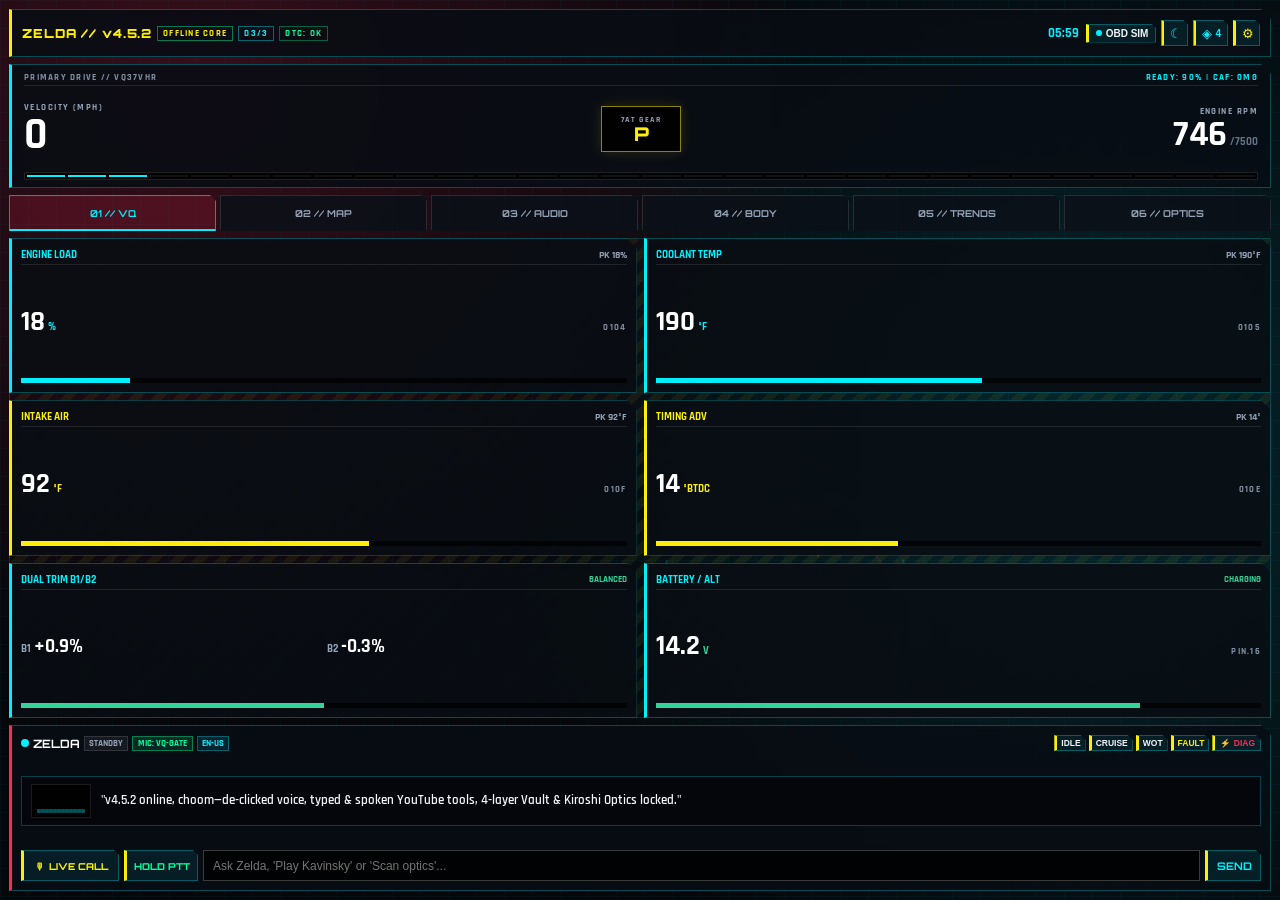
==== commit dfc821a2: "Update index.html" ====
--- a/index.html
+++ b/index.html
@@ -183,6 +183,7 @@
     .reticle-inner { position: absolute; top: 50%; left: 50%; width: 195px; height: 195px; animation: spinReverse 22s linear infinite; pointer-events: none; opacity: 0.24; }
     .hazard-stripe { background: repeating-linear-gradient(-45deg, rgba(252, 238, 10, 0.06), rgba(252, 238, 10, 0.06) 8px, transparent 8px, transparent 16px); }
   </style>
+  <link rel="stylesheet" href="zelda-audio-stage.css" /> 
 </head>
 <body class="cockpit-shell">
 
--- a/zelda-audio-stage.css
+++ b/zelda-audio-stage.css
@@ -0,0 +1,135 @@
+/* ==========================================================================
+   PROJECT ZELDA v4.5.3 — PORTRAIT AUDIO STAGE & NATIVE VOICE PATCH
+   Drop into your repo and link after your main stylesheet (or import inside index.html)
+   ========================================================================== */
+
+/* 1. Force 03 // AUDIO tab container to use full vertical portrait height */
+#tab-audio,
+[data-tab-panel="audio"],
+.audio-tab-panel,
+.zelda-audio-deck {
+  display: flex !important;
+  flex-direction: column !important;
+  flex: 1 1 auto !important;
+  height: 100% !important;
+  min-height: 0 !important;
+  overflow: hidden !important;
+}
+
+/* 2. Expand YouTube stage wrapper to claim all vertical dead space */
+#yt-stage-wrapper,
+.yt-stage-wrapper,
+.yt-player-container,
+.youtube-embed-box,
+.video-stage {
+  flex: 1 1 auto !important;
+  width: 100% !important;
+  height: auto !important;
+  min-height: 360px !important;
+  max-height: none !important;
+  aspect-ratio: auto !important;
+  padding-bottom: 0 !important; /* Kills legacy 56.25% 16:9 padding hack */
+  position: relative !important;
+  background: #050508 !important;
+  border: 1px solid rgba(252, 238, 10, 0.28);
+  overflow: hidden !important;
+}
+
+/* 3. Lock the YouTube IFrame / API mount edge-to-edge inside the expanded stage */
+#yt-stage-wrapper iframe,
+.yt-stage-wrapper iframe,
+.yt-player-container iframe,
+.youtube-embed-box iframe,
+.video-stage iframe,
+#zelda-yt-api-mount {
+  position: absolute !important;
+  inset: 0 !important;
+  top: 0 !important;
+  left: 0 !important;
+  width: 100% !important;
+  height: 100% !important;
+  max-height: none !important;
+  border: 0 !important;
+  transition: transform 0.22s ease;
+  transform-origin: center center;
+}
+
+/* Optional edge-to-edge crop/zoom mode for portrait screens (toggled via [FILL] button) */
+.zelda-yt-zoom-fill iframe {
+  transform: scale(1.38) !important;
+}
+
+/* 4. Cyberpunk Transport Bar: [PREV] [PLAY/PAUSE] [NEXT] [LOOP] [FILL] */
+.zelda-yt-transport-bar {
+  display: flex;
+  align-items: center;
+  justify-content: space-between;
+  gap: 8px;
+  padding: 6px 10px;
+  background: rgba(8, 10, 16, 0.94);
+  border-top: 1px solid rgba(0, 240, 255, 0.25);
+  border-bottom: 1px solid rgba(252, 238, 10, 0.25);
+  font-family: 'Orbitron', 'Rajdhani', monospace, sans-serif;
+  flex-shrink: 0;
+  z-index: 20;
+}
+
+.zelda-yt-transport-group {
+  display: flex;
+  align-items: center;
+  gap: 6px;
+}
+
+.zelda-yt-btn {
+  background: rgba(252, 238, 10, 0.08);
+  color: #fcee0a;
+  border: 1px solid rgba(252, 238, 10, 0.45);
+  padding: 6px 12px;
+  font-family: 'Orbitron', 'Rajdhani', monospace, sans-serif;
+  font-size: 11px;
+  font-weight: 700;
+  letter-spacing: 0.08em;
+  text-transform: uppercase;
+  cursor: pointer;
+  transition: all 0.15s ease;
+  user-select: none;
+}
+
+.zelda-yt-btn:active,
+.zelda-yt-btn.is-active {
+  background: #fcee0a;
+  color: #050508;
+  box-shadow: 0 0 10px rgba(252, 238, 10, 0.55);
+}
+
+.zelda-yt-btn--cyan {
+  background: rgba(0, 240, 255, 0.08);
+  color: #00f0ff;
+  border-color: rgba(0, 240, 255, 0.45);
+}
+
+.zelda-yt-btn--cyan:active,
+.zelda-yt-btn--cyan.is-active {
+  background: #00f0ff;
+  color: #050508;
+  box-shadow: 0 0 10px rgba(0, 240, 255, 0.55);
+}
+
+.zelda-yt-queue-status {
+  color: rgba(0, 240, 255, 0.88);
+  font-family: 'Rajdhani', monospace, sans-serif;
+  font-size: 12px;
+  letter-spacing: 0.06em;
+  white-space: nowrap;
+  overflow: hidden;
+  text-overflow: ellipsis;
+  max-width: 42%;
+}
+
+/* 5. Native Voice Active Indicator on LIVE CALL / HOLD PTT */
+.zelda-mic-listening {
+  background: rgba(255, 42, 109, 0.22) !important;
+  border-color: #ff2a6d !important;
+  color: #ff2a6d !important;
+  box-shadow: 0 0 14px rgba(255, 42, 109, 0.6) !important;
+}
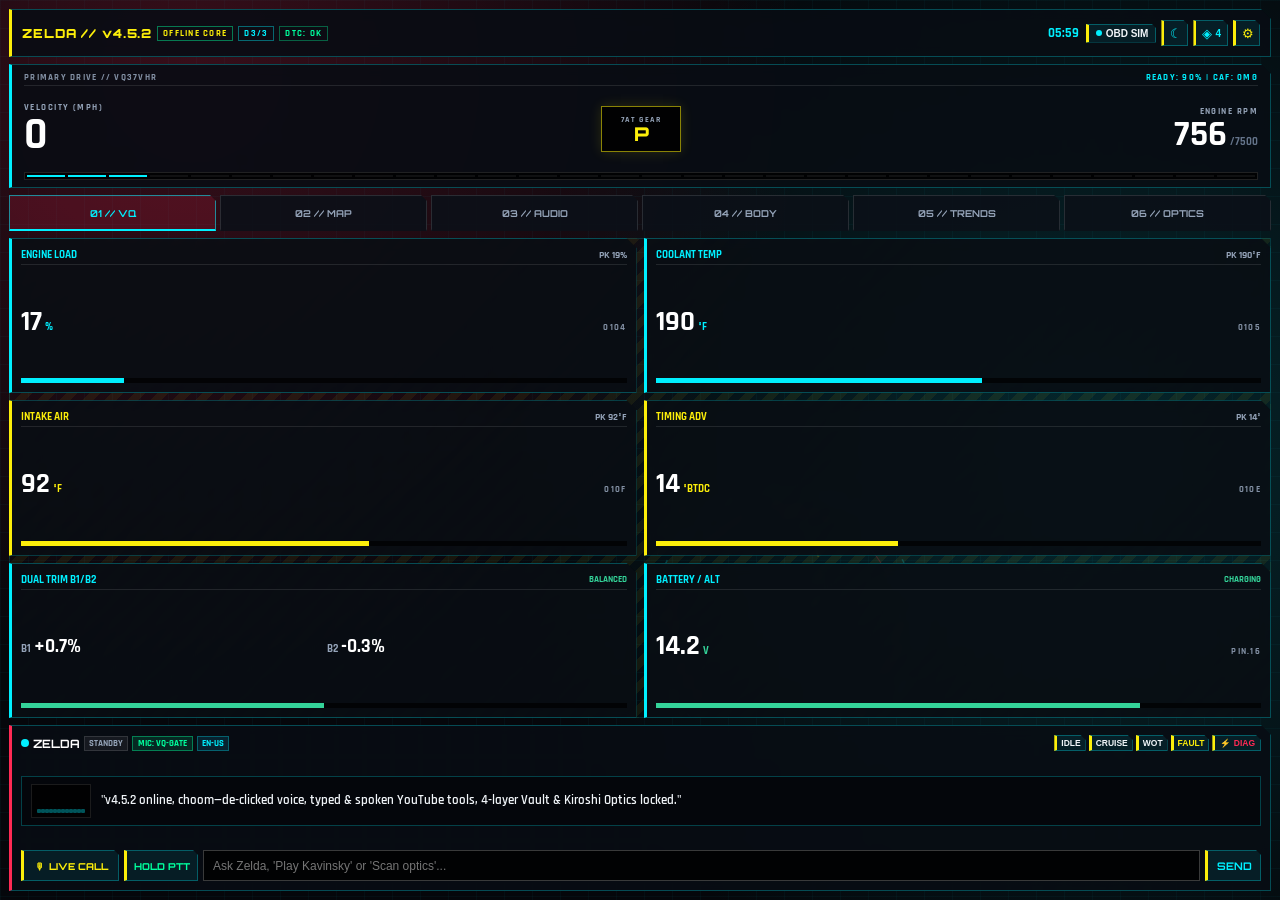
==== commit 54f0a409: "Update index.html" ====
--- a/index.html
+++ b/index.html
@@ -3087,5 +3087,6 @@
       pushWatchUltraPacket();
     });
   </script>
+  <script src="zelda-media-voice-patch.js"></script>
 </body>
 </html>
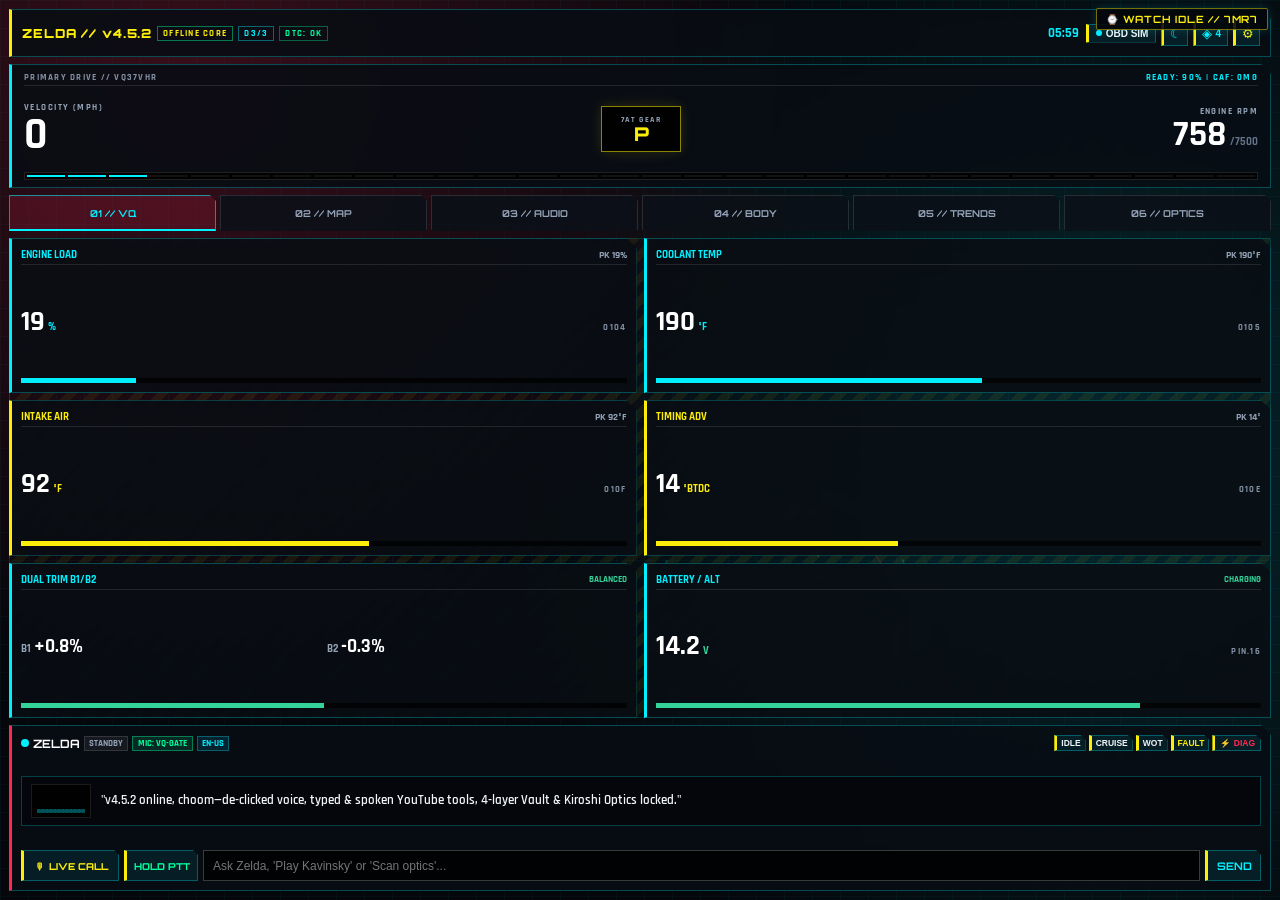
==== commit a4ba945d: "Update index.html" ====
--- a/index.html
+++ b/index.html
@@ -1,6 +1,9 @@
 <!DOCTYPE html>
 <html lang="en" class="dark">
 <head>
+  <meta charset="UTF-8" />
+  <!-- PASTE RIGHT HERE AT THE TOP OF <head> -->
+  <script src="zelda-vault-gps-watch-sync.js"></script>
   <meta charset="UTF-8" />
   <meta name="viewport" content="width=device-width, initial-scale=1.0, maximum-scale=1.0, user-scalable=no" />
   <meta name="mobile-web-app-capable" content="yes" />
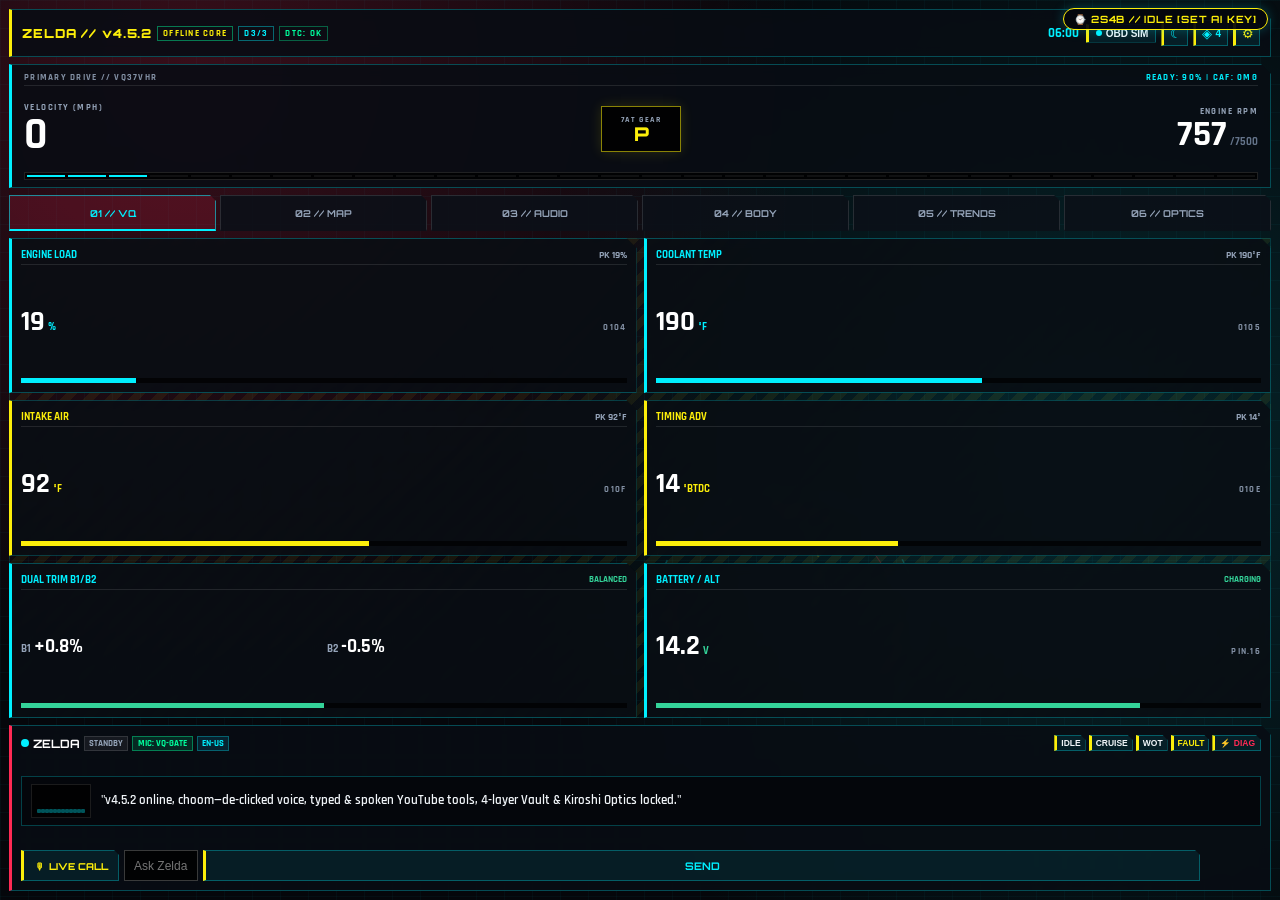
==== commit 3f8dac40: "Update index.html" ====
--- a/index.html
+++ b/index.html
@@ -3,7 +3,7 @@
 <head>
   <meta charset="UTF-8" />
   <!-- PASTE RIGHT HERE AT THE TOP OF <head> -->
-  <script src="zelda-vault-gps-watch-sync.js"></script>
+  <script src="zelda-vault-gps-watch-sync.js?v=480"></script>
   <meta charset="UTF-8" />
   <meta name="viewport" content="width=device-width, initial-scale=1.0, maximum-scale=1.0, user-scalable=no" />
   <meta name="mobile-web-app-capable" content="yes" />
